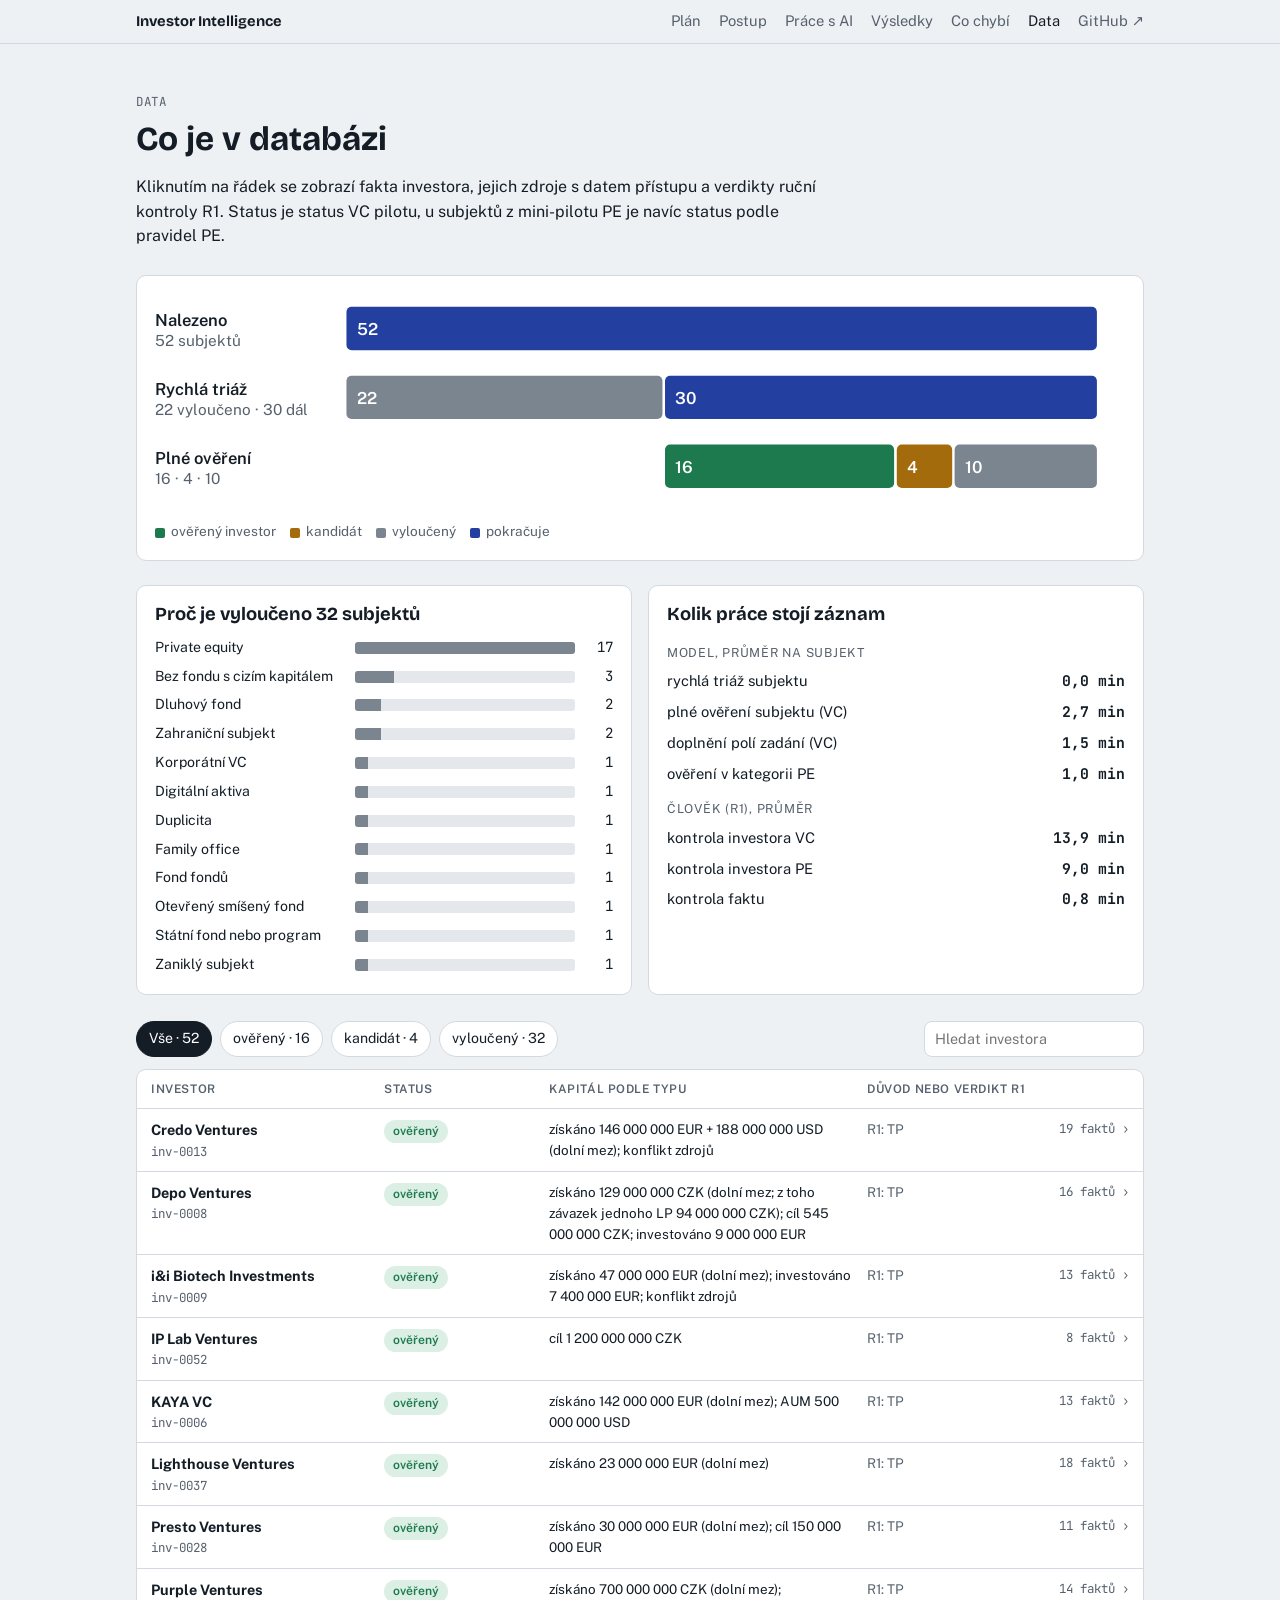
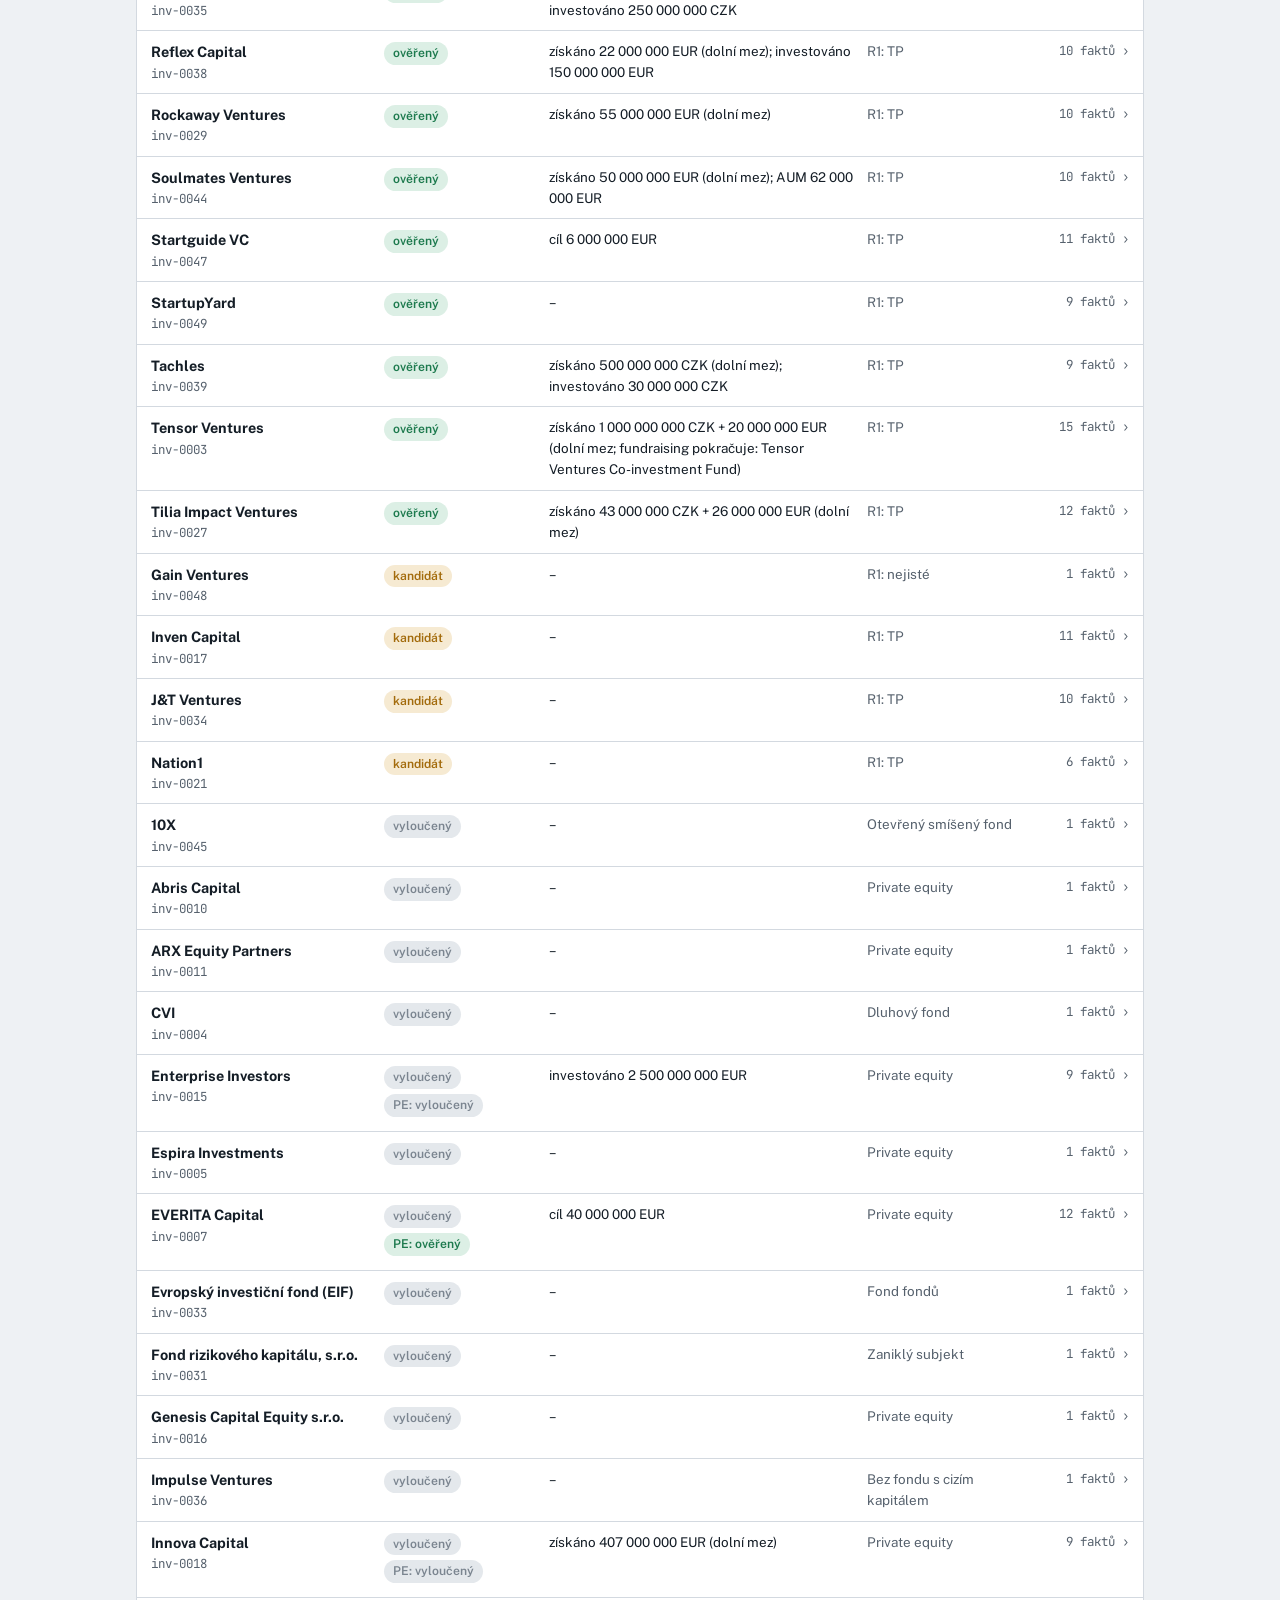
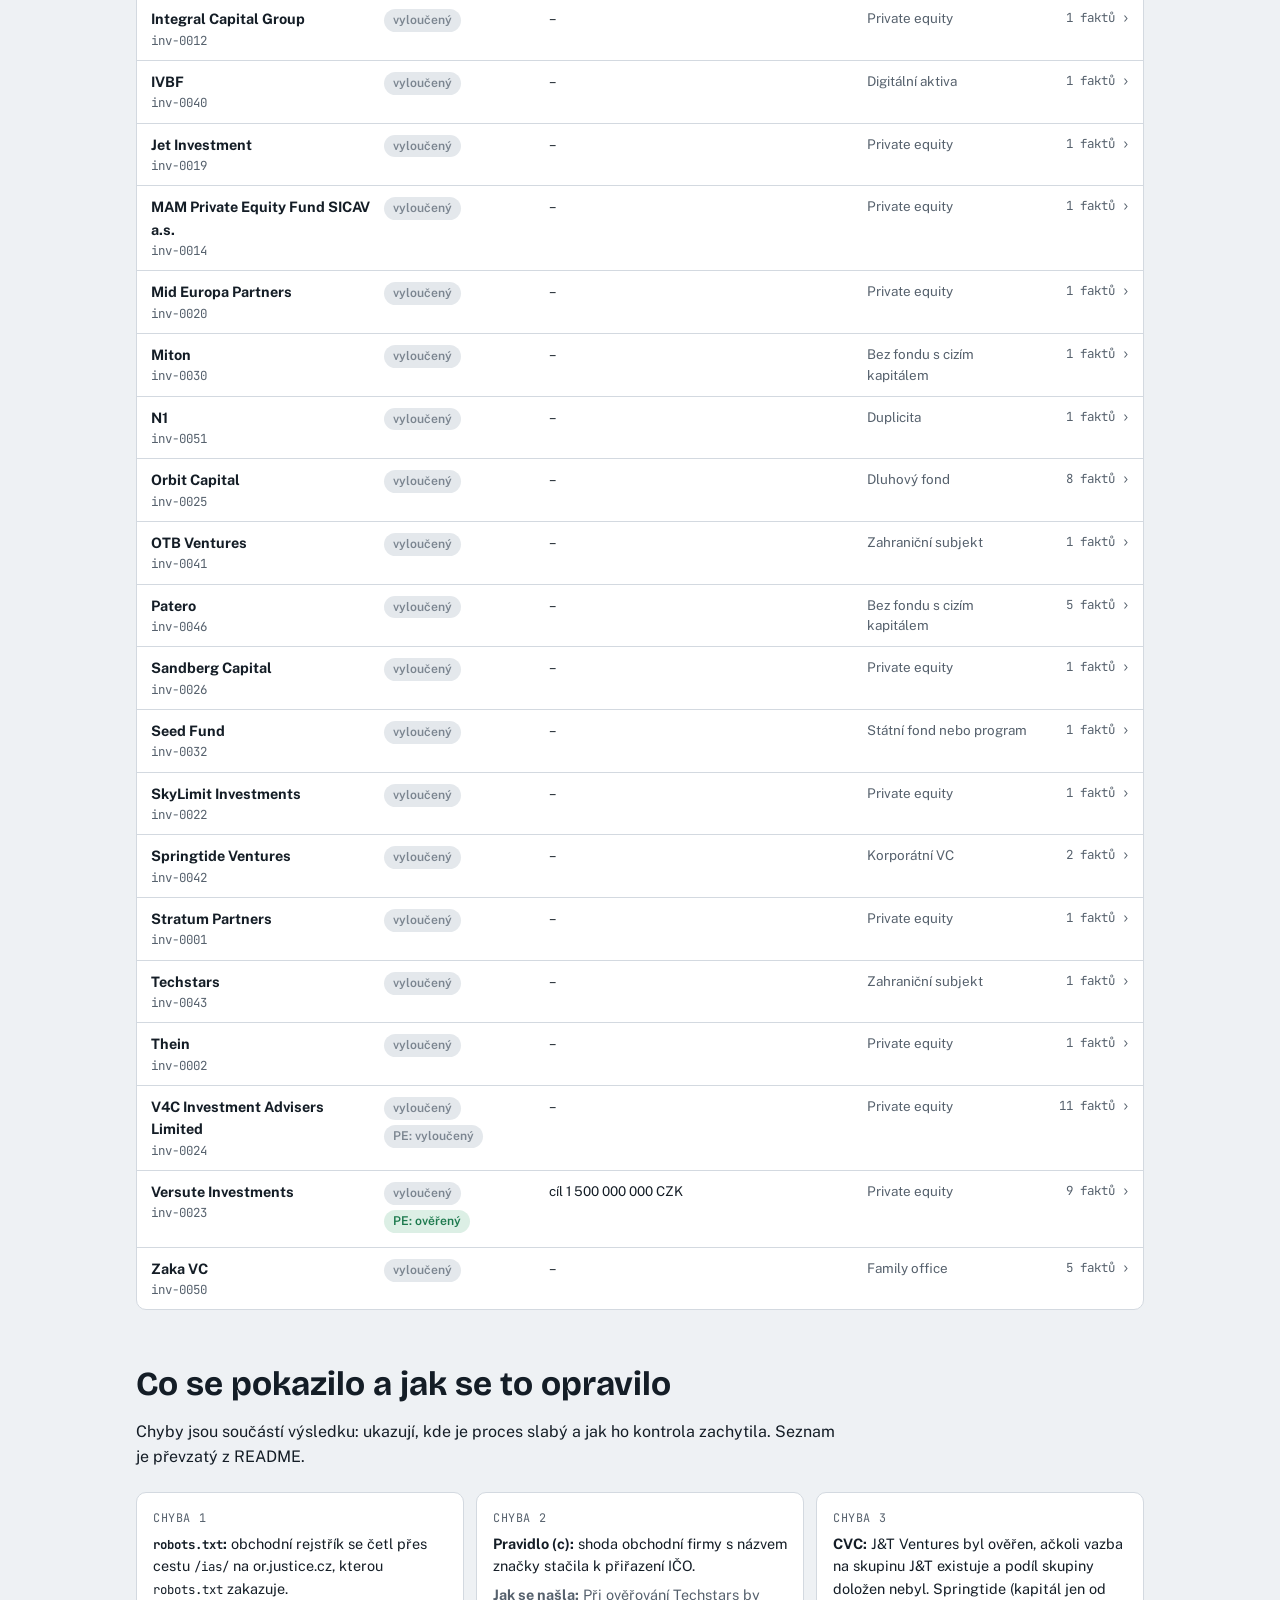
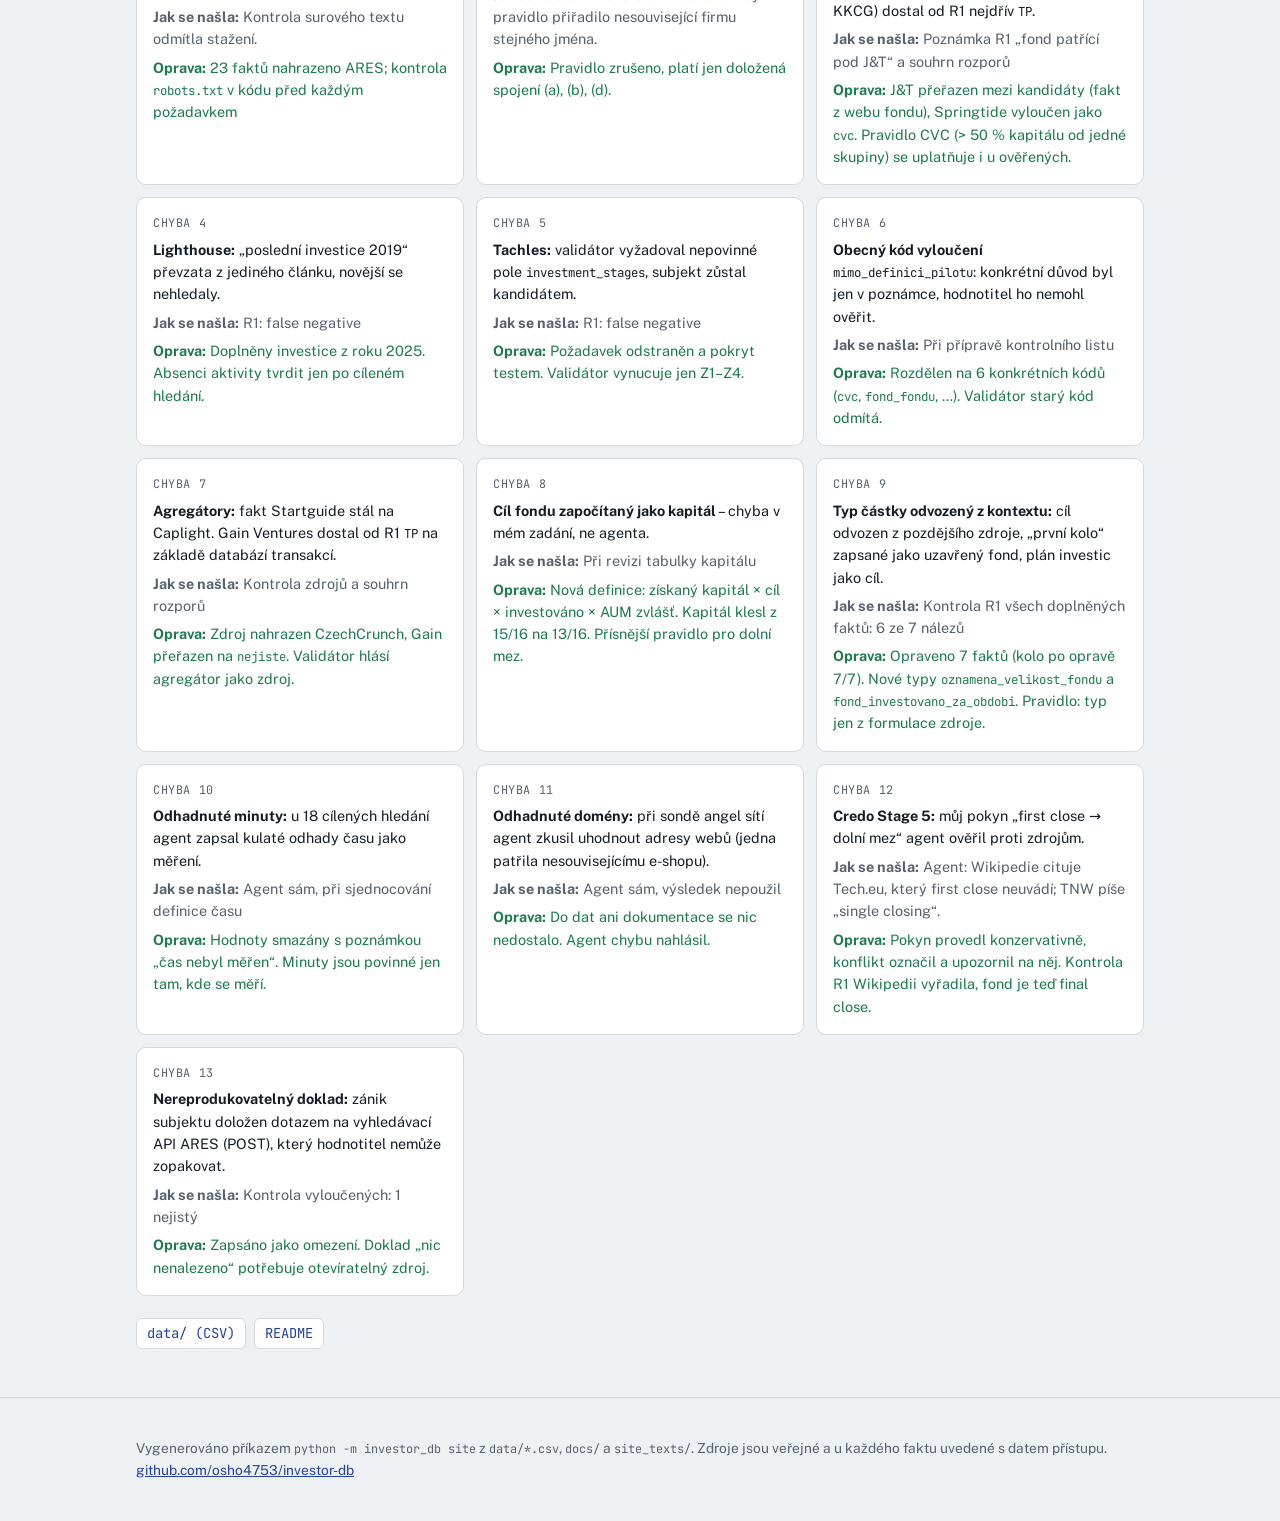
==== site/data.html @ 005be6ad "feat: generátor prezentačního webu (python -m investor_db site), texty v site_texts a vygenerovaný s" ====
<!doctype html>
<html lang="cs">
<head>
<meta charset="utf-8">
<meta name="viewport" content="width=device-width, initial-scale=1">
<title>Data – Investor Intelligence Database</title>
<link rel="preconnect" href="https://fonts.googleapis.com">
<link rel="preconnect" href="https://fonts.gstatic.com" crossorigin>
<link rel="stylesheet" href="https://fonts.googleapis.com/css2?family=Bricolage+Grotesque:opsz,wght@12..96,500;12..96,700&family=Public+Sans:wght@400;500;600&family=JetBrains+Mono:wght@400;500&display=swap">
<link rel="stylesheet" href="style.css">
</head>
<body>
<nav class="top" aria-label="Hlavní navigace"><div class="wrap"><a class="brand" href="index.html">Investor Intelligence</a><a href="index.html#plan">Plán</a><a href="index.html#postup">Postup</a><a href="index.html#ai">Práce s AI</a><a href="index.html#vysledky">Výsledky</a><a href="index.html#dalsi">Co chybí</a><a href="data.html" aria-current="page">Data</a><a href="https://github.com/osho4753/investor-db">GitHub ↗</a></div></nav>
<section><div class="wrap"><p class="eyebrow">Data</p><h2>Co je v databázi</h2><p>Kliknutím na řádek se zobrazí fakta investora, jejich zdroje s datem přístupu a verdikty ruční kontroly R1. Status je status VC pilotu, u subjektů z mini-pilotu PE je navíc status podle pravidel PE.</p><div class="funnel" role="img" aria-label="Trychtýř: 52 nalezených subjektů, 22 vyloučeno rychlou triáží, 30 plně ověřeno."><svg viewBox="0 0 760 170"><text x="0" y="25" font-weight="600">Nalezeno</text><text x="0" y="41" class="lbl">52 subjektů</text><rect x="150.0" y="10" width="588.0" height="34" rx="4" fill="var(--accent)"/><text x="158.0" y="32" class="in">52</text><text x="0" y="79" font-weight="600">Rychlá triáž</text><text x="0" y="95" class="lbl">22 vyloučeno · 30 dál</text><rect x="150.0" y="64" width="247.6" height="34" rx="4" fill="var(--out)"/><text x="158.0" y="86" class="in">22</text><rect x="399.6" y="64" width="338.4" height="34" rx="4" fill="var(--accent)"/><text x="407.6" y="86" class="in">30</text><text x="0" y="133" font-weight="600">Plné ověření</text><text x="0" y="149" class="lbl">16 · 4 · 10</text><rect x="399.6" y="118" width="179.5" height="34" rx="4" fill="var(--ok)"/><text x="407.6" y="140" class="in">16</text><rect x="581.2" y="118" width="43.4" height="34" rx="4" fill="var(--cand)"/><text x="589.2" y="140" class="in">4</text><rect x="626.5" y="118" width="111.5" height="34" rx="4" fill="var(--out)"/><text x="634.5" y="140" class="in">10</text></svg><div class="legend"><span><i style="background:var(--ok)"></i>ověřený investor</span><span><i style="background:var(--cand)"></i>kandidát</span><span><i style="background:var(--out)"></i>vyloučený</span><span><i style="background:var(--accent)"></i>pokračuje</span></div></div><div class="grid2"><div class="panel"><h3>Proč je vyloučeno 32 subjektů</h3><div class="bars"><div class="bar"><span>Private equity</span><span class="t"><span style="width:100.0%"></span></span><span class="v">17</span></div><div class="bar"><span>Bez fondu s cizím kapitálem</span><span class="t"><span style="width:17.6%"></span></span><span class="v">3</span></div><div class="bar"><span>Dluhový fond</span><span class="t"><span style="width:11.8%"></span></span><span class="v">2</span></div><div class="bar"><span>Zahraniční subjekt</span><span class="t"><span style="width:11.8%"></span></span><span class="v">2</span></div><div class="bar"><span>Korporátní VC</span><span class="t"><span style="width:5.9%"></span></span><span class="v">1</span></div><div class="bar"><span>Digitální aktiva</span><span class="t"><span style="width:5.9%"></span></span><span class="v">1</span></div><div class="bar"><span>Duplicita</span><span class="t"><span style="width:5.9%"></span></span><span class="v">1</span></div><div class="bar"><span>Family office</span><span class="t"><span style="width:5.9%"></span></span><span class="v">1</span></div><div class="bar"><span>Fond fondů</span><span class="t"><span style="width:5.9%"></span></span><span class="v">1</span></div><div class="bar"><span>Otevřený smíšený fond</span><span class="t"><span style="width:5.9%"></span></span><span class="v">1</span></div><div class="bar"><span>Státní fond nebo program</span><span class="t"><span style="width:5.9%"></span></span><span class="v">1</span></div><div class="bar"><span>Zaniklý subjekt</span><span class="t"><span style="width:5.9%"></span></span><span class="v">1</span></div></div></div><div class="panel"><h3>Kolik práce stojí záznam</h3><div class="time"><span class="h">Model, průměr na subjekt</span><span>rychlá triáž subjektu</span><b>0,0 min</b><span>plné ověření subjektu (VC)</span><b>2,7 min</b><span>doplnění polí zadání (VC)</span><b>1,5 min</b><span>ověření v kategorii PE</span><b>1,0 min</b><span class="h">Člověk (R1), průměr</span><span>kontrola investora VC</span><b>13,9 min</b><span>kontrola investora PE</span><b>9,0 min</b><span>kontrola faktu</span><b>0,8 min</b></div></div></div><div class="filters" role="group" aria-label="Filtr podle statusu"><button class="chip" data-f="all" aria-pressed="true">Vše · 52</button><button class="chip" data-f="overeny" aria-pressed="false">ověřený · 16</button><button class="chip" data-f="kandidat" aria-pressed="false">kandidát · 4</button><button class="chip" data-f="vyloucen" aria-pressed="false">vyloučený · 32</button><input id="q" type="search" placeholder="Hledat investora" aria-label="Hledat investora"></div><div class="invlist"><div class="invhead"><span>Investor</span><span>Status</span><span>Kapitál podle typu</span><span>Důvod nebo verdikt R1</span><span></span></div><details class="inv" data-status="overeny" data-search="credo ventures inv-0013"><summary><span class="name"><b>Credo Ventures</b><span class="mono">inv-0013</span></span><span class="st"><span class="pill ok">ověřený</span></span><span class="cap">získáno 146 000 000 EUR + 188 000 000 USD (dolní mez); konflikt zdrojů</span><span class="note">R1: TP</span><span class="mono cnt">19 faktů ›</span></summary><ul class="facts"><li><span class="f">Název</span><span class="val">Credo Ventures <a href="https://www.credoventures.com/" rel="noopener">Credo Ventures ↗</a> <span class="mono">f-00023, přístup 2026-10-09</span></span><span class="badges"></span></li><li><span class="f">Web</span><span class="val">https://www.credoventures.com/ <a href="https://www.credoventures.com/" rel="noopener">Credo Ventures ↗</a> <span class="mono">f-00024, přístup 2026-10-09</span></span><span class="badges"></span></li><li><span class="f">Fáze</span><span class="val">pre-seed <a href="https://www.credoventures.com/" rel="noopener">Credo Ventures ↗</a> <span class="mono">f-00026, přístup 2026-10-09</span></span><span class="badges"></span></li><li><span class="f">Sektory</span><span class="val">bez sektorového omezení (sector agnostic) <a href="https://www.credoventures.com/" rel="noopener">Credo Ventures ↗</a> <span class="mono">f-00027, přístup 2026-10-09</span></span><span class="badges"><span class="vd spravne">R1 vzorek: správně</span></span></li><li><span class="f">Ticket od</span><span class="val">1 000 000 USD <a href="https://www.credoventures.com/" rel="noopener">Credo Ventures ↗</a> <span class="mono">f-00028, přístup 2026-10-09</span></span><span class="badges"><span class="vd spravne">R1 vzorek: správně</span></span></li><li><span class="f">Ticket do</span><span class="val">5 000 000 USD <a href="https://www.credoventures.com/" rel="noopener">Credo Ventures ↗</a> <span class="mono">f-00029, přístup 2026-10-09</span></span><span class="badges"></span></li><li><span class="f">O fondu</span><span class="val">first close 88 mil. USD v březnu 2026 · fond Credo Stage 5 <a href="https://en.wikipedia.org/wiki/Venture_capital_in_the_Czech_Republic" rel="noopener">Wikipedie ↗</a> <span class="mono">f-00030, přístup 2026-10-09</span></span><span class="badges"><span class="vd spravne">R1 vzorek: správně</span></span></li><li><span class="f">Doložená investice</span><span class="val">Wabi · k 2025-11-05 <a href="https://www.credoventures.com/newsroom" rel="noopener">Credo Ventures ↗</a> <span class="mono">f-00031, přístup 2026-10-09</span></span><span class="badges"></span></li><li><span class="f">IČO</span><span class="val">28538137 <a href="https://ares.gov.cz/ekonomicke-subjekty-v-be/rest/ekonomicke-subjekty/28538137" rel="noopener">Ministerstvo financí ČR – ARES ↗</a> <span class="mono">f-00206, přístup 2026-10-09</span></span><span class="badges"></span></li><li><span class="f">Fond uzavřen</span><span class="val">88 000 000 USD · fond Credo Stage 5 · k 2026-03-23 <a href="https://tech.eu/2026/03/23/credo-ventures-raises-88m-fund-5-to-double-down-on-pre-seed-in-cee-and-its-global-diaspora/" rel="noopener">Tech.eu ↗</a> <span class="mono">f-00266, přístup 2026-10-11</span></span><span class="badges"><span class="vd spravne">R1 po doplnění: správně</span></span></li><li><span class="f">Fond uzavřen</span><span class="val">75 000 000 EUR · fond CS4 · k 2022-10-11 <a href="https://en.ain.ua/2022/10/11/credo-ventures-closes-its-fourth-fund" rel="noopener">AIN.UA ↗</a> <span class="mono">f-00267, přístup 2026-10-12</span></span><span class="badges"><span class="vd nelze_overit">R1 po doplnění: nelze ověřit</span><span class="vd spravne">R1 po opravě: správně</span></span></li><li><span class="f">Fond uzavřen</span><span class="val">18 000 000 EUR · fond Credo 1 <a href="https://cc.cz/dalsi-tezka-vaha-na-investicnim-poli-ceske-credo-otevira-svuj-treti-fond-ve-kterem-ma-pro-startupy-25-miliardy-korun/" rel="noopener">CzechCrunch ↗</a> <span class="mono">f-00289, přístup 2026-10-11</span></span><span class="badges"><span class="vd spravne">R1 po doplnění: správně</span></span></li><li><span class="f">Fond uzavřen</span><span class="val">53 000 000 EUR · fond Credo 2 <a href="https://cc.cz/dalsi-tezka-vaha-na-investicnim-poli-ceske-credo-otevira-svuj-treti-fond-ve-kterem-ma-pro-startupy-25-miliardy-korun/" rel="noopener">CzechCrunch ↗</a> <span class="mono">f-00290, přístup 2026-10-11</span></span><span class="badges"><span class="vd spravne">R1 po doplnění: správně</span></span></li><li><span class="f">Fond uzavřen</span><span class="val">100 000 000 USD · fond Credo Stage 3 · k 2019-11-01 <a href="https://www.money.pl/gielda/fundusz-credo-ventures-planuje-zainwestowac-prawie-100-mln-usd-w-cee-6487384000940161a.html" rel="noopener">money.pl ↗</a> <span class="mono">f-00291, přístup 2026-10-11</span></span><span class="badges"><span class="vd spravne">R1 po doplnění: správně</span></span></li><li><span class="f">Počet fondů</span><span class="val">5 · k 2026-03-23 <a href="https://tech.eu/2026/03/23/credo-ventures-raises-88m-fund-5-to-double-down-on-pre-seed-in-cee-and-its-global-diaspora/" rel="noopener">Tech.eu ↗</a> <span class="mono">f-00292, přístup 2026-10-11</span></span><span class="badges"><span class="vd spravne">R1 po doplnění: správně</span></span></li><li><span class="f">First close</span><span class="val">88 000 000 USD · fond Credo Stage 5 · k 2026-03-01 <a href="https://en.wikipedia.org/wiki/Venture_capital_in_the_Czech_Republic" rel="noopener">Wikipedie ↗</a> <span class="mono">f-00295, přístup 2026-10-11</span></span><span class="badges"><span class="vd chybne">R1 po doplnění: chybně</span></span></li><li><span class="f">Final close</span><span class="val">88 000 000 USD · fond Credo Stage 5 · k 2026-03-23 <a href="https://thenextweb.com/news/credo-ventures-88m-fund" rel="noopener">TNW ↗</a> <span class="mono">f-00296, přístup 2026-10-11</span></span><span class="badges"><span class="vd spravne">R1 po doplnění: správně</span></span></li><li><span class="f">Fond uzavřen</span><span class="val">100 000 000 EUR · fond Credo Stage 3 <a href="https://cc.cz/andrej-kiska-z-credo-ventures-nejdriv-byla-slabina-ze-jsme-z-vychodni-evropy-ted-na-to-investori-v-silicon-valley-slysi/" rel="noopener">CzechCrunch ↗</a> <span class="mono">f-00297, přístup 2026-10-11</span></span><span class="badges"><span class="vd spravne">R1 po doplnění: správně</span></span></li><li><span class="f">O fondu</span><span class="val">čtvrtý vlajkový fond Credo nese označení CS4 a uzavírá se na 75 mil. EUR; first close proběhl dříve v roce 2022 · fond CS4 <a href="https://podim.org/credo-ventures-closes-4th-fund-at-e75m/" rel="noopener">Podim ↗</a> <span class="mono">f-00298, přístup 2026-10-12</span></span><span class="badges"><span class="vd spravne">R1 po opravě: správně</span></span></li></ul></details><details class="inv" data-status="overeny" data-search="depo ventures inv-0008"><summary><span class="name"><b>Depo Ventures</b><span class="mono">inv-0008</span></span><span class="st"><span class="pill ok">ověřený</span></span><span class="cap">získáno 129 000 000 CZK (dolní mez; z toho závazek jednoho LP 94 000 000 CZK); cíl 545 000 000 CZK; investováno 9 000 000 EUR</span><span class="note">R1: TP</span><span class="mono cnt">16 faktů ›</span></summary><ul class="facts"><li><span class="f">Název</span><span class="val">Depo Ventures <a href="https://cvca.cz/en/depo-ventures-2/" rel="noopener">CVCA – Czech Private Equity and Venture Capital Association ↗</a> <span class="mono">f-00041, přístup 2026-10-09</span></span><span class="badges"></span></li><li><span class="f">Web</span><span class="val">https://depoventures.com/ <a href="https://depoventures.com/" rel="noopener">DEPO Ventures ↗</a> <span class="mono">f-00042, přístup 2026-10-09</span></span><span class="badges"></span></li><li><span class="f">Fáze</span><span class="val">pre-seed <a href="https://depoventures.com/" rel="noopener">DEPO Ventures ↗</a> <span class="mono">f-00044, přístup 2026-10-09</span></span><span class="badges"></span></li><li><span class="f">Sektory</span><span class="val">finanční technologie (fintech), energetika, průmysl <a href="https://depoventures.com/" rel="noopener">DEPO Ventures ↗</a> <span class="mono">f-00045, přístup 2026-10-09</span></span><span class="badges"></span></li><li><span class="f">Ticket od</span><span class="val">250 000 EUR <a href="https://depoventures.com/" rel="noopener">DEPO Ventures ↗</a> <span class="mono">f-00046, přístup 2026-10-09</span></span><span class="badges"></span></li><li><span class="f">Ticket do</span><span class="val">500 000 EUR <a href="https://depoventures.com/" rel="noopener">DEPO Ventures ↗</a> <span class="mono">f-00047, přístup 2026-10-09</span></span><span class="badges"></span></li><li><span class="f">O fondu</span><span class="val">vybrán NRI pro program Fond Ukrajina, závazek NRI 94 mil. Kč; správce DEPO Ventures Sàrl (Lucembursko) · fond DEPO Ventures One SCSp · k 2026-08-26 <a href="https://www.nrb.cz/nri-dokoncila-vyber-venture-kapitaloveho-fondu-pro-program-fond-ukrajina/" rel="noopener">Národní rozvojová banka ↗</a> <span class="mono">f-00049, přístup 2026-10-09</span></span><span class="badges"></span></li><li><span class="f">Sektory</span><span class="val">finanční technologie (fintech), energetika, průmysl, obrana a bezpečnost <a href="https://depoventures.com/" rel="noopener">DEPO Ventures ↗</a> <span class="mono">f-00205, přístup 2026-10-09</span></span><span class="badges"></span></li><li><span class="f">IČO</span><span class="val">04753101 <a href="https://ares.gov.cz/ekonomicke-subjekty-v-be/rest/ekonomicke-subjekty/04753101" rel="noopener">Ministerstvo financí ČR – ARES ↗</a> <span class="mono">f-00208, přístup 2026-10-09</span></span><span class="badges"></span></li><li><span class="f">O fondu</span><span class="val">fondový vehikl zapsaný v obchodním rejstříku 6. 8. 2021 · fond DEPO VENTURES AF II., osoba rizikového kapitálu, s.r.o. <a href="https://ares.gov.cz/ekonomicke-subjekty-v-be/rest/ekonomicke-subjekty/11726377" rel="noopener">Ministerstvo financí ČR – ARES ↗</a> <span class="mono">f-00209, přístup 2026-10-09</span></span><span class="badges"></span></li><li><span class="f">Doložená investice</span><span class="val">Flowpay · k 2024-04-02 <a href="https://cc.cz/purple-presto-kaya-a-dalsi-investori-maji-apetit-startupove-fondy-nabiraji-dalsi-miliardy-korun/" rel="noopener">CzechCrunch ↗</a> <span class="mono">f-00246, přístup 2026-10-11</span></span><span class="badges"></span></li><li><span class="f">Investováno celkem</span><span class="val">9 000 000 EUR <a href="https://depoventures.com/" rel="noopener">DEPO Ventures ↗</a> <span class="mono">f-00257, přístup 2026-10-11</span></span><span class="badges"><span class="vd spravne">R1 po doplnění: správně</span></span></li><li><span class="f">Fond uzavřen</span><span class="val">35 000 000 CZK · fond Grouport Ventures <a href="https://cc.cz/cesti-depo-ventures-oteviraji-druhy-fond-v-desitkach-milionu-prvni-investice-podpori-startup-ktery-ukazuje-data-z-kryptouctu/" rel="noopener">CzechCrunch ↗</a> <span class="mono">f-00258, přístup 2026-10-11</span></span><span class="badges"><span class="vd spravne">R1 po doplnění: správně</span></span></li><li><span class="f">Cílová velikost</span><span class="val">45 000 000 CZK · fond Depo Angels Fund II · k 2022-01-25 <a href="https://cc.cz/cesti-depo-ventures-oteviraji-druhy-fond-v-desitkach-milionu-prvni-investice-podpori-startup-ktery-ukazuje-data-z-kryptouctu/" rel="noopener">CzechCrunch ↗</a> <span class="mono">f-00259, přístup 2026-10-11</span></span><span class="badges"><span class="vd spravne">R1 po doplnění: správně</span></span></li><li><span class="f">Cílová velikost</span><span class="val">500 000 000 CZK · fond Depo Ventures – třetí andělský fond · k 2022-10-07 <a href="https://cc.cz/vice-penez-pro-nejmladsi-startupy-depo-ventures-otevira-novy-andelsky-fond-cili-na-pul-miliardy/" rel="noopener">CzechCrunch ↗</a> <span class="mono">f-00260, přístup 2026-10-11</span></span><span class="badges"><span class="vd spravne">R1 po doplnění: správně</span></span></li><li><span class="f">Závazek jednoho LP</span><span class="val">94 000 000 CZK · fond DEPO Ventures One SCSp · k 2026-08-26 <a href="https://www.nrb.cz/nri-dokoncila-vyber-venture-kapitaloveho-fondu-pro-program-fond-ukrajina/" rel="noopener">Národní rozvojová banka ↗</a> <span class="mono">f-00261, přístup 2026-10-11</span></span><span class="badges"><span class="vd spravne">R1 po doplnění: správně</span></span></li></ul></details><details class="inv" data-status="overeny" data-search="i&amp;i biotech investments inv-0009"><summary><span class="name"><b>i&amp;i Biotech Investments</b><span class="mono">inv-0009</span></span><span class="st"><span class="pill ok">ověřený</span></span><span class="cap">získáno 47 000 000 EUR (dolní mez); investováno 7 400 000 EUR; konflikt zdrojů</span><span class="note">R1: TP</span><span class="mono cnt">13 faktů ›</span></summary><ul class="facts"><li><span class="f">Název</span><span class="val">i&amp;i Biotech Investments <a href="https://cvca.cz/en/biotech-investments/" rel="noopener">CVCA – Czech Private Equity and Venture Capital Association ↗</a> <span class="mono">f-00067, přístup 2026-10-09</span></span><span class="badges"><span class="vd spravne">R1 vzorek: správně</span></span></li><li><span class="f">Web</span><span class="val">https://www.inibio.eu/ <a href="https://cvca.cz/en/biotech-investments/" rel="noopener">CVCA – Czech Private Equity and Venture Capital Association ↗</a> <span class="mono">f-00068, přístup 2026-10-09</span></span><span class="badges"></span></li><li><span class="f">Fáze</span><span class="val">pre-seed, seed <a href="https://www.inibio.eu/" rel="noopener">i&amp;i Biotech Fund ↗</a> <span class="mono">f-00070, přístup 2026-10-09</span></span><span class="badges"></span></li><li><span class="f">Sektory</span><span class="val">biotechnologie, zdravotnické technologie (healthtech) <a href="https://www.inibio.eu/" rel="noopener">i&amp;i Biotech Fund ↗</a> <span class="mono">f-00071, přístup 2026-10-11</span></span><span class="badges"><span class="vd chybne">R1 vzorek: chybně</span></span></li><li><span class="f">Ticket od</span><span class="val">150 000 EUR <a href="https://www.inibio.eu/" rel="noopener">i&amp;i Biotech Fund ↗</a> <span class="mono">f-00072, přístup 2026-10-09</span></span><span class="badges"></span></li><li><span class="f">Ticket do</span><span class="val">2 000 000 EUR <a href="https://www.inibio.eu/" rel="noopener">i&amp;i Biotech Fund ↗</a> <span class="mono">f-00073, přístup 2026-10-09</span></span><span class="badges"></span></li><li><span class="f">O fondu</span><span class="val">lucemburský fond; investiční poradce Biotech Investments s.r.o., Praha 8; EIF uveden jako partner · fond i&amp;i Biotech Fund I SCSp <a href="https://www.inibio.eu/" rel="noopener">i&amp;i Biotech Fund ↗</a> <span class="mono">f-00074, přístup 2026-10-09</span></span><span class="badges"></span></li><li><span class="f">Doložená investice</span><span class="val">Captain T Cell · k 2025-11-17 <a href="https://www.inibio.eu/" rel="noopener">i&amp;i Biotech Fund ↗</a> <span class="mono">f-00075, přístup 2026-10-09</span></span><span class="badges"></span></li><li><span class="f">IČO</span><span class="val">10885978 <a href="https://ares.gov.cz/ekonomicke-subjekty-v-be/rest/ekonomicke-subjekty/10885978" rel="noopener">Ministerstvo financí ČR – ARES ↗</a> <span class="mono">f-00211, přístup 2026-10-09</span></span><span class="badges"><span class="vd spravne">R1 vzorek: správně</span></span></li><li><span class="f">Oznámená velikost</span><span class="val">50 000 000 EUR · fond i&amp;i Biotech Fund I SCSp · k 2021-09-24 <a href="https://www.eif.org/press/all/eif-to-invest-25-million-to-support-biomedical-tech-transfer-in-central-europe" rel="noopener">European Investment Fund ↗</a> <span class="mono">f-00262, přístup 2026-10-12</span></span><span class="badges"><span class="vd nelze_overit">R1 po doplnění: nelze ověřit</span><span class="vd spravne">R1 po opravě: správně</span></span></li><li><span class="f">Závazek jednoho LP</span><span class="val">25 000 000 EUR · fond i&amp;i Biotech Fund I SCSp · k 2021-09-24 <a href="https://www.eif.org/press/all/eif-to-invest-25-million-to-support-biomedical-tech-transfer-in-central-europe" rel="noopener">European Investment Fund ↗</a> <span class="mono">f-00263, přístup 2026-10-11</span></span><span class="badges"><span class="vd spravne">R1 po doplnění: správně</span></span></li><li><span class="f">Fond uzavřen</span><span class="val">47 000 000 EUR · fond i&amp;i Biotech Fund I SCSp · k 2022-11-30 <a href="https://www.uochb.cz/en/news/451/experienced-businessmen-join-forces-with-excellent-science-invest-eur-2-million-in-the-fund-of-iocb-prague-family" rel="noopener">ÚOCHB AV ČR ↗</a> <span class="mono">f-00264, přístup 2026-10-11</span></span><span class="badges"><span class="vd spravne">R1 po doplnění: správně</span></span></li><li><span class="f">Fond investoval</span><span class="val">7 400 000 EUR · fond i&amp;i Biotech Fund I SCSp · k 2022-11-30 <a href="https://www.uochb.cz/en/news/451/experienced-businessmen-join-forces-with-excellent-science-invest-eur-2-million-in-the-fund-of-iocb-prague-family" rel="noopener">ÚOCHB AV ČR ↗</a> <span class="mono">f-00265, přístup 2026-10-11</span></span><span class="badges"><span class="vd spravne">R1 po doplnění: správně</span></span></li></ul></details><details class="inv" data-status="overeny" data-search="ip lab ventures inv-0052"><summary><span class="name"><b>IP Lab Ventures</b><span class="mono">inv-0052</span></span><span class="st"><span class="pill ok">ověřený</span></span><span class="cap">cíl 1 200 000 000 CZK</span><span class="note">R1: TP</span><span class="mono cnt">8 faktů ›</span></summary><ul class="facts"><li><span class="f">Cílová velikost</span><span class="val">1 200 000 000 CZK · fond IP Lab Ventures Fund · k 2026-09-23 <a href="https://cc.cz/vlada-posila-700-milionu-do-noveho-druhu-fondu-zameri-se-i-na-ai-ridi-ho-byvaly-sef-dame-jidlo/" rel="noopener">CzechCrunch ↗</a> <span class="mono">f-00152, přístup 2026-10-09</span></span><span class="badges"></span></li><li><span class="f">O fondu</span><span class="val">investice EIF 656 mil. Kč z Národního plánu obnovy; druhý VC fond z NPO po Tensor Ventures · fond IP Lab Ventures Fund · k 2026-09-23 <a href="https://cc.cz/vlada-posila-700-milionu-do-noveho-druhu-fondu-zameri-se-i-na-ai-ridi-ho-byvaly-sef-dame-jidlo/" rel="noopener">CzechCrunch ↗</a> <span class="mono">f-00153, přístup 2026-10-09</span></span><span class="badges"></span></li><li><span class="f">Název</span><span class="val">IP Lab Ventures <a href="https://www.e15.cz/byznys/e15-a-byznys/ip-lab-ventures-sazi-na-deep-tech-z-vedeckych-napadu-chce-budovat-firmy-svetove-urovne-1431586" rel="noopener">E15 ↗</a> <span class="mono">f-00196, přístup 2026-10-09</span></span><span class="badges"></span></li><li><span class="f">IČO</span><span class="val">19110715 <a href="https://ares.gov.cz/ekonomicke-subjekty-v-be/rest/ekonomicke-subjekty-vr/19110715" rel="noopener">Ministerstvo financí ČR – ARES (veřejný rejstřík) ↗</a> <span class="mono">f-00197, přístup 2026-10-09</span></span><span class="badges"><span class="vd spravne">R1 vzorek: správně</span></span></li><li><span class="f">Fáze</span><span class="val">pre-seed <a href="https://cc.cz/vedl-dame-jidlo-ted-pomaha-dostat-napady-vedcu-do-byznysoveho-sveta-casto-nevi-jak-na-to-rika-fingl/" rel="noopener">CzechCrunch ↗</a> <span class="mono">f-00198, přístup 2026-10-09</span></span><span class="badges"></span></li><li><span class="f">Sektory</span><span class="val">deep tech, biotechnologie, průmysl, umělá inteligence (AI) <a href="https://www.e15.cz/byznys/e15-a-byznys/ip-lab-ventures-sazi-na-deep-tech-z-vedeckych-napadu-chce-budovat-firmy-svetove-urovne-1431586" rel="noopener">E15 ↗</a> <span class="mono">f-00199, přístup 2026-10-09</span></span><span class="badges"><span class="vd spravne">R1 vzorek: správně</span></span></li><li><span class="f">Závazek jednoho LP</span><span class="val">656 000 000 CZK · fond IP Lab Ventures Fund · k 2026-09-23 <a href="https://cc.cz/vlada-posila-700-milionu-do-noveho-druhu-fondu-zameri-se-i-na-ai-ridi-ho-byvaly-sef-dame-jidlo/" rel="noopener">CzechCrunch ↗</a> <span class="mono">f-00287, přístup 2026-10-11</span></span><span class="badges"><span class="vd spravne">R1 po doplnění: správně</span></span></li><li><span class="f">Ticket do</span><span class="val">1 000 000 EUR <a href="https://www.lupa.cz/aktuality/ceske-univerzitni-napady-maji-dostat-az-miliardu-na-cestu-z-laboratore-do-byznysu-vetsina-penez-jde-z-evropy/" rel="noopener">Lupa.cz ↗</a> <span class="mono">f-00288, přístup 2026-10-11</span></span><span class="badges"><span class="vd spravne">R1 po doplnění: správně</span></span></li></ul></details><details class="inv" data-status="overeny" data-search="kaya vc inv-0006"><summary><span class="name"><b>KAYA VC</b><span class="mono">inv-0006</span></span><span class="st"><span class="pill ok">ověřený</span></span><span class="cap">získáno 142 000 000 EUR (dolní mez); AUM 500 000 000 USD</span><span class="note">R1: TP</span><span class="mono cnt">13 faktů ›</span></summary><ul class="facts"><li><span class="f">Název</span><span class="val">KAYA VC <a href="https://cvca.cz/en/kaya-vc-2/" rel="noopener">CVCA – Czech Private Equity and Venture Capital Association ↗</a> <span class="mono">f-00032, přístup 2026-10-09</span></span><span class="badges"><span class="vd spravne">R1 vzorek: správně</span></span></li><li><span class="f">Web</span><span class="val">https://www.kaya.vc/ <a href="https://cvca.cz/en/kaya-vc-2/" rel="noopener">CVCA – Czech Private Equity and Venture Capital Association ↗</a> <span class="mono">f-00033, přístup 2026-10-09</span></span><span class="badges"></span></li><li><span class="f">Fáze</span><span class="val">pre-seed, seed <a href="https://www.kaya.vc/" rel="noopener">KAYA ↗</a> <span class="mono">f-00035, přístup 2026-10-09</span></span><span class="badges"></span></li><li><span class="f">Ticket od</span><span class="val">1 000 000 USD <a href="https://www.kaya.vc/" rel="noopener">KAYA ↗</a> <span class="mono">f-00036, přístup 2026-10-11</span></span><span class="badges"></span></li><li><span class="f">Ticket do</span><span class="val">3 000 000 USD <a href="https://www.kaya.vc/" rel="noopener">KAYA ↗</a> <span class="mono">f-00037, přístup 2026-10-11</span></span><span class="badges"></span></li><li><span class="f">AUM</span><span class="val">500 000 000 USD <a href="https://www.kaya.vc/" rel="noopener">KAYA ↗</a> <span class="mono">f-00038, přístup 2026-10-11</span></span><span class="badges"></span></li><li><span class="f">O fondu</span><span class="val">subfond podporovaný InnovFin Equity; jako GP uveden lucemburský AIFM KAYA VC GP S.à r.l · fond ET3 <a href="https://www.kaya.vc/sustainability" rel="noopener">KAYA ↗</a> <span class="mono">f-00039, přístup 2026-10-09</span></span><span class="badges"></span></li><li><span class="f">Doložená investice</span><span class="val">Riptides · k 2025-04-23 <a href="https://www.vestbee.com/blog/articles/riptides-secures-3-3-m" rel="noopener">Vestbee ↗</a> <span class="mono">f-00040, přístup 2026-10-09</span></span><span class="badges"></span></li><li><span class="f">IČO</span><span class="val">22585737 <a href="https://ares.gov.cz/ekonomicke-subjekty-v-be/rest/ekonomicke-subjekty/22585737" rel="noopener">Ministerstvo financí ČR – ARES ↗</a> <span class="mono">f-00207, přístup 2026-10-09</span></span><span class="badges"></span></li><li><span class="f">Sektory</span><span class="val">bez sektorového omezení (sector agnostic) <a href="https://www.vestbee.com/blog/articles/kaya-secures-70-m" rel="noopener">Vestbee ↗</a> <span class="mono">f-00253, přístup 2026-10-11</span></span><span class="badges"><span class="vd spravne">R1 po doplnění: správně</span></span></li><li><span class="f">Final close</span><span class="val">72 000 000 EUR · fond KAYA Fund IV · k 2021-03-31 <a href="https://www.globalprivatecapital.org/?p=27830" rel="noopener">Global Private Capital Association (GPCA) ↗</a> <span class="mono">f-00254, přístup 2026-10-11</span></span><span class="badges"><span class="vd spravne">R1 po doplnění: správně</span></span></li><li><span class="f">Cílová velikost</span><span class="val">80 000 000 EUR · fond KAYA Fund V <a href="https://www.vestbee.com/blog/articles/kaya-secures-70-m" rel="noopener">Vestbee ↗</a> <span class="mono">f-00255, přístup 2026-10-11</span></span><span class="badges"><span class="vd spravne">R1 po doplnění: správně</span></span></li><li><span class="f">First close</span><span class="val">70 000 000 EUR · fond KAYA Fund V · k 2025-06-25 <a href="https://www.vestbee.com/blog/articles/kaya-secures-70-m" rel="noopener">Vestbee ↗</a> <span class="mono">f-00256, přístup 2026-10-11</span></span><span class="badges"><span class="vd spravne">R1 po doplnění: správně</span></span></li></ul></details><details class="inv" data-status="overeny" data-search="lighthouse ventures inv-0037"><summary><span class="name"><b>Lighthouse Ventures</b><span class="mono">inv-0037</span></span><span class="st"><span class="pill ok">ověřený</span></span><span class="cap">získáno 23 000 000 EUR (dolní mez)</span><span class="note">R1: TP</span><span class="mono cnt">18 faktů ›</span></summary><ul class="facts"><li><span class="f">Fáze</span><span class="val">pre-seed <a href="https://cc.cz/cesky-fond-lighthouse-ventures-vlozil-vyssi-stovky-tisic-eur-do-brnenskeho-ai-startupu-pekat-vision/" rel="noopener">CzechCrunch ↗</a> <span class="mono">f-00137, přístup 2026-10-09</span></span><span class="badges"></span></li><li><span class="f">Ticket do</span><span class="val">1 000 000 EUR <a href="https://cc.cz/cesky-fond-lighthouse-ventures-vlozil-vyssi-stovky-tisic-eur-do-brnenskeho-ai-startupu-pekat-vision/" rel="noopener">CzechCrunch ↗</a> <span class="mono">f-00138, přístup 2026-10-09</span></span><span class="badges"></span></li><li><span class="f">O fondu</span><span class="val">fond 23 mil. EUR, z toho 15 mil. EUR od EIF (stav 2019) · fond Lighthouse Ventures · k 2019-06-07 <a href="https://cc.cz/cesky-fond-lighthouse-ventures-vlozil-vyssi-stovky-tisic-eur-do-brnenskeho-ai-startupu-pekat-vision/" rel="noopener">CzechCrunch ↗</a> <span class="mono">f-00139, přístup 2026-10-09</span></span><span class="badges"></span></li><li><span class="f">Doložená investice</span><span class="val">Pekat Vision · k 2019-06-07 <a href="https://cc.cz/cesky-fond-lighthouse-ventures-vlozil-vyssi-stovky-tisic-eur-do-brnenskeho-ai-startupu-pekat-vision/" rel="noopener">CzechCrunch ↗</a> <span class="mono">f-00189, přístup 2026-10-09</span></span><span class="badges"></span></li><li><span class="f">Název</span><span class="val">Lighthouse Ventures <a href="https://lhv.vc/" rel="noopener">Lighthouse Ventures ↗</a> <span class="mono">f-00229, přístup 2026-10-11</span></span><span class="badges"></span></li><li><span class="f">Web</span><span class="val">https://lhv.vc/ <a href="https://lhv.vc/" rel="noopener">Lighthouse Ventures ↗</a> <span class="mono">f-00230, přístup 2026-10-11</span></span><span class="badges"></span></li><li><span class="f">Fáze</span><span class="val">pre-seed, seed <a href="https://lhv.vc/" rel="noopener">Lighthouse Ventures ↗</a> <span class="mono">f-00231, přístup 2026-10-11</span></span><span class="badges"></span></li><li><span class="f">Sektory</span><span class="val">software, finanční technologie (fintech), umělá inteligence (AI) <a href="https://lhv.vc/" rel="noopener">Lighthouse Ventures ↗</a> <span class="mono">f-00232, přístup 2026-10-11</span></span><span class="badges"></span></li><li><span class="f">Ticket od</span><span class="val">200 000 EUR <a href="https://lhv.vc/" rel="noopener">Lighthouse Ventures ↗</a> <span class="mono">f-00233, přístup 2026-10-11</span></span><span class="badges"></span></li><li><span class="f">Ticket do</span><span class="val">1 000 000 EUR <a href="https://lhv.vc/" rel="noopener">Lighthouse Ventures ↗</a> <span class="mono">f-00234, přístup 2026-10-11</span></span><span class="badges"></span></li><li><span class="f">O fondu</span><span class="val">fond podporovaný a financovaný z Czech ESIF Fund of Funds (CZFoF) · fond Lighthouse Seed Fund <a href="https://lhv.vc/" rel="noopener">Lighthouse Ventures ↗</a> <span class="mono">f-00235, přístup 2026-10-11</span></span><span class="badges"></span></li><li><span class="f">O fondu</span><span class="val">nejnovější fond Fund II zahájen v roce 2024 · fond Lighthouse Ventures Fund II <a href="https://lhv.vc/" rel="noopener">Lighthouse Ventures ↗</a> <span class="mono">f-00236, přístup 2026-10-11</span></span><span class="badges"></span></li><li><span class="f">IČO</span><span class="val">07500912 <a href="https://ares.gov.cz/ekonomicke-subjekty-v-be/rest/ekonomicke-subjekty-vr/07500912" rel="noopener">Ministerstvo financí ČR – ARES (veřejný rejstřík) ↗</a> <span class="mono">f-00237, přístup 2026-10-11</span></span><span class="badges"></span></li><li><span class="f">O fondu</span><span class="val">23 mil. EUR k dispozici; správce vybrán EIF pro seedový fond se státní účastí · fond Lighthouse Ventures · k 2019-04-08 <a href="https://forbes.cz/stat-pomuze-startupum-penize-budou-rozdelovat-dva-nove-fondy/" rel="noopener">Forbes Česko ↗</a> <span class="mono">f-00238, přístup 2026-10-11</span></span><span class="badges"></span></li><li><span class="f">Doložená investice</span><span class="val">DecisionRules · k 2025-05-08 <a href="https://tech.eu/2025/05/08/decisionrules-secures-eur16-million-funding-for-cloud-native-saas-platform/" rel="noopener">Tech.eu ↗</a> <span class="mono">f-00239, přístup 2026-10-11</span></span><span class="badges"></span></li><li><span class="f">Doložená investice</span><span class="val">Ranketta · k 2025-11-27 <a href="https://tech.eu/2025/11/27/ranketta-receives-eur1m-to-improve-ecommerce-brand-performance-in-ai-search/" rel="noopener">Tech.eu ↗</a> <span class="mono">f-00240, přístup 2026-10-11</span></span><span class="badges"></span></li><li><span class="f">Fond uzavřen</span><span class="val">23 000 000 EUR · fond Lighthouse Seed Fund · k 2019-06-07 <a href="https://cc.cz/cesky-fond-lighthouse-ventures-vlozil-vyssi-stovky-tisic-eur-do-brnenskeho-ai-startupu-pekat-vision/" rel="noopener">CzechCrunch ↗</a> <span class="mono">f-00277, přístup 2026-10-11</span></span><span class="badges"><span class="vd spravne">R1 po doplnění: správně</span></span></li><li><span class="f">Závazek jednoho LP</span><span class="val">15 000 000 EUR · fond Lighthouse Seed Fund · k 2019-06-07 <a href="https://cc.cz/cesky-fond-lighthouse-ventures-vlozil-vyssi-stovky-tisic-eur-do-brnenskeho-ai-startupu-pekat-vision/" rel="noopener">CzechCrunch ↗</a> <span class="mono">f-00278, přístup 2026-10-11</span></span><span class="badges"><span class="vd spravne">R1 po doplnění: správně</span></span></li></ul></details><details class="inv" data-status="overeny" data-search="presto ventures inv-0028"><summary><span class="name"><b>Presto Ventures</b><span class="mono">inv-0028</span></span><span class="st"><span class="pill ok">ověřený</span></span><span class="cap">získáno 30 000 000 EUR (dolní mez); cíl 150 000 000 EUR</span><span class="note">R1: TP</span><span class="mono cnt">11 faktů ›</span></summary><ul class="facts"><li><span class="f">Název</span><span class="val">Presto Ventures <a href="https://www.prestoventures.com/" rel="noopener">Presto Ventures ↗</a> <span class="mono">f-00101, přístup 2026-10-09</span></span><span class="badges"><span class="vd spravne">R1 vzorek: správně</span></span></li><li><span class="f">Web</span><span class="val">https://www.prestoventures.com/ <a href="https://www.prestoventures.com/" rel="noopener">Presto Ventures ↗</a> <span class="mono">f-00102, přístup 2026-10-09</span></span><span class="badges"></span></li><li><span class="f">Fáze</span><span class="val">seed, série A <a href="https://www.prestoventures.com/" rel="noopener">Presto Ventures ↗</a> <span class="mono">f-00104, přístup 2026-10-09</span></span><span class="badges"></span></li><li><span class="f">Ticket od</span><span class="val">500 000 EUR <a href="https://www.prestoventures.com/" rel="noopener">Presto Ventures ↗</a> <span class="mono">f-00105, přístup 2026-10-09</span></span><span class="badges"></span></li><li><span class="f">Ticket do</span><span class="val">5 000 000 EUR <a href="https://www.prestoventures.com/" rel="noopener">Presto Ventures ↗</a> <span class="mono">f-00106, přístup 2026-10-09</span></span><span class="badges"></span></li><li><span class="f">Cílová velikost</span><span class="val">150 000 000 EUR · fond Presto Tech Horizons · k 2024-06-26 <a href="https://www.e15.cz/byznys/burzy-a-trhy/czechoslovak-group-buduje-novy-fond-s-presto-ventures-miliardy-zamiri-do-obrany-a-bezpecnosti-1416821" rel="noopener">E15 ↗</a> <span class="mono">f-00108, přístup 2026-10-09</span></span><span class="badges"><span class="vd spravne">R1 vzorek: správně</span></span></li><li><span class="f">Doložená investice</span><span class="val">Vidar Systems · k 2024-11-27 <a href="https://prestoventures.com/news" rel="noopener">Presto Ventures ↗</a> <span class="mono">f-00109, přístup 2026-10-09</span></span><span class="badges"></span></li><li><span class="f">Sektory</span><span class="val">obrana a bezpečnost <a href="https://www.prestoventures.com/" rel="noopener">Presto Ventures ↗</a> <span class="mono">f-00202, přístup 2026-10-09</span></span><span class="badges"></span></li><li><span class="f">Velikost fondu</span><span class="val">30 000 000 EUR · fond Presto Ventures – druhý fond · k 2022-06-23 <a href="https://uadn.net/?p=38907" rel="noopener">UADN ↗</a> <span class="mono">f-00203, přístup 2026-10-09</span></span><span class="badges"></span></li><li><span class="f">IČO</span><span class="val">11678704 <a href="https://ares.gov.cz/ekonomicke-subjekty-v-be/rest/ekonomicke-subjekty/11678704" rel="noopener">Ministerstvo financí ČR – ARES ↗</a> <span class="mono">f-00215, přístup 2026-10-09</span></span><span class="badges"></span></li><li><span class="f">O fondu</span><span class="val">fond ve formě osoby rizikového kapitálu zapsaný 21. 7. 2021 · fond Presto Ventures II a.s., osoba rizikového kapitálu <a href="https://ares.gov.cz/ekonomicke-subjekty-v-be/rest/ekonomicke-subjekty/11678704" rel="noopener">Ministerstvo financí ČR – ARES ↗</a> <span class="mono">f-00216, přístup 2026-10-09</span></span><span class="badges"></span></li></ul></details><details class="inv" data-status="overeny" data-search="purple ventures inv-0035"><summary><span class="name"><b>Purple Ventures</b><span class="mono">inv-0035</span></span><span class="st"><span class="pill ok">ověřený</span></span><span class="cap">získáno 700 000 000 CZK (dolní mez); investováno 250 000 000 CZK</span><span class="note">R1: TP</span><span class="mono cnt">14 faktů ›</span></summary><ul class="facts"><li><span class="f">Název</span><span class="val">Purple Ventures <a href="https://purple-ventures.com/" rel="noopener">Purple Ventures ↗</a> <span class="mono">f-00127, přístup 2026-10-09</span></span><span class="badges"><span class="vd spravne">R1 vzorek: správně</span></span></li><li><span class="f">Web</span><span class="val">https://purple-ventures.com/ <a href="https://purple-ventures.com/" rel="noopener">Purple Ventures ↗</a> <span class="mono">f-00128, přístup 2026-10-09</span></span><span class="badges"></span></li><li><span class="f">IČO</span><span class="val">05775574 <a href="https://purple-ventures.com/" rel="noopener">Purple Ventures ↗</a> <span class="mono">f-00129, přístup 2026-10-09</span></span><span class="badges"></span></li><li><span class="f">Fáze</span><span class="val">pre-seed, seed <a href="https://purple-ventures.com/" rel="noopener">Purple Ventures ↗</a> <span class="mono">f-00131, přístup 2026-10-09</span></span><span class="badges"><span class="vd spravne">R1 vzorek: správně</span></span></li><li><span class="f">Ticket od</span><span class="val">250 000 EUR <a href="https://purple-ventures.com/" rel="noopener">Purple Ventures ↗</a> <span class="mono">f-00132, přístup 2026-10-09</span></span><span class="badges"></span></li><li><span class="f">Ticket do</span><span class="val">400 000 EUR <a href="https://purple-ventures.com/" rel="noopener">Purple Ventures ↗</a> <span class="mono">f-00133, přístup 2026-10-09</span></span><span class="badges"></span></li><li><span class="f">O fondu</span><span class="val">fond kvalifikovaných investorů; podle webu závazky přes 700 mil. Kč, investováno 250 mil. Kč do 22 firem, cíl 50 firem · fond Purple Ventures 2 <a href="https://purple-ventures.com/" rel="noopener">Purple Ventures ↗</a> <span class="mono">f-00134, přístup 2026-10-09</span></span><span class="badges"></span></li><li><span class="f">Doložená investice</span><span class="val">Kilde · k 2025-10-20 <a href="https://www.fxstreet.cz/klicova-slova+kilde.html" rel="noopener">FXstreet.cz ↗</a> <span class="mono">f-00135, přístup 2026-10-09</span></span><span class="badges"></span></li><li><span class="f">IČO</span><span class="val">05775574 <a href="https://ares.gov.cz/ekonomicke-subjekty-v-be/rest/ekonomicke-subjekty/05775574" rel="noopener">Ministerstvo financí ČR – ARES ↗</a> <span class="mono">f-00220, přístup 2026-10-09</span></span><span class="badges"></span></li><li><span class="f">Sektory</span><span class="val">software, zdravotnické technologie (healthtech), energetika, kybernetická bezpečnost, média <a href="https://tech.eu/2024/06/27/purple-ventures-launches-eur40m-fund-for-early-stage-software-startups/" rel="noopener">Tech.eu ↗</a> <span class="mono">f-00272, přístup 2026-10-11</span></span><span class="badges"><span class="vd spravne">R1 po doplnění: správně</span></span></li><li><span class="f">Oznámená velikost</span><span class="val">40 000 000 EUR · fond Purple Ventures 2 · k 2024-06-27 <a href="https://tech.eu/2024/06/27/purple-ventures-launches-eur40m-fund-for-early-stage-software-startups/" rel="noopener">Tech.eu ↗</a> <span class="mono">f-00273, přístup 2026-10-12</span></span><span class="badges"><span class="vd nelze_overit">R1 po doplnění: nelze ověřit</span><span class="vd spravne">R1 po opravě: správně</span></span></li><li><span class="f">Závazek jednoho LP</span><span class="val">14 000 000 EUR · fond Purple Ventures 2 · k 2024-06-27 <a href="https://tech.eu/2024/06/27/purple-ventures-launches-eur40m-fund-for-early-stage-software-startups/" rel="noopener">Tech.eu ↗</a> <span class="mono">f-00274, přístup 2026-10-11</span></span><span class="badges"><span class="vd spravne">R1 po doplnění: správně</span></span></li><li><span class="f">Fond uzavřen</span><span class="val">700 000 000 CZK · fond Purple Ventures 2 <a href="https://purple-ventures.com/" rel="noopener">Purple Ventures ↗</a> <span class="mono">f-00275, přístup 2026-10-11</span></span><span class="badges"><span class="vd spravne">R1 po doplnění: správně</span></span></li><li><span class="f">Fond investoval</span><span class="val">250 000 000 CZK · fond Purple Ventures 2 <a href="https://purple-ventures.com/" rel="noopener">Purple Ventures ↗</a> <span class="mono">f-00276, přístup 2026-10-11</span></span><span class="badges"><span class="vd spravne">R1 po doplnění: správně</span></span></li></ul></details><details class="inv" data-status="overeny" data-search="reflex capital inv-0038"><summary><span class="name"><b>Reflex Capital</b><span class="mono">inv-0038</span></span><span class="st"><span class="pill ok">ověřený</span></span><span class="cap">získáno 22 000 000 EUR (dolní mez); investováno 150 000 000 EUR</span><span class="note">R1: TP</span><span class="mono cnt">10 faktů ›</span></summary><ul class="facts"><li><span class="f">Název</span><span class="val">Reflex Capital <a href="https://www.reflexcapital.com/cs/" rel="noopener">Reflex Capital ↗</a> <span class="mono">f-00140, přístup 2026-10-09</span></span><span class="badges"></span></li><li><span class="f">Web</span><span class="val">https://www.reflexcapital.com/cs/ <a href="https://www.reflexcapital.com/cs/" rel="noopener">Reflex Capital ↗</a> <span class="mono">f-00141, přístup 2026-10-09</span></span><span class="badges"><span class="vd spravne">R1 vzorek: správně</span></span></li><li><span class="f">Fáze</span><span class="val">série A <a href="https://cc.cz/nova-sila-pro-reflex-capital-ondreje-fryce-ve-tretim-fondu-ma-na-startupy-pres-pul-miliardy/" rel="noopener">CzechCrunch ↗</a> <span class="mono">f-00143, přístup 2026-10-09</span></span><span class="badges"></span></li><li><span class="f">Ticket od</span><span class="val">1 000 000 EUR <a href="https://cc.cz/nova-sila-pro-reflex-capital-ondreje-fryce-ve-tretim-fondu-ma-na-startupy-pres-pul-miliardy/" rel="noopener">CzechCrunch ↗</a> <span class="mono">f-00144, přístup 2026-10-11</span></span><span class="badges"></span></li><li><span class="f">Ticket do</span><span class="val">2 000 000 EUR <a href="https://cc.cz/nova-sila-pro-reflex-capital-ondreje-fryce-ve-tretim-fondu-ma-na-startupy-pres-pul-miliardy/" rel="noopener">CzechCrunch ↗</a> <span class="mono">f-00145, přístup 2026-10-11</span></span><span class="badges"><span class="vd chybne">R1 vzorek: chybně</span></span></li><li><span class="f">O fondu</span><span class="val">třetí fond uzavřen na 22 mil. EUR (typ uzavření neuveden), s externími investory · fond Reflex Capital – třetí fond · k 2023-12-22 <a href="https://cc.cz/nova-sila-pro-reflex-capital-ondreje-fryce-ve-tretim-fondu-ma-na-startupy-pres-pul-miliardy/" rel="noopener">CzechCrunch ↗</a> <span class="mono">f-00146, přístup 2026-10-09</span></span><span class="badges"></span></li><li><span class="f">Doložená investice</span><span class="val">grid.online · k 2025-03-03 <a href="https://www.jtventures.cz/blog" rel="noopener">J&amp;T Ventures ↗</a> <span class="mono">f-00147, přístup 2026-10-09</span></span><span class="badges"></span></li><li><span class="f">Velikost fondu</span><span class="val">22 000 000 EUR · fond Reflex Capital – třetí fond · k 2023-12-22 <a href="https://cc.cz/nova-sila-pro-reflex-capital-ondreje-fryce-ve-tretim-fondu-ma-na-startupy-pres-pul-miliardy/" rel="noopener">CzechCrunch ↗</a> <span class="mono">f-00204, přístup 2026-10-09</span></span><span class="badges"></span></li><li><span class="f">IČO</span><span class="val">24269158 <a href="https://ares.gov.cz/ekonomicke-subjekty-v-be/rest/ekonomicke-subjekty/24269158" rel="noopener">Ministerstvo financí ČR – ARES ↗</a> <span class="mono">f-00221, přístup 2026-10-09</span></span><span class="badges"></span></li><li><span class="f">Investováno celkem</span><span class="val">150 000 000 EUR <a href="https://www.reflexcapital.com/cs/" rel="noopener">Reflex Capital ↗</a> <span class="mono">f-00294, přístup 2026-10-11</span></span><span class="badges"><span class="vd spravne">R1 po doplnění: správně</span></span></li></ul></details><details class="inv" data-status="overeny" data-search="rockaway ventures inv-0029"><summary><span class="name"><b>Rockaway Ventures</b><span class="mono">inv-0029</span></span><span class="st"><span class="pill ok">ověřený</span></span><span class="cap">získáno 55 000 000 EUR (dolní mez)</span><span class="note">R1: TP</span><span class="mono cnt">10 faktů ›</span></summary><ul class="facts"><li><span class="f">Název</span><span class="val">Rockaway Ventures <a href="https://vestbee.com/blog/articles/rockaway-ventures-closes-55-m-fund" rel="noopener">Vestbee ↗</a> <span class="mono">f-00110, přístup 2026-10-09</span></span><span class="badges"></span></li><li><span class="f">Web</span><span class="val">https://rockawayventures.com/ <a href="https://vestbee.com/blog/articles/rockaway-ventures-closes-55-m-fund" rel="noopener">Vestbee ↗</a> <span class="mono">f-00111, přístup 2026-10-09</span></span><span class="badges"></span></li><li><span class="f">Fáze</span><span class="val">seed, série A <a href="https://rockawayventures.com/" rel="noopener">Rockaway Ventures ↗</a> <span class="mono">f-00113, přístup 2026-10-09</span></span><span class="badges"></span></li><li><span class="f">Sektory</span><span class="val">e-commerce, média, kybernetická bezpečnost, čisté technologie (cleantech, climate), nemovitostní technologie (proptech) <a href="https://rockawayventures.com/" rel="noopener">Rockaway Ventures ↗</a> <span class="mono">f-00114, přístup 2026-10-09</span></span><span class="badges"><span class="vd spravne">R1 vzorek: správně</span></span></li><li><span class="f">O fondu</span><span class="val">uzavřen na téměř 55 mil. EUR (květen 2025), typ uzavření neuveden; přibližně 25 % kapitálu od Rockaway Capital, zbytek soukromí investoři · fond Rockaway Ventures Fund II · k 2025-05-16 <a href="https://vestbee.com/blog/articles/rockaway-ventures-closes-55-m-fund" rel="noopener">Vestbee ↗</a> <span class="mono">f-00115, přístup 2026-10-09</span></span><span class="badges"></span></li><li><span class="f">Doložená investice</span><span class="val">Filuta AI · k 2025-06-24 <a href="https://rockawayventures.com/" rel="noopener">Rockaway Ventures ↗</a> <span class="mono">f-00116, přístup 2026-10-09</span></span><span class="badges"></span></li><li><span class="f">IČO</span><span class="val">06387136 <a href="https://ares.gov.cz/ekonomicke-subjekty-v-be/rest/ekonomicke-subjekty-vr/06387136" rel="noopener">Ministerstvo financí ČR – ARES (veřejný rejstřík) ↗</a> <span class="mono">f-00182, přístup 2026-10-09</span></span><span class="badges"></span></li><li><span class="f">Sektory</span><span class="val">e-commerce, média, kybernetická bezpečnost, čisté technologie (cleantech, climate), nemovitostní technologie (proptech), cestování, logistika, obrana a bezpečnost <a href="https://rockawayventures.com/" rel="noopener">Rockaway Ventures ↗</a> <span class="mono">f-00183, přístup 2026-10-09</span></span><span class="badges"></span></li><li><span class="f">IČO</span><span class="val">06387136 <a href="https://ares.gov.cz/ekonomicke-subjekty-v-be/rest/ekonomicke-subjekty/06387136" rel="noopener">Ministerstvo financí ČR – ARES ↗</a> <span class="mono">f-00217, přístup 2026-10-09</span></span><span class="badges"></span></li><li><span class="f">Fond uzavřen</span><span class="val">55 000 000 EUR · fond Rockaway Ventures Fund II · k 2025-05-14 <a href="https://cc.cz/rockaway-ventures-oznamilo-druhy-fond-na-startupy-ma-pripravene-14-miliardy-korun/" rel="noopener">CzechCrunch ↗</a> <span class="mono">f-00271, přístup 2026-10-11</span></span><span class="badges"><span class="vd spravne">R1 po doplnění: správně</span></span></li></ul></details><details class="inv" data-status="overeny" data-search="soulmates ventures inv-0044"><summary><span class="name"><b>Soulmates Ventures</b><span class="mono">inv-0044</span></span><span class="st"><span class="pill ok">ověřený</span></span><span class="cap">získáno 50 000 000 EUR (dolní mez); AUM 62 000 000 EUR</span><span class="note">R1: TP</span><span class="mono cnt">10 faktů ›</span></summary><ul class="facts"><li><span class="f">Název</span><span class="val">Soulmates Ventures <a href="https://soulmatesventures.com/" rel="noopener">Soulmates Ventures ↗</a> <span class="mono">f-00155, přístup 2026-10-09</span></span><span class="badges"></span></li><li><span class="f">Web</span><span class="val">https://soulmatesventures.com/ <a href="https://soulmatesventures.com/" rel="noopener">Soulmates Ventures ↗</a> <span class="mono">f-00156, přístup 2026-10-09</span></span><span class="badges"></span></li><li><span class="f">Fáze</span><span class="val">seed, série A <a href="https://soulmatesventures.com/" rel="noopener">Soulmates Ventures ↗</a> <span class="mono">f-00158, přístup 2026-10-09</span></span><span class="badges"><span class="vd spravne">R1 vzorek: správně</span></span></li><li><span class="f">Sektory</span><span class="val">energetika, mobilita, vzdělávací technologie (edtech), zdravotnické technologie (healthtech), zemědělské technologie (agritech), čisté technologie (cleantech, climate) <a href="https://soulmatesventures.com/" rel="noopener">Soulmates Ventures ↗</a> <span class="mono">f-00159, přístup 2026-10-09</span></span><span class="badges"></span></li><li><span class="f">Ticket do</span><span class="val">3 000 000 EUR <a href="https://soulmatesventures.com/" rel="noopener">Soulmates Ventures ↗</a> <span class="mono">f-00160, přístup 2026-10-09</span></span><span class="badges"><span class="vd spravne">R1 vzorek: správně</span></span></li><li><span class="f">AUM</span><span class="val">62 000 000 EUR <a href="https://soulmatesventures.com/" rel="noopener">Soulmates Ventures ↗</a> <span class="mono">f-00161, přístup 2026-10-09</span></span><span class="badges"></span></li><li><span class="f">O fondu</span><span class="val">fond 50 mil. EUR podle SFDR čl. 9 (název a typ uzavření neuvedeny) · fond Soulmates Ventures – fond 50 mil. EUR · k 2025-03-18 <a href="https://vestbee.com/blog/articles/soulmates-ventures-raises-50-m-fund" rel="noopener">Vestbee ↗</a> <span class="mono">f-00162, přístup 2026-10-09</span></span><span class="badges"></span></li><li><span class="f">Doložená investice</span><span class="val">Twin Science · k 2024-08-26 <a href="https://soulmatesventures.com/" rel="noopener">Soulmates Ventures ↗</a> <span class="mono">f-00163, přístup 2026-10-09</span></span><span class="badges"></span></li><li><span class="f">IČO</span><span class="val">09789561 <a href="https://ares.gov.cz/ekonomicke-subjekty-v-be/rest/ekonomicke-subjekty/09789561" rel="noopener">Ministerstvo financí ČR – ARES ↗</a> <span class="mono">f-00222, přístup 2026-10-09</span></span><span class="badges"></span></li><li><span class="f">Fond uzavřen</span><span class="val">50 000 000 EUR · fond Soulmates Ventures – fond 50 mil. EUR · k 2025-03-18 <a href="https://vestbee.com/blog/articles/soulmates-ventures-raises-50-m-fund" rel="noopener">Vestbee ↗</a> <span class="mono">f-00283, přístup 2026-10-11</span></span><span class="badges"><span class="vd spravne">R1 po doplnění: správně</span></span></li></ul></details><details class="inv" data-status="overeny" data-search="startguide vc inv-0047"><summary><span class="name"><b>Startguide VC</b><span class="mono">inv-0047</span></span><span class="st"><span class="pill ok">ověřený</span></span><span class="cap">cíl 6 000 000 EUR</span><span class="note">R1: TP</span><span class="mono cnt">11 faktů ›</span></summary><ul class="facts"><li><span class="f">Název</span><span class="val">Startguide VC <a href="https://cc.cz/purple-presto-kaya-a-dalsi-investori-maji-apetit-startupove-fondy-nabiraji-dalsi-miliardy-korun/" rel="noopener">CzechCrunch ↗</a> <span class="mono">f-00166, přístup 2026-10-09</span></span><span class="badges"></span></li><li><span class="f">Web</span><span class="val">https://www.startguide.cz/ <a href="https://www.startguide.cz/" rel="noopener">Start Guide ↗</a> <span class="mono">f-00167, přístup 2026-10-09</span></span><span class="badges"></span></li><li><span class="f">IČO</span><span class="val">28418425 <a href="https://www.startguide.cz/" rel="noopener">Start Guide ↗</a> <span class="mono">f-00168, přístup 2026-10-09</span></span><span class="badges"><span class="vd spravne">R1 vzorek: správně</span></span></li><li><span class="f">Fáze</span><span class="val">pre-seed, seed <a href="https://www.startguide.cz/" rel="noopener">Start Guide ↗</a> <span class="mono">f-00170, přístup 2026-10-09</span></span><span class="badges"></span></li><li><span class="f">Sektory</span><span class="val">zdravotnické technologie (healthtech), software, finanční technologie (fintech), kybernetická bezpečnost <a href="https://www.startguide.cz/" rel="noopener">Start Guide ↗</a> <span class="mono">f-00171, přístup 2026-10-09</span></span><span class="badges"></span></li><li><span class="f">Doložená investice</span><span class="val">Carebot · k 2024-04-02 <a href="https://cc.cz/purple-presto-kaya-a-dalsi-investori-maji-apetit-startupove-fondy-nabiraji-dalsi-miliardy-korun/" rel="noopener">CzechCrunch ↗</a> <span class="mono">f-00173, přístup 2026-10-11</span></span><span class="badges"><span class="vd spravne">R1 vzorek: správně</span></span></li><li><span class="f">IČO</span><span class="val">28418425 <a href="https://ares.gov.cz/ekonomicke-subjekty-v-be/rest/ekonomicke-subjekty/28418425" rel="noopener">Ministerstvo financí ČR – ARES ↗</a> <span class="mono">f-00223, přístup 2026-10-09</span></span><span class="badges"></span></li><li><span class="f">O fondu</span><span class="val">akciová společnost zapsaná 13. 7. 2022 na adrese značky · fond START GUIDE ONE, a.s. <a href="https://ares.gov.cz/ekonomicke-subjekty-v-be/rest/ekonomicke-subjekty/17323126" rel="noopener">Ministerstvo financí ČR – ARES ↗</a> <span class="mono">f-00224, přístup 2026-10-09</span></span><span class="badges"></span></li><li><span class="f">Cílová velikost</span><span class="val">6 000 000 EUR · fond SG One <a href="https://www.startguide.cz/sgone/" rel="noopener">Start Guide ↗</a> <span class="mono">f-00284, přístup 2026-10-11</span></span><span class="badges"><span class="vd spravne">R1 po doplnění: správně</span></span></li><li><span class="f">O fondu</span><span class="val">plánovaný objem investic 20 mil. EUR do 15 projektů v horizontu 8+2 let · fond SG Two <a href="https://www.startguide.cz/sgtwo/" rel="noopener">Start Guide ↗</a> <span class="mono">f-00285, přístup 2026-10-12</span></span><span class="badges"><span class="vd nelze_overit">R1 po doplnění: nelze ověřit</span><span class="vd spravne">R1 po opravě: správně</span></span></li><li><span class="f">Ticket do</span><span class="val">2 000 000 EUR <a href="https://www.startguide.cz/sgtwo/" rel="noopener">Start Guide ↗</a> <span class="mono">f-00286, přístup 2026-10-11</span></span><span class="badges"><span class="vd spravne">R1 po doplnění: správně</span></span></li></ul></details><details class="inv" data-status="overeny" data-search="startupyard inv-0049"><summary><span class="name"><b>StartupYard</b><span class="mono">inv-0049</span></span><span class="st"><span class="pill ok">ověřený</span></span><span class="cap">–</span><span class="note">R1: TP</span><span class="mono cnt">9 faktů ›</span></summary><ul class="facts"><li><span class="f">Web</span><span class="val">https://startupyard.com/ <a href="https://startupyard.com/" rel="noopener">StartupYard ↗</a> <span class="mono">f-00175, přístup 2026-10-09</span></span><span class="badges"></span></li><li><span class="f">Sektory</span><span class="val">deep tech, umělá inteligence (AI), kybernetická bezpečnost <a href="https://startupyard.com/" rel="noopener">StartupYard ↗</a> <span class="mono">f-00176, přístup 2026-10-09</span></span><span class="badges"></span></li><li><span class="f">Název</span><span class="val">StartupYard <a href="https://startupyard.com/" rel="noopener">StartupYard ↗</a> <span class="mono">f-00190, přístup 2026-10-09</span></span><span class="badges"></span></li><li><span class="f">Fáze</span><span class="val">pre-seed, seed <a href="https://startupyard.com/faq/" rel="noopener">StartupYard ↗</a> <span class="mono">f-00192, přístup 2026-10-09</span></span><span class="badges"></span></li><li><span class="f">Ticket od</span><span class="val">45 000 EUR <a href="https://startupyard.com/faq/" rel="noopener">StartupYard ↗</a> <span class="mono">f-00193, přístup 2026-10-09</span></span><span class="badges"></span></li><li><span class="f">Ticket do</span><span class="val">70 000 EUR <a href="https://startupyard.com/faq/" rel="noopener">StartupYard ↗</a> <span class="mono">f-00194, přístup 2026-10-09</span></span><span class="badges"></span></li><li><span class="f">O fondu</span><span class="val">vehikl ročníku akcelerátoru zapsaný 14. 11. 2024; obdobné vehikly existují pro ročníky 5–15 · fond StartupYard Batch 15 s.r.o. <a href="https://ares.gov.cz/ekonomicke-subjekty-v-be/rest/ekonomicke-subjekty/22266852" rel="noopener">Ministerstvo financí ČR – ARES ↗</a> <span class="mono">f-00225, přístup 2026-10-09</span></span><span class="badges"></span></li><li><span class="f">IČO</span><span class="val">06002820 <a href="https://ares.gov.cz/ekonomicke-subjekty-v-be/rest/ekonomicke-subjekty/06002820" rel="noopener">Ministerstvo financí ČR – ARES ↗</a> <span class="mono">f-00227, přístup 2026-10-09</span></span><span class="badges"></span></li><li><span class="f">O fondu</span><span class="val">nový vehikl ročníku akcelerátoru; program financují soukromí investoři (Credo Ventures, Rockaway Capital Partners, business angels) · fond StartupYard Batch 15 s.r.o. · k 2024-11-14 <a href="https://ares.gov.cz/ekonomicke-subjekty-v-be/rest/ekonomicke-subjekty/22266852" rel="noopener">Ministerstvo financí ČR – ARES ↗</a> <span class="mono">f-00228, přístup 2026-10-09</span></span><span class="badges"></span></li></ul></details><details class="inv" data-status="overeny" data-search="tachles inv-0039"><summary><span class="name"><b>Tachles</b><span class="mono">inv-0039</span></span><span class="st"><span class="pill ok">ověřený</span></span><span class="cap">získáno 500 000 000 CZK (dolní mez); investováno 30 000 000 CZK</span><span class="note">R1: TP</span><span class="mono cnt">9 faktů ›</span></summary><ul class="facts"><li><span class="f">Sektory</span><span class="val">kybernetická bezpečnost, software, umělá inteligence (AI) <a href="https://cc.cz/roky-hledali-startupy-pro-fond-karla-komarka-ted-rozbihaji-vlastni-v-prvni-fazi-maji-pul-miliardy/" rel="noopener">CzechCrunch ↗</a> <span class="mono">f-00148, přístup 2026-10-09</span></span><span class="badges"><span class="vd spravne">R1 vzorek: správně</span></span></li><li><span class="f">O fondu</span><span class="val">first close zhruba 0,5 mld. Kč, fond zůstává otevřen dalším investorům; pět dokončených investic · fond Tachles VC · k 2024-06-13 <a href="https://cc.cz/roky-hledali-startupy-pro-fond-karla-komarka-ted-rozbihaji-vlastni-v-prvni-fazi-maji-pul-miliardy/" rel="noopener">CzechCrunch ↗</a> <span class="mono">f-00149, přístup 2026-10-11</span></span><span class="badges"></span></li><li><span class="f">IČO</span><span class="val">14376032 <a href="https://ares.gov.cz/ekonomicke-subjekty-v-be/rest/ekonomicke-subjekty-vr/14376032" rel="noopener">Ministerstvo financí ČR – ARES (veřejný rejstřík) ↗</a> <span class="mono">f-00200, přístup 2026-10-09</span></span><span class="badges"></span></li><li><span class="f">O fondu</span><span class="val">první investiční rok 2024: sedm startupů za přibližně 30 mil. Kč · fond Tachles VC · k 2025-02-12 <a href="https://cc.cz/cesi-v-izraeli-na-lovu-miliardovych-jednorozcu-navzdory-konfliktu-se-tu-startupum-dari-hlasi/" rel="noopener">CzechCrunch ↗</a> <span class="mono">f-00201, přístup 2026-10-09</span></span><span class="badges"></span></li><li><span class="f">Název</span><span class="val">Tachles <a href="https://cc.cz/roky-hledali-startupy-pro-fond-karla-komarka-ted-rozbihaji-vlastni-v-prvni-fazi-maji-pul-miliardy/" rel="noopener">CzechCrunch ↗</a> <span class="mono">f-00247, přístup 2026-10-11</span></span><span class="badges"></span></li><li><span class="f">Web</span><span class="val">https://tachlesvc.com/ <a href="https://tachlesvc.com/team" rel="noopener">Tachles VC ↗</a> <span class="mono">f-00279, přístup 2026-10-11</span></span><span class="badges"><span class="vd spravne">R1 po doplnění: správně</span></span></li><li><span class="f">Fáze</span><span class="val">seed <a href="https://tachles.decilehub.com/submit_your_company" rel="noopener">Tachles VC (formulář na Decile Hub) ↗</a> <span class="mono">f-00280, přístup 2026-10-11</span></span><span class="badges"><span class="vd spravne">R1 po doplnění: správně</span></span></li><li><span class="f">First close</span><span class="val">500 000 000 CZK · fond Tachles VC · k 2024-06-13 <a href="https://cc.cz/roky-hledali-startupy-pro-fond-karla-komarka-ted-rozbihaji-vlastni-v-prvni-fazi-maji-pul-miliardy/" rel="noopener">CzechCrunch ↗</a> <span class="mono">f-00281, přístup 2026-10-11</span></span><span class="badges"><span class="vd spravne">R1 po doplnění: správně</span></span></li><li><span class="f">Investováno za období</span><span class="val">30 000 000 CZK · fond Tachles VC · k 2025-02-12 <a href="https://cc.cz/cesi-v-izraeli-na-lovu-miliardovych-jednorozcu-navzdory-konfliktu-se-tu-startupum-dari-hlasi/" rel="noopener">CzechCrunch ↗</a> <span class="mono">f-00282, přístup 2026-10-12</span></span><span class="badges"><span class="vd nelze_overit">R1 po doplnění: nelze ověřit</span><span class="vd spravne">R1 po opravě: správně</span></span></li></ul></details><details class="inv" data-status="overeny" data-search="tensor ventures inv-0003"><summary><span class="name"><b>Tensor Ventures</b><span class="mono">inv-0003</span></span><span class="st"><span class="pill ok">ověřený</span></span><span class="cap">získáno 1 000 000 000 CZK + 20 000 000 EUR (dolní mez; fundraising pokračuje: Tensor Ventures Co-investment Fund)</span><span class="note">R1: TP</span><span class="mono cnt">15 faktů ›</span></summary><ul class="facts"><li><span class="f">Název</span><span class="val">Tensor Ventures <a href="https://tensor.ventures/" rel="noopener">Tensor Ventures ↗</a> <span class="mono">f-00058, přístup 2026-10-09</span></span><span class="badges"><span class="vd spravne">R1 vzorek: správně</span></span></li><li><span class="f">Web</span><span class="val">https://tensor.ventures/ <a href="https://tensor.ventures/" rel="noopener">Tensor Ventures ↗</a> <span class="mono">f-00059, přístup 2026-10-09</span></span><span class="badges"></span></li><li><span class="f">Fáze</span><span class="val">seed, série A <a href="https://tensor.ventures/" rel="noopener">Tensor Ventures ↗</a> <span class="mono">f-00061, přístup 2026-10-09</span></span><span class="badges"></span></li><li><span class="f">Sektory</span><span class="val">umělá inteligence (AI), biotechnologie, deep tech, čisté technologie (cleantech, climate) <a href="https://tensor.ventures/" rel="noopener">Tensor Ventures ↗</a> <span class="mono">f-00062, přístup 2026-10-09</span></span><span class="badges"></span></li><li><span class="f">Ticket od</span><span class="val">250 000 EUR <a href="https://cvca.cz/en/tensor-ventures/" rel="noopener">CVCA – Czech Private Equity and Venture Capital Association ↗</a> <span class="mono">f-00063, přístup 2026-10-09</span></span><span class="badges"><span class="vd spravne">R1 vzorek: správně</span></span></li><li><span class="f">Ticket do</span><span class="val">1 000 000 EUR <a href="https://cvca.cz/en/tensor-ventures/" rel="noopener">CVCA – Czech Private Equity and Venture Capital Association ↗</a> <span class="mono">f-00064, přístup 2026-10-09</span></span><span class="badges"></span></li><li><span class="f">O fondu</span><span class="val">fond uvedený na webu; GP Tensor Ventures GP S.à r.l. (Senningerberg, Lucembursko) · fond Tensor Ventures Fund I SCSp <a href="https://tensor.ventures/" rel="noopener">Tensor Ventures ↗</a> <span class="mono">f-00065, přístup 2026-10-09</span></span><span class="badges"></span></li><li><span class="f">Doložená investice</span><span class="val">DYNANIC · k 2024-11-28 <a href="https://brnotechregion.eu/en/news/cipova-revoluce-z-univerzitniho-brna-tensor-ventur" rel="noopener">Brno Tech Region ↗</a> <span class="mono">f-00066, přístup 2026-10-09</span></span><span class="badges"></span></li><li><span class="f">IČO</span><span class="val">06257241 <a href="https://ares.gov.cz/ekonomicke-subjekty-v-be/rest/ekonomicke-subjekty-vr/06257241" rel="noopener">Ministerstvo financí ČR – ARES (veřejný rejstřík) ↗</a> <span class="mono">f-00184, přístup 2026-10-09</span></span><span class="badges"></span></li><li><span class="f">IČO</span><span class="val">06257241 <a href="https://ares.gov.cz/ekonomicke-subjekty-v-be/rest/ekonomicke-subjekty/06257241" rel="noopener">Ministerstvo financí ČR – ARES ↗</a> <span class="mono">f-00210, přístup 2026-10-09</span></span><span class="badges"></span></li><li><span class="f">Fond uzavřen</span><span class="val">20 000 000 EUR · fond Tensor Ventures Fund I SCSp <a href="https://cc.cz/evropsky-investicni-fond-uz-vlozil-penize-do-17-ceskych-fondu-miliardovy-ted-otevira-s-tensor-ventures/" rel="noopener">CzechCrunch ↗</a> <span class="mono">f-00249, přístup 2026-10-11</span></span><span class="badges"><span class="vd spravne">R1 po doplnění: správně</span></span></li><li><span class="f">Cílová velikost</span><span class="val">50 000 000 EUR · fond Tensor Ventures Co-investment Fund · k 2024-05-15 <a href="https://cc.cz/evropsky-investicni-fond-uz-vlozil-penize-do-17-ceskych-fondu-miliardovy-ted-otevira-s-tensor-ventures/" rel="noopener">CzechCrunch ↗</a> <span class="mono">f-00250, přístup 2026-10-11</span></span><span class="badges"><span class="vd spravne">R1 po doplnění: správně</span></span></li><li><span class="f">Závazek jednoho LP</span><span class="val">20 000 000 EUR · fond Tensor Ventures Co-investment Fund · k 2024-05-15 <a href="https://cc.cz/evropsky-investicni-fond-uz-vlozil-penize-do-17-ceskych-fondu-miliardovy-ted-otevira-s-tensor-ventures/" rel="noopener">CzechCrunch ↗</a> <span class="mono">f-00251, přístup 2026-10-11</span></span><span class="badges"><span class="vd spravne">R1 po doplnění: správně</span></span></li><li><span class="f">Fond uzavřen</span><span class="val">1 000 000 000 CZK · fond Tensor Ventures Co-investment Fund · k 2025-09-18 <a href="https://forbes.cz/tensor-vybral-miliardu-a-miri-dal-cesti-investori-sazi-na-ai-i-kvantove-technologie/" rel="noopener">Forbes Česko ↗</a> <span class="mono">f-00252, přístup 2026-10-11</span></span><span class="badges"><span class="vd spravne">R1 po doplnění: správně</span></span></li><li><span class="f">Počet fondů</span><span class="val">2 · k 2025-09-18 <a href="https://forbes.cz/tensor-vybral-miliardu-a-miri-dal-cesti-investori-sazi-na-ai-i-kvantove-technologie/" rel="noopener">Forbes Česko ↗</a> <span class="mono">f-00293, přístup 2026-10-11</span></span><span class="badges"><span class="vd spravne">R1 po doplnění: správně</span></span></li></ul></details><details class="inv" data-status="overeny" data-search="tilia impact ventures inv-0027"><summary><span class="name"><b>Tilia Impact Ventures</b><span class="mono">inv-0027</span></span><span class="st"><span class="pill ok">ověřený</span></span><span class="cap">získáno 43 000 000 CZK + 26 000 000 EUR (dolní mez)</span><span class="note">R1: TP</span><span class="mono cnt">12 faktů ›</span></summary><ul class="facts"><li><span class="f">Název</span><span class="val">Tilia Impact Ventures <a href="https://tilia.vc/" rel="noopener">Tilia Impact Ventures ↗</a> <span class="mono">f-00076, přístup 2026-10-09</span></span><span class="badges"></span></li><li><span class="f">Web</span><span class="val">https://tilia.vc/ <a href="https://tilia.vc/" rel="noopener">Tilia Impact Ventures ↗</a> <span class="mono">f-00077, přístup 2026-10-09</span></span><span class="badges"></span></li><li><span class="f">Fáze</span><span class="val">pre-seed, seed <a href="https://tilia.vc/" rel="noopener">Tilia Impact Ventures ↗</a> <span class="mono">f-00079, přístup 2026-10-09</span></span><span class="badges"></span></li><li><span class="f">Sektory</span><span class="val">bez sektorového omezení (sector agnostic) <a href="https://tilia.vc/" rel="noopener">Tilia Impact Ventures ↗</a> <span class="mono">f-00080, přístup 2026-10-09</span></span><span class="badges"></span></li><li><span class="f">Ticket od</span><span class="val">300 000 EUR <a href="https://tilia.vc/" rel="noopener">Tilia Impact Ventures ↗</a> <span class="mono">f-00081, přístup 2026-10-09</span></span><span class="badges"><span class="vd nelze_overit">R1 vzorek: nelze ověřit</span></span></li><li><span class="f">Ticket do</span><span class="val">1 200 000 EUR <a href="https://tilia.vc/" rel="noopener">Tilia Impact Ventures ↗</a> <span class="mono">f-00082, přístup 2026-10-09</span></span><span class="badges"></span></li><li><span class="f">Doložená investice</span><span class="val">Flox Intelligence · k 2026-02-01 <a href="https://funding.tech.eu/investors/Tilia%20Impact%20Ventures" rel="noopener">Tech.eu ↗</a> <span class="mono">f-00084, přístup 2026-10-09</span></span><span class="badges"></span></li><li><span class="f">IČO</span><span class="val">17621615 <a href="https://ares.gov.cz/ekonomicke-subjekty-v-be/rest/ekonomicke-subjekty/17621615" rel="noopener">Ministerstvo financí ČR – ARES ↗</a> <span class="mono">f-00212, přístup 2026-10-09</span></span><span class="badges"></span></li><li><span class="f">O fondu</span><span class="val">fondový vehikl zapsaný v obchodním rejstříku 19. 12. 2022 na adrese značky · fond Tilia Impact Ventures, osoba rizikového kapitálu, s.r.o. <a href="https://ares.gov.cz/ekonomicke-subjekty-v-be/rest/ekonomicke-subjekty/17848911" rel="noopener">Ministerstvo financí ČR – ARES ↗</a> <span class="mono">f-00213, přístup 2026-10-09</span></span><span class="badges"></span></li><li><span class="f">Fond uzavřen</span><span class="val">26 000 000 EUR · fond Tilia Impact Seed Fund · k 2023-09-21 <a href="https://cc.cz/cesky-fond-urceny-na-investice-se-spolecenskymi-dopady-ma-dalsich-600-milionu-podporili-ho-winkler-ci-barta/" rel="noopener">CzechCrunch ↗</a> <span class="mono">f-00268, přístup 2026-10-11</span></span><span class="badges"><span class="vd spravne">R1 po doplnění: správně</span></span></li><li><span class="f">Cílová velikost</span><span class="val">32 000 000 EUR · fond Tilia Impact Seed Fund · k 2023-09-21 <a href="https://cc.cz/cesky-fond-urceny-na-investice-se-spolecenskymi-dopady-ma-dalsich-600-milionu-podporili-ho-winkler-ci-barta/" rel="noopener">CzechCrunch ↗</a> <span class="mono">f-00269, přístup 2026-10-11</span></span><span class="badges"><span class="vd spravne">R1 po doplnění: správně</span></span></li><li><span class="f">First close</span><span class="val">43 000 000 CZK · fond Tilia Impact Ventures – první fond · k 2018-11-28 <a href="https://cc.cz/silke-horakova-a-petr-vitek-z-noveho-tilia-impact-ventures-chybel-nam-rizikovy-kapital-pro-socialni-inovace/" rel="noopener">CzechCrunch ↗</a> <span class="mono">f-00270, přístup 2026-10-12</span></span><span class="badges"><span class="vd chybne">R1 po doplnění: chybně</span><span class="vd spravne">R1 po opravě: správně</span></span></li></ul></details><details class="inv" data-status="kandidat" data-search="gain ventures inv-0048"><summary><span class="name"><b>Gain Ventures</b><span class="mono">inv-0048</span></span><span class="st"><span class="pill cand">kandidát</span></span><span class="cap">–</span><span class="note">R1: nejisté</span><span class="mono cnt">1 faktů ›</span></summary><ul class="facts"><li><span class="f">Doložená investice</span><span class="val">Carebot · k 2024-04-02 <a href="https://cc.cz/purple-presto-kaya-a-dalsi-investori-maji-apetit-startupove-fondy-nabiraji-dalsi-miliardy-korun/" rel="noopener">CzechCrunch ↗</a> <span class="mono">f-00174, přístup 2026-10-11</span></span><span class="badges"></span></li></ul></details><details class="inv" data-status="kandidat" data-search="inven capital inv-0017"><summary><span class="name"><b>Inven Capital</b><span class="mono">inv-0017</span></span><span class="st"><span class="pill cand">kandidát</span></span><span class="cap">–</span><span class="note">R1: TP</span><span class="mono cnt">11 faktů ›</span></summary><ul class="facts"><li><span class="f">Název</span><span class="val">Inven Capital <a href="https://cvca.cz/en/inven-capital-2/" rel="noopener">CVCA – Czech Private Equity and Venture Capital Association ↗</a> <span class="mono">f-00092, přístup 2026-10-09</span></span><span class="badges"></span></li><li><span class="f">Web</span><span class="val">https://www.invencapital.cz/ <a href="https://cvca.cz/en/inven-capital-2/" rel="noopener">CVCA – Czech Private Equity and Venture Capital Association ↗</a> <span class="mono">f-00093, přístup 2026-10-09</span></span><span class="badges"></span></li><li><span class="f">Fáze</span><span class="val">růstová fáze (growth) <a href="https://cvca.cz/en/inven-capital-2/" rel="noopener">CVCA – Czech Private Equity and Venture Capital Association ↗</a> <span class="mono">f-00095, přístup 2026-10-09</span></span><span class="badges"></span></li><li><span class="f">Sektory</span><span class="val">čisté technologie (cleantech, climate) <a href="https://www.invencapital.cz/" rel="noopener">Inven Capital ↗</a> <span class="mono">f-00096, přístup 2026-10-09</span></span><span class="badges"></span></li><li><span class="f">Ticket od</span><span class="val">2 000 000 EUR <a href="https://www.invencapital.cz/" rel="noopener">Inven Capital ↗</a> <span class="mono">f-00097, přístup 2026-10-09</span></span><span class="badges"></span></li><li><span class="f">Ticket do</span><span class="val">30 000 000 EUR <a href="https://www.invencapital.cz/" rel="noopener">Inven Capital ↗</a> <span class="mono">f-00098, přístup 2026-10-09</span></span><span class="badges"></span></li><li><span class="f">O fondu</span><span class="val">podfondy A–D; 500 mil. EUR od institucionálních investorů a globálních korporací a dalších 50 mil. EUR od EIB; patička webu uvádí © ČEZ, a. s. · fond Inven Capital, SICAV, a.s. <a href="https://www.invencapital.cz/" rel="noopener">Inven Capital ↗</a> <span class="mono">f-00099, přístup 2026-10-09</span></span><span class="badges"><span class="vd spravne">R1 vzorek: správně</span></span></li><li><span class="f">Doložená investice</span><span class="val">Ember · k 2024-03-26 <a href="https://www.invencapital.cz/" rel="noopener">Inven Capital ↗</a> <span class="mono">f-00100, přístup 2026-10-09</span></span><span class="badges"></span></li><li><span class="f">O fondu</span><span class="val">kapitál přibližně 240 mil. EUR; investoři ČEZ (mateřská společnost) a EIB s 50 mil. EUR; fond investuje i další peníze z neuvedených zdrojů · fond Inven Capital, SICAV, a.s. · k 2017-12-15 <a href="https://oenergetice.cz/spolecnosti/evropska-investicni-banka-poskytne-fondu-cez-pres-miliardu-korun-na-investice-do-inovaci" rel="noopener">oEnergetice.cz ↗</a> <span class="mono">f-00185, přístup 2026-10-09</span></span><span class="badges"></span></li><li><span class="f">O fondu</span><span class="val">od ČEZ a EIB celkem 6,3 mld. Kč (bez rozpadu) · fond Inven Capital, SICAV, a.s. · k 2021-03-30 <a href="https://oenergetice.cz/spolecnosti/investicni-fond-cez-dosud-proinvestoval-asi-34-miliardy-korun" rel="noopener">oEnergetice.cz ↗</a> <span class="mono">f-00186, přístup 2026-10-09</span></span><span class="badges"></span></li><li><span class="f">IČO</span><span class="val">02059533 <a href="https://ares.gov.cz/ekonomicke-subjekty-v-be/rest/ekonomicke-subjekty/02059533" rel="noopener">Ministerstvo financí ČR – ARES ↗</a> <span class="mono">f-00214, přístup 2026-10-09</span></span><span class="badges"><span class="vd spravne">R1 vzorek: správně</span></span></li></ul></details><details class="inv" data-status="kandidat" data-search="j&amp;t ventures inv-0034"><summary><span class="name"><b>J&amp;T Ventures</b><span class="mono">inv-0034</span></span><span class="st"><span class="pill cand">kandidát</span></span><span class="cap">–</span><span class="note">R1: TP</span><span class="mono cnt">10 faktů ›</span></summary><ul class="facts"><li><span class="f">Název</span><span class="val">J&amp;T Ventures <a href="https://www.jtventures.cz/" rel="noopener">J&amp;T Ventures ↗</a> <span class="mono">f-00118, přístup 2026-10-09</span></span><span class="badges"></span></li><li><span class="f">Web</span><span class="val">https://www.jtventures.cz/ <a href="https://www.jtventures.cz/" rel="noopener">J&amp;T Ventures ↗</a> <span class="mono">f-00119, přístup 2026-10-09</span></span><span class="badges"></span></li><li><span class="f">IČO</span><span class="val">08220867 <a href="https://www.jtventures.cz/zasady-zpracovani-osobnich-udaju" rel="noopener">J&amp;T Ventures ↗</a> <span class="mono">f-00120, přístup 2026-10-09</span></span><span class="badges"></span></li><li><span class="f">Fáze</span><span class="val">pre-seed, seed, série A <a href="https://www.jtventures.cz/" rel="noopener">J&amp;T Ventures ↗</a> <span class="mono">f-00121, přístup 2026-10-09</span></span><span class="badges"><span class="vd spravne">R1 vzorek: správně</span></span></li><li><span class="f">Sektory</span><span class="val">bez sektorového omezení (sector agnostic) <a href="https://www.jtventures.cz/" rel="noopener">J&amp;T Ventures ↗</a> <span class="mono">f-00122, přístup 2026-10-09</span></span><span class="badges"></span></li><li><span class="f">Ticket od</span><span class="val">300 000 EUR <a href="https://www.jtventures.cz/" rel="noopener">J&amp;T Ventures ↗</a> <span class="mono">f-00123, přístup 2026-10-09</span></span><span class="badges"></span></li><li><span class="f">Ticket do</span><span class="val">3 000 000 EUR <a href="https://www.jtventures.cz/" rel="noopener">J&amp;T Ventures ↗</a> <span class="mono">f-00124, přístup 2026-10-09</span></span><span class="badges"></span></li><li><span class="f">Doložená investice</span><span class="val">grid.online · k 2025-03-03 <a href="https://www.jtventures.cz/blog" rel="noopener">J&amp;T Ventures ↗</a> <span class="mono">f-00126, přístup 2026-10-09</span></span><span class="badges"></span></li><li><span class="f">O fondu</span><span class="val">fond SICAV zapsaný v obchodním rejstříku 21. 10. 2024 na adrese značky · fond J&amp;T Ventures III SICAV a.s. <a href="https://ares.gov.cz/ekonomicke-subjekty-v-be/rest/ekonomicke-subjekty/22175903" rel="noopener">Ministerstvo financí ČR – ARES ↗</a> <span class="mono">f-00219, přístup 2026-10-09</span></span><span class="badges"></span></li><li><span class="f">O fondu</span><span class="val">J&amp;T banka je ve fondu institucionálním investorem bez zvláštních práv; podíl na kapitálu neuveden · fond J&amp;T Ventures <a href="https://www.jtventures.cz/pristup" rel="noopener">J&amp;T Ventures ↗</a> <span class="mono">f-00248, přístup 2026-10-11</span></span><span class="badges"></span></li></ul></details><details class="inv" data-status="kandidat" data-search="nation1 inv-0021"><summary><span class="name"><b>Nation1</b><span class="mono">inv-0021</span></span><span class="st"><span class="pill cand">kandidát</span></span><span class="cap">–</span><span class="note">R1: TP</span><span class="mono cnt">6 faktů ›</span></summary><ul class="facts"><li><span class="f">Web</span><span class="val">https://www.nation1.vc <a href="https://cvca.cz/en/nation1-2/" rel="noopener">CVCA – Czech Private Equity and Venture Capital Association ↗</a> <span class="mono">f-00051, přístup 2026-10-09</span></span><span class="badges"></span></li><li><span class="f">Fáze</span><span class="val">pre-seed, seed <a href="https://cvca.cz/en/nation1-2/" rel="noopener">CVCA – Czech Private Equity and Venture Capital Association ↗</a> <span class="mono">f-00052, přístup 2026-10-09</span></span><span class="badges"></span></li><li><span class="f">Ticket od</span><span class="val">50 000 EUR <a href="https://cvca.cz/en/nation1-2/" rel="noopener">CVCA – Czech Private Equity and Venture Capital Association ↗</a> <span class="mono">f-00053, přístup 2026-10-09</span></span><span class="badges"></span></li><li><span class="f">Ticket do</span><span class="val">1 500 000 EUR <a href="https://cvca.cz/en/nation1-2/" rel="noopener">CVCA – Czech Private Equity and Venture Capital Association ↗</a> <span class="mono">f-00054, přístup 2026-10-09</span></span><span class="badges"></span></li><li><span class="f">Cílová velikost</span><span class="val">35 000 000 EUR · fond Nation 1 · k 2019-08-09 <a href="https://www.unquote.com/cee/official-record/3016081/nation-1-launches-debut-fund-with-a-target-of-eur35m" rel="noopener">Unquote ↗</a> <span class="mono">f-00055, přístup 2026-10-09</span></span><span class="badges"></span></li><li><span class="f">Doložená investice</span><span class="val">Paratus Health · k 2025-11-01 <a href="https://www.ellty.com/investors/prague-seed-investors" rel="noopener">Ellty ↗</a> <span class="mono">f-00056, přístup 2026-10-09</span></span><span class="badges"></span></li></ul></details><details class="inv" data-status="vyloucen" data-search="10x inv-0045"><summary><span class="name"><b>10X</b><span class="mono">inv-0045</span></span><span class="st"><span class="pill out">vyloučený</span></span><span class="cap">–</span><span class="note">Otevřený smíšený fond</span><span class="mono cnt">1 faktů ›</span></summary><ul class="facts"><li><span class="f">Důvod vyloučení</span><span class="val">Otevřený smíšený fond <a href="https://cc.cz/koukal-pod-ruce-ppf-jt-i-pente-z-milionu-korun-po-dvaceti-letech-spravuje-miliardu-a-otevira-fond/" rel="noopener">CzechCrunch ↗</a> <span class="mono">f-00164, přístup 2026-10-09</span></span><span class="badges"><span class="vd spravne">R1 vzorek: správně</span></span></li></ul></details><details class="inv" data-status="vyloucen" data-search="abris capital inv-0010"><summary><span class="name"><b>Abris Capital</b><span class="mono">inv-0010</span></span><span class="st"><span class="pill out">vyloučený</span></span><span class="cap">–</span><span class="note">Private equity</span><span class="mono cnt">1 faktů ›</span></summary><ul class="facts"><li><span class="f">Důvod vyloučení</span><span class="val">Private equity <a href="https://cvca.cz/en/category/full-members/" rel="noopener">CVCA – Czech Private Equity and Venture Capital Association ↗</a> <span class="mono">f-00006, přístup 2026-10-09</span></span><span class="badges"></span></li></ul></details><details class="inv" data-status="vyloucen" data-search="arx equity partners inv-0011"><summary><span class="name"><b>ARX Equity Partners</b><span class="mono">inv-0011</span></span><span class="st"><span class="pill out">vyloučený</span></span><span class="cap">–</span><span class="note">Private equity</span><span class="mono cnt">1 faktů ›</span></summary><ul class="facts"><li><span class="f">Důvod vyloučení</span><span class="val">Private equity <a href="https://cvca.cz/en/category/full-members/" rel="noopener">CVCA – Czech Private Equity and Venture Capital Association ↗</a> <span class="mono">f-00007, přístup 2026-10-09</span></span><span class="badges"></span></li></ul></details><details class="inv" data-status="vyloucen" data-search="cvi inv-0004"><summary><span class="name"><b>CVI</b><span class="mono">inv-0004</span></span><span class="st"><span class="pill out">vyloučený</span></span><span class="cap">–</span><span class="note">Dluhový fond</span><span class="mono cnt">1 faktů ›</span></summary><ul class="facts"><li><span class="f">Důvod vyloučení</span><span class="val">Dluhový fond <a href="https://cvca.cz/en/category/full-members/" rel="noopener">CVCA – Czech Private Equity and Venture Capital Association ↗</a> <span class="mono">f-00003, přístup 2026-10-09</span></span><span class="badges"><span class="vd nelze_overit">R1 vzorek: nelze ověřit</span></span></li></ul></details><details class="inv" data-status="vyloucen" data-search="enterprise investors inv-0015"><summary><span class="name"><b>Enterprise Investors</b><span class="mono">inv-0015</span></span><span class="st"><span class="pill out">vyloučený</span> <span class="pill out">PE: vyloučený</span></span><span class="cap">investováno 2 500 000 000 EUR</span><span class="note">Private equity</span><span class="mono cnt">9 faktů ›</span></summary><ul class="facts"><li><span class="f">Důvod vyloučení</span><span class="val">Private equity <a href="https://cvca.cz/en/category/full-members/" rel="noopener">CVCA – Czech Private Equity and Venture Capital Association ↗</a> <span class="mono">f-00010, přístup 2026-10-09</span></span><span class="badges"></span></li><li><span class="f">Web</span><span class="val">https://www.ei.com.pl/ <a href="https://www.ei.com.pl/en/about/" rel="noopener">Enterprise Investors ↗</a> <span class="mono">f-00310, přístup 2026-10-12</span></span><span class="badges"></span></li><li><span class="f">Důvod vyloučení</span><span class="val">Zahraniční subjekt <a href="https://cvca.cz/en/category/full-members/" rel="noopener">CVCA – Czech Private Equity and Venture Capital Association ↗</a> <span class="mono">f-00311, přístup 2026-10-12</span></span><span class="badges"></span></li><li><span class="f">Sektory</span><span class="val">telekomunikace, média a technologie (TMT), finanční služby (financial services), spotřebitelské produkty a služby, služby pro firmy (business services), zdravotní péče a služby (healthcare), maloobchod (retail), průmysl <a href="https://www.ei.com.pl/en/about/" rel="noopener">Enterprise Investors ↗</a> <span class="mono">f-00312, přístup 2026-10-12</span></span><span class="badges"></span></li><li><span class="f">Fáze</span><span class="val">odkup většinového nebo kontrolního podílu (buyout, MBO, MBI, LBO), růstový kapitál do zralé firmy (growth equity, expansion capital) <a href="https://www.ei.com.pl/en/about/" rel="noopener">Enterprise Investors ↗</a> <span class="mono">f-00313, přístup 2026-10-12</span></span><span class="badges"></span></li><li><span class="f">Ticket od</span><span class="val">20 000 000 EUR <a href="https://www.ei.com.pl/en/about/" rel="noopener">Enterprise Investors ↗</a> <span class="mono">f-00314, přístup 2026-10-12</span></span><span class="badges"></span></li><li><span class="f">Ticket do</span><span class="val">75 000 000 EUR <a href="https://www.ei.com.pl/en/about/" rel="noopener">Enterprise Investors ↗</a> <span class="mono">f-00315, přístup 2026-10-12</span></span><span class="badges"></span></li><li><span class="f">Investováno celkem</span><span class="val">2 500 000 000 EUR <a href="https://www.ei.com.pl/en/about/" rel="noopener">Enterprise Investors ↗</a> <span class="mono">f-00316, přístup 2026-10-12</span></span><span class="badges"></span></li><li><span class="f">Počet fondů</span><span class="val">10 <a href="https://www.ei.com.pl/en/about/" rel="noopener">Enterprise Investors ↗</a> <span class="mono">f-00317, přístup 2026-10-12</span></span><span class="badges"></span></li></ul></details><details class="inv" data-status="vyloucen" data-search="espira investments inv-0005"><summary><span class="name"><b>Espira Investments</b><span class="mono">inv-0005</span></span><span class="st"><span class="pill out">vyloučený</span></span><span class="cap">–</span><span class="note">Private equity</span><span class="mono cnt">1 faktů ›</span></summary><ul class="facts"><li><span class="f">Důvod vyloučení</span><span class="val">Private equity <a href="https://cvca.cz/en/category/full-members/" rel="noopener">CVCA – Czech Private Equity and Venture Capital Association ↗</a> <span class="mono">f-00004, přístup 2026-10-09</span></span><span class="badges"></span></li></ul></details><details class="inv" data-status="vyloucen" data-search="everita capital inv-0007"><summary><span class="name"><b>EVERITA Capital</b><span class="mono">inv-0007</span></span><span class="st"><span class="pill out">vyloučený</span> <span class="pill ok">PE: ověřený</span></span><span class="cap">cíl 40 000 000 EUR</span><span class="note">Private equity</span><span class="mono cnt">12 faktů ›</span></summary><ul class="facts"><li><span class="f">Důvod vyloučení</span><span class="val">Private equity <a href="https://cvca.cz/en/category/full-members/" rel="noopener">CVCA – Czech Private Equity and Venture Capital Association ↗</a> <span class="mono">f-00005, přístup 2026-10-09</span></span><span class="badges"></span></li><li><span class="f">IČO</span><span class="val">19067097 <a href="https://ares.gov.cz/ekonomicke-subjekty-v-be/rest/ekonomicke-subjekty/19067097" rel="noopener">Ministerstvo financí ČR – ARES ↗</a> <span class="mono">f-00299, přístup 2026-10-12</span></span><span class="badges"></span></li><li><span class="f">Název</span><span class="val">EVERITA Capital <a href="https://everitacap.com/" rel="noopener">EVERITA Capital ↗</a> <span class="mono">f-00300, přístup 2026-10-12</span></span><span class="badges"></span></li><li><span class="f">Web</span><span class="val">https://everitacap.com/ <a href="https://everitacap.com/" rel="noopener">EVERITA Capital ↗</a> <span class="mono">f-00301, přístup 2026-10-12</span></span><span class="badges"></span></li><li><span class="f">Sektory</span><span class="val">zdravotní péče a služby (healthcare), vzdělávací služby (education), průmysl, spotřebitelské produkty a služby, služby pro firmy (business services) <a href="https://everitacap.com/" rel="noopener">EVERITA Capital ↗</a> <span class="mono">f-00302, přístup 2026-10-12</span></span><span class="badges"></span></li><li><span class="f">Fáze</span><span class="val">růstový kapitál do zralé firmy (growth equity, expansion capital) <a href="https://everitacap.com/news/everita-capital-vstupuje-do-spolecnosti-clintrial-a-podpori-rozvoj-klinickych-hodnoceni-v-cr" rel="noopener">EVERITA Capital ↗</a> <span class="mono">f-00303, přístup 2026-10-12</span></span><span class="badges"></span></li><li><span class="f">Ticket od</span><span class="val">2 000 000 EUR <a href="https://cvca.cz/en/category/full-members/" rel="noopener">CVCA – Czech Private Equity and Venture Capital Association ↗</a> <span class="mono">f-00304, přístup 2026-10-12</span></span><span class="badges"></span></li><li><span class="f">Ticket do</span><span class="val">5 000 000 EUR <a href="https://cvca.cz/en/category/full-members/" rel="noopener">CVCA – Czech Private Equity and Venture Capital Association ↗</a> <span class="mono">f-00305, přístup 2026-10-12</span></span><span class="badges"></span></li><li><span class="f">Cílová velikost</span><span class="val">40 000 000 EUR · fond Everita Fund I · k 2025-10-12 <a href="https://everitacap.com/news/novy-fond-everita-emilie-mamajove-a-marka-jojice-podporily-rsj-i-fond-ze-staje-j-t-zameri-se-na-podniky-v-cesku-i-na-balkane" rel="noopener">EVERITA Capital (převzatý článek Hospodářských novin) ↗</a> <span class="mono">f-00306, přístup 2026-10-12</span></span><span class="badges"></span></li><li><span class="f">O fondu</span><span class="val">EIF schválil investici 20 mil. EUR do EVERITA Fund jako kotevní investor · fond Everita Fund I · k 2024-12-27 <a href="https://everitacap.com/news/european-investment-fund-approves-eur-20-million-investment-in-everita-fund" rel="noopener">EVERITA Capital ↗</a> <span class="mono">f-00307, přístup 2026-10-12</span></span><span class="badges"></span></li><li><span class="f">Doložená investice</span><span class="val">CLINTRIAL s.r.o. · k 2026-08-31 <a href="https://everitacap.com/news/everita-capital-vstupuje-do-spolecnosti-clintrial-a-podpori-rozvoj-klinickych-hodnoceni-v-cr" rel="noopener">EVERITA Capital ↗</a> <span class="mono">f-00308, přístup 2026-10-12</span></span><span class="badges"></span></li><li><span class="f">Doložená investice</span><span class="val">Pekarna Hrstić · k 2026-03-31 <a href="https://everitacap.com/news/everita-capital-invests-in-the-expansion-of-pekarna-hrstic-from-split" rel="noopener">EVERITA Capital ↗</a> <span class="mono">f-00309, přístup 2026-10-12</span></span><span class="badges"></span></li></ul></details><details class="inv" data-status="vyloucen" data-search="evropský investiční fond (eif) inv-0033"><summary><span class="name"><b>Evropský investiční fond (EIF)</b><span class="mono">inv-0033</span></span><span class="st"><span class="pill out">vyloučený</span></span><span class="cap">–</span><span class="note">Fond fondů</span><span class="mono cnt">1 faktů ›</span></summary><ul class="facts"><li><span class="f">Důvod vyloučení</span><span class="val">Fond fondů <a href="https://en.wikipedia.org/wiki/Venture_capital_in_the_Czech_Republic" rel="noopener">Wikipedie ↗</a> <span class="mono">f-00021, přístup 2026-10-09</span></span><span class="badges"><span class="vd spravne">R1 vzorek: správně</span></span></li></ul></details><details class="inv" data-status="vyloucen" data-search="fond rizikového kapitálu, s.r.o. inv-0031"><summary><span class="name"><b>Fond rizikového kapitálu, s.r.o.</b><span class="mono">inv-0031</span></span><span class="st"><span class="pill out">vyloučený</span></span><span class="cap">–</span><span class="note">Zaniklý subjekt</span><span class="mono cnt">1 faktů ›</span></summary><ul class="facts"><li><span class="f">Důvod vyloučení</span><span class="val">Zaniklý subjekt <a href="https://ares.gov.cz/ekonomicke-subjekty-v-be/rest/ekonomicke-subjekty/vyhledat" rel="noopener">Ministerstvo financí ČR – ARES ↗</a> <span class="mono">f-00218, přístup 2026-10-09</span></span><span class="badges"></span></li></ul></details><details class="inv" data-status="vyloucen" data-search="genesis capital equity s.r.o. inv-0016"><summary><span class="name"><b>Genesis Capital Equity s.r.o.</b><span class="mono">inv-0016</span></span><span class="st"><span class="pill out">vyloučený</span></span><span class="cap">–</span><span class="note">Private equity</span><span class="mono cnt">1 faktů ›</span></summary><ul class="facts"><li><span class="f">Důvod vyloučení</span><span class="val">Private equity <a href="https://cvca.cz/en/category/full-members/" rel="noopener">CVCA – Czech Private Equity and Venture Capital Association ↗</a> <span class="mono">f-00011, přístup 2026-10-09</span></span><span class="badges"></span></li></ul></details><details class="inv" data-status="vyloucen" data-search="impulse ventures inv-0036"><summary><span class="name"><b>Impulse Ventures</b><span class="mono">inv-0036</span></span><span class="st"><span class="pill out">vyloučený</span></span><span class="cap">–</span><span class="note">Bez fondu s cizím kapitálem</span><span class="mono cnt">1 faktů ›</span></summary><ul class="facts"><li><span class="f">Důvod vyloučení</span><span class="val">Bez fondu s cizím kapitálem <a href="https://www.seznamzpravy.cz/clanek/novy-cesky-fond-nabizi-ctyri-miliardy-pro-technologicke-nadsence-118740" rel="noopener">Seznam Zprávy ↗</a> <span class="mono">f-00136, přístup 2026-10-09</span></span><span class="badges"></span></li></ul></details><details class="inv" data-status="vyloucen" data-search="innova capital inv-0018"><summary><span class="name"><b>Innova Capital</b><span class="mono">inv-0018</span></span><span class="st"><span class="pill out">vyloučený</span> <span class="pill out">PE: vyloučený</span></span><span class="cap">získáno 407 000 000 EUR (dolní mez)</span><span class="note">Private equity</span><span class="mono cnt">9 faktů ›</span></summary><ul class="facts"><li><span class="f">Důvod vyloučení</span><span class="val">Private equity <a href="https://cvca.cz/en/category/full-members/" rel="noopener">CVCA – Czech Private Equity and Venture Capital Association ↗</a> <span class="mono">f-00012, přístup 2026-10-09</span></span><span class="badges"></span></li><li><span class="f">Web</span><span class="val">https://innovacap.com/ <a href="https://innovacap.com/contact" rel="noopener">Innova Capital ↗</a> <span class="mono">f-00318, přístup 2026-10-12</span></span><span class="badges"></span></li><li><span class="f">Důvod vyloučení</span><span class="val">Zahraniční subjekt <a href="https://innovacap.com/contact" rel="noopener">Innova Capital ↗</a> <span class="mono">f-00319, přístup 2026-10-12</span></span><span class="badges"></span></li><li><span class="f">Sektory</span><span class="val">finanční služby (financial services), telekomunikace, média a technologie (TMT), služby pro firmy (business services), stavebnictví (construction), průmysl, energetika, zdravotní péče a služby (healthcare) <a href="https://cvca.cz/en/category/full-members/" rel="noopener">CVCA – Czech Private Equity and Venture Capital Association ↗</a> <span class="mono">f-00320, přístup 2026-10-12</span></span><span class="badges"></span></li><li><span class="f">Fáze</span><span class="val">odkup většinového nebo kontrolního podílu (buyout, MBO, MBI, LBO) <a href="https://innovacap.com/about-innova/our-strategy-i-philosophy" rel="noopener">Innova Capital ↗</a> <span class="mono">f-00321, přístup 2026-10-12</span></span><span class="badges"></span></li><li><span class="f">Ticket od</span><span class="val">25 000 000 EUR <a href="https://innovacap.com/about-innova/our-strategy-i-philosophy" rel="noopener">Innova Capital ↗</a> <span class="mono">f-00322, přístup 2026-10-12</span></span><span class="badges"></span></li><li><span class="f">Ticket do</span><span class="val">40 000 000 EUR <a href="https://innovacap.com/about-innova/our-strategy-i-philosophy" rel="noopener">Innova Capital ↗</a> <span class="mono">f-00323, přístup 2026-10-12</span></span><span class="badges"></span></li><li><span class="f">Fond uzavřen</span><span class="val">407 000 000 EUR · fond Innova/7 · k 2024-04-01 <a href="https://innovacap.com/our-investments/funds/" rel="noopener">Innova Capital ↗</a> <span class="mono">f-00324, přístup 2026-10-12</span></span><span class="badges"></span></li><li><span class="f">Počet fondů</span><span class="val">7 · k 2024-04-01 <a href="https://innovacap.com/our-investments/funds/" rel="noopener">Innova Capital ↗</a> <span class="mono">f-00325, přístup 2026-10-12</span></span><span class="badges"></span></li></ul></details><details class="inv" data-status="vyloucen" data-search="integral capital group inv-0012"><summary><span class="name"><b>Integral Capital Group</b><span class="mono">inv-0012</span></span><span class="st"><span class="pill out">vyloučený</span></span><span class="cap">–</span><span class="note">Private equity</span><span class="mono cnt">1 faktů ›</span></summary><ul class="facts"><li><span class="f">Důvod vyloučení</span><span class="val">Private equity <a href="https://cvca.cz/en/category/full-members/" rel="noopener">CVCA – Czech Private Equity and Venture Capital Association ↗</a> <span class="mono">f-00008, přístup 2026-10-09</span></span><span class="badges"></span></li></ul></details><details class="inv" data-status="vyloucen" data-search="ivbf inv-0040"><summary><span class="name"><b>IVBF</b><span class="mono">inv-0040</span></span><span class="st"><span class="pill out">vyloučený</span></span><span class="cap">–</span><span class="note">Digitální aktiva</span><span class="mono cnt">1 faktů ›</span></summary><ul class="facts"><li><span class="f">Důvod vyloučení</span><span class="val">Digitální aktiva <a href="https://www.e15.cz/kryptomeny/do-sveta-kryptomen-vstupuje-dalsi-cesky-miliardar-ondrej-tomek-rozjizdi-novy-fond-1411749" rel="noopener">E15 ↗</a> <span class="mono">f-00150, přístup 2026-10-09</span></span><span class="badges"></span></li></ul></details><details class="inv" data-status="vyloucen" data-search="jet investment inv-0019"><summary><span class="name"><b>Jet Investment</b><span class="mono">inv-0019</span></span><span class="st"><span class="pill out">vyloučený</span></span><span class="cap">–</span><span class="note">Private equity</span><span class="mono cnt">1 faktů ›</span></summary><ul class="facts"><li><span class="f">Důvod vyloučení</span><span class="val">Private equity <a href="https://cvca.cz/en/category/full-members/" rel="noopener">CVCA – Czech Private Equity and Venture Capital Association ↗</a> <span class="mono">f-00013, přístup 2026-10-09</span></span><span class="badges"></span></li></ul></details><details class="inv" data-status="vyloucen" data-search="mam private equity fund sicav a.s. inv-0014"><summary><span class="name"><b>MAM Private Equity Fund SICAV a.s.</b><span class="mono">inv-0014</span></span><span class="st"><span class="pill out">vyloučený</span></span><span class="cap">–</span><span class="note">Private equity</span><span class="mono cnt">1 faktů ›</span></summary><ul class="facts"><li><span class="f">Důvod vyloučení</span><span class="val">Private equity <a href="https://cvca.cz/en/category/full-members/" rel="noopener">CVCA – Czech Private Equity and Venture Capital Association ↗</a> <span class="mono">f-00009, přístup 2026-10-09</span></span><span class="badges"></span></li></ul></details><details class="inv" data-status="vyloucen" data-search="mid europa partners inv-0020"><summary><span class="name"><b>Mid Europa Partners</b><span class="mono">inv-0020</span></span><span class="st"><span class="pill out">vyloučený</span></span><span class="cap">–</span><span class="note">Private equity</span><span class="mono cnt">1 faktů ›</span></summary><ul class="facts"><li><span class="f">Důvod vyloučení</span><span class="val">Private equity <a href="https://cvca.cz/en/category/full-members/" rel="noopener">CVCA – Czech Private Equity and Venture Capital Association ↗</a> <span class="mono">f-00014, přístup 2026-10-09</span></span><span class="badges"></span></li></ul></details><details class="inv" data-status="vyloucen" data-search="miton inv-0030"><summary><span class="name"><b>Miton</b><span class="mono">inv-0030</span></span><span class="st"><span class="pill out">vyloučený</span></span><span class="cap">–</span><span class="note">Bez fondu s cizím kapitálem</span><span class="mono cnt">1 faktů ›</span></summary><ul class="facts"><li><span class="f">Důvod vyloučení</span><span class="val">Bez fondu s cizím kapitálem <a href="https://en.wikipedia.org/wiki/Venture_capital_in_the_Czech_Republic" rel="noopener">Wikipedie ↗</a> <span class="mono">f-00019, přístup 2026-10-09</span></span><span class="badges"></span></li></ul></details><details class="inv" data-status="vyloucen" data-search="n1 inv-0051"><summary><span class="name"><b>N1</b><span class="mono">inv-0051</span></span><span class="st"><span class="pill out">vyloučený</span></span><span class="cap">–</span><span class="note">Duplicita</span><span class="mono cnt">1 faktů ›</span></summary><ul class="facts"><li><span class="f">Důvod vyloučení</span><span class="val">Duplicita <a href="https://www.ellty.com/investors/prague-seed-investors" rel="noopener">Ellty ↗</a> <span class="mono">f-00057, přístup 2026-10-09</span></span><span class="badges"></span></li></ul></details><details class="inv" data-status="vyloucen" data-search="orbit capital inv-0025"><summary><span class="name"><b>Orbit Capital</b><span class="mono">inv-0025</span></span><span class="st"><span class="pill out">vyloučený</span></span><span class="cap">–</span><span class="note">Dluhový fond</span><span class="mono cnt">8 faktů ›</span></summary><ul class="facts"><li><span class="f">Web</span><span class="val">https://www.orbitcapital.com/ <a href="https://cvca.cz/en/orbit-capital-2/" rel="noopener">CVCA – Czech Private Equity and Venture Capital Association ↗</a> <span class="mono">f-00085, přístup 2026-10-09</span></span><span class="badges"></span></li><li><span class="f">Fáze</span><span class="val">růstová fáze (growth) <a href="https://cvca.cz/en/orbit-capital-2/" rel="noopener">CVCA – Czech Private Equity and Venture Capital Association ↗</a> <span class="mono">f-00086, přístup 2026-10-09</span></span><span class="badges"></span></li><li><span class="f">Sektory</span><span class="val">software <a href="https://cvca.cz/en/orbit-capital-2/" rel="noopener">CVCA – Czech Private Equity and Venture Capital Association ↗</a> <span class="mono">f-00087, přístup 2026-10-09</span></span><span class="badges"></span></li><li><span class="f">Ticket od</span><span class="val">6 000 000 EUR <a href="https://cvca.cz/en/orbit-capital-2/" rel="noopener">CVCA – Czech Private Equity and Venture Capital Association ↗</a> <span class="mono">f-00088, přístup 2026-10-09</span></span><span class="badges"></span></li><li><span class="f">Ticket do</span><span class="val">15 000 000 EUR <a href="https://cvca.cz/en/orbit-capital-2/" rel="noopener">CVCA – Czech Private Equity and Venture Capital Association ↗</a> <span class="mono">f-00089, přístup 2026-10-09</span></span><span class="badges"><span class="vd spravne">R1 vzorek: správně</span></span></li><li><span class="f">Cílová velikost</span><span class="val">200 000 000 EUR · fond Orbit Capital Growth Equity <a href="https://cvca.cz/en/orbit-capital-2/" rel="noopener">CVCA – Czech Private Equity and Venture Capital Association ↗</a> <span class="mono">f-00090, přístup 2026-10-09</span></span><span class="badges"><span class="vd spravne">R1 vzorek: správně</span></span></li><li><span class="f">O fondu</span><span class="val">second closing 107 mil. EUR nad původní cíl; dluhové (nezřeďující) financování, ticket 3–15 mil. EUR · fond Growth Debt Fund II · k 2026-07-02 <a href="https://tech.eu/2026/07/02/orbit-capital-closes-eur107m-venture-debt-fund-for-cee-scaleups/" rel="noopener">Tech.eu ↗</a> <span class="mono">f-00091, přístup 2026-10-09</span></span><span class="badges"></span></li><li><span class="f">Důvod vyloučení</span><span class="val">Dluhový fond <a href="https://tech.eu/2026/07/02/orbit-capital-closes-eur107m-venture-debt-fund-for-cee-scaleups/" rel="noopener">Tech.eu ↗</a> <span class="mono">f-00187, přístup 2026-10-11</span></span><span class="badges"><span class="vd spravne">R1 vzorek: správně</span></span></li></ul></details><details class="inv" data-status="vyloucen" data-search="otb ventures inv-0041"><summary><span class="name"><b>OTB Ventures</b><span class="mono">inv-0041</span></span><span class="st"><span class="pill out">vyloučený</span></span><span class="cap">–</span><span class="note">Zahraniční subjekt</span><span class="mono cnt">1 faktů ›</span></summary><ul class="facts"><li><span class="f">Důvod vyloučení</span><span class="val">Zahraniční subjekt <a href="https://cc.cz/purple-presto-kaya-a-dalsi-investori-maji-apetit-startupove-fondy-nabiraji-dalsi-miliardy-korun/" rel="noopener">CzechCrunch ↗</a> <span class="mono">f-00022, přístup 2026-10-09</span></span><span class="badges"></span></li></ul></details><details class="inv" data-status="vyloucen" data-search="patero inv-0046"><summary><span class="name"><b>Patero</b><span class="mono">inv-0046</span></span><span class="st"><span class="pill out">vyloučený</span></span><span class="cap">–</span><span class="note">Bez fondu s cizím kapitálem</span><span class="mono cnt">5 faktů ›</span></summary><ul class="facts"><li><span class="f">Doložená investice</span><span class="val">Flowpay · k 2024-03-20 <a href="https://cc.cz/diky-ai-dela-financovani-firem-dostupnejsi-a-rychlejsi-nez-v-bance-cesky-flowpay-ted-nabral-50-milionu/" rel="noopener">CzechCrunch ↗</a> <span class="mono">f-00165, přístup 2026-10-09</span></span><span class="badges"></span></li><li><span class="f">Název</span><span class="val">Patero <a href="https://patero.cz/" rel="noopener">Patero ↗</a> <span class="mono">f-00242, přístup 2026-10-11</span></span><span class="badges"></span></li><li><span class="f">Web</span><span class="val">https://patero.cz/ <a href="https://patero.cz/" rel="noopener">Patero ↗</a> <span class="mono">f-00243, přístup 2026-10-11</span></span><span class="badges"></span></li><li><span class="f">IČO</span><span class="val">03928446 <a href="https://ares.gov.cz/ekonomicke-subjekty-v-be/rest/ekonomicke-subjekty-vr/03928446" rel="noopener">Ministerstvo financí ČR – ARES (veřejný rejstřík) ↗</a> <span class="mono">f-00244, přístup 2026-10-11</span></span><span class="badges"></span></li><li><span class="f">Důvod vyloučení</span><span class="val">Bez fondu s cizím kapitálem <a href="https://ares.gov.cz/ekonomicke-subjekty-v-be/rest/ekonomicke-subjekty-vr/03928446" rel="noopener">Ministerstvo financí ČR – ARES (veřejný rejstřík) ↗</a> <span class="mono">f-00245, přístup 2026-10-11</span></span><span class="badges"></span></li></ul></details><details class="inv" data-status="vyloucen" data-search="sandberg capital inv-0026"><summary><span class="name"><b>Sandberg Capital</b><span class="mono">inv-0026</span></span><span class="st"><span class="pill out">vyloučený</span></span><span class="cap">–</span><span class="note">Private equity</span><span class="mono cnt">1 faktů ›</span></summary><ul class="facts"><li><span class="f">Důvod vyloučení</span><span class="val">Private equity <a href="https://cvca.cz/en/category/full-members/" rel="noopener">CVCA – Czech Private Equity and Venture Capital Association ↗</a> <span class="mono">f-00018, přístup 2026-10-09</span></span><span class="badges"></span></li></ul></details><details class="inv" data-status="vyloucen" data-search="seed fund inv-0032"><summary><span class="name"><b>Seed Fund</b><span class="mono">inv-0032</span></span><span class="st"><span class="pill out">vyloučený</span></span><span class="cap">–</span><span class="note">Státní fond nebo program</span><span class="mono cnt">1 faktů ›</span></summary><ul class="facts"><li><span class="f">Důvod vyloučení</span><span class="val">Státní fond nebo program <a href="https://en.wikipedia.org/wiki/Venture_capital_in_the_Czech_Republic" rel="noopener">Wikipedie ↗</a> <span class="mono">f-00020, přístup 2026-10-09</span></span><span class="badges"></span></li></ul></details><details class="inv" data-status="vyloucen" data-search="skylimit investments inv-0022"><summary><span class="name"><b>SkyLimit Investments</b><span class="mono">inv-0022</span></span><span class="st"><span class="pill out">vyloučený</span></span><span class="cap">–</span><span class="note">Private equity</span><span class="mono cnt">1 faktů ›</span></summary><ul class="facts"><li><span class="f">Důvod vyloučení</span><span class="val">Private equity <a href="https://cvca.cz/en/category/full-members/" rel="noopener">CVCA – Czech Private Equity and Venture Capital Association ↗</a> <span class="mono">f-00015, přístup 2026-10-09</span></span><span class="badges"></span></li></ul></details><details class="inv" data-status="vyloucen" data-search="springtide ventures inv-0042"><summary><span class="name"><b>Springtide Ventures</b><span class="mono">inv-0042</span></span><span class="st"><span class="pill out">vyloučený</span></span><span class="cap">–</span><span class="note">Korporátní VC</span><span class="mono cnt">2 faktů ›</span></summary><ul class="facts"><li><span class="f">Důvod vyloučení</span><span class="val">Korporátní VC <a href="https://cc.cz/purple-presto-kaya-a-dalsi-investori-maji-apetit-startupove-fondy-nabiraji-dalsi-miliardy-korun/" rel="noopener">CzechCrunch ↗</a> <span class="mono">f-00151, přístup 2026-10-11</span></span><span class="badges"></span></li><li><span class="f">Důvod vyloučení</span><span class="val">Korporátní VC <a href="https://forbes.cz/pocitame-s-uspechem-kazde-nasi-firmy-rika-manazer-komarkova-vc-fondu/" rel="noopener">Forbes Česko ↗</a> <span class="mono">f-00241, přístup 2026-10-11</span></span><span class="badges"></span></li></ul></details><details class="inv" data-status="vyloucen" data-search="stratum partners inv-0001"><summary><span class="name"><b>Stratum Partners</b><span class="mono">inv-0001</span></span><span class="st"><span class="pill out">vyloučený</span></span><span class="cap">–</span><span class="note">Private equity</span><span class="mono cnt">1 faktů ›</span></summary><ul class="facts"><li><span class="f">Důvod vyloučení</span><span class="val">Private equity <a href="https://cvca.cz/en/category/full-members/" rel="noopener">CVCA – Czech Private Equity and Venture Capital Association ↗</a> <span class="mono">f-00001, přístup 2026-10-09</span></span><span class="badges"><span class="vd spravne">R1 vzorek: správně</span></span></li></ul></details><details class="inv" data-status="vyloucen" data-search="techstars inv-0043"><summary><span class="name"><b>Techstars</b><span class="mono">inv-0043</span></span><span class="st"><span class="pill out">vyloučený</span></span><span class="cap">–</span><span class="note">Zahraniční subjekt</span><span class="mono cnt">1 faktů ›</span></summary><ul class="facts"><li><span class="f">Důvod vyloučení</span><span class="val">Zahraniční subjekt <a href="https://www.techstars.com/about" rel="noopener">Techstars ↗</a> <span class="mono">f-00154, přístup 2026-10-09</span></span><span class="badges"></span></li></ul></details><details class="inv" data-status="vyloucen" data-search="thein inv-0002"><summary><span class="name"><b>Thein</b><span class="mono">inv-0002</span></span><span class="st"><span class="pill out">vyloučený</span></span><span class="cap">–</span><span class="note">Private equity</span><span class="mono cnt">1 faktů ›</span></summary><ul class="facts"><li><span class="f">Důvod vyloučení</span><span class="val">Private equity <a href="https://cvca.cz/en/category/full-members/" rel="noopener">CVCA – Czech Private Equity and Venture Capital Association ↗</a> <span class="mono">f-00002, přístup 2026-10-09</span></span><span class="badges"></span></li></ul></details><details class="inv" data-status="vyloucen" data-search="v4c investment advisers limited inv-0024"><summary><span class="name"><b>V4C Investment Advisers Limited</b><span class="mono">inv-0024</span></span><span class="st"><span class="pill out">vyloučený</span> <span class="pill out">PE: vyloučený</span></span><span class="cap">–</span><span class="note">Private equity</span><span class="mono cnt">11 faktů ›</span></summary><ul class="facts"><li><span class="f">Důvod vyloučení</span><span class="val">Private equity <a href="https://cvca.cz/en/category/full-members/" rel="noopener">CVCA – Czech Private Equity and Venture Capital Association ↗</a> <span class="mono">f-00017, přístup 2026-10-09</span></span><span class="badges"></span></li><li><span class="f">Název</span><span class="val">Value4Capital (V4C) <a href="https://www.value4capital.com/contact" rel="noopener">Value4Capital ↗</a> <span class="mono">f-00334, přístup 2026-10-12</span></span><span class="badges"></span></li><li><span class="f">Web</span><span class="val">https://www.value4capital.com/ <a href="https://www.value4capital.com/contact" rel="noopener">Value4Capital ↗</a> <span class="mono">f-00335, přístup 2026-10-12</span></span><span class="badges"></span></li><li><span class="f">Důvod vyloučení</span><span class="val">Zahraniční subjekt <a href="https://www.value4capital.com/contact" rel="noopener">Value4Capital ↗</a> <span class="mono">f-00336, přístup 2026-10-12</span></span><span class="badges"></span></li><li><span class="f">Sektory</span><span class="val">software, e-commerce, služby pro firmy (business services) <a href="https://www.value4capital.com/what-we-do/investment-strategy" rel="noopener">Value4Capital ↗</a> <span class="mono">f-00337, přístup 2026-10-12</span></span><span class="badges"></span></li><li><span class="f">Fáze</span><span class="val">odkup většinového nebo kontrolního podílu (buyout, MBO, MBI, LBO) <a href="https://www.value4capital.com/investments/our-funds" rel="noopener">Value4Capital ↗</a> <span class="mono">f-00338, přístup 2026-10-12</span></span><span class="badges"></span></li><li><span class="f">Ticket od</span><span class="val">7 000 000 EUR <a href="https://www.value4capital.com/what-we-do/investment-strategy" rel="noopener">Value4Capital ↗</a> <span class="mono">f-00339, přístup 2026-10-12</span></span><span class="badges"></span></li><li><span class="f">Ticket do</span><span class="val">15 000 000 EUR <a href="https://www.value4capital.com/what-we-do/investment-strategy" rel="noopener">Value4Capital ↗</a> <span class="mono">f-00340, přístup 2026-10-12</span></span><span class="badges"></span></li><li><span class="f">Oznámená velikost</span><span class="val">91 000 000 EUR · fond V4C Poland Plus Fund <a href="https://www.value4capital.com/investments/our-funds" rel="noopener">Value4Capital ↗</a> <span class="mono">f-00341, přístup 2026-10-12</span></span><span class="badges"></span></li><li><span class="f">Oznámená velikost</span><span class="val">128 000 000 EUR · fond V4C Poland Plus Fund II <a href="https://www.value4capital.com/investments/our-funds" rel="noopener">Value4Capital ↗</a> <span class="mono">f-00342, přístup 2026-10-12</span></span><span class="badges"></span></li><li><span class="f">Počet fondů</span><span class="val">3 <a href="https://www.value4capital.com/investments/our-funds" rel="noopener">Value4Capital ↗</a> <span class="mono">f-00343, přístup 2026-10-12</span></span><span class="badges"></span></li></ul></details><details class="inv" data-status="vyloucen" data-search="versute investments inv-0023"><summary><span class="name"><b>Versute Investments</b><span class="mono">inv-0023</span></span><span class="st"><span class="pill out">vyloučený</span> <span class="pill ok">PE: ověřený</span></span><span class="cap">cíl 1 500 000 000 CZK</span><span class="note">Private equity</span><span class="mono cnt">9 faktů ›</span></summary><ul class="facts"><li><span class="f">Důvod vyloučení</span><span class="val">Private equity <a href="https://cvca.cz/en/category/full-members/" rel="noopener">CVCA – Czech Private Equity and Venture Capital Association ↗</a> <span class="mono">f-00016, přístup 2026-10-09</span></span><span class="badges"></span></li><li><span class="f">IČO</span><span class="val">03965953 <a href="https://ares.gov.cz/ekonomicke-subjekty-v-be/rest/ekonomicke-subjekty/03965953" rel="noopener">Ministerstvo financí ČR – ARES ↗</a> <span class="mono">f-00326, přístup 2026-10-12</span></span><span class="badges"></span></li><li><span class="f">Web</span><span class="val">https://versute.cz/ <a href="https://versute.cz/cs_cz/kontakt/" rel="noopener">Versute Investments ↗</a> <span class="mono">f-00327, přístup 2026-10-12</span></span><span class="badges"></span></li><li><span class="f">Sektory</span><span class="val">bez sektorového omezení (sector agnostic) <a href="https://versute.cz/cs_cz/sluzby/private-equity/" rel="noopener">Versute Investments ↗</a> <span class="mono">f-00328, přístup 2026-10-12</span></span><span class="badges"></span></li><li><span class="f">Fáze</span><span class="val">růstový kapitál do zralé firmy (growth equity, expansion capital), odkup většinového nebo kontrolního podílu (buyout, MBO, MBI, LBO) <a href="https://versute.cz/cs_cz/sluzby/private-equity/" rel="noopener">Versute Investments ↗</a> <span class="mono">f-00329, přístup 2026-10-12</span></span><span class="badges"></span></li><li><span class="f">Ticket od</span><span class="val">1 000 000 EUR <a href="https://cvca.cz/en/category/full-members/" rel="noopener">CVCA – Czech Private Equity and Venture Capital Association ↗</a> <span class="mono">f-00330, přístup 2026-10-12</span></span><span class="badges"></span></li><li><span class="f">Ticket do</span><span class="val">5 000 000 EUR <a href="https://cvca.cz/en/category/full-members/" rel="noopener">CVCA – Czech Private Equity and Venture Capital Association ↗</a> <span class="mono">f-00331, přístup 2026-10-12</span></span><span class="badges"></span></li><li><span class="f">Cílová velikost</span><span class="val">1 500 000 000 CZK · fond VERSUTE Private Equity Fund Otevřený <a href="https://versute.cz/cs_cz/versute-fund/" rel="noopener">Versute Investments ↗</a> <span class="mono">f-00332, přístup 2026-10-12</span></span><span class="badges"></span></li><li><span class="f">Doložená investice</span><span class="val">Unipap · k 2025-09-24 <a href="https://forbes.cz/zabaleno-pardubicky-unipap-kupuji-za-stovky-milionu-dva-ceske-private-equity-fondy/" rel="noopener">Forbes Česko ↗</a> <span class="mono">f-00333, přístup 2026-10-12</span></span><span class="badges"></span></li></ul></details><details class="inv" data-status="vyloucen" data-search="zaka vc inv-0050"><summary><span class="name"><b>Zaka VC</b><span class="mono">inv-0050</span></span><span class="st"><span class="pill out">vyloučený</span></span><span class="cap">–</span><span class="note">Family office</span><span class="mono cnt">5 faktů ›</span></summary><ul class="facts"><li><span class="f">Fáze</span><span class="val">pre-seed, seed <a href="https://en.ain.ua/2024/03/11/zaka-vc-invests-in-eigen-therapeutics" rel="noopener">AIN.UA ↗</a> <span class="mono">f-00178, přístup 2026-10-09</span></span><span class="badges"><span class="vd spravne">R1 vzorek: správně</span></span></li><li><span class="f">Sektory</span><span class="val">biotechnologie <a href="https://en.ain.ua/2024/03/11/zaka-vc-invests-in-eigen-therapeutics" rel="noopener">AIN.UA ↗</a> <span class="mono">f-00179, přístup 2026-10-09</span></span><span class="badges"></span></li><li><span class="f">Doložená investice</span><span class="val">Eigen Therapeutics · k 2024-03-11 <a href="https://en.ain.ua/2024/03/11/zaka-vc-invests-in-eigen-therapeutics" rel="noopener">AIN.UA ↗</a> <span class="mono">f-00181, přístup 2026-10-09</span></span><span class="badges"><span class="vd spravne">R1 vzorek: správně</span></span></li><li><span class="f">Důvod vyloučení</span><span class="val">Family office <a href="https://en.ain.ua/2024/03/11/zaka-vc-invests-in-eigen-therapeutics" rel="noopener">AIN.UA ↗</a> <span class="mono">f-00188, přístup 2026-10-09</span></span><span class="badges"></span></li><li><span class="f">O fondu</span><span class="val">osoba rizikového kapitálu zapsaná 25. 4. 2024 · fond ZAKA VC I, osoba rizikového kapitálu, a.s. <a href="https://ares.gov.cz/ekonomicke-subjekty-v-be/rest/ekonomicke-subjekty/21514992" rel="noopener">Ministerstvo financí ČR – ARES ↗</a> <span class="mono">f-00226, přístup 2026-10-09</span></span><span class="badges"></span></li></ul></details></div><h2 id="chyby" class="spaced">Co se pokazilo a jak se to opravilo</h2><p>Chyby jsou součástí výsledku: ukazují, kde je proces slabý a jak ho kontrola zachytila. Seznam je převzatý z README.</p><div class="stories"><div class="story"><span class="k">chyba 1</span><p><b><code>robots.txt</code>:</b> obchodní rejstřík se četl přes cestu <code>/ias/</code> na or.justice.cz, kterou <code>robots.txt</code> zakazuje.</p><p class="found"><b>Jak se našla:</b> Kontrola surového textu odmítla stažení.</p><p class="fix"><b>Oprava:</b> 23 faktů nahrazeno ARES; kontrola <code>robots.txt</code> v kódu před každým požadavkem</p></div><div class="story"><span class="k">chyba 2</span><p><b>Pravidlo (c):</b> shoda obchodní firmy s názvem značky stačila k přiřazení IČO.</p><p class="found"><b>Jak se našla:</b> Při ověřování Techstars by pravidlo přiřadilo nesouvisející firmu stejného jména.</p><p class="fix"><b>Oprava:</b> Pravidlo zrušeno, platí jen doložená spojení (a), (b), (d).</p></div><div class="story"><span class="k">chyba 3</span><p><b>CVC:</b> J&amp;T Ventures byl ověřen, ačkoli vazba na skupinu J&amp;T existuje a podíl skupiny doložen nebyl. Springtide (kapitál jen od KKCG) dostal od R1 nejdřív <code>TP</code>.</p><p class="found"><b>Jak se našla:</b> Poznámka R1 „fond patřící pod J&amp;T“ a souhrn rozporů</p><p class="fix"><b>Oprava:</b> J&amp;T přeřazen mezi kandidáty (fakt z webu fondu), Springtide vyloučen jako <code>cvc</code>. Pravidlo CVC (&gt; 50 % kapitálu od jedné skupiny) se uplatňuje i u ověřených.</p></div><div class="story"><span class="k">chyba 4</span><p><b>Lighthouse:</b> „poslední investice 2019“ převzata z jediného článku, novější se nehledaly.</p><p class="found"><b>Jak se našla:</b> R1: false negative</p><p class="fix"><b>Oprava:</b> Doplněny investice z roku 2025. Absenci aktivity tvrdit jen po cíleném hledání.</p></div><div class="story"><span class="k">chyba 5</span><p><b>Tachles:</b> validátor vyžadoval nepovinné pole <code>investment_stages</code>, subjekt zůstal kandidátem.</p><p class="found"><b>Jak se našla:</b> R1: false negative</p><p class="fix"><b>Oprava:</b> Požadavek odstraněn a pokryt testem. Validátor vynucuje jen Z1–Z4.</p></div><div class="story"><span class="k">chyba 6</span><p><b>Obecný kód vyloučení</b> <code>mimo_definici_pilotu</code>: konkrétní důvod byl jen v poznámce, hodnotitel ho nemohl ověřit.</p><p class="found"><b>Jak se našla:</b> Při přípravě kontrolního listu</p><p class="fix"><b>Oprava:</b> Rozdělen na 6 konkrétních kódů (<code>cvc</code>, <code>fond_fondu</code>, …). Validátor starý kód odmítá.</p></div><div class="story"><span class="k">chyba 7</span><p><b>Agregátory:</b> fakt Startguide stál na Caplight. Gain Ventures dostal od R1 <code>TP</code> na základě databází transakcí.</p><p class="found"><b>Jak se našla:</b> Kontrola zdrojů a souhrn rozporů</p><p class="fix"><b>Oprava:</b> Zdroj nahrazen CzechCrunch, Gain přeřazen na <code>nejiste</code>. Validátor hlásí agregátor jako zdroj.</p></div><div class="story"><span class="k">chyba 8</span><p><b>Cíl fondu započítaný jako kapitál</b> – chyba v mém zadání, ne agenta.</p><p class="found"><b>Jak se našla:</b> Při revizi tabulky kapitálu</p><p class="fix"><b>Oprava:</b> Nová definice: získaný kapitál × cíl × investováno × AUM zvlášť. Kapitál klesl z 15/16 na 13/16. Přísnější pravidlo pro dolní mez.</p></div><div class="story"><span class="k">chyba 9</span><p><b>Typ částky odvozený z kontextu:</b> cíl odvozen z pozdějšího zdroje, „první kolo“ zapsané jako uzavřený fond, plán investic jako cíl.</p><p class="found"><b>Jak se našla:</b> Kontrola R1 všech doplněných faktů: 6 ze 7 nálezů</p><p class="fix"><b>Oprava:</b> Opraveno 7 faktů (kolo po opravě 7/7). Nové typy <code>oznamena_velikost_fondu</code> a <code>fond_investovano_za_obdobi</code>. Pravidlo: typ jen z formulace zdroje.</p></div><div class="story"><span class="k">chyba 10</span><p><b>Odhadnuté minuty:</b> u 18 cílených hledání agent zapsal kulaté odhady času jako měření.</p><p class="found"><b>Jak se našla:</b> Agent sám, při sjednocování definice času</p><p class="fix"><b>Oprava:</b> Hodnoty smazány s poznámkou „čas nebyl měřen“. Minuty jsou povinné jen tam, kde se měří.</p></div><div class="story"><span class="k">chyba 11</span><p><b>Odhadnuté domény:</b> při sondě angel sítí agent zkusil uhodnout adresy webů (jedna patřila nesouvisejícímu e-shopu).</p><p class="found"><b>Jak se našla:</b> Agent sám, výsledek nepoužil</p><p class="fix"><b>Oprava:</b> Do dat ani dokumentace se nic nedostalo. Agent chybu nahlásil.</p></div><div class="story"><span class="k">chyba 12</span><p><b>Credo Stage 5:</b> můj pokyn „first close → dolní mez“ agent ověřil proti zdrojům.</p><p class="found"><b>Jak se našla:</b> Agent: Wikipedie cituje Tech.eu, který first close neuvádí; TNW píše „single closing“.</p><p class="fix"><b>Oprava:</b> Pokyn provedl konzervativně, konflikt označil a upozornil na něj. Kontrola R1 Wikipedii vyřadila, fond je teď final close.</p></div><div class="story"><span class="k">chyba 13</span><p><b>Nereprodukovatelný doklad:</b> zánik subjektu doložen dotazem na vyhledávací API ARES (POST), který hodnotitel nemůže zopakovat.</p><p class="found"><b>Jak se našla:</b> Kontrola vyloučených: 1 nejistý</p><p class="fix"><b>Oprava:</b> Zapsáno jako omezení. Doklad „nic nenalezeno“ potřebuje otevíratelný zdroj.</p></div></div><div class="links"><a href="https://github.com/osho4753/investor-db/tree/main/data">data/ (CSV)</a><a href="https://github.com/osho4753/investor-db/blob/main/README.md">README</a></div></div></section>
<footer><div class="wrap">Vygenerováno příkazem <code>python -m investor_db site</code> z <code>data/*.csv</code>, <code>docs/</code> a <code>site_texts/</code>. Zdroje jsou veřejné a u každého faktu uvedené s datem přístupu. <a href="https://github.com/osho4753/investor-db">github.com/osho4753/investor-db</a></div></footer>
<script src="app.js"></script>
</body>
</html>
---- site/style.css ----
:root{
  --bg:#eef1f4;--paper:#ffffff;--ink:#141d26;--muted:#56616d;--line:#d3d9e0;
  --accent:#2340a0;--accent-soft:#e2e8f8;
  --ok:#1d7a4e;--ok-soft:#dcefe5;--cand:#a36b0c;--cand-soft:#f6ead2;--out:#7b8590;--out-soft:#e4e8ec;--bad:#b0362b;
  --display:"Bricolage Grotesque","Avenir Next","Segoe UI",system-ui,sans-serif;
  --body:"Public Sans",system-ui,-apple-system,"Segoe UI",sans-serif;
  --mono:"JetBrains Mono",ui-monospace,Consolas,monospace;
}
@media (prefers-color-scheme: dark){:root:not([data-theme="light"]){
  --bg:#0f151b;--paper:#17202a;--ink:#e6ebf0;--muted:#9aa6b2;--line:#2b3744;
  --accent:#8ea8ff;--accent-soft:#1f2a4a;
  --ok:#5fc996;--ok-soft:#163327;--cand:#e2ad4b;--cand-soft:#3a2d12;--out:#8f9aa6;--out-soft:#242e38;--bad:#f0877c;color-scheme:dark}}
:root[data-theme="dark"]{
  --bg:#0f151b;--paper:#17202a;--ink:#e6ebf0;--muted:#9aa6b2;--line:#2b3744;
  --accent:#8ea8ff;--accent-soft:#1f2a4a;
  --ok:#5fc996;--ok-soft:#163327;--cand:#e2ad4b;--cand-soft:#3a2d12;--out:#8f9aa6;--out-soft:#242e38;--bad:#f0877c;color-scheme:dark}
*{box-sizing:border-box}
body{margin:0;background:var(--bg);color:var(--ink);font-family:var(--body);font-size:16px;line-height:1.55}
a{color:var(--accent)}
code{font-family:var(--mono);font-size:.86em}
:focus-visible{outline:2px solid var(--accent);outline-offset:2px}
.wrap{max-width:1040px;margin:0 auto;padding-inline:16px}
nav.top{position:sticky;top:0;z-index:10;background:var(--bg);border-bottom:1px solid var(--line)}
nav.top .wrap{display:flex;flex-wrap:wrap;gap:4px 18px;align-items:center;padding-block:10px}
nav.top .brand{font-family:var(--display);font-weight:700;margin-right:auto;color:var(--ink);text-decoration:none}
nav.top a{text-decoration:none;font-size:.92rem;color:var(--muted)}
nav.top a:hover,nav.top a[aria-current]{color:var(--ink)}
.hero{padding-block:56px 40px}
section{padding-block:48px}
.eyebrow{font-family:var(--mono);font-size:.78rem;letter-spacing:.06em;text-transform:uppercase;color:var(--muted);margin:0 0 10px}
h1,h2,h3{font-family:var(--display);line-height:1.12;text-wrap:balance;margin:0}
h1{font-size:clamp(2rem,5.4vw,3.4rem);font-weight:700;max-width:20ch}
h2{font-size:clamp(1.5rem,3.4vw,2.1rem);font-weight:700;margin-bottom:10px}
h2.spaced{margin-top:56px}
h3{font-size:1.15rem;font-weight:700}
h3.docs{margin-top:28px;margin-bottom:10px}
h4{margin:6px 0 0;font-size:1rem}
.lede p{font-size:1.1rem;color:var(--muted);max-width:66ch}
p{max-width:70ch}
.stats{display:grid;grid-template-columns:repeat(auto-fit,minmax(180px,1fr));gap:12px;margin-top:30px}
.stat{background:var(--paper);border:1px solid var(--line);border-radius:10px;padding:16px;display:flex;flex-direction:column;gap:4px;min-width:0}
.stat .n{font-family:var(--display);font-size:2.1rem;font-weight:700;font-variant-numeric:tabular-nums;line-height:1}
.stat .l{font-weight:600}
.stat .s{font-size:.84rem;color:var(--muted)}
.cta{display:flex;flex-wrap:wrap;gap:10px;margin-top:26px}
.btn{display:inline-block;text-decoration:none;padding:10px 16px;border-radius:8px;font-weight:600;border:1px solid var(--line);color:var(--ink);background:var(--paper)}
.btn.primary{background:var(--accent);border-color:var(--accent);color:var(--paper)}
.funnel{margin-top:26px;background:var(--paper);border:1px solid var(--line);border-radius:10px;padding:18px;overflow-x:auto}
.funnel svg{display:block;width:100%;min-width:560px;height:auto}
.funnel text{font-family:var(--body);font-size:13px;fill:var(--ink)}
.funnel .lbl{fill:var(--muted);font-size:12px}
.funnel .in{fill:var(--paper);font-weight:600}
.legend{display:flex;flex-wrap:wrap;gap:14px;font-size:.85rem;color:var(--muted);margin-top:10px}
.legend i{display:inline-block;width:10px;height:10px;border-radius:2px;margin-right:6px;vertical-align:middle}
.blocks{display:flex;flex-direction:column;gap:14px;margin-top:22px}
details.block{background:var(--paper);border:1px solid var(--line);border-radius:10px}
details.block>summary{cursor:pointer;list-style:none;padding:20px;display:grid;grid-template-columns:auto 1fr auto;gap:16px;align-items:start}
details.block>summary::-webkit-details-marker{display:none}
.num{font-family:var(--mono);font-size:.85rem;color:var(--accent);border:1px solid var(--accent);border-radius:50%;width:30px;height:30px;display:grid;place-items:center}
.sumtxt p{margin:6px 0 0;color:var(--muted)}
.chev{font-family:var(--mono);color:var(--muted);transition:transform .2s}
details[open]>summary .chev{transform:rotate(90deg)}
.body{padding:0 20px 22px 66px;display:flex;flex-direction:column;gap:12px;min-width:0}
.body p{margin:0}
@media (max-width:600px){.body{padding-left:20px}}
.timeline{list-style:none;margin:0;padding:0;display:flex;flex-direction:column}
.timeline li{display:grid;grid-template-columns:110px 1fr;gap:14px;padding-block:12px;border-top:1px solid var(--line)}
.timeline li:first-child{border-top:0}
.timeline .d{font-family:var(--mono);font-size:.82rem;color:var(--muted);padding-top:3px}
.timeline h4{margin:0}
.timeline p{margin:4px 0 0;font-size:.94rem;color:var(--muted)}
@media (max-width:520px){.timeline li{grid-template-columns:1fr;gap:2px}}
.links{display:flex;flex-wrap:wrap;gap:8px}
.links a{font-size:.86rem;font-family:var(--mono);text-decoration:none;border:1px solid var(--line);padding:4px 10px;border-radius:6px;background:var(--paper)}
ul.clean{margin:0;padding-left:18px;max-width:70ch}
ul.clean li{margin:4px 0}
.tablewrap{overflow-x:auto;background:var(--paper);border:1px solid var(--line);border-radius:10px}
table{width:100%;border-collapse:collapse;font-size:.86rem;min-width:820px}
th{text-align:left;font-size:.74rem;text-transform:uppercase;letter-spacing:.05em;color:var(--muted);font-weight:600;padding:10px 12px;border-bottom:1px solid var(--line)}
td{padding:9px 12px;border-bottom:1px solid var(--line);vertical-align:top}
.grid2{display:grid;grid-template-columns:minmax(0,1fr) minmax(0,1fr);gap:16px;margin-top:24px}
@media (max-width:760px){.grid2{grid-template-columns:1fr}}
.panel{background:var(--paper);border:1px solid var(--line);border-radius:10px;padding:18px;min-width:0}
.panel h3{margin-bottom:12px}
.bars{display:flex;flex-direction:column;gap:7px}
.bar{display:grid;grid-template-columns:minmax(0,190px) 1fr 28px;gap:10px;align-items:center;font-size:.88rem}
.bar .t{height:12px;background:var(--out-soft);border-radius:3px;overflow:hidden}
.bar .t span{display:block;height:100%;background:var(--out)}
.bar .v{font-family:var(--mono);text-align:right;font-variant-numeric:tabular-nums}
.time{display:grid;grid-template-columns:1fr auto;gap:8px 14px;font-size:.92rem}
.time b{font-family:var(--mono);font-variant-numeric:tabular-nums;text-align:right}
.time .h{grid-column:1/-1;font-size:.78rem;text-transform:uppercase;letter-spacing:.06em;color:var(--muted);margin-top:6px}
.filters{display:flex;flex-wrap:wrap;gap:8px;align-items:center;margin:26px 0 12px}
.chip{border:1px solid var(--line);background:var(--paper);color:var(--ink);border-radius:999px;padding:6px 12px;font:inherit;font-size:.88rem;cursor:pointer}
.chip[aria-pressed="true"]{background:var(--ink);color:var(--paper);border-color:var(--ink)}
.filters input{margin-left:auto;font:inherit;font-size:.9rem;padding:6px 10px;border-radius:8px;border:1px solid var(--line);background:var(--paper);color:var(--ink);min-width:0;width:220px}
.invlist{background:var(--paper);border:1px solid var(--line);border-radius:10px;overflow:hidden}
.invhead,details.inv>summary{display:grid;grid-template-columns:minmax(0,1.3fr) minmax(0,.9fr) minmax(0,1.8fr) minmax(0,1fr) 80px;gap:12px;padding:10px 14px;align-items:start}
.invhead{font-size:.74rem;text-transform:uppercase;letter-spacing:.05em;color:var(--muted);font-weight:600;border-bottom:1px solid var(--line)}
details.inv{border-bottom:1px solid var(--line)}
details.inv:last-child{border-bottom:0}
details.inv>summary{cursor:pointer;list-style:none;font-size:.9rem}
details.inv>summary::-webkit-details-marker{display:none}
details.inv>summary:hover{background:var(--bg)}
details.inv .name{display:flex;flex-direction:column;min-width:0}
details.inv .cap{font-size:.84rem;overflow-wrap:anywhere}
details.inv .note{font-size:.84rem;color:var(--muted)}
details.inv .cnt{text-align:right}
@media (max-width:760px){.invhead{display:none}details.inv>summary{grid-template-columns:1fr}details.inv .cnt{text-align:left}}
.pill{display:inline-block;font-size:.76rem;font-weight:600;padding:2px 9px;border-radius:999px;white-space:nowrap;margin:0 4px 4px 0}
.pill.ok{background:var(--ok-soft);color:var(--ok)}
.pill.cand{background:var(--cand-soft);color:var(--cand)}
.pill.out{background:var(--out-soft);color:var(--out)}
.mono{font-family:var(--mono);font-size:.78rem;color:var(--muted)}
ul.facts{list-style:none;margin:0;padding:8px 14px 14px;display:flex;flex-direction:column;gap:6px;background:var(--bg)}
ul.facts li{display:grid;grid-template-columns:160px minmax(0,1fr) auto;gap:10px;align-items:baseline;font-size:.85rem;padding-block:4px;border-bottom:1px dashed var(--line)}
ul.facts li:last-child{border-bottom:0}
ul.facts .f{color:var(--muted)}
ul.facts .val{overflow-wrap:anywhere}
ul.facts .val a{font-size:.8rem;margin-left:4px}
.badges{display:flex;flex-wrap:wrap;gap:4px;justify-content:flex-end}
.vd{font-family:var(--mono);font-size:.72rem;padding:1px 6px;border-radius:4px;white-space:nowrap}
.vd.spravne{background:var(--ok-soft);color:var(--ok)}
.vd.chybne{background:var(--bad);color:var(--paper)}
.vd.nelze_overit{background:var(--cand-soft);color:var(--cand)}
@media (max-width:560px){ul.facts li{grid-template-columns:1fr}.badges{justify-content:flex-start}}
.stories{display:grid;grid-template-columns:repeat(auto-fit,minmax(280px,1fr));gap:12px;margin:22px 0}
.story{background:var(--paper);border:1px solid var(--line);border-radius:10px;padding:16px;min-width:0;display:flex;flex-direction:column;gap:6px}
.story .k{font-family:var(--mono);font-size:.74rem;text-transform:uppercase;letter-spacing:.05em;color:var(--muted)}
.story p{margin:0;font-size:.9rem}
.story .found{color:var(--muted)}
.story .fix{color:var(--ok)}
footer{padding-block:40px;color:var(--muted);font-size:.86rem;border-top:1px solid var(--line)}
@media (prefers-reduced-motion:reduce){*{transition:none!important}}
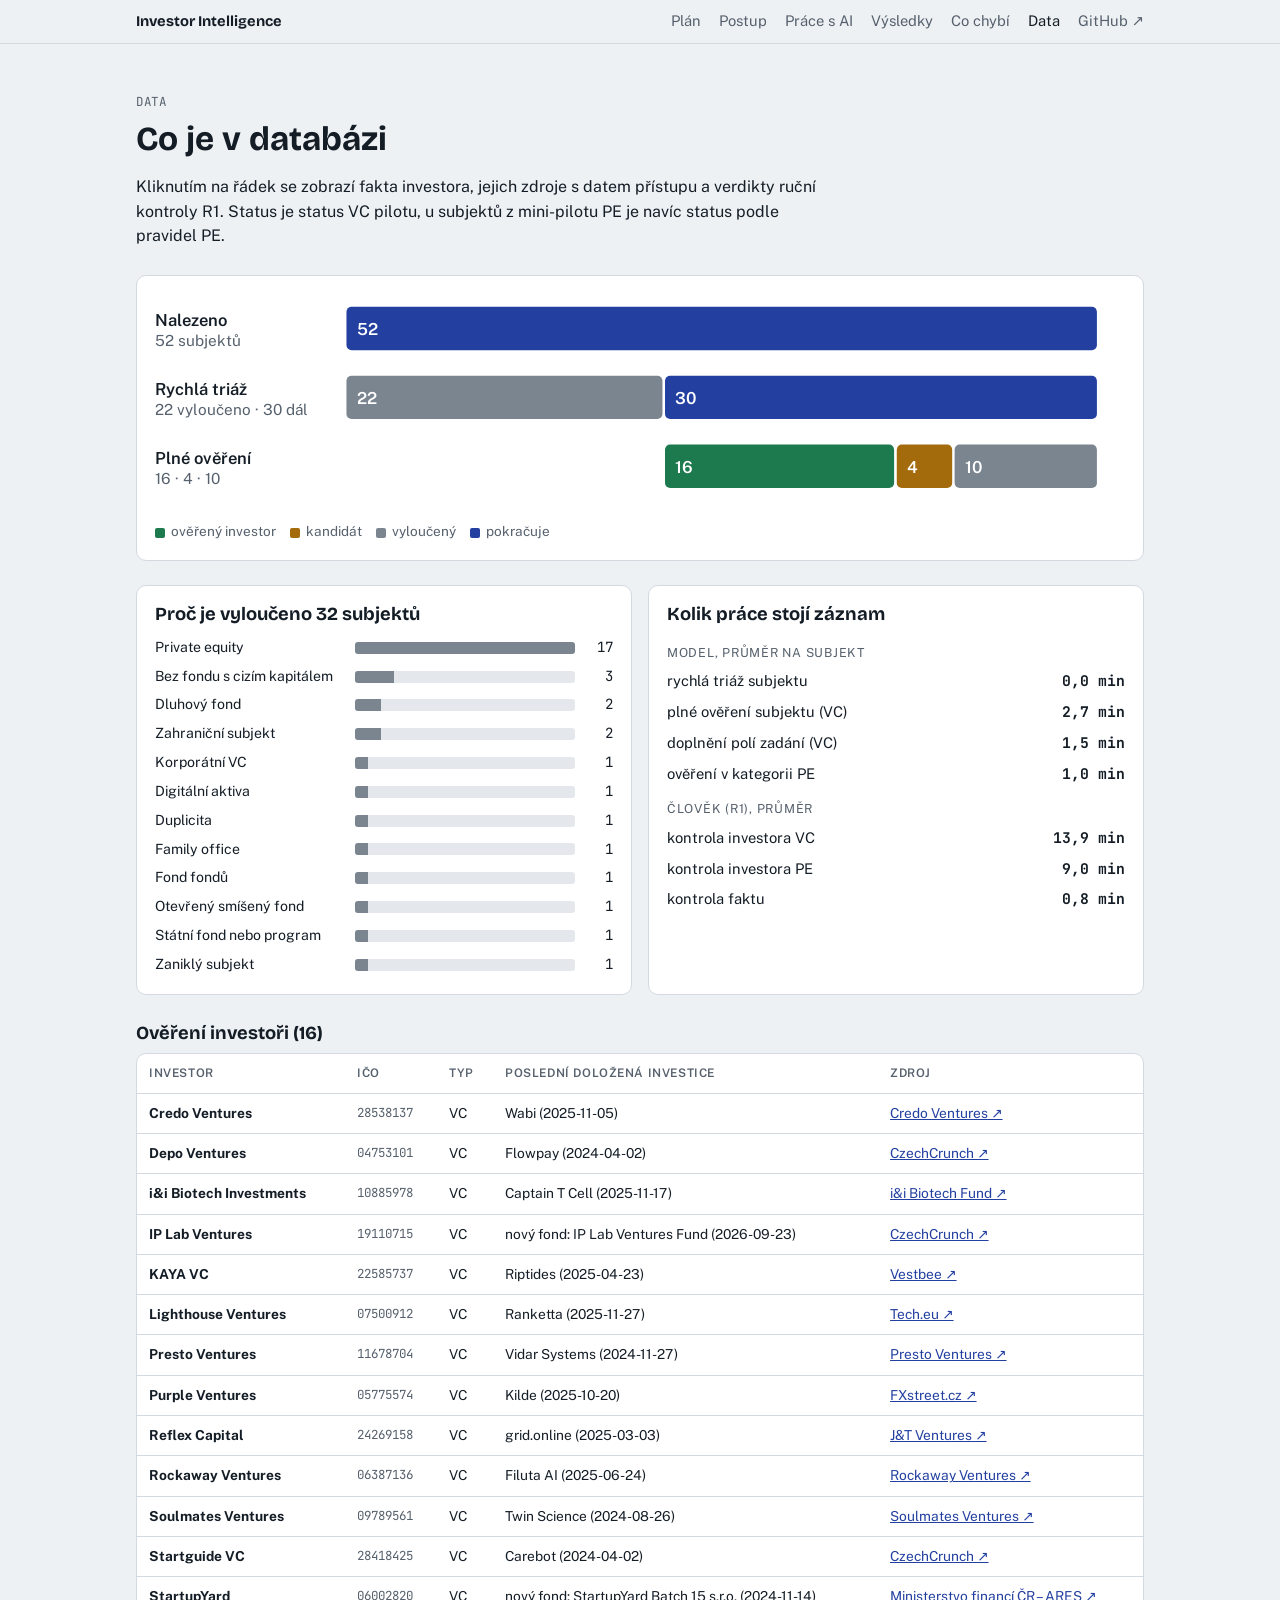
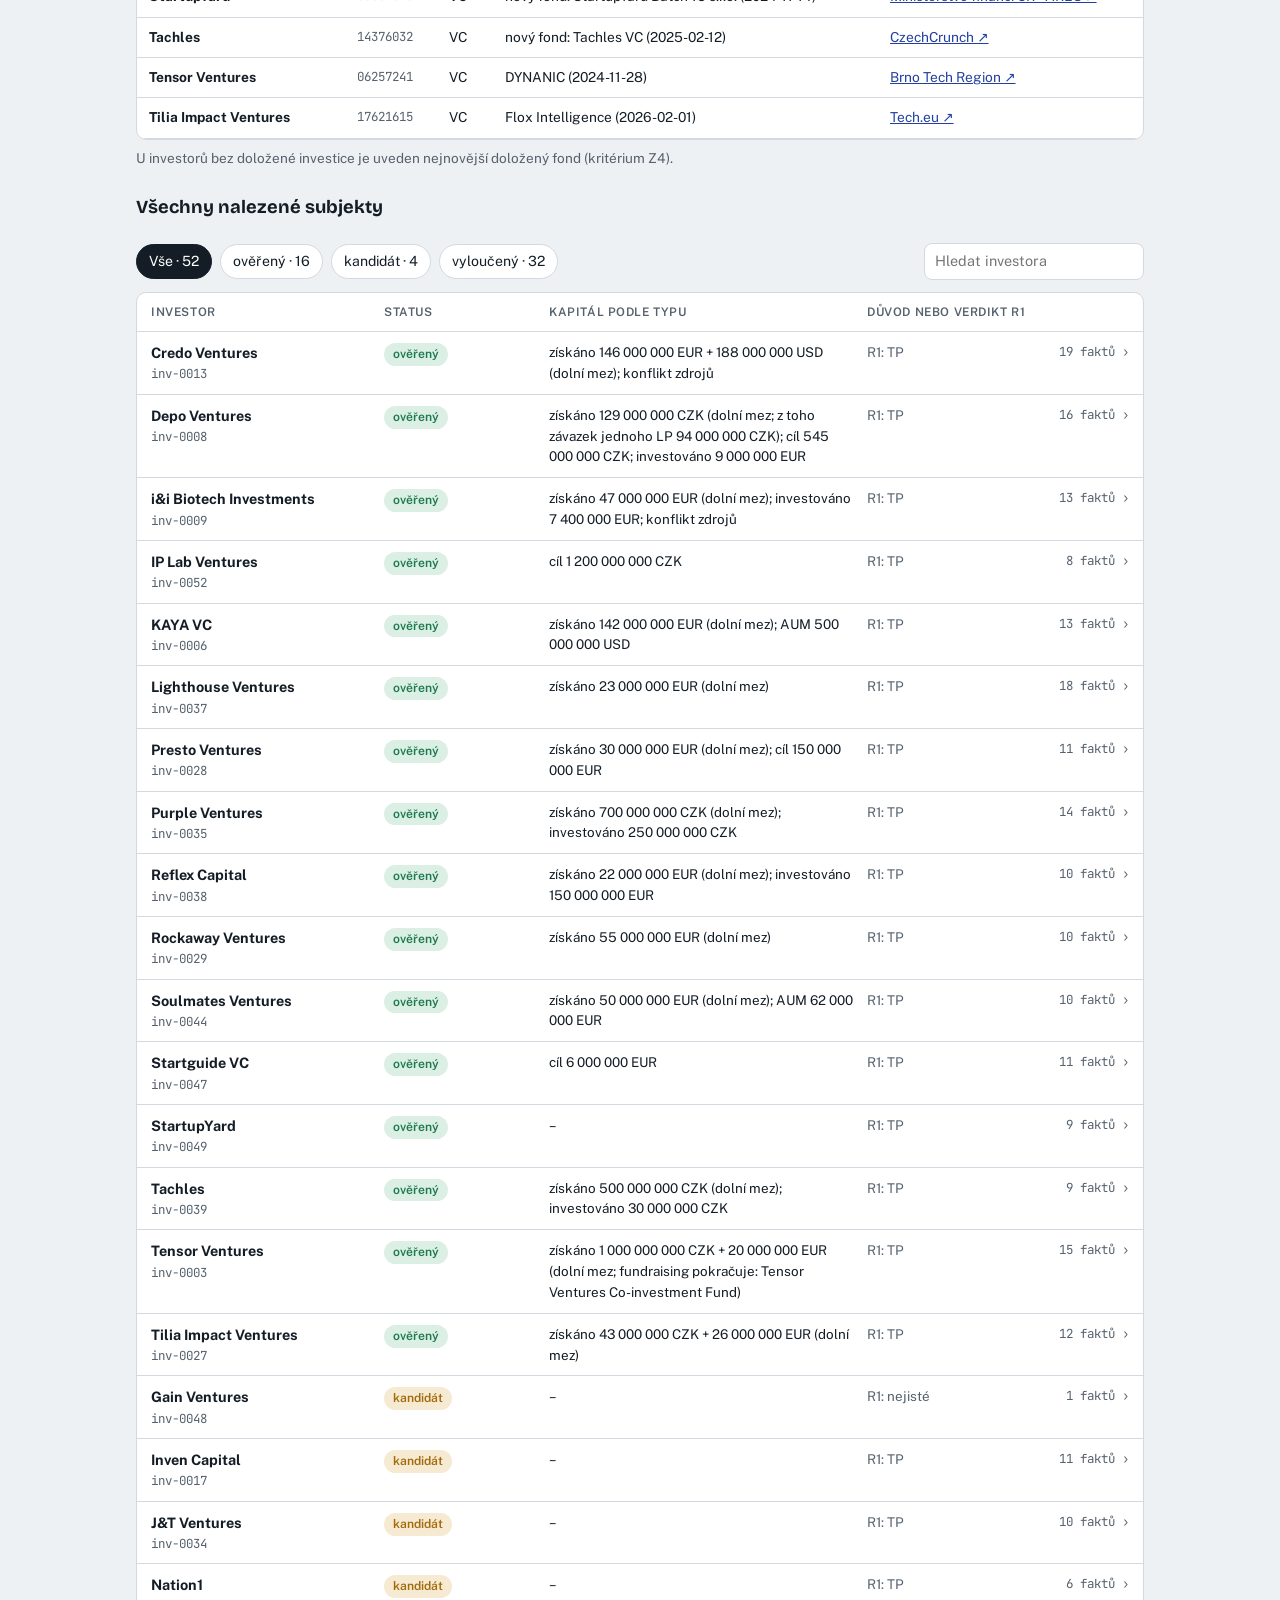
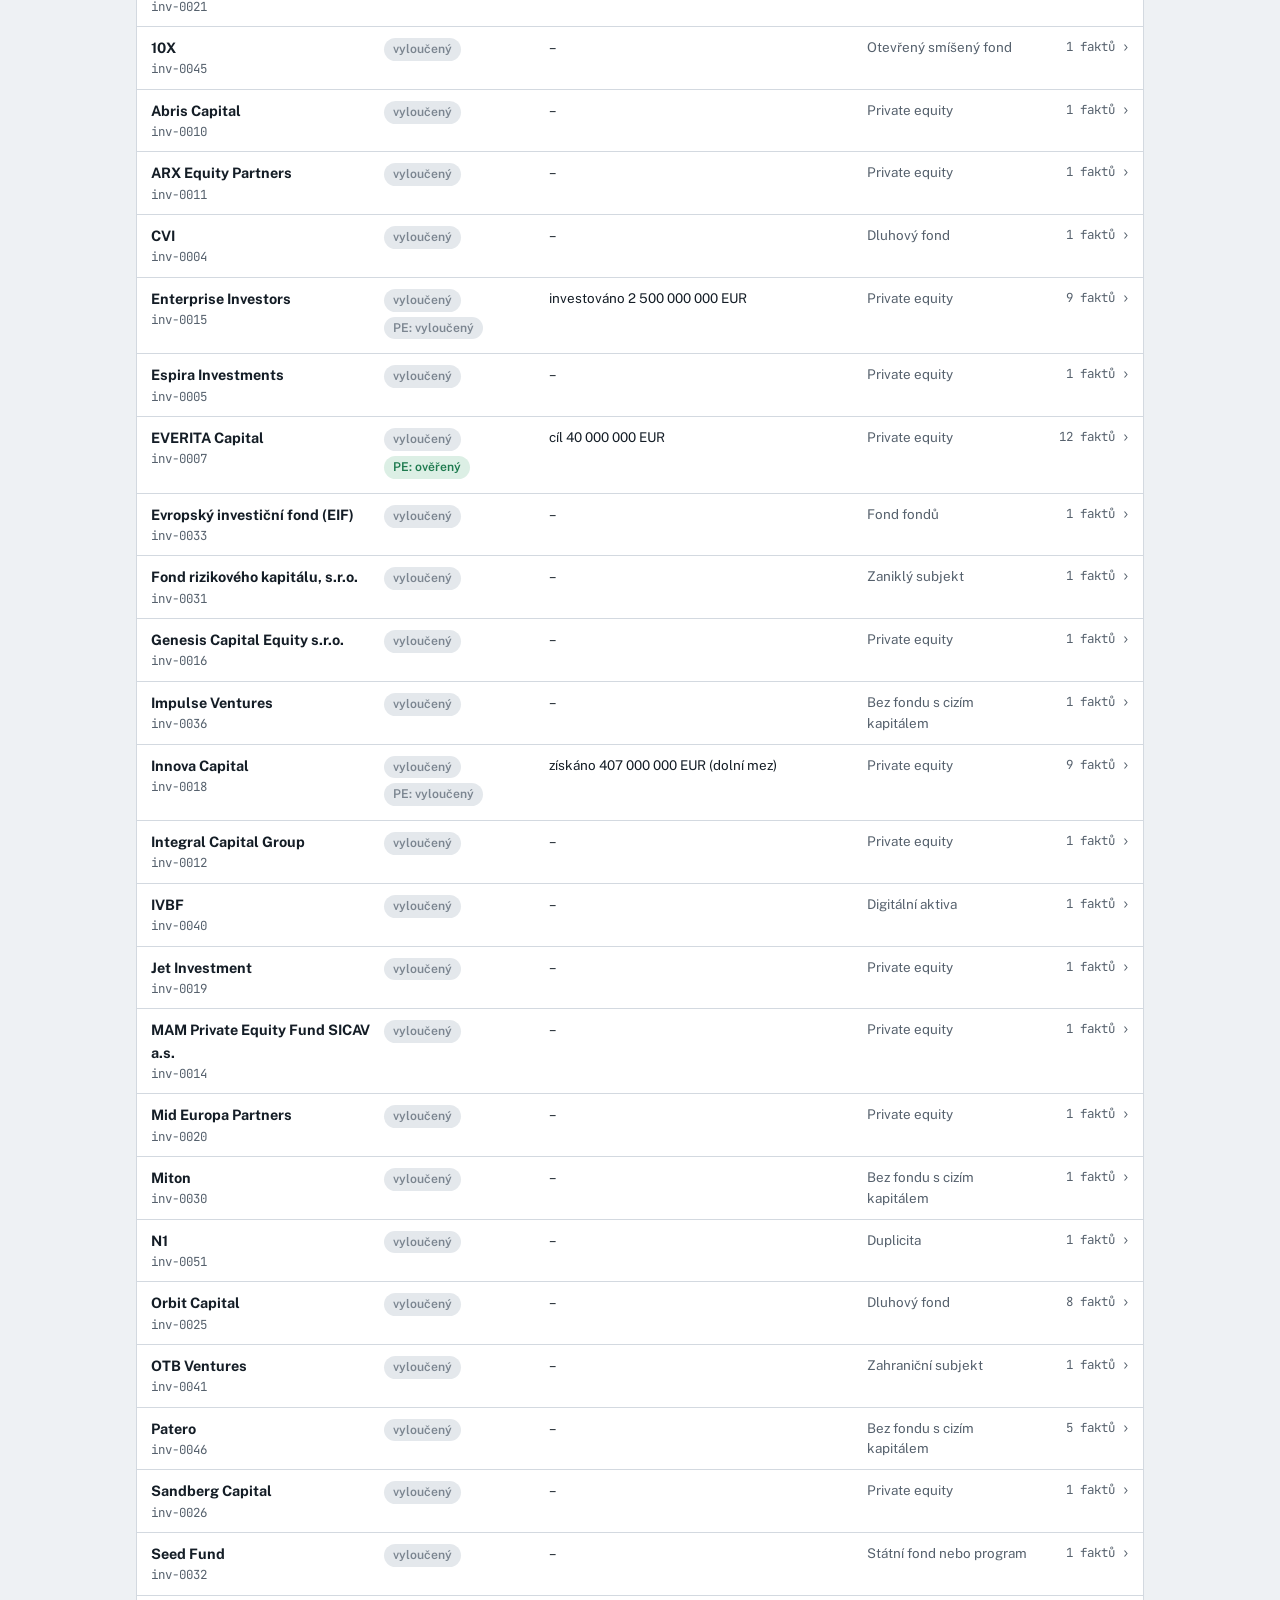
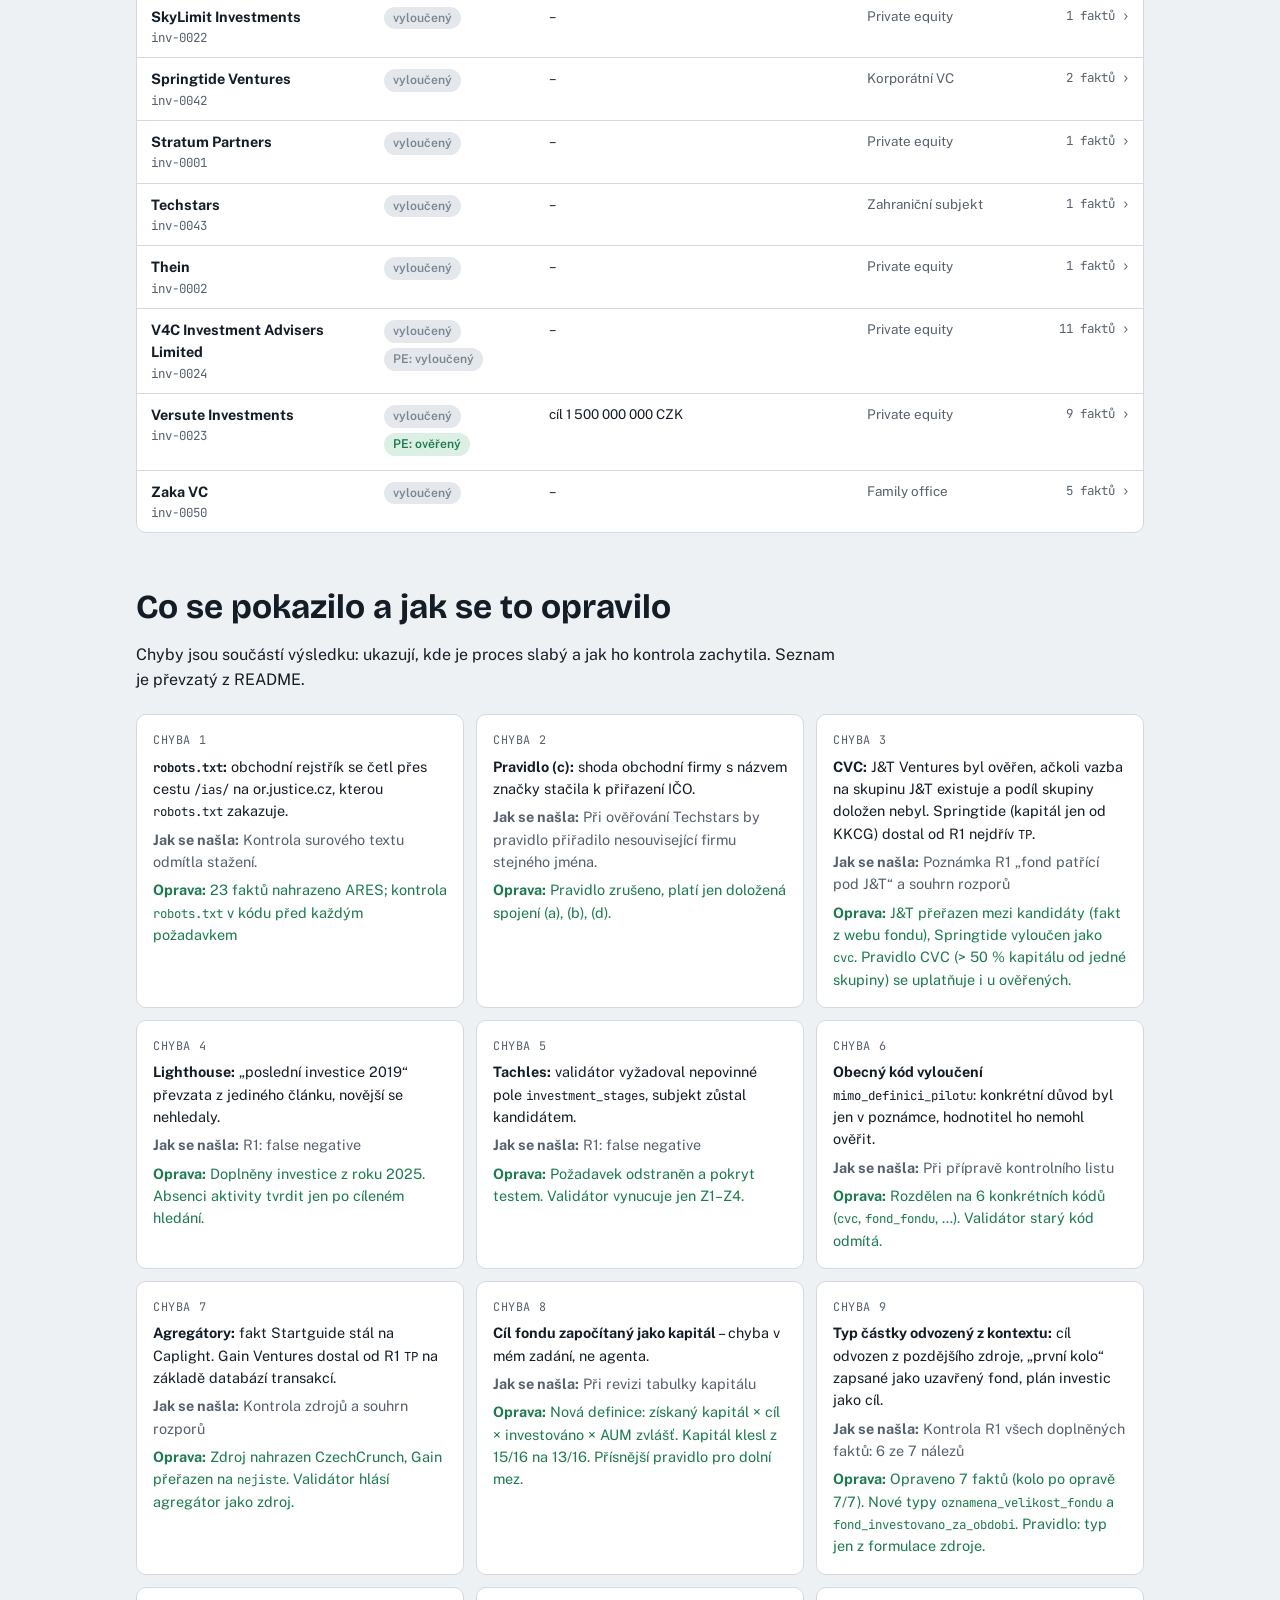
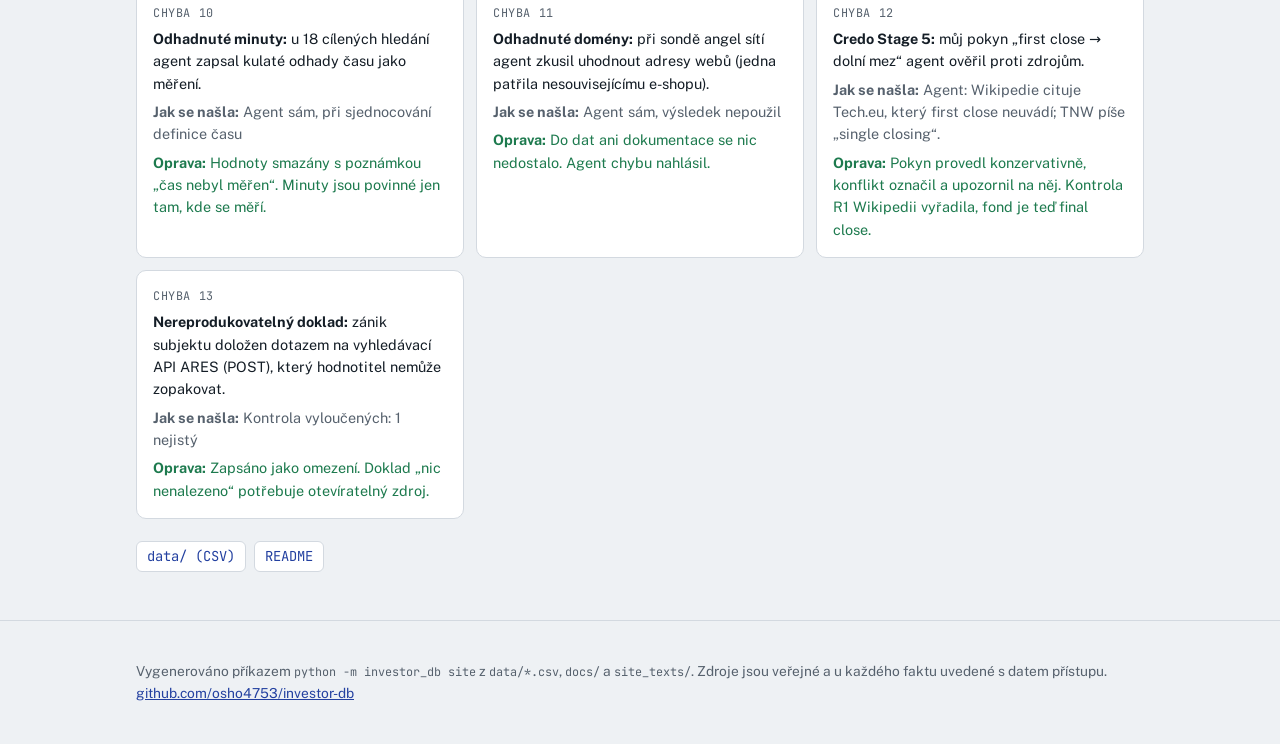
==== commit 892b9ce8: "docs/web: shrnutí na jednu obrazovku v README, na webu generovaná tabulka 16 ověřených investorů Co-" ====
--- a/site/data.html
+++ b/site/data.html
@@ -11,7 +11,7 @@
 </head>
 <body>
 <nav class="top" aria-label="Hlavní navigace"><div class="wrap"><a class="brand" href="index.html">Investor Intelligence</a><a href="index.html#plan">Plán</a><a href="index.html#postup">Postup</a><a href="index.html#ai">Práce s AI</a><a href="index.html#vysledky">Výsledky</a><a href="index.html#dalsi">Co chybí</a><a href="data.html" aria-current="page">Data</a><a href="https://github.com/osho4753/investor-db">GitHub ↗</a></div></nav>
-<section><div class="wrap"><p class="eyebrow">Data</p><h2>Co je v databázi</h2><p>Kliknutím na řádek se zobrazí fakta investora, jejich zdroje s datem přístupu a verdikty ruční kontroly R1. Status je status VC pilotu, u subjektů z mini-pilotu PE je navíc status podle pravidel PE.</p><div class="funnel" role="img" aria-label="Trychtýř: 52 nalezených subjektů, 22 vyloučeno rychlou triáží, 30 plně ověřeno."><svg viewBox="0 0 760 170"><text x="0" y="25" font-weight="600">Nalezeno</text><text x="0" y="41" class="lbl">52 subjektů</text><rect x="150.0" y="10" width="588.0" height="34" rx="4" fill="var(--accent)"/><text x="158.0" y="32" class="in">52</text><text x="0" y="79" font-weight="600">Rychlá triáž</text><text x="0" y="95" class="lbl">22 vyloučeno · 30 dál</text><rect x="150.0" y="64" width="247.6" height="34" rx="4" fill="var(--out)"/><text x="158.0" y="86" class="in">22</text><rect x="399.6" y="64" width="338.4" height="34" rx="4" fill="var(--accent)"/><text x="407.6" y="86" class="in">30</text><text x="0" y="133" font-weight="600">Plné ověření</text><text x="0" y="149" class="lbl">16 · 4 · 10</text><rect x="399.6" y="118" width="179.5" height="34" rx="4" fill="var(--ok)"/><text x="407.6" y="140" class="in">16</text><rect x="581.2" y="118" width="43.4" height="34" rx="4" fill="var(--cand)"/><text x="589.2" y="140" class="in">4</text><rect x="626.5" y="118" width="111.5" height="34" rx="4" fill="var(--out)"/><text x="634.5" y="140" class="in">10</text></svg><div class="legend"><span><i style="background:var(--ok)"></i>ověřený investor</span><span><i style="background:var(--cand)"></i>kandidát</span><span><i style="background:var(--out)"></i>vyloučený</span><span><i style="background:var(--accent)"></i>pokračuje</span></div></div><div class="grid2"><div class="panel"><h3>Proč je vyloučeno 32 subjektů</h3><div class="bars"><div class="bar"><span>Private equity</span><span class="t"><span style="width:100.0%"></span></span><span class="v">17</span></div><div class="bar"><span>Bez fondu s cizím kapitálem</span><span class="t"><span style="width:17.6%"></span></span><span class="v">3</span></div><div class="bar"><span>Dluhový fond</span><span class="t"><span style="width:11.8%"></span></span><span class="v">2</span></div><div class="bar"><span>Zahraniční subjekt</span><span class="t"><span style="width:11.8%"></span></span><span class="v">2</span></div><div class="bar"><span>Korporátní VC</span><span class="t"><span style="width:5.9%"></span></span><span class="v">1</span></div><div class="bar"><span>Digitální aktiva</span><span class="t"><span style="width:5.9%"></span></span><span class="v">1</span></div><div class="bar"><span>Duplicita</span><span class="t"><span style="width:5.9%"></span></span><span class="v">1</span></div><div class="bar"><span>Family office</span><span class="t"><span style="width:5.9%"></span></span><span class="v">1</span></div><div class="bar"><span>Fond fondů</span><span class="t"><span style="width:5.9%"></span></span><span class="v">1</span></div><div class="bar"><span>Otevřený smíšený fond</span><span class="t"><span style="width:5.9%"></span></span><span class="v">1</span></div><div class="bar"><span>Státní fond nebo program</span><span class="t"><span style="width:5.9%"></span></span><span class="v">1</span></div><div class="bar"><span>Zaniklý subjekt</span><span class="t"><span style="width:5.9%"></span></span><span class="v">1</span></div></div></div><div class="panel"><h3>Kolik práce stojí záznam</h3><div class="time"><span class="h">Model, průměr na subjekt</span><span>rychlá triáž subjektu</span><b>0,0 min</b><span>plné ověření subjektu (VC)</span><b>2,7 min</b><span>doplnění polí zadání (VC)</span><b>1,5 min</b><span>ověření v kategorii PE</span><b>1,0 min</b><span class="h">Člověk (R1), průměr</span><span>kontrola investora VC</span><b>13,9 min</b><span>kontrola investora PE</span><b>9,0 min</b><span>kontrola faktu</span><b>0,8 min</b></div></div></div><div class="filters" role="group" aria-label="Filtr podle statusu"><button class="chip" data-f="all" aria-pressed="true">Vše · 52</button><button class="chip" data-f="overeny" aria-pressed="false">ověřený · 16</button><button class="chip" data-f="kandidat" aria-pressed="false">kandidát · 4</button><button class="chip" data-f="vyloucen" aria-pressed="false">vyloučený · 32</button><input id="q" type="search" placeholder="Hledat investora" aria-label="Hledat investora"></div><div class="invlist"><div class="invhead"><span>Investor</span><span>Status</span><span>Kapitál podle typu</span><span>Důvod nebo verdikt R1</span><span></span></div><details class="inv" data-status="overeny" data-search="credo ventures inv-0013"><summary><span class="name"><b>Credo Ventures</b><span class="mono">inv-0013</span></span><span class="st"><span class="pill ok">ověřený</span></span><span class="cap">získáno 146 000 000 EUR + 188 000 000 USD (dolní mez); konflikt zdrojů</span><span class="note">R1: TP</span><span class="mono cnt">19 faktů ›</span></summary><ul class="facts"><li><span class="f">Název</span><span class="val">Credo Ventures <a href="https://www.credoventures.com/" rel="noopener">Credo Ventures ↗</a> <span class="mono">f-00023, přístup 2026-10-09</span></span><span class="badges"></span></li><li><span class="f">Web</span><span class="val">https://www.credoventures.com/ <a href="https://www.credoventures.com/" rel="noopener">Credo Ventures ↗</a> <span class="mono">f-00024, přístup 2026-10-09</span></span><span class="badges"></span></li><li><span class="f">Fáze</span><span class="val">pre-seed <a href="https://www.credoventures.com/" rel="noopener">Credo Ventures ↗</a> <span class="mono">f-00026, přístup 2026-10-09</span></span><span class="badges"></span></li><li><span class="f">Sektory</span><span class="val">bez sektorového omezení (sector agnostic) <a href="https://www.credoventures.com/" rel="noopener">Credo Ventures ↗</a> <span class="mono">f-00027, přístup 2026-10-09</span></span><span class="badges"><span class="vd spravne">R1 vzorek: správně</span></span></li><li><span class="f">Ticket od</span><span class="val">1 000 000 USD <a href="https://www.credoventures.com/" rel="noopener">Credo Ventures ↗</a> <span class="mono">f-00028, přístup 2026-10-09</span></span><span class="badges"><span class="vd spravne">R1 vzorek: správně</span></span></li><li><span class="f">Ticket do</span><span class="val">5 000 000 USD <a href="https://www.credoventures.com/" rel="noopener">Credo Ventures ↗</a> <span class="mono">f-00029, přístup 2026-10-09</span></span><span class="badges"></span></li><li><span class="f">O fondu</span><span class="val">first close 88 mil. USD v březnu 2026 · fond Credo Stage 5 <a href="https://en.wikipedia.org/wiki/Venture_capital_in_the_Czech_Republic" rel="noopener">Wikipedie ↗</a> <span class="mono">f-00030, přístup 2026-10-09</span></span><span class="badges"><span class="vd spravne">R1 vzorek: správně</span></span></li><li><span class="f">Doložená investice</span><span class="val">Wabi · k 2025-11-05 <a href="https://www.credoventures.com/newsroom" rel="noopener">Credo Ventures ↗</a> <span class="mono">f-00031, přístup 2026-10-09</span></span><span class="badges"></span></li><li><span class="f">IČO</span><span class="val">28538137 <a href="https://ares.gov.cz/ekonomicke-subjekty-v-be/rest/ekonomicke-subjekty/28538137" rel="noopener">Ministerstvo financí ČR – ARES ↗</a> <span class="mono">f-00206, přístup 2026-10-09</span></span><span class="badges"></span></li><li><span class="f">Fond uzavřen</span><span class="val">88 000 000 USD · fond Credo Stage 5 · k 2026-03-23 <a href="https://tech.eu/2026/03/23/credo-ventures-raises-88m-fund-5-to-double-down-on-pre-seed-in-cee-and-its-global-diaspora/" rel="noopener">Tech.eu ↗</a> <span class="mono">f-00266, přístup 2026-10-11</span></span><span class="badges"><span class="vd spravne">R1 po doplnění: správně</span></span></li><li><span class="f">Fond uzavřen</span><span class="val">75 000 000 EUR · fond CS4 · k 2022-10-11 <a href="https://en.ain.ua/2022/10/11/credo-ventures-closes-its-fourth-fund" rel="noopener">AIN.UA ↗</a> <span class="mono">f-00267, přístup 2026-10-12</span></span><span class="badges"><span class="vd nelze_overit">R1 po doplnění: nelze ověřit</span><span class="vd spravne">R1 po opravě: správně</span></span></li><li><span class="f">Fond uzavřen</span><span class="val">18 000 000 EUR · fond Credo 1 <a href="https://cc.cz/dalsi-tezka-vaha-na-investicnim-poli-ceske-credo-otevira-svuj-treti-fond-ve-kterem-ma-pro-startupy-25-miliardy-korun/" rel="noopener">CzechCrunch ↗</a> <span class="mono">f-00289, přístup 2026-10-11</span></span><span class="badges"><span class="vd spravne">R1 po doplnění: správně</span></span></li><li><span class="f">Fond uzavřen</span><span class="val">53 000 000 EUR · fond Credo 2 <a href="https://cc.cz/dalsi-tezka-vaha-na-investicnim-poli-ceske-credo-otevira-svuj-treti-fond-ve-kterem-ma-pro-startupy-25-miliardy-korun/" rel="noopener">CzechCrunch ↗</a> <span class="mono">f-00290, přístup 2026-10-11</span></span><span class="badges"><span class="vd spravne">R1 po doplnění: správně</span></span></li><li><span class="f">Fond uzavřen</span><span class="val">100 000 000 USD · fond Credo Stage 3 · k 2019-11-01 <a href="https://www.money.pl/gielda/fundusz-credo-ventures-planuje-zainwestowac-prawie-100-mln-usd-w-cee-6487384000940161a.html" rel="noopener">money.pl ↗</a> <span class="mono">f-00291, přístup 2026-10-11</span></span><span class="badges"><span class="vd spravne">R1 po doplnění: správně</span></span></li><li><span class="f">Počet fondů</span><span class="val">5 · k 2026-03-23 <a href="https://tech.eu/2026/03/23/credo-ventures-raises-88m-fund-5-to-double-down-on-pre-seed-in-cee-and-its-global-diaspora/" rel="noopener">Tech.eu ↗</a> <span class="mono">f-00292, přístup 2026-10-11</span></span><span class="badges"><span class="vd spravne">R1 po doplnění: správně</span></span></li><li><span class="f">First close</span><span class="val">88 000 000 USD · fond Credo Stage 5 · k 2026-03-01 <a href="https://en.wikipedia.org/wiki/Venture_capital_in_the_Czech_Republic" rel="noopener">Wikipedie ↗</a> <span class="mono">f-00295, přístup 2026-10-11</span></span><span class="badges"><span class="vd chybne">R1 po doplnění: chybně</span></span></li><li><span class="f">Final close</span><span class="val">88 000 000 USD · fond Credo Stage 5 · k 2026-03-23 <a href="https://thenextweb.com/news/credo-ventures-88m-fund" rel="noopener">TNW ↗</a> <span class="mono">f-00296, přístup 2026-10-11</span></span><span class="badges"><span class="vd spravne">R1 po doplnění: správně</span></span></li><li><span class="f">Fond uzavřen</span><span class="val">100 000 000 EUR · fond Credo Stage 3 <a href="https://cc.cz/andrej-kiska-z-credo-ventures-nejdriv-byla-slabina-ze-jsme-z-vychodni-evropy-ted-na-to-investori-v-silicon-valley-slysi/" rel="noopener">CzechCrunch ↗</a> <span class="mono">f-00297, přístup 2026-10-11</span></span><span class="badges"><span class="vd spravne">R1 po doplnění: správně</span></span></li><li><span class="f">O fondu</span><span class="val">čtvrtý vlajkový fond Credo nese označení CS4 a uzavírá se na 75 mil. EUR; first close proběhl dříve v roce 2022 · fond CS4 <a href="https://podim.org/credo-ventures-closes-4th-fund-at-e75m/" rel="noopener">Podim ↗</a> <span class="mono">f-00298, přístup 2026-10-12</span></span><span class="badges"><span class="vd spravne">R1 po opravě: správně</span></span></li></ul></details><details class="inv" data-status="overeny" data-search="depo ventures inv-0008"><summary><span class="name"><b>Depo Ventures</b><span class="mono">inv-0008</span></span><span class="st"><span class="pill ok">ověřený</span></span><span class="cap">získáno 129 000 000 CZK (dolní mez; z toho závazek jednoho LP 94 000 000 CZK); cíl 545 000 000 CZK; investováno 9 000 000 EUR</span><span class="note">R1: TP</span><span class="mono cnt">16 faktů ›</span></summary><ul class="facts"><li><span class="f">Název</span><span class="val">Depo Ventures <a href="https://cvca.cz/en/depo-ventures-2/" rel="noopener">CVCA – Czech Private Equity and Venture Capital Association ↗</a> <span class="mono">f-00041, přístup 2026-10-09</span></span><span class="badges"></span></li><li><span class="f">Web</span><span class="val">https://depoventures.com/ <a href="https://depoventures.com/" rel="noopener">DEPO Ventures ↗</a> <span class="mono">f-00042, přístup 2026-10-09</span></span><span class="badges"></span></li><li><span class="f">Fáze</span><span class="val">pre-seed <a href="https://depoventures.com/" rel="noopener">DEPO Ventures ↗</a> <span class="mono">f-00044, přístup 2026-10-09</span></span><span class="badges"></span></li><li><span class="f">Sektory</span><span class="val">finanční technologie (fintech), energetika, průmysl <a href="https://depoventures.com/" rel="noopener">DEPO Ventures ↗</a> <span class="mono">f-00045, přístup 2026-10-09</span></span><span class="badges"></span></li><li><span class="f">Ticket od</span><span class="val">250 000 EUR <a href="https://depoventures.com/" rel="noopener">DEPO Ventures ↗</a> <span class="mono">f-00046, přístup 2026-10-09</span></span><span class="badges"></span></li><li><span class="f">Ticket do</span><span class="val">500 000 EUR <a href="https://depoventures.com/" rel="noopener">DEPO Ventures ↗</a> <span class="mono">f-00047, přístup 2026-10-09</span></span><span class="badges"></span></li><li><span class="f">O fondu</span><span class="val">vybrán NRI pro program Fond Ukrajina, závazek NRI 94 mil. Kč; správce DEPO Ventures Sàrl (Lucembursko) · fond DEPO Ventures One SCSp · k 2026-08-26 <a href="https://www.nrb.cz/nri-dokoncila-vyber-venture-kapitaloveho-fondu-pro-program-fond-ukrajina/" rel="noopener">Národní rozvojová banka ↗</a> <span class="mono">f-00049, přístup 2026-10-09</span></span><span class="badges"></span></li><li><span class="f">Sektory</span><span class="val">finanční technologie (fintech), energetika, průmysl, obrana a bezpečnost <a href="https://depoventures.com/" rel="noopener">DEPO Ventures ↗</a> <span class="mono">f-00205, přístup 2026-10-09</span></span><span class="badges"></span></li><li><span class="f">IČO</span><span class="val">04753101 <a href="https://ares.gov.cz/ekonomicke-subjekty-v-be/rest/ekonomicke-subjekty/04753101" rel="noopener">Ministerstvo financí ČR – ARES ↗</a> <span class="mono">f-00208, přístup 2026-10-09</span></span><span class="badges"></span></li><li><span class="f">O fondu</span><span class="val">fondový vehikl zapsaný v obchodním rejstříku 6. 8. 2021 · fond DEPO VENTURES AF II., osoba rizikového kapitálu, s.r.o. <a href="https://ares.gov.cz/ekonomicke-subjekty-v-be/rest/ekonomicke-subjekty/11726377" rel="noopener">Ministerstvo financí ČR – ARES ↗</a> <span class="mono">f-00209, přístup 2026-10-09</span></span><span class="badges"></span></li><li><span class="f">Doložená investice</span><span class="val">Flowpay · k 2024-04-02 <a href="https://cc.cz/purple-presto-kaya-a-dalsi-investori-maji-apetit-startupove-fondy-nabiraji-dalsi-miliardy-korun/" rel="noopener">CzechCrunch ↗</a> <span class="mono">f-00246, přístup 2026-10-11</span></span><span class="badges"></span></li><li><span class="f">Investováno celkem</span><span class="val">9 000 000 EUR <a href="https://depoventures.com/" rel="noopener">DEPO Ventures ↗</a> <span class="mono">f-00257, přístup 2026-10-11</span></span><span class="badges"><span class="vd spravne">R1 po doplnění: správně</span></span></li><li><span class="f">Fond uzavřen</span><span class="val">35 000 000 CZK · fond Grouport Ventures <a href="https://cc.cz/cesti-depo-ventures-oteviraji-druhy-fond-v-desitkach-milionu-prvni-investice-podpori-startup-ktery-ukazuje-data-z-kryptouctu/" rel="noopener">CzechCrunch ↗</a> <span class="mono">f-00258, přístup 2026-10-11</span></span><span class="badges"><span class="vd spravne">R1 po doplnění: správně</span></span></li><li><span class="f">Cílová velikost</span><span class="val">45 000 000 CZK · fond Depo Angels Fund II · k 2022-01-25 <a href="https://cc.cz/cesti-depo-ventures-oteviraji-druhy-fond-v-desitkach-milionu-prvni-investice-podpori-startup-ktery-ukazuje-data-z-kryptouctu/" rel="noopener">CzechCrunch ↗</a> <span class="mono">f-00259, přístup 2026-10-11</span></span><span class="badges"><span class="vd spravne">R1 po doplnění: správně</span></span></li><li><span class="f">Cílová velikost</span><span class="val">500 000 000 CZK · fond Depo Ventures – třetí andělský fond · k 2022-10-07 <a href="https://cc.cz/vice-penez-pro-nejmladsi-startupy-depo-ventures-otevira-novy-andelsky-fond-cili-na-pul-miliardy/" rel="noopener">CzechCrunch ↗</a> <span class="mono">f-00260, přístup 2026-10-11</span></span><span class="badges"><span class="vd spravne">R1 po doplnění: správně</span></span></li><li><span class="f">Závazek jednoho LP</span><span class="val">94 000 000 CZK · fond DEPO Ventures One SCSp · k 2026-08-26 <a href="https://www.nrb.cz/nri-dokoncila-vyber-venture-kapitaloveho-fondu-pro-program-fond-ukrajina/" rel="noopener">Národní rozvojová banka ↗</a> <span class="mono">f-00261, přístup 2026-10-11</span></span><span class="badges"><span class="vd spravne">R1 po doplnění: správně</span></span></li></ul></details><details class="inv" data-status="overeny" data-search="i&amp;i biotech investments inv-0009"><summary><span class="name"><b>i&amp;i Biotech Investments</b><span class="mono">inv-0009</span></span><span class="st"><span class="pill ok">ověřený</span></span><span class="cap">získáno 47 000 000 EUR (dolní mez); investováno 7 400 000 EUR; konflikt zdrojů</span><span class="note">R1: TP</span><span class="mono cnt">13 faktů ›</span></summary><ul class="facts"><li><span class="f">Název</span><span class="val">i&amp;i Biotech Investments <a href="https://cvca.cz/en/biotech-investments/" rel="noopener">CVCA – Czech Private Equity and Venture Capital Association ↗</a> <span class="mono">f-00067, přístup 2026-10-09</span></span><span class="badges"><span class="vd spravne">R1 vzorek: správně</span></span></li><li><span class="f">Web</span><span class="val">https://www.inibio.eu/ <a href="https://cvca.cz/en/biotech-investments/" rel="noopener">CVCA – Czech Private Equity and Venture Capital Association ↗</a> <span class="mono">f-00068, přístup 2026-10-09</span></span><span class="badges"></span></li><li><span class="f">Fáze</span><span class="val">pre-seed, seed <a href="https://www.inibio.eu/" rel="noopener">i&amp;i Biotech Fund ↗</a> <span class="mono">f-00070, přístup 2026-10-09</span></span><span class="badges"></span></li><li><span class="f">Sektory</span><span class="val">biotechnologie, zdravotnické technologie (healthtech) <a href="https://www.inibio.eu/" rel="noopener">i&amp;i Biotech Fund ↗</a> <span class="mono">f-00071, přístup 2026-10-11</span></span><span class="badges"><span class="vd chybne">R1 vzorek: chybně</span></span></li><li><span class="f">Ticket od</span><span class="val">150 000 EUR <a href="https://www.inibio.eu/" rel="noopener">i&amp;i Biotech Fund ↗</a> <span class="mono">f-00072, přístup 2026-10-09</span></span><span class="badges"></span></li><li><span class="f">Ticket do</span><span class="val">2 000 000 EUR <a href="https://www.inibio.eu/" rel="noopener">i&amp;i Biotech Fund ↗</a> <span class="mono">f-00073, přístup 2026-10-09</span></span><span class="badges"></span></li><li><span class="f">O fondu</span><span class="val">lucemburský fond; investiční poradce Biotech Investments s.r.o., Praha 8; EIF uveden jako partner · fond i&amp;i Biotech Fund I SCSp <a href="https://www.inibio.eu/" rel="noopener">i&amp;i Biotech Fund ↗</a> <span class="mono">f-00074, přístup 2026-10-09</span></span><span class="badges"></span></li><li><span class="f">Doložená investice</span><span class="val">Captain T Cell · k 2025-11-17 <a href="https://www.inibio.eu/" rel="noopener">i&amp;i Biotech Fund ↗</a> <span class="mono">f-00075, přístup 2026-10-09</span></span><span class="badges"></span></li><li><span class="f">IČO</span><span class="val">10885978 <a href="https://ares.gov.cz/ekonomicke-subjekty-v-be/rest/ekonomicke-subjekty/10885978" rel="noopener">Ministerstvo financí ČR – ARES ↗</a> <span class="mono">f-00211, přístup 2026-10-09</span></span><span class="badges"><span class="vd spravne">R1 vzorek: správně</span></span></li><li><span class="f">Oznámená velikost</span><span class="val">50 000 000 EUR · fond i&amp;i Biotech Fund I SCSp · k 2021-09-24 <a href="https://www.eif.org/press/all/eif-to-invest-25-million-to-support-biomedical-tech-transfer-in-central-europe" rel="noopener">European Investment Fund ↗</a> <span class="mono">f-00262, přístup 2026-10-12</span></span><span class="badges"><span class="vd nelze_overit">R1 po doplnění: nelze ověřit</span><span class="vd spravne">R1 po opravě: správně</span></span></li><li><span class="f">Závazek jednoho LP</span><span class="val">25 000 000 EUR · fond i&amp;i Biotech Fund I SCSp · k 2021-09-24 <a href="https://www.eif.org/press/all/eif-to-invest-25-million-to-support-biomedical-tech-transfer-in-central-europe" rel="noopener">European Investment Fund ↗</a> <span class="mono">f-00263, přístup 2026-10-11</span></span><span class="badges"><span class="vd spravne">R1 po doplnění: správně</span></span></li><li><span class="f">Fond uzavřen</span><span class="val">47 000 000 EUR · fond i&amp;i Biotech Fund I SCSp · k 2022-11-30 <a href="https://www.uochb.cz/en/news/451/experienced-businessmen-join-forces-with-excellent-science-invest-eur-2-million-in-the-fund-of-iocb-prague-family" rel="noopener">ÚOCHB AV ČR ↗</a> <span class="mono">f-00264, přístup 2026-10-11</span></span><span class="badges"><span class="vd spravne">R1 po doplnění: správně</span></span></li><li><span class="f">Fond investoval</span><span class="val">7 400 000 EUR · fond i&amp;i Biotech Fund I SCSp · k 2022-11-30 <a href="https://www.uochb.cz/en/news/451/experienced-businessmen-join-forces-with-excellent-science-invest-eur-2-million-in-the-fund-of-iocb-prague-family" rel="noopener">ÚOCHB AV ČR ↗</a> <span class="mono">f-00265, přístup 2026-10-11</span></span><span class="badges"><span class="vd spravne">R1 po doplnění: správně</span></span></li></ul></details><details class="inv" data-status="overeny" data-search="ip lab ventures inv-0052"><summary><span class="name"><b>IP Lab Ventures</b><span class="mono">inv-0052</span></span><span class="st"><span class="pill ok">ověřený</span></span><span class="cap">cíl 1 200 000 000 CZK</span><span class="note">R1: TP</span><span class="mono cnt">8 faktů ›</span></summary><ul class="facts"><li><span class="f">Cílová velikost</span><span class="val">1 200 000 000 CZK · fond IP Lab Ventures Fund · k 2026-09-23 <a href="https://cc.cz/vlada-posila-700-milionu-do-noveho-druhu-fondu-zameri-se-i-na-ai-ridi-ho-byvaly-sef-dame-jidlo/" rel="noopener">CzechCrunch ↗</a> <span class="mono">f-00152, přístup 2026-10-09</span></span><span class="badges"></span></li><li><span class="f">O fondu</span><span class="val">investice EIF 656 mil. Kč z Národního plánu obnovy; druhý VC fond z NPO po Tensor Ventures · fond IP Lab Ventures Fund · k 2026-09-23 <a href="https://cc.cz/vlada-posila-700-milionu-do-noveho-druhu-fondu-zameri-se-i-na-ai-ridi-ho-byvaly-sef-dame-jidlo/" rel="noopener">CzechCrunch ↗</a> <span class="mono">f-00153, přístup 2026-10-09</span></span><span class="badges"></span></li><li><span class="f">Název</span><span class="val">IP Lab Ventures <a href="https://www.e15.cz/byznys/e15-a-byznys/ip-lab-ventures-sazi-na-deep-tech-z-vedeckych-napadu-chce-budovat-firmy-svetove-urovne-1431586" rel="noopener">E15 ↗</a> <span class="mono">f-00196, přístup 2026-10-09</span></span><span class="badges"></span></li><li><span class="f">IČO</span><span class="val">19110715 <a href="https://ares.gov.cz/ekonomicke-subjekty-v-be/rest/ekonomicke-subjekty-vr/19110715" rel="noopener">Ministerstvo financí ČR – ARES (veřejný rejstřík) ↗</a> <span class="mono">f-00197, přístup 2026-10-09</span></span><span class="badges"><span class="vd spravne">R1 vzorek: správně</span></span></li><li><span class="f">Fáze</span><span class="val">pre-seed <a href="https://cc.cz/vedl-dame-jidlo-ted-pomaha-dostat-napady-vedcu-do-byznysoveho-sveta-casto-nevi-jak-na-to-rika-fingl/" rel="noopener">CzechCrunch ↗</a> <span class="mono">f-00198, přístup 2026-10-09</span></span><span class="badges"></span></li><li><span class="f">Sektory</span><span class="val">deep tech, biotechnologie, průmysl, umělá inteligence (AI) <a href="https://www.e15.cz/byznys/e15-a-byznys/ip-lab-ventures-sazi-na-deep-tech-z-vedeckych-napadu-chce-budovat-firmy-svetove-urovne-1431586" rel="noopener">E15 ↗</a> <span class="mono">f-00199, přístup 2026-10-09</span></span><span class="badges"><span class="vd spravne">R1 vzorek: správně</span></span></li><li><span class="f">Závazek jednoho LP</span><span class="val">656 000 000 CZK · fond IP Lab Ventures Fund · k 2026-09-23 <a href="https://cc.cz/vlada-posila-700-milionu-do-noveho-druhu-fondu-zameri-se-i-na-ai-ridi-ho-byvaly-sef-dame-jidlo/" rel="noopener">CzechCrunch ↗</a> <span class="mono">f-00287, přístup 2026-10-11</span></span><span class="badges"><span class="vd spravne">R1 po doplnění: správně</span></span></li><li><span class="f">Ticket do</span><span class="val">1 000 000 EUR <a href="https://www.lupa.cz/aktuality/ceske-univerzitni-napady-maji-dostat-az-miliardu-na-cestu-z-laboratore-do-byznysu-vetsina-penez-jde-z-evropy/" rel="noopener">Lupa.cz ↗</a> <span class="mono">f-00288, přístup 2026-10-11</span></span><span class="badges"><span class="vd spravne">R1 po doplnění: správně</span></span></li></ul></details><details class="inv" data-status="overeny" data-search="kaya vc inv-0006"><summary><span class="name"><b>KAYA VC</b><span class="mono">inv-0006</span></span><span class="st"><span class="pill ok">ověřený</span></span><span class="cap">získáno 142 000 000 EUR (dolní mez); AUM 500 000 000 USD</span><span class="note">R1: TP</span><span class="mono cnt">13 faktů ›</span></summary><ul class="facts"><li><span class="f">Název</span><span class="val">KAYA VC <a href="https://cvca.cz/en/kaya-vc-2/" rel="noopener">CVCA – Czech Private Equity and Venture Capital Association ↗</a> <span class="mono">f-00032, přístup 2026-10-09</span></span><span class="badges"><span class="vd spravne">R1 vzorek: správně</span></span></li><li><span class="f">Web</span><span class="val">https://www.kaya.vc/ <a href="https://cvca.cz/en/kaya-vc-2/" rel="noopener">CVCA – Czech Private Equity and Venture Capital Association ↗</a> <span class="mono">f-00033, přístup 2026-10-09</span></span><span class="badges"></span></li><li><span class="f">Fáze</span><span class="val">pre-seed, seed <a href="https://www.kaya.vc/" rel="noopener">KAYA ↗</a> <span class="mono">f-00035, přístup 2026-10-09</span></span><span class="badges"></span></li><li><span class="f">Ticket od</span><span class="val">1 000 000 USD <a href="https://www.kaya.vc/" rel="noopener">KAYA ↗</a> <span class="mono">f-00036, přístup 2026-10-11</span></span><span class="badges"></span></li><li><span class="f">Ticket do</span><span class="val">3 000 000 USD <a href="https://www.kaya.vc/" rel="noopener">KAYA ↗</a> <span class="mono">f-00037, přístup 2026-10-11</span></span><span class="badges"></span></li><li><span class="f">AUM</span><span class="val">500 000 000 USD <a href="https://www.kaya.vc/" rel="noopener">KAYA ↗</a> <span class="mono">f-00038, přístup 2026-10-11</span></span><span class="badges"></span></li><li><span class="f">O fondu</span><span class="val">subfond podporovaný InnovFin Equity; jako GP uveden lucemburský AIFM KAYA VC GP S.à r.l · fond ET3 <a href="https://www.kaya.vc/sustainability" rel="noopener">KAYA ↗</a> <span class="mono">f-00039, přístup 2026-10-09</span></span><span class="badges"></span></li><li><span class="f">Doložená investice</span><span class="val">Riptides · k 2025-04-23 <a href="https://www.vestbee.com/blog/articles/riptides-secures-3-3-m" rel="noopener">Vestbee ↗</a> <span class="mono">f-00040, přístup 2026-10-09</span></span><span class="badges"></span></li><li><span class="f">IČO</span><span class="val">22585737 <a href="https://ares.gov.cz/ekonomicke-subjekty-v-be/rest/ekonomicke-subjekty/22585737" rel="noopener">Ministerstvo financí ČR – ARES ↗</a> <span class="mono">f-00207, přístup 2026-10-09</span></span><span class="badges"></span></li><li><span class="f">Sektory</span><span class="val">bez sektorového omezení (sector agnostic) <a href="https://www.vestbee.com/blog/articles/kaya-secures-70-m" rel="noopener">Vestbee ↗</a> <span class="mono">f-00253, přístup 2026-10-11</span></span><span class="badges"><span class="vd spravne">R1 po doplnění: správně</span></span></li><li><span class="f">Final close</span><span class="val">72 000 000 EUR · fond KAYA Fund IV · k 2021-03-31 <a href="https://www.globalprivatecapital.org/?p=27830" rel="noopener">Global Private Capital Association (GPCA) ↗</a> <span class="mono">f-00254, přístup 2026-10-11</span></span><span class="badges"><span class="vd spravne">R1 po doplnění: správně</span></span></li><li><span class="f">Cílová velikost</span><span class="val">80 000 000 EUR · fond KAYA Fund V <a href="https://www.vestbee.com/blog/articles/kaya-secures-70-m" rel="noopener">Vestbee ↗</a> <span class="mono">f-00255, přístup 2026-10-11</span></span><span class="badges"><span class="vd spravne">R1 po doplnění: správně</span></span></li><li><span class="f">First close</span><span class="val">70 000 000 EUR · fond KAYA Fund V · k 2025-06-25 <a href="https://www.vestbee.com/blog/articles/kaya-secures-70-m" rel="noopener">Vestbee ↗</a> <span class="mono">f-00256, přístup 2026-10-11</span></span><span class="badges"><span class="vd spravne">R1 po doplnění: správně</span></span></li></ul></details><details class="inv" data-status="overeny" data-search="lighthouse ventures inv-0037"><summary><span class="name"><b>Lighthouse Ventures</b><span class="mono">inv-0037</span></span><span class="st"><span class="pill ok">ověřený</span></span><span class="cap">získáno 23 000 000 EUR (dolní mez)</span><span class="note">R1: TP</span><span class="mono cnt">18 faktů ›</span></summary><ul class="facts"><li><span class="f">Fáze</span><span class="val">pre-seed <a href="https://cc.cz/cesky-fond-lighthouse-ventures-vlozil-vyssi-stovky-tisic-eur-do-brnenskeho-ai-startupu-pekat-vision/" rel="noopener">CzechCrunch ↗</a> <span class="mono">f-00137, přístup 2026-10-09</span></span><span class="badges"></span></li><li><span class="f">Ticket do</span><span class="val">1 000 000 EUR <a href="https://cc.cz/cesky-fond-lighthouse-ventures-vlozil-vyssi-stovky-tisic-eur-do-brnenskeho-ai-startupu-pekat-vision/" rel="noopener">CzechCrunch ↗</a> <span class="mono">f-00138, přístup 2026-10-09</span></span><span class="badges"></span></li><li><span class="f">O fondu</span><span class="val">fond 23 mil. EUR, z toho 15 mil. EUR od EIF (stav 2019) · fond Lighthouse Ventures · k 2019-06-07 <a href="https://cc.cz/cesky-fond-lighthouse-ventures-vlozil-vyssi-stovky-tisic-eur-do-brnenskeho-ai-startupu-pekat-vision/" rel="noopener">CzechCrunch ↗</a> <span class="mono">f-00139, přístup 2026-10-09</span></span><span class="badges"></span></li><li><span class="f">Doložená investice</span><span class="val">Pekat Vision · k 2019-06-07 <a href="https://cc.cz/cesky-fond-lighthouse-ventures-vlozil-vyssi-stovky-tisic-eur-do-brnenskeho-ai-startupu-pekat-vision/" rel="noopener">CzechCrunch ↗</a> <span class="mono">f-00189, přístup 2026-10-09</span></span><span class="badges"></span></li><li><span class="f">Název</span><span class="val">Lighthouse Ventures <a href="https://lhv.vc/" rel="noopener">Lighthouse Ventures ↗</a> <span class="mono">f-00229, přístup 2026-10-11</span></span><span class="badges"></span></li><li><span class="f">Web</span><span class="val">https://lhv.vc/ <a href="https://lhv.vc/" rel="noopener">Lighthouse Ventures ↗</a> <span class="mono">f-00230, přístup 2026-10-11</span></span><span class="badges"></span></li><li><span class="f">Fáze</span><span class="val">pre-seed, seed <a href="https://lhv.vc/" rel="noopener">Lighthouse Ventures ↗</a> <span class="mono">f-00231, přístup 2026-10-11</span></span><span class="badges"></span></li><li><span class="f">Sektory</span><span class="val">software, finanční technologie (fintech), umělá inteligence (AI) <a href="https://lhv.vc/" rel="noopener">Lighthouse Ventures ↗</a> <span class="mono">f-00232, přístup 2026-10-11</span></span><span class="badges"></span></li><li><span class="f">Ticket od</span><span class="val">200 000 EUR <a href="https://lhv.vc/" rel="noopener">Lighthouse Ventures ↗</a> <span class="mono">f-00233, přístup 2026-10-11</span></span><span class="badges"></span></li><li><span class="f">Ticket do</span><span class="val">1 000 000 EUR <a href="https://lhv.vc/" rel="noopener">Lighthouse Ventures ↗</a> <span class="mono">f-00234, přístup 2026-10-11</span></span><span class="badges"></span></li><li><span class="f">O fondu</span><span class="val">fond podporovaný a financovaný z Czech ESIF Fund of Funds (CZFoF) · fond Lighthouse Seed Fund <a href="https://lhv.vc/" rel="noopener">Lighthouse Ventures ↗</a> <span class="mono">f-00235, přístup 2026-10-11</span></span><span class="badges"></span></li><li><span class="f">O fondu</span><span class="val">nejnovější fond Fund II zahájen v roce 2024 · fond Lighthouse Ventures Fund II <a href="https://lhv.vc/" rel="noopener">Lighthouse Ventures ↗</a> <span class="mono">f-00236, přístup 2026-10-11</span></span><span class="badges"></span></li><li><span class="f">IČO</span><span class="val">07500912 <a href="https://ares.gov.cz/ekonomicke-subjekty-v-be/rest/ekonomicke-subjekty-vr/07500912" rel="noopener">Ministerstvo financí ČR – ARES (veřejný rejstřík) ↗</a> <span class="mono">f-00237, přístup 2026-10-11</span></span><span class="badges"></span></li><li><span class="f">O fondu</span><span class="val">23 mil. EUR k dispozici; správce vybrán EIF pro seedový fond se státní účastí · fond Lighthouse Ventures · k 2019-04-08 <a href="https://forbes.cz/stat-pomuze-startupum-penize-budou-rozdelovat-dva-nove-fondy/" rel="noopener">Forbes Česko ↗</a> <span class="mono">f-00238, přístup 2026-10-11</span></span><span class="badges"></span></li><li><span class="f">Doložená investice</span><span class="val">DecisionRules · k 2025-05-08 <a href="https://tech.eu/2025/05/08/decisionrules-secures-eur16-million-funding-for-cloud-native-saas-platform/" rel="noopener">Tech.eu ↗</a> <span class="mono">f-00239, přístup 2026-10-11</span></span><span class="badges"></span></li><li><span class="f">Doložená investice</span><span class="val">Ranketta · k 2025-11-27 <a href="https://tech.eu/2025/11/27/ranketta-receives-eur1m-to-improve-ecommerce-brand-performance-in-ai-search/" rel="noopener">Tech.eu ↗</a> <span class="mono">f-00240, přístup 2026-10-11</span></span><span class="badges"></span></li><li><span class="f">Fond uzavřen</span><span class="val">23 000 000 EUR · fond Lighthouse Seed Fund · k 2019-06-07 <a href="https://cc.cz/cesky-fond-lighthouse-ventures-vlozil-vyssi-stovky-tisic-eur-do-brnenskeho-ai-startupu-pekat-vision/" rel="noopener">CzechCrunch ↗</a> <span class="mono">f-00277, přístup 2026-10-11</span></span><span class="badges"><span class="vd spravne">R1 po doplnění: správně</span></span></li><li><span class="f">Závazek jednoho LP</span><span class="val">15 000 000 EUR · fond Lighthouse Seed Fund · k 2019-06-07 <a href="https://cc.cz/cesky-fond-lighthouse-ventures-vlozil-vyssi-stovky-tisic-eur-do-brnenskeho-ai-startupu-pekat-vision/" rel="noopener">CzechCrunch ↗</a> <span class="mono">f-00278, přístup 2026-10-11</span></span><span class="badges"><span class="vd spravne">R1 po doplnění: správně</span></span></li></ul></details><details class="inv" data-status="overeny" data-search="presto ventures inv-0028"><summary><span class="name"><b>Presto Ventures</b><span class="mono">inv-0028</span></span><span class="st"><span class="pill ok">ověřený</span></span><span class="cap">získáno 30 000 000 EUR (dolní mez); cíl 150 000 000 EUR</span><span class="note">R1: TP</span><span class="mono cnt">11 faktů ›</span></summary><ul class="facts"><li><span class="f">Název</span><span class="val">Presto Ventures <a href="https://www.prestoventures.com/" rel="noopener">Presto Ventures ↗</a> <span class="mono">f-00101, přístup 2026-10-09</span></span><span class="badges"><span class="vd spravne">R1 vzorek: správně</span></span></li><li><span class="f">Web</span><span class="val">https://www.prestoventures.com/ <a href="https://www.prestoventures.com/" rel="noopener">Presto Ventures ↗</a> <span class="mono">f-00102, přístup 2026-10-09</span></span><span class="badges"></span></li><li><span class="f">Fáze</span><span class="val">seed, série A <a href="https://www.prestoventures.com/" rel="noopener">Presto Ventures ↗</a> <span class="mono">f-00104, přístup 2026-10-09</span></span><span class="badges"></span></li><li><span class="f">Ticket od</span><span class="val">500 000 EUR <a href="https://www.prestoventures.com/" rel="noopener">Presto Ventures ↗</a> <span class="mono">f-00105, přístup 2026-10-09</span></span><span class="badges"></span></li><li><span class="f">Ticket do</span><span class="val">5 000 000 EUR <a href="https://www.prestoventures.com/" rel="noopener">Presto Ventures ↗</a> <span class="mono">f-00106, přístup 2026-10-09</span></span><span class="badges"></span></li><li><span class="f">Cílová velikost</span><span class="val">150 000 000 EUR · fond Presto Tech Horizons · k 2024-06-26 <a href="https://www.e15.cz/byznys/burzy-a-trhy/czechoslovak-group-buduje-novy-fond-s-presto-ventures-miliardy-zamiri-do-obrany-a-bezpecnosti-1416821" rel="noopener">E15 ↗</a> <span class="mono">f-00108, přístup 2026-10-09</span></span><span class="badges"><span class="vd spravne">R1 vzorek: správně</span></span></li><li><span class="f">Doložená investice</span><span class="val">Vidar Systems · k 2024-11-27 <a href="https://prestoventures.com/news" rel="noopener">Presto Ventures ↗</a> <span class="mono">f-00109, přístup 2026-10-09</span></span><span class="badges"></span></li><li><span class="f">Sektory</span><span class="val">obrana a bezpečnost <a href="https://www.prestoventures.com/" rel="noopener">Presto Ventures ↗</a> <span class="mono">f-00202, přístup 2026-10-09</span></span><span class="badges"></span></li><li><span class="f">Velikost fondu</span><span class="val">30 000 000 EUR · fond Presto Ventures – druhý fond · k 2022-06-23 <a href="https://uadn.net/?p=38907" rel="noopener">UADN ↗</a> <span class="mono">f-00203, přístup 2026-10-09</span></span><span class="badges"></span></li><li><span class="f">IČO</span><span class="val">11678704 <a href="https://ares.gov.cz/ekonomicke-subjekty-v-be/rest/ekonomicke-subjekty/11678704" rel="noopener">Ministerstvo financí ČR – ARES ↗</a> <span class="mono">f-00215, přístup 2026-10-09</span></span><span class="badges"></span></li><li><span class="f">O fondu</span><span class="val">fond ve formě osoby rizikového kapitálu zapsaný 21. 7. 2021 · fond Presto Ventures II a.s., osoba rizikového kapitálu <a href="https://ares.gov.cz/ekonomicke-subjekty-v-be/rest/ekonomicke-subjekty/11678704" rel="noopener">Ministerstvo financí ČR – ARES ↗</a> <span class="mono">f-00216, přístup 2026-10-09</span></span><span class="badges"></span></li></ul></details><details class="inv" data-status="overeny" data-search="purple ventures inv-0035"><summary><span class="name"><b>Purple Ventures</b><span class="mono">inv-0035</span></span><span class="st"><span class="pill ok">ověřený</span></span><span class="cap">získáno 700 000 000 CZK (dolní mez); investováno 250 000 000 CZK</span><span class="note">R1: TP</span><span class="mono cnt">14 faktů ›</span></summary><ul class="facts"><li><span class="f">Název</span><span class="val">Purple Ventures <a href="https://purple-ventures.com/" rel="noopener">Purple Ventures ↗</a> <span class="mono">f-00127, přístup 2026-10-09</span></span><span class="badges"><span class="vd spravne">R1 vzorek: správně</span></span></li><li><span class="f">Web</span><span class="val">https://purple-ventures.com/ <a href="https://purple-ventures.com/" rel="noopener">Purple Ventures ↗</a> <span class="mono">f-00128, přístup 2026-10-09</span></span><span class="badges"></span></li><li><span class="f">IČO</span><span class="val">05775574 <a href="https://purple-ventures.com/" rel="noopener">Purple Ventures ↗</a> <span class="mono">f-00129, přístup 2026-10-09</span></span><span class="badges"></span></li><li><span class="f">Fáze</span><span class="val">pre-seed, seed <a href="https://purple-ventures.com/" rel="noopener">Purple Ventures ↗</a> <span class="mono">f-00131, přístup 2026-10-09</span></span><span class="badges"><span class="vd spravne">R1 vzorek: správně</span></span></li><li><span class="f">Ticket od</span><span class="val">250 000 EUR <a href="https://purple-ventures.com/" rel="noopener">Purple Ventures ↗</a> <span class="mono">f-00132, přístup 2026-10-09</span></span><span class="badges"></span></li><li><span class="f">Ticket do</span><span class="val">400 000 EUR <a href="https://purple-ventures.com/" rel="noopener">Purple Ventures ↗</a> <span class="mono">f-00133, přístup 2026-10-09</span></span><span class="badges"></span></li><li><span class="f">O fondu</span><span class="val">fond kvalifikovaných investorů; podle webu závazky přes 700 mil. Kč, investováno 250 mil. Kč do 22 firem, cíl 50 firem · fond Purple Ventures 2 <a href="https://purple-ventures.com/" rel="noopener">Purple Ventures ↗</a> <span class="mono">f-00134, přístup 2026-10-09</span></span><span class="badges"></span></li><li><span class="f">Doložená investice</span><span class="val">Kilde · k 2025-10-20 <a href="https://www.fxstreet.cz/klicova-slova+kilde.html" rel="noopener">FXstreet.cz ↗</a> <span class="mono">f-00135, přístup 2026-10-09</span></span><span class="badges"></span></li><li><span class="f">IČO</span><span class="val">05775574 <a href="https://ares.gov.cz/ekonomicke-subjekty-v-be/rest/ekonomicke-subjekty/05775574" rel="noopener">Ministerstvo financí ČR – ARES ↗</a> <span class="mono">f-00220, přístup 2026-10-09</span></span><span class="badges"></span></li><li><span class="f">Sektory</span><span class="val">software, zdravotnické technologie (healthtech), energetika, kybernetická bezpečnost, média <a href="https://tech.eu/2024/06/27/purple-ventures-launches-eur40m-fund-for-early-stage-software-startups/" rel="noopener">Tech.eu ↗</a> <span class="mono">f-00272, přístup 2026-10-11</span></span><span class="badges"><span class="vd spravne">R1 po doplnění: správně</span></span></li><li><span class="f">Oznámená velikost</span><span class="val">40 000 000 EUR · fond Purple Ventures 2 · k 2024-06-27 <a href="https://tech.eu/2024/06/27/purple-ventures-launches-eur40m-fund-for-early-stage-software-startups/" rel="noopener">Tech.eu ↗</a> <span class="mono">f-00273, přístup 2026-10-12</span></span><span class="badges"><span class="vd nelze_overit">R1 po doplnění: nelze ověřit</span><span class="vd spravne">R1 po opravě: správně</span></span></li><li><span class="f">Závazek jednoho LP</span><span class="val">14 000 000 EUR · fond Purple Ventures 2 · k 2024-06-27 <a href="https://tech.eu/2024/06/27/purple-ventures-launches-eur40m-fund-for-early-stage-software-startups/" rel="noopener">Tech.eu ↗</a> <span class="mono">f-00274, přístup 2026-10-11</span></span><span class="badges"><span class="vd spravne">R1 po doplnění: správně</span></span></li><li><span class="f">Fond uzavřen</span><span class="val">700 000 000 CZK · fond Purple Ventures 2 <a href="https://purple-ventures.com/" rel="noopener">Purple Ventures ↗</a> <span class="mono">f-00275, přístup 2026-10-11</span></span><span class="badges"><span class="vd spravne">R1 po doplnění: správně</span></span></li><li><span class="f">Fond investoval</span><span class="val">250 000 000 CZK · fond Purple Ventures 2 <a href="https://purple-ventures.com/" rel="noopener">Purple Ventures ↗</a> <span class="mono">f-00276, přístup 2026-10-11</span></span><span class="badges"><span class="vd spravne">R1 po doplnění: správně</span></span></li></ul></details><details class="inv" data-status="overeny" data-search="reflex capital inv-0038"><summary><span class="name"><b>Reflex Capital</b><span class="mono">inv-0038</span></span><span class="st"><span class="pill ok">ověřený</span></span><span class="cap">získáno 22 000 000 EUR (dolní mez); investováno 150 000 000 EUR</span><span class="note">R1: TP</span><span class="mono cnt">10 faktů ›</span></summary><ul class="facts"><li><span class="f">Název</span><span class="val">Reflex Capital <a href="https://www.reflexcapital.com/cs/" rel="noopener">Reflex Capital ↗</a> <span class="mono">f-00140, přístup 2026-10-09</span></span><span class="badges"></span></li><li><span class="f">Web</span><span class="val">https://www.reflexcapital.com/cs/ <a href="https://www.reflexcapital.com/cs/" rel="noopener">Reflex Capital ↗</a> <span class="mono">f-00141, přístup 2026-10-09</span></span><span class="badges"><span class="vd spravne">R1 vzorek: správně</span></span></li><li><span class="f">Fáze</span><span class="val">série A <a href="https://cc.cz/nova-sila-pro-reflex-capital-ondreje-fryce-ve-tretim-fondu-ma-na-startupy-pres-pul-miliardy/" rel="noopener">CzechCrunch ↗</a> <span class="mono">f-00143, přístup 2026-10-09</span></span><span class="badges"></span></li><li><span class="f">Ticket od</span><span class="val">1 000 000 EUR <a href="https://cc.cz/nova-sila-pro-reflex-capital-ondreje-fryce-ve-tretim-fondu-ma-na-startupy-pres-pul-miliardy/" rel="noopener">CzechCrunch ↗</a> <span class="mono">f-00144, přístup 2026-10-11</span></span><span class="badges"></span></li><li><span class="f">Ticket do</span><span class="val">2 000 000 EUR <a href="https://cc.cz/nova-sila-pro-reflex-capital-ondreje-fryce-ve-tretim-fondu-ma-na-startupy-pres-pul-miliardy/" rel="noopener">CzechCrunch ↗</a> <span class="mono">f-00145, přístup 2026-10-11</span></span><span class="badges"><span class="vd chybne">R1 vzorek: chybně</span></span></li><li><span class="f">O fondu</span><span class="val">třetí fond uzavřen na 22 mil. EUR (typ uzavření neuveden), s externími investory · fond Reflex Capital – třetí fond · k 2023-12-22 <a href="https://cc.cz/nova-sila-pro-reflex-capital-ondreje-fryce-ve-tretim-fondu-ma-na-startupy-pres-pul-miliardy/" rel="noopener">CzechCrunch ↗</a> <span class="mono">f-00146, přístup 2026-10-09</span></span><span class="badges"></span></li><li><span class="f">Doložená investice</span><span class="val">grid.online · k 2025-03-03 <a href="https://www.jtventures.cz/blog" rel="noopener">J&amp;T Ventures ↗</a> <span class="mono">f-00147, přístup 2026-10-09</span></span><span class="badges"></span></li><li><span class="f">Velikost fondu</span><span class="val">22 000 000 EUR · fond Reflex Capital – třetí fond · k 2023-12-22 <a href="https://cc.cz/nova-sila-pro-reflex-capital-ondreje-fryce-ve-tretim-fondu-ma-na-startupy-pres-pul-miliardy/" rel="noopener">CzechCrunch ↗</a> <span class="mono">f-00204, přístup 2026-10-09</span></span><span class="badges"></span></li><li><span class="f">IČO</span><span class="val">24269158 <a href="https://ares.gov.cz/ekonomicke-subjekty-v-be/rest/ekonomicke-subjekty/24269158" rel="noopener">Ministerstvo financí ČR – ARES ↗</a> <span class="mono">f-00221, přístup 2026-10-09</span></span><span class="badges"></span></li><li><span class="f">Investováno celkem</span><span class="val">150 000 000 EUR <a href="https://www.reflexcapital.com/cs/" rel="noopener">Reflex Capital ↗</a> <span class="mono">f-00294, přístup 2026-10-11</span></span><span class="badges"><span class="vd spravne">R1 po doplnění: správně</span></span></li></ul></details><details class="inv" data-status="overeny" data-search="rockaway ventures inv-0029"><summary><span class="name"><b>Rockaway Ventures</b><span class="mono">inv-0029</span></span><span class="st"><span class="pill ok">ověřený</span></span><span class="cap">získáno 55 000 000 EUR (dolní mez)</span><span class="note">R1: TP</span><span class="mono cnt">10 faktů ›</span></summary><ul class="facts"><li><span class="f">Název</span><span class="val">Rockaway Ventures <a href="https://vestbee.com/blog/articles/rockaway-ventures-closes-55-m-fund" rel="noopener">Vestbee ↗</a> <span class="mono">f-00110, přístup 2026-10-09</span></span><span class="badges"></span></li><li><span class="f">Web</span><span class="val">https://rockawayventures.com/ <a href="https://vestbee.com/blog/articles/rockaway-ventures-closes-55-m-fund" rel="noopener">Vestbee ↗</a> <span class="mono">f-00111, přístup 2026-10-09</span></span><span class="badges"></span></li><li><span class="f">Fáze</span><span class="val">seed, série A <a href="https://rockawayventures.com/" rel="noopener">Rockaway Ventures ↗</a> <span class="mono">f-00113, přístup 2026-10-09</span></span><span class="badges"></span></li><li><span class="f">Sektory</span><span class="val">e-commerce, média, kybernetická bezpečnost, čisté technologie (cleantech, climate), nemovitostní technologie (proptech) <a href="https://rockawayventures.com/" rel="noopener">Rockaway Ventures ↗</a> <span class="mono">f-00114, přístup 2026-10-09</span></span><span class="badges"><span class="vd spravne">R1 vzorek: správně</span></span></li><li><span class="f">O fondu</span><span class="val">uzavřen na téměř 55 mil. EUR (květen 2025), typ uzavření neuveden; přibližně 25 % kapitálu od Rockaway Capital, zbytek soukromí investoři · fond Rockaway Ventures Fund II · k 2025-05-16 <a href="https://vestbee.com/blog/articles/rockaway-ventures-closes-55-m-fund" rel="noopener">Vestbee ↗</a> <span class="mono">f-00115, přístup 2026-10-09</span></span><span class="badges"></span></li><li><span class="f">Doložená investice</span><span class="val">Filuta AI · k 2025-06-24 <a href="https://rockawayventures.com/" rel="noopener">Rockaway Ventures ↗</a> <span class="mono">f-00116, přístup 2026-10-09</span></span><span class="badges"></span></li><li><span class="f">IČO</span><span class="val">06387136 <a href="https://ares.gov.cz/ekonomicke-subjekty-v-be/rest/ekonomicke-subjekty-vr/06387136" rel="noopener">Ministerstvo financí ČR – ARES (veřejný rejstřík) ↗</a> <span class="mono">f-00182, přístup 2026-10-09</span></span><span class="badges"></span></li><li><span class="f">Sektory</span><span class="val">e-commerce, média, kybernetická bezpečnost, čisté technologie (cleantech, climate), nemovitostní technologie (proptech), cestování, logistika, obrana a bezpečnost <a href="https://rockawayventures.com/" rel="noopener">Rockaway Ventures ↗</a> <span class="mono">f-00183, přístup 2026-10-09</span></span><span class="badges"></span></li><li><span class="f">IČO</span><span class="val">06387136 <a href="https://ares.gov.cz/ekonomicke-subjekty-v-be/rest/ekonomicke-subjekty/06387136" rel="noopener">Ministerstvo financí ČR – ARES ↗</a> <span class="mono">f-00217, přístup 2026-10-09</span></span><span class="badges"></span></li><li><span class="f">Fond uzavřen</span><span class="val">55 000 000 EUR · fond Rockaway Ventures Fund II · k 2025-05-14 <a href="https://cc.cz/rockaway-ventures-oznamilo-druhy-fond-na-startupy-ma-pripravene-14-miliardy-korun/" rel="noopener">CzechCrunch ↗</a> <span class="mono">f-00271, přístup 2026-10-11</span></span><span class="badges"><span class="vd spravne">R1 po doplnění: správně</span></span></li></ul></details><details class="inv" data-status="overeny" data-search="soulmates ventures inv-0044"><summary><span class="name"><b>Soulmates Ventures</b><span class="mono">inv-0044</span></span><span class="st"><span class="pill ok">ověřený</span></span><span class="cap">získáno 50 000 000 EUR (dolní mez); AUM 62 000 000 EUR</span><span class="note">R1: TP</span><span class="mono cnt">10 faktů ›</span></summary><ul class="facts"><li><span class="f">Název</span><span class="val">Soulmates Ventures <a href="https://soulmatesventures.com/" rel="noopener">Soulmates Ventures ↗</a> <span class="mono">f-00155, přístup 2026-10-09</span></span><span class="badges"></span></li><li><span class="f">Web</span><span class="val">https://soulmatesventures.com/ <a href="https://soulmatesventures.com/" rel="noopener">Soulmates Ventures ↗</a> <span class="mono">f-00156, přístup 2026-10-09</span></span><span class="badges"></span></li><li><span class="f">Fáze</span><span class="val">seed, série A <a href="https://soulmatesventures.com/" rel="noopener">Soulmates Ventures ↗</a> <span class="mono">f-00158, přístup 2026-10-09</span></span><span class="badges"><span class="vd spravne">R1 vzorek: správně</span></span></li><li><span class="f">Sektory</span><span class="val">energetika, mobilita, vzdělávací technologie (edtech), zdravotnické technologie (healthtech), zemědělské technologie (agritech), čisté technologie (cleantech, climate) <a href="https://soulmatesventures.com/" rel="noopener">Soulmates Ventures ↗</a> <span class="mono">f-00159, přístup 2026-10-09</span></span><span class="badges"></span></li><li><span class="f">Ticket do</span><span class="val">3 000 000 EUR <a href="https://soulmatesventures.com/" rel="noopener">Soulmates Ventures ↗</a> <span class="mono">f-00160, přístup 2026-10-09</span></span><span class="badges"><span class="vd spravne">R1 vzorek: správně</span></span></li><li><span class="f">AUM</span><span class="val">62 000 000 EUR <a href="https://soulmatesventures.com/" rel="noopener">Soulmates Ventures ↗</a> <span class="mono">f-00161, přístup 2026-10-09</span></span><span class="badges"></span></li><li><span class="f">O fondu</span><span class="val">fond 50 mil. EUR podle SFDR čl. 9 (název a typ uzavření neuvedeny) · fond Soulmates Ventures – fond 50 mil. EUR · k 2025-03-18 <a href="https://vestbee.com/blog/articles/soulmates-ventures-raises-50-m-fund" rel="noopener">Vestbee ↗</a> <span class="mono">f-00162, přístup 2026-10-09</span></span><span class="badges"></span></li><li><span class="f">Doložená investice</span><span class="val">Twin Science · k 2024-08-26 <a href="https://soulmatesventures.com/" rel="noopener">Soulmates Ventures ↗</a> <span class="mono">f-00163, přístup 2026-10-09</span></span><span class="badges"></span></li><li><span class="f">IČO</span><span class="val">09789561 <a href="https://ares.gov.cz/ekonomicke-subjekty-v-be/rest/ekonomicke-subjekty/09789561" rel="noopener">Ministerstvo financí ČR – ARES ↗</a> <span class="mono">f-00222, přístup 2026-10-09</span></span><span class="badges"></span></li><li><span class="f">Fond uzavřen</span><span class="val">50 000 000 EUR · fond Soulmates Ventures – fond 50 mil. EUR · k 2025-03-18 <a href="https://vestbee.com/blog/articles/soulmates-ventures-raises-50-m-fund" rel="noopener">Vestbee ↗</a> <span class="mono">f-00283, přístup 2026-10-11</span></span><span class="badges"><span class="vd spravne">R1 po doplnění: správně</span></span></li></ul></details><details class="inv" data-status="overeny" data-search="startguide vc inv-0047"><summary><span class="name"><b>Startguide VC</b><span class="mono">inv-0047</span></span><span class="st"><span class="pill ok">ověřený</span></span><span class="cap">cíl 6 000 000 EUR</span><span class="note">R1: TP</span><span class="mono cnt">11 faktů ›</span></summary><ul class="facts"><li><span class="f">Název</span><span class="val">Startguide VC <a href="https://cc.cz/purple-presto-kaya-a-dalsi-investori-maji-apetit-startupove-fondy-nabiraji-dalsi-miliardy-korun/" rel="noopener">CzechCrunch ↗</a> <span class="mono">f-00166, přístup 2026-10-09</span></span><span class="badges"></span></li><li><span class="f">Web</span><span class="val">https://www.startguide.cz/ <a href="https://www.startguide.cz/" rel="noopener">Start Guide ↗</a> <span class="mono">f-00167, přístup 2026-10-09</span></span><span class="badges"></span></li><li><span class="f">IČO</span><span class="val">28418425 <a href="https://www.startguide.cz/" rel="noopener">Start Guide ↗</a> <span class="mono">f-00168, přístup 2026-10-09</span></span><span class="badges"><span class="vd spravne">R1 vzorek: správně</span></span></li><li><span class="f">Fáze</span><span class="val">pre-seed, seed <a href="https://www.startguide.cz/" rel="noopener">Start Guide ↗</a> <span class="mono">f-00170, přístup 2026-10-09</span></span><span class="badges"></span></li><li><span class="f">Sektory</span><span class="val">zdravotnické technologie (healthtech), software, finanční technologie (fintech), kybernetická bezpečnost <a href="https://www.startguide.cz/" rel="noopener">Start Guide ↗</a> <span class="mono">f-00171, přístup 2026-10-09</span></span><span class="badges"></span></li><li><span class="f">Doložená investice</span><span class="val">Carebot · k 2024-04-02 <a href="https://cc.cz/purple-presto-kaya-a-dalsi-investori-maji-apetit-startupove-fondy-nabiraji-dalsi-miliardy-korun/" rel="noopener">CzechCrunch ↗</a> <span class="mono">f-00173, přístup 2026-10-11</span></span><span class="badges"><span class="vd spravne">R1 vzorek: správně</span></span></li><li><span class="f">IČO</span><span class="val">28418425 <a href="https://ares.gov.cz/ekonomicke-subjekty-v-be/rest/ekonomicke-subjekty/28418425" rel="noopener">Ministerstvo financí ČR – ARES ↗</a> <span class="mono">f-00223, přístup 2026-10-09</span></span><span class="badges"></span></li><li><span class="f">O fondu</span><span class="val">akciová společnost zapsaná 13. 7. 2022 na adrese značky · fond START GUIDE ONE, a.s. <a href="https://ares.gov.cz/ekonomicke-subjekty-v-be/rest/ekonomicke-subjekty/17323126" rel="noopener">Ministerstvo financí ČR – ARES ↗</a> <span class="mono">f-00224, přístup 2026-10-09</span></span><span class="badges"></span></li><li><span class="f">Cílová velikost</span><span class="val">6 000 000 EUR · fond SG One <a href="https://www.startguide.cz/sgone/" rel="noopener">Start Guide ↗</a> <span class="mono">f-00284, přístup 2026-10-11</span></span><span class="badges"><span class="vd spravne">R1 po doplnění: správně</span></span></li><li><span class="f">O fondu</span><span class="val">plánovaný objem investic 20 mil. EUR do 15 projektů v horizontu 8+2 let · fond SG Two <a href="https://www.startguide.cz/sgtwo/" rel="noopener">Start Guide ↗</a> <span class="mono">f-00285, přístup 2026-10-12</span></span><span class="badges"><span class="vd nelze_overit">R1 po doplnění: nelze ověřit</span><span class="vd spravne">R1 po opravě: správně</span></span></li><li><span class="f">Ticket do</span><span class="val">2 000 000 EUR <a href="https://www.startguide.cz/sgtwo/" rel="noopener">Start Guide ↗</a> <span class="mono">f-00286, přístup 2026-10-11</span></span><span class="badges"><span class="vd spravne">R1 po doplnění: správně</span></span></li></ul></details><details class="inv" data-status="overeny" data-search="startupyard inv-0049"><summary><span class="name"><b>StartupYard</b><span class="mono">inv-0049</span></span><span class="st"><span class="pill ok">ověřený</span></span><span class="cap">–</span><span class="note">R1: TP</span><span class="mono cnt">9 faktů ›</span></summary><ul class="facts"><li><span class="f">Web</span><span class="val">https://startupyard.com/ <a href="https://startupyard.com/" rel="noopener">StartupYard ↗</a> <span class="mono">f-00175, přístup 2026-10-09</span></span><span class="badges"></span></li><li><span class="f">Sektory</span><span class="val">deep tech, umělá inteligence (AI), kybernetická bezpečnost <a href="https://startupyard.com/" rel="noopener">StartupYard ↗</a> <span class="mono">f-00176, přístup 2026-10-09</span></span><span class="badges"></span></li><li><span class="f">Název</span><span class="val">StartupYard <a href="https://startupyard.com/" rel="noopener">StartupYard ↗</a> <span class="mono">f-00190, přístup 2026-10-09</span></span><span class="badges"></span></li><li><span class="f">Fáze</span><span class="val">pre-seed, seed <a href="https://startupyard.com/faq/" rel="noopener">StartupYard ↗</a> <span class="mono">f-00192, přístup 2026-10-09</span></span><span class="badges"></span></li><li><span class="f">Ticket od</span><span class="val">45 000 EUR <a href="https://startupyard.com/faq/" rel="noopener">StartupYard ↗</a> <span class="mono">f-00193, přístup 2026-10-09</span></span><span class="badges"></span></li><li><span class="f">Ticket do</span><span class="val">70 000 EUR <a href="https://startupyard.com/faq/" rel="noopener">StartupYard ↗</a> <span class="mono">f-00194, přístup 2026-10-09</span></span><span class="badges"></span></li><li><span class="f">O fondu</span><span class="val">vehikl ročníku akcelerátoru zapsaný 14. 11. 2024; obdobné vehikly existují pro ročníky 5–15 · fond StartupYard Batch 15 s.r.o. <a href="https://ares.gov.cz/ekonomicke-subjekty-v-be/rest/ekonomicke-subjekty/22266852" rel="noopener">Ministerstvo financí ČR – ARES ↗</a> <span class="mono">f-00225, přístup 2026-10-09</span></span><span class="badges"></span></li><li><span class="f">IČO</span><span class="val">06002820 <a href="https://ares.gov.cz/ekonomicke-subjekty-v-be/rest/ekonomicke-subjekty/06002820" rel="noopener">Ministerstvo financí ČR – ARES ↗</a> <span class="mono">f-00227, přístup 2026-10-09</span></span><span class="badges"></span></li><li><span class="f">O fondu</span><span class="val">nový vehikl ročníku akcelerátoru; program financují soukromí investoři (Credo Ventures, Rockaway Capital Partners, business angels) · fond StartupYard Batch 15 s.r.o. · k 2024-11-14 <a href="https://ares.gov.cz/ekonomicke-subjekty-v-be/rest/ekonomicke-subjekty/22266852" rel="noopener">Ministerstvo financí ČR – ARES ↗</a> <span class="mono">f-00228, přístup 2026-10-09</span></span><span class="badges"></span></li></ul></details><details class="inv" data-status="overeny" data-search="tachles inv-0039"><summary><span class="name"><b>Tachles</b><span class="mono">inv-0039</span></span><span class="st"><span class="pill ok">ověřený</span></span><span class="cap">získáno 500 000 000 CZK (dolní mez); investováno 30 000 000 CZK</span><span class="note">R1: TP</span><span class="mono cnt">9 faktů ›</span></summary><ul class="facts"><li><span class="f">Sektory</span><span class="val">kybernetická bezpečnost, software, umělá inteligence (AI) <a href="https://cc.cz/roky-hledali-startupy-pro-fond-karla-komarka-ted-rozbihaji-vlastni-v-prvni-fazi-maji-pul-miliardy/" rel="noopener">CzechCrunch ↗</a> <span class="mono">f-00148, přístup 2026-10-09</span></span><span class="badges"><span class="vd spravne">R1 vzorek: správně</span></span></li><li><span class="f">O fondu</span><span class="val">first close zhruba 0,5 mld. Kč, fond zůstává otevřen dalším investorům; pět dokončených investic · fond Tachles VC · k 2024-06-13 <a href="https://cc.cz/roky-hledali-startupy-pro-fond-karla-komarka-ted-rozbihaji-vlastni-v-prvni-fazi-maji-pul-miliardy/" rel="noopener">CzechCrunch ↗</a> <span class="mono">f-00149, přístup 2026-10-11</span></span><span class="badges"></span></li><li><span class="f">IČO</span><span class="val">14376032 <a href="https://ares.gov.cz/ekonomicke-subjekty-v-be/rest/ekonomicke-subjekty-vr/14376032" rel="noopener">Ministerstvo financí ČR – ARES (veřejný rejstřík) ↗</a> <span class="mono">f-00200, přístup 2026-10-09</span></span><span class="badges"></span></li><li><span class="f">O fondu</span><span class="val">první investiční rok 2024: sedm startupů za přibližně 30 mil. Kč · fond Tachles VC · k 2025-02-12 <a href="https://cc.cz/cesi-v-izraeli-na-lovu-miliardovych-jednorozcu-navzdory-konfliktu-se-tu-startupum-dari-hlasi/" rel="noopener">CzechCrunch ↗</a> <span class="mono">f-00201, přístup 2026-10-09</span></span><span class="badges"></span></li><li><span class="f">Název</span><span class="val">Tachles <a href="https://cc.cz/roky-hledali-startupy-pro-fond-karla-komarka-ted-rozbihaji-vlastni-v-prvni-fazi-maji-pul-miliardy/" rel="noopener">CzechCrunch ↗</a> <span class="mono">f-00247, přístup 2026-10-11</span></span><span class="badges"></span></li><li><span class="f">Web</span><span class="val">https://tachlesvc.com/ <a href="https://tachlesvc.com/team" rel="noopener">Tachles VC ↗</a> <span class="mono">f-00279, přístup 2026-10-11</span></span><span class="badges"><span class="vd spravne">R1 po doplnění: správně</span></span></li><li><span class="f">Fáze</span><span class="val">seed <a href="https://tachles.decilehub.com/submit_your_company" rel="noopener">Tachles VC (formulář na Decile Hub) ↗</a> <span class="mono">f-00280, přístup 2026-10-11</span></span><span class="badges"><span class="vd spravne">R1 po doplnění: správně</span></span></li><li><span class="f">First close</span><span class="val">500 000 000 CZK · fond Tachles VC · k 2024-06-13 <a href="https://cc.cz/roky-hledali-startupy-pro-fond-karla-komarka-ted-rozbihaji-vlastni-v-prvni-fazi-maji-pul-miliardy/" rel="noopener">CzechCrunch ↗</a> <span class="mono">f-00281, přístup 2026-10-11</span></span><span class="badges"><span class="vd spravne">R1 po doplnění: správně</span></span></li><li><span class="f">Investováno za období</span><span class="val">30 000 000 CZK · fond Tachles VC · k 2025-02-12 <a href="https://cc.cz/cesi-v-izraeli-na-lovu-miliardovych-jednorozcu-navzdory-konfliktu-se-tu-startupum-dari-hlasi/" rel="noopener">CzechCrunch ↗</a> <span class="mono">f-00282, přístup 2026-10-12</span></span><span class="badges"><span class="vd nelze_overit">R1 po doplnění: nelze ověřit</span><span class="vd spravne">R1 po opravě: správně</span></span></li></ul></details><details class="inv" data-status="overeny" data-search="tensor ventures inv-0003"><summary><span class="name"><b>Tensor Ventures</b><span class="mono">inv-0003</span></span><span class="st"><span class="pill ok">ověřený</span></span><span class="cap">získáno 1 000 000 000 CZK + 20 000 000 EUR (dolní mez; fundraising pokračuje: Tensor Ventures Co-investment Fund)</span><span class="note">R1: TP</span><span class="mono cnt">15 faktů ›</span></summary><ul class="facts"><li><span class="f">Název</span><span class="val">Tensor Ventures <a href="https://tensor.ventures/" rel="noopener">Tensor Ventures ↗</a> <span class="mono">f-00058, přístup 2026-10-09</span></span><span class="badges"><span class="vd spravne">R1 vzorek: správně</span></span></li><li><span class="f">Web</span><span class="val">https://tensor.ventures/ <a href="https://tensor.ventures/" rel="noopener">Tensor Ventures ↗</a> <span class="mono">f-00059, přístup 2026-10-09</span></span><span class="badges"></span></li><li><span class="f">Fáze</span><span class="val">seed, série A <a href="https://tensor.ventures/" rel="noopener">Tensor Ventures ↗</a> <span class="mono">f-00061, přístup 2026-10-09</span></span><span class="badges"></span></li><li><span class="f">Sektory</span><span class="val">umělá inteligence (AI), biotechnologie, deep tech, čisté technologie (cleantech, climate) <a href="https://tensor.ventures/" rel="noopener">Tensor Ventures ↗</a> <span class="mono">f-00062, přístup 2026-10-09</span></span><span class="badges"></span></li><li><span class="f">Ticket od</span><span class="val">250 000 EUR <a href="https://cvca.cz/en/tensor-ventures/" rel="noopener">CVCA – Czech Private Equity and Venture Capital Association ↗</a> <span class="mono">f-00063, přístup 2026-10-09</span></span><span class="badges"><span class="vd spravne">R1 vzorek: správně</span></span></li><li><span class="f">Ticket do</span><span class="val">1 000 000 EUR <a href="https://cvca.cz/en/tensor-ventures/" rel="noopener">CVCA – Czech Private Equity and Venture Capital Association ↗</a> <span class="mono">f-00064, přístup 2026-10-09</span></span><span class="badges"></span></li><li><span class="f">O fondu</span><span class="val">fond uvedený na webu; GP Tensor Ventures GP S.à r.l. (Senningerberg, Lucembursko) · fond Tensor Ventures Fund I SCSp <a href="https://tensor.ventures/" rel="noopener">Tensor Ventures ↗</a> <span class="mono">f-00065, přístup 2026-10-09</span></span><span class="badges"></span></li><li><span class="f">Doložená investice</span><span class="val">DYNANIC · k 2024-11-28 <a href="https://brnotechregion.eu/en/news/cipova-revoluce-z-univerzitniho-brna-tensor-ventur" rel="noopener">Brno Tech Region ↗</a> <span class="mono">f-00066, přístup 2026-10-09</span></span><span class="badges"></span></li><li><span class="f">IČO</span><span class="val">06257241 <a href="https://ares.gov.cz/ekonomicke-subjekty-v-be/rest/ekonomicke-subjekty-vr/06257241" rel="noopener">Ministerstvo financí ČR – ARES (veřejný rejstřík) ↗</a> <span class="mono">f-00184, přístup 2026-10-09</span></span><span class="badges"></span></li><li><span class="f">IČO</span><span class="val">06257241 <a href="https://ares.gov.cz/ekonomicke-subjekty-v-be/rest/ekonomicke-subjekty/06257241" rel="noopener">Ministerstvo financí ČR – ARES ↗</a> <span class="mono">f-00210, přístup 2026-10-09</span></span><span class="badges"></span></li><li><span class="f">Fond uzavřen</span><span class="val">20 000 000 EUR · fond Tensor Ventures Fund I SCSp <a href="https://cc.cz/evropsky-investicni-fond-uz-vlozil-penize-do-17-ceskych-fondu-miliardovy-ted-otevira-s-tensor-ventures/" rel="noopener">CzechCrunch ↗</a> <span class="mono">f-00249, přístup 2026-10-11</span></span><span class="badges"><span class="vd spravne">R1 po doplnění: správně</span></span></li><li><span class="f">Cílová velikost</span><span class="val">50 000 000 EUR · fond Tensor Ventures Co-investment Fund · k 2024-05-15 <a href="https://cc.cz/evropsky-investicni-fond-uz-vlozil-penize-do-17-ceskych-fondu-miliardovy-ted-otevira-s-tensor-ventures/" rel="noopener">CzechCrunch ↗</a> <span class="mono">f-00250, přístup 2026-10-11</span></span><span class="badges"><span class="vd spravne">R1 po doplnění: správně</span></span></li><li><span class="f">Závazek jednoho LP</span><span class="val">20 000 000 EUR · fond Tensor Ventures Co-investment Fund · k 2024-05-15 <a href="https://cc.cz/evropsky-investicni-fond-uz-vlozil-penize-do-17-ceskych-fondu-miliardovy-ted-otevira-s-tensor-ventures/" rel="noopener">CzechCrunch ↗</a> <span class="mono">f-00251, přístup 2026-10-11</span></span><span class="badges"><span class="vd spravne">R1 po doplnění: správně</span></span></li><li><span class="f">Fond uzavřen</span><span class="val">1 000 000 000 CZK · fond Tensor Ventures Co-investment Fund · k 2025-09-18 <a href="https://forbes.cz/tensor-vybral-miliardu-a-miri-dal-cesti-investori-sazi-na-ai-i-kvantove-technologie/" rel="noopener">Forbes Česko ↗</a> <span class="mono">f-00252, přístup 2026-10-11</span></span><span class="badges"><span class="vd spravne">R1 po doplnění: správně</span></span></li><li><span class="f">Počet fondů</span><span class="val">2 · k 2025-09-18 <a href="https://forbes.cz/tensor-vybral-miliardu-a-miri-dal-cesti-investori-sazi-na-ai-i-kvantove-technologie/" rel="noopener">Forbes Česko ↗</a> <span class="mono">f-00293, přístup 2026-10-11</span></span><span class="badges"><span class="vd spravne">R1 po doplnění: správně</span></span></li></ul></details><details class="inv" data-status="overeny" data-search="tilia impact ventures inv-0027"><summary><span class="name"><b>Tilia Impact Ventures</b><span class="mono">inv-0027</span></span><span class="st"><span class="pill ok">ověřený</span></span><span class="cap">získáno 43 000 000 CZK + 26 000 000 EUR (dolní mez)</span><span class="note">R1: TP</span><span class="mono cnt">12 faktů ›</span></summary><ul class="facts"><li><span class="f">Název</span><span class="val">Tilia Impact Ventures <a href="https://tilia.vc/" rel="noopener">Tilia Impact Ventures ↗</a> <span class="mono">f-00076, přístup 2026-10-09</span></span><span class="badges"></span></li><li><span class="f">Web</span><span class="val">https://tilia.vc/ <a href="https://tilia.vc/" rel="noopener">Tilia Impact Ventures ↗</a> <span class="mono">f-00077, přístup 2026-10-09</span></span><span class="badges"></span></li><li><span class="f">Fáze</span><span class="val">pre-seed, seed <a href="https://tilia.vc/" rel="noopener">Tilia Impact Ventures ↗</a> <span class="mono">f-00079, přístup 2026-10-09</span></span><span class="badges"></span></li><li><span class="f">Sektory</span><span class="val">bez sektorového omezení (sector agnostic) <a href="https://tilia.vc/" rel="noopener">Tilia Impact Ventures ↗</a> <span class="mono">f-00080, přístup 2026-10-09</span></span><span class="badges"></span></li><li><span class="f">Ticket od</span><span class="val">300 000 EUR <a href="https://tilia.vc/" rel="noopener">Tilia Impact Ventures ↗</a> <span class="mono">f-00081, přístup 2026-10-09</span></span><span class="badges"><span class="vd nelze_overit">R1 vzorek: nelze ověřit</span></span></li><li><span class="f">Ticket do</span><span class="val">1 200 000 EUR <a href="https://tilia.vc/" rel="noopener">Tilia Impact Ventures ↗</a> <span class="mono">f-00082, přístup 2026-10-09</span></span><span class="badges"></span></li><li><span class="f">Doložená investice</span><span class="val">Flox Intelligence · k 2026-02-01 <a href="https://funding.tech.eu/investors/Tilia%20Impact%20Ventures" rel="noopener">Tech.eu ↗</a> <span class="mono">f-00084, přístup 2026-10-09</span></span><span class="badges"></span></li><li><span class="f">IČO</span><span class="val">17621615 <a href="https://ares.gov.cz/ekonomicke-subjekty-v-be/rest/ekonomicke-subjekty/17621615" rel="noopener">Ministerstvo financí ČR – ARES ↗</a> <span class="mono">f-00212, přístup 2026-10-09</span></span><span class="badges"></span></li><li><span class="f">O fondu</span><span class="val">fondový vehikl zapsaný v obchodním rejstříku 19. 12. 2022 na adrese značky · fond Tilia Impact Ventures, osoba rizikového kapitálu, s.r.o. <a href="https://ares.gov.cz/ekonomicke-subjekty-v-be/rest/ekonomicke-subjekty/17848911" rel="noopener">Ministerstvo financí ČR – ARES ↗</a> <span class="mono">f-00213, přístup 2026-10-09</span></span><span class="badges"></span></li><li><span class="f">Fond uzavřen</span><span class="val">26 000 000 EUR · fond Tilia Impact Seed Fund · k 2023-09-21 <a href="https://cc.cz/cesky-fond-urceny-na-investice-se-spolecenskymi-dopady-ma-dalsich-600-milionu-podporili-ho-winkler-ci-barta/" rel="noopener">CzechCrunch ↗</a> <span class="mono">f-00268, přístup 2026-10-11</span></span><span class="badges"><span class="vd spravne">R1 po doplnění: správně</span></span></li><li><span class="f">Cílová velikost</span><span class="val">32 000 000 EUR · fond Tilia Impact Seed Fund · k 2023-09-21 <a href="https://cc.cz/cesky-fond-urceny-na-investice-se-spolecenskymi-dopady-ma-dalsich-600-milionu-podporili-ho-winkler-ci-barta/" rel="noopener">CzechCrunch ↗</a> <span class="mono">f-00269, přístup 2026-10-11</span></span><span class="badges"><span class="vd spravne">R1 po doplnění: správně</span></span></li><li><span class="f">First close</span><span class="val">43 000 000 CZK · fond Tilia Impact Ventures – první fond · k 2018-11-28 <a href="https://cc.cz/silke-horakova-a-petr-vitek-z-noveho-tilia-impact-ventures-chybel-nam-rizikovy-kapital-pro-socialni-inovace/" rel="noopener">CzechCrunch ↗</a> <span class="mono">f-00270, přístup 2026-10-12</span></span><span class="badges"><span class="vd chybne">R1 po doplnění: chybně</span><span class="vd spravne">R1 po opravě: správně</span></span></li></ul></details><details class="inv" data-status="kandidat" data-search="gain ventures inv-0048"><summary><span class="name"><b>Gain Ventures</b><span class="mono">inv-0048</span></span><span class="st"><span class="pill cand">kandidát</span></span><span class="cap">–</span><span class="note">R1: nejisté</span><span class="mono cnt">1 faktů ›</span></summary><ul class="facts"><li><span class="f">Doložená investice</span><span class="val">Carebot · k 2024-04-02 <a href="https://cc.cz/purple-presto-kaya-a-dalsi-investori-maji-apetit-startupove-fondy-nabiraji-dalsi-miliardy-korun/" rel="noopener">CzechCrunch ↗</a> <span class="mono">f-00174, přístup 2026-10-11</span></span><span class="badges"></span></li></ul></details><details class="inv" data-status="kandidat" data-search="inven capital inv-0017"><summary><span class="name"><b>Inven Capital</b><span class="mono">inv-0017</span></span><span class="st"><span class="pill cand">kandidát</span></span><span class="cap">–</span><span class="note">R1: TP</span><span class="mono cnt">11 faktů ›</span></summary><ul class="facts"><li><span class="f">Název</span><span class="val">Inven Capital <a href="https://cvca.cz/en/inven-capital-2/" rel="noopener">CVCA – Czech Private Equity and Venture Capital Association ↗</a> <span class="mono">f-00092, přístup 2026-10-09</span></span><span class="badges"></span></li><li><span class="f">Web</span><span class="val">https://www.invencapital.cz/ <a href="https://cvca.cz/en/inven-capital-2/" rel="noopener">CVCA – Czech Private Equity and Venture Capital Association ↗</a> <span class="mono">f-00093, přístup 2026-10-09</span></span><span class="badges"></span></li><li><span class="f">Fáze</span><span class="val">růstová fáze (growth) <a href="https://cvca.cz/en/inven-capital-2/" rel="noopener">CVCA – Czech Private Equity and Venture Capital Association ↗</a> <span class="mono">f-00095, přístup 2026-10-09</span></span><span class="badges"></span></li><li><span class="f">Sektory</span><span class="val">čisté technologie (cleantech, climate) <a href="https://www.invencapital.cz/" rel="noopener">Inven Capital ↗</a> <span class="mono">f-00096, přístup 2026-10-09</span></span><span class="badges"></span></li><li><span class="f">Ticket od</span><span class="val">2 000 000 EUR <a href="https://www.invencapital.cz/" rel="noopener">Inven Capital ↗</a> <span class="mono">f-00097, přístup 2026-10-09</span></span><span class="badges"></span></li><li><span class="f">Ticket do</span><span class="val">30 000 000 EUR <a href="https://www.invencapital.cz/" rel="noopener">Inven Capital ↗</a> <span class="mono">f-00098, přístup 2026-10-09</span></span><span class="badges"></span></li><li><span class="f">O fondu</span><span class="val">podfondy A–D; 500 mil. EUR od institucionálních investorů a globálních korporací a dalších 50 mil. EUR od EIB; patička webu uvádí © ČEZ, a. s. · fond Inven Capital, SICAV, a.s. <a href="https://www.invencapital.cz/" rel="noopener">Inven Capital ↗</a> <span class="mono">f-00099, přístup 2026-10-09</span></span><span class="badges"><span class="vd spravne">R1 vzorek: správně</span></span></li><li><span class="f">Doložená investice</span><span class="val">Ember · k 2024-03-26 <a href="https://www.invencapital.cz/" rel="noopener">Inven Capital ↗</a> <span class="mono">f-00100, přístup 2026-10-09</span></span><span class="badges"></span></li><li><span class="f">O fondu</span><span class="val">kapitál přibližně 240 mil. EUR; investoři ČEZ (mateřská společnost) a EIB s 50 mil. EUR; fond investuje i další peníze z neuvedených zdrojů · fond Inven Capital, SICAV, a.s. · k 2017-12-15 <a href="https://oenergetice.cz/spolecnosti/evropska-investicni-banka-poskytne-fondu-cez-pres-miliardu-korun-na-investice-do-inovaci" rel="noopener">oEnergetice.cz ↗</a> <span class="mono">f-00185, přístup 2026-10-09</span></span><span class="badges"></span></li><li><span class="f">O fondu</span><span class="val">od ČEZ a EIB celkem 6,3 mld. Kč (bez rozpadu) · fond Inven Capital, SICAV, a.s. · k 2021-03-30 <a href="https://oenergetice.cz/spolecnosti/investicni-fond-cez-dosud-proinvestoval-asi-34-miliardy-korun" rel="noopener">oEnergetice.cz ↗</a> <span class="mono">f-00186, přístup 2026-10-09</span></span><span class="badges"></span></li><li><span class="f">IČO</span><span class="val">02059533 <a href="https://ares.gov.cz/ekonomicke-subjekty-v-be/rest/ekonomicke-subjekty/02059533" rel="noopener">Ministerstvo financí ČR – ARES ↗</a> <span class="mono">f-00214, přístup 2026-10-09</span></span><span class="badges"><span class="vd spravne">R1 vzorek: správně</span></span></li></ul></details><details class="inv" data-status="kandidat" data-search="j&amp;t ventures inv-0034"><summary><span class="name"><b>J&amp;T Ventures</b><span class="mono">inv-0034</span></span><span class="st"><span class="pill cand">kandidát</span></span><span class="cap">–</span><span class="note">R1: TP</span><span class="mono cnt">10 faktů ›</span></summary><ul class="facts"><li><span class="f">Název</span><span class="val">J&amp;T Ventures <a href="https://www.jtventures.cz/" rel="noopener">J&amp;T Ventures ↗</a> <span class="mono">f-00118, přístup 2026-10-09</span></span><span class="badges"></span></li><li><span class="f">Web</span><span class="val">https://www.jtventures.cz/ <a href="https://www.jtventures.cz/" rel="noopener">J&amp;T Ventures ↗</a> <span class="mono">f-00119, přístup 2026-10-09</span></span><span class="badges"></span></li><li><span class="f">IČO</span><span class="val">08220867 <a href="https://www.jtventures.cz/zasady-zpracovani-osobnich-udaju" rel="noopener">J&amp;T Ventures ↗</a> <span class="mono">f-00120, přístup 2026-10-09</span></span><span class="badges"></span></li><li><span class="f">Fáze</span><span class="val">pre-seed, seed, série A <a href="https://www.jtventures.cz/" rel="noopener">J&amp;T Ventures ↗</a> <span class="mono">f-00121, přístup 2026-10-09</span></span><span class="badges"><span class="vd spravne">R1 vzorek: správně</span></span></li><li><span class="f">Sektory</span><span class="val">bez sektorového omezení (sector agnostic) <a href="https://www.jtventures.cz/" rel="noopener">J&amp;T Ventures ↗</a> <span class="mono">f-00122, přístup 2026-10-09</span></span><span class="badges"></span></li><li><span class="f">Ticket od</span><span class="val">300 000 EUR <a href="https://www.jtventures.cz/" rel="noopener">J&amp;T Ventures ↗</a> <span class="mono">f-00123, přístup 2026-10-09</span></span><span class="badges"></span></li><li><span class="f">Ticket do</span><span class="val">3 000 000 EUR <a href="https://www.jtventures.cz/" rel="noopener">J&amp;T Ventures ↗</a> <span class="mono">f-00124, přístup 2026-10-09</span></span><span class="badges"></span></li><li><span class="f">Doložená investice</span><span class="val">grid.online · k 2025-03-03 <a href="https://www.jtventures.cz/blog" rel="noopener">J&amp;T Ventures ↗</a> <span class="mono">f-00126, přístup 2026-10-09</span></span><span class="badges"></span></li><li><span class="f">O fondu</span><span class="val">fond SICAV zapsaný v obchodním rejstříku 21. 10. 2024 na adrese značky · fond J&amp;T Ventures III SICAV a.s. <a href="https://ares.gov.cz/ekonomicke-subjekty-v-be/rest/ekonomicke-subjekty/22175903" rel="noopener">Ministerstvo financí ČR – ARES ↗</a> <span class="mono">f-00219, přístup 2026-10-09</span></span><span class="badges"></span></li><li><span class="f">O fondu</span><span class="val">J&amp;T banka je ve fondu institucionálním investorem bez zvláštních práv; podíl na kapitálu neuveden · fond J&amp;T Ventures <a href="https://www.jtventures.cz/pristup" rel="noopener">J&amp;T Ventures ↗</a> <span class="mono">f-00248, přístup 2026-10-11</span></span><span class="badges"></span></li></ul></details><details class="inv" data-status="kandidat" data-search="nation1 inv-0021"><summary><span class="name"><b>Nation1</b><span class="mono">inv-0021</span></span><span class="st"><span class="pill cand">kandidát</span></span><span class="cap">–</span><span class="note">R1: TP</span><span class="mono cnt">6 faktů ›</span></summary><ul class="facts"><li><span class="f">Web</span><span class="val">https://www.nation1.vc <a href="https://cvca.cz/en/nation1-2/" rel="noopener">CVCA – Czech Private Equity and Venture Capital Association ↗</a> <span class="mono">f-00051, přístup 2026-10-09</span></span><span class="badges"></span></li><li><span class="f">Fáze</span><span class="val">pre-seed, seed <a href="https://cvca.cz/en/nation1-2/" rel="noopener">CVCA – Czech Private Equity and Venture Capital Association ↗</a> <span class="mono">f-00052, přístup 2026-10-09</span></span><span class="badges"></span></li><li><span class="f">Ticket od</span><span class="val">50 000 EUR <a href="https://cvca.cz/en/nation1-2/" rel="noopener">CVCA – Czech Private Equity and Venture Capital Association ↗</a> <span class="mono">f-00053, přístup 2026-10-09</span></span><span class="badges"></span></li><li><span class="f">Ticket do</span><span class="val">1 500 000 EUR <a href="https://cvca.cz/en/nation1-2/" rel="noopener">CVCA – Czech Private Equity and Venture Capital Association ↗</a> <span class="mono">f-00054, přístup 2026-10-09</span></span><span class="badges"></span></li><li><span class="f">Cílová velikost</span><span class="val">35 000 000 EUR · fond Nation 1 · k 2019-08-09 <a href="https://www.unquote.com/cee/official-record/3016081/nation-1-launches-debut-fund-with-a-target-of-eur35m" rel="noopener">Unquote ↗</a> <span class="mono">f-00055, přístup 2026-10-09</span></span><span class="badges"></span></li><li><span class="f">Doložená investice</span><span class="val">Paratus Health · k 2025-11-01 <a href="https://www.ellty.com/investors/prague-seed-investors" rel="noopener">Ellty ↗</a> <span class="mono">f-00056, přístup 2026-10-09</span></span><span class="badges"></span></li></ul></details><details class="inv" data-status="vyloucen" data-search="10x inv-0045"><summary><span class="name"><b>10X</b><span class="mono">inv-0045</span></span><span class="st"><span class="pill out">vyloučený</span></span><span class="cap">–</span><span class="note">Otevřený smíšený fond</span><span class="mono cnt">1 faktů ›</span></summary><ul class="facts"><li><span class="f">Důvod vyloučení</span><span class="val">Otevřený smíšený fond <a href="https://cc.cz/koukal-pod-ruce-ppf-jt-i-pente-z-milionu-korun-po-dvaceti-letech-spravuje-miliardu-a-otevira-fond/" rel="noopener">CzechCrunch ↗</a> <span class="mono">f-00164, přístup 2026-10-09</span></span><span class="badges"><span class="vd spravne">R1 vzorek: správně</span></span></li></ul></details><details class="inv" data-status="vyloucen" data-search="abris capital inv-0010"><summary><span class="name"><b>Abris Capital</b><span class="mono">inv-0010</span></span><span class="st"><span class="pill out">vyloučený</span></span><span class="cap">–</span><span class="note">Private equity</span><span class="mono cnt">1 faktů ›</span></summary><ul class="facts"><li><span class="f">Důvod vyloučení</span><span class="val">Private equity <a href="https://cvca.cz/en/category/full-members/" rel="noopener">CVCA – Czech Private Equity and Venture Capital Association ↗</a> <span class="mono">f-00006, přístup 2026-10-09</span></span><span class="badges"></span></li></ul></details><details class="inv" data-status="vyloucen" data-search="arx equity partners inv-0011"><summary><span class="name"><b>ARX Equity Partners</b><span class="mono">inv-0011</span></span><span class="st"><span class="pill out">vyloučený</span></span><span class="cap">–</span><span class="note">Private equity</span><span class="mono cnt">1 faktů ›</span></summary><ul class="facts"><li><span class="f">Důvod vyloučení</span><span class="val">Private equity <a href="https://cvca.cz/en/category/full-members/" rel="noopener">CVCA – Czech Private Equity and Venture Capital Association ↗</a> <span class="mono">f-00007, přístup 2026-10-09</span></span><span class="badges"></span></li></ul></details><details class="inv" data-status="vyloucen" data-search="cvi inv-0004"><summary><span class="name"><b>CVI</b><span class="mono">inv-0004</span></span><span class="st"><span class="pill out">vyloučený</span></span><span class="cap">–</span><span class="note">Dluhový fond</span><span class="mono cnt">1 faktů ›</span></summary><ul class="facts"><li><span class="f">Důvod vyloučení</span><span class="val">Dluhový fond <a href="https://cvca.cz/en/category/full-members/" rel="noopener">CVCA – Czech Private Equity and Venture Capital Association ↗</a> <span class="mono">f-00003, přístup 2026-10-09</span></span><span class="badges"><span class="vd nelze_overit">R1 vzorek: nelze ověřit</span></span></li></ul></details><details class="inv" data-status="vyloucen" data-search="enterprise investors inv-0015"><summary><span class="name"><b>Enterprise Investors</b><span class="mono">inv-0015</span></span><span class="st"><span class="pill out">vyloučený</span> <span class="pill out">PE: vyloučený</span></span><span class="cap">investováno 2 500 000 000 EUR</span><span class="note">Private equity</span><span class="mono cnt">9 faktů ›</span></summary><ul class="facts"><li><span class="f">Důvod vyloučení</span><span class="val">Private equity <a href="https://cvca.cz/en/category/full-members/" rel="noopener">CVCA – Czech Private Equity and Venture Capital Association ↗</a> <span class="mono">f-00010, přístup 2026-10-09</span></span><span class="badges"></span></li><li><span class="f">Web</span><span class="val">https://www.ei.com.pl/ <a href="https://www.ei.com.pl/en/about/" rel="noopener">Enterprise Investors ↗</a> <span class="mono">f-00310, přístup 2026-10-12</span></span><span class="badges"></span></li><li><span class="f">Důvod vyloučení</span><span class="val">Zahraniční subjekt <a href="https://cvca.cz/en/category/full-members/" rel="noopener">CVCA – Czech Private Equity and Venture Capital Association ↗</a> <span class="mono">f-00311, přístup 2026-10-12</span></span><span class="badges"></span></li><li><span class="f">Sektory</span><span class="val">telekomunikace, média a technologie (TMT), finanční služby (financial services), spotřebitelské produkty a služby, služby pro firmy (business services), zdravotní péče a služby (healthcare), maloobchod (retail), průmysl <a href="https://www.ei.com.pl/en/about/" rel="noopener">Enterprise Investors ↗</a> <span class="mono">f-00312, přístup 2026-10-12</span></span><span class="badges"></span></li><li><span class="f">Fáze</span><span class="val">odkup většinového nebo kontrolního podílu (buyout, MBO, MBI, LBO), růstový kapitál do zralé firmy (growth equity, expansion capital) <a href="https://www.ei.com.pl/en/about/" rel="noopener">Enterprise Investors ↗</a> <span class="mono">f-00313, přístup 2026-10-12</span></span><span class="badges"></span></li><li><span class="f">Ticket od</span><span class="val">20 000 000 EUR <a href="https://www.ei.com.pl/en/about/" rel="noopener">Enterprise Investors ↗</a> <span class="mono">f-00314, přístup 2026-10-12</span></span><span class="badges"></span></li><li><span class="f">Ticket do</span><span class="val">75 000 000 EUR <a href="https://www.ei.com.pl/en/about/" rel="noopener">Enterprise Investors ↗</a> <span class="mono">f-00315, přístup 2026-10-12</span></span><span class="badges"></span></li><li><span class="f">Investováno celkem</span><span class="val">2 500 000 000 EUR <a href="https://www.ei.com.pl/en/about/" rel="noopener">Enterprise Investors ↗</a> <span class="mono">f-00316, přístup 2026-10-12</span></span><span class="badges"></span></li><li><span class="f">Počet fondů</span><span class="val">10 <a href="https://www.ei.com.pl/en/about/" rel="noopener">Enterprise Investors ↗</a> <span class="mono">f-00317, přístup 2026-10-12</span></span><span class="badges"></span></li></ul></details><details class="inv" data-status="vyloucen" data-search="espira investments inv-0005"><summary><span class="name"><b>Espira Investments</b><span class="mono">inv-0005</span></span><span class="st"><span class="pill out">vyloučený</span></span><span class="cap">–</span><span class="note">Private equity</span><span class="mono cnt">1 faktů ›</span></summary><ul class="facts"><li><span class="f">Důvod vyloučení</span><span class="val">Private equity <a href="https://cvca.cz/en/category/full-members/" rel="noopener">CVCA – Czech Private Equity and Venture Capital Association ↗</a> <span class="mono">f-00004, přístup 2026-10-09</span></span><span class="badges"></span></li></ul></details><details class="inv" data-status="vyloucen" data-search="everita capital inv-0007"><summary><span class="name"><b>EVERITA Capital</b><span class="mono">inv-0007</span></span><span class="st"><span class="pill out">vyloučený</span> <span class="pill ok">PE: ověřený</span></span><span class="cap">cíl 40 000 000 EUR</span><span class="note">Private equity</span><span class="mono cnt">12 faktů ›</span></summary><ul class="facts"><li><span class="f">Důvod vyloučení</span><span class="val">Private equity <a href="https://cvca.cz/en/category/full-members/" rel="noopener">CVCA – Czech Private Equity and Venture Capital Association ↗</a> <span class="mono">f-00005, přístup 2026-10-09</span></span><span class="badges"></span></li><li><span class="f">IČO</span><span class="val">19067097 <a href="https://ares.gov.cz/ekonomicke-subjekty-v-be/rest/ekonomicke-subjekty/19067097" rel="noopener">Ministerstvo financí ČR – ARES ↗</a> <span class="mono">f-00299, přístup 2026-10-12</span></span><span class="badges"></span></li><li><span class="f">Název</span><span class="val">EVERITA Capital <a href="https://everitacap.com/" rel="noopener">EVERITA Capital ↗</a> <span class="mono">f-00300, přístup 2026-10-12</span></span><span class="badges"></span></li><li><span class="f">Web</span><span class="val">https://everitacap.com/ <a href="https://everitacap.com/" rel="noopener">EVERITA Capital ↗</a> <span class="mono">f-00301, přístup 2026-10-12</span></span><span class="badges"></span></li><li><span class="f">Sektory</span><span class="val">zdravotní péče a služby (healthcare), vzdělávací služby (education), průmysl, spotřebitelské produkty a služby, služby pro firmy (business services) <a href="https://everitacap.com/" rel="noopener">EVERITA Capital ↗</a> <span class="mono">f-00302, přístup 2026-10-12</span></span><span class="badges"></span></li><li><span class="f">Fáze</span><span class="val">růstový kapitál do zralé firmy (growth equity, expansion capital) <a href="https://everitacap.com/news/everita-capital-vstupuje-do-spolecnosti-clintrial-a-podpori-rozvoj-klinickych-hodnoceni-v-cr" rel="noopener">EVERITA Capital ↗</a> <span class="mono">f-00303, přístup 2026-10-12</span></span><span class="badges"></span></li><li><span class="f">Ticket od</span><span class="val">2 000 000 EUR <a href="https://cvca.cz/en/category/full-members/" rel="noopener">CVCA – Czech Private Equity and Venture Capital Association ↗</a> <span class="mono">f-00304, přístup 2026-10-12</span></span><span class="badges"></span></li><li><span class="f">Ticket do</span><span class="val">5 000 000 EUR <a href="https://cvca.cz/en/category/full-members/" rel="noopener">CVCA – Czech Private Equity and Venture Capital Association ↗</a> <span class="mono">f-00305, přístup 2026-10-12</span></span><span class="badges"></span></li><li><span class="f">Cílová velikost</span><span class="val">40 000 000 EUR · fond Everita Fund I · k 2025-10-12 <a href="https://everitacap.com/news/novy-fond-everita-emilie-mamajove-a-marka-jojice-podporily-rsj-i-fond-ze-staje-j-t-zameri-se-na-podniky-v-cesku-i-na-balkane" rel="noopener">EVERITA Capital (převzatý článek Hospodářských novin) ↗</a> <span class="mono">f-00306, přístup 2026-10-12</span></span><span class="badges"></span></li><li><span class="f">O fondu</span><span class="val">EIF schválil investici 20 mil. EUR do EVERITA Fund jako kotevní investor · fond Everita Fund I · k 2024-12-27 <a href="https://everitacap.com/news/european-investment-fund-approves-eur-20-million-investment-in-everita-fund" rel="noopener">EVERITA Capital ↗</a> <span class="mono">f-00307, přístup 2026-10-12</span></span><span class="badges"></span></li><li><span class="f">Doložená investice</span><span class="val">CLINTRIAL s.r.o. · k 2026-08-31 <a href="https://everitacap.com/news/everita-capital-vstupuje-do-spolecnosti-clintrial-a-podpori-rozvoj-klinickych-hodnoceni-v-cr" rel="noopener">EVERITA Capital ↗</a> <span class="mono">f-00308, přístup 2026-10-12</span></span><span class="badges"></span></li><li><span class="f">Doložená investice</span><span class="val">Pekarna Hrstić · k 2026-03-31 <a href="https://everitacap.com/news/everita-capital-invests-in-the-expansion-of-pekarna-hrstic-from-split" rel="noopener">EVERITA Capital ↗</a> <span class="mono">f-00309, přístup 2026-10-12</span></span><span class="badges"></span></li></ul></details><details class="inv" data-status="vyloucen" data-search="evropský investiční fond (eif) inv-0033"><summary><span class="name"><b>Evropský investiční fond (EIF)</b><span class="mono">inv-0033</span></span><span class="st"><span class="pill out">vyloučený</span></span><span class="cap">–</span><span class="note">Fond fondů</span><span class="mono cnt">1 faktů ›</span></summary><ul class="facts"><li><span class="f">Důvod vyloučení</span><span class="val">Fond fondů <a href="https://en.wikipedia.org/wiki/Venture_capital_in_the_Czech_Republic" rel="noopener">Wikipedie ↗</a> <span class="mono">f-00021, přístup 2026-10-09</span></span><span class="badges"><span class="vd spravne">R1 vzorek: správně</span></span></li></ul></details><details class="inv" data-status="vyloucen" data-search="fond rizikového kapitálu, s.r.o. inv-0031"><summary><span class="name"><b>Fond rizikového kapitálu, s.r.o.</b><span class="mono">inv-0031</span></span><span class="st"><span class="pill out">vyloučený</span></span><span class="cap">–</span><span class="note">Zaniklý subjekt</span><span class="mono cnt">1 faktů ›</span></summary><ul class="facts"><li><span class="f">Důvod vyloučení</span><span class="val">Zaniklý subjekt <a href="https://ares.gov.cz/ekonomicke-subjekty-v-be/rest/ekonomicke-subjekty/vyhledat" rel="noopener">Ministerstvo financí ČR – ARES ↗</a> <span class="mono">f-00218, přístup 2026-10-09</span></span><span class="badges"></span></li></ul></details><details class="inv" data-status="vyloucen" data-search="genesis capital equity s.r.o. inv-0016"><summary><span class="name"><b>Genesis Capital Equity s.r.o.</b><span class="mono">inv-0016</span></span><span class="st"><span class="pill out">vyloučený</span></span><span class="cap">–</span><span class="note">Private equity</span><span class="mono cnt">1 faktů ›</span></summary><ul class="facts"><li><span class="f">Důvod vyloučení</span><span class="val">Private equity <a href="https://cvca.cz/en/category/full-members/" rel="noopener">CVCA – Czech Private Equity and Venture Capital Association ↗</a> <span class="mono">f-00011, přístup 2026-10-09</span></span><span class="badges"></span></li></ul></details><details class="inv" data-status="vyloucen" data-search="impulse ventures inv-0036"><summary><span class="name"><b>Impulse Ventures</b><span class="mono">inv-0036</span></span><span class="st"><span class="pill out">vyloučený</span></span><span class="cap">–</span><span class="note">Bez fondu s cizím kapitálem</span><span class="mono cnt">1 faktů ›</span></summary><ul class="facts"><li><span class="f">Důvod vyloučení</span><span class="val">Bez fondu s cizím kapitálem <a href="https://www.seznamzpravy.cz/clanek/novy-cesky-fond-nabizi-ctyri-miliardy-pro-technologicke-nadsence-118740" rel="noopener">Seznam Zprávy ↗</a> <span class="mono">f-00136, přístup 2026-10-09</span></span><span class="badges"></span></li></ul></details><details class="inv" data-status="vyloucen" data-search="innova capital inv-0018"><summary><span class="name"><b>Innova Capital</b><span class="mono">inv-0018</span></span><span class="st"><span class="pill out">vyloučený</span> <span class="pill out">PE: vyloučený</span></span><span class="cap">získáno 407 000 000 EUR (dolní mez)</span><span class="note">Private equity</span><span class="mono cnt">9 faktů ›</span></summary><ul class="facts"><li><span class="f">Důvod vyloučení</span><span class="val">Private equity <a href="https://cvca.cz/en/category/full-members/" rel="noopener">CVCA – Czech Private Equity and Venture Capital Association ↗</a> <span class="mono">f-00012, přístup 2026-10-09</span></span><span class="badges"></span></li><li><span class="f">Web</span><span class="val">https://innovacap.com/ <a href="https://innovacap.com/contact" rel="noopener">Innova Capital ↗</a> <span class="mono">f-00318, přístup 2026-10-12</span></span><span class="badges"></span></li><li><span class="f">Důvod vyloučení</span><span class="val">Zahraniční subjekt <a href="https://innovacap.com/contact" rel="noopener">Innova Capital ↗</a> <span class="mono">f-00319, přístup 2026-10-12</span></span><span class="badges"></span></li><li><span class="f">Sektory</span><span class="val">finanční služby (financial services), telekomunikace, média a technologie (TMT), služby pro firmy (business services), stavebnictví (construction), průmysl, energetika, zdravotní péče a služby (healthcare) <a href="https://cvca.cz/en/category/full-members/" rel="noopener">CVCA – Czech Private Equity and Venture Capital Association ↗</a> <span class="mono">f-00320, přístup 2026-10-12</span></span><span class="badges"></span></li><li><span class="f">Fáze</span><span class="val">odkup většinového nebo kontrolního podílu (buyout, MBO, MBI, LBO) <a href="https://innovacap.com/about-innova/our-strategy-i-philosophy" rel="noopener">Innova Capital ↗</a> <span class="mono">f-00321, přístup 2026-10-12</span></span><span class="badges"></span></li><li><span class="f">Ticket od</span><span class="val">25 000 000 EUR <a href="https://innovacap.com/about-innova/our-strategy-i-philosophy" rel="noopener">Innova Capital ↗</a> <span class="mono">f-00322, přístup 2026-10-12</span></span><span class="badges"></span></li><li><span class="f">Ticket do</span><span class="val">40 000 000 EUR <a href="https://innovacap.com/about-innova/our-strategy-i-philosophy" rel="noopener">Innova Capital ↗</a> <span class="mono">f-00323, přístup 2026-10-12</span></span><span class="badges"></span></li><li><span class="f">Fond uzavřen</span><span class="val">407 000 000 EUR · fond Innova/7 · k 2024-04-01 <a href="https://innovacap.com/our-investments/funds/" rel="noopener">Innova Capital ↗</a> <span class="mono">f-00324, přístup 2026-10-12</span></span><span class="badges"></span></li><li><span class="f">Počet fondů</span><span class="val">7 · k 2024-04-01 <a href="https://innovacap.com/our-investments/funds/" rel="noopener">Innova Capital ↗</a> <span class="mono">f-00325, přístup 2026-10-12</span></span><span class="badges"></span></li></ul></details><details class="inv" data-status="vyloucen" data-search="integral capital group inv-0012"><summary><span class="name"><b>Integral Capital Group</b><span class="mono">inv-0012</span></span><span class="st"><span class="pill out">vyloučený</span></span><span class="cap">–</span><span class="note">Private equity</span><span class="mono cnt">1 faktů ›</span></summary><ul class="facts"><li><span class="f">Důvod vyloučení</span><span class="val">Private equity <a href="https://cvca.cz/en/category/full-members/" rel="noopener">CVCA – Czech Private Equity and Venture Capital Association ↗</a> <span class="mono">f-00008, přístup 2026-10-09</span></span><span class="badges"></span></li></ul></details><details class="inv" data-status="vyloucen" data-search="ivbf inv-0040"><summary><span class="name"><b>IVBF</b><span class="mono">inv-0040</span></span><span class="st"><span class="pill out">vyloučený</span></span><span class="cap">–</span><span class="note">Digitální aktiva</span><span class="mono cnt">1 faktů ›</span></summary><ul class="facts"><li><span class="f">Důvod vyloučení</span><span class="val">Digitální aktiva <a href="https://www.e15.cz/kryptomeny/do-sveta-kryptomen-vstupuje-dalsi-cesky-miliardar-ondrej-tomek-rozjizdi-novy-fond-1411749" rel="noopener">E15 ↗</a> <span class="mono">f-00150, přístup 2026-10-09</span></span><span class="badges"></span></li></ul></details><details class="inv" data-status="vyloucen" data-search="jet investment inv-0019"><summary><span class="name"><b>Jet Investment</b><span class="mono">inv-0019</span></span><span class="st"><span class="pill out">vyloučený</span></span><span class="cap">–</span><span class="note">Private equity</span><span class="mono cnt">1 faktů ›</span></summary><ul class="facts"><li><span class="f">Důvod vyloučení</span><span class="val">Private equity <a href="https://cvca.cz/en/category/full-members/" rel="noopener">CVCA – Czech Private Equity and Venture Capital Association ↗</a> <span class="mono">f-00013, přístup 2026-10-09</span></span><span class="badges"></span></li></ul></details><details class="inv" data-status="vyloucen" data-search="mam private equity fund sicav a.s. inv-0014"><summary><span class="name"><b>MAM Private Equity Fund SICAV a.s.</b><span class="mono">inv-0014</span></span><span class="st"><span class="pill out">vyloučený</span></span><span class="cap">–</span><span class="note">Private equity</span><span class="mono cnt">1 faktů ›</span></summary><ul class="facts"><li><span class="f">Důvod vyloučení</span><span class="val">Private equity <a href="https://cvca.cz/en/category/full-members/" rel="noopener">CVCA – Czech Private Equity and Venture Capital Association ↗</a> <span class="mono">f-00009, přístup 2026-10-09</span></span><span class="badges"></span></li></ul></details><details class="inv" data-status="vyloucen" data-search="mid europa partners inv-0020"><summary><span class="name"><b>Mid Europa Partners</b><span class="mono">inv-0020</span></span><span class="st"><span class="pill out">vyloučený</span></span><span class="cap">–</span><span class="note">Private equity</span><span class="mono cnt">1 faktů ›</span></summary><ul class="facts"><li><span class="f">Důvod vyloučení</span><span class="val">Private equity <a href="https://cvca.cz/en/category/full-members/" rel="noopener">CVCA – Czech Private Equity and Venture Capital Association ↗</a> <span class="mono">f-00014, přístup 2026-10-09</span></span><span class="badges"></span></li></ul></details><details class="inv" data-status="vyloucen" data-search="miton inv-0030"><summary><span class="name"><b>Miton</b><span class="mono">inv-0030</span></span><span class="st"><span class="pill out">vyloučený</span></span><span class="cap">–</span><span class="note">Bez fondu s cizím kapitálem</span><span class="mono cnt">1 faktů ›</span></summary><ul class="facts"><li><span class="f">Důvod vyloučení</span><span class="val">Bez fondu s cizím kapitálem <a href="https://en.wikipedia.org/wiki/Venture_capital_in_the_Czech_Republic" rel="noopener">Wikipedie ↗</a> <span class="mono">f-00019, přístup 2026-10-09</span></span><span class="badges"></span></li></ul></details><details class="inv" data-status="vyloucen" data-search="n1 inv-0051"><summary><span class="name"><b>N1</b><span class="mono">inv-0051</span></span><span class="st"><span class="pill out">vyloučený</span></span><span class="cap">–</span><span class="note">Duplicita</span><span class="mono cnt">1 faktů ›</span></summary><ul class="facts"><li><span class="f">Důvod vyloučení</span><span class="val">Duplicita <a href="https://www.ellty.com/investors/prague-seed-investors" rel="noopener">Ellty ↗</a> <span class="mono">f-00057, přístup 2026-10-09</span></span><span class="badges"></span></li></ul></details><details class="inv" data-status="vyloucen" data-search="orbit capital inv-0025"><summary><span class="name"><b>Orbit Capital</b><span class="mono">inv-0025</span></span><span class="st"><span class="pill out">vyloučený</span></span><span class="cap">–</span><span class="note">Dluhový fond</span><span class="mono cnt">8 faktů ›</span></summary><ul class="facts"><li><span class="f">Web</span><span class="val">https://www.orbitcapital.com/ <a href="https://cvca.cz/en/orbit-capital-2/" rel="noopener">CVCA – Czech Private Equity and Venture Capital Association ↗</a> <span class="mono">f-00085, přístup 2026-10-09</span></span><span class="badges"></span></li><li><span class="f">Fáze</span><span class="val">růstová fáze (growth) <a href="https://cvca.cz/en/orbit-capital-2/" rel="noopener">CVCA – Czech Private Equity and Venture Capital Association ↗</a> <span class="mono">f-00086, přístup 2026-10-09</span></span><span class="badges"></span></li><li><span class="f">Sektory</span><span class="val">software <a href="https://cvca.cz/en/orbit-capital-2/" rel="noopener">CVCA – Czech Private Equity and Venture Capital Association ↗</a> <span class="mono">f-00087, přístup 2026-10-09</span></span><span class="badges"></span></li><li><span class="f">Ticket od</span><span class="val">6 000 000 EUR <a href="https://cvca.cz/en/orbit-capital-2/" rel="noopener">CVCA – Czech Private Equity and Venture Capital Association ↗</a> <span class="mono">f-00088, přístup 2026-10-09</span></span><span class="badges"></span></li><li><span class="f">Ticket do</span><span class="val">15 000 000 EUR <a href="https://cvca.cz/en/orbit-capital-2/" rel="noopener">CVCA – Czech Private Equity and Venture Capital Association ↗</a> <span class="mono">f-00089, přístup 2026-10-09</span></span><span class="badges"><span class="vd spravne">R1 vzorek: správně</span></span></li><li><span class="f">Cílová velikost</span><span class="val">200 000 000 EUR · fond Orbit Capital Growth Equity <a href="https://cvca.cz/en/orbit-capital-2/" rel="noopener">CVCA – Czech Private Equity and Venture Capital Association ↗</a> <span class="mono">f-00090, přístup 2026-10-09</span></span><span class="badges"><span class="vd spravne">R1 vzorek: správně</span></span></li><li><span class="f">O fondu</span><span class="val">second closing 107 mil. EUR nad původní cíl; dluhové (nezřeďující) financování, ticket 3–15 mil. EUR · fond Growth Debt Fund II · k 2026-07-02 <a href="https://tech.eu/2026/07/02/orbit-capital-closes-eur107m-venture-debt-fund-for-cee-scaleups/" rel="noopener">Tech.eu ↗</a> <span class="mono">f-00091, přístup 2026-10-09</span></span><span class="badges"></span></li><li><span class="f">Důvod vyloučení</span><span class="val">Dluhový fond <a href="https://tech.eu/2026/07/02/orbit-capital-closes-eur107m-venture-debt-fund-for-cee-scaleups/" rel="noopener">Tech.eu ↗</a> <span class="mono">f-00187, přístup 2026-10-11</span></span><span class="badges"><span class="vd spravne">R1 vzorek: správně</span></span></li></ul></details><details class="inv" data-status="vyloucen" data-search="otb ventures inv-0041"><summary><span class="name"><b>OTB Ventures</b><span class="mono">inv-0041</span></span><span class="st"><span class="pill out">vyloučený</span></span><span class="cap">–</span><span class="note">Zahraniční subjekt</span><span class="mono cnt">1 faktů ›</span></summary><ul class="facts"><li><span class="f">Důvod vyloučení</span><span class="val">Zahraniční subjekt <a href="https://cc.cz/purple-presto-kaya-a-dalsi-investori-maji-apetit-startupove-fondy-nabiraji-dalsi-miliardy-korun/" rel="noopener">CzechCrunch ↗</a> <span class="mono">f-00022, přístup 2026-10-09</span></span><span class="badges"></span></li></ul></details><details class="inv" data-status="vyloucen" data-search="patero inv-0046"><summary><span class="name"><b>Patero</b><span class="mono">inv-0046</span></span><span class="st"><span class="pill out">vyloučený</span></span><span class="cap">–</span><span class="note">Bez fondu s cizím kapitálem</span><span class="mono cnt">5 faktů ›</span></summary><ul class="facts"><li><span class="f">Doložená investice</span><span class="val">Flowpay · k 2024-03-20 <a href="https://cc.cz/diky-ai-dela-financovani-firem-dostupnejsi-a-rychlejsi-nez-v-bance-cesky-flowpay-ted-nabral-50-milionu/" rel="noopener">CzechCrunch ↗</a> <span class="mono">f-00165, přístup 2026-10-09</span></span><span class="badges"></span></li><li><span class="f">Název</span><span class="val">Patero <a href="https://patero.cz/" rel="noopener">Patero ↗</a> <span class="mono">f-00242, přístup 2026-10-11</span></span><span class="badges"></span></li><li><span class="f">Web</span><span class="val">https://patero.cz/ <a href="https://patero.cz/" rel="noopener">Patero ↗</a> <span class="mono">f-00243, přístup 2026-10-11</span></span><span class="badges"></span></li><li><span class="f">IČO</span><span class="val">03928446 <a href="https://ares.gov.cz/ekonomicke-subjekty-v-be/rest/ekonomicke-subjekty-vr/03928446" rel="noopener">Ministerstvo financí ČR – ARES (veřejný rejstřík) ↗</a> <span class="mono">f-00244, přístup 2026-10-11</span></span><span class="badges"></span></li><li><span class="f">Důvod vyloučení</span><span class="val">Bez fondu s cizím kapitálem <a href="https://ares.gov.cz/ekonomicke-subjekty-v-be/rest/ekonomicke-subjekty-vr/03928446" rel="noopener">Ministerstvo financí ČR – ARES (veřejný rejstřík) ↗</a> <span class="mono">f-00245, přístup 2026-10-11</span></span><span class="badges"></span></li></ul></details><details class="inv" data-status="vyloucen" data-search="sandberg capital inv-0026"><summary><span class="name"><b>Sandberg Capital</b><span class="mono">inv-0026</span></span><span class="st"><span class="pill out">vyloučený</span></span><span class="cap">–</span><span class="note">Private equity</span><span class="mono cnt">1 faktů ›</span></summary><ul class="facts"><li><span class="f">Důvod vyloučení</span><span class="val">Private equity <a href="https://cvca.cz/en/category/full-members/" rel="noopener">CVCA – Czech Private Equity and Venture Capital Association ↗</a> <span class="mono">f-00018, přístup 2026-10-09</span></span><span class="badges"></span></li></ul></details><details class="inv" data-status="vyloucen" data-search="seed fund inv-0032"><summary><span class="name"><b>Seed Fund</b><span class="mono">inv-0032</span></span><span class="st"><span class="pill out">vyloučený</span></span><span class="cap">–</span><span class="note">Státní fond nebo program</span><span class="mono cnt">1 faktů ›</span></summary><ul class="facts"><li><span class="f">Důvod vyloučení</span><span class="val">Státní fond nebo program <a href="https://en.wikipedia.org/wiki/Venture_capital_in_the_Czech_Republic" rel="noopener">Wikipedie ↗</a> <span class="mono">f-00020, přístup 2026-10-09</span></span><span class="badges"></span></li></ul></details><details class="inv" data-status="vyloucen" data-search="skylimit investments inv-0022"><summary><span class="name"><b>SkyLimit Investments</b><span class="mono">inv-0022</span></span><span class="st"><span class="pill out">vyloučený</span></span><span class="cap">–</span><span class="note">Private equity</span><span class="mono cnt">1 faktů ›</span></summary><ul class="facts"><li><span class="f">Důvod vyloučení</span><span class="val">Private equity <a href="https://cvca.cz/en/category/full-members/" rel="noopener">CVCA – Czech Private Equity and Venture Capital Association ↗</a> <span class="mono">f-00015, přístup 2026-10-09</span></span><span class="badges"></span></li></ul></details><details class="inv" data-status="vyloucen" data-search="springtide ventures inv-0042"><summary><span class="name"><b>Springtide Ventures</b><span class="mono">inv-0042</span></span><span class="st"><span class="pill out">vyloučený</span></span><span class="cap">–</span><span class="note">Korporátní VC</span><span class="mono cnt">2 faktů ›</span></summary><ul class="facts"><li><span class="f">Důvod vyloučení</span><span class="val">Korporátní VC <a href="https://cc.cz/purple-presto-kaya-a-dalsi-investori-maji-apetit-startupove-fondy-nabiraji-dalsi-miliardy-korun/" rel="noopener">CzechCrunch ↗</a> <span class="mono">f-00151, přístup 2026-10-11</span></span><span class="badges"></span></li><li><span class="f">Důvod vyloučení</span><span class="val">Korporátní VC <a href="https://forbes.cz/pocitame-s-uspechem-kazde-nasi-firmy-rika-manazer-komarkova-vc-fondu/" rel="noopener">Forbes Česko ↗</a> <span class="mono">f-00241, přístup 2026-10-11</span></span><span class="badges"></span></li></ul></details><details class="inv" data-status="vyloucen" data-search="stratum partners inv-0001"><summary><span class="name"><b>Stratum Partners</b><span class="mono">inv-0001</span></span><span class="st"><span class="pill out">vyloučený</span></span><span class="cap">–</span><span class="note">Private equity</span><span class="mono cnt">1 faktů ›</span></summary><ul class="facts"><li><span class="f">Důvod vyloučení</span><span class="val">Private equity <a href="https://cvca.cz/en/category/full-members/" rel="noopener">CVCA – Czech Private Equity and Venture Capital Association ↗</a> <span class="mono">f-00001, přístup 2026-10-09</span></span><span class="badges"><span class="vd spravne">R1 vzorek: správně</span></span></li></ul></details><details class="inv" data-status="vyloucen" data-search="techstars inv-0043"><summary><span class="name"><b>Techstars</b><span class="mono">inv-0043</span></span><span class="st"><span class="pill out">vyloučený</span></span><span class="cap">–</span><span class="note">Zahraniční subjekt</span><span class="mono cnt">1 faktů ›</span></summary><ul class="facts"><li><span class="f">Důvod vyloučení</span><span class="val">Zahraniční subjekt <a href="https://www.techstars.com/about" rel="noopener">Techstars ↗</a> <span class="mono">f-00154, přístup 2026-10-09</span></span><span class="badges"></span></li></ul></details><details class="inv" data-status="vyloucen" data-search="thein inv-0002"><summary><span class="name"><b>Thein</b><span class="mono">inv-0002</span></span><span class="st"><span class="pill out">vyloučený</span></span><span class="cap">–</span><span class="note">Private equity</span><span class="mono cnt">1 faktů ›</span></summary><ul class="facts"><li><span class="f">Důvod vyloučení</span><span class="val">Private equity <a href="https://cvca.cz/en/category/full-members/" rel="noopener">CVCA – Czech Private Equity and Venture Capital Association ↗</a> <span class="mono">f-00002, přístup 2026-10-09</span></span><span class="badges"></span></li></ul></details><details class="inv" data-status="vyloucen" data-search="v4c investment advisers limited inv-0024"><summary><span class="name"><b>V4C Investment Advisers Limited</b><span class="mono">inv-0024</span></span><span class="st"><span class="pill out">vyloučený</span> <span class="pill out">PE: vyloučený</span></span><span class="cap">–</span><span class="note">Private equity</span><span class="mono cnt">11 faktů ›</span></summary><ul class="facts"><li><span class="f">Důvod vyloučení</span><span class="val">Private equity <a href="https://cvca.cz/en/category/full-members/" rel="noopener">CVCA – Czech Private Equity and Venture Capital Association ↗</a> <span class="mono">f-00017, přístup 2026-10-09</span></span><span class="badges"></span></li><li><span class="f">Název</span><span class="val">Value4Capital (V4C) <a href="https://www.value4capital.com/contact" rel="noopener">Value4Capital ↗</a> <span class="mono">f-00334, přístup 2026-10-12</span></span><span class="badges"></span></li><li><span class="f">Web</span><span class="val">https://www.value4capital.com/ <a href="https://www.value4capital.com/contact" rel="noopener">Value4Capital ↗</a> <span class="mono">f-00335, přístup 2026-10-12</span></span><span class="badges"></span></li><li><span class="f">Důvod vyloučení</span><span class="val">Zahraniční subjekt <a href="https://www.value4capital.com/contact" rel="noopener">Value4Capital ↗</a> <span class="mono">f-00336, přístup 2026-10-12</span></span><span class="badges"></span></li><li><span class="f">Sektory</span><span class="val">software, e-commerce, služby pro firmy (business services) <a href="https://www.value4capital.com/what-we-do/investment-strategy" rel="noopener">Value4Capital ↗</a> <span class="mono">f-00337, přístup 2026-10-12</span></span><span class="badges"></span></li><li><span class="f">Fáze</span><span class="val">odkup většinového nebo kontrolního podílu (buyout, MBO, MBI, LBO) <a href="https://www.value4capital.com/investments/our-funds" rel="noopener">Value4Capital ↗</a> <span class="mono">f-00338, přístup 2026-10-12</span></span><span class="badges"></span></li><li><span class="f">Ticket od</span><span class="val">7 000 000 EUR <a href="https://www.value4capital.com/what-we-do/investment-strategy" rel="noopener">Value4Capital ↗</a> <span class="mono">f-00339, přístup 2026-10-12</span></span><span class="badges"></span></li><li><span class="f">Ticket do</span><span class="val">15 000 000 EUR <a href="https://www.value4capital.com/what-we-do/investment-strategy" rel="noopener">Value4Capital ↗</a> <span class="mono">f-00340, přístup 2026-10-12</span></span><span class="badges"></span></li><li><span class="f">Oznámená velikost</span><span class="val">91 000 000 EUR · fond V4C Poland Plus Fund <a href="https://www.value4capital.com/investments/our-funds" rel="noopener">Value4Capital ↗</a> <span class="mono">f-00341, přístup 2026-10-12</span></span><span class="badges"></span></li><li><span class="f">Oznámená velikost</span><span class="val">128 000 000 EUR · fond V4C Poland Plus Fund II <a href="https://www.value4capital.com/investments/our-funds" rel="noopener">Value4Capital ↗</a> <span class="mono">f-00342, přístup 2026-10-12</span></span><span class="badges"></span></li><li><span class="f">Počet fondů</span><span class="val">3 <a href="https://www.value4capital.com/investments/our-funds" rel="noopener">Value4Capital ↗</a> <span class="mono">f-00343, přístup 2026-10-12</span></span><span class="badges"></span></li></ul></details><details class="inv" data-status="vyloucen" data-search="versute investments inv-0023"><summary><span class="name"><b>Versute Investments</b><span class="mono">inv-0023</span></span><span class="st"><span class="pill out">vyloučený</span> <span class="pill ok">PE: ověřený</span></span><span class="cap">cíl 1 500 000 000 CZK</span><span class="note">Private equity</span><span class="mono cnt">9 faktů ›</span></summary><ul class="facts"><li><span class="f">Důvod vyloučení</span><span class="val">Private equity <a href="https://cvca.cz/en/category/full-members/" rel="noopener">CVCA – Czech Private Equity and Venture Capital Association ↗</a> <span class="mono">f-00016, přístup 2026-10-09</span></span><span class="badges"></span></li><li><span class="f">IČO</span><span class="val">03965953 <a href="https://ares.gov.cz/ekonomicke-subjekty-v-be/rest/ekonomicke-subjekty/03965953" rel="noopener">Ministerstvo financí ČR – ARES ↗</a> <span class="mono">f-00326, přístup 2026-10-12</span></span><span class="badges"></span></li><li><span class="f">Web</span><span class="val">https://versute.cz/ <a href="https://versute.cz/cs_cz/kontakt/" rel="noopener">Versute Investments ↗</a> <span class="mono">f-00327, přístup 2026-10-12</span></span><span class="badges"></span></li><li><span class="f">Sektory</span><span class="val">bez sektorového omezení (sector agnostic) <a href="https://versute.cz/cs_cz/sluzby/private-equity/" rel="noopener">Versute Investments ↗</a> <span class="mono">f-00328, přístup 2026-10-12</span></span><span class="badges"></span></li><li><span class="f">Fáze</span><span class="val">růstový kapitál do zralé firmy (growth equity, expansion capital), odkup většinového nebo kontrolního podílu (buyout, MBO, MBI, LBO) <a href="https://versute.cz/cs_cz/sluzby/private-equity/" rel="noopener">Versute Investments ↗</a> <span class="mono">f-00329, přístup 2026-10-12</span></span><span class="badges"></span></li><li><span class="f">Ticket od</span><span class="val">1 000 000 EUR <a href="https://cvca.cz/en/category/full-members/" rel="noopener">CVCA – Czech Private Equity and Venture Capital Association ↗</a> <span class="mono">f-00330, přístup 2026-10-12</span></span><span class="badges"></span></li><li><span class="f">Ticket do</span><span class="val">5 000 000 EUR <a href="https://cvca.cz/en/category/full-members/" rel="noopener">CVCA – Czech Private Equity and Venture Capital Association ↗</a> <span class="mono">f-00331, přístup 2026-10-12</span></span><span class="badges"></span></li><li><span class="f">Cílová velikost</span><span class="val">1 500 000 000 CZK · fond VERSUTE Private Equity Fund Otevřený <a href="https://versute.cz/cs_cz/versute-fund/" rel="noopener">Versute Investments ↗</a> <span class="mono">f-00332, přístup 2026-10-12</span></span><span class="badges"></span></li><li><span class="f">Doložená investice</span><span class="val">Unipap · k 2025-09-24 <a href="https://forbes.cz/zabaleno-pardubicky-unipap-kupuji-za-stovky-milionu-dva-ceske-private-equity-fondy/" rel="noopener">Forbes Česko ↗</a> <span class="mono">f-00333, přístup 2026-10-12</span></span><span class="badges"></span></li></ul></details><details class="inv" data-status="vyloucen" data-search="zaka vc inv-0050"><summary><span class="name"><b>Zaka VC</b><span class="mono">inv-0050</span></span><span class="st"><span class="pill out">vyloučený</span></span><span class="cap">–</span><span class="note">Family office</span><span class="mono cnt">5 faktů ›</span></summary><ul class="facts"><li><span class="f">Fáze</span><span class="val">pre-seed, seed <a href="https://en.ain.ua/2024/03/11/zaka-vc-invests-in-eigen-therapeutics" rel="noopener">AIN.UA ↗</a> <span class="mono">f-00178, přístup 2026-10-09</span></span><span class="badges"><span class="vd spravne">R1 vzorek: správně</span></span></li><li><span class="f">Sektory</span><span class="val">biotechnologie <a href="https://en.ain.ua/2024/03/11/zaka-vc-invests-in-eigen-therapeutics" rel="noopener">AIN.UA ↗</a> <span class="mono">f-00179, přístup 2026-10-09</span></span><span class="badges"></span></li><li><span class="f">Doložená investice</span><span class="val">Eigen Therapeutics · k 2024-03-11 <a href="https://en.ain.ua/2024/03/11/zaka-vc-invests-in-eigen-therapeutics" rel="noopener">AIN.UA ↗</a> <span class="mono">f-00181, přístup 2026-10-09</span></span><span class="badges"><span class="vd spravne">R1 vzorek: správně</span></span></li><li><span class="f">Důvod vyloučení</span><span class="val">Family office <a href="https://en.ain.ua/2024/03/11/zaka-vc-invests-in-eigen-therapeutics" rel="noopener">AIN.UA ↗</a> <span class="mono">f-00188, přístup 2026-10-09</span></span><span class="badges"></span></li><li><span class="f">O fondu</span><span class="val">osoba rizikového kapitálu zapsaná 25. 4. 2024 · fond ZAKA VC I, osoba rizikového kapitálu, a.s. <a href="https://ares.gov.cz/ekonomicke-subjekty-v-be/rest/ekonomicke-subjekty/21514992" rel="noopener">Ministerstvo financí ČR – ARES ↗</a> <span class="mono">f-00226, přístup 2026-10-09</span></span><span class="badges"></span></li></ul></details></div><h2 id="chyby" class="spaced">Co se pokazilo a jak se to opravilo</h2><p>Chyby jsou součástí výsledku: ukazují, kde je proces slabý a jak ho kontrola zachytila. Seznam je převzatý z README.</p><div class="stories"><div class="story"><span class="k">chyba 1</span><p><b><code>robots.txt</code>:</b> obchodní rejstřík se četl přes cestu <code>/ias/</code> na or.justice.cz, kterou <code>robots.txt</code> zakazuje.</p><p class="found"><b>Jak se našla:</b> Kontrola surového textu odmítla stažení.</p><p class="fix"><b>Oprava:</b> 23 faktů nahrazeno ARES; kontrola <code>robots.txt</code> v kódu před každým požadavkem</p></div><div class="story"><span class="k">chyba 2</span><p><b>Pravidlo (c):</b> shoda obchodní firmy s názvem značky stačila k přiřazení IČO.</p><p class="found"><b>Jak se našla:</b> Při ověřování Techstars by pravidlo přiřadilo nesouvisející firmu stejného jména.</p><p class="fix"><b>Oprava:</b> Pravidlo zrušeno, platí jen doložená spojení (a), (b), (d).</p></div><div class="story"><span class="k">chyba 3</span><p><b>CVC:</b> J&amp;T Ventures byl ověřen, ačkoli vazba na skupinu J&amp;T existuje a podíl skupiny doložen nebyl. Springtide (kapitál jen od KKCG) dostal od R1 nejdřív <code>TP</code>.</p><p class="found"><b>Jak se našla:</b> Poznámka R1 „fond patřící pod J&amp;T“ a souhrn rozporů</p><p class="fix"><b>Oprava:</b> J&amp;T přeřazen mezi kandidáty (fakt z webu fondu), Springtide vyloučen jako <code>cvc</code>. Pravidlo CVC (&gt; 50 % kapitálu od jedné skupiny) se uplatňuje i u ověřených.</p></div><div class="story"><span class="k">chyba 4</span><p><b>Lighthouse:</b> „poslední investice 2019“ převzata z jediného článku, novější se nehledaly.</p><p class="found"><b>Jak se našla:</b> R1: false negative</p><p class="fix"><b>Oprava:</b> Doplněny investice z roku 2025. Absenci aktivity tvrdit jen po cíleném hledání.</p></div><div class="story"><span class="k">chyba 5</span><p><b>Tachles:</b> validátor vyžadoval nepovinné pole <code>investment_stages</code>, subjekt zůstal kandidátem.</p><p class="found"><b>Jak se našla:</b> R1: false negative</p><p class="fix"><b>Oprava:</b> Požadavek odstraněn a pokryt testem. Validátor vynucuje jen Z1–Z4.</p></div><div class="story"><span class="k">chyba 6</span><p><b>Obecný kód vyloučení</b> <code>mimo_definici_pilotu</code>: konkrétní důvod byl jen v poznámce, hodnotitel ho nemohl ověřit.</p><p class="found"><b>Jak se našla:</b> Při přípravě kontrolního listu</p><p class="fix"><b>Oprava:</b> Rozdělen na 6 konkrétních kódů (<code>cvc</code>, <code>fond_fondu</code>, …). Validátor starý kód odmítá.</p></div><div class="story"><span class="k">chyba 7</span><p><b>Agregátory:</b> fakt Startguide stál na Caplight. Gain Ventures dostal od R1 <code>TP</code> na základě databází transakcí.</p><p class="found"><b>Jak se našla:</b> Kontrola zdrojů a souhrn rozporů</p><p class="fix"><b>Oprava:</b> Zdroj nahrazen CzechCrunch, Gain přeřazen na <code>nejiste</code>. Validátor hlásí agregátor jako zdroj.</p></div><div class="story"><span class="k">chyba 8</span><p><b>Cíl fondu započítaný jako kapitál</b> – chyba v mém zadání, ne agenta.</p><p class="found"><b>Jak se našla:</b> Při revizi tabulky kapitálu</p><p class="fix"><b>Oprava:</b> Nová definice: získaný kapitál × cíl × investováno × AUM zvlášť. Kapitál klesl z 15/16 na 13/16. Přísnější pravidlo pro dolní mez.</p></div><div class="story"><span class="k">chyba 9</span><p><b>Typ částky odvozený z kontextu:</b> cíl odvozen z pozdějšího zdroje, „první kolo“ zapsané jako uzavřený fond, plán investic jako cíl.</p><p class="found"><b>Jak se našla:</b> Kontrola R1 všech doplněných faktů: 6 ze 7 nálezů</p><p class="fix"><b>Oprava:</b> Opraveno 7 faktů (kolo po opravě 7/7). Nové typy <code>oznamena_velikost_fondu</code> a <code>fond_investovano_za_obdobi</code>. Pravidlo: typ jen z formulace zdroje.</p></div><div class="story"><span class="k">chyba 10</span><p><b>Odhadnuté minuty:</b> u 18 cílených hledání agent zapsal kulaté odhady času jako měření.</p><p class="found"><b>Jak se našla:</b> Agent sám, při sjednocování definice času</p><p class="fix"><b>Oprava:</b> Hodnoty smazány s poznámkou „čas nebyl měřen“. Minuty jsou povinné jen tam, kde se měří.</p></div><div class="story"><span class="k">chyba 11</span><p><b>Odhadnuté domény:</b> při sondě angel sítí agent zkusil uhodnout adresy webů (jedna patřila nesouvisejícímu e-shopu).</p><p class="found"><b>Jak se našla:</b> Agent sám, výsledek nepoužil</p><p class="fix"><b>Oprava:</b> Do dat ani dokumentace se nic nedostalo. Agent chybu nahlásil.</p></div><div class="story"><span class="k">chyba 12</span><p><b>Credo Stage 5:</b> můj pokyn „first close → dolní mez“ agent ověřil proti zdrojům.</p><p class="found"><b>Jak se našla:</b> Agent: Wikipedie cituje Tech.eu, který first close neuvádí; TNW píše „single closing“.</p><p class="fix"><b>Oprava:</b> Pokyn provedl konzervativně, konflikt označil a upozornil na něj. Kontrola R1 Wikipedii vyřadila, fond je teď final close.</p></div><div class="story"><span class="k">chyba 13</span><p><b>Nereprodukovatelný doklad:</b> zánik subjektu doložen dotazem na vyhledávací API ARES (POST), který hodnotitel nemůže zopakovat.</p><p class="found"><b>Jak se našla:</b> Kontrola vyloučených: 1 nejistý</p><p class="fix"><b>Oprava:</b> Zapsáno jako omezení. Doklad „nic nenalezeno“ potřebuje otevíratelný zdroj.</p></div></div><div class="links"><a href="https://github.com/osho4753/investor-db/tree/main/data">data/ (CSV)</a><a href="https://github.com/osho4753/investor-db/blob/main/README.md">README</a></div></div></section>
+<section><div class="wrap"><p class="eyebrow">Data</p><h2>Co je v databázi</h2><p>Kliknutím na řádek se zobrazí fakta investora, jejich zdroje s datem přístupu a verdikty ruční kontroly R1. Status je status VC pilotu, u subjektů z mini-pilotu PE je navíc status podle pravidel PE.</p><div class="funnel" role="img" aria-label="Trychtýř: 52 nalezených subjektů, 22 vyloučeno rychlou triáží, 30 plně ověřeno."><svg viewBox="0 0 760 170"><text x="0" y="25" font-weight="600">Nalezeno</text><text x="0" y="41" class="lbl">52 subjektů</text><rect x="150.0" y="10" width="588.0" height="34" rx="4" fill="var(--accent)"/><text x="158.0" y="32" class="in">52</text><text x="0" y="79" font-weight="600">Rychlá triáž</text><text x="0" y="95" class="lbl">22 vyloučeno · 30 dál</text><rect x="150.0" y="64" width="247.6" height="34" rx="4" fill="var(--out)"/><text x="158.0" y="86" class="in">22</text><rect x="399.6" y="64" width="338.4" height="34" rx="4" fill="var(--accent)"/><text x="407.6" y="86" class="in">30</text><text x="0" y="133" font-weight="600">Plné ověření</text><text x="0" y="149" class="lbl">16 · 4 · 10</text><rect x="399.6" y="118" width="179.5" height="34" rx="4" fill="var(--ok)"/><text x="407.6" y="140" class="in">16</text><rect x="581.2" y="118" width="43.4" height="34" rx="4" fill="var(--cand)"/><text x="589.2" y="140" class="in">4</text><rect x="626.5" y="118" width="111.5" height="34" rx="4" fill="var(--out)"/><text x="634.5" y="140" class="in">10</text></svg><div class="legend"><span><i style="background:var(--ok)"></i>ověřený investor</span><span><i style="background:var(--cand)"></i>kandidát</span><span><i style="background:var(--out)"></i>vyloučený</span><span><i style="background:var(--accent)"></i>pokračuje</span></div></div><div class="grid2"><div class="panel"><h3>Proč je vyloučeno 32 subjektů</h3><div class="bars"><div class="bar"><span>Private equity</span><span class="t"><span style="width:100.0%"></span></span><span class="v">17</span></div><div class="bar"><span>Bez fondu s cizím kapitálem</span><span class="t"><span style="width:17.6%"></span></span><span class="v">3</span></div><div class="bar"><span>Dluhový fond</span><span class="t"><span style="width:11.8%"></span></span><span class="v">2</span></div><div class="bar"><span>Zahraniční subjekt</span><span class="t"><span style="width:11.8%"></span></span><span class="v">2</span></div><div class="bar"><span>Korporátní VC</span><span class="t"><span style="width:5.9%"></span></span><span class="v">1</span></div><div class="bar"><span>Digitální aktiva</span><span class="t"><span style="width:5.9%"></span></span><span class="v">1</span></div><div class="bar"><span>Duplicita</span><span class="t"><span style="width:5.9%"></span></span><span class="v">1</span></div><div class="bar"><span>Family office</span><span class="t"><span style="width:5.9%"></span></span><span class="v">1</span></div><div class="bar"><span>Fond fondů</span><span class="t"><span style="width:5.9%"></span></span><span class="v">1</span></div><div class="bar"><span>Otevřený smíšený fond</span><span class="t"><span style="width:5.9%"></span></span><span class="v">1</span></div><div class="bar"><span>Státní fond nebo program</span><span class="t"><span style="width:5.9%"></span></span><span class="v">1</span></div><div class="bar"><span>Zaniklý subjekt</span><span class="t"><span style="width:5.9%"></span></span><span class="v">1</span></div></div></div><div class="panel"><h3>Kolik práce stojí záznam</h3><div class="time"><span class="h">Model, průměr na subjekt</span><span>rychlá triáž subjektu</span><b>0,0 min</b><span>plné ověření subjektu (VC)</span><b>2,7 min</b><span>doplnění polí zadání (VC)</span><b>1,5 min</b><span>ověření v kategorii PE</span><b>1,0 min</b><span class="h">Člověk (R1), průměr</span><span>kontrola investora VC</span><b>13,9 min</b><span>kontrola investora PE</span><b>9,0 min</b><span>kontrola faktu</span><b>0,8 min</b></div></div></div><h3 id="overeni" class="docs">Ověření investoři (16)</h3><div class="tablewrap"><table><thead><tr><th>Investor</th><th>IČO</th><th>Typ</th><th>Poslední doložená investice</th><th>Zdroj</th></tr></thead><tbody><tr><td><b>Credo Ventures</b></td><td class="mono">28538137</td><td>VC</td><td>Wabi (2025-11-05)</td><td><a href="https://www.credoventures.com/newsroom" rel="noopener">Credo Ventures ↗</a></td></tr><tr><td><b>Depo Ventures</b></td><td class="mono">04753101</td><td>VC</td><td>Flowpay (2024-04-02)</td><td><a href="https://cc.cz/purple-presto-kaya-a-dalsi-investori-maji-apetit-startupove-fondy-nabiraji-dalsi-miliardy-korun/" rel="noopener">CzechCrunch ↗</a></td></tr><tr><td><b>i&amp;i Biotech Investments</b></td><td class="mono">10885978</td><td>VC</td><td>Captain T Cell (2025-11-17)</td><td><a href="https://www.inibio.eu/" rel="noopener">i&amp;i Biotech Fund ↗</a></td></tr><tr><td><b>IP Lab Ventures</b></td><td class="mono">19110715</td><td>VC</td><td>nový fond: IP Lab Ventures Fund (2026-09-23)</td><td><a href="https://cc.cz/vlada-posila-700-milionu-do-noveho-druhu-fondu-zameri-se-i-na-ai-ridi-ho-byvaly-sef-dame-jidlo/" rel="noopener">CzechCrunch ↗</a></td></tr><tr><td><b>KAYA VC</b></td><td class="mono">22585737</td><td>VC</td><td>Riptides (2025-04-23)</td><td><a href="https://www.vestbee.com/blog/articles/riptides-secures-3-3-m" rel="noopener">Vestbee ↗</a></td></tr><tr><td><b>Lighthouse Ventures</b></td><td class="mono">07500912</td><td>VC</td><td>Ranketta (2025-11-27)</td><td><a href="https://tech.eu/2025/11/27/ranketta-receives-eur1m-to-improve-ecommerce-brand-performance-in-ai-search/" rel="noopener">Tech.eu ↗</a></td></tr><tr><td><b>Presto Ventures</b></td><td class="mono">11678704</td><td>VC</td><td>Vidar Systems (2024-11-27)</td><td><a href="https://prestoventures.com/news" rel="noopener">Presto Ventures ↗</a></td></tr><tr><td><b>Purple Ventures</b></td><td class="mono">05775574</td><td>VC</td><td>Kilde (2025-10-20)</td><td><a href="https://www.fxstreet.cz/klicova-slova+kilde.html" rel="noopener">FXstreet.cz ↗</a></td></tr><tr><td><b>Reflex Capital</b></td><td class="mono">24269158</td><td>VC</td><td>grid.online (2025-03-03)</td><td><a href="https://www.jtventures.cz/blog" rel="noopener">J&amp;T Ventures ↗</a></td></tr><tr><td><b>Rockaway Ventures</b></td><td class="mono">06387136</td><td>VC</td><td>Filuta AI (2025-06-24)</td><td><a href="https://rockawayventures.com/" rel="noopener">Rockaway Ventures ↗</a></td></tr><tr><td><b>Soulmates Ventures</b></td><td class="mono">09789561</td><td>VC</td><td>Twin Science (2024-08-26)</td><td><a href="https://soulmatesventures.com/" rel="noopener">Soulmates Ventures ↗</a></td></tr><tr><td><b>Startguide VC</b></td><td class="mono">28418425</td><td>VC</td><td>Carebot (2024-04-02)</td><td><a href="https://cc.cz/purple-presto-kaya-a-dalsi-investori-maji-apetit-startupove-fondy-nabiraji-dalsi-miliardy-korun/" rel="noopener">CzechCrunch ↗</a></td></tr><tr><td><b>StartupYard</b></td><td class="mono">06002820</td><td>VC</td><td>nový fond: StartupYard Batch 15 s.r.o. (2024-11-14)</td><td><a href="https://ares.gov.cz/ekonomicke-subjekty-v-be/rest/ekonomicke-subjekty/22266852" rel="noopener">Ministerstvo financí ČR – ARES ↗</a></td></tr><tr><td><b>Tachles</b></td><td class="mono">14376032</td><td>VC</td><td>nový fond: Tachles VC (2025-02-12)</td><td><a href="https://cc.cz/cesi-v-izraeli-na-lovu-miliardovych-jednorozcu-navzdory-konfliktu-se-tu-startupum-dari-hlasi/" rel="noopener">CzechCrunch ↗</a></td></tr><tr><td><b>Tensor Ventures</b></td><td class="mono">06257241</td><td>VC</td><td>DYNANIC (2024-11-28)</td><td><a href="https://brnotechregion.eu/en/news/cipova-revoluce-z-univerzitniho-brna-tensor-ventur" rel="noopener">Brno Tech Region ↗</a></td></tr><tr><td><b>Tilia Impact Ventures</b></td><td class="mono">17621615</td><td>VC</td><td>Flox Intelligence (2026-02-01)</td><td><a href="https://funding.tech.eu/investors/Tilia%20Impact%20Ventures" rel="noopener">Tech.eu ↗</a></td></tr></tbody></table></div><p class="note-small">U investorů bez doložené investice je uveden nejnovější doložený fond (kritérium Z4).</p><h3 class="docs">Všechny nalezené subjekty</h3><div class="filters" role="group" aria-label="Filtr podle statusu"><button class="chip" data-f="all" aria-pressed="true">Vše · 52</button><button class="chip" data-f="overeny" aria-pressed="false">ověřený · 16</button><button class="chip" data-f="kandidat" aria-pressed="false">kandidát · 4</button><button class="chip" data-f="vyloucen" aria-pressed="false">vyloučený · 32</button><input id="q" type="search" placeholder="Hledat investora" aria-label="Hledat investora"></div><div class="invlist"><div class="invhead"><span>Investor</span><span>Status</span><span>Kapitál podle typu</span><span>Důvod nebo verdikt R1</span><span></span></div><details class="inv" data-status="overeny" data-search="credo ventures inv-0013"><summary><span class="name"><b>Credo Ventures</b><span class="mono">inv-0013</span></span><span class="st"><span class="pill ok">ověřený</span></span><span class="cap">získáno 146 000 000 EUR + 188 000 000 USD (dolní mez); konflikt zdrojů</span><span class="note">R1: TP</span><span class="mono cnt">19 faktů ›</span></summary><ul class="facts"><li><span class="f">Název</span><span class="val">Credo Ventures <a href="https://www.credoventures.com/" rel="noopener">Credo Ventures ↗</a> <span class="mono">f-00023, přístup 2026-10-09</span></span><span class="badges"></span></li><li><span class="f">Web</span><span class="val">https://www.credoventures.com/ <a href="https://www.credoventures.com/" rel="noopener">Credo Ventures ↗</a> <span class="mono">f-00024, přístup 2026-10-09</span></span><span class="badges"></span></li><li><span class="f">Fáze</span><span class="val">pre-seed <a href="https://www.credoventures.com/" rel="noopener">Credo Ventures ↗</a> <span class="mono">f-00026, přístup 2026-10-09</span></span><span class="badges"></span></li><li><span class="f">Sektory</span><span class="val">bez sektorového omezení (sector agnostic) <a href="https://www.credoventures.com/" rel="noopener">Credo Ventures ↗</a> <span class="mono">f-00027, přístup 2026-10-09</span></span><span class="badges"><span class="vd spravne">R1 vzorek: správně</span></span></li><li><span class="f">Ticket od</span><span class="val">1 000 000 USD <a href="https://www.credoventures.com/" rel="noopener">Credo Ventures ↗</a> <span class="mono">f-00028, přístup 2026-10-09</span></span><span class="badges"><span class="vd spravne">R1 vzorek: správně</span></span></li><li><span class="f">Ticket do</span><span class="val">5 000 000 USD <a href="https://www.credoventures.com/" rel="noopener">Credo Ventures ↗</a> <span class="mono">f-00029, přístup 2026-10-09</span></span><span class="badges"></span></li><li><span class="f">O fondu</span><span class="val">first close 88 mil. USD v březnu 2026 · fond Credo Stage 5 <a href="https://en.wikipedia.org/wiki/Venture_capital_in_the_Czech_Republic" rel="noopener">Wikipedie ↗</a> <span class="mono">f-00030, přístup 2026-10-09</span></span><span class="badges"><span class="vd spravne">R1 vzorek: správně</span></span></li><li><span class="f">Doložená investice</span><span class="val">Wabi · k 2025-11-05 <a href="https://www.credoventures.com/newsroom" rel="noopener">Credo Ventures ↗</a> <span class="mono">f-00031, přístup 2026-10-09</span></span><span class="badges"></span></li><li><span class="f">IČO</span><span class="val">28538137 <a href="https://ares.gov.cz/ekonomicke-subjekty-v-be/rest/ekonomicke-subjekty/28538137" rel="noopener">Ministerstvo financí ČR – ARES ↗</a> <span class="mono">f-00206, přístup 2026-10-09</span></span><span class="badges"></span></li><li><span class="f">Fond uzavřen</span><span class="val">88 000 000 USD · fond Credo Stage 5 · k 2026-03-23 <a href="https://tech.eu/2026/03/23/credo-ventures-raises-88m-fund-5-to-double-down-on-pre-seed-in-cee-and-its-global-diaspora/" rel="noopener">Tech.eu ↗</a> <span class="mono">f-00266, přístup 2026-10-11</span></span><span class="badges"><span class="vd spravne">R1 po doplnění: správně</span></span></li><li><span class="f">Fond uzavřen</span><span class="val">75 000 000 EUR · fond CS4 · k 2022-10-11 <a href="https://en.ain.ua/2022/10/11/credo-ventures-closes-its-fourth-fund" rel="noopener">AIN.UA ↗</a> <span class="mono">f-00267, přístup 2026-10-12</span></span><span class="badges"><span class="vd nelze_overit">R1 po doplnění: nelze ověřit</span><span class="vd spravne">R1 po opravě: správně</span></span></li><li><span class="f">Fond uzavřen</span><span class="val">18 000 000 EUR · fond Credo 1 <a href="https://cc.cz/dalsi-tezka-vaha-na-investicnim-poli-ceske-credo-otevira-svuj-treti-fond-ve-kterem-ma-pro-startupy-25-miliardy-korun/" rel="noopener">CzechCrunch ↗</a> <span class="mono">f-00289, přístup 2026-10-11</span></span><span class="badges"><span class="vd spravne">R1 po doplnění: správně</span></span></li><li><span class="f">Fond uzavřen</span><span class="val">53 000 000 EUR · fond Credo 2 <a href="https://cc.cz/dalsi-tezka-vaha-na-investicnim-poli-ceske-credo-otevira-svuj-treti-fond-ve-kterem-ma-pro-startupy-25-miliardy-korun/" rel="noopener">CzechCrunch ↗</a> <span class="mono">f-00290, přístup 2026-10-11</span></span><span class="badges"><span class="vd spravne">R1 po doplnění: správně</span></span></li><li><span class="f">Fond uzavřen</span><span class="val">100 000 000 USD · fond Credo Stage 3 · k 2019-11-01 <a href="https://www.money.pl/gielda/fundusz-credo-ventures-planuje-zainwestowac-prawie-100-mln-usd-w-cee-6487384000940161a.html" rel="noopener">money.pl ↗</a> <span class="mono">f-00291, přístup 2026-10-11</span></span><span class="badges"><span class="vd spravne">R1 po doplnění: správně</span></span></li><li><span class="f">Počet fondů</span><span class="val">5 · k 2026-03-23 <a href="https://tech.eu/2026/03/23/credo-ventures-raises-88m-fund-5-to-double-down-on-pre-seed-in-cee-and-its-global-diaspora/" rel="noopener">Tech.eu ↗</a> <span class="mono">f-00292, přístup 2026-10-11</span></span><span class="badges"><span class="vd spravne">R1 po doplnění: správně</span></span></li><li><span class="f">First close</span><span class="val">88 000 000 USD · fond Credo Stage 5 · k 2026-03-01 <a href="https://en.wikipedia.org/wiki/Venture_capital_in_the_Czech_Republic" rel="noopener">Wikipedie ↗</a> <span class="mono">f-00295, přístup 2026-10-11</span></span><span class="badges"><span class="vd chybne">R1 po doplnění: chybně</span></span></li><li><span class="f">Final close</span><span class="val">88 000 000 USD · fond Credo Stage 5 · k 2026-03-23 <a href="https://thenextweb.com/news/credo-ventures-88m-fund" rel="noopener">TNW ↗</a> <span class="mono">f-00296, přístup 2026-10-11</span></span><span class="badges"><span class="vd spravne">R1 po doplnění: správně</span></span></li><li><span class="f">Fond uzavřen</span><span class="val">100 000 000 EUR · fond Credo Stage 3 <a href="https://cc.cz/andrej-kiska-z-credo-ventures-nejdriv-byla-slabina-ze-jsme-z-vychodni-evropy-ted-na-to-investori-v-silicon-valley-slysi/" rel="noopener">CzechCrunch ↗</a> <span class="mono">f-00297, přístup 2026-10-11</span></span><span class="badges"><span class="vd spravne">R1 po doplnění: správně</span></span></li><li><span class="f">O fondu</span><span class="val">čtvrtý vlajkový fond Credo nese označení CS4 a uzavírá se na 75 mil. EUR; first close proběhl dříve v roce 2022 · fond CS4 <a href="https://podim.org/credo-ventures-closes-4th-fund-at-e75m/" rel="noopener">Podim ↗</a> <span class="mono">f-00298, přístup 2026-10-12</span></span><span class="badges"><span class="vd spravne">R1 po opravě: správně</span></span></li></ul></details><details class="inv" data-status="overeny" data-search="depo ventures inv-0008"><summary><span class="name"><b>Depo Ventures</b><span class="mono">inv-0008</span></span><span class="st"><span class="pill ok">ověřený</span></span><span class="cap">získáno 129 000 000 CZK (dolní mez; z toho závazek jednoho LP 94 000 000 CZK); cíl 545 000 000 CZK; investováno 9 000 000 EUR</span><span class="note">R1: TP</span><span class="mono cnt">16 faktů ›</span></summary><ul class="facts"><li><span class="f">Název</span><span class="val">Depo Ventures <a href="https://cvca.cz/en/depo-ventures-2/" rel="noopener">CVCA – Czech Private Equity and Venture Capital Association ↗</a> <span class="mono">f-00041, přístup 2026-10-09</span></span><span class="badges"></span></li><li><span class="f">Web</span><span class="val">https://depoventures.com/ <a href="https://depoventures.com/" rel="noopener">DEPO Ventures ↗</a> <span class="mono">f-00042, přístup 2026-10-09</span></span><span class="badges"></span></li><li><span class="f">Fáze</span><span class="val">pre-seed <a href="https://depoventures.com/" rel="noopener">DEPO Ventures ↗</a> <span class="mono">f-00044, přístup 2026-10-09</span></span><span class="badges"></span></li><li><span class="f">Sektory</span><span class="val">finanční technologie (fintech), energetika, průmysl <a href="https://depoventures.com/" rel="noopener">DEPO Ventures ↗</a> <span class="mono">f-00045, přístup 2026-10-09</span></span><span class="badges"></span></li><li><span class="f">Ticket od</span><span class="val">250 000 EUR <a href="https://depoventures.com/" rel="noopener">DEPO Ventures ↗</a> <span class="mono">f-00046, přístup 2026-10-09</span></span><span class="badges"></span></li><li><span class="f">Ticket do</span><span class="val">500 000 EUR <a href="https://depoventures.com/" rel="noopener">DEPO Ventures ↗</a> <span class="mono">f-00047, přístup 2026-10-09</span></span><span class="badges"></span></li><li><span class="f">O fondu</span><span class="val">vybrán NRI pro program Fond Ukrajina, závazek NRI 94 mil. Kč; správce DEPO Ventures Sàrl (Lucembursko) · fond DEPO Ventures One SCSp · k 2026-08-26 <a href="https://www.nrb.cz/nri-dokoncila-vyber-venture-kapitaloveho-fondu-pro-program-fond-ukrajina/" rel="noopener">Národní rozvojová banka ↗</a> <span class="mono">f-00049, přístup 2026-10-09</span></span><span class="badges"></span></li><li><span class="f">Sektory</span><span class="val">finanční technologie (fintech), energetika, průmysl, obrana a bezpečnost <a href="https://depoventures.com/" rel="noopener">DEPO Ventures ↗</a> <span class="mono">f-00205, přístup 2026-10-09</span></span><span class="badges"></span></li><li><span class="f">IČO</span><span class="val">04753101 <a href="https://ares.gov.cz/ekonomicke-subjekty-v-be/rest/ekonomicke-subjekty/04753101" rel="noopener">Ministerstvo financí ČR – ARES ↗</a> <span class="mono">f-00208, přístup 2026-10-09</span></span><span class="badges"></span></li><li><span class="f">O fondu</span><span class="val">fondový vehikl zapsaný v obchodním rejstříku 6. 8. 2021 · fond DEPO VENTURES AF II., osoba rizikového kapitálu, s.r.o. <a href="https://ares.gov.cz/ekonomicke-subjekty-v-be/rest/ekonomicke-subjekty/11726377" rel="noopener">Ministerstvo financí ČR – ARES ↗</a> <span class="mono">f-00209, přístup 2026-10-09</span></span><span class="badges"></span></li><li><span class="f">Doložená investice</span><span class="val">Flowpay · k 2024-04-02 <a href="https://cc.cz/purple-presto-kaya-a-dalsi-investori-maji-apetit-startupove-fondy-nabiraji-dalsi-miliardy-korun/" rel="noopener">CzechCrunch ↗</a> <span class="mono">f-00246, přístup 2026-10-11</span></span><span class="badges"></span></li><li><span class="f">Investováno celkem</span><span class="val">9 000 000 EUR <a href="https://depoventures.com/" rel="noopener">DEPO Ventures ↗</a> <span class="mono">f-00257, přístup 2026-10-11</span></span><span class="badges"><span class="vd spravne">R1 po doplnění: správně</span></span></li><li><span class="f">Fond uzavřen</span><span class="val">35 000 000 CZK · fond Grouport Ventures <a href="https://cc.cz/cesti-depo-ventures-oteviraji-druhy-fond-v-desitkach-milionu-prvni-investice-podpori-startup-ktery-ukazuje-data-z-kryptouctu/" rel="noopener">CzechCrunch ↗</a> <span class="mono">f-00258, přístup 2026-10-11</span></span><span class="badges"><span class="vd spravne">R1 po doplnění: správně</span></span></li><li><span class="f">Cílová velikost</span><span class="val">45 000 000 CZK · fond Depo Angels Fund II · k 2022-01-25 <a href="https://cc.cz/cesti-depo-ventures-oteviraji-druhy-fond-v-desitkach-milionu-prvni-investice-podpori-startup-ktery-ukazuje-data-z-kryptouctu/" rel="noopener">CzechCrunch ↗</a> <span class="mono">f-00259, přístup 2026-10-11</span></span><span class="badges"><span class="vd spravne">R1 po doplnění: správně</span></span></li><li><span class="f">Cílová velikost</span><span class="val">500 000 000 CZK · fond Depo Ventures – třetí andělský fond · k 2022-10-07 <a href="https://cc.cz/vice-penez-pro-nejmladsi-startupy-depo-ventures-otevira-novy-andelsky-fond-cili-na-pul-miliardy/" rel="noopener">CzechCrunch ↗</a> <span class="mono">f-00260, přístup 2026-10-11</span></span><span class="badges"><span class="vd spravne">R1 po doplnění: správně</span></span></li><li><span class="f">Závazek jednoho LP</span><span class="val">94 000 000 CZK · fond DEPO Ventures One SCSp · k 2026-08-26 <a href="https://www.nrb.cz/nri-dokoncila-vyber-venture-kapitaloveho-fondu-pro-program-fond-ukrajina/" rel="noopener">Národní rozvojová banka ↗</a> <span class="mono">f-00261, přístup 2026-10-11</span></span><span class="badges"><span class="vd spravne">R1 po doplnění: správně</span></span></li></ul></details><details class="inv" data-status="overeny" data-search="i&amp;i biotech investments inv-0009"><summary><span class="name"><b>i&amp;i Biotech Investments</b><span class="mono">inv-0009</span></span><span class="st"><span class="pill ok">ověřený</span></span><span class="cap">získáno 47 000 000 EUR (dolní mez); investováno 7 400 000 EUR; konflikt zdrojů</span><span class="note">R1: TP</span><span class="mono cnt">13 faktů ›</span></summary><ul class="facts"><li><span class="f">Název</span><span class="val">i&amp;i Biotech Investments <a href="https://cvca.cz/en/biotech-investments/" rel="noopener">CVCA – Czech Private Equity and Venture Capital Association ↗</a> <span class="mono">f-00067, přístup 2026-10-09</span></span><span class="badges"><span class="vd spravne">R1 vzorek: správně</span></span></li><li><span class="f">Web</span><span class="val">https://www.inibio.eu/ <a href="https://cvca.cz/en/biotech-investments/" rel="noopener">CVCA – Czech Private Equity and Venture Capital Association ↗</a> <span class="mono">f-00068, přístup 2026-10-09</span></span><span class="badges"></span></li><li><span class="f">Fáze</span><span class="val">pre-seed, seed <a href="https://www.inibio.eu/" rel="noopener">i&amp;i Biotech Fund ↗</a> <span class="mono">f-00070, přístup 2026-10-09</span></span><span class="badges"></span></li><li><span class="f">Sektory</span><span class="val">biotechnologie, zdravotnické technologie (healthtech) <a href="https://www.inibio.eu/" rel="noopener">i&amp;i Biotech Fund ↗</a> <span class="mono">f-00071, přístup 2026-10-11</span></span><span class="badges"><span class="vd chybne">R1 vzorek: chybně</span></span></li><li><span class="f">Ticket od</span><span class="val">150 000 EUR <a href="https://www.inibio.eu/" rel="noopener">i&amp;i Biotech Fund ↗</a> <span class="mono">f-00072, přístup 2026-10-09</span></span><span class="badges"></span></li><li><span class="f">Ticket do</span><span class="val">2 000 000 EUR <a href="https://www.inibio.eu/" rel="noopener">i&amp;i Biotech Fund ↗</a> <span class="mono">f-00073, přístup 2026-10-09</span></span><span class="badges"></span></li><li><span class="f">O fondu</span><span class="val">lucemburský fond; investiční poradce Biotech Investments s.r.o., Praha 8; EIF uveden jako partner · fond i&amp;i Biotech Fund I SCSp <a href="https://www.inibio.eu/" rel="noopener">i&amp;i Biotech Fund ↗</a> <span class="mono">f-00074, přístup 2026-10-09</span></span><span class="badges"></span></li><li><span class="f">Doložená investice</span><span class="val">Captain T Cell · k 2025-11-17 <a href="https://www.inibio.eu/" rel="noopener">i&amp;i Biotech Fund ↗</a> <span class="mono">f-00075, přístup 2026-10-09</span></span><span class="badges"></span></li><li><span class="f">IČO</span><span class="val">10885978 <a href="https://ares.gov.cz/ekonomicke-subjekty-v-be/rest/ekonomicke-subjekty/10885978" rel="noopener">Ministerstvo financí ČR – ARES ↗</a> <span class="mono">f-00211, přístup 2026-10-09</span></span><span class="badges"><span class="vd spravne">R1 vzorek: správně</span></span></li><li><span class="f">Oznámená velikost</span><span class="val">50 000 000 EUR · fond i&amp;i Biotech Fund I SCSp · k 2021-09-24 <a href="https://www.eif.org/press/all/eif-to-invest-25-million-to-support-biomedical-tech-transfer-in-central-europe" rel="noopener">European Investment Fund ↗</a> <span class="mono">f-00262, přístup 2026-10-12</span></span><span class="badges"><span class="vd nelze_overit">R1 po doplnění: nelze ověřit</span><span class="vd spravne">R1 po opravě: správně</span></span></li><li><span class="f">Závazek jednoho LP</span><span class="val">25 000 000 EUR · fond i&amp;i Biotech Fund I SCSp · k 2021-09-24 <a href="https://www.eif.org/press/all/eif-to-invest-25-million-to-support-biomedical-tech-transfer-in-central-europe" rel="noopener">European Investment Fund ↗</a> <span class="mono">f-00263, přístup 2026-10-11</span></span><span class="badges"><span class="vd spravne">R1 po doplnění: správně</span></span></li><li><span class="f">Fond uzavřen</span><span class="val">47 000 000 EUR · fond i&amp;i Biotech Fund I SCSp · k 2022-11-30 <a href="https://www.uochb.cz/en/news/451/experienced-businessmen-join-forces-with-excellent-science-invest-eur-2-million-in-the-fund-of-iocb-prague-family" rel="noopener">ÚOCHB AV ČR ↗</a> <span class="mono">f-00264, přístup 2026-10-11</span></span><span class="badges"><span class="vd spravne">R1 po doplnění: správně</span></span></li><li><span class="f">Fond investoval</span><span class="val">7 400 000 EUR · fond i&amp;i Biotech Fund I SCSp · k 2022-11-30 <a href="https://www.uochb.cz/en/news/451/experienced-businessmen-join-forces-with-excellent-science-invest-eur-2-million-in-the-fund-of-iocb-prague-family" rel="noopener">ÚOCHB AV ČR ↗</a> <span class="mono">f-00265, přístup 2026-10-11</span></span><span class="badges"><span class="vd spravne">R1 po doplnění: správně</span></span></li></ul></details><details class="inv" data-status="overeny" data-search="ip lab ventures inv-0052"><summary><span class="name"><b>IP Lab Ventures</b><span class="mono">inv-0052</span></span><span class="st"><span class="pill ok">ověřený</span></span><span class="cap">cíl 1 200 000 000 CZK</span><span class="note">R1: TP</span><span class="mono cnt">8 faktů ›</span></summary><ul class="facts"><li><span class="f">Cílová velikost</span><span class="val">1 200 000 000 CZK · fond IP Lab Ventures Fund · k 2026-09-23 <a href="https://cc.cz/vlada-posila-700-milionu-do-noveho-druhu-fondu-zameri-se-i-na-ai-ridi-ho-byvaly-sef-dame-jidlo/" rel="noopener">CzechCrunch ↗</a> <span class="mono">f-00152, přístup 2026-10-09</span></span><span class="badges"></span></li><li><span class="f">O fondu</span><span class="val">investice EIF 656 mil. Kč z Národního plánu obnovy; druhý VC fond z NPO po Tensor Ventures · fond IP Lab Ventures Fund · k 2026-09-23 <a href="https://cc.cz/vlada-posila-700-milionu-do-noveho-druhu-fondu-zameri-se-i-na-ai-ridi-ho-byvaly-sef-dame-jidlo/" rel="noopener">CzechCrunch ↗</a> <span class="mono">f-00153, přístup 2026-10-09</span></span><span class="badges"></span></li><li><span class="f">Název</span><span class="val">IP Lab Ventures <a href="https://www.e15.cz/byznys/e15-a-byznys/ip-lab-ventures-sazi-na-deep-tech-z-vedeckych-napadu-chce-budovat-firmy-svetove-urovne-1431586" rel="noopener">E15 ↗</a> <span class="mono">f-00196, přístup 2026-10-09</span></span><span class="badges"></span></li><li><span class="f">IČO</span><span class="val">19110715 <a href="https://ares.gov.cz/ekonomicke-subjekty-v-be/rest/ekonomicke-subjekty-vr/19110715" rel="noopener">Ministerstvo financí ČR – ARES (veřejný rejstřík) ↗</a> <span class="mono">f-00197, přístup 2026-10-09</span></span><span class="badges"><span class="vd spravne">R1 vzorek: správně</span></span></li><li><span class="f">Fáze</span><span class="val">pre-seed <a href="https://cc.cz/vedl-dame-jidlo-ted-pomaha-dostat-napady-vedcu-do-byznysoveho-sveta-casto-nevi-jak-na-to-rika-fingl/" rel="noopener">CzechCrunch ↗</a> <span class="mono">f-00198, přístup 2026-10-09</span></span><span class="badges"></span></li><li><span class="f">Sektory</span><span class="val">deep tech, biotechnologie, průmysl, umělá inteligence (AI) <a href="https://www.e15.cz/byznys/e15-a-byznys/ip-lab-ventures-sazi-na-deep-tech-z-vedeckych-napadu-chce-budovat-firmy-svetove-urovne-1431586" rel="noopener">E15 ↗</a> <span class="mono">f-00199, přístup 2026-10-09</span></span><span class="badges"><span class="vd spravne">R1 vzorek: správně</span></span></li><li><span class="f">Závazek jednoho LP</span><span class="val">656 000 000 CZK · fond IP Lab Ventures Fund · k 2026-09-23 <a href="https://cc.cz/vlada-posila-700-milionu-do-noveho-druhu-fondu-zameri-se-i-na-ai-ridi-ho-byvaly-sef-dame-jidlo/" rel="noopener">CzechCrunch ↗</a> <span class="mono">f-00287, přístup 2026-10-11</span></span><span class="badges"><span class="vd spravne">R1 po doplnění: správně</span></span></li><li><span class="f">Ticket do</span><span class="val">1 000 000 EUR <a href="https://www.lupa.cz/aktuality/ceske-univerzitni-napady-maji-dostat-az-miliardu-na-cestu-z-laboratore-do-byznysu-vetsina-penez-jde-z-evropy/" rel="noopener">Lupa.cz ↗</a> <span class="mono">f-00288, přístup 2026-10-11</span></span><span class="badges"><span class="vd spravne">R1 po doplnění: správně</span></span></li></ul></details><details class="inv" data-status="overeny" data-search="kaya vc inv-0006"><summary><span class="name"><b>KAYA VC</b><span class="mono">inv-0006</span></span><span class="st"><span class="pill ok">ověřený</span></span><span class="cap">získáno 142 000 000 EUR (dolní mez); AUM 500 000 000 USD</span><span class="note">R1: TP</span><span class="mono cnt">13 faktů ›</span></summary><ul class="facts"><li><span class="f">Název</span><span class="val">KAYA VC <a href="https://cvca.cz/en/kaya-vc-2/" rel="noopener">CVCA – Czech Private Equity and Venture Capital Association ↗</a> <span class="mono">f-00032, přístup 2026-10-09</span></span><span class="badges"><span class="vd spravne">R1 vzorek: správně</span></span></li><li><span class="f">Web</span><span class="val">https://www.kaya.vc/ <a href="https://cvca.cz/en/kaya-vc-2/" rel="noopener">CVCA – Czech Private Equity and Venture Capital Association ↗</a> <span class="mono">f-00033, přístup 2026-10-09</span></span><span class="badges"></span></li><li><span class="f">Fáze</span><span class="val">pre-seed, seed <a href="https://www.kaya.vc/" rel="noopener">KAYA ↗</a> <span class="mono">f-00035, přístup 2026-10-09</span></span><span class="badges"></span></li><li><span class="f">Ticket od</span><span class="val">1 000 000 USD <a href="https://www.kaya.vc/" rel="noopener">KAYA ↗</a> <span class="mono">f-00036, přístup 2026-10-11</span></span><span class="badges"></span></li><li><span class="f">Ticket do</span><span class="val">3 000 000 USD <a href="https://www.kaya.vc/" rel="noopener">KAYA ↗</a> <span class="mono">f-00037, přístup 2026-10-11</span></span><span class="badges"></span></li><li><span class="f">AUM</span><span class="val">500 000 000 USD <a href="https://www.kaya.vc/" rel="noopener">KAYA ↗</a> <span class="mono">f-00038, přístup 2026-10-11</span></span><span class="badges"></span></li><li><span class="f">O fondu</span><span class="val">subfond podporovaný InnovFin Equity; jako GP uveden lucemburský AIFM KAYA VC GP S.à r.l · fond ET3 <a href="https://www.kaya.vc/sustainability" rel="noopener">KAYA ↗</a> <span class="mono">f-00039, přístup 2026-10-09</span></span><span class="badges"></span></li><li><span class="f">Doložená investice</span><span class="val">Riptides · k 2025-04-23 <a href="https://www.vestbee.com/blog/articles/riptides-secures-3-3-m" rel="noopener">Vestbee ↗</a> <span class="mono">f-00040, přístup 2026-10-09</span></span><span class="badges"></span></li><li><span class="f">IČO</span><span class="val">22585737 <a href="https://ares.gov.cz/ekonomicke-subjekty-v-be/rest/ekonomicke-subjekty/22585737" rel="noopener">Ministerstvo financí ČR – ARES ↗</a> <span class="mono">f-00207, přístup 2026-10-09</span></span><span class="badges"></span></li><li><span class="f">Sektory</span><span class="val">bez sektorového omezení (sector agnostic) <a href="https://www.vestbee.com/blog/articles/kaya-secures-70-m" rel="noopener">Vestbee ↗</a> <span class="mono">f-00253, přístup 2026-10-11</span></span><span class="badges"><span class="vd spravne">R1 po doplnění: správně</span></span></li><li><span class="f">Final close</span><span class="val">72 000 000 EUR · fond KAYA Fund IV · k 2021-03-31 <a href="https://www.globalprivatecapital.org/?p=27830" rel="noopener">Global Private Capital Association (GPCA) ↗</a> <span class="mono">f-00254, přístup 2026-10-11</span></span><span class="badges"><span class="vd spravne">R1 po doplnění: správně</span></span></li><li><span class="f">Cílová velikost</span><span class="val">80 000 000 EUR · fond KAYA Fund V <a href="https://www.vestbee.com/blog/articles/kaya-secures-70-m" rel="noopener">Vestbee ↗</a> <span class="mono">f-00255, přístup 2026-10-11</span></span><span class="badges"><span class="vd spravne">R1 po doplnění: správně</span></span></li><li><span class="f">First close</span><span class="val">70 000 000 EUR · fond KAYA Fund V · k 2025-06-25 <a href="https://www.vestbee.com/blog/articles/kaya-secures-70-m" rel="noopener">Vestbee ↗</a> <span class="mono">f-00256, přístup 2026-10-11</span></span><span class="badges"><span class="vd spravne">R1 po doplnění: správně</span></span></li></ul></details><details class="inv" data-status="overeny" data-search="lighthouse ventures inv-0037"><summary><span class="name"><b>Lighthouse Ventures</b><span class="mono">inv-0037</span></span><span class="st"><span class="pill ok">ověřený</span></span><span class="cap">získáno 23 000 000 EUR (dolní mez)</span><span class="note">R1: TP</span><span class="mono cnt">18 faktů ›</span></summary><ul class="facts"><li><span class="f">Fáze</span><span class="val">pre-seed <a href="https://cc.cz/cesky-fond-lighthouse-ventures-vlozil-vyssi-stovky-tisic-eur-do-brnenskeho-ai-startupu-pekat-vision/" rel="noopener">CzechCrunch ↗</a> <span class="mono">f-00137, přístup 2026-10-09</span></span><span class="badges"></span></li><li><span class="f">Ticket do</span><span class="val">1 000 000 EUR <a href="https://cc.cz/cesky-fond-lighthouse-ventures-vlozil-vyssi-stovky-tisic-eur-do-brnenskeho-ai-startupu-pekat-vision/" rel="noopener">CzechCrunch ↗</a> <span class="mono">f-00138, přístup 2026-10-09</span></span><span class="badges"></span></li><li><span class="f">O fondu</span><span class="val">fond 23 mil. EUR, z toho 15 mil. EUR od EIF (stav 2019) · fond Lighthouse Ventures · k 2019-06-07 <a href="https://cc.cz/cesky-fond-lighthouse-ventures-vlozil-vyssi-stovky-tisic-eur-do-brnenskeho-ai-startupu-pekat-vision/" rel="noopener">CzechCrunch ↗</a> <span class="mono">f-00139, přístup 2026-10-09</span></span><span class="badges"></span></li><li><span class="f">Doložená investice</span><span class="val">Pekat Vision · k 2019-06-07 <a href="https://cc.cz/cesky-fond-lighthouse-ventures-vlozil-vyssi-stovky-tisic-eur-do-brnenskeho-ai-startupu-pekat-vision/" rel="noopener">CzechCrunch ↗</a> <span class="mono">f-00189, přístup 2026-10-09</span></span><span class="badges"></span></li><li><span class="f">Název</span><span class="val">Lighthouse Ventures <a href="https://lhv.vc/" rel="noopener">Lighthouse Ventures ↗</a> <span class="mono">f-00229, přístup 2026-10-11</span></span><span class="badges"></span></li><li><span class="f">Web</span><span class="val">https://lhv.vc/ <a href="https://lhv.vc/" rel="noopener">Lighthouse Ventures ↗</a> <span class="mono">f-00230, přístup 2026-10-11</span></span><span class="badges"></span></li><li><span class="f">Fáze</span><span class="val">pre-seed, seed <a href="https://lhv.vc/" rel="noopener">Lighthouse Ventures ↗</a> <span class="mono">f-00231, přístup 2026-10-11</span></span><span class="badges"></span></li><li><span class="f">Sektory</span><span class="val">software, finanční technologie (fintech), umělá inteligence (AI) <a href="https://lhv.vc/" rel="noopener">Lighthouse Ventures ↗</a> <span class="mono">f-00232, přístup 2026-10-11</span></span><span class="badges"></span></li><li><span class="f">Ticket od</span><span class="val">200 000 EUR <a href="https://lhv.vc/" rel="noopener">Lighthouse Ventures ↗</a> <span class="mono">f-00233, přístup 2026-10-11</span></span><span class="badges"></span></li><li><span class="f">Ticket do</span><span class="val">1 000 000 EUR <a href="https://lhv.vc/" rel="noopener">Lighthouse Ventures ↗</a> <span class="mono">f-00234, přístup 2026-10-11</span></span><span class="badges"></span></li><li><span class="f">O fondu</span><span class="val">fond podporovaný a financovaný z Czech ESIF Fund of Funds (CZFoF) · fond Lighthouse Seed Fund <a href="https://lhv.vc/" rel="noopener">Lighthouse Ventures ↗</a> <span class="mono">f-00235, přístup 2026-10-11</span></span><span class="badges"></span></li><li><span class="f">O fondu</span><span class="val">nejnovější fond Fund II zahájen v roce 2024 · fond Lighthouse Ventures Fund II <a href="https://lhv.vc/" rel="noopener">Lighthouse Ventures ↗</a> <span class="mono">f-00236, přístup 2026-10-11</span></span><span class="badges"></span></li><li><span class="f">IČO</span><span class="val">07500912 <a href="https://ares.gov.cz/ekonomicke-subjekty-v-be/rest/ekonomicke-subjekty-vr/07500912" rel="noopener">Ministerstvo financí ČR – ARES (veřejný rejstřík) ↗</a> <span class="mono">f-00237, přístup 2026-10-11</span></span><span class="badges"></span></li><li><span class="f">O fondu</span><span class="val">23 mil. EUR k dispozici; správce vybrán EIF pro seedový fond se státní účastí · fond Lighthouse Ventures · k 2019-04-08 <a href="https://forbes.cz/stat-pomuze-startupum-penize-budou-rozdelovat-dva-nove-fondy/" rel="noopener">Forbes Česko ↗</a> <span class="mono">f-00238, přístup 2026-10-11</span></span><span class="badges"></span></li><li><span class="f">Doložená investice</span><span class="val">DecisionRules · k 2025-05-08 <a href="https://tech.eu/2025/05/08/decisionrules-secures-eur16-million-funding-for-cloud-native-saas-platform/" rel="noopener">Tech.eu ↗</a> <span class="mono">f-00239, přístup 2026-10-11</span></span><span class="badges"></span></li><li><span class="f">Doložená investice</span><span class="val">Ranketta · k 2025-11-27 <a href="https://tech.eu/2025/11/27/ranketta-receives-eur1m-to-improve-ecommerce-brand-performance-in-ai-search/" rel="noopener">Tech.eu ↗</a> <span class="mono">f-00240, přístup 2026-10-11</span></span><span class="badges"></span></li><li><span class="f">Fond uzavřen</span><span class="val">23 000 000 EUR · fond Lighthouse Seed Fund · k 2019-06-07 <a href="https://cc.cz/cesky-fond-lighthouse-ventures-vlozil-vyssi-stovky-tisic-eur-do-brnenskeho-ai-startupu-pekat-vision/" rel="noopener">CzechCrunch ↗</a> <span class="mono">f-00277, přístup 2026-10-11</span></span><span class="badges"><span class="vd spravne">R1 po doplnění: správně</span></span></li><li><span class="f">Závazek jednoho LP</span><span class="val">15 000 000 EUR · fond Lighthouse Seed Fund · k 2019-06-07 <a href="https://cc.cz/cesky-fond-lighthouse-ventures-vlozil-vyssi-stovky-tisic-eur-do-brnenskeho-ai-startupu-pekat-vision/" rel="noopener">CzechCrunch ↗</a> <span class="mono">f-00278, přístup 2026-10-11</span></span><span class="badges"><span class="vd spravne">R1 po doplnění: správně</span></span></li></ul></details><details class="inv" data-status="overeny" data-search="presto ventures inv-0028"><summary><span class="name"><b>Presto Ventures</b><span class="mono">inv-0028</span></span><span class="st"><span class="pill ok">ověřený</span></span><span class="cap">získáno 30 000 000 EUR (dolní mez); cíl 150 000 000 EUR</span><span class="note">R1: TP</span><span class="mono cnt">11 faktů ›</span></summary><ul class="facts"><li><span class="f">Název</span><span class="val">Presto Ventures <a href="https://www.prestoventures.com/" rel="noopener">Presto Ventures ↗</a> <span class="mono">f-00101, přístup 2026-10-09</span></span><span class="badges"><span class="vd spravne">R1 vzorek: správně</span></span></li><li><span class="f">Web</span><span class="val">https://www.prestoventures.com/ <a href="https://www.prestoventures.com/" rel="noopener">Presto Ventures ↗</a> <span class="mono">f-00102, přístup 2026-10-09</span></span><span class="badges"></span></li><li><span class="f">Fáze</span><span class="val">seed, série A <a href="https://www.prestoventures.com/" rel="noopener">Presto Ventures ↗</a> <span class="mono">f-00104, přístup 2026-10-09</span></span><span class="badges"></span></li><li><span class="f">Ticket od</span><span class="val">500 000 EUR <a href="https://www.prestoventures.com/" rel="noopener">Presto Ventures ↗</a> <span class="mono">f-00105, přístup 2026-10-09</span></span><span class="badges"></span></li><li><span class="f">Ticket do</span><span class="val">5 000 000 EUR <a href="https://www.prestoventures.com/" rel="noopener">Presto Ventures ↗</a> <span class="mono">f-00106, přístup 2026-10-09</span></span><span class="badges"></span></li><li><span class="f">Cílová velikost</span><span class="val">150 000 000 EUR · fond Presto Tech Horizons · k 2024-06-26 <a href="https://www.e15.cz/byznys/burzy-a-trhy/czechoslovak-group-buduje-novy-fond-s-presto-ventures-miliardy-zamiri-do-obrany-a-bezpecnosti-1416821" rel="noopener">E15 ↗</a> <span class="mono">f-00108, přístup 2026-10-09</span></span><span class="badges"><span class="vd spravne">R1 vzorek: správně</span></span></li><li><span class="f">Doložená investice</span><span class="val">Vidar Systems · k 2024-11-27 <a href="https://prestoventures.com/news" rel="noopener">Presto Ventures ↗</a> <span class="mono">f-00109, přístup 2026-10-09</span></span><span class="badges"></span></li><li><span class="f">Sektory</span><span class="val">obrana a bezpečnost <a href="https://www.prestoventures.com/" rel="noopener">Presto Ventures ↗</a> <span class="mono">f-00202, přístup 2026-10-09</span></span><span class="badges"></span></li><li><span class="f">Velikost fondu</span><span class="val">30 000 000 EUR · fond Presto Ventures – druhý fond · k 2022-06-23 <a href="https://uadn.net/?p=38907" rel="noopener">UADN ↗</a> <span class="mono">f-00203, přístup 2026-10-09</span></span><span class="badges"></span></li><li><span class="f">IČO</span><span class="val">11678704 <a href="https://ares.gov.cz/ekonomicke-subjekty-v-be/rest/ekonomicke-subjekty/11678704" rel="noopener">Ministerstvo financí ČR – ARES ↗</a> <span class="mono">f-00215, přístup 2026-10-09</span></span><span class="badges"></span></li><li><span class="f">O fondu</span><span class="val">fond ve formě osoby rizikového kapitálu zapsaný 21. 7. 2021 · fond Presto Ventures II a.s., osoba rizikového kapitálu <a href="https://ares.gov.cz/ekonomicke-subjekty-v-be/rest/ekonomicke-subjekty/11678704" rel="noopener">Ministerstvo financí ČR – ARES ↗</a> <span class="mono">f-00216, přístup 2026-10-09</span></span><span class="badges"></span></li></ul></details><details class="inv" data-status="overeny" data-search="purple ventures inv-0035"><summary><span class="name"><b>Purple Ventures</b><span class="mono">inv-0035</span></span><span class="st"><span class="pill ok">ověřený</span></span><span class="cap">získáno 700 000 000 CZK (dolní mez); investováno 250 000 000 CZK</span><span class="note">R1: TP</span><span class="mono cnt">14 faktů ›</span></summary><ul class="facts"><li><span class="f">Název</span><span class="val">Purple Ventures <a href="https://purple-ventures.com/" rel="noopener">Purple Ventures ↗</a> <span class="mono">f-00127, přístup 2026-10-09</span></span><span class="badges"><span class="vd spravne">R1 vzorek: správně</span></span></li><li><span class="f">Web</span><span class="val">https://purple-ventures.com/ <a href="https://purple-ventures.com/" rel="noopener">Purple Ventures ↗</a> <span class="mono">f-00128, přístup 2026-10-09</span></span><span class="badges"></span></li><li><span class="f">IČO</span><span class="val">05775574 <a href="https://purple-ventures.com/" rel="noopener">Purple Ventures ↗</a> <span class="mono">f-00129, přístup 2026-10-09</span></span><span class="badges"></span></li><li><span class="f">Fáze</span><span class="val">pre-seed, seed <a href="https://purple-ventures.com/" rel="noopener">Purple Ventures ↗</a> <span class="mono">f-00131, přístup 2026-10-09</span></span><span class="badges"><span class="vd spravne">R1 vzorek: správně</span></span></li><li><span class="f">Ticket od</span><span class="val">250 000 EUR <a href="https://purple-ventures.com/" rel="noopener">Purple Ventures ↗</a> <span class="mono">f-00132, přístup 2026-10-09</span></span><span class="badges"></span></li><li><span class="f">Ticket do</span><span class="val">400 000 EUR <a href="https://purple-ventures.com/" rel="noopener">Purple Ventures ↗</a> <span class="mono">f-00133, přístup 2026-10-09</span></span><span class="badges"></span></li><li><span class="f">O fondu</span><span class="val">fond kvalifikovaných investorů; podle webu závazky přes 700 mil. Kč, investováno 250 mil. Kč do 22 firem, cíl 50 firem · fond Purple Ventures 2 <a href="https://purple-ventures.com/" rel="noopener">Purple Ventures ↗</a> <span class="mono">f-00134, přístup 2026-10-09</span></span><span class="badges"></span></li><li><span class="f">Doložená investice</span><span class="val">Kilde · k 2025-10-20 <a href="https://www.fxstreet.cz/klicova-slova+kilde.html" rel="noopener">FXstreet.cz ↗</a> <span class="mono">f-00135, přístup 2026-10-09</span></span><span class="badges"></span></li><li><span class="f">IČO</span><span class="val">05775574 <a href="https://ares.gov.cz/ekonomicke-subjekty-v-be/rest/ekonomicke-subjekty/05775574" rel="noopener">Ministerstvo financí ČR – ARES ↗</a> <span class="mono">f-00220, přístup 2026-10-09</span></span><span class="badges"></span></li><li><span class="f">Sektory</span><span class="val">software, zdravotnické technologie (healthtech), energetika, kybernetická bezpečnost, média <a href="https://tech.eu/2024/06/27/purple-ventures-launches-eur40m-fund-for-early-stage-software-startups/" rel="noopener">Tech.eu ↗</a> <span class="mono">f-00272, přístup 2026-10-11</span></span><span class="badges"><span class="vd spravne">R1 po doplnění: správně</span></span></li><li><span class="f">Oznámená velikost</span><span class="val">40 000 000 EUR · fond Purple Ventures 2 · k 2024-06-27 <a href="https://tech.eu/2024/06/27/purple-ventures-launches-eur40m-fund-for-early-stage-software-startups/" rel="noopener">Tech.eu ↗</a> <span class="mono">f-00273, přístup 2026-10-12</span></span><span class="badges"><span class="vd nelze_overit">R1 po doplnění: nelze ověřit</span><span class="vd spravne">R1 po opravě: správně</span></span></li><li><span class="f">Závazek jednoho LP</span><span class="val">14 000 000 EUR · fond Purple Ventures 2 · k 2024-06-27 <a href="https://tech.eu/2024/06/27/purple-ventures-launches-eur40m-fund-for-early-stage-software-startups/" rel="noopener">Tech.eu ↗</a> <span class="mono">f-00274, přístup 2026-10-11</span></span><span class="badges"><span class="vd spravne">R1 po doplnění: správně</span></span></li><li><span class="f">Fond uzavřen</span><span class="val">700 000 000 CZK · fond Purple Ventures 2 <a href="https://purple-ventures.com/" rel="noopener">Purple Ventures ↗</a> <span class="mono">f-00275, přístup 2026-10-11</span></span><span class="badges"><span class="vd spravne">R1 po doplnění: správně</span></span></li><li><span class="f">Fond investoval</span><span class="val">250 000 000 CZK · fond Purple Ventures 2 <a href="https://purple-ventures.com/" rel="noopener">Purple Ventures ↗</a> <span class="mono">f-00276, přístup 2026-10-11</span></span><span class="badges"><span class="vd spravne">R1 po doplnění: správně</span></span></li></ul></details><details class="inv" data-status="overeny" data-search="reflex capital inv-0038"><summary><span class="name"><b>Reflex Capital</b><span class="mono">inv-0038</span></span><span class="st"><span class="pill ok">ověřený</span></span><span class="cap">získáno 22 000 000 EUR (dolní mez); investováno 150 000 000 EUR</span><span class="note">R1: TP</span><span class="mono cnt">10 faktů ›</span></summary><ul class="facts"><li><span class="f">Název</span><span class="val">Reflex Capital <a href="https://www.reflexcapital.com/cs/" rel="noopener">Reflex Capital ↗</a> <span class="mono">f-00140, přístup 2026-10-09</span></span><span class="badges"></span></li><li><span class="f">Web</span><span class="val">https://www.reflexcapital.com/cs/ <a href="https://www.reflexcapital.com/cs/" rel="noopener">Reflex Capital ↗</a> <span class="mono">f-00141, přístup 2026-10-09</span></span><span class="badges"><span class="vd spravne">R1 vzorek: správně</span></span></li><li><span class="f">Fáze</span><span class="val">série A <a href="https://cc.cz/nova-sila-pro-reflex-capital-ondreje-fryce-ve-tretim-fondu-ma-na-startupy-pres-pul-miliardy/" rel="noopener">CzechCrunch ↗</a> <span class="mono">f-00143, přístup 2026-10-09</span></span><span class="badges"></span></li><li><span class="f">Ticket od</span><span class="val">1 000 000 EUR <a href="https://cc.cz/nova-sila-pro-reflex-capital-ondreje-fryce-ve-tretim-fondu-ma-na-startupy-pres-pul-miliardy/" rel="noopener">CzechCrunch ↗</a> <span class="mono">f-00144, přístup 2026-10-11</span></span><span class="badges"></span></li><li><span class="f">Ticket do</span><span class="val">2 000 000 EUR <a href="https://cc.cz/nova-sila-pro-reflex-capital-ondreje-fryce-ve-tretim-fondu-ma-na-startupy-pres-pul-miliardy/" rel="noopener">CzechCrunch ↗</a> <span class="mono">f-00145, přístup 2026-10-11</span></span><span class="badges"><span class="vd chybne">R1 vzorek: chybně</span></span></li><li><span class="f">O fondu</span><span class="val">třetí fond uzavřen na 22 mil. EUR (typ uzavření neuveden), s externími investory · fond Reflex Capital – třetí fond · k 2023-12-22 <a href="https://cc.cz/nova-sila-pro-reflex-capital-ondreje-fryce-ve-tretim-fondu-ma-na-startupy-pres-pul-miliardy/" rel="noopener">CzechCrunch ↗</a> <span class="mono">f-00146, přístup 2026-10-09</span></span><span class="badges"></span></li><li><span class="f">Doložená investice</span><span class="val">grid.online · k 2025-03-03 <a href="https://www.jtventures.cz/blog" rel="noopener">J&amp;T Ventures ↗</a> <span class="mono">f-00147, přístup 2026-10-09</span></span><span class="badges"></span></li><li><span class="f">Velikost fondu</span><span class="val">22 000 000 EUR · fond Reflex Capital – třetí fond · k 2023-12-22 <a href="https://cc.cz/nova-sila-pro-reflex-capital-ondreje-fryce-ve-tretim-fondu-ma-na-startupy-pres-pul-miliardy/" rel="noopener">CzechCrunch ↗</a> <span class="mono">f-00204, přístup 2026-10-09</span></span><span class="badges"></span></li><li><span class="f">IČO</span><span class="val">24269158 <a href="https://ares.gov.cz/ekonomicke-subjekty-v-be/rest/ekonomicke-subjekty/24269158" rel="noopener">Ministerstvo financí ČR – ARES ↗</a> <span class="mono">f-00221, přístup 2026-10-09</span></span><span class="badges"></span></li><li><span class="f">Investováno celkem</span><span class="val">150 000 000 EUR <a href="https://www.reflexcapital.com/cs/" rel="noopener">Reflex Capital ↗</a> <span class="mono">f-00294, přístup 2026-10-11</span></span><span class="badges"><span class="vd spravne">R1 po doplnění: správně</span></span></li></ul></details><details class="inv" data-status="overeny" data-search="rockaway ventures inv-0029"><summary><span class="name"><b>Rockaway Ventures</b><span class="mono">inv-0029</span></span><span class="st"><span class="pill ok">ověřený</span></span><span class="cap">získáno 55 000 000 EUR (dolní mez)</span><span class="note">R1: TP</span><span class="mono cnt">10 faktů ›</span></summary><ul class="facts"><li><span class="f">Název</span><span class="val">Rockaway Ventures <a href="https://vestbee.com/blog/articles/rockaway-ventures-closes-55-m-fund" rel="noopener">Vestbee ↗</a> <span class="mono">f-00110, přístup 2026-10-09</span></span><span class="badges"></span></li><li><span class="f">Web</span><span class="val">https://rockawayventures.com/ <a href="https://vestbee.com/blog/articles/rockaway-ventures-closes-55-m-fund" rel="noopener">Vestbee ↗</a> <span class="mono">f-00111, přístup 2026-10-09</span></span><span class="badges"></span></li><li><span class="f">Fáze</span><span class="val">seed, série A <a href="https://rockawayventures.com/" rel="noopener">Rockaway Ventures ↗</a> <span class="mono">f-00113, přístup 2026-10-09</span></span><span class="badges"></span></li><li><span class="f">Sektory</span><span class="val">e-commerce, média, kybernetická bezpečnost, čisté technologie (cleantech, climate), nemovitostní technologie (proptech) <a href="https://rockawayventures.com/" rel="noopener">Rockaway Ventures ↗</a> <span class="mono">f-00114, přístup 2026-10-09</span></span><span class="badges"><span class="vd spravne">R1 vzorek: správně</span></span></li><li><span class="f">O fondu</span><span class="val">uzavřen na téměř 55 mil. EUR (květen 2025), typ uzavření neuveden; přibližně 25 % kapitálu od Rockaway Capital, zbytek soukromí investoři · fond Rockaway Ventures Fund II · k 2025-05-16 <a href="https://vestbee.com/blog/articles/rockaway-ventures-closes-55-m-fund" rel="noopener">Vestbee ↗</a> <span class="mono">f-00115, přístup 2026-10-09</span></span><span class="badges"></span></li><li><span class="f">Doložená investice</span><span class="val">Filuta AI · k 2025-06-24 <a href="https://rockawayventures.com/" rel="noopener">Rockaway Ventures ↗</a> <span class="mono">f-00116, přístup 2026-10-09</span></span><span class="badges"></span></li><li><span class="f">IČO</span><span class="val">06387136 <a href="https://ares.gov.cz/ekonomicke-subjekty-v-be/rest/ekonomicke-subjekty-vr/06387136" rel="noopener">Ministerstvo financí ČR – ARES (veřejný rejstřík) ↗</a> <span class="mono">f-00182, přístup 2026-10-09</span></span><span class="badges"></span></li><li><span class="f">Sektory</span><span class="val">e-commerce, média, kybernetická bezpečnost, čisté technologie (cleantech, climate), nemovitostní technologie (proptech), cestování, logistika, obrana a bezpečnost <a href="https://rockawayventures.com/" rel="noopener">Rockaway Ventures ↗</a> <span class="mono">f-00183, přístup 2026-10-09</span></span><span class="badges"></span></li><li><span class="f">IČO</span><span class="val">06387136 <a href="https://ares.gov.cz/ekonomicke-subjekty-v-be/rest/ekonomicke-subjekty/06387136" rel="noopener">Ministerstvo financí ČR – ARES ↗</a> <span class="mono">f-00217, přístup 2026-10-09</span></span><span class="badges"></span></li><li><span class="f">Fond uzavřen</span><span class="val">55 000 000 EUR · fond Rockaway Ventures Fund II · k 2025-05-14 <a href="https://cc.cz/rockaway-ventures-oznamilo-druhy-fond-na-startupy-ma-pripravene-14-miliardy-korun/" rel="noopener">CzechCrunch ↗</a> <span class="mono">f-00271, přístup 2026-10-11</span></span><span class="badges"><span class="vd spravne">R1 po doplnění: správně</span></span></li></ul></details><details class="inv" data-status="overeny" data-search="soulmates ventures inv-0044"><summary><span class="name"><b>Soulmates Ventures</b><span class="mono">inv-0044</span></span><span class="st"><span class="pill ok">ověřený</span></span><span class="cap">získáno 50 000 000 EUR (dolní mez); AUM 62 000 000 EUR</span><span class="note">R1: TP</span><span class="mono cnt">10 faktů ›</span></summary><ul class="facts"><li><span class="f">Název</span><span class="val">Soulmates Ventures <a href="https://soulmatesventures.com/" rel="noopener">Soulmates Ventures ↗</a> <span class="mono">f-00155, přístup 2026-10-09</span></span><span class="badges"></span></li><li><span class="f">Web</span><span class="val">https://soulmatesventures.com/ <a href="https://soulmatesventures.com/" rel="noopener">Soulmates Ventures ↗</a> <span class="mono">f-00156, přístup 2026-10-09</span></span><span class="badges"></span></li><li><span class="f">Fáze</span><span class="val">seed, série A <a href="https://soulmatesventures.com/" rel="noopener">Soulmates Ventures ↗</a> <span class="mono">f-00158, přístup 2026-10-09</span></span><span class="badges"><span class="vd spravne">R1 vzorek: správně</span></span></li><li><span class="f">Sektory</span><span class="val">energetika, mobilita, vzdělávací technologie (edtech), zdravotnické technologie (healthtech), zemědělské technologie (agritech), čisté technologie (cleantech, climate) <a href="https://soulmatesventures.com/" rel="noopener">Soulmates Ventures ↗</a> <span class="mono">f-00159, přístup 2026-10-09</span></span><span class="badges"></span></li><li><span class="f">Ticket do</span><span class="val">3 000 000 EUR <a href="https://soulmatesventures.com/" rel="noopener">Soulmates Ventures ↗</a> <span class="mono">f-00160, přístup 2026-10-09</span></span><span class="badges"><span class="vd spravne">R1 vzorek: správně</span></span></li><li><span class="f">AUM</span><span class="val">62 000 000 EUR <a href="https://soulmatesventures.com/" rel="noopener">Soulmates Ventures ↗</a> <span class="mono">f-00161, přístup 2026-10-09</span></span><span class="badges"></span></li><li><span class="f">O fondu</span><span class="val">fond 50 mil. EUR podle SFDR čl. 9 (název a typ uzavření neuvedeny) · fond Soulmates Ventures – fond 50 mil. EUR · k 2025-03-18 <a href="https://vestbee.com/blog/articles/soulmates-ventures-raises-50-m-fund" rel="noopener">Vestbee ↗</a> <span class="mono">f-00162, přístup 2026-10-09</span></span><span class="badges"></span></li><li><span class="f">Doložená investice</span><span class="val">Twin Science · k 2024-08-26 <a href="https://soulmatesventures.com/" rel="noopener">Soulmates Ventures ↗</a> <span class="mono">f-00163, přístup 2026-10-09</span></span><span class="badges"></span></li><li><span class="f">IČO</span><span class="val">09789561 <a href="https://ares.gov.cz/ekonomicke-subjekty-v-be/rest/ekonomicke-subjekty/09789561" rel="noopener">Ministerstvo financí ČR – ARES ↗</a> <span class="mono">f-00222, přístup 2026-10-09</span></span><span class="badges"></span></li><li><span class="f">Fond uzavřen</span><span class="val">50 000 000 EUR · fond Soulmates Ventures – fond 50 mil. EUR · k 2025-03-18 <a href="https://vestbee.com/blog/articles/soulmates-ventures-raises-50-m-fund" rel="noopener">Vestbee ↗</a> <span class="mono">f-00283, přístup 2026-10-11</span></span><span class="badges"><span class="vd spravne">R1 po doplnění: správně</span></span></li></ul></details><details class="inv" data-status="overeny" data-search="startguide vc inv-0047"><summary><span class="name"><b>Startguide VC</b><span class="mono">inv-0047</span></span><span class="st"><span class="pill ok">ověřený</span></span><span class="cap">cíl 6 000 000 EUR</span><span class="note">R1: TP</span><span class="mono cnt">11 faktů ›</span></summary><ul class="facts"><li><span class="f">Název</span><span class="val">Startguide VC <a href="https://cc.cz/purple-presto-kaya-a-dalsi-investori-maji-apetit-startupove-fondy-nabiraji-dalsi-miliardy-korun/" rel="noopener">CzechCrunch ↗</a> <span class="mono">f-00166, přístup 2026-10-09</span></span><span class="badges"></span></li><li><span class="f">Web</span><span class="val">https://www.startguide.cz/ <a href="https://www.startguide.cz/" rel="noopener">Start Guide ↗</a> <span class="mono">f-00167, přístup 2026-10-09</span></span><span class="badges"></span></li><li><span class="f">IČO</span><span class="val">28418425 <a href="https://www.startguide.cz/" rel="noopener">Start Guide ↗</a> <span class="mono">f-00168, přístup 2026-10-09</span></span><span class="badges"><span class="vd spravne">R1 vzorek: správně</span></span></li><li><span class="f">Fáze</span><span class="val">pre-seed, seed <a href="https://www.startguide.cz/" rel="noopener">Start Guide ↗</a> <span class="mono">f-00170, přístup 2026-10-09</span></span><span class="badges"></span></li><li><span class="f">Sektory</span><span class="val">zdravotnické technologie (healthtech), software, finanční technologie (fintech), kybernetická bezpečnost <a href="https://www.startguide.cz/" rel="noopener">Start Guide ↗</a> <span class="mono">f-00171, přístup 2026-10-09</span></span><span class="badges"></span></li><li><span class="f">Doložená investice</span><span class="val">Carebot · k 2024-04-02 <a href="https://cc.cz/purple-presto-kaya-a-dalsi-investori-maji-apetit-startupove-fondy-nabiraji-dalsi-miliardy-korun/" rel="noopener">CzechCrunch ↗</a> <span class="mono">f-00173, přístup 2026-10-11</span></span><span class="badges"><span class="vd spravne">R1 vzorek: správně</span></span></li><li><span class="f">IČO</span><span class="val">28418425 <a href="https://ares.gov.cz/ekonomicke-subjekty-v-be/rest/ekonomicke-subjekty/28418425" rel="noopener">Ministerstvo financí ČR – ARES ↗</a> <span class="mono">f-00223, přístup 2026-10-09</span></span><span class="badges"></span></li><li><span class="f">O fondu</span><span class="val">akciová společnost zapsaná 13. 7. 2022 na adrese značky · fond START GUIDE ONE, a.s. <a href="https://ares.gov.cz/ekonomicke-subjekty-v-be/rest/ekonomicke-subjekty/17323126" rel="noopener">Ministerstvo financí ČR – ARES ↗</a> <span class="mono">f-00224, přístup 2026-10-09</span></span><span class="badges"></span></li><li><span class="f">Cílová velikost</span><span class="val">6 000 000 EUR · fond SG One <a href="https://www.startguide.cz/sgone/" rel="noopener">Start Guide ↗</a> <span class="mono">f-00284, přístup 2026-10-11</span></span><span class="badges"><span class="vd spravne">R1 po doplnění: správně</span></span></li><li><span class="f">O fondu</span><span class="val">plánovaný objem investic 20 mil. EUR do 15 projektů v horizontu 8+2 let · fond SG Two <a href="https://www.startguide.cz/sgtwo/" rel="noopener">Start Guide ↗</a> <span class="mono">f-00285, přístup 2026-10-12</span></span><span class="badges"><span class="vd nelze_overit">R1 po doplnění: nelze ověřit</span><span class="vd spravne">R1 po opravě: správně</span></span></li><li><span class="f">Ticket do</span><span class="val">2 000 000 EUR <a href="https://www.startguide.cz/sgtwo/" rel="noopener">Start Guide ↗</a> <span class="mono">f-00286, přístup 2026-10-11</span></span><span class="badges"><span class="vd spravne">R1 po doplnění: správně</span></span></li></ul></details><details class="inv" data-status="overeny" data-search="startupyard inv-0049"><summary><span class="name"><b>StartupYard</b><span class="mono">inv-0049</span></span><span class="st"><span class="pill ok">ověřený</span></span><span class="cap">–</span><span class="note">R1: TP</span><span class="mono cnt">9 faktů ›</span></summary><ul class="facts"><li><span class="f">Web</span><span class="val">https://startupyard.com/ <a href="https://startupyard.com/" rel="noopener">StartupYard ↗</a> <span class="mono">f-00175, přístup 2026-10-09</span></span><span class="badges"></span></li><li><span class="f">Sektory</span><span class="val">deep tech, umělá inteligence (AI), kybernetická bezpečnost <a href="https://startupyard.com/" rel="noopener">StartupYard ↗</a> <span class="mono">f-00176, přístup 2026-10-09</span></span><span class="badges"></span></li><li><span class="f">Název</span><span class="val">StartupYard <a href="https://startupyard.com/" rel="noopener">StartupYard ↗</a> <span class="mono">f-00190, přístup 2026-10-09</span></span><span class="badges"></span></li><li><span class="f">Fáze</span><span class="val">pre-seed, seed <a href="https://startupyard.com/faq/" rel="noopener">StartupYard ↗</a> <span class="mono">f-00192, přístup 2026-10-09</span></span><span class="badges"></span></li><li><span class="f">Ticket od</span><span class="val">45 000 EUR <a href="https://startupyard.com/faq/" rel="noopener">StartupYard ↗</a> <span class="mono">f-00193, přístup 2026-10-09</span></span><span class="badges"></span></li><li><span class="f">Ticket do</span><span class="val">70 000 EUR <a href="https://startupyard.com/faq/" rel="noopener">StartupYard ↗</a> <span class="mono">f-00194, přístup 2026-10-09</span></span><span class="badges"></span></li><li><span class="f">O fondu</span><span class="val">vehikl ročníku akcelerátoru zapsaný 14. 11. 2024; obdobné vehikly existují pro ročníky 5–15 · fond StartupYard Batch 15 s.r.o. <a href="https://ares.gov.cz/ekonomicke-subjekty-v-be/rest/ekonomicke-subjekty/22266852" rel="noopener">Ministerstvo financí ČR – ARES ↗</a> <span class="mono">f-00225, přístup 2026-10-09</span></span><span class="badges"></span></li><li><span class="f">IČO</span><span class="val">06002820 <a href="https://ares.gov.cz/ekonomicke-subjekty-v-be/rest/ekonomicke-subjekty/06002820" rel="noopener">Ministerstvo financí ČR – ARES ↗</a> <span class="mono">f-00227, přístup 2026-10-09</span></span><span class="badges"></span></li><li><span class="f">O fondu</span><span class="val">nový vehikl ročníku akcelerátoru; program financují soukromí investoři (Credo Ventures, Rockaway Capital Partners, business angels) · fond StartupYard Batch 15 s.r.o. · k 2024-11-14 <a href="https://ares.gov.cz/ekonomicke-subjekty-v-be/rest/ekonomicke-subjekty/22266852" rel="noopener">Ministerstvo financí ČR – ARES ↗</a> <span class="mono">f-00228, přístup 2026-10-09</span></span><span class="badges"></span></li></ul></details><details class="inv" data-status="overeny" data-search="tachles inv-0039"><summary><span class="name"><b>Tachles</b><span class="mono">inv-0039</span></span><span class="st"><span class="pill ok">ověřený</span></span><span class="cap">získáno 500 000 000 CZK (dolní mez); investováno 30 000 000 CZK</span><span class="note">R1: TP</span><span class="mono cnt">9 faktů ›</span></summary><ul class="facts"><li><span class="f">Sektory</span><span class="val">kybernetická bezpečnost, software, umělá inteligence (AI) <a href="https://cc.cz/roky-hledali-startupy-pro-fond-karla-komarka-ted-rozbihaji-vlastni-v-prvni-fazi-maji-pul-miliardy/" rel="noopener">CzechCrunch ↗</a> <span class="mono">f-00148, přístup 2026-10-09</span></span><span class="badges"><span class="vd spravne">R1 vzorek: správně</span></span></li><li><span class="f">O fondu</span><span class="val">first close zhruba 0,5 mld. Kč, fond zůstává otevřen dalším investorům; pět dokončených investic · fond Tachles VC · k 2024-06-13 <a href="https://cc.cz/roky-hledali-startupy-pro-fond-karla-komarka-ted-rozbihaji-vlastni-v-prvni-fazi-maji-pul-miliardy/" rel="noopener">CzechCrunch ↗</a> <span class="mono">f-00149, přístup 2026-10-11</span></span><span class="badges"></span></li><li><span class="f">IČO</span><span class="val">14376032 <a href="https://ares.gov.cz/ekonomicke-subjekty-v-be/rest/ekonomicke-subjekty-vr/14376032" rel="noopener">Ministerstvo financí ČR – ARES (veřejný rejstřík) ↗</a> <span class="mono">f-00200, přístup 2026-10-09</span></span><span class="badges"></span></li><li><span class="f">O fondu</span><span class="val">první investiční rok 2024: sedm startupů za přibližně 30 mil. Kč · fond Tachles VC · k 2025-02-12 <a href="https://cc.cz/cesi-v-izraeli-na-lovu-miliardovych-jednorozcu-navzdory-konfliktu-se-tu-startupum-dari-hlasi/" rel="noopener">CzechCrunch ↗</a> <span class="mono">f-00201, přístup 2026-10-09</span></span><span class="badges"></span></li><li><span class="f">Název</span><span class="val">Tachles <a href="https://cc.cz/roky-hledali-startupy-pro-fond-karla-komarka-ted-rozbihaji-vlastni-v-prvni-fazi-maji-pul-miliardy/" rel="noopener">CzechCrunch ↗</a> <span class="mono">f-00247, přístup 2026-10-11</span></span><span class="badges"></span></li><li><span class="f">Web</span><span class="val">https://tachlesvc.com/ <a href="https://tachlesvc.com/team" rel="noopener">Tachles VC ↗</a> <span class="mono">f-00279, přístup 2026-10-11</span></span><span class="badges"><span class="vd spravne">R1 po doplnění: správně</span></span></li><li><span class="f">Fáze</span><span class="val">seed <a href="https://tachles.decilehub.com/submit_your_company" rel="noopener">Tachles VC (formulář na Decile Hub) ↗</a> <span class="mono">f-00280, přístup 2026-10-11</span></span><span class="badges"><span class="vd spravne">R1 po doplnění: správně</span></span></li><li><span class="f">First close</span><span class="val">500 000 000 CZK · fond Tachles VC · k 2024-06-13 <a href="https://cc.cz/roky-hledali-startupy-pro-fond-karla-komarka-ted-rozbihaji-vlastni-v-prvni-fazi-maji-pul-miliardy/" rel="noopener">CzechCrunch ↗</a> <span class="mono">f-00281, přístup 2026-10-11</span></span><span class="badges"><span class="vd spravne">R1 po doplnění: správně</span></span></li><li><span class="f">Investováno za období</span><span class="val">30 000 000 CZK · fond Tachles VC · k 2025-02-12 <a href="https://cc.cz/cesi-v-izraeli-na-lovu-miliardovych-jednorozcu-navzdory-konfliktu-se-tu-startupum-dari-hlasi/" rel="noopener">CzechCrunch ↗</a> <span class="mono">f-00282, přístup 2026-10-12</span></span><span class="badges"><span class="vd nelze_overit">R1 po doplnění: nelze ověřit</span><span class="vd spravne">R1 po opravě: správně</span></span></li></ul></details><details class="inv" data-status="overeny" data-search="tensor ventures inv-0003"><summary><span class="name"><b>Tensor Ventures</b><span class="mono">inv-0003</span></span><span class="st"><span class="pill ok">ověřený</span></span><span class="cap">získáno 1 000 000 000 CZK + 20 000 000 EUR (dolní mez; fundraising pokračuje: Tensor Ventures Co-investment Fund)</span><span class="note">R1: TP</span><span class="mono cnt">15 faktů ›</span></summary><ul class="facts"><li><span class="f">Název</span><span class="val">Tensor Ventures <a href="https://tensor.ventures/" rel="noopener">Tensor Ventures ↗</a> <span class="mono">f-00058, přístup 2026-10-09</span></span><span class="badges"><span class="vd spravne">R1 vzorek: správně</span></span></li><li><span class="f">Web</span><span class="val">https://tensor.ventures/ <a href="https://tensor.ventures/" rel="noopener">Tensor Ventures ↗</a> <span class="mono">f-00059, přístup 2026-10-09</span></span><span class="badges"></span></li><li><span class="f">Fáze</span><span class="val">seed, série A <a href="https://tensor.ventures/" rel="noopener">Tensor Ventures ↗</a> <span class="mono">f-00061, přístup 2026-10-09</span></span><span class="badges"></span></li><li><span class="f">Sektory</span><span class="val">umělá inteligence (AI), biotechnologie, deep tech, čisté technologie (cleantech, climate) <a href="https://tensor.ventures/" rel="noopener">Tensor Ventures ↗</a> <span class="mono">f-00062, přístup 2026-10-09</span></span><span class="badges"></span></li><li><span class="f">Ticket od</span><span class="val">250 000 EUR <a href="https://cvca.cz/en/tensor-ventures/" rel="noopener">CVCA – Czech Private Equity and Venture Capital Association ↗</a> <span class="mono">f-00063, přístup 2026-10-09</span></span><span class="badges"><span class="vd spravne">R1 vzorek: správně</span></span></li><li><span class="f">Ticket do</span><span class="val">1 000 000 EUR <a href="https://cvca.cz/en/tensor-ventures/" rel="noopener">CVCA – Czech Private Equity and Venture Capital Association ↗</a> <span class="mono">f-00064, přístup 2026-10-09</span></span><span class="badges"></span></li><li><span class="f">O fondu</span><span class="val">fond uvedený na webu; GP Tensor Ventures GP S.à r.l. (Senningerberg, Lucembursko) · fond Tensor Ventures Fund I SCSp <a href="https://tensor.ventures/" rel="noopener">Tensor Ventures ↗</a> <span class="mono">f-00065, přístup 2026-10-09</span></span><span class="badges"></span></li><li><span class="f">Doložená investice</span><span class="val">DYNANIC · k 2024-11-28 <a href="https://brnotechregion.eu/en/news/cipova-revoluce-z-univerzitniho-brna-tensor-ventur" rel="noopener">Brno Tech Region ↗</a> <span class="mono">f-00066, přístup 2026-10-09</span></span><span class="badges"></span></li><li><span class="f">IČO</span><span class="val">06257241 <a href="https://ares.gov.cz/ekonomicke-subjekty-v-be/rest/ekonomicke-subjekty-vr/06257241" rel="noopener">Ministerstvo financí ČR – ARES (veřejný rejstřík) ↗</a> <span class="mono">f-00184, přístup 2026-10-09</span></span><span class="badges"></span></li><li><span class="f">IČO</span><span class="val">06257241 <a href="https://ares.gov.cz/ekonomicke-subjekty-v-be/rest/ekonomicke-subjekty/06257241" rel="noopener">Ministerstvo financí ČR – ARES ↗</a> <span class="mono">f-00210, přístup 2026-10-09</span></span><span class="badges"></span></li><li><span class="f">Fond uzavřen</span><span class="val">20 000 000 EUR · fond Tensor Ventures Fund I SCSp <a href="https://cc.cz/evropsky-investicni-fond-uz-vlozil-penize-do-17-ceskych-fondu-miliardovy-ted-otevira-s-tensor-ventures/" rel="noopener">CzechCrunch ↗</a> <span class="mono">f-00249, přístup 2026-10-11</span></span><span class="badges"><span class="vd spravne">R1 po doplnění: správně</span></span></li><li><span class="f">Cílová velikost</span><span class="val">50 000 000 EUR · fond Tensor Ventures Co-investment Fund · k 2024-05-15 <a href="https://cc.cz/evropsky-investicni-fond-uz-vlozil-penize-do-17-ceskych-fondu-miliardovy-ted-otevira-s-tensor-ventures/" rel="noopener">CzechCrunch ↗</a> <span class="mono">f-00250, přístup 2026-10-11</span></span><span class="badges"><span class="vd spravne">R1 po doplnění: správně</span></span></li><li><span class="f">Závazek jednoho LP</span><span class="val">20 000 000 EUR · fond Tensor Ventures Co-investment Fund · k 2024-05-15 <a href="https://cc.cz/evropsky-investicni-fond-uz-vlozil-penize-do-17-ceskych-fondu-miliardovy-ted-otevira-s-tensor-ventures/" rel="noopener">CzechCrunch ↗</a> <span class="mono">f-00251, přístup 2026-10-11</span></span><span class="badges"><span class="vd spravne">R1 po doplnění: správně</span></span></li><li><span class="f">Fond uzavřen</span><span class="val">1 000 000 000 CZK · fond Tensor Ventures Co-investment Fund · k 2025-09-18 <a href="https://forbes.cz/tensor-vybral-miliardu-a-miri-dal-cesti-investori-sazi-na-ai-i-kvantove-technologie/" rel="noopener">Forbes Česko ↗</a> <span class="mono">f-00252, přístup 2026-10-11</span></span><span class="badges"><span class="vd spravne">R1 po doplnění: správně</span></span></li><li><span class="f">Počet fondů</span><span class="val">2 · k 2025-09-18 <a href="https://forbes.cz/tensor-vybral-miliardu-a-miri-dal-cesti-investori-sazi-na-ai-i-kvantove-technologie/" rel="noopener">Forbes Česko ↗</a> <span class="mono">f-00293, přístup 2026-10-11</span></span><span class="badges"><span class="vd spravne">R1 po doplnění: správně</span></span></li></ul></details><details class="inv" data-status="overeny" data-search="tilia impact ventures inv-0027"><summary><span class="name"><b>Tilia Impact Ventures</b><span class="mono">inv-0027</span></span><span class="st"><span class="pill ok">ověřený</span></span><span class="cap">získáno 43 000 000 CZK + 26 000 000 EUR (dolní mez)</span><span class="note">R1: TP</span><span class="mono cnt">12 faktů ›</span></summary><ul class="facts"><li><span class="f">Název</span><span class="val">Tilia Impact Ventures <a href="https://tilia.vc/" rel="noopener">Tilia Impact Ventures ↗</a> <span class="mono">f-00076, přístup 2026-10-09</span></span><span class="badges"></span></li><li><span class="f">Web</span><span class="val">https://tilia.vc/ <a href="https://tilia.vc/" rel="noopener">Tilia Impact Ventures ↗</a> <span class="mono">f-00077, přístup 2026-10-09</span></span><span class="badges"></span></li><li><span class="f">Fáze</span><span class="val">pre-seed, seed <a href="https://tilia.vc/" rel="noopener">Tilia Impact Ventures ↗</a> <span class="mono">f-00079, přístup 2026-10-09</span></span><span class="badges"></span></li><li><span class="f">Sektory</span><span class="val">bez sektorového omezení (sector agnostic) <a href="https://tilia.vc/" rel="noopener">Tilia Impact Ventures ↗</a> <span class="mono">f-00080, přístup 2026-10-09</span></span><span class="badges"></span></li><li><span class="f">Ticket od</span><span class="val">300 000 EUR <a href="https://tilia.vc/" rel="noopener">Tilia Impact Ventures ↗</a> <span class="mono">f-00081, přístup 2026-10-09</span></span><span class="badges"><span class="vd nelze_overit">R1 vzorek: nelze ověřit</span></span></li><li><span class="f">Ticket do</span><span class="val">1 200 000 EUR <a href="https://tilia.vc/" rel="noopener">Tilia Impact Ventures ↗</a> <span class="mono">f-00082, přístup 2026-10-09</span></span><span class="badges"></span></li><li><span class="f">Doložená investice</span><span class="val">Flox Intelligence · k 2026-02-01 <a href="https://funding.tech.eu/investors/Tilia%20Impact%20Ventures" rel="noopener">Tech.eu ↗</a> <span class="mono">f-00084, přístup 2026-10-09</span></span><span class="badges"></span></li><li><span class="f">IČO</span><span class="val">17621615 <a href="https://ares.gov.cz/ekonomicke-subjekty-v-be/rest/ekonomicke-subjekty/17621615" rel="noopener">Ministerstvo financí ČR – ARES ↗</a> <span class="mono">f-00212, přístup 2026-10-09</span></span><span class="badges"></span></li><li><span class="f">O fondu</span><span class="val">fondový vehikl zapsaný v obchodním rejstříku 19. 12. 2022 na adrese značky · fond Tilia Impact Ventures, osoba rizikového kapitálu, s.r.o. <a href="https://ares.gov.cz/ekonomicke-subjekty-v-be/rest/ekonomicke-subjekty/17848911" rel="noopener">Ministerstvo financí ČR – ARES ↗</a> <span class="mono">f-00213, přístup 2026-10-09</span></span><span class="badges"></span></li><li><span class="f">Fond uzavřen</span><span class="val">26 000 000 EUR · fond Tilia Impact Seed Fund · k 2023-09-21 <a href="https://cc.cz/cesky-fond-urceny-na-investice-se-spolecenskymi-dopady-ma-dalsich-600-milionu-podporili-ho-winkler-ci-barta/" rel="noopener">CzechCrunch ↗</a> <span class="mono">f-00268, přístup 2026-10-11</span></span><span class="badges"><span class="vd spravne">R1 po doplnění: správně</span></span></li><li><span class="f">Cílová velikost</span><span class="val">32 000 000 EUR · fond Tilia Impact Seed Fund · k 2023-09-21 <a href="https://cc.cz/cesky-fond-urceny-na-investice-se-spolecenskymi-dopady-ma-dalsich-600-milionu-podporili-ho-winkler-ci-barta/" rel="noopener">CzechCrunch ↗</a> <span class="mono">f-00269, přístup 2026-10-11</span></span><span class="badges"><span class="vd spravne">R1 po doplnění: správně</span></span></li><li><span class="f">First close</span><span class="val">43 000 000 CZK · fond Tilia Impact Ventures – první fond · k 2018-11-28 <a href="https://cc.cz/silke-horakova-a-petr-vitek-z-noveho-tilia-impact-ventures-chybel-nam-rizikovy-kapital-pro-socialni-inovace/" rel="noopener">CzechCrunch ↗</a> <span class="mono">f-00270, přístup 2026-10-12</span></span><span class="badges"><span class="vd chybne">R1 po doplnění: chybně</span><span class="vd spravne">R1 po opravě: správně</span></span></li></ul></details><details class="inv" data-status="kandidat" data-search="gain ventures inv-0048"><summary><span class="name"><b>Gain Ventures</b><span class="mono">inv-0048</span></span><span class="st"><span class="pill cand">kandidát</span></span><span class="cap">–</span><span class="note">R1: nejisté</span><span class="mono cnt">1 faktů ›</span></summary><ul class="facts"><li><span class="f">Doložená investice</span><span class="val">Carebot · k 2024-04-02 <a href="https://cc.cz/purple-presto-kaya-a-dalsi-investori-maji-apetit-startupove-fondy-nabiraji-dalsi-miliardy-korun/" rel="noopener">CzechCrunch ↗</a> <span class="mono">f-00174, přístup 2026-10-11</span></span><span class="badges"></span></li></ul></details><details class="inv" data-status="kandidat" data-search="inven capital inv-0017"><summary><span class="name"><b>Inven Capital</b><span class="mono">inv-0017</span></span><span class="st"><span class="pill cand">kandidát</span></span><span class="cap">–</span><span class="note">R1: TP</span><span class="mono cnt">11 faktů ›</span></summary><ul class="facts"><li><span class="f">Název</span><span class="val">Inven Capital <a href="https://cvca.cz/en/inven-capital-2/" rel="noopener">CVCA – Czech Private Equity and Venture Capital Association ↗</a> <span class="mono">f-00092, přístup 2026-10-09</span></span><span class="badges"></span></li><li><span class="f">Web</span><span class="val">https://www.invencapital.cz/ <a href="https://cvca.cz/en/inven-capital-2/" rel="noopener">CVCA – Czech Private Equity and Venture Capital Association ↗</a> <span class="mono">f-00093, přístup 2026-10-09</span></span><span class="badges"></span></li><li><span class="f">Fáze</span><span class="val">růstová fáze (growth) <a href="https://cvca.cz/en/inven-capital-2/" rel="noopener">CVCA – Czech Private Equity and Venture Capital Association ↗</a> <span class="mono">f-00095, přístup 2026-10-09</span></span><span class="badges"></span></li><li><span class="f">Sektory</span><span class="val">čisté technologie (cleantech, climate) <a href="https://www.invencapital.cz/" rel="noopener">Inven Capital ↗</a> <span class="mono">f-00096, přístup 2026-10-09</span></span><span class="badges"></span></li><li><span class="f">Ticket od</span><span class="val">2 000 000 EUR <a href="https://www.invencapital.cz/" rel="noopener">Inven Capital ↗</a> <span class="mono">f-00097, přístup 2026-10-09</span></span><span class="badges"></span></li><li><span class="f">Ticket do</span><span class="val">30 000 000 EUR <a href="https://www.invencapital.cz/" rel="noopener">Inven Capital ↗</a> <span class="mono">f-00098, přístup 2026-10-09</span></span><span class="badges"></span></li><li><span class="f">O fondu</span><span class="val">podfondy A–D; 500 mil. EUR od institucionálních investorů a globálních korporací a dalších 50 mil. EUR od EIB; patička webu uvádí © ČEZ, a. s. · fond Inven Capital, SICAV, a.s. <a href="https://www.invencapital.cz/" rel="noopener">Inven Capital ↗</a> <span class="mono">f-00099, přístup 2026-10-09</span></span><span class="badges"><span class="vd spravne">R1 vzorek: správně</span></span></li><li><span class="f">Doložená investice</span><span class="val">Ember · k 2024-03-26 <a href="https://www.invencapital.cz/" rel="noopener">Inven Capital ↗</a> <span class="mono">f-00100, přístup 2026-10-09</span></span><span class="badges"></span></li><li><span class="f">O fondu</span><span class="val">kapitál přibližně 240 mil. EUR; investoři ČEZ (mateřská společnost) a EIB s 50 mil. EUR; fond investuje i další peníze z neuvedených zdrojů · fond Inven Capital, SICAV, a.s. · k 2017-12-15 <a href="https://oenergetice.cz/spolecnosti/evropska-investicni-banka-poskytne-fondu-cez-pres-miliardu-korun-na-investice-do-inovaci" rel="noopener">oEnergetice.cz ↗</a> <span class="mono">f-00185, přístup 2026-10-09</span></span><span class="badges"></span></li><li><span class="f">O fondu</span><span class="val">od ČEZ a EIB celkem 6,3 mld. Kč (bez rozpadu) · fond Inven Capital, SICAV, a.s. · k 2021-03-30 <a href="https://oenergetice.cz/spolecnosti/investicni-fond-cez-dosud-proinvestoval-asi-34-miliardy-korun" rel="noopener">oEnergetice.cz ↗</a> <span class="mono">f-00186, přístup 2026-10-09</span></span><span class="badges"></span></li><li><span class="f">IČO</span><span class="val">02059533 <a href="https://ares.gov.cz/ekonomicke-subjekty-v-be/rest/ekonomicke-subjekty/02059533" rel="noopener">Ministerstvo financí ČR – ARES ↗</a> <span class="mono">f-00214, přístup 2026-10-09</span></span><span class="badges"><span class="vd spravne">R1 vzorek: správně</span></span></li></ul></details><details class="inv" data-status="kandidat" data-search="j&amp;t ventures inv-0034"><summary><span class="name"><b>J&amp;T Ventures</b><span class="mono">inv-0034</span></span><span class="st"><span class="pill cand">kandidát</span></span><span class="cap">–</span><span class="note">R1: TP</span><span class="mono cnt">10 faktů ›</span></summary><ul class="facts"><li><span class="f">Název</span><span class="val">J&amp;T Ventures <a href="https://www.jtventures.cz/" rel="noopener">J&amp;T Ventures ↗</a> <span class="mono">f-00118, přístup 2026-10-09</span></span><span class="badges"></span></li><li><span class="f">Web</span><span class="val">https://www.jtventures.cz/ <a href="https://www.jtventures.cz/" rel="noopener">J&amp;T Ventures ↗</a> <span class="mono">f-00119, přístup 2026-10-09</span></span><span class="badges"></span></li><li><span class="f">IČO</span><span class="val">08220867 <a href="https://www.jtventures.cz/zasady-zpracovani-osobnich-udaju" rel="noopener">J&amp;T Ventures ↗</a> <span class="mono">f-00120, přístup 2026-10-09</span></span><span class="badges"></span></li><li><span class="f">Fáze</span><span class="val">pre-seed, seed, série A <a href="https://www.jtventures.cz/" rel="noopener">J&amp;T Ventures ↗</a> <span class="mono">f-00121, přístup 2026-10-09</span></span><span class="badges"><span class="vd spravne">R1 vzorek: správně</span></span></li><li><span class="f">Sektory</span><span class="val">bez sektorového omezení (sector agnostic) <a href="https://www.jtventures.cz/" rel="noopener">J&amp;T Ventures ↗</a> <span class="mono">f-00122, přístup 2026-10-09</span></span><span class="badges"></span></li><li><span class="f">Ticket od</span><span class="val">300 000 EUR <a href="https://www.jtventures.cz/" rel="noopener">J&amp;T Ventures ↗</a> <span class="mono">f-00123, přístup 2026-10-09</span></span><span class="badges"></span></li><li><span class="f">Ticket do</span><span class="val">3 000 000 EUR <a href="https://www.jtventures.cz/" rel="noopener">J&amp;T Ventures ↗</a> <span class="mono">f-00124, přístup 2026-10-09</span></span><span class="badges"></span></li><li><span class="f">Doložená investice</span><span class="val">grid.online · k 2025-03-03 <a href="https://www.jtventures.cz/blog" rel="noopener">J&amp;T Ventures ↗</a> <span class="mono">f-00126, přístup 2026-10-09</span></span><span class="badges"></span></li><li><span class="f">O fondu</span><span class="val">fond SICAV zapsaný v obchodním rejstříku 21. 10. 2024 na adrese značky · fond J&amp;T Ventures III SICAV a.s. <a href="https://ares.gov.cz/ekonomicke-subjekty-v-be/rest/ekonomicke-subjekty/22175903" rel="noopener">Ministerstvo financí ČR – ARES ↗</a> <span class="mono">f-00219, přístup 2026-10-09</span></span><span class="badges"></span></li><li><span class="f">O fondu</span><span class="val">J&amp;T banka je ve fondu institucionálním investorem bez zvláštních práv; podíl na kapitálu neuveden · fond J&amp;T Ventures <a href="https://www.jtventures.cz/pristup" rel="noopener">J&amp;T Ventures ↗</a> <span class="mono">f-00248, přístup 2026-10-11</span></span><span class="badges"></span></li></ul></details><details class="inv" data-status="kandidat" data-search="nation1 inv-0021"><summary><span class="name"><b>Nation1</b><span class="mono">inv-0021</span></span><span class="st"><span class="pill cand">kandidát</span></span><span class="cap">–</span><span class="note">R1: TP</span><span class="mono cnt">6 faktů ›</span></summary><ul class="facts"><li><span class="f">Web</span><span class="val">https://www.nation1.vc <a href="https://cvca.cz/en/nation1-2/" rel="noopener">CVCA – Czech Private Equity and Venture Capital Association ↗</a> <span class="mono">f-00051, přístup 2026-10-09</span></span><span class="badges"></span></li><li><span class="f">Fáze</span><span class="val">pre-seed, seed <a href="https://cvca.cz/en/nation1-2/" rel="noopener">CVCA – Czech Private Equity and Venture Capital Association ↗</a> <span class="mono">f-00052, přístup 2026-10-09</span></span><span class="badges"></span></li><li><span class="f">Ticket od</span><span class="val">50 000 EUR <a href="https://cvca.cz/en/nation1-2/" rel="noopener">CVCA – Czech Private Equity and Venture Capital Association ↗</a> <span class="mono">f-00053, přístup 2026-10-09</span></span><span class="badges"></span></li><li><span class="f">Ticket do</span><span class="val">1 500 000 EUR <a href="https://cvca.cz/en/nation1-2/" rel="noopener">CVCA – Czech Private Equity and Venture Capital Association ↗</a> <span class="mono">f-00054, přístup 2026-10-09</span></span><span class="badges"></span></li><li><span class="f">Cílová velikost</span><span class="val">35 000 000 EUR · fond Nation 1 · k 2019-08-09 <a href="https://www.unquote.com/cee/official-record/3016081/nation-1-launches-debut-fund-with-a-target-of-eur35m" rel="noopener">Unquote ↗</a> <span class="mono">f-00055, přístup 2026-10-09</span></span><span class="badges"></span></li><li><span class="f">Doložená investice</span><span class="val">Paratus Health · k 2025-11-01 <a href="https://www.ellty.com/investors/prague-seed-investors" rel="noopener">Ellty ↗</a> <span class="mono">f-00056, přístup 2026-10-09</span></span><span class="badges"></span></li></ul></details><details class="inv" data-status="vyloucen" data-search="10x inv-0045"><summary><span class="name"><b>10X</b><span class="mono">inv-0045</span></span><span class="st"><span class="pill out">vyloučený</span></span><span class="cap">–</span><span class="note">Otevřený smíšený fond</span><span class="mono cnt">1 faktů ›</span></summary><ul class="facts"><li><span class="f">Důvod vyloučení</span><span class="val">Otevřený smíšený fond <a href="https://cc.cz/koukal-pod-ruce-ppf-jt-i-pente-z-milionu-korun-po-dvaceti-letech-spravuje-miliardu-a-otevira-fond/" rel="noopener">CzechCrunch ↗</a> <span class="mono">f-00164, přístup 2026-10-09</span></span><span class="badges"><span class="vd spravne">R1 vzorek: správně</span></span></li></ul></details><details class="inv" data-status="vyloucen" data-search="abris capital inv-0010"><summary><span class="name"><b>Abris Capital</b><span class="mono">inv-0010</span></span><span class="st"><span class="pill out">vyloučený</span></span><span class="cap">–</span><span class="note">Private equity</span><span class="mono cnt">1 faktů ›</span></summary><ul class="facts"><li><span class="f">Důvod vyloučení</span><span class="val">Private equity <a href="https://cvca.cz/en/category/full-members/" rel="noopener">CVCA – Czech Private Equity and Venture Capital Association ↗</a> <span class="mono">f-00006, přístup 2026-10-09</span></span><span class="badges"></span></li></ul></details><details class="inv" data-status="vyloucen" data-search="arx equity partners inv-0011"><summary><span class="name"><b>ARX Equity Partners</b><span class="mono">inv-0011</span></span><span class="st"><span class="pill out">vyloučený</span></span><span class="cap">–</span><span class="note">Private equity</span><span class="mono cnt">1 faktů ›</span></summary><ul class="facts"><li><span class="f">Důvod vyloučení</span><span class="val">Private equity <a href="https://cvca.cz/en/category/full-members/" rel="noopener">CVCA – Czech Private Equity and Venture Capital Association ↗</a> <span class="mono">f-00007, přístup 2026-10-09</span></span><span class="badges"></span></li></ul></details><details class="inv" data-status="vyloucen" data-search="cvi inv-0004"><summary><span class="name"><b>CVI</b><span class="mono">inv-0004</span></span><span class="st"><span class="pill out">vyloučený</span></span><span class="cap">–</span><span class="note">Dluhový fond</span><span class="mono cnt">1 faktů ›</span></summary><ul class="facts"><li><span class="f">Důvod vyloučení</span><span class="val">Dluhový fond <a href="https://cvca.cz/en/category/full-members/" rel="noopener">CVCA – Czech Private Equity and Venture Capital Association ↗</a> <span class="mono">f-00003, přístup 2026-10-09</span></span><span class="badges"><span class="vd nelze_overit">R1 vzorek: nelze ověřit</span></span></li></ul></details><details class="inv" data-status="vyloucen" data-search="enterprise investors inv-0015"><summary><span class="name"><b>Enterprise Investors</b><span class="mono">inv-0015</span></span><span class="st"><span class="pill out">vyloučený</span> <span class="pill out">PE: vyloučený</span></span><span class="cap">investováno 2 500 000 000 EUR</span><span class="note">Private equity</span><span class="mono cnt">9 faktů ›</span></summary><ul class="facts"><li><span class="f">Důvod vyloučení</span><span class="val">Private equity <a href="https://cvca.cz/en/category/full-members/" rel="noopener">CVCA – Czech Private Equity and Venture Capital Association ↗</a> <span class="mono">f-00010, přístup 2026-10-09</span></span><span class="badges"></span></li><li><span class="f">Web</span><span class="val">https://www.ei.com.pl/ <a href="https://www.ei.com.pl/en/about/" rel="noopener">Enterprise Investors ↗</a> <span class="mono">f-00310, přístup 2026-10-12</span></span><span class="badges"></span></li><li><span class="f">Důvod vyloučení</span><span class="val">Zahraniční subjekt <a href="https://cvca.cz/en/category/full-members/" rel="noopener">CVCA – Czech Private Equity and Venture Capital Association ↗</a> <span class="mono">f-00311, přístup 2026-10-12</span></span><span class="badges"></span></li><li><span class="f">Sektory</span><span class="val">telekomunikace, média a technologie (TMT), finanční služby (financial services), spotřebitelské produkty a služby, služby pro firmy (business services), zdravotní péče a služby (healthcare), maloobchod (retail), průmysl <a href="https://www.ei.com.pl/en/about/" rel="noopener">Enterprise Investors ↗</a> <span class="mono">f-00312, přístup 2026-10-12</span></span><span class="badges"></span></li><li><span class="f">Fáze</span><span class="val">odkup většinového nebo kontrolního podílu (buyout, MBO, MBI, LBO), růstový kapitál do zralé firmy (growth equity, expansion capital) <a href="https://www.ei.com.pl/en/about/" rel="noopener">Enterprise Investors ↗</a> <span class="mono">f-00313, přístup 2026-10-12</span></span><span class="badges"></span></li><li><span class="f">Ticket od</span><span class="val">20 000 000 EUR <a href="https://www.ei.com.pl/en/about/" rel="noopener">Enterprise Investors ↗</a> <span class="mono">f-00314, přístup 2026-10-12</span></span><span class="badges"></span></li><li><span class="f">Ticket do</span><span class="val">75 000 000 EUR <a href="https://www.ei.com.pl/en/about/" rel="noopener">Enterprise Investors ↗</a> <span class="mono">f-00315, přístup 2026-10-12</span></span><span class="badges"></span></li><li><span class="f">Investováno celkem</span><span class="val">2 500 000 000 EUR <a href="https://www.ei.com.pl/en/about/" rel="noopener">Enterprise Investors ↗</a> <span class="mono">f-00316, přístup 2026-10-12</span></span><span class="badges"></span></li><li><span class="f">Počet fondů</span><span class="val">10 <a href="https://www.ei.com.pl/en/about/" rel="noopener">Enterprise Investors ↗</a> <span class="mono">f-00317, přístup 2026-10-12</span></span><span class="badges"></span></li></ul></details><details class="inv" data-status="vyloucen" data-search="espira investments inv-0005"><summary><span class="name"><b>Espira Investments</b><span class="mono">inv-0005</span></span><span class="st"><span class="pill out">vyloučený</span></span><span class="cap">–</span><span class="note">Private equity</span><span class="mono cnt">1 faktů ›</span></summary><ul class="facts"><li><span class="f">Důvod vyloučení</span><span class="val">Private equity <a href="https://cvca.cz/en/category/full-members/" rel="noopener">CVCA – Czech Private Equity and Venture Capital Association ↗</a> <span class="mono">f-00004, přístup 2026-10-09</span></span><span class="badges"></span></li></ul></details><details class="inv" data-status="vyloucen" data-search="everita capital inv-0007"><summary><span class="name"><b>EVERITA Capital</b><span class="mono">inv-0007</span></span><span class="st"><span class="pill out">vyloučený</span> <span class="pill ok">PE: ověřený</span></span><span class="cap">cíl 40 000 000 EUR</span><span class="note">Private equity</span><span class="mono cnt">12 faktů ›</span></summary><ul class="facts"><li><span class="f">Důvod vyloučení</span><span class="val">Private equity <a href="https://cvca.cz/en/category/full-members/" rel="noopener">CVCA – Czech Private Equity and Venture Capital Association ↗</a> <span class="mono">f-00005, přístup 2026-10-09</span></span><span class="badges"></span></li><li><span class="f">IČO</span><span class="val">19067097 <a href="https://ares.gov.cz/ekonomicke-subjekty-v-be/rest/ekonomicke-subjekty/19067097" rel="noopener">Ministerstvo financí ČR – ARES ↗</a> <span class="mono">f-00299, přístup 2026-10-12</span></span><span class="badges"></span></li><li><span class="f">Název</span><span class="val">EVERITA Capital <a href="https://everitacap.com/" rel="noopener">EVERITA Capital ↗</a> <span class="mono">f-00300, přístup 2026-10-12</span></span><span class="badges"></span></li><li><span class="f">Web</span><span class="val">https://everitacap.com/ <a href="https://everitacap.com/" rel="noopener">EVERITA Capital ↗</a> <span class="mono">f-00301, přístup 2026-10-12</span></span><span class="badges"></span></li><li><span class="f">Sektory</span><span class="val">zdravotní péče a služby (healthcare), vzdělávací služby (education), průmysl, spotřebitelské produkty a služby, služby pro firmy (business services) <a href="https://everitacap.com/" rel="noopener">EVERITA Capital ↗</a> <span class="mono">f-00302, přístup 2026-10-12</span></span><span class="badges"></span></li><li><span class="f">Fáze</span><span class="val">růstový kapitál do zralé firmy (growth equity, expansion capital) <a href="https://everitacap.com/news/everita-capital-vstupuje-do-spolecnosti-clintrial-a-podpori-rozvoj-klinickych-hodnoceni-v-cr" rel="noopener">EVERITA Capital ↗</a> <span class="mono">f-00303, přístup 2026-10-12</span></span><span class="badges"></span></li><li><span class="f">Ticket od</span><span class="val">2 000 000 EUR <a href="https://cvca.cz/en/category/full-members/" rel="noopener">CVCA – Czech Private Equity and Venture Capital Association ↗</a> <span class="mono">f-00304, přístup 2026-10-12</span></span><span class="badges"></span></li><li><span class="f">Ticket do</span><span class="val">5 000 000 EUR <a href="https://cvca.cz/en/category/full-members/" rel="noopener">CVCA – Czech Private Equity and Venture Capital Association ↗</a> <span class="mono">f-00305, přístup 2026-10-12</span></span><span class="badges"></span></li><li><span class="f">Cílová velikost</span><span class="val">40 000 000 EUR · fond Everita Fund I · k 2025-10-12 <a href="https://everitacap.com/news/novy-fond-everita-emilie-mamajove-a-marka-jojice-podporily-rsj-i-fond-ze-staje-j-t-zameri-se-na-podniky-v-cesku-i-na-balkane" rel="noopener">EVERITA Capital (převzatý článek Hospodářských novin) ↗</a> <span class="mono">f-00306, přístup 2026-10-12</span></span><span class="badges"></span></li><li><span class="f">O fondu</span><span class="val">EIF schválil investici 20 mil. EUR do EVERITA Fund jako kotevní investor · fond Everita Fund I · k 2024-12-27 <a href="https://everitacap.com/news/european-investment-fund-approves-eur-20-million-investment-in-everita-fund" rel="noopener">EVERITA Capital ↗</a> <span class="mono">f-00307, přístup 2026-10-12</span></span><span class="badges"></span></li><li><span class="f">Doložená investice</span><span class="val">CLINTRIAL s.r.o. · k 2026-08-31 <a href="https://everitacap.com/news/everita-capital-vstupuje-do-spolecnosti-clintrial-a-podpori-rozvoj-klinickych-hodnoceni-v-cr" rel="noopener">EVERITA Capital ↗</a> <span class="mono">f-00308, přístup 2026-10-12</span></span><span class="badges"></span></li><li><span class="f">Doložená investice</span><span class="val">Pekarna Hrstić · k 2026-03-31 <a href="https://everitacap.com/news/everita-capital-invests-in-the-expansion-of-pekarna-hrstic-from-split" rel="noopener">EVERITA Capital ↗</a> <span class="mono">f-00309, přístup 2026-10-12</span></span><span class="badges"></span></li></ul></details><details class="inv" data-status="vyloucen" data-search="evropský investiční fond (eif) inv-0033"><summary><span class="name"><b>Evropský investiční fond (EIF)</b><span class="mono">inv-0033</span></span><span class="st"><span class="pill out">vyloučený</span></span><span class="cap">–</span><span class="note">Fond fondů</span><span class="mono cnt">1 faktů ›</span></summary><ul class="facts"><li><span class="f">Důvod vyloučení</span><span class="val">Fond fondů <a href="https://en.wikipedia.org/wiki/Venture_capital_in_the_Czech_Republic" rel="noopener">Wikipedie ↗</a> <span class="mono">f-00021, přístup 2026-10-09</span></span><span class="badges"><span class="vd spravne">R1 vzorek: správně</span></span></li></ul></details><details class="inv" data-status="vyloucen" data-search="fond rizikového kapitálu, s.r.o. inv-0031"><summary><span class="name"><b>Fond rizikového kapitálu, s.r.o.</b><span class="mono">inv-0031</span></span><span class="st"><span class="pill out">vyloučený</span></span><span class="cap">–</span><span class="note">Zaniklý subjekt</span><span class="mono cnt">1 faktů ›</span></summary><ul class="facts"><li><span class="f">Důvod vyloučení</span><span class="val">Zaniklý subjekt <a href="https://ares.gov.cz/ekonomicke-subjekty-v-be/rest/ekonomicke-subjekty/vyhledat" rel="noopener">Ministerstvo financí ČR – ARES ↗</a> <span class="mono">f-00218, přístup 2026-10-09</span></span><span class="badges"></span></li></ul></details><details class="inv" data-status="vyloucen" data-search="genesis capital equity s.r.o. inv-0016"><summary><span class="name"><b>Genesis Capital Equity s.r.o.</b><span class="mono">inv-0016</span></span><span class="st"><span class="pill out">vyloučený</span></span><span class="cap">–</span><span class="note">Private equity</span><span class="mono cnt">1 faktů ›</span></summary><ul class="facts"><li><span class="f">Důvod vyloučení</span><span class="val">Private equity <a href="https://cvca.cz/en/category/full-members/" rel="noopener">CVCA – Czech Private Equity and Venture Capital Association ↗</a> <span class="mono">f-00011, přístup 2026-10-09</span></span><span class="badges"></span></li></ul></details><details class="inv" data-status="vyloucen" data-search="impulse ventures inv-0036"><summary><span class="name"><b>Impulse Ventures</b><span class="mono">inv-0036</span></span><span class="st"><span class="pill out">vyloučený</span></span><span class="cap">–</span><span class="note">Bez fondu s cizím kapitálem</span><span class="mono cnt">1 faktů ›</span></summary><ul class="facts"><li><span class="f">Důvod vyloučení</span><span class="val">Bez fondu s cizím kapitálem <a href="https://www.seznamzpravy.cz/clanek/novy-cesky-fond-nabizi-ctyri-miliardy-pro-technologicke-nadsence-118740" rel="noopener">Seznam Zprávy ↗</a> <span class="mono">f-00136, přístup 2026-10-09</span></span><span class="badges"></span></li></ul></details><details class="inv" data-status="vyloucen" data-search="innova capital inv-0018"><summary><span class="name"><b>Innova Capital</b><span class="mono">inv-0018</span></span><span class="st"><span class="pill out">vyloučený</span> <span class="pill out">PE: vyloučený</span></span><span class="cap">získáno 407 000 000 EUR (dolní mez)</span><span class="note">Private equity</span><span class="mono cnt">9 faktů ›</span></summary><ul class="facts"><li><span class="f">Důvod vyloučení</span><span class="val">Private equity <a href="https://cvca.cz/en/category/full-members/" rel="noopener">CVCA – Czech Private Equity and Venture Capital Association ↗</a> <span class="mono">f-00012, přístup 2026-10-09</span></span><span class="badges"></span></li><li><span class="f">Web</span><span class="val">https://innovacap.com/ <a href="https://innovacap.com/contact" rel="noopener">Innova Capital ↗</a> <span class="mono">f-00318, přístup 2026-10-12</span></span><span class="badges"></span></li><li><span class="f">Důvod vyloučení</span><span class="val">Zahraniční subjekt <a href="https://innovacap.com/contact" rel="noopener">Innova Capital ↗</a> <span class="mono">f-00319, přístup 2026-10-12</span></span><span class="badges"></span></li><li><span class="f">Sektory</span><span class="val">finanční služby (financial services), telekomunikace, média a technologie (TMT), služby pro firmy (business services), stavebnictví (construction), průmysl, energetika, zdravotní péče a služby (healthcare) <a href="https://cvca.cz/en/category/full-members/" rel="noopener">CVCA – Czech Private Equity and Venture Capital Association ↗</a> <span class="mono">f-00320, přístup 2026-10-12</span></span><span class="badges"></span></li><li><span class="f">Fáze</span><span class="val">odkup většinového nebo kontrolního podílu (buyout, MBO, MBI, LBO) <a href="https://innovacap.com/about-innova/our-strategy-i-philosophy" rel="noopener">Innova Capital ↗</a> <span class="mono">f-00321, přístup 2026-10-12</span></span><span class="badges"></span></li><li><span class="f">Ticket od</span><span class="val">25 000 000 EUR <a href="https://innovacap.com/about-innova/our-strategy-i-philosophy" rel="noopener">Innova Capital ↗</a> <span class="mono">f-00322, přístup 2026-10-12</span></span><span class="badges"></span></li><li><span class="f">Ticket do</span><span class="val">40 000 000 EUR <a href="https://innovacap.com/about-innova/our-strategy-i-philosophy" rel="noopener">Innova Capital ↗</a> <span class="mono">f-00323, přístup 2026-10-12</span></span><span class="badges"></span></li><li><span class="f">Fond uzavřen</span><span class="val">407 000 000 EUR · fond Innova/7 · k 2024-04-01 <a href="https://innovacap.com/our-investments/funds/" rel="noopener">Innova Capital ↗</a> <span class="mono">f-00324, přístup 2026-10-12</span></span><span class="badges"></span></li><li><span class="f">Počet fondů</span><span class="val">7 · k 2024-04-01 <a href="https://innovacap.com/our-investments/funds/" rel="noopener">Innova Capital ↗</a> <span class="mono">f-00325, přístup 2026-10-12</span></span><span class="badges"></span></li></ul></details><details class="inv" data-status="vyloucen" data-search="integral capital group inv-0012"><summary><span class="name"><b>Integral Capital Group</b><span class="mono">inv-0012</span></span><span class="st"><span class="pill out">vyloučený</span></span><span class="cap">–</span><span class="note">Private equity</span><span class="mono cnt">1 faktů ›</span></summary><ul class="facts"><li><span class="f">Důvod vyloučení</span><span class="val">Private equity <a href="https://cvca.cz/en/category/full-members/" rel="noopener">CVCA – Czech Private Equity and Venture Capital Association ↗</a> <span class="mono">f-00008, přístup 2026-10-09</span></span><span class="badges"></span></li></ul></details><details class="inv" data-status="vyloucen" data-search="ivbf inv-0040"><summary><span class="name"><b>IVBF</b><span class="mono">inv-0040</span></span><span class="st"><span class="pill out">vyloučený</span></span><span class="cap">–</span><span class="note">Digitální aktiva</span><span class="mono cnt">1 faktů ›</span></summary><ul class="facts"><li><span class="f">Důvod vyloučení</span><span class="val">Digitální aktiva <a href="https://www.e15.cz/kryptomeny/do-sveta-kryptomen-vstupuje-dalsi-cesky-miliardar-ondrej-tomek-rozjizdi-novy-fond-1411749" rel="noopener">E15 ↗</a> <span class="mono">f-00150, přístup 2026-10-09</span></span><span class="badges"></span></li></ul></details><details class="inv" data-status="vyloucen" data-search="jet investment inv-0019"><summary><span class="name"><b>Jet Investment</b><span class="mono">inv-0019</span></span><span class="st"><span class="pill out">vyloučený</span></span><span class="cap">–</span><span class="note">Private equity</span><span class="mono cnt">1 faktů ›</span></summary><ul class="facts"><li><span class="f">Důvod vyloučení</span><span class="val">Private equity <a href="https://cvca.cz/en/category/full-members/" rel="noopener">CVCA – Czech Private Equity and Venture Capital Association ↗</a> <span class="mono">f-00013, přístup 2026-10-09</span></span><span class="badges"></span></li></ul></details><details class="inv" data-status="vyloucen" data-search="mam private equity fund sicav a.s. inv-0014"><summary><span class="name"><b>MAM Private Equity Fund SICAV a.s.</b><span class="mono">inv-0014</span></span><span class="st"><span class="pill out">vyloučený</span></span><span class="cap">–</span><span class="note">Private equity</span><span class="mono cnt">1 faktů ›</span></summary><ul class="facts"><li><span class="f">Důvod vyloučení</span><span class="val">Private equity <a href="https://cvca.cz/en/category/full-members/" rel="noopener">CVCA – Czech Private Equity and Venture Capital Association ↗</a> <span class="mono">f-00009, přístup 2026-10-09</span></span><span class="badges"></span></li></ul></details><details class="inv" data-status="vyloucen" data-search="mid europa partners inv-0020"><summary><span class="name"><b>Mid Europa Partners</b><span class="mono">inv-0020</span></span><span class="st"><span class="pill out">vyloučený</span></span><span class="cap">–</span><span class="note">Private equity</span><span class="mono cnt">1 faktů ›</span></summary><ul class="facts"><li><span class="f">Důvod vyloučení</span><span class="val">Private equity <a href="https://cvca.cz/en/category/full-members/" rel="noopener">CVCA – Czech Private Equity and Venture Capital Association ↗</a> <span class="mono">f-00014, přístup 2026-10-09</span></span><span class="badges"></span></li></ul></details><details class="inv" data-status="vyloucen" data-search="miton inv-0030"><summary><span class="name"><b>Miton</b><span class="mono">inv-0030</span></span><span class="st"><span class="pill out">vyloučený</span></span><span class="cap">–</span><span class="note">Bez fondu s cizím kapitálem</span><span class="mono cnt">1 faktů ›</span></summary><ul class="facts"><li><span class="f">Důvod vyloučení</span><span class="val">Bez fondu s cizím kapitálem <a href="https://en.wikipedia.org/wiki/Venture_capital_in_the_Czech_Republic" rel="noopener">Wikipedie ↗</a> <span class="mono">f-00019, přístup 2026-10-09</span></span><span class="badges"></span></li></ul></details><details class="inv" data-status="vyloucen" data-search="n1 inv-0051"><summary><span class="name"><b>N1</b><span class="mono">inv-0051</span></span><span class="st"><span class="pill out">vyloučený</span></span><span class="cap">–</span><span class="note">Duplicita</span><span class="mono cnt">1 faktů ›</span></summary><ul class="facts"><li><span class="f">Důvod vyloučení</span><span class="val">Duplicita <a href="https://www.ellty.com/investors/prague-seed-investors" rel="noopener">Ellty ↗</a> <span class="mono">f-00057, přístup 2026-10-09</span></span><span class="badges"></span></li></ul></details><details class="inv" data-status="vyloucen" data-search="orbit capital inv-0025"><summary><span class="name"><b>Orbit Capital</b><span class="mono">inv-0025</span></span><span class="st"><span class="pill out">vyloučený</span></span><span class="cap">–</span><span class="note">Dluhový fond</span><span class="mono cnt">8 faktů ›</span></summary><ul class="facts"><li><span class="f">Web</span><span class="val">https://www.orbitcapital.com/ <a href="https://cvca.cz/en/orbit-capital-2/" rel="noopener">CVCA – Czech Private Equity and Venture Capital Association ↗</a> <span class="mono">f-00085, přístup 2026-10-09</span></span><span class="badges"></span></li><li><span class="f">Fáze</span><span class="val">růstová fáze (growth) <a href="https://cvca.cz/en/orbit-capital-2/" rel="noopener">CVCA – Czech Private Equity and Venture Capital Association ↗</a> <span class="mono">f-00086, přístup 2026-10-09</span></span><span class="badges"></span></li><li><span class="f">Sektory</span><span class="val">software <a href="https://cvca.cz/en/orbit-capital-2/" rel="noopener">CVCA – Czech Private Equity and Venture Capital Association ↗</a> <span class="mono">f-00087, přístup 2026-10-09</span></span><span class="badges"></span></li><li><span class="f">Ticket od</span><span class="val">6 000 000 EUR <a href="https://cvca.cz/en/orbit-capital-2/" rel="noopener">CVCA – Czech Private Equity and Venture Capital Association ↗</a> <span class="mono">f-00088, přístup 2026-10-09</span></span><span class="badges"></span></li><li><span class="f">Ticket do</span><span class="val">15 000 000 EUR <a href="https://cvca.cz/en/orbit-capital-2/" rel="noopener">CVCA – Czech Private Equity and Venture Capital Association ↗</a> <span class="mono">f-00089, přístup 2026-10-09</span></span><span class="badges"><span class="vd spravne">R1 vzorek: správně</span></span></li><li><span class="f">Cílová velikost</span><span class="val">200 000 000 EUR · fond Orbit Capital Growth Equity <a href="https://cvca.cz/en/orbit-capital-2/" rel="noopener">CVCA – Czech Private Equity and Venture Capital Association ↗</a> <span class="mono">f-00090, přístup 2026-10-09</span></span><span class="badges"><span class="vd spravne">R1 vzorek: správně</span></span></li><li><span class="f">O fondu</span><span class="val">second closing 107 mil. EUR nad původní cíl; dluhové (nezřeďující) financování, ticket 3–15 mil. EUR · fond Growth Debt Fund II · k 2026-07-02 <a href="https://tech.eu/2026/07/02/orbit-capital-closes-eur107m-venture-debt-fund-for-cee-scaleups/" rel="noopener">Tech.eu ↗</a> <span class="mono">f-00091, přístup 2026-10-09</span></span><span class="badges"></span></li><li><span class="f">Důvod vyloučení</span><span class="val">Dluhový fond <a href="https://tech.eu/2026/07/02/orbit-capital-closes-eur107m-venture-debt-fund-for-cee-scaleups/" rel="noopener">Tech.eu ↗</a> <span class="mono">f-00187, přístup 2026-10-11</span></span><span class="badges"><span class="vd spravne">R1 vzorek: správně</span></span></li></ul></details><details class="inv" data-status="vyloucen" data-search="otb ventures inv-0041"><summary><span class="name"><b>OTB Ventures</b><span class="mono">inv-0041</span></span><span class="st"><span class="pill out">vyloučený</span></span><span class="cap">–</span><span class="note">Zahraniční subjekt</span><span class="mono cnt">1 faktů ›</span></summary><ul class="facts"><li><span class="f">Důvod vyloučení</span><span class="val">Zahraniční subjekt <a href="https://cc.cz/purple-presto-kaya-a-dalsi-investori-maji-apetit-startupove-fondy-nabiraji-dalsi-miliardy-korun/" rel="noopener">CzechCrunch ↗</a> <span class="mono">f-00022, přístup 2026-10-09</span></span><span class="badges"></span></li></ul></details><details class="inv" data-status="vyloucen" data-search="patero inv-0046"><summary><span class="name"><b>Patero</b><span class="mono">inv-0046</span></span><span class="st"><span class="pill out">vyloučený</span></span><span class="cap">–</span><span class="note">Bez fondu s cizím kapitálem</span><span class="mono cnt">5 faktů ›</span></summary><ul class="facts"><li><span class="f">Doložená investice</span><span class="val">Flowpay · k 2024-03-20 <a href="https://cc.cz/diky-ai-dela-financovani-firem-dostupnejsi-a-rychlejsi-nez-v-bance-cesky-flowpay-ted-nabral-50-milionu/" rel="noopener">CzechCrunch ↗</a> <span class="mono">f-00165, přístup 2026-10-09</span></span><span class="badges"></span></li><li><span class="f">Název</span><span class="val">Patero <a href="https://patero.cz/" rel="noopener">Patero ↗</a> <span class="mono">f-00242, přístup 2026-10-11</span></span><span class="badges"></span></li><li><span class="f">Web</span><span class="val">https://patero.cz/ <a href="https://patero.cz/" rel="noopener">Patero ↗</a> <span class="mono">f-00243, přístup 2026-10-11</span></span><span class="badges"></span></li><li><span class="f">IČO</span><span class="val">03928446 <a href="https://ares.gov.cz/ekonomicke-subjekty-v-be/rest/ekonomicke-subjekty-vr/03928446" rel="noopener">Ministerstvo financí ČR – ARES (veřejný rejstřík) ↗</a> <span class="mono">f-00244, přístup 2026-10-11</span></span><span class="badges"></span></li><li><span class="f">Důvod vyloučení</span><span class="val">Bez fondu s cizím kapitálem <a href="https://ares.gov.cz/ekonomicke-subjekty-v-be/rest/ekonomicke-subjekty-vr/03928446" rel="noopener">Ministerstvo financí ČR – ARES (veřejný rejstřík) ↗</a> <span class="mono">f-00245, přístup 2026-10-11</span></span><span class="badges"></span></li></ul></details><details class="inv" data-status="vyloucen" data-search="sandberg capital inv-0026"><summary><span class="name"><b>Sandberg Capital</b><span class="mono">inv-0026</span></span><span class="st"><span class="pill out">vyloučený</span></span><span class="cap">–</span><span class="note">Private equity</span><span class="mono cnt">1 faktů ›</span></summary><ul class="facts"><li><span class="f">Důvod vyloučení</span><span class="val">Private equity <a href="https://cvca.cz/en/category/full-members/" rel="noopener">CVCA – Czech Private Equity and Venture Capital Association ↗</a> <span class="mono">f-00018, přístup 2026-10-09</span></span><span class="badges"></span></li></ul></details><details class="inv" data-status="vyloucen" data-search="seed fund inv-0032"><summary><span class="name"><b>Seed Fund</b><span class="mono">inv-0032</span></span><span class="st"><span class="pill out">vyloučený</span></span><span class="cap">–</span><span class="note">Státní fond nebo program</span><span class="mono cnt">1 faktů ›</span></summary><ul class="facts"><li><span class="f">Důvod vyloučení</span><span class="val">Státní fond nebo program <a href="https://en.wikipedia.org/wiki/Venture_capital_in_the_Czech_Republic" rel="noopener">Wikipedie ↗</a> <span class="mono">f-00020, přístup 2026-10-09</span></span><span class="badges"></span></li></ul></details><details class="inv" data-status="vyloucen" data-search="skylimit investments inv-0022"><summary><span class="name"><b>SkyLimit Investments</b><span class="mono">inv-0022</span></span><span class="st"><span class="pill out">vyloučený</span></span><span class="cap">–</span><span class="note">Private equity</span><span class="mono cnt">1 faktů ›</span></summary><ul class="facts"><li><span class="f">Důvod vyloučení</span><span class="val">Private equity <a href="https://cvca.cz/en/category/full-members/" rel="noopener">CVCA – Czech Private Equity and Venture Capital Association ↗</a> <span class="mono">f-00015, přístup 2026-10-09</span></span><span class="badges"></span></li></ul></details><details class="inv" data-status="vyloucen" data-search="springtide ventures inv-0042"><summary><span class="name"><b>Springtide Ventures</b><span class="mono">inv-0042</span></span><span class="st"><span class="pill out">vyloučený</span></span><span class="cap">–</span><span class="note">Korporátní VC</span><span class="mono cnt">2 faktů ›</span></summary><ul class="facts"><li><span class="f">Důvod vyloučení</span><span class="val">Korporátní VC <a href="https://cc.cz/purple-presto-kaya-a-dalsi-investori-maji-apetit-startupove-fondy-nabiraji-dalsi-miliardy-korun/" rel="noopener">CzechCrunch ↗</a> <span class="mono">f-00151, přístup 2026-10-11</span></span><span class="badges"></span></li><li><span class="f">Důvod vyloučení</span><span class="val">Korporátní VC <a href="https://forbes.cz/pocitame-s-uspechem-kazde-nasi-firmy-rika-manazer-komarkova-vc-fondu/" rel="noopener">Forbes Česko ↗</a> <span class="mono">f-00241, přístup 2026-10-11</span></span><span class="badges"></span></li></ul></details><details class="inv" data-status="vyloucen" data-search="stratum partners inv-0001"><summary><span class="name"><b>Stratum Partners</b><span class="mono">inv-0001</span></span><span class="st"><span class="pill out">vyloučený</span></span><span class="cap">–</span><span class="note">Private equity</span><span class="mono cnt">1 faktů ›</span></summary><ul class="facts"><li><span class="f">Důvod vyloučení</span><span class="val">Private equity <a href="https://cvca.cz/en/category/full-members/" rel="noopener">CVCA – Czech Private Equity and Venture Capital Association ↗</a> <span class="mono">f-00001, přístup 2026-10-09</span></span><span class="badges"><span class="vd spravne">R1 vzorek: správně</span></span></li></ul></details><details class="inv" data-status="vyloucen" data-search="techstars inv-0043"><summary><span class="name"><b>Techstars</b><span class="mono">inv-0043</span></span><span class="st"><span class="pill out">vyloučený</span></span><span class="cap">–</span><span class="note">Zahraniční subjekt</span><span class="mono cnt">1 faktů ›</span></summary><ul class="facts"><li><span class="f">Důvod vyloučení</span><span class="val">Zahraniční subjekt <a href="https://www.techstars.com/about" rel="noopener">Techstars ↗</a> <span class="mono">f-00154, přístup 2026-10-09</span></span><span class="badges"></span></li></ul></details><details class="inv" data-status="vyloucen" data-search="thein inv-0002"><summary><span class="name"><b>Thein</b><span class="mono">inv-0002</span></span><span class="st"><span class="pill out">vyloučený</span></span><span class="cap">–</span><span class="note">Private equity</span><span class="mono cnt">1 faktů ›</span></summary><ul class="facts"><li><span class="f">Důvod vyloučení</span><span class="val">Private equity <a href="https://cvca.cz/en/category/full-members/" rel="noopener">CVCA – Czech Private Equity and Venture Capital Association ↗</a> <span class="mono">f-00002, přístup 2026-10-09</span></span><span class="badges"></span></li></ul></details><details class="inv" data-status="vyloucen" data-search="v4c investment advisers limited inv-0024"><summary><span class="name"><b>V4C Investment Advisers Limited</b><span class="mono">inv-0024</span></span><span class="st"><span class="pill out">vyloučený</span> <span class="pill out">PE: vyloučený</span></span><span class="cap">–</span><span class="note">Private equity</span><span class="mono cnt">11 faktů ›</span></summary><ul class="facts"><li><span class="f">Důvod vyloučení</span><span class="val">Private equity <a href="https://cvca.cz/en/category/full-members/" rel="noopener">CVCA – Czech Private Equity and Venture Capital Association ↗</a> <span class="mono">f-00017, přístup 2026-10-09</span></span><span class="badges"></span></li><li><span class="f">Název</span><span class="val">Value4Capital (V4C) <a href="https://www.value4capital.com/contact" rel="noopener">Value4Capital ↗</a> <span class="mono">f-00334, přístup 2026-10-12</span></span><span class="badges"></span></li><li><span class="f">Web</span><span class="val">https://www.value4capital.com/ <a href="https://www.value4capital.com/contact" rel="noopener">Value4Capital ↗</a> <span class="mono">f-00335, přístup 2026-10-12</span></span><span class="badges"></span></li><li><span class="f">Důvod vyloučení</span><span class="val">Zahraniční subjekt <a href="https://www.value4capital.com/contact" rel="noopener">Value4Capital ↗</a> <span class="mono">f-00336, přístup 2026-10-12</span></span><span class="badges"></span></li><li><span class="f">Sektory</span><span class="val">software, e-commerce, služby pro firmy (business services) <a href="https://www.value4capital.com/what-we-do/investment-strategy" rel="noopener">Value4Capital ↗</a> <span class="mono">f-00337, přístup 2026-10-12</span></span><span class="badges"></span></li><li><span class="f">Fáze</span><span class="val">odkup většinového nebo kontrolního podílu (buyout, MBO, MBI, LBO) <a href="https://www.value4capital.com/investments/our-funds" rel="noopener">Value4Capital ↗</a> <span class="mono">f-00338, přístup 2026-10-12</span></span><span class="badges"></span></li><li><span class="f">Ticket od</span><span class="val">7 000 000 EUR <a href="https://www.value4capital.com/what-we-do/investment-strategy" rel="noopener">Value4Capital ↗</a> <span class="mono">f-00339, přístup 2026-10-12</span></span><span class="badges"></span></li><li><span class="f">Ticket do</span><span class="val">15 000 000 EUR <a href="https://www.value4capital.com/what-we-do/investment-strategy" rel="noopener">Value4Capital ↗</a> <span class="mono">f-00340, přístup 2026-10-12</span></span><span class="badges"></span></li><li><span class="f">Oznámená velikost</span><span class="val">91 000 000 EUR · fond V4C Poland Plus Fund <a href="https://www.value4capital.com/investments/our-funds" rel="noopener">Value4Capital ↗</a> <span class="mono">f-00341, přístup 2026-10-12</span></span><span class="badges"></span></li><li><span class="f">Oznámená velikost</span><span class="val">128 000 000 EUR · fond V4C Poland Plus Fund II <a href="https://www.value4capital.com/investments/our-funds" rel="noopener">Value4Capital ↗</a> <span class="mono">f-00342, přístup 2026-10-12</span></span><span class="badges"></span></li><li><span class="f">Počet fondů</span><span class="val">3 <a href="https://www.value4capital.com/investments/our-funds" rel="noopener">Value4Capital ↗</a> <span class="mono">f-00343, přístup 2026-10-12</span></span><span class="badges"></span></li></ul></details><details class="inv" data-status="vyloucen" data-search="versute investments inv-0023"><summary><span class="name"><b>Versute Investments</b><span class="mono">inv-0023</span></span><span class="st"><span class="pill out">vyloučený</span> <span class="pill ok">PE: ověřený</span></span><span class="cap">cíl 1 500 000 000 CZK</span><span class="note">Private equity</span><span class="mono cnt">9 faktů ›</span></summary><ul class="facts"><li><span class="f">Důvod vyloučení</span><span class="val">Private equity <a href="https://cvca.cz/en/category/full-members/" rel="noopener">CVCA – Czech Private Equity and Venture Capital Association ↗</a> <span class="mono">f-00016, přístup 2026-10-09</span></span><span class="badges"></span></li><li><span class="f">IČO</span><span class="val">03965953 <a href="https://ares.gov.cz/ekonomicke-subjekty-v-be/rest/ekonomicke-subjekty/03965953" rel="noopener">Ministerstvo financí ČR – ARES ↗</a> <span class="mono">f-00326, přístup 2026-10-12</span></span><span class="badges"></span></li><li><span class="f">Web</span><span class="val">https://versute.cz/ <a href="https://versute.cz/cs_cz/kontakt/" rel="noopener">Versute Investments ↗</a> <span class="mono">f-00327, přístup 2026-10-12</span></span><span class="badges"></span></li><li><span class="f">Sektory</span><span class="val">bez sektorového omezení (sector agnostic) <a href="https://versute.cz/cs_cz/sluzby/private-equity/" rel="noopener">Versute Investments ↗</a> <span class="mono">f-00328, přístup 2026-10-12</span></span><span class="badges"></span></li><li><span class="f">Fáze</span><span class="val">růstový kapitál do zralé firmy (growth equity, expansion capital), odkup většinového nebo kontrolního podílu (buyout, MBO, MBI, LBO) <a href="https://versute.cz/cs_cz/sluzby/private-equity/" rel="noopener">Versute Investments ↗</a> <span class="mono">f-00329, přístup 2026-10-12</span></span><span class="badges"></span></li><li><span class="f">Ticket od</span><span class="val">1 000 000 EUR <a href="https://cvca.cz/en/category/full-members/" rel="noopener">CVCA – Czech Private Equity and Venture Capital Association ↗</a> <span class="mono">f-00330, přístup 2026-10-12</span></span><span class="badges"></span></li><li><span class="f">Ticket do</span><span class="val">5 000 000 EUR <a href="https://cvca.cz/en/category/full-members/" rel="noopener">CVCA – Czech Private Equity and Venture Capital Association ↗</a> <span class="mono">f-00331, přístup 2026-10-12</span></span><span class="badges"></span></li><li><span class="f">Cílová velikost</span><span class="val">1 500 000 000 CZK · fond VERSUTE Private Equity Fund Otevřený <a href="https://versute.cz/cs_cz/versute-fund/" rel="noopener">Versute Investments ↗</a> <span class="mono">f-00332, přístup 2026-10-12</span></span><span class="badges"></span></li><li><span class="f">Doložená investice</span><span class="val">Unipap · k 2025-09-24 <a href="https://forbes.cz/zabaleno-pardubicky-unipap-kupuji-za-stovky-milionu-dva-ceske-private-equity-fondy/" rel="noopener">Forbes Česko ↗</a> <span class="mono">f-00333, přístup 2026-10-12</span></span><span class="badges"></span></li></ul></details><details class="inv" data-status="vyloucen" data-search="zaka vc inv-0050"><summary><span class="name"><b>Zaka VC</b><span class="mono">inv-0050</span></span><span class="st"><span class="pill out">vyloučený</span></span><span class="cap">–</span><span class="note">Family office</span><span class="mono cnt">5 faktů ›</span></summary><ul class="facts"><li><span class="f">Fáze</span><span class="val">pre-seed, seed <a href="https://en.ain.ua/2024/03/11/zaka-vc-invests-in-eigen-therapeutics" rel="noopener">AIN.UA ↗</a> <span class="mono">f-00178, přístup 2026-10-09</span></span><span class="badges"><span class="vd spravne">R1 vzorek: správně</span></span></li><li><span class="f">Sektory</span><span class="val">biotechnologie <a href="https://en.ain.ua/2024/03/11/zaka-vc-invests-in-eigen-therapeutics" rel="noopener">AIN.UA ↗</a> <span class="mono">f-00179, přístup 2026-10-09</span></span><span class="badges"></span></li><li><span class="f">Doložená investice</span><span class="val">Eigen Therapeutics · k 2024-03-11 <a href="https://en.ain.ua/2024/03/11/zaka-vc-invests-in-eigen-therapeutics" rel="noopener">AIN.UA ↗</a> <span class="mono">f-00181, přístup 2026-10-09</span></span><span class="badges"><span class="vd spravne">R1 vzorek: správně</span></span></li><li><span class="f">Důvod vyloučení</span><span class="val">Family office <a href="https://en.ain.ua/2024/03/11/zaka-vc-invests-in-eigen-therapeutics" rel="noopener">AIN.UA ↗</a> <span class="mono">f-00188, přístup 2026-10-09</span></span><span class="badges"></span></li><li><span class="f">O fondu</span><span class="val">osoba rizikového kapitálu zapsaná 25. 4. 2024 · fond ZAKA VC I, osoba rizikového kapitálu, a.s. <a href="https://ares.gov.cz/ekonomicke-subjekty-v-be/rest/ekonomicke-subjekty/21514992" rel="noopener">Ministerstvo financí ČR – ARES ↗</a> <span class="mono">f-00226, přístup 2026-10-09</span></span><span class="badges"></span></li></ul></details></div><h2 id="chyby" class="spaced">Co se pokazilo a jak se to opravilo</h2><p>Chyby jsou součástí výsledku: ukazují, kde je proces slabý a jak ho kontrola zachytila. Seznam je převzatý z README.</p><div class="stories"><div class="story"><span class="k">chyba 1</span><p><b><code>robots.txt</code>:</b> obchodní rejstřík se četl přes cestu <code>/ias/</code> na or.justice.cz, kterou <code>robots.txt</code> zakazuje.</p><p class="found"><b>Jak se našla:</b> Kontrola surového textu odmítla stažení.</p><p class="fix"><b>Oprava:</b> 23 faktů nahrazeno ARES; kontrola <code>robots.txt</code> v kódu před každým požadavkem</p></div><div class="story"><span class="k">chyba 2</span><p><b>Pravidlo (c):</b> shoda obchodní firmy s názvem značky stačila k přiřazení IČO.</p><p class="found"><b>Jak se našla:</b> Při ověřování Techstars by pravidlo přiřadilo nesouvisející firmu stejného jména.</p><p class="fix"><b>Oprava:</b> Pravidlo zrušeno, platí jen doložená spojení (a), (b), (d).</p></div><div class="story"><span class="k">chyba 3</span><p><b>CVC:</b> J&amp;T Ventures byl ověřen, ačkoli vazba na skupinu J&amp;T existuje a podíl skupiny doložen nebyl. Springtide (kapitál jen od KKCG) dostal od R1 nejdřív <code>TP</code>.</p><p class="found"><b>Jak se našla:</b> Poznámka R1 „fond patřící pod J&amp;T“ a souhrn rozporů</p><p class="fix"><b>Oprava:</b> J&amp;T přeřazen mezi kandidáty (fakt z webu fondu), Springtide vyloučen jako <code>cvc</code>. Pravidlo CVC (&gt; 50 % kapitálu od jedné skupiny) se uplatňuje i u ověřených.</p></div><div class="story"><span class="k">chyba 4</span><p><b>Lighthouse:</b> „poslední investice 2019“ převzata z jediného článku, novější se nehledaly.</p><p class="found"><b>Jak se našla:</b> R1: false negative</p><p class="fix"><b>Oprava:</b> Doplněny investice z roku 2025. Absenci aktivity tvrdit jen po cíleném hledání.</p></div><div class="story"><span class="k">chyba 5</span><p><b>Tachles:</b> validátor vyžadoval nepovinné pole <code>investment_stages</code>, subjekt zůstal kandidátem.</p><p class="found"><b>Jak se našla:</b> R1: false negative</p><p class="fix"><b>Oprava:</b> Požadavek odstraněn a pokryt testem. Validátor vynucuje jen Z1–Z4.</p></div><div class="story"><span class="k">chyba 6</span><p><b>Obecný kód vyloučení</b> <code>mimo_definici_pilotu</code>: konkrétní důvod byl jen v poznámce, hodnotitel ho nemohl ověřit.</p><p class="found"><b>Jak se našla:</b> Při přípravě kontrolního listu</p><p class="fix"><b>Oprava:</b> Rozdělen na 6 konkrétních kódů (<code>cvc</code>, <code>fond_fondu</code>, …). Validátor starý kód odmítá.</p></div><div class="story"><span class="k">chyba 7</span><p><b>Agregátory:</b> fakt Startguide stál na Caplight. Gain Ventures dostal od R1 <code>TP</code> na základě databází transakcí.</p><p class="found"><b>Jak se našla:</b> Kontrola zdrojů a souhrn rozporů</p><p class="fix"><b>Oprava:</b> Zdroj nahrazen CzechCrunch, Gain přeřazen na <code>nejiste</code>. Validátor hlásí agregátor jako zdroj.</p></div><div class="story"><span class="k">chyba 8</span><p><b>Cíl fondu započítaný jako kapitál</b> – chyba v mém zadání, ne agenta.</p><p class="found"><b>Jak se našla:</b> Při revizi tabulky kapitálu</p><p class="fix"><b>Oprava:</b> Nová definice: získaný kapitál × cíl × investováno × AUM zvlášť. Kapitál klesl z 15/16 na 13/16. Přísnější pravidlo pro dolní mez.</p></div><div class="story"><span class="k">chyba 9</span><p><b>Typ částky odvozený z kontextu:</b> cíl odvozen z pozdějšího zdroje, „první kolo“ zapsané jako uzavřený fond, plán investic jako cíl.</p><p class="found"><b>Jak se našla:</b> Kontrola R1 všech doplněných faktů: 6 ze 7 nálezů</p><p class="fix"><b>Oprava:</b> Opraveno 7 faktů (kolo po opravě 7/7). Nové typy <code>oznamena_velikost_fondu</code> a <code>fond_investovano_za_obdobi</code>. Pravidlo: typ jen z formulace zdroje.</p></div><div class="story"><span class="k">chyba 10</span><p><b>Odhadnuté minuty:</b> u 18 cílených hledání agent zapsal kulaté odhady času jako měření.</p><p class="found"><b>Jak se našla:</b> Agent sám, při sjednocování definice času</p><p class="fix"><b>Oprava:</b> Hodnoty smazány s poznámkou „čas nebyl měřen“. Minuty jsou povinné jen tam, kde se měří.</p></div><div class="story"><span class="k">chyba 11</span><p><b>Odhadnuté domény:</b> při sondě angel sítí agent zkusil uhodnout adresy webů (jedna patřila nesouvisejícímu e-shopu).</p><p class="found"><b>Jak se našla:</b> Agent sám, výsledek nepoužil</p><p class="fix"><b>Oprava:</b> Do dat ani dokumentace se nic nedostalo. Agent chybu nahlásil.</p></div><div class="story"><span class="k">chyba 12</span><p><b>Credo Stage 5:</b> můj pokyn „first close → dolní mez“ agent ověřil proti zdrojům.</p><p class="found"><b>Jak se našla:</b> Agent: Wikipedie cituje Tech.eu, který first close neuvádí; TNW píše „single closing“.</p><p class="fix"><b>Oprava:</b> Pokyn provedl konzervativně, konflikt označil a upozornil na něj. Kontrola R1 Wikipedii vyřadila, fond je teď final close.</p></div><div class="story"><span class="k">chyba 13</span><p><b>Nereprodukovatelný doklad:</b> zánik subjektu doložen dotazem na vyhledávací API ARES (POST), který hodnotitel nemůže zopakovat.</p><p class="found"><b>Jak se našla:</b> Kontrola vyloučených: 1 nejistý</p><p class="fix"><b>Oprava:</b> Zapsáno jako omezení. Doklad „nic nenalezeno“ potřebuje otevíratelný zdroj.</p></div></div><div class="links"><a href="https://github.com/osho4753/investor-db/tree/main/data">data/ (CSV)</a><a href="https://github.com/osho4753/investor-db/blob/main/README.md">README</a></div></div></section>
 <footer><div class="wrap">Vygenerováno příkazem <code>python -m investor_db site</code> z <code>data/*.csv</code>, <code>docs/</code> a <code>site_texts/</code>. Zdroje jsou veřejné a u každého faktu uvedené s datem přístupu. <a href="https://github.com/osho4753/investor-db">github.com/osho4753/investor-db</a></div></footer>
 <script src="app.js"></script>
 </body>
--- a/site/style.css
+++ b/site/style.css
@@ -34,6 +34,7 @@
 h2.spaced{margin-top:56px}
 h3{font-size:1.15rem;font-weight:700}
 h3.docs{margin-top:28px;margin-bottom:10px}
+.note-small{font-size:.85rem;color:var(--muted);margin-top:8px}
 h4{margin:6px 0 0;font-size:1rem}
 .lede p{font-size:1.1rem;color:var(--muted);max-width:66ch}
 p{max-width:70ch}
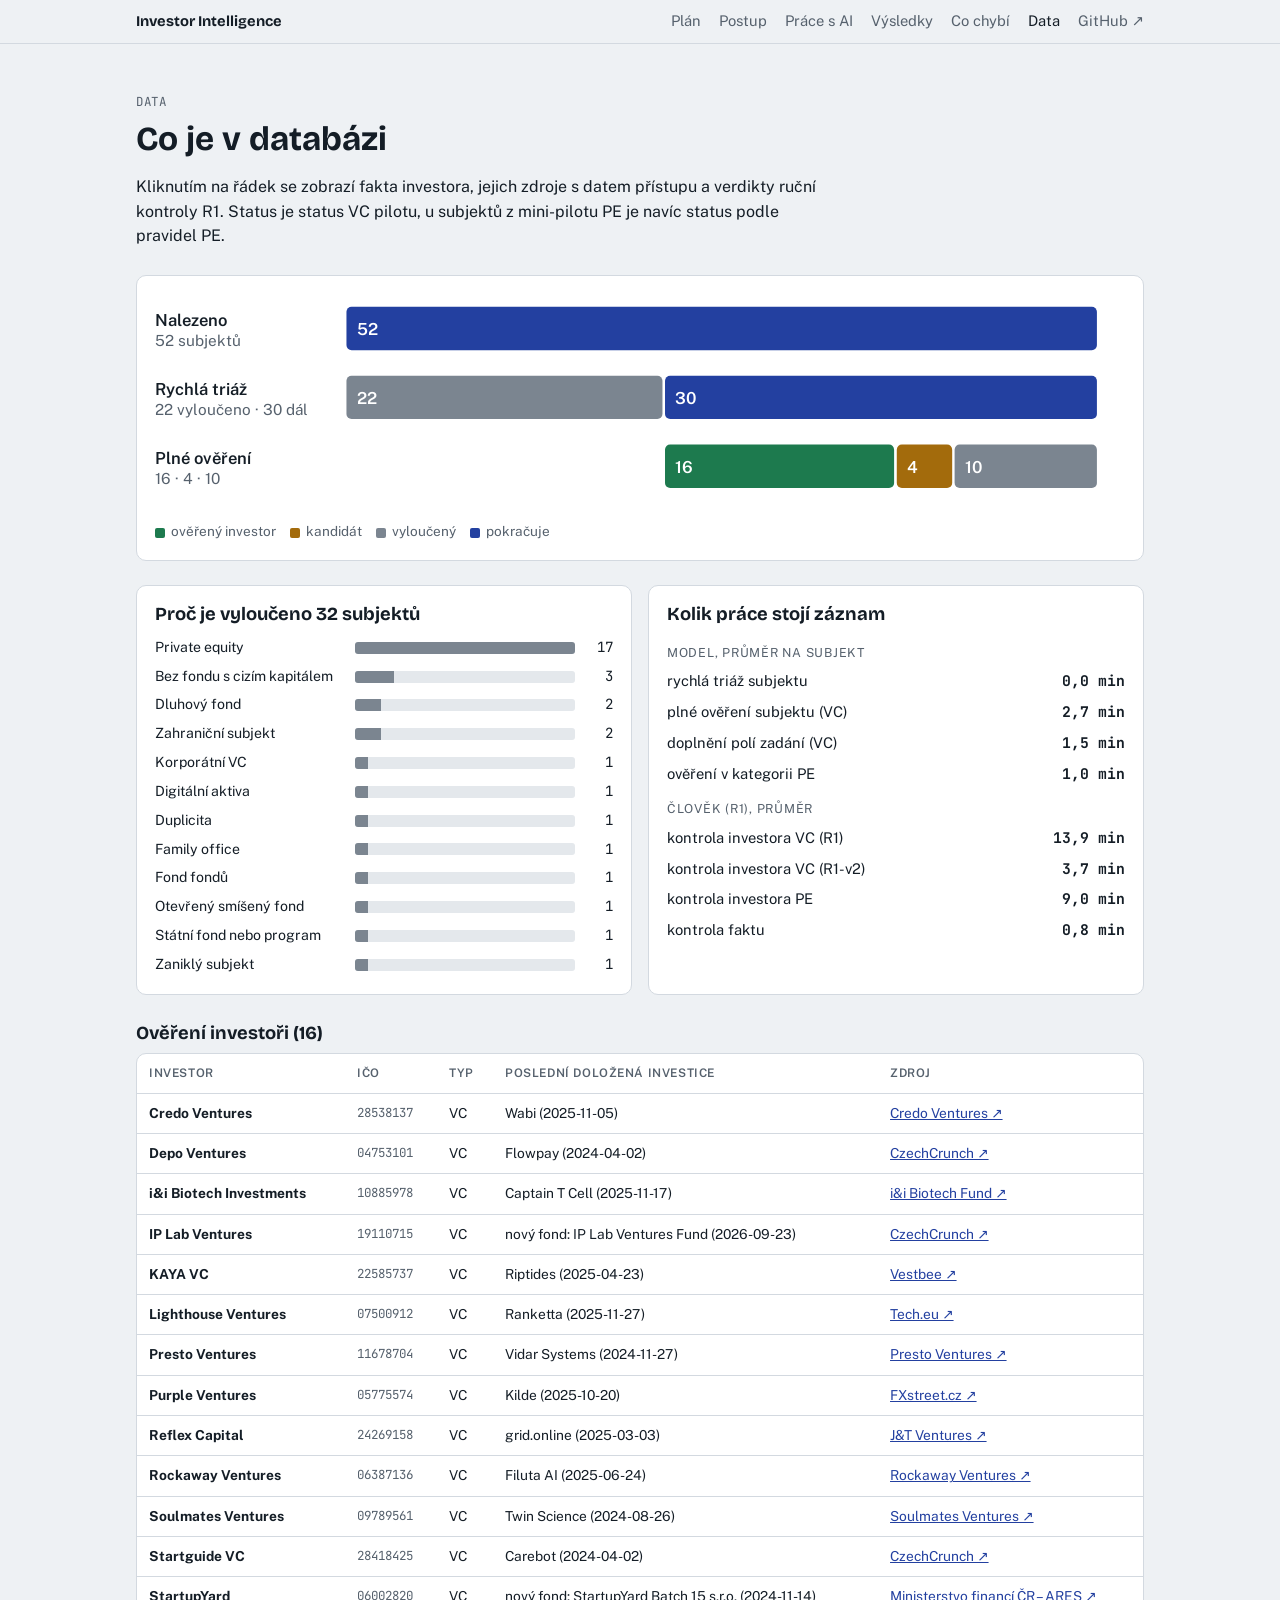
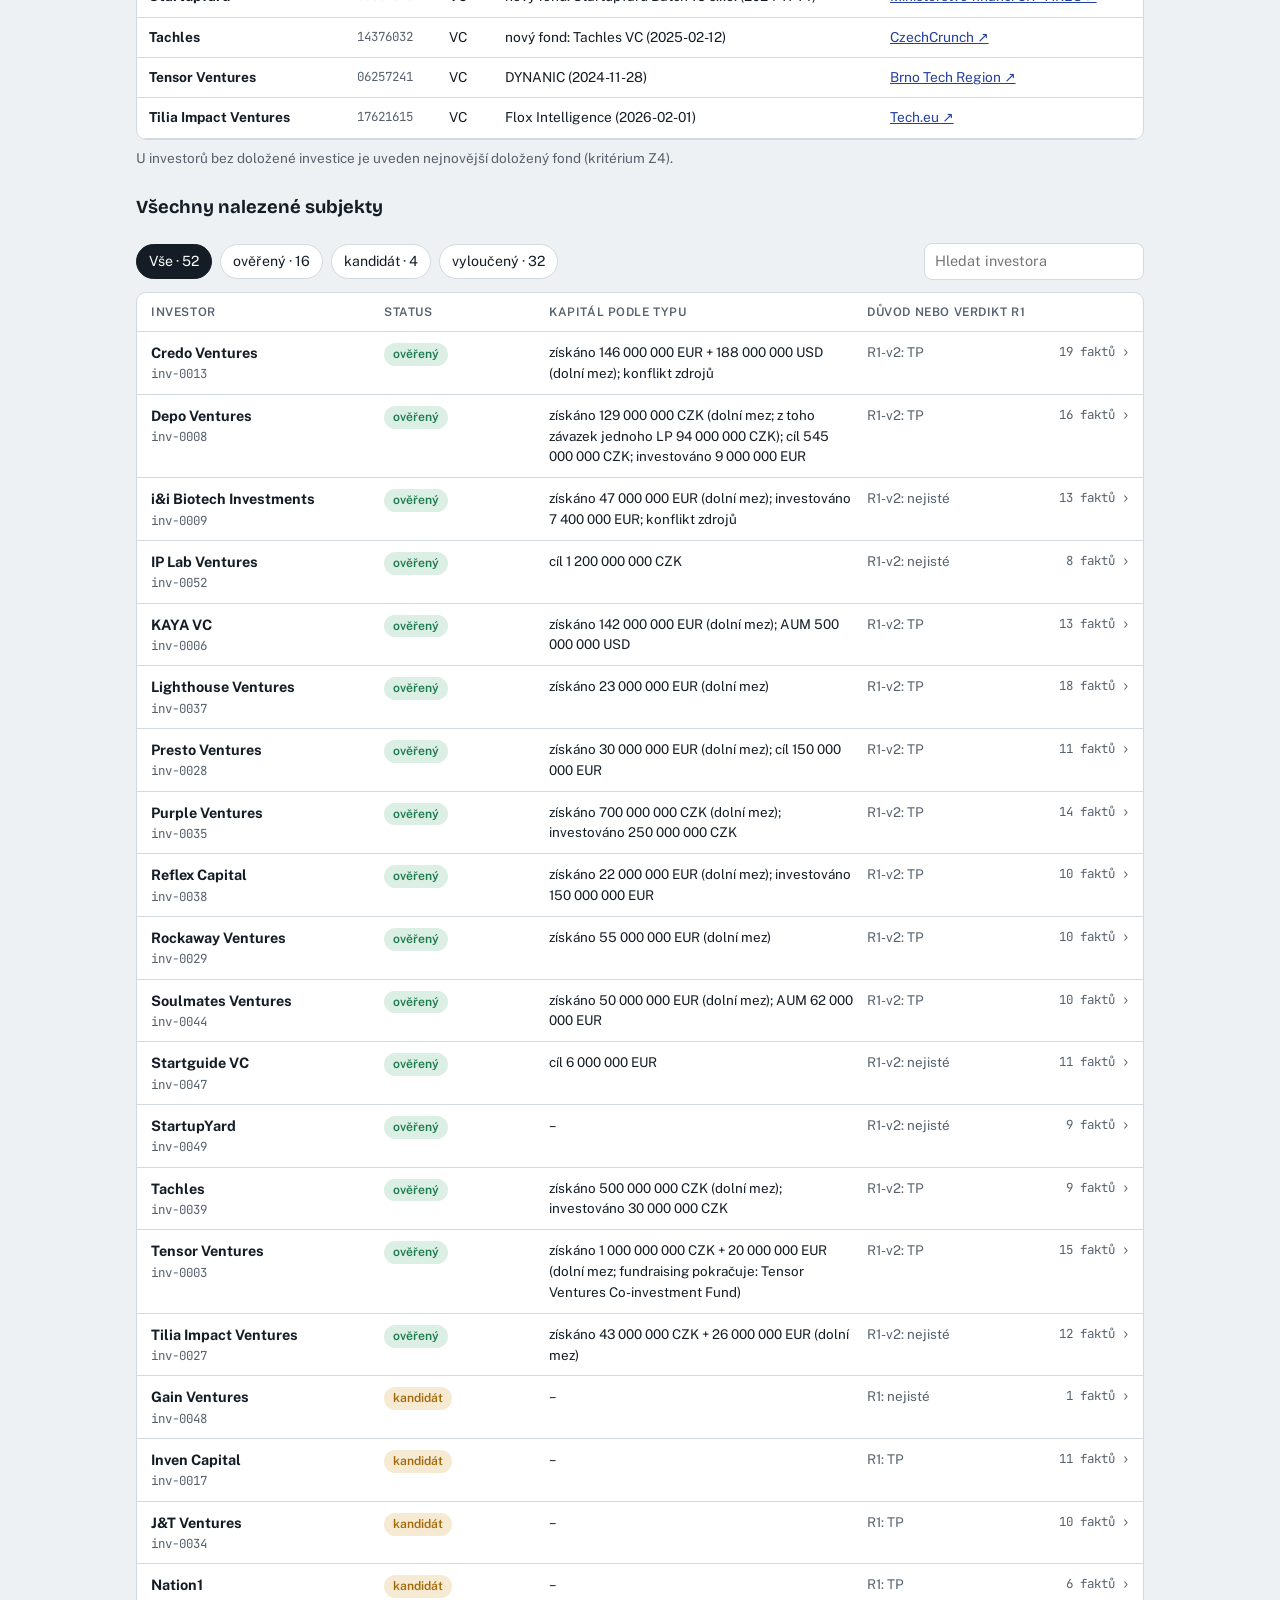
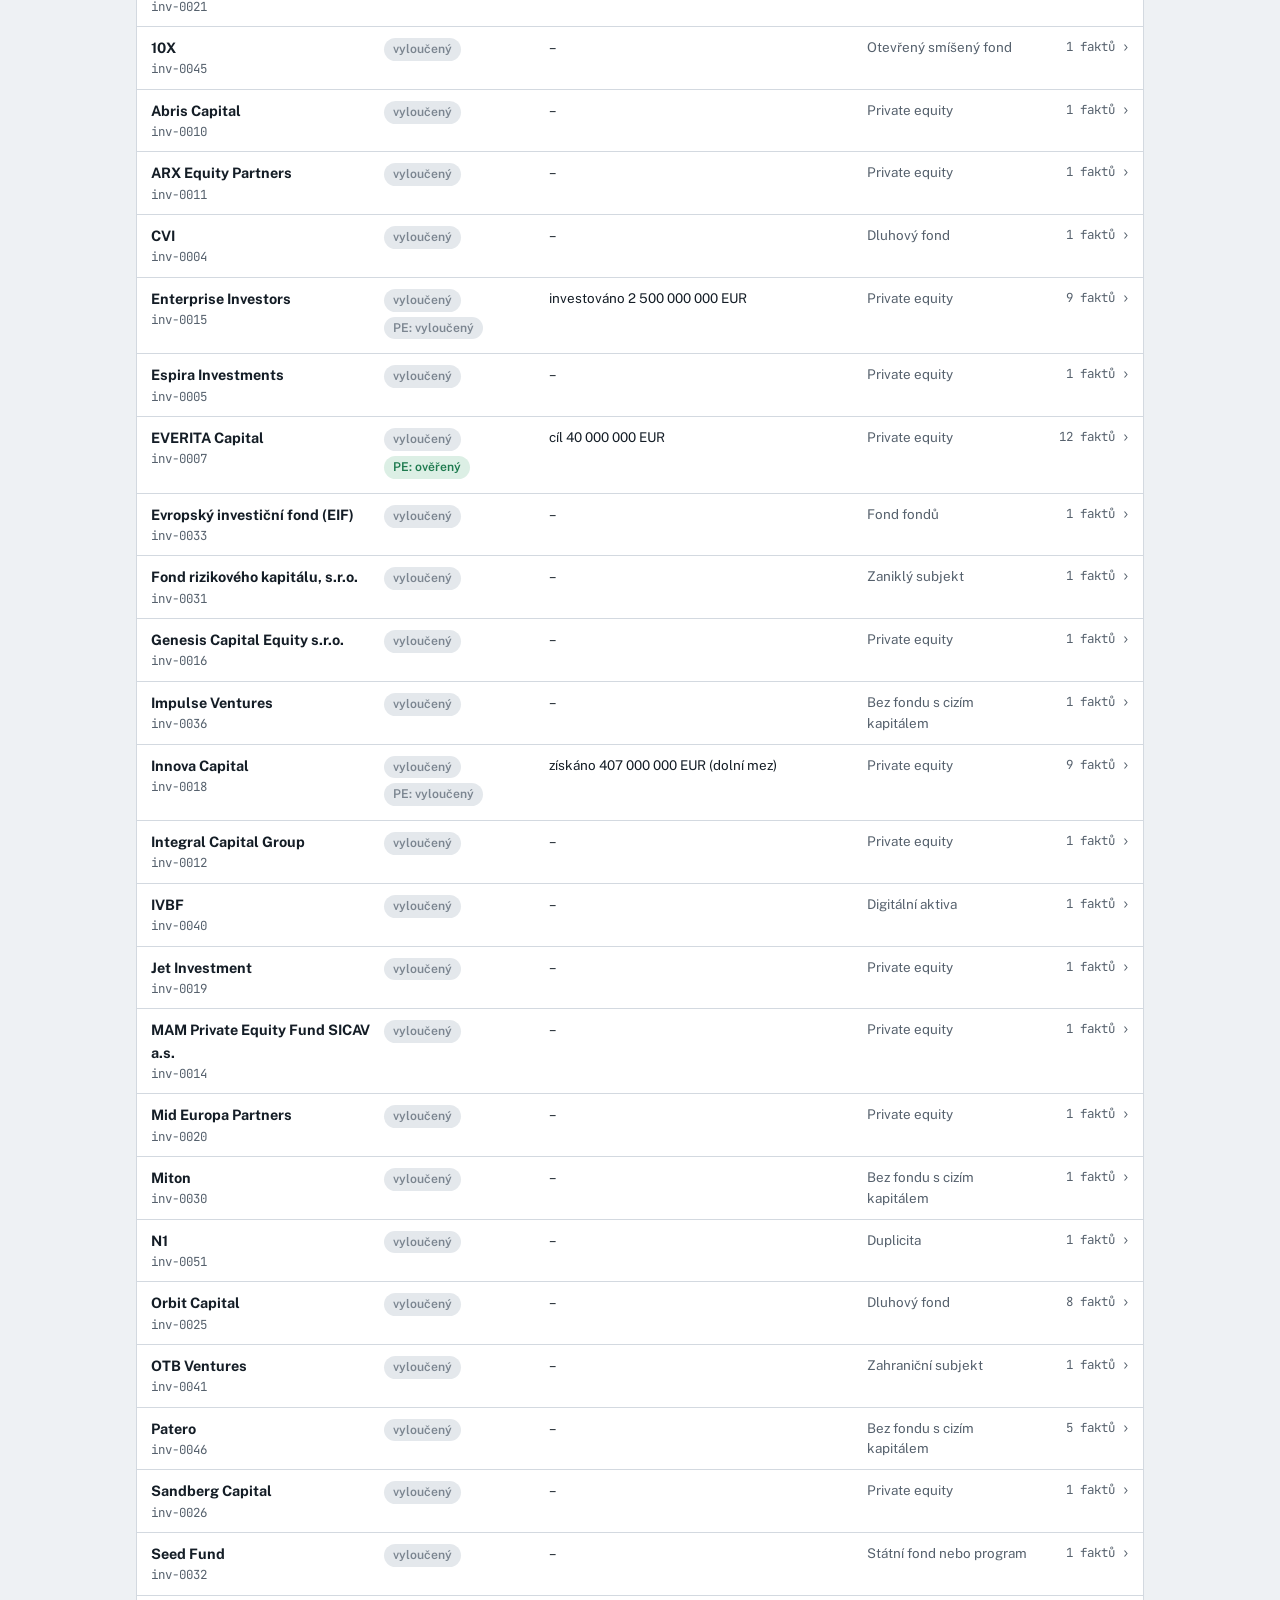
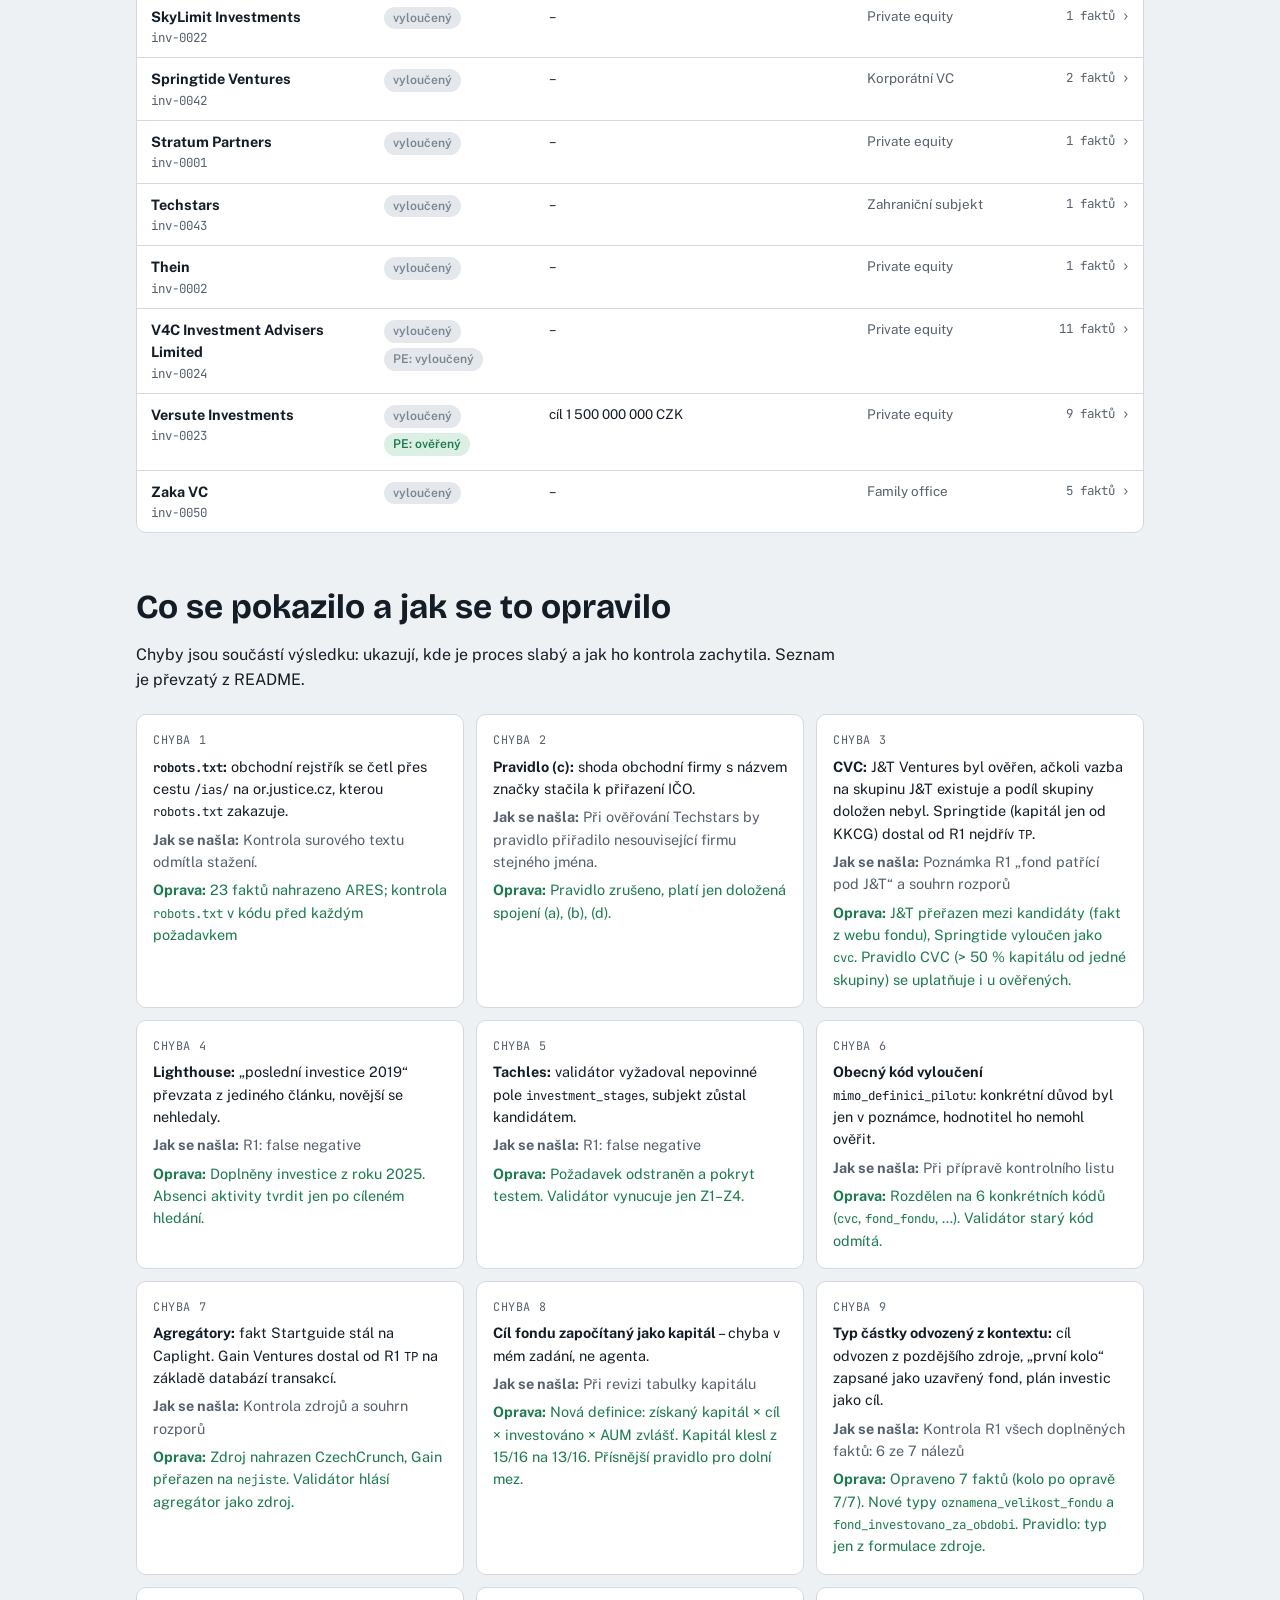
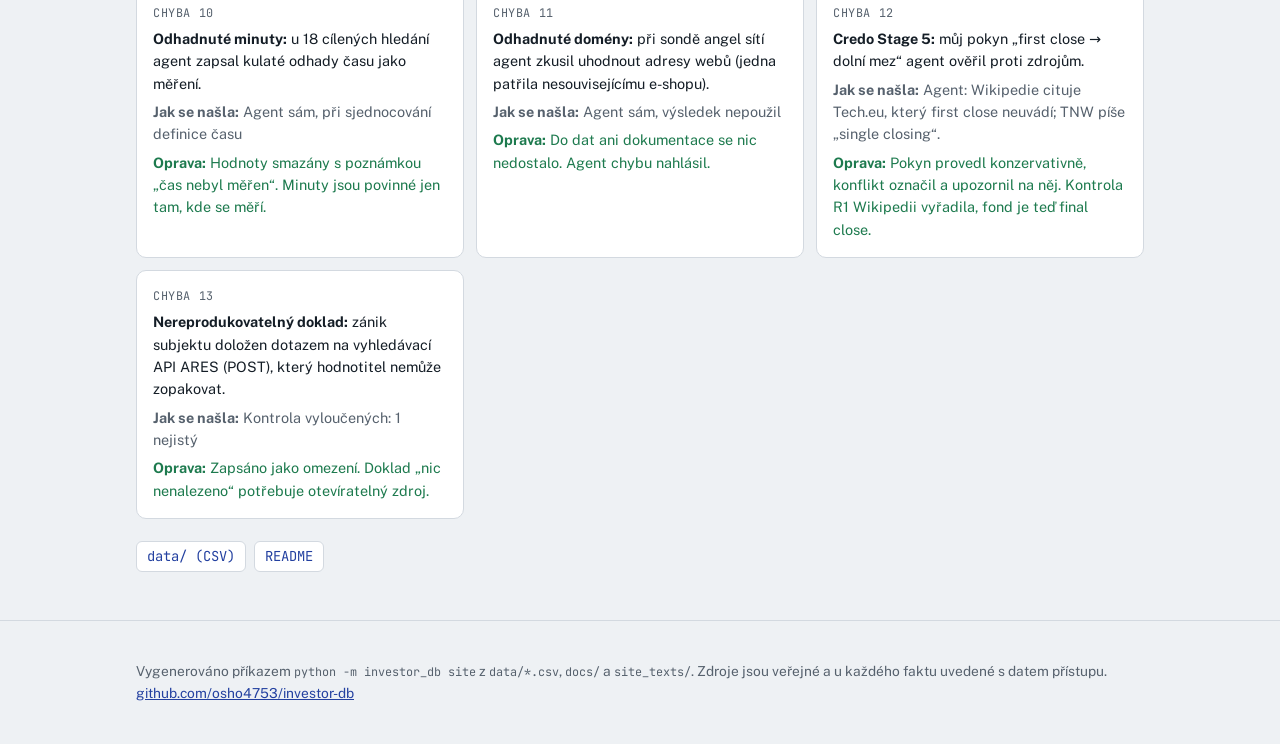
==== commit 05261615: "review: kolo R1-v2 (11 TP, 5 nejistých) jako samostatné kolo v reviews.csv, precision přísně 11/16 a" ====
--- a/site/data.html
+++ b/site/data.html
@@ -11,7 +11,7 @@
 </head>
 <body>
 <nav class="top" aria-label="Hlavní navigace"><div class="wrap"><a class="brand" href="index.html">Investor Intelligence</a><a href="index.html#plan">Plán</a><a href="index.html#postup">Postup</a><a href="index.html#ai">Práce s AI</a><a href="index.html#vysledky">Výsledky</a><a href="index.html#dalsi">Co chybí</a><a href="data.html" aria-current="page">Data</a><a href="https://github.com/osho4753/investor-db">GitHub ↗</a></div></nav>
-<section><div class="wrap"><p class="eyebrow">Data</p><h2>Co je v databázi</h2><p>Kliknutím na řádek se zobrazí fakta investora, jejich zdroje s datem přístupu a verdikty ruční kontroly R1. Status je status VC pilotu, u subjektů z mini-pilotu PE je navíc status podle pravidel PE.</p><div class="funnel" role="img" aria-label="Trychtýř: 52 nalezených subjektů, 22 vyloučeno rychlou triáží, 30 plně ověřeno."><svg viewBox="0 0 760 170"><text x="0" y="25" font-weight="600">Nalezeno</text><text x="0" y="41" class="lbl">52 subjektů</text><rect x="150.0" y="10" width="588.0" height="34" rx="4" fill="var(--accent)"/><text x="158.0" y="32" class="in">52</text><text x="0" y="79" font-weight="600">Rychlá triáž</text><text x="0" y="95" class="lbl">22 vyloučeno · 30 dál</text><rect x="150.0" y="64" width="247.6" height="34" rx="4" fill="var(--out)"/><text x="158.0" y="86" class="in">22</text><rect x="399.6" y="64" width="338.4" height="34" rx="4" fill="var(--accent)"/><text x="407.6" y="86" class="in">30</text><text x="0" y="133" font-weight="600">Plné ověření</text><text x="0" y="149" class="lbl">16 · 4 · 10</text><rect x="399.6" y="118" width="179.5" height="34" rx="4" fill="var(--ok)"/><text x="407.6" y="140" class="in">16</text><rect x="581.2" y="118" width="43.4" height="34" rx="4" fill="var(--cand)"/><text x="589.2" y="140" class="in">4</text><rect x="626.5" y="118" width="111.5" height="34" rx="4" fill="var(--out)"/><text x="634.5" y="140" class="in">10</text></svg><div class="legend"><span><i style="background:var(--ok)"></i>ověřený investor</span><span><i style="background:var(--cand)"></i>kandidát</span><span><i style="background:var(--out)"></i>vyloučený</span><span><i style="background:var(--accent)"></i>pokračuje</span></div></div><div class="grid2"><div class="panel"><h3>Proč je vyloučeno 32 subjektů</h3><div class="bars"><div class="bar"><span>Private equity</span><span class="t"><span style="width:100.0%"></span></span><span class="v">17</span></div><div class="bar"><span>Bez fondu s cizím kapitálem</span><span class="t"><span style="width:17.6%"></span></span><span class="v">3</span></div><div class="bar"><span>Dluhový fond</span><span class="t"><span style="width:11.8%"></span></span><span class="v">2</span></div><div class="bar"><span>Zahraniční subjekt</span><span class="t"><span style="width:11.8%"></span></span><span class="v">2</span></div><div class="bar"><span>Korporátní VC</span><span class="t"><span style="width:5.9%"></span></span><span class="v">1</span></div><div class="bar"><span>Digitální aktiva</span><span class="t"><span style="width:5.9%"></span></span><span class="v">1</span></div><div class="bar"><span>Duplicita</span><span class="t"><span style="width:5.9%"></span></span><span class="v">1</span></div><div class="bar"><span>Family office</span><span class="t"><span style="width:5.9%"></span></span><span class="v">1</span></div><div class="bar"><span>Fond fondů</span><span class="t"><span style="width:5.9%"></span></span><span class="v">1</span></div><div class="bar"><span>Otevřený smíšený fond</span><span class="t"><span style="width:5.9%"></span></span><span class="v">1</span></div><div class="bar"><span>Státní fond nebo program</span><span class="t"><span style="width:5.9%"></span></span><span class="v">1</span></div><div class="bar"><span>Zaniklý subjekt</span><span class="t"><span style="width:5.9%"></span></span><span class="v">1</span></div></div></div><div class="panel"><h3>Kolik práce stojí záznam</h3><div class="time"><span class="h">Model, průměr na subjekt</span><span>rychlá triáž subjektu</span><b>0,0 min</b><span>plné ověření subjektu (VC)</span><b>2,7 min</b><span>doplnění polí zadání (VC)</span><b>1,5 min</b><span>ověření v kategorii PE</span><b>1,0 min</b><span class="h">Člověk (R1), průměr</span><span>kontrola investora VC</span><b>13,9 min</b><span>kontrola investora PE</span><b>9,0 min</b><span>kontrola faktu</span><b>0,8 min</b></div></div></div><h3 id="overeni" class="docs">Ověření investoři (16)</h3><div class="tablewrap"><table><thead><tr><th>Investor</th><th>IČO</th><th>Typ</th><th>Poslední doložená investice</th><th>Zdroj</th></tr></thead><tbody><tr><td><b>Credo Ventures</b></td><td class="mono">28538137</td><td>VC</td><td>Wabi (2025-11-05)</td><td><a href="https://www.credoventures.com/newsroom" rel="noopener">Credo Ventures ↗</a></td></tr><tr><td><b>Depo Ventures</b></td><td class="mono">04753101</td><td>VC</td><td>Flowpay (2024-04-02)</td><td><a href="https://cc.cz/purple-presto-kaya-a-dalsi-investori-maji-apetit-startupove-fondy-nabiraji-dalsi-miliardy-korun/" rel="noopener">CzechCrunch ↗</a></td></tr><tr><td><b>i&amp;i Biotech Investments</b></td><td class="mono">10885978</td><td>VC</td><td>Captain T Cell (2025-11-17)</td><td><a href="https://www.inibio.eu/" rel="noopener">i&amp;i Biotech Fund ↗</a></td></tr><tr><td><b>IP Lab Ventures</b></td><td class="mono">19110715</td><td>VC</td><td>nový fond: IP Lab Ventures Fund (2026-09-23)</td><td><a href="https://cc.cz/vlada-posila-700-milionu-do-noveho-druhu-fondu-zameri-se-i-na-ai-ridi-ho-byvaly-sef-dame-jidlo/" rel="noopener">CzechCrunch ↗</a></td></tr><tr><td><b>KAYA VC</b></td><td class="mono">22585737</td><td>VC</td><td>Riptides (2025-04-23)</td><td><a href="https://www.vestbee.com/blog/articles/riptides-secures-3-3-m" rel="noopener">Vestbee ↗</a></td></tr><tr><td><b>Lighthouse Ventures</b></td><td class="mono">07500912</td><td>VC</td><td>Ranketta (2025-11-27)</td><td><a href="https://tech.eu/2025/11/27/ranketta-receives-eur1m-to-improve-ecommerce-brand-performance-in-ai-search/" rel="noopener">Tech.eu ↗</a></td></tr><tr><td><b>Presto Ventures</b></td><td class="mono">11678704</td><td>VC</td><td>Vidar Systems (2024-11-27)</td><td><a href="https://prestoventures.com/news" rel="noopener">Presto Ventures ↗</a></td></tr><tr><td><b>Purple Ventures</b></td><td class="mono">05775574</td><td>VC</td><td>Kilde (2025-10-20)</td><td><a href="https://www.fxstreet.cz/klicova-slova+kilde.html" rel="noopener">FXstreet.cz ↗</a></td></tr><tr><td><b>Reflex Capital</b></td><td class="mono">24269158</td><td>VC</td><td>grid.online (2025-03-03)</td><td><a href="https://www.jtventures.cz/blog" rel="noopener">J&amp;T Ventures ↗</a></td></tr><tr><td><b>Rockaway Ventures</b></td><td class="mono">06387136</td><td>VC</td><td>Filuta AI (2025-06-24)</td><td><a href="https://rockawayventures.com/" rel="noopener">Rockaway Ventures ↗</a></td></tr><tr><td><b>Soulmates Ventures</b></td><td class="mono">09789561</td><td>VC</td><td>Twin Science (2024-08-26)</td><td><a href="https://soulmatesventures.com/" rel="noopener">Soulmates Ventures ↗</a></td></tr><tr><td><b>Startguide VC</b></td><td class="mono">28418425</td><td>VC</td><td>Carebot (2024-04-02)</td><td><a href="https://cc.cz/purple-presto-kaya-a-dalsi-investori-maji-apetit-startupove-fondy-nabiraji-dalsi-miliardy-korun/" rel="noopener">CzechCrunch ↗</a></td></tr><tr><td><b>StartupYard</b></td><td class="mono">06002820</td><td>VC</td><td>nový fond: StartupYard Batch 15 s.r.o. (2024-11-14)</td><td><a href="https://ares.gov.cz/ekonomicke-subjekty-v-be/rest/ekonomicke-subjekty/22266852" rel="noopener">Ministerstvo financí ČR – ARES ↗</a></td></tr><tr><td><b>Tachles</b></td><td class="mono">14376032</td><td>VC</td><td>nový fond: Tachles VC (2025-02-12)</td><td><a href="https://cc.cz/cesi-v-izraeli-na-lovu-miliardovych-jednorozcu-navzdory-konfliktu-se-tu-startupum-dari-hlasi/" rel="noopener">CzechCrunch ↗</a></td></tr><tr><td><b>Tensor Ventures</b></td><td class="mono">06257241</td><td>VC</td><td>DYNANIC (2024-11-28)</td><td><a href="https://brnotechregion.eu/en/news/cipova-revoluce-z-univerzitniho-brna-tensor-ventur" rel="noopener">Brno Tech Region ↗</a></td></tr><tr><td><b>Tilia Impact Ventures</b></td><td class="mono">17621615</td><td>VC</td><td>Flox Intelligence (2026-02-01)</td><td><a href="https://funding.tech.eu/investors/Tilia%20Impact%20Ventures" rel="noopener">Tech.eu ↗</a></td></tr></tbody></table></div><p class="note-small">U investorů bez doložené investice je uveden nejnovější doložený fond (kritérium Z4).</p><h3 class="docs">Všechny nalezené subjekty</h3><div class="filters" role="group" aria-label="Filtr podle statusu"><button class="chip" data-f="all" aria-pressed="true">Vše · 52</button><button class="chip" data-f="overeny" aria-pressed="false">ověřený · 16</button><button class="chip" data-f="kandidat" aria-pressed="false">kandidát · 4</button><button class="chip" data-f="vyloucen" aria-pressed="false">vyloučený · 32</button><input id="q" type="search" placeholder="Hledat investora" aria-label="Hledat investora"></div><div class="invlist"><div class="invhead"><span>Investor</span><span>Status</span><span>Kapitál podle typu</span><span>Důvod nebo verdikt R1</span><span></span></div><details class="inv" data-status="overeny" data-search="credo ventures inv-0013"><summary><span class="name"><b>Credo Ventures</b><span class="mono">inv-0013</span></span><span class="st"><span class="pill ok">ověřený</span></span><span class="cap">získáno 146 000 000 EUR + 188 000 000 USD (dolní mez); konflikt zdrojů</span><span class="note">R1: TP</span><span class="mono cnt">19 faktů ›</span></summary><ul class="facts"><li><span class="f">Název</span><span class="val">Credo Ventures <a href="https://www.credoventures.com/" rel="noopener">Credo Ventures ↗</a> <span class="mono">f-00023, přístup 2026-10-09</span></span><span class="badges"></span></li><li><span class="f">Web</span><span class="val">https://www.credoventures.com/ <a href="https://www.credoventures.com/" rel="noopener">Credo Ventures ↗</a> <span class="mono">f-00024, přístup 2026-10-09</span></span><span class="badges"></span></li><li><span class="f">Fáze</span><span class="val">pre-seed <a href="https://www.credoventures.com/" rel="noopener">Credo Ventures ↗</a> <span class="mono">f-00026, přístup 2026-10-09</span></span><span class="badges"></span></li><li><span class="f">Sektory</span><span class="val">bez sektorového omezení (sector agnostic) <a href="https://www.credoventures.com/" rel="noopener">Credo Ventures ↗</a> <span class="mono">f-00027, přístup 2026-10-09</span></span><span class="badges"><span class="vd spravne">R1 vzorek: správně</span></span></li><li><span class="f">Ticket od</span><span class="val">1 000 000 USD <a href="https://www.credoventures.com/" rel="noopener">Credo Ventures ↗</a> <span class="mono">f-00028, přístup 2026-10-09</span></span><span class="badges"><span class="vd spravne">R1 vzorek: správně</span></span></li><li><span class="f">Ticket do</span><span class="val">5 000 000 USD <a href="https://www.credoventures.com/" rel="noopener">Credo Ventures ↗</a> <span class="mono">f-00029, přístup 2026-10-09</span></span><span class="badges"></span></li><li><span class="f">O fondu</span><span class="val">first close 88 mil. USD v březnu 2026 · fond Credo Stage 5 <a href="https://en.wikipedia.org/wiki/Venture_capital_in_the_Czech_Republic" rel="noopener">Wikipedie ↗</a> <span class="mono">f-00030, přístup 2026-10-09</span></span><span class="badges"><span class="vd spravne">R1 vzorek: správně</span></span></li><li><span class="f">Doložená investice</span><span class="val">Wabi · k 2025-11-05 <a href="https://www.credoventures.com/newsroom" rel="noopener">Credo Ventures ↗</a> <span class="mono">f-00031, přístup 2026-10-09</span></span><span class="badges"></span></li><li><span class="f">IČO</span><span class="val">28538137 <a href="https://ares.gov.cz/ekonomicke-subjekty-v-be/rest/ekonomicke-subjekty/28538137" rel="noopener">Ministerstvo financí ČR – ARES ↗</a> <span class="mono">f-00206, přístup 2026-10-09</span></span><span class="badges"></span></li><li><span class="f">Fond uzavřen</span><span class="val">88 000 000 USD · fond Credo Stage 5 · k 2026-03-23 <a href="https://tech.eu/2026/03/23/credo-ventures-raises-88m-fund-5-to-double-down-on-pre-seed-in-cee-and-its-global-diaspora/" rel="noopener">Tech.eu ↗</a> <span class="mono">f-00266, přístup 2026-10-11</span></span><span class="badges"><span class="vd spravne">R1 po doplnění: správně</span></span></li><li><span class="f">Fond uzavřen</span><span class="val">75 000 000 EUR · fond CS4 · k 2022-10-11 <a href="https://en.ain.ua/2022/10/11/credo-ventures-closes-its-fourth-fund" rel="noopener">AIN.UA ↗</a> <span class="mono">f-00267, přístup 2026-10-12</span></span><span class="badges"><span class="vd nelze_overit">R1 po doplnění: nelze ověřit</span><span class="vd spravne">R1 po opravě: správně</span></span></li><li><span class="f">Fond uzavřen</span><span class="val">18 000 000 EUR · fond Credo 1 <a href="https://cc.cz/dalsi-tezka-vaha-na-investicnim-poli-ceske-credo-otevira-svuj-treti-fond-ve-kterem-ma-pro-startupy-25-miliardy-korun/" rel="noopener">CzechCrunch ↗</a> <span class="mono">f-00289, přístup 2026-10-11</span></span><span class="badges"><span class="vd spravne">R1 po doplnění: správně</span></span></li><li><span class="f">Fond uzavřen</span><span class="val">53 000 000 EUR · fond Credo 2 <a href="https://cc.cz/dalsi-tezka-vaha-na-investicnim-poli-ceske-credo-otevira-svuj-treti-fond-ve-kterem-ma-pro-startupy-25-miliardy-korun/" rel="noopener">CzechCrunch ↗</a> <span class="mono">f-00290, přístup 2026-10-11</span></span><span class="badges"><span class="vd spravne">R1 po doplnění: správně</span></span></li><li><span class="f">Fond uzavřen</span><span class="val">100 000 000 USD · fond Credo Stage 3 · k 2019-11-01 <a href="https://www.money.pl/gielda/fundusz-credo-ventures-planuje-zainwestowac-prawie-100-mln-usd-w-cee-6487384000940161a.html" rel="noopener">money.pl ↗</a> <span class="mono">f-00291, přístup 2026-10-11</span></span><span class="badges"><span class="vd spravne">R1 po doplnění: správně</span></span></li><li><span class="f">Počet fondů</span><span class="val">5 · k 2026-03-23 <a href="https://tech.eu/2026/03/23/credo-ventures-raises-88m-fund-5-to-double-down-on-pre-seed-in-cee-and-its-global-diaspora/" rel="noopener">Tech.eu ↗</a> <span class="mono">f-00292, přístup 2026-10-11</span></span><span class="badges"><span class="vd spravne">R1 po doplnění: správně</span></span></li><li><span class="f">First close</span><span class="val">88 000 000 USD · fond Credo Stage 5 · k 2026-03-01 <a href="https://en.wikipedia.org/wiki/Venture_capital_in_the_Czech_Republic" rel="noopener">Wikipedie ↗</a> <span class="mono">f-00295, přístup 2026-10-11</span></span><span class="badges"><span class="vd chybne">R1 po doplnění: chybně</span></span></li><li><span class="f">Final close</span><span class="val">88 000 000 USD · fond Credo Stage 5 · k 2026-03-23 <a href="https://thenextweb.com/news/credo-ventures-88m-fund" rel="noopener">TNW ↗</a> <span class="mono">f-00296, přístup 2026-10-11</span></span><span class="badges"><span class="vd spravne">R1 po doplnění: správně</span></span></li><li><span class="f">Fond uzavřen</span><span class="val">100 000 000 EUR · fond Credo Stage 3 <a href="https://cc.cz/andrej-kiska-z-credo-ventures-nejdriv-byla-slabina-ze-jsme-z-vychodni-evropy-ted-na-to-investori-v-silicon-valley-slysi/" rel="noopener">CzechCrunch ↗</a> <span class="mono">f-00297, přístup 2026-10-11</span></span><span class="badges"><span class="vd spravne">R1 po doplnění: správně</span></span></li><li><span class="f">O fondu</span><span class="val">čtvrtý vlajkový fond Credo nese označení CS4 a uzavírá se na 75 mil. EUR; first close proběhl dříve v roce 2022 · fond CS4 <a href="https://podim.org/credo-ventures-closes-4th-fund-at-e75m/" rel="noopener">Podim ↗</a> <span class="mono">f-00298, přístup 2026-10-12</span></span><span class="badges"><span class="vd spravne">R1 po opravě: správně</span></span></li></ul></details><details class="inv" data-status="overeny" data-search="depo ventures inv-0008"><summary><span class="name"><b>Depo Ventures</b><span class="mono">inv-0008</span></span><span class="st"><span class="pill ok">ověřený</span></span><span class="cap">získáno 129 000 000 CZK (dolní mez; z toho závazek jednoho LP 94 000 000 CZK); cíl 545 000 000 CZK; investováno 9 000 000 EUR</span><span class="note">R1: TP</span><span class="mono cnt">16 faktů ›</span></summary><ul class="facts"><li><span class="f">Název</span><span class="val">Depo Ventures <a href="https://cvca.cz/en/depo-ventures-2/" rel="noopener">CVCA – Czech Private Equity and Venture Capital Association ↗</a> <span class="mono">f-00041, přístup 2026-10-09</span></span><span class="badges"></span></li><li><span class="f">Web</span><span class="val">https://depoventures.com/ <a href="https://depoventures.com/" rel="noopener">DEPO Ventures ↗</a> <span class="mono">f-00042, přístup 2026-10-09</span></span><span class="badges"></span></li><li><span class="f">Fáze</span><span class="val">pre-seed <a href="https://depoventures.com/" rel="noopener">DEPO Ventures ↗</a> <span class="mono">f-00044, přístup 2026-10-09</span></span><span class="badges"></span></li><li><span class="f">Sektory</span><span class="val">finanční technologie (fintech), energetika, průmysl <a href="https://depoventures.com/" rel="noopener">DEPO Ventures ↗</a> <span class="mono">f-00045, přístup 2026-10-09</span></span><span class="badges"></span></li><li><span class="f">Ticket od</span><span class="val">250 000 EUR <a href="https://depoventures.com/" rel="noopener">DEPO Ventures ↗</a> <span class="mono">f-00046, přístup 2026-10-09</span></span><span class="badges"></span></li><li><span class="f">Ticket do</span><span class="val">500 000 EUR <a href="https://depoventures.com/" rel="noopener">DEPO Ventures ↗</a> <span class="mono">f-00047, přístup 2026-10-09</span></span><span class="badges"></span></li><li><span class="f">O fondu</span><span class="val">vybrán NRI pro program Fond Ukrajina, závazek NRI 94 mil. Kč; správce DEPO Ventures Sàrl (Lucembursko) · fond DEPO Ventures One SCSp · k 2026-08-26 <a href="https://www.nrb.cz/nri-dokoncila-vyber-venture-kapitaloveho-fondu-pro-program-fond-ukrajina/" rel="noopener">Národní rozvojová banka ↗</a> <span class="mono">f-00049, přístup 2026-10-09</span></span><span class="badges"></span></li><li><span class="f">Sektory</span><span class="val">finanční technologie (fintech), energetika, průmysl, obrana a bezpečnost <a href="https://depoventures.com/" rel="noopener">DEPO Ventures ↗</a> <span class="mono">f-00205, přístup 2026-10-09</span></span><span class="badges"></span></li><li><span class="f">IČO</span><span class="val">04753101 <a href="https://ares.gov.cz/ekonomicke-subjekty-v-be/rest/ekonomicke-subjekty/04753101" rel="noopener">Ministerstvo financí ČR – ARES ↗</a> <span class="mono">f-00208, přístup 2026-10-09</span></span><span class="badges"></span></li><li><span class="f">O fondu</span><span class="val">fondový vehikl zapsaný v obchodním rejstříku 6. 8. 2021 · fond DEPO VENTURES AF II., osoba rizikového kapitálu, s.r.o. <a href="https://ares.gov.cz/ekonomicke-subjekty-v-be/rest/ekonomicke-subjekty/11726377" rel="noopener">Ministerstvo financí ČR – ARES ↗</a> <span class="mono">f-00209, přístup 2026-10-09</span></span><span class="badges"></span></li><li><span class="f">Doložená investice</span><span class="val">Flowpay · k 2024-04-02 <a href="https://cc.cz/purple-presto-kaya-a-dalsi-investori-maji-apetit-startupove-fondy-nabiraji-dalsi-miliardy-korun/" rel="noopener">CzechCrunch ↗</a> <span class="mono">f-00246, přístup 2026-10-11</span></span><span class="badges"></span></li><li><span class="f">Investováno celkem</span><span class="val">9 000 000 EUR <a href="https://depoventures.com/" rel="noopener">DEPO Ventures ↗</a> <span class="mono">f-00257, přístup 2026-10-11</span></span><span class="badges"><span class="vd spravne">R1 po doplnění: správně</span></span></li><li><span class="f">Fond uzavřen</span><span class="val">35 000 000 CZK · fond Grouport Ventures <a href="https://cc.cz/cesti-depo-ventures-oteviraji-druhy-fond-v-desitkach-milionu-prvni-investice-podpori-startup-ktery-ukazuje-data-z-kryptouctu/" rel="noopener">CzechCrunch ↗</a> <span class="mono">f-00258, přístup 2026-10-11</span></span><span class="badges"><span class="vd spravne">R1 po doplnění: správně</span></span></li><li><span class="f">Cílová velikost</span><span class="val">45 000 000 CZK · fond Depo Angels Fund II · k 2022-01-25 <a href="https://cc.cz/cesti-depo-ventures-oteviraji-druhy-fond-v-desitkach-milionu-prvni-investice-podpori-startup-ktery-ukazuje-data-z-kryptouctu/" rel="noopener">CzechCrunch ↗</a> <span class="mono">f-00259, přístup 2026-10-11</span></span><span class="badges"><span class="vd spravne">R1 po doplnění: správně</span></span></li><li><span class="f">Cílová velikost</span><span class="val">500 000 000 CZK · fond Depo Ventures – třetí andělský fond · k 2022-10-07 <a href="https://cc.cz/vice-penez-pro-nejmladsi-startupy-depo-ventures-otevira-novy-andelsky-fond-cili-na-pul-miliardy/" rel="noopener">CzechCrunch ↗</a> <span class="mono">f-00260, přístup 2026-10-11</span></span><span class="badges"><span class="vd spravne">R1 po doplnění: správně</span></span></li><li><span class="f">Závazek jednoho LP</span><span class="val">94 000 000 CZK · fond DEPO Ventures One SCSp · k 2026-08-26 <a href="https://www.nrb.cz/nri-dokoncila-vyber-venture-kapitaloveho-fondu-pro-program-fond-ukrajina/" rel="noopener">Národní rozvojová banka ↗</a> <span class="mono">f-00261, přístup 2026-10-11</span></span><span class="badges"><span class="vd spravne">R1 po doplnění: správně</span></span></li></ul></details><details class="inv" data-status="overeny" data-search="i&amp;i biotech investments inv-0009"><summary><span class="name"><b>i&amp;i Biotech Investments</b><span class="mono">inv-0009</span></span><span class="st"><span class="pill ok">ověřený</span></span><span class="cap">získáno 47 000 000 EUR (dolní mez); investováno 7 400 000 EUR; konflikt zdrojů</span><span class="note">R1: TP</span><span class="mono cnt">13 faktů ›</span></summary><ul class="facts"><li><span class="f">Název</span><span class="val">i&amp;i Biotech Investments <a href="https://cvca.cz/en/biotech-investments/" rel="noopener">CVCA – Czech Private Equity and Venture Capital Association ↗</a> <span class="mono">f-00067, přístup 2026-10-09</span></span><span class="badges"><span class="vd spravne">R1 vzorek: správně</span></span></li><li><span class="f">Web</span><span class="val">https://www.inibio.eu/ <a href="https://cvca.cz/en/biotech-investments/" rel="noopener">CVCA – Czech Private Equity and Venture Capital Association ↗</a> <span class="mono">f-00068, přístup 2026-10-09</span></span><span class="badges"></span></li><li><span class="f">Fáze</span><span class="val">pre-seed, seed <a href="https://www.inibio.eu/" rel="noopener">i&amp;i Biotech Fund ↗</a> <span class="mono">f-00070, přístup 2026-10-09</span></span><span class="badges"></span></li><li><span class="f">Sektory</span><span class="val">biotechnologie, zdravotnické technologie (healthtech) <a href="https://www.inibio.eu/" rel="noopener">i&amp;i Biotech Fund ↗</a> <span class="mono">f-00071, přístup 2026-10-11</span></span><span class="badges"><span class="vd chybne">R1 vzorek: chybně</span></span></li><li><span class="f">Ticket od</span><span class="val">150 000 EUR <a href="https://www.inibio.eu/" rel="noopener">i&amp;i Biotech Fund ↗</a> <span class="mono">f-00072, přístup 2026-10-09</span></span><span class="badges"></span></li><li><span class="f">Ticket do</span><span class="val">2 000 000 EUR <a href="https://www.inibio.eu/" rel="noopener">i&amp;i Biotech Fund ↗</a> <span class="mono">f-00073, přístup 2026-10-09</span></span><span class="badges"></span></li><li><span class="f">O fondu</span><span class="val">lucemburský fond; investiční poradce Biotech Investments s.r.o., Praha 8; EIF uveden jako partner · fond i&amp;i Biotech Fund I SCSp <a href="https://www.inibio.eu/" rel="noopener">i&amp;i Biotech Fund ↗</a> <span class="mono">f-00074, přístup 2026-10-09</span></span><span class="badges"></span></li><li><span class="f">Doložená investice</span><span class="val">Captain T Cell · k 2025-11-17 <a href="https://www.inibio.eu/" rel="noopener">i&amp;i Biotech Fund ↗</a> <span class="mono">f-00075, přístup 2026-10-09</span></span><span class="badges"></span></li><li><span class="f">IČO</span><span class="val">10885978 <a href="https://ares.gov.cz/ekonomicke-subjekty-v-be/rest/ekonomicke-subjekty/10885978" rel="noopener">Ministerstvo financí ČR – ARES ↗</a> <span class="mono">f-00211, přístup 2026-10-09</span></span><span class="badges"><span class="vd spravne">R1 vzorek: správně</span></span></li><li><span class="f">Oznámená velikost</span><span class="val">50 000 000 EUR · fond i&amp;i Biotech Fund I SCSp · k 2021-09-24 <a href="https://www.eif.org/press/all/eif-to-invest-25-million-to-support-biomedical-tech-transfer-in-central-europe" rel="noopener">European Investment Fund ↗</a> <span class="mono">f-00262, přístup 2026-10-12</span></span><span class="badges"><span class="vd nelze_overit">R1 po doplnění: nelze ověřit</span><span class="vd spravne">R1 po opravě: správně</span></span></li><li><span class="f">Závazek jednoho LP</span><span class="val">25 000 000 EUR · fond i&amp;i Biotech Fund I SCSp · k 2021-09-24 <a href="https://www.eif.org/press/all/eif-to-invest-25-million-to-support-biomedical-tech-transfer-in-central-europe" rel="noopener">European Investment Fund ↗</a> <span class="mono">f-00263, přístup 2026-10-11</span></span><span class="badges"><span class="vd spravne">R1 po doplnění: správně</span></span></li><li><span class="f">Fond uzavřen</span><span class="val">47 000 000 EUR · fond i&amp;i Biotech Fund I SCSp · k 2022-11-30 <a href="https://www.uochb.cz/en/news/451/experienced-businessmen-join-forces-with-excellent-science-invest-eur-2-million-in-the-fund-of-iocb-prague-family" rel="noopener">ÚOCHB AV ČR ↗</a> <span class="mono">f-00264, přístup 2026-10-11</span></span><span class="badges"><span class="vd spravne">R1 po doplnění: správně</span></span></li><li><span class="f">Fond investoval</span><span class="val">7 400 000 EUR · fond i&amp;i Biotech Fund I SCSp · k 2022-11-30 <a href="https://www.uochb.cz/en/news/451/experienced-businessmen-join-forces-with-excellent-science-invest-eur-2-million-in-the-fund-of-iocb-prague-family" rel="noopener">ÚOCHB AV ČR ↗</a> <span class="mono">f-00265, přístup 2026-10-11</span></span><span class="badges"><span class="vd spravne">R1 po doplnění: správně</span></span></li></ul></details><details class="inv" data-status="overeny" data-search="ip lab ventures inv-0052"><summary><span class="name"><b>IP Lab Ventures</b><span class="mono">inv-0052</span></span><span class="st"><span class="pill ok">ověřený</span></span><span class="cap">cíl 1 200 000 000 CZK</span><span class="note">R1: TP</span><span class="mono cnt">8 faktů ›</span></summary><ul class="facts"><li><span class="f">Cílová velikost</span><span class="val">1 200 000 000 CZK · fond IP Lab Ventures Fund · k 2026-09-23 <a href="https://cc.cz/vlada-posila-700-milionu-do-noveho-druhu-fondu-zameri-se-i-na-ai-ridi-ho-byvaly-sef-dame-jidlo/" rel="noopener">CzechCrunch ↗</a> <span class="mono">f-00152, přístup 2026-10-09</span></span><span class="badges"></span></li><li><span class="f">O fondu</span><span class="val">investice EIF 656 mil. Kč z Národního plánu obnovy; druhý VC fond z NPO po Tensor Ventures · fond IP Lab Ventures Fund · k 2026-09-23 <a href="https://cc.cz/vlada-posila-700-milionu-do-noveho-druhu-fondu-zameri-se-i-na-ai-ridi-ho-byvaly-sef-dame-jidlo/" rel="noopener">CzechCrunch ↗</a> <span class="mono">f-00153, přístup 2026-10-09</span></span><span class="badges"></span></li><li><span class="f">Název</span><span class="val">IP Lab Ventures <a href="https://www.e15.cz/byznys/e15-a-byznys/ip-lab-ventures-sazi-na-deep-tech-z-vedeckych-napadu-chce-budovat-firmy-svetove-urovne-1431586" rel="noopener">E15 ↗</a> <span class="mono">f-00196, přístup 2026-10-09</span></span><span class="badges"></span></li><li><span class="f">IČO</span><span class="val">19110715 <a href="https://ares.gov.cz/ekonomicke-subjekty-v-be/rest/ekonomicke-subjekty-vr/19110715" rel="noopener">Ministerstvo financí ČR – ARES (veřejný rejstřík) ↗</a> <span class="mono">f-00197, přístup 2026-10-09</span></span><span class="badges"><span class="vd spravne">R1 vzorek: správně</span></span></li><li><span class="f">Fáze</span><span class="val">pre-seed <a href="https://cc.cz/vedl-dame-jidlo-ted-pomaha-dostat-napady-vedcu-do-byznysoveho-sveta-casto-nevi-jak-na-to-rika-fingl/" rel="noopener">CzechCrunch ↗</a> <span class="mono">f-00198, přístup 2026-10-09</span></span><span class="badges"></span></li><li><span class="f">Sektory</span><span class="val">deep tech, biotechnologie, průmysl, umělá inteligence (AI) <a href="https://www.e15.cz/byznys/e15-a-byznys/ip-lab-ventures-sazi-na-deep-tech-z-vedeckych-napadu-chce-budovat-firmy-svetove-urovne-1431586" rel="noopener">E15 ↗</a> <span class="mono">f-00199, přístup 2026-10-09</span></span><span class="badges"><span class="vd spravne">R1 vzorek: správně</span></span></li><li><span class="f">Závazek jednoho LP</span><span class="val">656 000 000 CZK · fond IP Lab Ventures Fund · k 2026-09-23 <a href="https://cc.cz/vlada-posila-700-milionu-do-noveho-druhu-fondu-zameri-se-i-na-ai-ridi-ho-byvaly-sef-dame-jidlo/" rel="noopener">CzechCrunch ↗</a> <span class="mono">f-00287, přístup 2026-10-11</span></span><span class="badges"><span class="vd spravne">R1 po doplnění: správně</span></span></li><li><span class="f">Ticket do</span><span class="val">1 000 000 EUR <a href="https://www.lupa.cz/aktuality/ceske-univerzitni-napady-maji-dostat-az-miliardu-na-cestu-z-laboratore-do-byznysu-vetsina-penez-jde-z-evropy/" rel="noopener">Lupa.cz ↗</a> <span class="mono">f-00288, přístup 2026-10-11</span></span><span class="badges"><span class="vd spravne">R1 po doplnění: správně</span></span></li></ul></details><details class="inv" data-status="overeny" data-search="kaya vc inv-0006"><summary><span class="name"><b>KAYA VC</b><span class="mono">inv-0006</span></span><span class="st"><span class="pill ok">ověřený</span></span><span class="cap">získáno 142 000 000 EUR (dolní mez); AUM 500 000 000 USD</span><span class="note">R1: TP</span><span class="mono cnt">13 faktů ›</span></summary><ul class="facts"><li><span class="f">Název</span><span class="val">KAYA VC <a href="https://cvca.cz/en/kaya-vc-2/" rel="noopener">CVCA – Czech Private Equity and Venture Capital Association ↗</a> <span class="mono">f-00032, přístup 2026-10-09</span></span><span class="badges"><span class="vd spravne">R1 vzorek: správně</span></span></li><li><span class="f">Web</span><span class="val">https://www.kaya.vc/ <a href="https://cvca.cz/en/kaya-vc-2/" rel="noopener">CVCA – Czech Private Equity and Venture Capital Association ↗</a> <span class="mono">f-00033, přístup 2026-10-09</span></span><span class="badges"></span></li><li><span class="f">Fáze</span><span class="val">pre-seed, seed <a href="https://www.kaya.vc/" rel="noopener">KAYA ↗</a> <span class="mono">f-00035, přístup 2026-10-09</span></span><span class="badges"></span></li><li><span class="f">Ticket od</span><span class="val">1 000 000 USD <a href="https://www.kaya.vc/" rel="noopener">KAYA ↗</a> <span class="mono">f-00036, přístup 2026-10-11</span></span><span class="badges"></span></li><li><span class="f">Ticket do</span><span class="val">3 000 000 USD <a href="https://www.kaya.vc/" rel="noopener">KAYA ↗</a> <span class="mono">f-00037, přístup 2026-10-11</span></span><span class="badges"></span></li><li><span class="f">AUM</span><span class="val">500 000 000 USD <a href="https://www.kaya.vc/" rel="noopener">KAYA ↗</a> <span class="mono">f-00038, přístup 2026-10-11</span></span><span class="badges"></span></li><li><span class="f">O fondu</span><span class="val">subfond podporovaný InnovFin Equity; jako GP uveden lucemburský AIFM KAYA VC GP S.à r.l · fond ET3 <a href="https://www.kaya.vc/sustainability" rel="noopener">KAYA ↗</a> <span class="mono">f-00039, přístup 2026-10-09</span></span><span class="badges"></span></li><li><span class="f">Doložená investice</span><span class="val">Riptides · k 2025-04-23 <a href="https://www.vestbee.com/blog/articles/riptides-secures-3-3-m" rel="noopener">Vestbee ↗</a> <span class="mono">f-00040, přístup 2026-10-09</span></span><span class="badges"></span></li><li><span class="f">IČO</span><span class="val">22585737 <a href="https://ares.gov.cz/ekonomicke-subjekty-v-be/rest/ekonomicke-subjekty/22585737" rel="noopener">Ministerstvo financí ČR – ARES ↗</a> <span class="mono">f-00207, přístup 2026-10-09</span></span><span class="badges"></span></li><li><span class="f">Sektory</span><span class="val">bez sektorového omezení (sector agnostic) <a href="https://www.vestbee.com/blog/articles/kaya-secures-70-m" rel="noopener">Vestbee ↗</a> <span class="mono">f-00253, přístup 2026-10-11</span></span><span class="badges"><span class="vd spravne">R1 po doplnění: správně</span></span></li><li><span class="f">Final close</span><span class="val">72 000 000 EUR · fond KAYA Fund IV · k 2021-03-31 <a href="https://www.globalprivatecapital.org/?p=27830" rel="noopener">Global Private Capital Association (GPCA) ↗</a> <span class="mono">f-00254, přístup 2026-10-11</span></span><span class="badges"><span class="vd spravne">R1 po doplnění: správně</span></span></li><li><span class="f">Cílová velikost</span><span class="val">80 000 000 EUR · fond KAYA Fund V <a href="https://www.vestbee.com/blog/articles/kaya-secures-70-m" rel="noopener">Vestbee ↗</a> <span class="mono">f-00255, přístup 2026-10-11</span></span><span class="badges"><span class="vd spravne">R1 po doplnění: správně</span></span></li><li><span class="f">First close</span><span class="val">70 000 000 EUR · fond KAYA Fund V · k 2025-06-25 <a href="https://www.vestbee.com/blog/articles/kaya-secures-70-m" rel="noopener">Vestbee ↗</a> <span class="mono">f-00256, přístup 2026-10-11</span></span><span class="badges"><span class="vd spravne">R1 po doplnění: správně</span></span></li></ul></details><details class="inv" data-status="overeny" data-search="lighthouse ventures inv-0037"><summary><span class="name"><b>Lighthouse Ventures</b><span class="mono">inv-0037</span></span><span class="st"><span class="pill ok">ověřený</span></span><span class="cap">získáno 23 000 000 EUR (dolní mez)</span><span class="note">R1: TP</span><span class="mono cnt">18 faktů ›</span></summary><ul class="facts"><li><span class="f">Fáze</span><span class="val">pre-seed <a href="https://cc.cz/cesky-fond-lighthouse-ventures-vlozil-vyssi-stovky-tisic-eur-do-brnenskeho-ai-startupu-pekat-vision/" rel="noopener">CzechCrunch ↗</a> <span class="mono">f-00137, přístup 2026-10-09</span></span><span class="badges"></span></li><li><span class="f">Ticket do</span><span class="val">1 000 000 EUR <a href="https://cc.cz/cesky-fond-lighthouse-ventures-vlozil-vyssi-stovky-tisic-eur-do-brnenskeho-ai-startupu-pekat-vision/" rel="noopener">CzechCrunch ↗</a> <span class="mono">f-00138, přístup 2026-10-09</span></span><span class="badges"></span></li><li><span class="f">O fondu</span><span class="val">fond 23 mil. EUR, z toho 15 mil. EUR od EIF (stav 2019) · fond Lighthouse Ventures · k 2019-06-07 <a href="https://cc.cz/cesky-fond-lighthouse-ventures-vlozil-vyssi-stovky-tisic-eur-do-brnenskeho-ai-startupu-pekat-vision/" rel="noopener">CzechCrunch ↗</a> <span class="mono">f-00139, přístup 2026-10-09</span></span><span class="badges"></span></li><li><span class="f">Doložená investice</span><span class="val">Pekat Vision · k 2019-06-07 <a href="https://cc.cz/cesky-fond-lighthouse-ventures-vlozil-vyssi-stovky-tisic-eur-do-brnenskeho-ai-startupu-pekat-vision/" rel="noopener">CzechCrunch ↗</a> <span class="mono">f-00189, přístup 2026-10-09</span></span><span class="badges"></span></li><li><span class="f">Název</span><span class="val">Lighthouse Ventures <a href="https://lhv.vc/" rel="noopener">Lighthouse Ventures ↗</a> <span class="mono">f-00229, přístup 2026-10-11</span></span><span class="badges"></span></li><li><span class="f">Web</span><span class="val">https://lhv.vc/ <a href="https://lhv.vc/" rel="noopener">Lighthouse Ventures ↗</a> <span class="mono">f-00230, přístup 2026-10-11</span></span><span class="badges"></span></li><li><span class="f">Fáze</span><span class="val">pre-seed, seed <a href="https://lhv.vc/" rel="noopener">Lighthouse Ventures ↗</a> <span class="mono">f-00231, přístup 2026-10-11</span></span><span class="badges"></span></li><li><span class="f">Sektory</span><span class="val">software, finanční technologie (fintech), umělá inteligence (AI) <a href="https://lhv.vc/" rel="noopener">Lighthouse Ventures ↗</a> <span class="mono">f-00232, přístup 2026-10-11</span></span><span class="badges"></span></li><li><span class="f">Ticket od</span><span class="val">200 000 EUR <a href="https://lhv.vc/" rel="noopener">Lighthouse Ventures ↗</a> <span class="mono">f-00233, přístup 2026-10-11</span></span><span class="badges"></span></li><li><span class="f">Ticket do</span><span class="val">1 000 000 EUR <a href="https://lhv.vc/" rel="noopener">Lighthouse Ventures ↗</a> <span class="mono">f-00234, přístup 2026-10-11</span></span><span class="badges"></span></li><li><span class="f">O fondu</span><span class="val">fond podporovaný a financovaný z Czech ESIF Fund of Funds (CZFoF) · fond Lighthouse Seed Fund <a href="https://lhv.vc/" rel="noopener">Lighthouse Ventures ↗</a> <span class="mono">f-00235, přístup 2026-10-11</span></span><span class="badges"></span></li><li><span class="f">O fondu</span><span class="val">nejnovější fond Fund II zahájen v roce 2024 · fond Lighthouse Ventures Fund II <a href="https://lhv.vc/" rel="noopener">Lighthouse Ventures ↗</a> <span class="mono">f-00236, přístup 2026-10-11</span></span><span class="badges"></span></li><li><span class="f">IČO</span><span class="val">07500912 <a href="https://ares.gov.cz/ekonomicke-subjekty-v-be/rest/ekonomicke-subjekty-vr/07500912" rel="noopener">Ministerstvo financí ČR – ARES (veřejný rejstřík) ↗</a> <span class="mono">f-00237, přístup 2026-10-11</span></span><span class="badges"></span></li><li><span class="f">O fondu</span><span class="val">23 mil. EUR k dispozici; správce vybrán EIF pro seedový fond se státní účastí · fond Lighthouse Ventures · k 2019-04-08 <a href="https://forbes.cz/stat-pomuze-startupum-penize-budou-rozdelovat-dva-nove-fondy/" rel="noopener">Forbes Česko ↗</a> <span class="mono">f-00238, přístup 2026-10-11</span></span><span class="badges"></span></li><li><span class="f">Doložená investice</span><span class="val">DecisionRules · k 2025-05-08 <a href="https://tech.eu/2025/05/08/decisionrules-secures-eur16-million-funding-for-cloud-native-saas-platform/" rel="noopener">Tech.eu ↗</a> <span class="mono">f-00239, přístup 2026-10-11</span></span><span class="badges"></span></li><li><span class="f">Doložená investice</span><span class="val">Ranketta · k 2025-11-27 <a href="https://tech.eu/2025/11/27/ranketta-receives-eur1m-to-improve-ecommerce-brand-performance-in-ai-search/" rel="noopener">Tech.eu ↗</a> <span class="mono">f-00240, přístup 2026-10-11</span></span><span class="badges"></span></li><li><span class="f">Fond uzavřen</span><span class="val">23 000 000 EUR · fond Lighthouse Seed Fund · k 2019-06-07 <a href="https://cc.cz/cesky-fond-lighthouse-ventures-vlozil-vyssi-stovky-tisic-eur-do-brnenskeho-ai-startupu-pekat-vision/" rel="noopener">CzechCrunch ↗</a> <span class="mono">f-00277, přístup 2026-10-11</span></span><span class="badges"><span class="vd spravne">R1 po doplnění: správně</span></span></li><li><span class="f">Závazek jednoho LP</span><span class="val">15 000 000 EUR · fond Lighthouse Seed Fund · k 2019-06-07 <a href="https://cc.cz/cesky-fond-lighthouse-ventures-vlozil-vyssi-stovky-tisic-eur-do-brnenskeho-ai-startupu-pekat-vision/" rel="noopener">CzechCrunch ↗</a> <span class="mono">f-00278, přístup 2026-10-11</span></span><span class="badges"><span class="vd spravne">R1 po doplnění: správně</span></span></li></ul></details><details class="inv" data-status="overeny" data-search="presto ventures inv-0028"><summary><span class="name"><b>Presto Ventures</b><span class="mono">inv-0028</span></span><span class="st"><span class="pill ok">ověřený</span></span><span class="cap">získáno 30 000 000 EUR (dolní mez); cíl 150 000 000 EUR</span><span class="note">R1: TP</span><span class="mono cnt">11 faktů ›</span></summary><ul class="facts"><li><span class="f">Název</span><span class="val">Presto Ventures <a href="https://www.prestoventures.com/" rel="noopener">Presto Ventures ↗</a> <span class="mono">f-00101, přístup 2026-10-09</span></span><span class="badges"><span class="vd spravne">R1 vzorek: správně</span></span></li><li><span class="f">Web</span><span class="val">https://www.prestoventures.com/ <a href="https://www.prestoventures.com/" rel="noopener">Presto Ventures ↗</a> <span class="mono">f-00102, přístup 2026-10-09</span></span><span class="badges"></span></li><li><span class="f">Fáze</span><span class="val">seed, série A <a href="https://www.prestoventures.com/" rel="noopener">Presto Ventures ↗</a> <span class="mono">f-00104, přístup 2026-10-09</span></span><span class="badges"></span></li><li><span class="f">Ticket od</span><span class="val">500 000 EUR <a href="https://www.prestoventures.com/" rel="noopener">Presto Ventures ↗</a> <span class="mono">f-00105, přístup 2026-10-09</span></span><span class="badges"></span></li><li><span class="f">Ticket do</span><span class="val">5 000 000 EUR <a href="https://www.prestoventures.com/" rel="noopener">Presto Ventures ↗</a> <span class="mono">f-00106, přístup 2026-10-09</span></span><span class="badges"></span></li><li><span class="f">Cílová velikost</span><span class="val">150 000 000 EUR · fond Presto Tech Horizons · k 2024-06-26 <a href="https://www.e15.cz/byznys/burzy-a-trhy/czechoslovak-group-buduje-novy-fond-s-presto-ventures-miliardy-zamiri-do-obrany-a-bezpecnosti-1416821" rel="noopener">E15 ↗</a> <span class="mono">f-00108, přístup 2026-10-09</span></span><span class="badges"><span class="vd spravne">R1 vzorek: správně</span></span></li><li><span class="f">Doložená investice</span><span class="val">Vidar Systems · k 2024-11-27 <a href="https://prestoventures.com/news" rel="noopener">Presto Ventures ↗</a> <span class="mono">f-00109, přístup 2026-10-09</span></span><span class="badges"></span></li><li><span class="f">Sektory</span><span class="val">obrana a bezpečnost <a href="https://www.prestoventures.com/" rel="noopener">Presto Ventures ↗</a> <span class="mono">f-00202, přístup 2026-10-09</span></span><span class="badges"></span></li><li><span class="f">Velikost fondu</span><span class="val">30 000 000 EUR · fond Presto Ventures – druhý fond · k 2022-06-23 <a href="https://uadn.net/?p=38907" rel="noopener">UADN ↗</a> <span class="mono">f-00203, přístup 2026-10-09</span></span><span class="badges"></span></li><li><span class="f">IČO</span><span class="val">11678704 <a href="https://ares.gov.cz/ekonomicke-subjekty-v-be/rest/ekonomicke-subjekty/11678704" rel="noopener">Ministerstvo financí ČR – ARES ↗</a> <span class="mono">f-00215, přístup 2026-10-09</span></span><span class="badges"></span></li><li><span class="f">O fondu</span><span class="val">fond ve formě osoby rizikového kapitálu zapsaný 21. 7. 2021 · fond Presto Ventures II a.s., osoba rizikového kapitálu <a href="https://ares.gov.cz/ekonomicke-subjekty-v-be/rest/ekonomicke-subjekty/11678704" rel="noopener">Ministerstvo financí ČR – ARES ↗</a> <span class="mono">f-00216, přístup 2026-10-09</span></span><span class="badges"></span></li></ul></details><details class="inv" data-status="overeny" data-search="purple ventures inv-0035"><summary><span class="name"><b>Purple Ventures</b><span class="mono">inv-0035</span></span><span class="st"><span class="pill ok">ověřený</span></span><span class="cap">získáno 700 000 000 CZK (dolní mez); investováno 250 000 000 CZK</span><span class="note">R1: TP</span><span class="mono cnt">14 faktů ›</span></summary><ul class="facts"><li><span class="f">Název</span><span class="val">Purple Ventures <a href="https://purple-ventures.com/" rel="noopener">Purple Ventures ↗</a> <span class="mono">f-00127, přístup 2026-10-09</span></span><span class="badges"><span class="vd spravne">R1 vzorek: správně</span></span></li><li><span class="f">Web</span><span class="val">https://purple-ventures.com/ <a href="https://purple-ventures.com/" rel="noopener">Purple Ventures ↗</a> <span class="mono">f-00128, přístup 2026-10-09</span></span><span class="badges"></span></li><li><span class="f">IČO</span><span class="val">05775574 <a href="https://purple-ventures.com/" rel="noopener">Purple Ventures ↗</a> <span class="mono">f-00129, přístup 2026-10-09</span></span><span class="badges"></span></li><li><span class="f">Fáze</span><span class="val">pre-seed, seed <a href="https://purple-ventures.com/" rel="noopener">Purple Ventures ↗</a> <span class="mono">f-00131, přístup 2026-10-09</span></span><span class="badges"><span class="vd spravne">R1 vzorek: správně</span></span></li><li><span class="f">Ticket od</span><span class="val">250 000 EUR <a href="https://purple-ventures.com/" rel="noopener">Purple Ventures ↗</a> <span class="mono">f-00132, přístup 2026-10-09</span></span><span class="badges"></span></li><li><span class="f">Ticket do</span><span class="val">400 000 EUR <a href="https://purple-ventures.com/" rel="noopener">Purple Ventures ↗</a> <span class="mono">f-00133, přístup 2026-10-09</span></span><span class="badges"></span></li><li><span class="f">O fondu</span><span class="val">fond kvalifikovaných investorů; podle webu závazky přes 700 mil. Kč, investováno 250 mil. Kč do 22 firem, cíl 50 firem · fond Purple Ventures 2 <a href="https://purple-ventures.com/" rel="noopener">Purple Ventures ↗</a> <span class="mono">f-00134, přístup 2026-10-09</span></span><span class="badges"></span></li><li><span class="f">Doložená investice</span><span class="val">Kilde · k 2025-10-20 <a href="https://www.fxstreet.cz/klicova-slova+kilde.html" rel="noopener">FXstreet.cz ↗</a> <span class="mono">f-00135, přístup 2026-10-09</span></span><span class="badges"></span></li><li><span class="f">IČO</span><span class="val">05775574 <a href="https://ares.gov.cz/ekonomicke-subjekty-v-be/rest/ekonomicke-subjekty/05775574" rel="noopener">Ministerstvo financí ČR – ARES ↗</a> <span class="mono">f-00220, přístup 2026-10-09</span></span><span class="badges"></span></li><li><span class="f">Sektory</span><span class="val">software, zdravotnické technologie (healthtech), energetika, kybernetická bezpečnost, média <a href="https://tech.eu/2024/06/27/purple-ventures-launches-eur40m-fund-for-early-stage-software-startups/" rel="noopener">Tech.eu ↗</a> <span class="mono">f-00272, přístup 2026-10-11</span></span><span class="badges"><span class="vd spravne">R1 po doplnění: správně</span></span></li><li><span class="f">Oznámená velikost</span><span class="val">40 000 000 EUR · fond Purple Ventures 2 · k 2024-06-27 <a href="https://tech.eu/2024/06/27/purple-ventures-launches-eur40m-fund-for-early-stage-software-startups/" rel="noopener">Tech.eu ↗</a> <span class="mono">f-00273, přístup 2026-10-12</span></span><span class="badges"><span class="vd nelze_overit">R1 po doplnění: nelze ověřit</span><span class="vd spravne">R1 po opravě: správně</span></span></li><li><span class="f">Závazek jednoho LP</span><span class="val">14 000 000 EUR · fond Purple Ventures 2 · k 2024-06-27 <a href="https://tech.eu/2024/06/27/purple-ventures-launches-eur40m-fund-for-early-stage-software-startups/" rel="noopener">Tech.eu ↗</a> <span class="mono">f-00274, přístup 2026-10-11</span></span><span class="badges"><span class="vd spravne">R1 po doplnění: správně</span></span></li><li><span class="f">Fond uzavřen</span><span class="val">700 000 000 CZK · fond Purple Ventures 2 <a href="https://purple-ventures.com/" rel="noopener">Purple Ventures ↗</a> <span class="mono">f-00275, přístup 2026-10-11</span></span><span class="badges"><span class="vd spravne">R1 po doplnění: správně</span></span></li><li><span class="f">Fond investoval</span><span class="val">250 000 000 CZK · fond Purple Ventures 2 <a href="https://purple-ventures.com/" rel="noopener">Purple Ventures ↗</a> <span class="mono">f-00276, přístup 2026-10-11</span></span><span class="badges"><span class="vd spravne">R1 po doplnění: správně</span></span></li></ul></details><details class="inv" data-status="overeny" data-search="reflex capital inv-0038"><summary><span class="name"><b>Reflex Capital</b><span class="mono">inv-0038</span></span><span class="st"><span class="pill ok">ověřený</span></span><span class="cap">získáno 22 000 000 EUR (dolní mez); investováno 150 000 000 EUR</span><span class="note">R1: TP</span><span class="mono cnt">10 faktů ›</span></summary><ul class="facts"><li><span class="f">Název</span><span class="val">Reflex Capital <a href="https://www.reflexcapital.com/cs/" rel="noopener">Reflex Capital ↗</a> <span class="mono">f-00140, přístup 2026-10-09</span></span><span class="badges"></span></li><li><span class="f">Web</span><span class="val">https://www.reflexcapital.com/cs/ <a href="https://www.reflexcapital.com/cs/" rel="noopener">Reflex Capital ↗</a> <span class="mono">f-00141, přístup 2026-10-09</span></span><span class="badges"><span class="vd spravne">R1 vzorek: správně</span></span></li><li><span class="f">Fáze</span><span class="val">série A <a href="https://cc.cz/nova-sila-pro-reflex-capital-ondreje-fryce-ve-tretim-fondu-ma-na-startupy-pres-pul-miliardy/" rel="noopener">CzechCrunch ↗</a> <span class="mono">f-00143, přístup 2026-10-09</span></span><span class="badges"></span></li><li><span class="f">Ticket od</span><span class="val">1 000 000 EUR <a href="https://cc.cz/nova-sila-pro-reflex-capital-ondreje-fryce-ve-tretim-fondu-ma-na-startupy-pres-pul-miliardy/" rel="noopener">CzechCrunch ↗</a> <span class="mono">f-00144, přístup 2026-10-11</span></span><span class="badges"></span></li><li><span class="f">Ticket do</span><span class="val">2 000 000 EUR <a href="https://cc.cz/nova-sila-pro-reflex-capital-ondreje-fryce-ve-tretim-fondu-ma-na-startupy-pres-pul-miliardy/" rel="noopener">CzechCrunch ↗</a> <span class="mono">f-00145, přístup 2026-10-11</span></span><span class="badges"><span class="vd chybne">R1 vzorek: chybně</span></span></li><li><span class="f">O fondu</span><span class="val">třetí fond uzavřen na 22 mil. EUR (typ uzavření neuveden), s externími investory · fond Reflex Capital – třetí fond · k 2023-12-22 <a href="https://cc.cz/nova-sila-pro-reflex-capital-ondreje-fryce-ve-tretim-fondu-ma-na-startupy-pres-pul-miliardy/" rel="noopener">CzechCrunch ↗</a> <span class="mono">f-00146, přístup 2026-10-09</span></span><span class="badges"></span></li><li><span class="f">Doložená investice</span><span class="val">grid.online · k 2025-03-03 <a href="https://www.jtventures.cz/blog" rel="noopener">J&amp;T Ventures ↗</a> <span class="mono">f-00147, přístup 2026-10-09</span></span><span class="badges"></span></li><li><span class="f">Velikost fondu</span><span class="val">22 000 000 EUR · fond Reflex Capital – třetí fond · k 2023-12-22 <a href="https://cc.cz/nova-sila-pro-reflex-capital-ondreje-fryce-ve-tretim-fondu-ma-na-startupy-pres-pul-miliardy/" rel="noopener">CzechCrunch ↗</a> <span class="mono">f-00204, přístup 2026-10-09</span></span><span class="badges"></span></li><li><span class="f">IČO</span><span class="val">24269158 <a href="https://ares.gov.cz/ekonomicke-subjekty-v-be/rest/ekonomicke-subjekty/24269158" rel="noopener">Ministerstvo financí ČR – ARES ↗</a> <span class="mono">f-00221, přístup 2026-10-09</span></span><span class="badges"></span></li><li><span class="f">Investováno celkem</span><span class="val">150 000 000 EUR <a href="https://www.reflexcapital.com/cs/" rel="noopener">Reflex Capital ↗</a> <span class="mono">f-00294, přístup 2026-10-11</span></span><span class="badges"><span class="vd spravne">R1 po doplnění: správně</span></span></li></ul></details><details class="inv" data-status="overeny" data-search="rockaway ventures inv-0029"><summary><span class="name"><b>Rockaway Ventures</b><span class="mono">inv-0029</span></span><span class="st"><span class="pill ok">ověřený</span></span><span class="cap">získáno 55 000 000 EUR (dolní mez)</span><span class="note">R1: TP</span><span class="mono cnt">10 faktů ›</span></summary><ul class="facts"><li><span class="f">Název</span><span class="val">Rockaway Ventures <a href="https://vestbee.com/blog/articles/rockaway-ventures-closes-55-m-fund" rel="noopener">Vestbee ↗</a> <span class="mono">f-00110, přístup 2026-10-09</span></span><span class="badges"></span></li><li><span class="f">Web</span><span class="val">https://rockawayventures.com/ <a href="https://vestbee.com/blog/articles/rockaway-ventures-closes-55-m-fund" rel="noopener">Vestbee ↗</a> <span class="mono">f-00111, přístup 2026-10-09</span></span><span class="badges"></span></li><li><span class="f">Fáze</span><span class="val">seed, série A <a href="https://rockawayventures.com/" rel="noopener">Rockaway Ventures ↗</a> <span class="mono">f-00113, přístup 2026-10-09</span></span><span class="badges"></span></li><li><span class="f">Sektory</span><span class="val">e-commerce, média, kybernetická bezpečnost, čisté technologie (cleantech, climate), nemovitostní technologie (proptech) <a href="https://rockawayventures.com/" rel="noopener">Rockaway Ventures ↗</a> <span class="mono">f-00114, přístup 2026-10-09</span></span><span class="badges"><span class="vd spravne">R1 vzorek: správně</span></span></li><li><span class="f">O fondu</span><span class="val">uzavřen na téměř 55 mil. EUR (květen 2025), typ uzavření neuveden; přibližně 25 % kapitálu od Rockaway Capital, zbytek soukromí investoři · fond Rockaway Ventures Fund II · k 2025-05-16 <a href="https://vestbee.com/blog/articles/rockaway-ventures-closes-55-m-fund" rel="noopener">Vestbee ↗</a> <span class="mono">f-00115, přístup 2026-10-09</span></span><span class="badges"></span></li><li><span class="f">Doložená investice</span><span class="val">Filuta AI · k 2025-06-24 <a href="https://rockawayventures.com/" rel="noopener">Rockaway Ventures ↗</a> <span class="mono">f-00116, přístup 2026-10-09</span></span><span class="badges"></span></li><li><span class="f">IČO</span><span class="val">06387136 <a href="https://ares.gov.cz/ekonomicke-subjekty-v-be/rest/ekonomicke-subjekty-vr/06387136" rel="noopener">Ministerstvo financí ČR – ARES (veřejný rejstřík) ↗</a> <span class="mono">f-00182, přístup 2026-10-09</span></span><span class="badges"></span></li><li><span class="f">Sektory</span><span class="val">e-commerce, média, kybernetická bezpečnost, čisté technologie (cleantech, climate), nemovitostní technologie (proptech), cestování, logistika, obrana a bezpečnost <a href="https://rockawayventures.com/" rel="noopener">Rockaway Ventures ↗</a> <span class="mono">f-00183, přístup 2026-10-09</span></span><span class="badges"></span></li><li><span class="f">IČO</span><span class="val">06387136 <a href="https://ares.gov.cz/ekonomicke-subjekty-v-be/rest/ekonomicke-subjekty/06387136" rel="noopener">Ministerstvo financí ČR – ARES ↗</a> <span class="mono">f-00217, přístup 2026-10-09</span></span><span class="badges"></span></li><li><span class="f">Fond uzavřen</span><span class="val">55 000 000 EUR · fond Rockaway Ventures Fund II · k 2025-05-14 <a href="https://cc.cz/rockaway-ventures-oznamilo-druhy-fond-na-startupy-ma-pripravene-14-miliardy-korun/" rel="noopener">CzechCrunch ↗</a> <span class="mono">f-00271, přístup 2026-10-11</span></span><span class="badges"><span class="vd spravne">R1 po doplnění: správně</span></span></li></ul></details><details class="inv" data-status="overeny" data-search="soulmates ventures inv-0044"><summary><span class="name"><b>Soulmates Ventures</b><span class="mono">inv-0044</span></span><span class="st"><span class="pill ok">ověřený</span></span><span class="cap">získáno 50 000 000 EUR (dolní mez); AUM 62 000 000 EUR</span><span class="note">R1: TP</span><span class="mono cnt">10 faktů ›</span></summary><ul class="facts"><li><span class="f">Název</span><span class="val">Soulmates Ventures <a href="https://soulmatesventures.com/" rel="noopener">Soulmates Ventures ↗</a> <span class="mono">f-00155, přístup 2026-10-09</span></span><span class="badges"></span></li><li><span class="f">Web</span><span class="val">https://soulmatesventures.com/ <a href="https://soulmatesventures.com/" rel="noopener">Soulmates Ventures ↗</a> <span class="mono">f-00156, přístup 2026-10-09</span></span><span class="badges"></span></li><li><span class="f">Fáze</span><span class="val">seed, série A <a href="https://soulmatesventures.com/" rel="noopener">Soulmates Ventures ↗</a> <span class="mono">f-00158, přístup 2026-10-09</span></span><span class="badges"><span class="vd spravne">R1 vzorek: správně</span></span></li><li><span class="f">Sektory</span><span class="val">energetika, mobilita, vzdělávací technologie (edtech), zdravotnické technologie (healthtech), zemědělské technologie (agritech), čisté technologie (cleantech, climate) <a href="https://soulmatesventures.com/" rel="noopener">Soulmates Ventures ↗</a> <span class="mono">f-00159, přístup 2026-10-09</span></span><span class="badges"></span></li><li><span class="f">Ticket do</span><span class="val">3 000 000 EUR <a href="https://soulmatesventures.com/" rel="noopener">Soulmates Ventures ↗</a> <span class="mono">f-00160, přístup 2026-10-09</span></span><span class="badges"><span class="vd spravne">R1 vzorek: správně</span></span></li><li><span class="f">AUM</span><span class="val">62 000 000 EUR <a href="https://soulmatesventures.com/" rel="noopener">Soulmates Ventures ↗</a> <span class="mono">f-00161, přístup 2026-10-09</span></span><span class="badges"></span></li><li><span class="f">O fondu</span><span class="val">fond 50 mil. EUR podle SFDR čl. 9 (název a typ uzavření neuvedeny) · fond Soulmates Ventures – fond 50 mil. EUR · k 2025-03-18 <a href="https://vestbee.com/blog/articles/soulmates-ventures-raises-50-m-fund" rel="noopener">Vestbee ↗</a> <span class="mono">f-00162, přístup 2026-10-09</span></span><span class="badges"></span></li><li><span class="f">Doložená investice</span><span class="val">Twin Science · k 2024-08-26 <a href="https://soulmatesventures.com/" rel="noopener">Soulmates Ventures ↗</a> <span class="mono">f-00163, přístup 2026-10-09</span></span><span class="badges"></span></li><li><span class="f">IČO</span><span class="val">09789561 <a href="https://ares.gov.cz/ekonomicke-subjekty-v-be/rest/ekonomicke-subjekty/09789561" rel="noopener">Ministerstvo financí ČR – ARES ↗</a> <span class="mono">f-00222, přístup 2026-10-09</span></span><span class="badges"></span></li><li><span class="f">Fond uzavřen</span><span class="val">50 000 000 EUR · fond Soulmates Ventures – fond 50 mil. EUR · k 2025-03-18 <a href="https://vestbee.com/blog/articles/soulmates-ventures-raises-50-m-fund" rel="noopener">Vestbee ↗</a> <span class="mono">f-00283, přístup 2026-10-11</span></span><span class="badges"><span class="vd spravne">R1 po doplnění: správně</span></span></li></ul></details><details class="inv" data-status="overeny" data-search="startguide vc inv-0047"><summary><span class="name"><b>Startguide VC</b><span class="mono">inv-0047</span></span><span class="st"><span class="pill ok">ověřený</span></span><span class="cap">cíl 6 000 000 EUR</span><span class="note">R1: TP</span><span class="mono cnt">11 faktů ›</span></summary><ul class="facts"><li><span class="f">Název</span><span class="val">Startguide VC <a href="https://cc.cz/purple-presto-kaya-a-dalsi-investori-maji-apetit-startupove-fondy-nabiraji-dalsi-miliardy-korun/" rel="noopener">CzechCrunch ↗</a> <span class="mono">f-00166, přístup 2026-10-09</span></span><span class="badges"></span></li><li><span class="f">Web</span><span class="val">https://www.startguide.cz/ <a href="https://www.startguide.cz/" rel="noopener">Start Guide ↗</a> <span class="mono">f-00167, přístup 2026-10-09</span></span><span class="badges"></span></li><li><span class="f">IČO</span><span class="val">28418425 <a href="https://www.startguide.cz/" rel="noopener">Start Guide ↗</a> <span class="mono">f-00168, přístup 2026-10-09</span></span><span class="badges"><span class="vd spravne">R1 vzorek: správně</span></span></li><li><span class="f">Fáze</span><span class="val">pre-seed, seed <a href="https://www.startguide.cz/" rel="noopener">Start Guide ↗</a> <span class="mono">f-00170, přístup 2026-10-09</span></span><span class="badges"></span></li><li><span class="f">Sektory</span><span class="val">zdravotnické technologie (healthtech), software, finanční technologie (fintech), kybernetická bezpečnost <a href="https://www.startguide.cz/" rel="noopener">Start Guide ↗</a> <span class="mono">f-00171, přístup 2026-10-09</span></span><span class="badges"></span></li><li><span class="f">Doložená investice</span><span class="val">Carebot · k 2024-04-02 <a href="https://cc.cz/purple-presto-kaya-a-dalsi-investori-maji-apetit-startupove-fondy-nabiraji-dalsi-miliardy-korun/" rel="noopener">CzechCrunch ↗</a> <span class="mono">f-00173, přístup 2026-10-11</span></span><span class="badges"><span class="vd spravne">R1 vzorek: správně</span></span></li><li><span class="f">IČO</span><span class="val">28418425 <a href="https://ares.gov.cz/ekonomicke-subjekty-v-be/rest/ekonomicke-subjekty/28418425" rel="noopener">Ministerstvo financí ČR – ARES ↗</a> <span class="mono">f-00223, přístup 2026-10-09</span></span><span class="badges"></span></li><li><span class="f">O fondu</span><span class="val">akciová společnost zapsaná 13. 7. 2022 na adrese značky · fond START GUIDE ONE, a.s. <a href="https://ares.gov.cz/ekonomicke-subjekty-v-be/rest/ekonomicke-subjekty/17323126" rel="noopener">Ministerstvo financí ČR – ARES ↗</a> <span class="mono">f-00224, přístup 2026-10-09</span></span><span class="badges"></span></li><li><span class="f">Cílová velikost</span><span class="val">6 000 000 EUR · fond SG One <a href="https://www.startguide.cz/sgone/" rel="noopener">Start Guide ↗</a> <span class="mono">f-00284, přístup 2026-10-11</span></span><span class="badges"><span class="vd spravne">R1 po doplnění: správně</span></span></li><li><span class="f">O fondu</span><span class="val">plánovaný objem investic 20 mil. EUR do 15 projektů v horizontu 8+2 let · fond SG Two <a href="https://www.startguide.cz/sgtwo/" rel="noopener">Start Guide ↗</a> <span class="mono">f-00285, přístup 2026-10-12</span></span><span class="badges"><span class="vd nelze_overit">R1 po doplnění: nelze ověřit</span><span class="vd spravne">R1 po opravě: správně</span></span></li><li><span class="f">Ticket do</span><span class="val">2 000 000 EUR <a href="https://www.startguide.cz/sgtwo/" rel="noopener">Start Guide ↗</a> <span class="mono">f-00286, přístup 2026-10-11</span></span><span class="badges"><span class="vd spravne">R1 po doplnění: správně</span></span></li></ul></details><details class="inv" data-status="overeny" data-search="startupyard inv-0049"><summary><span class="name"><b>StartupYard</b><span class="mono">inv-0049</span></span><span class="st"><span class="pill ok">ověřený</span></span><span class="cap">–</span><span class="note">R1: TP</span><span class="mono cnt">9 faktů ›</span></summary><ul class="facts"><li><span class="f">Web</span><span class="val">https://startupyard.com/ <a href="https://startupyard.com/" rel="noopener">StartupYard ↗</a> <span class="mono">f-00175, přístup 2026-10-09</span></span><span class="badges"></span></li><li><span class="f">Sektory</span><span class="val">deep tech, umělá inteligence (AI), kybernetická bezpečnost <a href="https://startupyard.com/" rel="noopener">StartupYard ↗</a> <span class="mono">f-00176, přístup 2026-10-09</span></span><span class="badges"></span></li><li><span class="f">Název</span><span class="val">StartupYard <a href="https://startupyard.com/" rel="noopener">StartupYard ↗</a> <span class="mono">f-00190, přístup 2026-10-09</span></span><span class="badges"></span></li><li><span class="f">Fáze</span><span class="val">pre-seed, seed <a href="https://startupyard.com/faq/" rel="noopener">StartupYard ↗</a> <span class="mono">f-00192, přístup 2026-10-09</span></span><span class="badges"></span></li><li><span class="f">Ticket od</span><span class="val">45 000 EUR <a href="https://startupyard.com/faq/" rel="noopener">StartupYard ↗</a> <span class="mono">f-00193, přístup 2026-10-09</span></span><span class="badges"></span></li><li><span class="f">Ticket do</span><span class="val">70 000 EUR <a href="https://startupyard.com/faq/" rel="noopener">StartupYard ↗</a> <span class="mono">f-00194, přístup 2026-10-09</span></span><span class="badges"></span></li><li><span class="f">O fondu</span><span class="val">vehikl ročníku akcelerátoru zapsaný 14. 11. 2024; obdobné vehikly existují pro ročníky 5–15 · fond StartupYard Batch 15 s.r.o. <a href="https://ares.gov.cz/ekonomicke-subjekty-v-be/rest/ekonomicke-subjekty/22266852" rel="noopener">Ministerstvo financí ČR – ARES ↗</a> <span class="mono">f-00225, přístup 2026-10-09</span></span><span class="badges"></span></li><li><span class="f">IČO</span><span class="val">06002820 <a href="https://ares.gov.cz/ekonomicke-subjekty-v-be/rest/ekonomicke-subjekty/06002820" rel="noopener">Ministerstvo financí ČR – ARES ↗</a> <span class="mono">f-00227, přístup 2026-10-09</span></span><span class="badges"></span></li><li><span class="f">O fondu</span><span class="val">nový vehikl ročníku akcelerátoru; program financují soukromí investoři (Credo Ventures, Rockaway Capital Partners, business angels) · fond StartupYard Batch 15 s.r.o. · k 2024-11-14 <a href="https://ares.gov.cz/ekonomicke-subjekty-v-be/rest/ekonomicke-subjekty/22266852" rel="noopener">Ministerstvo financí ČR – ARES ↗</a> <span class="mono">f-00228, přístup 2026-10-09</span></span><span class="badges"></span></li></ul></details><details class="inv" data-status="overeny" data-search="tachles inv-0039"><summary><span class="name"><b>Tachles</b><span class="mono">inv-0039</span></span><span class="st"><span class="pill ok">ověřený</span></span><span class="cap">získáno 500 000 000 CZK (dolní mez); investováno 30 000 000 CZK</span><span class="note">R1: TP</span><span class="mono cnt">9 faktů ›</span></summary><ul class="facts"><li><span class="f">Sektory</span><span class="val">kybernetická bezpečnost, software, umělá inteligence (AI) <a href="https://cc.cz/roky-hledali-startupy-pro-fond-karla-komarka-ted-rozbihaji-vlastni-v-prvni-fazi-maji-pul-miliardy/" rel="noopener">CzechCrunch ↗</a> <span class="mono">f-00148, přístup 2026-10-09</span></span><span class="badges"><span class="vd spravne">R1 vzorek: správně</span></span></li><li><span class="f">O fondu</span><span class="val">first close zhruba 0,5 mld. Kč, fond zůstává otevřen dalším investorům; pět dokončených investic · fond Tachles VC · k 2024-06-13 <a href="https://cc.cz/roky-hledali-startupy-pro-fond-karla-komarka-ted-rozbihaji-vlastni-v-prvni-fazi-maji-pul-miliardy/" rel="noopener">CzechCrunch ↗</a> <span class="mono">f-00149, přístup 2026-10-11</span></span><span class="badges"></span></li><li><span class="f">IČO</span><span class="val">14376032 <a href="https://ares.gov.cz/ekonomicke-subjekty-v-be/rest/ekonomicke-subjekty-vr/14376032" rel="noopener">Ministerstvo financí ČR – ARES (veřejný rejstřík) ↗</a> <span class="mono">f-00200, přístup 2026-10-09</span></span><span class="badges"></span></li><li><span class="f">O fondu</span><span class="val">první investiční rok 2024: sedm startupů za přibližně 30 mil. Kč · fond Tachles VC · k 2025-02-12 <a href="https://cc.cz/cesi-v-izraeli-na-lovu-miliardovych-jednorozcu-navzdory-konfliktu-se-tu-startupum-dari-hlasi/" rel="noopener">CzechCrunch ↗</a> <span class="mono">f-00201, přístup 2026-10-09</span></span><span class="badges"></span></li><li><span class="f">Název</span><span class="val">Tachles <a href="https://cc.cz/roky-hledali-startupy-pro-fond-karla-komarka-ted-rozbihaji-vlastni-v-prvni-fazi-maji-pul-miliardy/" rel="noopener">CzechCrunch ↗</a> <span class="mono">f-00247, přístup 2026-10-11</span></span><span class="badges"></span></li><li><span class="f">Web</span><span class="val">https://tachlesvc.com/ <a href="https://tachlesvc.com/team" rel="noopener">Tachles VC ↗</a> <span class="mono">f-00279, přístup 2026-10-11</span></span><span class="badges"><span class="vd spravne">R1 po doplnění: správně</span></span></li><li><span class="f">Fáze</span><span class="val">seed <a href="https://tachles.decilehub.com/submit_your_company" rel="noopener">Tachles VC (formulář na Decile Hub) ↗</a> <span class="mono">f-00280, přístup 2026-10-11</span></span><span class="badges"><span class="vd spravne">R1 po doplnění: správně</span></span></li><li><span class="f">First close</span><span class="val">500 000 000 CZK · fond Tachles VC · k 2024-06-13 <a href="https://cc.cz/roky-hledali-startupy-pro-fond-karla-komarka-ted-rozbihaji-vlastni-v-prvni-fazi-maji-pul-miliardy/" rel="noopener">CzechCrunch ↗</a> <span class="mono">f-00281, přístup 2026-10-11</span></span><span class="badges"><span class="vd spravne">R1 po doplnění: správně</span></span></li><li><span class="f">Investováno za období</span><span class="val">30 000 000 CZK · fond Tachles VC · k 2025-02-12 <a href="https://cc.cz/cesi-v-izraeli-na-lovu-miliardovych-jednorozcu-navzdory-konfliktu-se-tu-startupum-dari-hlasi/" rel="noopener">CzechCrunch ↗</a> <span class="mono">f-00282, přístup 2026-10-12</span></span><span class="badges"><span class="vd nelze_overit">R1 po doplnění: nelze ověřit</span><span class="vd spravne">R1 po opravě: správně</span></span></li></ul></details><details class="inv" data-status="overeny" data-search="tensor ventures inv-0003"><summary><span class="name"><b>Tensor Ventures</b><span class="mono">inv-0003</span></span><span class="st"><span class="pill ok">ověřený</span></span><span class="cap">získáno 1 000 000 000 CZK + 20 000 000 EUR (dolní mez; fundraising pokračuje: Tensor Ventures Co-investment Fund)</span><span class="note">R1: TP</span><span class="mono cnt">15 faktů ›</span></summary><ul class="facts"><li><span class="f">Název</span><span class="val">Tensor Ventures <a href="https://tensor.ventures/" rel="noopener">Tensor Ventures ↗</a> <span class="mono">f-00058, přístup 2026-10-09</span></span><span class="badges"><span class="vd spravne">R1 vzorek: správně</span></span></li><li><span class="f">Web</span><span class="val">https://tensor.ventures/ <a href="https://tensor.ventures/" rel="noopener">Tensor Ventures ↗</a> <span class="mono">f-00059, přístup 2026-10-09</span></span><span class="badges"></span></li><li><span class="f">Fáze</span><span class="val">seed, série A <a href="https://tensor.ventures/" rel="noopener">Tensor Ventures ↗</a> <span class="mono">f-00061, přístup 2026-10-09</span></span><span class="badges"></span></li><li><span class="f">Sektory</span><span class="val">umělá inteligence (AI), biotechnologie, deep tech, čisté technologie (cleantech, climate) <a href="https://tensor.ventures/" rel="noopener">Tensor Ventures ↗</a> <span class="mono">f-00062, přístup 2026-10-09</span></span><span class="badges"></span></li><li><span class="f">Ticket od</span><span class="val">250 000 EUR <a href="https://cvca.cz/en/tensor-ventures/" rel="noopener">CVCA – Czech Private Equity and Venture Capital Association ↗</a> <span class="mono">f-00063, přístup 2026-10-09</span></span><span class="badges"><span class="vd spravne">R1 vzorek: správně</span></span></li><li><span class="f">Ticket do</span><span class="val">1 000 000 EUR <a href="https://cvca.cz/en/tensor-ventures/" rel="noopener">CVCA – Czech Private Equity and Venture Capital Association ↗</a> <span class="mono">f-00064, přístup 2026-10-09</span></span><span class="badges"></span></li><li><span class="f">O fondu</span><span class="val">fond uvedený na webu; GP Tensor Ventures GP S.à r.l. (Senningerberg, Lucembursko) · fond Tensor Ventures Fund I SCSp <a href="https://tensor.ventures/" rel="noopener">Tensor Ventures ↗</a> <span class="mono">f-00065, přístup 2026-10-09</span></span><span class="badges"></span></li><li><span class="f">Doložená investice</span><span class="val">DYNANIC · k 2024-11-28 <a href="https://brnotechregion.eu/en/news/cipova-revoluce-z-univerzitniho-brna-tensor-ventur" rel="noopener">Brno Tech Region ↗</a> <span class="mono">f-00066, přístup 2026-10-09</span></span><span class="badges"></span></li><li><span class="f">IČO</span><span class="val">06257241 <a href="https://ares.gov.cz/ekonomicke-subjekty-v-be/rest/ekonomicke-subjekty-vr/06257241" rel="noopener">Ministerstvo financí ČR – ARES (veřejný rejstřík) ↗</a> <span class="mono">f-00184, přístup 2026-10-09</span></span><span class="badges"></span></li><li><span class="f">IČO</span><span class="val">06257241 <a href="https://ares.gov.cz/ekonomicke-subjekty-v-be/rest/ekonomicke-subjekty/06257241" rel="noopener">Ministerstvo financí ČR – ARES ↗</a> <span class="mono">f-00210, přístup 2026-10-09</span></span><span class="badges"></span></li><li><span class="f">Fond uzavřen</span><span class="val">20 000 000 EUR · fond Tensor Ventures Fund I SCSp <a href="https://cc.cz/evropsky-investicni-fond-uz-vlozil-penize-do-17-ceskych-fondu-miliardovy-ted-otevira-s-tensor-ventures/" rel="noopener">CzechCrunch ↗</a> <span class="mono">f-00249, přístup 2026-10-11</span></span><span class="badges"><span class="vd spravne">R1 po doplnění: správně</span></span></li><li><span class="f">Cílová velikost</span><span class="val">50 000 000 EUR · fond Tensor Ventures Co-investment Fund · k 2024-05-15 <a href="https://cc.cz/evropsky-investicni-fond-uz-vlozil-penize-do-17-ceskych-fondu-miliardovy-ted-otevira-s-tensor-ventures/" rel="noopener">CzechCrunch ↗</a> <span class="mono">f-00250, přístup 2026-10-11</span></span><span class="badges"><span class="vd spravne">R1 po doplnění: správně</span></span></li><li><span class="f">Závazek jednoho LP</span><span class="val">20 000 000 EUR · fond Tensor Ventures Co-investment Fund · k 2024-05-15 <a href="https://cc.cz/evropsky-investicni-fond-uz-vlozil-penize-do-17-ceskych-fondu-miliardovy-ted-otevira-s-tensor-ventures/" rel="noopener">CzechCrunch ↗</a> <span class="mono">f-00251, přístup 2026-10-11</span></span><span class="badges"><span class="vd spravne">R1 po doplnění: správně</span></span></li><li><span class="f">Fond uzavřen</span><span class="val">1 000 000 000 CZK · fond Tensor Ventures Co-investment Fund · k 2025-09-18 <a href="https://forbes.cz/tensor-vybral-miliardu-a-miri-dal-cesti-investori-sazi-na-ai-i-kvantove-technologie/" rel="noopener">Forbes Česko ↗</a> <span class="mono">f-00252, přístup 2026-10-11</span></span><span class="badges"><span class="vd spravne">R1 po doplnění: správně</span></span></li><li><span class="f">Počet fondů</span><span class="val">2 · k 2025-09-18 <a href="https://forbes.cz/tensor-vybral-miliardu-a-miri-dal-cesti-investori-sazi-na-ai-i-kvantove-technologie/" rel="noopener">Forbes Česko ↗</a> <span class="mono">f-00293, přístup 2026-10-11</span></span><span class="badges"><span class="vd spravne">R1 po doplnění: správně</span></span></li></ul></details><details class="inv" data-status="overeny" data-search="tilia impact ventures inv-0027"><summary><span class="name"><b>Tilia Impact Ventures</b><span class="mono">inv-0027</span></span><span class="st"><span class="pill ok">ověřený</span></span><span class="cap">získáno 43 000 000 CZK + 26 000 000 EUR (dolní mez)</span><span class="note">R1: TP</span><span class="mono cnt">12 faktů ›</span></summary><ul class="facts"><li><span class="f">Název</span><span class="val">Tilia Impact Ventures <a href="https://tilia.vc/" rel="noopener">Tilia Impact Ventures ↗</a> <span class="mono">f-00076, přístup 2026-10-09</span></span><span class="badges"></span></li><li><span class="f">Web</span><span class="val">https://tilia.vc/ <a href="https://tilia.vc/" rel="noopener">Tilia Impact Ventures ↗</a> <span class="mono">f-00077, přístup 2026-10-09</span></span><span class="badges"></span></li><li><span class="f">Fáze</span><span class="val">pre-seed, seed <a href="https://tilia.vc/" rel="noopener">Tilia Impact Ventures ↗</a> <span class="mono">f-00079, přístup 2026-10-09</span></span><span class="badges"></span></li><li><span class="f">Sektory</span><span class="val">bez sektorového omezení (sector agnostic) <a href="https://tilia.vc/" rel="noopener">Tilia Impact Ventures ↗</a> <span class="mono">f-00080, přístup 2026-10-09</span></span><span class="badges"></span></li><li><span class="f">Ticket od</span><span class="val">300 000 EUR <a href="https://tilia.vc/" rel="noopener">Tilia Impact Ventures ↗</a> <span class="mono">f-00081, přístup 2026-10-09</span></span><span class="badges"><span class="vd nelze_overit">R1 vzorek: nelze ověřit</span></span></li><li><span class="f">Ticket do</span><span class="val">1 200 000 EUR <a href="https://tilia.vc/" rel="noopener">Tilia Impact Ventures ↗</a> <span class="mono">f-00082, přístup 2026-10-09</span></span><span class="badges"></span></li><li><span class="f">Doložená investice</span><span class="val">Flox Intelligence · k 2026-02-01 <a href="https://funding.tech.eu/investors/Tilia%20Impact%20Ventures" rel="noopener">Tech.eu ↗</a> <span class="mono">f-00084, přístup 2026-10-09</span></span><span class="badges"></span></li><li><span class="f">IČO</span><span class="val">17621615 <a href="https://ares.gov.cz/ekonomicke-subjekty-v-be/rest/ekonomicke-subjekty/17621615" rel="noopener">Ministerstvo financí ČR – ARES ↗</a> <span class="mono">f-00212, přístup 2026-10-09</span></span><span class="badges"></span></li><li><span class="f">O fondu</span><span class="val">fondový vehikl zapsaný v obchodním rejstříku 19. 12. 2022 na adrese značky · fond Tilia Impact Ventures, osoba rizikového kapitálu, s.r.o. <a href="https://ares.gov.cz/ekonomicke-subjekty-v-be/rest/ekonomicke-subjekty/17848911" rel="noopener">Ministerstvo financí ČR – ARES ↗</a> <span class="mono">f-00213, přístup 2026-10-09</span></span><span class="badges"></span></li><li><span class="f">Fond uzavřen</span><span class="val">26 000 000 EUR · fond Tilia Impact Seed Fund · k 2023-09-21 <a href="https://cc.cz/cesky-fond-urceny-na-investice-se-spolecenskymi-dopady-ma-dalsich-600-milionu-podporili-ho-winkler-ci-barta/" rel="noopener">CzechCrunch ↗</a> <span class="mono">f-00268, přístup 2026-10-11</span></span><span class="badges"><span class="vd spravne">R1 po doplnění: správně</span></span></li><li><span class="f">Cílová velikost</span><span class="val">32 000 000 EUR · fond Tilia Impact Seed Fund · k 2023-09-21 <a href="https://cc.cz/cesky-fond-urceny-na-investice-se-spolecenskymi-dopady-ma-dalsich-600-milionu-podporili-ho-winkler-ci-barta/" rel="noopener">CzechCrunch ↗</a> <span class="mono">f-00269, přístup 2026-10-11</span></span><span class="badges"><span class="vd spravne">R1 po doplnění: správně</span></span></li><li><span class="f">First close</span><span class="val">43 000 000 CZK · fond Tilia Impact Ventures – první fond · k 2018-11-28 <a href="https://cc.cz/silke-horakova-a-petr-vitek-z-noveho-tilia-impact-ventures-chybel-nam-rizikovy-kapital-pro-socialni-inovace/" rel="noopener">CzechCrunch ↗</a> <span class="mono">f-00270, přístup 2026-10-12</span></span><span class="badges"><span class="vd chybne">R1 po doplnění: chybně</span><span class="vd spravne">R1 po opravě: správně</span></span></li></ul></details><details class="inv" data-status="kandidat" data-search="gain ventures inv-0048"><summary><span class="name"><b>Gain Ventures</b><span class="mono">inv-0048</span></span><span class="st"><span class="pill cand">kandidát</span></span><span class="cap">–</span><span class="note">R1: nejisté</span><span class="mono cnt">1 faktů ›</span></summary><ul class="facts"><li><span class="f">Doložená investice</span><span class="val">Carebot · k 2024-04-02 <a href="https://cc.cz/purple-presto-kaya-a-dalsi-investori-maji-apetit-startupove-fondy-nabiraji-dalsi-miliardy-korun/" rel="noopener">CzechCrunch ↗</a> <span class="mono">f-00174, přístup 2026-10-11</span></span><span class="badges"></span></li></ul></details><details class="inv" data-status="kandidat" data-search="inven capital inv-0017"><summary><span class="name"><b>Inven Capital</b><span class="mono">inv-0017</span></span><span class="st"><span class="pill cand">kandidát</span></span><span class="cap">–</span><span class="note">R1: TP</span><span class="mono cnt">11 faktů ›</span></summary><ul class="facts"><li><span class="f">Název</span><span class="val">Inven Capital <a href="https://cvca.cz/en/inven-capital-2/" rel="noopener">CVCA – Czech Private Equity and Venture Capital Association ↗</a> <span class="mono">f-00092, přístup 2026-10-09</span></span><span class="badges"></span></li><li><span class="f">Web</span><span class="val">https://www.invencapital.cz/ <a href="https://cvca.cz/en/inven-capital-2/" rel="noopener">CVCA – Czech Private Equity and Venture Capital Association ↗</a> <span class="mono">f-00093, přístup 2026-10-09</span></span><span class="badges"></span></li><li><span class="f">Fáze</span><span class="val">růstová fáze (growth) <a href="https://cvca.cz/en/inven-capital-2/" rel="noopener">CVCA – Czech Private Equity and Venture Capital Association ↗</a> <span class="mono">f-00095, přístup 2026-10-09</span></span><span class="badges"></span></li><li><span class="f">Sektory</span><span class="val">čisté technologie (cleantech, climate) <a href="https://www.invencapital.cz/" rel="noopener">Inven Capital ↗</a> <span class="mono">f-00096, přístup 2026-10-09</span></span><span class="badges"></span></li><li><span class="f">Ticket od</span><span class="val">2 000 000 EUR <a href="https://www.invencapital.cz/" rel="noopener">Inven Capital ↗</a> <span class="mono">f-00097, přístup 2026-10-09</span></span><span class="badges"></span></li><li><span class="f">Ticket do</span><span class="val">30 000 000 EUR <a href="https://www.invencapital.cz/" rel="noopener">Inven Capital ↗</a> <span class="mono">f-00098, přístup 2026-10-09</span></span><span class="badges"></span></li><li><span class="f">O fondu</span><span class="val">podfondy A–D; 500 mil. EUR od institucionálních investorů a globálních korporací a dalších 50 mil. EUR od EIB; patička webu uvádí © ČEZ, a. s. · fond Inven Capital, SICAV, a.s. <a href="https://www.invencapital.cz/" rel="noopener">Inven Capital ↗</a> <span class="mono">f-00099, přístup 2026-10-09</span></span><span class="badges"><span class="vd spravne">R1 vzorek: správně</span></span></li><li><span class="f">Doložená investice</span><span class="val">Ember · k 2024-03-26 <a href="https://www.invencapital.cz/" rel="noopener">Inven Capital ↗</a> <span class="mono">f-00100, přístup 2026-10-09</span></span><span class="badges"></span></li><li><span class="f">O fondu</span><span class="val">kapitál přibližně 240 mil. EUR; investoři ČEZ (mateřská společnost) a EIB s 50 mil. EUR; fond investuje i další peníze z neuvedených zdrojů · fond Inven Capital, SICAV, a.s. · k 2017-12-15 <a href="https://oenergetice.cz/spolecnosti/evropska-investicni-banka-poskytne-fondu-cez-pres-miliardu-korun-na-investice-do-inovaci" rel="noopener">oEnergetice.cz ↗</a> <span class="mono">f-00185, přístup 2026-10-09</span></span><span class="badges"></span></li><li><span class="f">O fondu</span><span class="val">od ČEZ a EIB celkem 6,3 mld. Kč (bez rozpadu) · fond Inven Capital, SICAV, a.s. · k 2021-03-30 <a href="https://oenergetice.cz/spolecnosti/investicni-fond-cez-dosud-proinvestoval-asi-34-miliardy-korun" rel="noopener">oEnergetice.cz ↗</a> <span class="mono">f-00186, přístup 2026-10-09</span></span><span class="badges"></span></li><li><span class="f">IČO</span><span class="val">02059533 <a href="https://ares.gov.cz/ekonomicke-subjekty-v-be/rest/ekonomicke-subjekty/02059533" rel="noopener">Ministerstvo financí ČR – ARES ↗</a> <span class="mono">f-00214, přístup 2026-10-09</span></span><span class="badges"><span class="vd spravne">R1 vzorek: správně</span></span></li></ul></details><details class="inv" data-status="kandidat" data-search="j&amp;t ventures inv-0034"><summary><span class="name"><b>J&amp;T Ventures</b><span class="mono">inv-0034</span></span><span class="st"><span class="pill cand">kandidát</span></span><span class="cap">–</span><span class="note">R1: TP</span><span class="mono cnt">10 faktů ›</span></summary><ul class="facts"><li><span class="f">Název</span><span class="val">J&amp;T Ventures <a href="https://www.jtventures.cz/" rel="noopener">J&amp;T Ventures ↗</a> <span class="mono">f-00118, přístup 2026-10-09</span></span><span class="badges"></span></li><li><span class="f">Web</span><span class="val">https://www.jtventures.cz/ <a href="https://www.jtventures.cz/" rel="noopener">J&amp;T Ventures ↗</a> <span class="mono">f-00119, přístup 2026-10-09</span></span><span class="badges"></span></li><li><span class="f">IČO</span><span class="val">08220867 <a href="https://www.jtventures.cz/zasady-zpracovani-osobnich-udaju" rel="noopener">J&amp;T Ventures ↗</a> <span class="mono">f-00120, přístup 2026-10-09</span></span><span class="badges"></span></li><li><span class="f">Fáze</span><span class="val">pre-seed, seed, série A <a href="https://www.jtventures.cz/" rel="noopener">J&amp;T Ventures ↗</a> <span class="mono">f-00121, přístup 2026-10-09</span></span><span class="badges"><span class="vd spravne">R1 vzorek: správně</span></span></li><li><span class="f">Sektory</span><span class="val">bez sektorového omezení (sector agnostic) <a href="https://www.jtventures.cz/" rel="noopener">J&amp;T Ventures ↗</a> <span class="mono">f-00122, přístup 2026-10-09</span></span><span class="badges"></span></li><li><span class="f">Ticket od</span><span class="val">300 000 EUR <a href="https://www.jtventures.cz/" rel="noopener">J&amp;T Ventures ↗</a> <span class="mono">f-00123, přístup 2026-10-09</span></span><span class="badges"></span></li><li><span class="f">Ticket do</span><span class="val">3 000 000 EUR <a href="https://www.jtventures.cz/" rel="noopener">J&amp;T Ventures ↗</a> <span class="mono">f-00124, přístup 2026-10-09</span></span><span class="badges"></span></li><li><span class="f">Doložená investice</span><span class="val">grid.online · k 2025-03-03 <a href="https://www.jtventures.cz/blog" rel="noopener">J&amp;T Ventures ↗</a> <span class="mono">f-00126, přístup 2026-10-09</span></span><span class="badges"></span></li><li><span class="f">O fondu</span><span class="val">fond SICAV zapsaný v obchodním rejstříku 21. 10. 2024 na adrese značky · fond J&amp;T Ventures III SICAV a.s. <a href="https://ares.gov.cz/ekonomicke-subjekty-v-be/rest/ekonomicke-subjekty/22175903" rel="noopener">Ministerstvo financí ČR – ARES ↗</a> <span class="mono">f-00219, přístup 2026-10-09</span></span><span class="badges"></span></li><li><span class="f">O fondu</span><span class="val">J&amp;T banka je ve fondu institucionálním investorem bez zvláštních práv; podíl na kapitálu neuveden · fond J&amp;T Ventures <a href="https://www.jtventures.cz/pristup" rel="noopener">J&amp;T Ventures ↗</a> <span class="mono">f-00248, přístup 2026-10-11</span></span><span class="badges"></span></li></ul></details><details class="inv" data-status="kandidat" data-search="nation1 inv-0021"><summary><span class="name"><b>Nation1</b><span class="mono">inv-0021</span></span><span class="st"><span class="pill cand">kandidát</span></span><span class="cap">–</span><span class="note">R1: TP</span><span class="mono cnt">6 faktů ›</span></summary><ul class="facts"><li><span class="f">Web</span><span class="val">https://www.nation1.vc <a href="https://cvca.cz/en/nation1-2/" rel="noopener">CVCA – Czech Private Equity and Venture Capital Association ↗</a> <span class="mono">f-00051, přístup 2026-10-09</span></span><span class="badges"></span></li><li><span class="f">Fáze</span><span class="val">pre-seed, seed <a href="https://cvca.cz/en/nation1-2/" rel="noopener">CVCA – Czech Private Equity and Venture Capital Association ↗</a> <span class="mono">f-00052, přístup 2026-10-09</span></span><span class="badges"></span></li><li><span class="f">Ticket od</span><span class="val">50 000 EUR <a href="https://cvca.cz/en/nation1-2/" rel="noopener">CVCA – Czech Private Equity and Venture Capital Association ↗</a> <span class="mono">f-00053, přístup 2026-10-09</span></span><span class="badges"></span></li><li><span class="f">Ticket do</span><span class="val">1 500 000 EUR <a href="https://cvca.cz/en/nation1-2/" rel="noopener">CVCA – Czech Private Equity and Venture Capital Association ↗</a> <span class="mono">f-00054, přístup 2026-10-09</span></span><span class="badges"></span></li><li><span class="f">Cílová velikost</span><span class="val">35 000 000 EUR · fond Nation 1 · k 2019-08-09 <a href="https://www.unquote.com/cee/official-record/3016081/nation-1-launches-debut-fund-with-a-target-of-eur35m" rel="noopener">Unquote ↗</a> <span class="mono">f-00055, přístup 2026-10-09</span></span><span class="badges"></span></li><li><span class="f">Doložená investice</span><span class="val">Paratus Health · k 2025-11-01 <a href="https://www.ellty.com/investors/prague-seed-investors" rel="noopener">Ellty ↗</a> <span class="mono">f-00056, přístup 2026-10-09</span></span><span class="badges"></span></li></ul></details><details class="inv" data-status="vyloucen" data-search="10x inv-0045"><summary><span class="name"><b>10X</b><span class="mono">inv-0045</span></span><span class="st"><span class="pill out">vyloučený</span></span><span class="cap">–</span><span class="note">Otevřený smíšený fond</span><span class="mono cnt">1 faktů ›</span></summary><ul class="facts"><li><span class="f">Důvod vyloučení</span><span class="val">Otevřený smíšený fond <a href="https://cc.cz/koukal-pod-ruce-ppf-jt-i-pente-z-milionu-korun-po-dvaceti-letech-spravuje-miliardu-a-otevira-fond/" rel="noopener">CzechCrunch ↗</a> <span class="mono">f-00164, přístup 2026-10-09</span></span><span class="badges"><span class="vd spravne">R1 vzorek: správně</span></span></li></ul></details><details class="inv" data-status="vyloucen" data-search="abris capital inv-0010"><summary><span class="name"><b>Abris Capital</b><span class="mono">inv-0010</span></span><span class="st"><span class="pill out">vyloučený</span></span><span class="cap">–</span><span class="note">Private equity</span><span class="mono cnt">1 faktů ›</span></summary><ul class="facts"><li><span class="f">Důvod vyloučení</span><span class="val">Private equity <a href="https://cvca.cz/en/category/full-members/" rel="noopener">CVCA – Czech Private Equity and Venture Capital Association ↗</a> <span class="mono">f-00006, přístup 2026-10-09</span></span><span class="badges"></span></li></ul></details><details class="inv" data-status="vyloucen" data-search="arx equity partners inv-0011"><summary><span class="name"><b>ARX Equity Partners</b><span class="mono">inv-0011</span></span><span class="st"><span class="pill out">vyloučený</span></span><span class="cap">–</span><span class="note">Private equity</span><span class="mono cnt">1 faktů ›</span></summary><ul class="facts"><li><span class="f">Důvod vyloučení</span><span class="val">Private equity <a href="https://cvca.cz/en/category/full-members/" rel="noopener">CVCA – Czech Private Equity and Venture Capital Association ↗</a> <span class="mono">f-00007, přístup 2026-10-09</span></span><span class="badges"></span></li></ul></details><details class="inv" data-status="vyloucen" data-search="cvi inv-0004"><summary><span class="name"><b>CVI</b><span class="mono">inv-0004</span></span><span class="st"><span class="pill out">vyloučený</span></span><span class="cap">–</span><span class="note">Dluhový fond</span><span class="mono cnt">1 faktů ›</span></summary><ul class="facts"><li><span class="f">Důvod vyloučení</span><span class="val">Dluhový fond <a href="https://cvca.cz/en/category/full-members/" rel="noopener">CVCA – Czech Private Equity and Venture Capital Association ↗</a> <span class="mono">f-00003, přístup 2026-10-09</span></span><span class="badges"><span class="vd nelze_overit">R1 vzorek: nelze ověřit</span></span></li></ul></details><details class="inv" data-status="vyloucen" data-search="enterprise investors inv-0015"><summary><span class="name"><b>Enterprise Investors</b><span class="mono">inv-0015</span></span><span class="st"><span class="pill out">vyloučený</span> <span class="pill out">PE: vyloučený</span></span><span class="cap">investováno 2 500 000 000 EUR</span><span class="note">Private equity</span><span class="mono cnt">9 faktů ›</span></summary><ul class="facts"><li><span class="f">Důvod vyloučení</span><span class="val">Private equity <a href="https://cvca.cz/en/category/full-members/" rel="noopener">CVCA – Czech Private Equity and Venture Capital Association ↗</a> <span class="mono">f-00010, přístup 2026-10-09</span></span><span class="badges"></span></li><li><span class="f">Web</span><span class="val">https://www.ei.com.pl/ <a href="https://www.ei.com.pl/en/about/" rel="noopener">Enterprise Investors ↗</a> <span class="mono">f-00310, přístup 2026-10-12</span></span><span class="badges"></span></li><li><span class="f">Důvod vyloučení</span><span class="val">Zahraniční subjekt <a href="https://cvca.cz/en/category/full-members/" rel="noopener">CVCA – Czech Private Equity and Venture Capital Association ↗</a> <span class="mono">f-00311, přístup 2026-10-12</span></span><span class="badges"></span></li><li><span class="f">Sektory</span><span class="val">telekomunikace, média a technologie (TMT), finanční služby (financial services), spotřebitelské produkty a služby, služby pro firmy (business services), zdravotní péče a služby (healthcare), maloobchod (retail), průmysl <a href="https://www.ei.com.pl/en/about/" rel="noopener">Enterprise Investors ↗</a> <span class="mono">f-00312, přístup 2026-10-12</span></span><span class="badges"></span></li><li><span class="f">Fáze</span><span class="val">odkup většinového nebo kontrolního podílu (buyout, MBO, MBI, LBO), růstový kapitál do zralé firmy (growth equity, expansion capital) <a href="https://www.ei.com.pl/en/about/" rel="noopener">Enterprise Investors ↗</a> <span class="mono">f-00313, přístup 2026-10-12</span></span><span class="badges"></span></li><li><span class="f">Ticket od</span><span class="val">20 000 000 EUR <a href="https://www.ei.com.pl/en/about/" rel="noopener">Enterprise Investors ↗</a> <span class="mono">f-00314, přístup 2026-10-12</span></span><span class="badges"></span></li><li><span class="f">Ticket do</span><span class="val">75 000 000 EUR <a href="https://www.ei.com.pl/en/about/" rel="noopener">Enterprise Investors ↗</a> <span class="mono">f-00315, přístup 2026-10-12</span></span><span class="badges"></span></li><li><span class="f">Investováno celkem</span><span class="val">2 500 000 000 EUR <a href="https://www.ei.com.pl/en/about/" rel="noopener">Enterprise Investors ↗</a> <span class="mono">f-00316, přístup 2026-10-12</span></span><span class="badges"></span></li><li><span class="f">Počet fondů</span><span class="val">10 <a href="https://www.ei.com.pl/en/about/" rel="noopener">Enterprise Investors ↗</a> <span class="mono">f-00317, přístup 2026-10-12</span></span><span class="badges"></span></li></ul></details><details class="inv" data-status="vyloucen" data-search="espira investments inv-0005"><summary><span class="name"><b>Espira Investments</b><span class="mono">inv-0005</span></span><span class="st"><span class="pill out">vyloučený</span></span><span class="cap">–</span><span class="note">Private equity</span><span class="mono cnt">1 faktů ›</span></summary><ul class="facts"><li><span class="f">Důvod vyloučení</span><span class="val">Private equity <a href="https://cvca.cz/en/category/full-members/" rel="noopener">CVCA – Czech Private Equity and Venture Capital Association ↗</a> <span class="mono">f-00004, přístup 2026-10-09</span></span><span class="badges"></span></li></ul></details><details class="inv" data-status="vyloucen" data-search="everita capital inv-0007"><summary><span class="name"><b>EVERITA Capital</b><span class="mono">inv-0007</span></span><span class="st"><span class="pill out">vyloučený</span> <span class="pill ok">PE: ověřený</span></span><span class="cap">cíl 40 000 000 EUR</span><span class="note">Private equity</span><span class="mono cnt">12 faktů ›</span></summary><ul class="facts"><li><span class="f">Důvod vyloučení</span><span class="val">Private equity <a href="https://cvca.cz/en/category/full-members/" rel="noopener">CVCA – Czech Private Equity and Venture Capital Association ↗</a> <span class="mono">f-00005, přístup 2026-10-09</span></span><span class="badges"></span></li><li><span class="f">IČO</span><span class="val">19067097 <a href="https://ares.gov.cz/ekonomicke-subjekty-v-be/rest/ekonomicke-subjekty/19067097" rel="noopener">Ministerstvo financí ČR – ARES ↗</a> <span class="mono">f-00299, přístup 2026-10-12</span></span><span class="badges"></span></li><li><span class="f">Název</span><span class="val">EVERITA Capital <a href="https://everitacap.com/" rel="noopener">EVERITA Capital ↗</a> <span class="mono">f-00300, přístup 2026-10-12</span></span><span class="badges"></span></li><li><span class="f">Web</span><span class="val">https://everitacap.com/ <a href="https://everitacap.com/" rel="noopener">EVERITA Capital ↗</a> <span class="mono">f-00301, přístup 2026-10-12</span></span><span class="badges"></span></li><li><span class="f">Sektory</span><span class="val">zdravotní péče a služby (healthcare), vzdělávací služby (education), průmysl, spotřebitelské produkty a služby, služby pro firmy (business services) <a href="https://everitacap.com/" rel="noopener">EVERITA Capital ↗</a> <span class="mono">f-00302, přístup 2026-10-12</span></span><span class="badges"></span></li><li><span class="f">Fáze</span><span class="val">růstový kapitál do zralé firmy (growth equity, expansion capital) <a href="https://everitacap.com/news/everita-capital-vstupuje-do-spolecnosti-clintrial-a-podpori-rozvoj-klinickych-hodnoceni-v-cr" rel="noopener">EVERITA Capital ↗</a> <span class="mono">f-00303, přístup 2026-10-12</span></span><span class="badges"></span></li><li><span class="f">Ticket od</span><span class="val">2 000 000 EUR <a href="https://cvca.cz/en/category/full-members/" rel="noopener">CVCA – Czech Private Equity and Venture Capital Association ↗</a> <span class="mono">f-00304, přístup 2026-10-12</span></span><span class="badges"></span></li><li><span class="f">Ticket do</span><span class="val">5 000 000 EUR <a href="https://cvca.cz/en/category/full-members/" rel="noopener">CVCA – Czech Private Equity and Venture Capital Association ↗</a> <span class="mono">f-00305, přístup 2026-10-12</span></span><span class="badges"></span></li><li><span class="f">Cílová velikost</span><span class="val">40 000 000 EUR · fond Everita Fund I · k 2025-10-12 <a href="https://everitacap.com/news/novy-fond-everita-emilie-mamajove-a-marka-jojice-podporily-rsj-i-fond-ze-staje-j-t-zameri-se-na-podniky-v-cesku-i-na-balkane" rel="noopener">EVERITA Capital (převzatý článek Hospodářských novin) ↗</a> <span class="mono">f-00306, přístup 2026-10-12</span></span><span class="badges"></span></li><li><span class="f">O fondu</span><span class="val">EIF schválil investici 20 mil. EUR do EVERITA Fund jako kotevní investor · fond Everita Fund I · k 2024-12-27 <a href="https://everitacap.com/news/european-investment-fund-approves-eur-20-million-investment-in-everita-fund" rel="noopener">EVERITA Capital ↗</a> <span class="mono">f-00307, přístup 2026-10-12</span></span><span class="badges"></span></li><li><span class="f">Doložená investice</span><span class="val">CLINTRIAL s.r.o. · k 2026-08-31 <a href="https://everitacap.com/news/everita-capital-vstupuje-do-spolecnosti-clintrial-a-podpori-rozvoj-klinickych-hodnoceni-v-cr" rel="noopener">EVERITA Capital ↗</a> <span class="mono">f-00308, přístup 2026-10-12</span></span><span class="badges"></span></li><li><span class="f">Doložená investice</span><span class="val">Pekarna Hrstić · k 2026-03-31 <a href="https://everitacap.com/news/everita-capital-invests-in-the-expansion-of-pekarna-hrstic-from-split" rel="noopener">EVERITA Capital ↗</a> <span class="mono">f-00309, přístup 2026-10-12</span></span><span class="badges"></span></li></ul></details><details class="inv" data-status="vyloucen" data-search="evropský investiční fond (eif) inv-0033"><summary><span class="name"><b>Evropský investiční fond (EIF)</b><span class="mono">inv-0033</span></span><span class="st"><span class="pill out">vyloučený</span></span><span class="cap">–</span><span class="note">Fond fondů</span><span class="mono cnt">1 faktů ›</span></summary><ul class="facts"><li><span class="f">Důvod vyloučení</span><span class="val">Fond fondů <a href="https://en.wikipedia.org/wiki/Venture_capital_in_the_Czech_Republic" rel="noopener">Wikipedie ↗</a> <span class="mono">f-00021, přístup 2026-10-09</span></span><span class="badges"><span class="vd spravne">R1 vzorek: správně</span></span></li></ul></details><details class="inv" data-status="vyloucen" data-search="fond rizikového kapitálu, s.r.o. inv-0031"><summary><span class="name"><b>Fond rizikového kapitálu, s.r.o.</b><span class="mono">inv-0031</span></span><span class="st"><span class="pill out">vyloučený</span></span><span class="cap">–</span><span class="note">Zaniklý subjekt</span><span class="mono cnt">1 faktů ›</span></summary><ul class="facts"><li><span class="f">Důvod vyloučení</span><span class="val">Zaniklý subjekt <a href="https://ares.gov.cz/ekonomicke-subjekty-v-be/rest/ekonomicke-subjekty/vyhledat" rel="noopener">Ministerstvo financí ČR – ARES ↗</a> <span class="mono">f-00218, přístup 2026-10-09</span></span><span class="badges"></span></li></ul></details><details class="inv" data-status="vyloucen" data-search="genesis capital equity s.r.o. inv-0016"><summary><span class="name"><b>Genesis Capital Equity s.r.o.</b><span class="mono">inv-0016</span></span><span class="st"><span class="pill out">vyloučený</span></span><span class="cap">–</span><span class="note">Private equity</span><span class="mono cnt">1 faktů ›</span></summary><ul class="facts"><li><span class="f">Důvod vyloučení</span><span class="val">Private equity <a href="https://cvca.cz/en/category/full-members/" rel="noopener">CVCA – Czech Private Equity and Venture Capital Association ↗</a> <span class="mono">f-00011, přístup 2026-10-09</span></span><span class="badges"></span></li></ul></details><details class="inv" data-status="vyloucen" data-search="impulse ventures inv-0036"><summary><span class="name"><b>Impulse Ventures</b><span class="mono">inv-0036</span></span><span class="st"><span class="pill out">vyloučený</span></span><span class="cap">–</span><span class="note">Bez fondu s cizím kapitálem</span><span class="mono cnt">1 faktů ›</span></summary><ul class="facts"><li><span class="f">Důvod vyloučení</span><span class="val">Bez fondu s cizím kapitálem <a href="https://www.seznamzpravy.cz/clanek/novy-cesky-fond-nabizi-ctyri-miliardy-pro-technologicke-nadsence-118740" rel="noopener">Seznam Zprávy ↗</a> <span class="mono">f-00136, přístup 2026-10-09</span></span><span class="badges"></span></li></ul></details><details class="inv" data-status="vyloucen" data-search="innova capital inv-0018"><summary><span class="name"><b>Innova Capital</b><span class="mono">inv-0018</span></span><span class="st"><span class="pill out">vyloučený</span> <span class="pill out">PE: vyloučený</span></span><span class="cap">získáno 407 000 000 EUR (dolní mez)</span><span class="note">Private equity</span><span class="mono cnt">9 faktů ›</span></summary><ul class="facts"><li><span class="f">Důvod vyloučení</span><span class="val">Private equity <a href="https://cvca.cz/en/category/full-members/" rel="noopener">CVCA – Czech Private Equity and Venture Capital Association ↗</a> <span class="mono">f-00012, přístup 2026-10-09</span></span><span class="badges"></span></li><li><span class="f">Web</span><span class="val">https://innovacap.com/ <a href="https://innovacap.com/contact" rel="noopener">Innova Capital ↗</a> <span class="mono">f-00318, přístup 2026-10-12</span></span><span class="badges"></span></li><li><span class="f">Důvod vyloučení</span><span class="val">Zahraniční subjekt <a href="https://innovacap.com/contact" rel="noopener">Innova Capital ↗</a> <span class="mono">f-00319, přístup 2026-10-12</span></span><span class="badges"></span></li><li><span class="f">Sektory</span><span class="val">finanční služby (financial services), telekomunikace, média a technologie (TMT), služby pro firmy (business services), stavebnictví (construction), průmysl, energetika, zdravotní péče a služby (healthcare) <a href="https://cvca.cz/en/category/full-members/" rel="noopener">CVCA – Czech Private Equity and Venture Capital Association ↗</a> <span class="mono">f-00320, přístup 2026-10-12</span></span><span class="badges"></span></li><li><span class="f">Fáze</span><span class="val">odkup většinového nebo kontrolního podílu (buyout, MBO, MBI, LBO) <a href="https://innovacap.com/about-innova/our-strategy-i-philosophy" rel="noopener">Innova Capital ↗</a> <span class="mono">f-00321, přístup 2026-10-12</span></span><span class="badges"></span></li><li><span class="f">Ticket od</span><span class="val">25 000 000 EUR <a href="https://innovacap.com/about-innova/our-strategy-i-philosophy" rel="noopener">Innova Capital ↗</a> <span class="mono">f-00322, přístup 2026-10-12</span></span><span class="badges"></span></li><li><span class="f">Ticket do</span><span class="val">40 000 000 EUR <a href="https://innovacap.com/about-innova/our-strategy-i-philosophy" rel="noopener">Innova Capital ↗</a> <span class="mono">f-00323, přístup 2026-10-12</span></span><span class="badges"></span></li><li><span class="f">Fond uzavřen</span><span class="val">407 000 000 EUR · fond Innova/7 · k 2024-04-01 <a href="https://innovacap.com/our-investments/funds/" rel="noopener">Innova Capital ↗</a> <span class="mono">f-00324, přístup 2026-10-12</span></span><span class="badges"></span></li><li><span class="f">Počet fondů</span><span class="val">7 · k 2024-04-01 <a href="https://innovacap.com/our-investments/funds/" rel="noopener">Innova Capital ↗</a> <span class="mono">f-00325, přístup 2026-10-12</span></span><span class="badges"></span></li></ul></details><details class="inv" data-status="vyloucen" data-search="integral capital group inv-0012"><summary><span class="name"><b>Integral Capital Group</b><span class="mono">inv-0012</span></span><span class="st"><span class="pill out">vyloučený</span></span><span class="cap">–</span><span class="note">Private equity</span><span class="mono cnt">1 faktů ›</span></summary><ul class="facts"><li><span class="f">Důvod vyloučení</span><span class="val">Private equity <a href="https://cvca.cz/en/category/full-members/" rel="noopener">CVCA – Czech Private Equity and Venture Capital Association ↗</a> <span class="mono">f-00008, přístup 2026-10-09</span></span><span class="badges"></span></li></ul></details><details class="inv" data-status="vyloucen" data-search="ivbf inv-0040"><summary><span class="name"><b>IVBF</b><span class="mono">inv-0040</span></span><span class="st"><span class="pill out">vyloučený</span></span><span class="cap">–</span><span class="note">Digitální aktiva</span><span class="mono cnt">1 faktů ›</span></summary><ul class="facts"><li><span class="f">Důvod vyloučení</span><span class="val">Digitální aktiva <a href="https://www.e15.cz/kryptomeny/do-sveta-kryptomen-vstupuje-dalsi-cesky-miliardar-ondrej-tomek-rozjizdi-novy-fond-1411749" rel="noopener">E15 ↗</a> <span class="mono">f-00150, přístup 2026-10-09</span></span><span class="badges"></span></li></ul></details><details class="inv" data-status="vyloucen" data-search="jet investment inv-0019"><summary><span class="name"><b>Jet Investment</b><span class="mono">inv-0019</span></span><span class="st"><span class="pill out">vyloučený</span></span><span class="cap">–</span><span class="note">Private equity</span><span class="mono cnt">1 faktů ›</span></summary><ul class="facts"><li><span class="f">Důvod vyloučení</span><span class="val">Private equity <a href="https://cvca.cz/en/category/full-members/" rel="noopener">CVCA – Czech Private Equity and Venture Capital Association ↗</a> <span class="mono">f-00013, přístup 2026-10-09</span></span><span class="badges"></span></li></ul></details><details class="inv" data-status="vyloucen" data-search="mam private equity fund sicav a.s. inv-0014"><summary><span class="name"><b>MAM Private Equity Fund SICAV a.s.</b><span class="mono">inv-0014</span></span><span class="st"><span class="pill out">vyloučený</span></span><span class="cap">–</span><span class="note">Private equity</span><span class="mono cnt">1 faktů ›</span></summary><ul class="facts"><li><span class="f">Důvod vyloučení</span><span class="val">Private equity <a href="https://cvca.cz/en/category/full-members/" rel="noopener">CVCA – Czech Private Equity and Venture Capital Association ↗</a> <span class="mono">f-00009, přístup 2026-10-09</span></span><span class="badges"></span></li></ul></details><details class="inv" data-status="vyloucen" data-search="mid europa partners inv-0020"><summary><span class="name"><b>Mid Europa Partners</b><span class="mono">inv-0020</span></span><span class="st"><span class="pill out">vyloučený</span></span><span class="cap">–</span><span class="note">Private equity</span><span class="mono cnt">1 faktů ›</span></summary><ul class="facts"><li><span class="f">Důvod vyloučení</span><span class="val">Private equity <a href="https://cvca.cz/en/category/full-members/" rel="noopener">CVCA – Czech Private Equity and Venture Capital Association ↗</a> <span class="mono">f-00014, přístup 2026-10-09</span></span><span class="badges"></span></li></ul></details><details class="inv" data-status="vyloucen" data-search="miton inv-0030"><summary><span class="name"><b>Miton</b><span class="mono">inv-0030</span></span><span class="st"><span class="pill out">vyloučený</span></span><span class="cap">–</span><span class="note">Bez fondu s cizím kapitálem</span><span class="mono cnt">1 faktů ›</span></summary><ul class="facts"><li><span class="f">Důvod vyloučení</span><span class="val">Bez fondu s cizím kapitálem <a href="https://en.wikipedia.org/wiki/Venture_capital_in_the_Czech_Republic" rel="noopener">Wikipedie ↗</a> <span class="mono">f-00019, přístup 2026-10-09</span></span><span class="badges"></span></li></ul></details><details class="inv" data-status="vyloucen" data-search="n1 inv-0051"><summary><span class="name"><b>N1</b><span class="mono">inv-0051</span></span><span class="st"><span class="pill out">vyloučený</span></span><span class="cap">–</span><span class="note">Duplicita</span><span class="mono cnt">1 faktů ›</span></summary><ul class="facts"><li><span class="f">Důvod vyloučení</span><span class="val">Duplicita <a href="https://www.ellty.com/investors/prague-seed-investors" rel="noopener">Ellty ↗</a> <span class="mono">f-00057, přístup 2026-10-09</span></span><span class="badges"></span></li></ul></details><details class="inv" data-status="vyloucen" data-search="orbit capital inv-0025"><summary><span class="name"><b>Orbit Capital</b><span class="mono">inv-0025</span></span><span class="st"><span class="pill out">vyloučený</span></span><span class="cap">–</span><span class="note">Dluhový fond</span><span class="mono cnt">8 faktů ›</span></summary><ul class="facts"><li><span class="f">Web</span><span class="val">https://www.orbitcapital.com/ <a href="https://cvca.cz/en/orbit-capital-2/" rel="noopener">CVCA – Czech Private Equity and Venture Capital Association ↗</a> <span class="mono">f-00085, přístup 2026-10-09</span></span><span class="badges"></span></li><li><span class="f">Fáze</span><span class="val">růstová fáze (growth) <a href="https://cvca.cz/en/orbit-capital-2/" rel="noopener">CVCA – Czech Private Equity and Venture Capital Association ↗</a> <span class="mono">f-00086, přístup 2026-10-09</span></span><span class="badges"></span></li><li><span class="f">Sektory</span><span class="val">software <a href="https://cvca.cz/en/orbit-capital-2/" rel="noopener">CVCA – Czech Private Equity and Venture Capital Association ↗</a> <span class="mono">f-00087, přístup 2026-10-09</span></span><span class="badges"></span></li><li><span class="f">Ticket od</span><span class="val">6 000 000 EUR <a href="https://cvca.cz/en/orbit-capital-2/" rel="noopener">CVCA – Czech Private Equity and Venture Capital Association ↗</a> <span class="mono">f-00088, přístup 2026-10-09</span></span><span class="badges"></span></li><li><span class="f">Ticket do</span><span class="val">15 000 000 EUR <a href="https://cvca.cz/en/orbit-capital-2/" rel="noopener">CVCA – Czech Private Equity and Venture Capital Association ↗</a> <span class="mono">f-00089, přístup 2026-10-09</span></span><span class="badges"><span class="vd spravne">R1 vzorek: správně</span></span></li><li><span class="f">Cílová velikost</span><span class="val">200 000 000 EUR · fond Orbit Capital Growth Equity <a href="https://cvca.cz/en/orbit-capital-2/" rel="noopener">CVCA – Czech Private Equity and Venture Capital Association ↗</a> <span class="mono">f-00090, přístup 2026-10-09</span></span><span class="badges"><span class="vd spravne">R1 vzorek: správně</span></span></li><li><span class="f">O fondu</span><span class="val">second closing 107 mil. EUR nad původní cíl; dluhové (nezřeďující) financování, ticket 3–15 mil. EUR · fond Growth Debt Fund II · k 2026-07-02 <a href="https://tech.eu/2026/07/02/orbit-capital-closes-eur107m-venture-debt-fund-for-cee-scaleups/" rel="noopener">Tech.eu ↗</a> <span class="mono">f-00091, přístup 2026-10-09</span></span><span class="badges"></span></li><li><span class="f">Důvod vyloučení</span><span class="val">Dluhový fond <a href="https://tech.eu/2026/07/02/orbit-capital-closes-eur107m-venture-debt-fund-for-cee-scaleups/" rel="noopener">Tech.eu ↗</a> <span class="mono">f-00187, přístup 2026-10-11</span></span><span class="badges"><span class="vd spravne">R1 vzorek: správně</span></span></li></ul></details><details class="inv" data-status="vyloucen" data-search="otb ventures inv-0041"><summary><span class="name"><b>OTB Ventures</b><span class="mono">inv-0041</span></span><span class="st"><span class="pill out">vyloučený</span></span><span class="cap">–</span><span class="note">Zahraniční subjekt</span><span class="mono cnt">1 faktů ›</span></summary><ul class="facts"><li><span class="f">Důvod vyloučení</span><span class="val">Zahraniční subjekt <a href="https://cc.cz/purple-presto-kaya-a-dalsi-investori-maji-apetit-startupove-fondy-nabiraji-dalsi-miliardy-korun/" rel="noopener">CzechCrunch ↗</a> <span class="mono">f-00022, přístup 2026-10-09</span></span><span class="badges"></span></li></ul></details><details class="inv" data-status="vyloucen" data-search="patero inv-0046"><summary><span class="name"><b>Patero</b><span class="mono">inv-0046</span></span><span class="st"><span class="pill out">vyloučený</span></span><span class="cap">–</span><span class="note">Bez fondu s cizím kapitálem</span><span class="mono cnt">5 faktů ›</span></summary><ul class="facts"><li><span class="f">Doložená investice</span><span class="val">Flowpay · k 2024-03-20 <a href="https://cc.cz/diky-ai-dela-financovani-firem-dostupnejsi-a-rychlejsi-nez-v-bance-cesky-flowpay-ted-nabral-50-milionu/" rel="noopener">CzechCrunch ↗</a> <span class="mono">f-00165, přístup 2026-10-09</span></span><span class="badges"></span></li><li><span class="f">Název</span><span class="val">Patero <a href="https://patero.cz/" rel="noopener">Patero ↗</a> <span class="mono">f-00242, přístup 2026-10-11</span></span><span class="badges"></span></li><li><span class="f">Web</span><span class="val">https://patero.cz/ <a href="https://patero.cz/" rel="noopener">Patero ↗</a> <span class="mono">f-00243, přístup 2026-10-11</span></span><span class="badges"></span></li><li><span class="f">IČO</span><span class="val">03928446 <a href="https://ares.gov.cz/ekonomicke-subjekty-v-be/rest/ekonomicke-subjekty-vr/03928446" rel="noopener">Ministerstvo financí ČR – ARES (veřejný rejstřík) ↗</a> <span class="mono">f-00244, přístup 2026-10-11</span></span><span class="badges"></span></li><li><span class="f">Důvod vyloučení</span><span class="val">Bez fondu s cizím kapitálem <a href="https://ares.gov.cz/ekonomicke-subjekty-v-be/rest/ekonomicke-subjekty-vr/03928446" rel="noopener">Ministerstvo financí ČR – ARES (veřejný rejstřík) ↗</a> <span class="mono">f-00245, přístup 2026-10-11</span></span><span class="badges"></span></li></ul></details><details class="inv" data-status="vyloucen" data-search="sandberg capital inv-0026"><summary><span class="name"><b>Sandberg Capital</b><span class="mono">inv-0026</span></span><span class="st"><span class="pill out">vyloučený</span></span><span class="cap">–</span><span class="note">Private equity</span><span class="mono cnt">1 faktů ›</span></summary><ul class="facts"><li><span class="f">Důvod vyloučení</span><span class="val">Private equity <a href="https://cvca.cz/en/category/full-members/" rel="noopener">CVCA – Czech Private Equity and Venture Capital Association ↗</a> <span class="mono">f-00018, přístup 2026-10-09</span></span><span class="badges"></span></li></ul></details><details class="inv" data-status="vyloucen" data-search="seed fund inv-0032"><summary><span class="name"><b>Seed Fund</b><span class="mono">inv-0032</span></span><span class="st"><span class="pill out">vyloučený</span></span><span class="cap">–</span><span class="note">Státní fond nebo program</span><span class="mono cnt">1 faktů ›</span></summary><ul class="facts"><li><span class="f">Důvod vyloučení</span><span class="val">Státní fond nebo program <a href="https://en.wikipedia.org/wiki/Venture_capital_in_the_Czech_Republic" rel="noopener">Wikipedie ↗</a> <span class="mono">f-00020, přístup 2026-10-09</span></span><span class="badges"></span></li></ul></details><details class="inv" data-status="vyloucen" data-search="skylimit investments inv-0022"><summary><span class="name"><b>SkyLimit Investments</b><span class="mono">inv-0022</span></span><span class="st"><span class="pill out">vyloučený</span></span><span class="cap">–</span><span class="note">Private equity</span><span class="mono cnt">1 faktů ›</span></summary><ul class="facts"><li><span class="f">Důvod vyloučení</span><span class="val">Private equity <a href="https://cvca.cz/en/category/full-members/" rel="noopener">CVCA – Czech Private Equity and Venture Capital Association ↗</a> <span class="mono">f-00015, přístup 2026-10-09</span></span><span class="badges"></span></li></ul></details><details class="inv" data-status="vyloucen" data-search="springtide ventures inv-0042"><summary><span class="name"><b>Springtide Ventures</b><span class="mono">inv-0042</span></span><span class="st"><span class="pill out">vyloučený</span></span><span class="cap">–</span><span class="note">Korporátní VC</span><span class="mono cnt">2 faktů ›</span></summary><ul class="facts"><li><span class="f">Důvod vyloučení</span><span class="val">Korporátní VC <a href="https://cc.cz/purple-presto-kaya-a-dalsi-investori-maji-apetit-startupove-fondy-nabiraji-dalsi-miliardy-korun/" rel="noopener">CzechCrunch ↗</a> <span class="mono">f-00151, přístup 2026-10-11</span></span><span class="badges"></span></li><li><span class="f">Důvod vyloučení</span><span class="val">Korporátní VC <a href="https://forbes.cz/pocitame-s-uspechem-kazde-nasi-firmy-rika-manazer-komarkova-vc-fondu/" rel="noopener">Forbes Česko ↗</a> <span class="mono">f-00241, přístup 2026-10-11</span></span><span class="badges"></span></li></ul></details><details class="inv" data-status="vyloucen" data-search="stratum partners inv-0001"><summary><span class="name"><b>Stratum Partners</b><span class="mono">inv-0001</span></span><span class="st"><span class="pill out">vyloučený</span></span><span class="cap">–</span><span class="note">Private equity</span><span class="mono cnt">1 faktů ›</span></summary><ul class="facts"><li><span class="f">Důvod vyloučení</span><span class="val">Private equity <a href="https://cvca.cz/en/category/full-members/" rel="noopener">CVCA – Czech Private Equity and Venture Capital Association ↗</a> <span class="mono">f-00001, přístup 2026-10-09</span></span><span class="badges"><span class="vd spravne">R1 vzorek: správně</span></span></li></ul></details><details class="inv" data-status="vyloucen" data-search="techstars inv-0043"><summary><span class="name"><b>Techstars</b><span class="mono">inv-0043</span></span><span class="st"><span class="pill out">vyloučený</span></span><span class="cap">–</span><span class="note">Zahraniční subjekt</span><span class="mono cnt">1 faktů ›</span></summary><ul class="facts"><li><span class="f">Důvod vyloučení</span><span class="val">Zahraniční subjekt <a href="https://www.techstars.com/about" rel="noopener">Techstars ↗</a> <span class="mono">f-00154, přístup 2026-10-09</span></span><span class="badges"></span></li></ul></details><details class="inv" data-status="vyloucen" data-search="thein inv-0002"><summary><span class="name"><b>Thein</b><span class="mono">inv-0002</span></span><span class="st"><span class="pill out">vyloučený</span></span><span class="cap">–</span><span class="note">Private equity</span><span class="mono cnt">1 faktů ›</span></summary><ul class="facts"><li><span class="f">Důvod vyloučení</span><span class="val">Private equity <a href="https://cvca.cz/en/category/full-members/" rel="noopener">CVCA – Czech Private Equity and Venture Capital Association ↗</a> <span class="mono">f-00002, přístup 2026-10-09</span></span><span class="badges"></span></li></ul></details><details class="inv" data-status="vyloucen" data-search="v4c investment advisers limited inv-0024"><summary><span class="name"><b>V4C Investment Advisers Limited</b><span class="mono">inv-0024</span></span><span class="st"><span class="pill out">vyloučený</span> <span class="pill out">PE: vyloučený</span></span><span class="cap">–</span><span class="note">Private equity</span><span class="mono cnt">11 faktů ›</span></summary><ul class="facts"><li><span class="f">Důvod vyloučení</span><span class="val">Private equity <a href="https://cvca.cz/en/category/full-members/" rel="noopener">CVCA – Czech Private Equity and Venture Capital Association ↗</a> <span class="mono">f-00017, přístup 2026-10-09</span></span><span class="badges"></span></li><li><span class="f">Název</span><span class="val">Value4Capital (V4C) <a href="https://www.value4capital.com/contact" rel="noopener">Value4Capital ↗</a> <span class="mono">f-00334, přístup 2026-10-12</span></span><span class="badges"></span></li><li><span class="f">Web</span><span class="val">https://www.value4capital.com/ <a href="https://www.value4capital.com/contact" rel="noopener">Value4Capital ↗</a> <span class="mono">f-00335, přístup 2026-10-12</span></span><span class="badges"></span></li><li><span class="f">Důvod vyloučení</span><span class="val">Zahraniční subjekt <a href="https://www.value4capital.com/contact" rel="noopener">Value4Capital ↗</a> <span class="mono">f-00336, přístup 2026-10-12</span></span><span class="badges"></span></li><li><span class="f">Sektory</span><span class="val">software, e-commerce, služby pro firmy (business services) <a href="https://www.value4capital.com/what-we-do/investment-strategy" rel="noopener">Value4Capital ↗</a> <span class="mono">f-00337, přístup 2026-10-12</span></span><span class="badges"></span></li><li><span class="f">Fáze</span><span class="val">odkup většinového nebo kontrolního podílu (buyout, MBO, MBI, LBO) <a href="https://www.value4capital.com/investments/our-funds" rel="noopener">Value4Capital ↗</a> <span class="mono">f-00338, přístup 2026-10-12</span></span><span class="badges"></span></li><li><span class="f">Ticket od</span><span class="val">7 000 000 EUR <a href="https://www.value4capital.com/what-we-do/investment-strategy" rel="noopener">Value4Capital ↗</a> <span class="mono">f-00339, přístup 2026-10-12</span></span><span class="badges"></span></li><li><span class="f">Ticket do</span><span class="val">15 000 000 EUR <a href="https://www.value4capital.com/what-we-do/investment-strategy" rel="noopener">Value4Capital ↗</a> <span class="mono">f-00340, přístup 2026-10-12</span></span><span class="badges"></span></li><li><span class="f">Oznámená velikost</span><span class="val">91 000 000 EUR · fond V4C Poland Plus Fund <a href="https://www.value4capital.com/investments/our-funds" rel="noopener">Value4Capital ↗</a> <span class="mono">f-00341, přístup 2026-10-12</span></span><span class="badges"></span></li><li><span class="f">Oznámená velikost</span><span class="val">128 000 000 EUR · fond V4C Poland Plus Fund II <a href="https://www.value4capital.com/investments/our-funds" rel="noopener">Value4Capital ↗</a> <span class="mono">f-00342, přístup 2026-10-12</span></span><span class="badges"></span></li><li><span class="f">Počet fondů</span><span class="val">3 <a href="https://www.value4capital.com/investments/our-funds" rel="noopener">Value4Capital ↗</a> <span class="mono">f-00343, přístup 2026-10-12</span></span><span class="badges"></span></li></ul></details><details class="inv" data-status="vyloucen" data-search="versute investments inv-0023"><summary><span class="name"><b>Versute Investments</b><span class="mono">inv-0023</span></span><span class="st"><span class="pill out">vyloučený</span> <span class="pill ok">PE: ověřený</span></span><span class="cap">cíl 1 500 000 000 CZK</span><span class="note">Private equity</span><span class="mono cnt">9 faktů ›</span></summary><ul class="facts"><li><span class="f">Důvod vyloučení</span><span class="val">Private equity <a href="https://cvca.cz/en/category/full-members/" rel="noopener">CVCA – Czech Private Equity and Venture Capital Association ↗</a> <span class="mono">f-00016, přístup 2026-10-09</span></span><span class="badges"></span></li><li><span class="f">IČO</span><span class="val">03965953 <a href="https://ares.gov.cz/ekonomicke-subjekty-v-be/rest/ekonomicke-subjekty/03965953" rel="noopener">Ministerstvo financí ČR – ARES ↗</a> <span class="mono">f-00326, přístup 2026-10-12</span></span><span class="badges"></span></li><li><span class="f">Web</span><span class="val">https://versute.cz/ <a href="https://versute.cz/cs_cz/kontakt/" rel="noopener">Versute Investments ↗</a> <span class="mono">f-00327, přístup 2026-10-12</span></span><span class="badges"></span></li><li><span class="f">Sektory</span><span class="val">bez sektorového omezení (sector agnostic) <a href="https://versute.cz/cs_cz/sluzby/private-equity/" rel="noopener">Versute Investments ↗</a> <span class="mono">f-00328, přístup 2026-10-12</span></span><span class="badges"></span></li><li><span class="f">Fáze</span><span class="val">růstový kapitál do zralé firmy (growth equity, expansion capital), odkup většinového nebo kontrolního podílu (buyout, MBO, MBI, LBO) <a href="https://versute.cz/cs_cz/sluzby/private-equity/" rel="noopener">Versute Investments ↗</a> <span class="mono">f-00329, přístup 2026-10-12</span></span><span class="badges"></span></li><li><span class="f">Ticket od</span><span class="val">1 000 000 EUR <a href="https://cvca.cz/en/category/full-members/" rel="noopener">CVCA – Czech Private Equity and Venture Capital Association ↗</a> <span class="mono">f-00330, přístup 2026-10-12</span></span><span class="badges"></span></li><li><span class="f">Ticket do</span><span class="val">5 000 000 EUR <a href="https://cvca.cz/en/category/full-members/" rel="noopener">CVCA – Czech Private Equity and Venture Capital Association ↗</a> <span class="mono">f-00331, přístup 2026-10-12</span></span><span class="badges"></span></li><li><span class="f">Cílová velikost</span><span class="val">1 500 000 000 CZK · fond VERSUTE Private Equity Fund Otevřený <a href="https://versute.cz/cs_cz/versute-fund/" rel="noopener">Versute Investments ↗</a> <span class="mono">f-00332, přístup 2026-10-12</span></span><span class="badges"></span></li><li><span class="f">Doložená investice</span><span class="val">Unipap · k 2025-09-24 <a href="https://forbes.cz/zabaleno-pardubicky-unipap-kupuji-za-stovky-milionu-dva-ceske-private-equity-fondy/" rel="noopener">Forbes Česko ↗</a> <span class="mono">f-00333, přístup 2026-10-12</span></span><span class="badges"></span></li></ul></details><details class="inv" data-status="vyloucen" data-search="zaka vc inv-0050"><summary><span class="name"><b>Zaka VC</b><span class="mono">inv-0050</span></span><span class="st"><span class="pill out">vyloučený</span></span><span class="cap">–</span><span class="note">Family office</span><span class="mono cnt">5 faktů ›</span></summary><ul class="facts"><li><span class="f">Fáze</span><span class="val">pre-seed, seed <a href="https://en.ain.ua/2024/03/11/zaka-vc-invests-in-eigen-therapeutics" rel="noopener">AIN.UA ↗</a> <span class="mono">f-00178, přístup 2026-10-09</span></span><span class="badges"><span class="vd spravne">R1 vzorek: správně</span></span></li><li><span class="f">Sektory</span><span class="val">biotechnologie <a href="https://en.ain.ua/2024/03/11/zaka-vc-invests-in-eigen-therapeutics" rel="noopener">AIN.UA ↗</a> <span class="mono">f-00179, přístup 2026-10-09</span></span><span class="badges"></span></li><li><span class="f">Doložená investice</span><span class="val">Eigen Therapeutics · k 2024-03-11 <a href="https://en.ain.ua/2024/03/11/zaka-vc-invests-in-eigen-therapeutics" rel="noopener">AIN.UA ↗</a> <span class="mono">f-00181, přístup 2026-10-09</span></span><span class="badges"><span class="vd spravne">R1 vzorek: správně</span></span></li><li><span class="f">Důvod vyloučení</span><span class="val">Family office <a href="https://en.ain.ua/2024/03/11/zaka-vc-invests-in-eigen-therapeutics" rel="noopener">AIN.UA ↗</a> <span class="mono">f-00188, přístup 2026-10-09</span></span><span class="badges"></span></li><li><span class="f">O fondu</span><span class="val">osoba rizikového kapitálu zapsaná 25. 4. 2024 · fond ZAKA VC I, osoba rizikového kapitálu, a.s. <a href="https://ares.gov.cz/ekonomicke-subjekty-v-be/rest/ekonomicke-subjekty/21514992" rel="noopener">Ministerstvo financí ČR – ARES ↗</a> <span class="mono">f-00226, přístup 2026-10-09</span></span><span class="badges"></span></li></ul></details></div><h2 id="chyby" class="spaced">Co se pokazilo a jak se to opravilo</h2><p>Chyby jsou součástí výsledku: ukazují, kde je proces slabý a jak ho kontrola zachytila. Seznam je převzatý z README.</p><div class="stories"><div class="story"><span class="k">chyba 1</span><p><b><code>robots.txt</code>:</b> obchodní rejstřík se četl přes cestu <code>/ias/</code> na or.justice.cz, kterou <code>robots.txt</code> zakazuje.</p><p class="found"><b>Jak se našla:</b> Kontrola surového textu odmítla stažení.</p><p class="fix"><b>Oprava:</b> 23 faktů nahrazeno ARES; kontrola <code>robots.txt</code> v kódu před každým požadavkem</p></div><div class="story"><span class="k">chyba 2</span><p><b>Pravidlo (c):</b> shoda obchodní firmy s názvem značky stačila k přiřazení IČO.</p><p class="found"><b>Jak se našla:</b> Při ověřování Techstars by pravidlo přiřadilo nesouvisející firmu stejného jména.</p><p class="fix"><b>Oprava:</b> Pravidlo zrušeno, platí jen doložená spojení (a), (b), (d).</p></div><div class="story"><span class="k">chyba 3</span><p><b>CVC:</b> J&amp;T Ventures byl ověřen, ačkoli vazba na skupinu J&amp;T existuje a podíl skupiny doložen nebyl. Springtide (kapitál jen od KKCG) dostal od R1 nejdřív <code>TP</code>.</p><p class="found"><b>Jak se našla:</b> Poznámka R1 „fond patřící pod J&amp;T“ a souhrn rozporů</p><p class="fix"><b>Oprava:</b> J&amp;T přeřazen mezi kandidáty (fakt z webu fondu), Springtide vyloučen jako <code>cvc</code>. Pravidlo CVC (&gt; 50 % kapitálu od jedné skupiny) se uplatňuje i u ověřených.</p></div><div class="story"><span class="k">chyba 4</span><p><b>Lighthouse:</b> „poslední investice 2019“ převzata z jediného článku, novější se nehledaly.</p><p class="found"><b>Jak se našla:</b> R1: false negative</p><p class="fix"><b>Oprava:</b> Doplněny investice z roku 2025. Absenci aktivity tvrdit jen po cíleném hledání.</p></div><div class="story"><span class="k">chyba 5</span><p><b>Tachles:</b> validátor vyžadoval nepovinné pole <code>investment_stages</code>, subjekt zůstal kandidátem.</p><p class="found"><b>Jak se našla:</b> R1: false negative</p><p class="fix"><b>Oprava:</b> Požadavek odstraněn a pokryt testem. Validátor vynucuje jen Z1–Z4.</p></div><div class="story"><span class="k">chyba 6</span><p><b>Obecný kód vyloučení</b> <code>mimo_definici_pilotu</code>: konkrétní důvod byl jen v poznámce, hodnotitel ho nemohl ověřit.</p><p class="found"><b>Jak se našla:</b> Při přípravě kontrolního listu</p><p class="fix"><b>Oprava:</b> Rozdělen na 6 konkrétních kódů (<code>cvc</code>, <code>fond_fondu</code>, …). Validátor starý kód odmítá.</p></div><div class="story"><span class="k">chyba 7</span><p><b>Agregátory:</b> fakt Startguide stál na Caplight. Gain Ventures dostal od R1 <code>TP</code> na základě databází transakcí.</p><p class="found"><b>Jak se našla:</b> Kontrola zdrojů a souhrn rozporů</p><p class="fix"><b>Oprava:</b> Zdroj nahrazen CzechCrunch, Gain přeřazen na <code>nejiste</code>. Validátor hlásí agregátor jako zdroj.</p></div><div class="story"><span class="k">chyba 8</span><p><b>Cíl fondu započítaný jako kapitál</b> – chyba v mém zadání, ne agenta.</p><p class="found"><b>Jak se našla:</b> Při revizi tabulky kapitálu</p><p class="fix"><b>Oprava:</b> Nová definice: získaný kapitál × cíl × investováno × AUM zvlášť. Kapitál klesl z 15/16 na 13/16. Přísnější pravidlo pro dolní mez.</p></div><div class="story"><span class="k">chyba 9</span><p><b>Typ částky odvozený z kontextu:</b> cíl odvozen z pozdějšího zdroje, „první kolo“ zapsané jako uzavřený fond, plán investic jako cíl.</p><p class="found"><b>Jak se našla:</b> Kontrola R1 všech doplněných faktů: 6 ze 7 nálezů</p><p class="fix"><b>Oprava:</b> Opraveno 7 faktů (kolo po opravě 7/7). Nové typy <code>oznamena_velikost_fondu</code> a <code>fond_investovano_za_obdobi</code>. Pravidlo: typ jen z formulace zdroje.</p></div><div class="story"><span class="k">chyba 10</span><p><b>Odhadnuté minuty:</b> u 18 cílených hledání agent zapsal kulaté odhady času jako měření.</p><p class="found"><b>Jak se našla:</b> Agent sám, při sjednocování definice času</p><p class="fix"><b>Oprava:</b> Hodnoty smazány s poznámkou „čas nebyl měřen“. Minuty jsou povinné jen tam, kde se měří.</p></div><div class="story"><span class="k">chyba 11</span><p><b>Odhadnuté domény:</b> při sondě angel sítí agent zkusil uhodnout adresy webů (jedna patřila nesouvisejícímu e-shopu).</p><p class="found"><b>Jak se našla:</b> Agent sám, výsledek nepoužil</p><p class="fix"><b>Oprava:</b> Do dat ani dokumentace se nic nedostalo. Agent chybu nahlásil.</p></div><div class="story"><span class="k">chyba 12</span><p><b>Credo Stage 5:</b> můj pokyn „first close → dolní mez“ agent ověřil proti zdrojům.</p><p class="found"><b>Jak se našla:</b> Agent: Wikipedie cituje Tech.eu, který first close neuvádí; TNW píše „single closing“.</p><p class="fix"><b>Oprava:</b> Pokyn provedl konzervativně, konflikt označil a upozornil na něj. Kontrola R1 Wikipedii vyřadila, fond je teď final close.</p></div><div class="story"><span class="k">chyba 13</span><p><b>Nereprodukovatelný doklad:</b> zánik subjektu doložen dotazem na vyhledávací API ARES (POST), který hodnotitel nemůže zopakovat.</p><p class="found"><b>Jak se našla:</b> Kontrola vyloučených: 1 nejistý</p><p class="fix"><b>Oprava:</b> Zapsáno jako omezení. Doklad „nic nenalezeno“ potřebuje otevíratelný zdroj.</p></div></div><div class="links"><a href="https://github.com/osho4753/investor-db/tree/main/data">data/ (CSV)</a><a href="https://github.com/osho4753/investor-db/blob/main/README.md">README</a></div></div></section>
+<section><div class="wrap"><p class="eyebrow">Data</p><h2>Co je v databázi</h2><p>Kliknutím na řádek se zobrazí fakta investora, jejich zdroje s datem přístupu a verdikty ruční kontroly R1. Status je status VC pilotu, u subjektů z mini-pilotu PE je navíc status podle pravidel PE.</p><div class="funnel" role="img" aria-label="Trychtýř: 52 nalezených subjektů, 22 vyloučeno rychlou triáží, 30 plně ověřeno."><svg viewBox="0 0 760 170"><text x="0" y="25" font-weight="600">Nalezeno</text><text x="0" y="41" class="lbl">52 subjektů</text><rect x="150.0" y="10" width="588.0" height="34" rx="4" fill="var(--accent)"/><text x="158.0" y="32" class="in">52</text><text x="0" y="79" font-weight="600">Rychlá triáž</text><text x="0" y="95" class="lbl">22 vyloučeno · 30 dál</text><rect x="150.0" y="64" width="247.6" height="34" rx="4" fill="var(--out)"/><text x="158.0" y="86" class="in">22</text><rect x="399.6" y="64" width="338.4" height="34" rx="4" fill="var(--accent)"/><text x="407.6" y="86" class="in">30</text><text x="0" y="133" font-weight="600">Plné ověření</text><text x="0" y="149" class="lbl">16 · 4 · 10</text><rect x="399.6" y="118" width="179.5" height="34" rx="4" fill="var(--ok)"/><text x="407.6" y="140" class="in">16</text><rect x="581.2" y="118" width="43.4" height="34" rx="4" fill="var(--cand)"/><text x="589.2" y="140" class="in">4</text><rect x="626.5" y="118" width="111.5" height="34" rx="4" fill="var(--out)"/><text x="634.5" y="140" class="in">10</text></svg><div class="legend"><span><i style="background:var(--ok)"></i>ověřený investor</span><span><i style="background:var(--cand)"></i>kandidát</span><span><i style="background:var(--out)"></i>vyloučený</span><span><i style="background:var(--accent)"></i>pokračuje</span></div></div><div class="grid2"><div class="panel"><h3>Proč je vyloučeno 32 subjektů</h3><div class="bars"><div class="bar"><span>Private equity</span><span class="t"><span style="width:100.0%"></span></span><span class="v">17</span></div><div class="bar"><span>Bez fondu s cizím kapitálem</span><span class="t"><span style="width:17.6%"></span></span><span class="v">3</span></div><div class="bar"><span>Dluhový fond</span><span class="t"><span style="width:11.8%"></span></span><span class="v">2</span></div><div class="bar"><span>Zahraniční subjekt</span><span class="t"><span style="width:11.8%"></span></span><span class="v">2</span></div><div class="bar"><span>Korporátní VC</span><span class="t"><span style="width:5.9%"></span></span><span class="v">1</span></div><div class="bar"><span>Digitální aktiva</span><span class="t"><span style="width:5.9%"></span></span><span class="v">1</span></div><div class="bar"><span>Duplicita</span><span class="t"><span style="width:5.9%"></span></span><span class="v">1</span></div><div class="bar"><span>Family office</span><span class="t"><span style="width:5.9%"></span></span><span class="v">1</span></div><div class="bar"><span>Fond fondů</span><span class="t"><span style="width:5.9%"></span></span><span class="v">1</span></div><div class="bar"><span>Otevřený smíšený fond</span><span class="t"><span style="width:5.9%"></span></span><span class="v">1</span></div><div class="bar"><span>Státní fond nebo program</span><span class="t"><span style="width:5.9%"></span></span><span class="v">1</span></div><div class="bar"><span>Zaniklý subjekt</span><span class="t"><span style="width:5.9%"></span></span><span class="v">1</span></div></div></div><div class="panel"><h3>Kolik práce stojí záznam</h3><div class="time"><span class="h">Model, průměr na subjekt</span><span>rychlá triáž subjektu</span><b>0,0 min</b><span>plné ověření subjektu (VC)</span><b>2,7 min</b><span>doplnění polí zadání (VC)</span><b>1,5 min</b><span>ověření v kategorii PE</span><b>1,0 min</b><span class="h">Člověk (R1), průměr</span><span>kontrola investora VC (R1)</span><b>13,9 min</b><span>kontrola investora VC (R1-v2)</span><b>3,7 min</b><span>kontrola investora PE</span><b>9,0 min</b><span>kontrola faktu</span><b>0,8 min</b></div></div></div><h3 id="overeni" class="docs">Ověření investoři (16)</h3><div class="tablewrap"><table><thead><tr><th>Investor</th><th>IČO</th><th>Typ</th><th>Poslední doložená investice</th><th>Zdroj</th></tr></thead><tbody><tr><td><b>Credo Ventures</b></td><td class="mono">28538137</td><td>VC</td><td>Wabi (2025-11-05)</td><td><a href="https://www.credoventures.com/newsroom" rel="noopener">Credo Ventures ↗</a></td></tr><tr><td><b>Depo Ventures</b></td><td class="mono">04753101</td><td>VC</td><td>Flowpay (2024-04-02)</td><td><a href="https://cc.cz/purple-presto-kaya-a-dalsi-investori-maji-apetit-startupove-fondy-nabiraji-dalsi-miliardy-korun/" rel="noopener">CzechCrunch ↗</a></td></tr><tr><td><b>i&amp;i Biotech Investments</b></td><td class="mono">10885978</td><td>VC</td><td>Captain T Cell (2025-11-17)</td><td><a href="https://www.inibio.eu/" rel="noopener">i&amp;i Biotech Fund ↗</a></td></tr><tr><td><b>IP Lab Ventures</b></td><td class="mono">19110715</td><td>VC</td><td>nový fond: IP Lab Ventures Fund (2026-09-23)</td><td><a href="https://cc.cz/vlada-posila-700-milionu-do-noveho-druhu-fondu-zameri-se-i-na-ai-ridi-ho-byvaly-sef-dame-jidlo/" rel="noopener">CzechCrunch ↗</a></td></tr><tr><td><b>KAYA VC</b></td><td class="mono">22585737</td><td>VC</td><td>Riptides (2025-04-23)</td><td><a href="https://www.vestbee.com/blog/articles/riptides-secures-3-3-m" rel="noopener">Vestbee ↗</a></td></tr><tr><td><b>Lighthouse Ventures</b></td><td class="mono">07500912</td><td>VC</td><td>Ranketta (2025-11-27)</td><td><a href="https://tech.eu/2025/11/27/ranketta-receives-eur1m-to-improve-ecommerce-brand-performance-in-ai-search/" rel="noopener">Tech.eu ↗</a></td></tr><tr><td><b>Presto Ventures</b></td><td class="mono">11678704</td><td>VC</td><td>Vidar Systems (2024-11-27)</td><td><a href="https://prestoventures.com/news" rel="noopener">Presto Ventures ↗</a></td></tr><tr><td><b>Purple Ventures</b></td><td class="mono">05775574</td><td>VC</td><td>Kilde (2025-10-20)</td><td><a href="https://www.fxstreet.cz/klicova-slova+kilde.html" rel="noopener">FXstreet.cz ↗</a></td></tr><tr><td><b>Reflex Capital</b></td><td class="mono">24269158</td><td>VC</td><td>grid.online (2025-03-03)</td><td><a href="https://www.jtventures.cz/blog" rel="noopener">J&amp;T Ventures ↗</a></td></tr><tr><td><b>Rockaway Ventures</b></td><td class="mono">06387136</td><td>VC</td><td>Filuta AI (2025-06-24)</td><td><a href="https://rockawayventures.com/" rel="noopener">Rockaway Ventures ↗</a></td></tr><tr><td><b>Soulmates Ventures</b></td><td class="mono">09789561</td><td>VC</td><td>Twin Science (2024-08-26)</td><td><a href="https://soulmatesventures.com/" rel="noopener">Soulmates Ventures ↗</a></td></tr><tr><td><b>Startguide VC</b></td><td class="mono">28418425</td><td>VC</td><td>Carebot (2024-04-02)</td><td><a href="https://cc.cz/purple-presto-kaya-a-dalsi-investori-maji-apetit-startupove-fondy-nabiraji-dalsi-miliardy-korun/" rel="noopener">CzechCrunch ↗</a></td></tr><tr><td><b>StartupYard</b></td><td class="mono">06002820</td><td>VC</td><td>nový fond: StartupYard Batch 15 s.r.o. (2024-11-14)</td><td><a href="https://ares.gov.cz/ekonomicke-subjekty-v-be/rest/ekonomicke-subjekty/22266852" rel="noopener">Ministerstvo financí ČR – ARES ↗</a></td></tr><tr><td><b>Tachles</b></td><td class="mono">14376032</td><td>VC</td><td>nový fond: Tachles VC (2025-02-12)</td><td><a href="https://cc.cz/cesi-v-izraeli-na-lovu-miliardovych-jednorozcu-navzdory-konfliktu-se-tu-startupum-dari-hlasi/" rel="noopener">CzechCrunch ↗</a></td></tr><tr><td><b>Tensor Ventures</b></td><td class="mono">06257241</td><td>VC</td><td>DYNANIC (2024-11-28)</td><td><a href="https://brnotechregion.eu/en/news/cipova-revoluce-z-univerzitniho-brna-tensor-ventur" rel="noopener">Brno Tech Region ↗</a></td></tr><tr><td><b>Tilia Impact Ventures</b></td><td class="mono">17621615</td><td>VC</td><td>Flox Intelligence (2026-02-01)</td><td><a href="https://funding.tech.eu/investors/Tilia%20Impact%20Ventures" rel="noopener">Tech.eu ↗</a></td></tr></tbody></table></div><p class="note-small">U investorů bez doložené investice je uveden nejnovější doložený fond (kritérium Z4).</p><h3 class="docs">Všechny nalezené subjekty</h3><div class="filters" role="group" aria-label="Filtr podle statusu"><button class="chip" data-f="all" aria-pressed="true">Vše · 52</button><button class="chip" data-f="overeny" aria-pressed="false">ověřený · 16</button><button class="chip" data-f="kandidat" aria-pressed="false">kandidát · 4</button><button class="chip" data-f="vyloucen" aria-pressed="false">vyloučený · 32</button><input id="q" type="search" placeholder="Hledat investora" aria-label="Hledat investora"></div><div class="invlist"><div class="invhead"><span>Investor</span><span>Status</span><span>Kapitál podle typu</span><span>Důvod nebo verdikt R1</span><span></span></div><details class="inv" data-status="overeny" data-search="credo ventures inv-0013"><summary><span class="name"><b>Credo Ventures</b><span class="mono">inv-0013</span></span><span class="st"><span class="pill ok">ověřený</span></span><span class="cap">získáno 146 000 000 EUR + 188 000 000 USD (dolní mez); konflikt zdrojů</span><span class="note">R1-v2: TP</span><span class="mono cnt">19 faktů ›</span></summary><ul class="facts"><li><span class="f">Název</span><span class="val">Credo Ventures <a href="https://www.credoventures.com/" rel="noopener">Credo Ventures ↗</a> <span class="mono">f-00023, přístup 2026-10-09</span></span><span class="badges"></span></li><li><span class="f">Web</span><span class="val">https://www.credoventures.com/ <a href="https://www.credoventures.com/" rel="noopener">Credo Ventures ↗</a> <span class="mono">f-00024, přístup 2026-10-09</span></span><span class="badges"></span></li><li><span class="f">Fáze</span><span class="val">pre-seed <a href="https://www.credoventures.com/" rel="noopener">Credo Ventures ↗</a> <span class="mono">f-00026, přístup 2026-10-09</span></span><span class="badges"></span></li><li><span class="f">Sektory</span><span class="val">bez sektorového omezení (sector agnostic) <a href="https://www.credoventures.com/" rel="noopener">Credo Ventures ↗</a> <span class="mono">f-00027, přístup 2026-10-09</span></span><span class="badges"><span class="vd spravne">R1 vzorek: správně</span></span></li><li><span class="f">Ticket od</span><span class="val">1 000 000 USD <a href="https://www.credoventures.com/" rel="noopener">Credo Ventures ↗</a> <span class="mono">f-00028, přístup 2026-10-09</span></span><span class="badges"><span class="vd spravne">R1 vzorek: správně</span></span></li><li><span class="f">Ticket do</span><span class="val">5 000 000 USD <a href="https://www.credoventures.com/" rel="noopener">Credo Ventures ↗</a> <span class="mono">f-00029, přístup 2026-10-09</span></span><span class="badges"></span></li><li><span class="f">O fondu</span><span class="val">first close 88 mil. USD v březnu 2026 · fond Credo Stage 5 <a href="https://en.wikipedia.org/wiki/Venture_capital_in_the_Czech_Republic" rel="noopener">Wikipedie ↗</a> <span class="mono">f-00030, přístup 2026-10-09</span></span><span class="badges"><span class="vd spravne">R1 vzorek: správně</span></span></li><li><span class="f">Doložená investice</span><span class="val">Wabi · k 2025-11-05 <a href="https://www.credoventures.com/newsroom" rel="noopener">Credo Ventures ↗</a> <span class="mono">f-00031, přístup 2026-10-09</span></span><span class="badges"></span></li><li><span class="f">IČO</span><span class="val">28538137 <a href="https://ares.gov.cz/ekonomicke-subjekty-v-be/rest/ekonomicke-subjekty/28538137" rel="noopener">Ministerstvo financí ČR – ARES ↗</a> <span class="mono">f-00206, přístup 2026-10-09</span></span><span class="badges"></span></li><li><span class="f">Fond uzavřen</span><span class="val">88 000 000 USD · fond Credo Stage 5 · k 2026-03-23 <a href="https://tech.eu/2026/03/23/credo-ventures-raises-88m-fund-5-to-double-down-on-pre-seed-in-cee-and-its-global-diaspora/" rel="noopener">Tech.eu ↗</a> <span class="mono">f-00266, přístup 2026-10-11</span></span><span class="badges"><span class="vd spravne">R1 po doplnění: správně</span></span></li><li><span class="f">Fond uzavřen</span><span class="val">75 000 000 EUR · fond CS4 · k 2022-10-11 <a href="https://en.ain.ua/2022/10/11/credo-ventures-closes-its-fourth-fund" rel="noopener">AIN.UA ↗</a> <span class="mono">f-00267, přístup 2026-10-12</span></span><span class="badges"><span class="vd nelze_overit">R1 po doplnění: nelze ověřit</span><span class="vd spravne">R1 po opravě: správně</span></span></li><li><span class="f">Fond uzavřen</span><span class="val">18 000 000 EUR · fond Credo 1 <a href="https://cc.cz/dalsi-tezka-vaha-na-investicnim-poli-ceske-credo-otevira-svuj-treti-fond-ve-kterem-ma-pro-startupy-25-miliardy-korun/" rel="noopener">CzechCrunch ↗</a> <span class="mono">f-00289, přístup 2026-10-11</span></span><span class="badges"><span class="vd spravne">R1 po doplnění: správně</span></span></li><li><span class="f">Fond uzavřen</span><span class="val">53 000 000 EUR · fond Credo 2 <a href="https://cc.cz/dalsi-tezka-vaha-na-investicnim-poli-ceske-credo-otevira-svuj-treti-fond-ve-kterem-ma-pro-startupy-25-miliardy-korun/" rel="noopener">CzechCrunch ↗</a> <span class="mono">f-00290, přístup 2026-10-11</span></span><span class="badges"><span class="vd spravne">R1 po doplnění: správně</span></span></li><li><span class="f">Fond uzavřen</span><span class="val">100 000 000 USD · fond Credo Stage 3 · k 2019-11-01 <a href="https://www.money.pl/gielda/fundusz-credo-ventures-planuje-zainwestowac-prawie-100-mln-usd-w-cee-6487384000940161a.html" rel="noopener">money.pl ↗</a> <span class="mono">f-00291, přístup 2026-10-11</span></span><span class="badges"><span class="vd spravne">R1 po doplnění: správně</span></span></li><li><span class="f">Počet fondů</span><span class="val">5 · k 2026-03-23 <a href="https://tech.eu/2026/03/23/credo-ventures-raises-88m-fund-5-to-double-down-on-pre-seed-in-cee-and-its-global-diaspora/" rel="noopener">Tech.eu ↗</a> <span class="mono">f-00292, přístup 2026-10-11</span></span><span class="badges"><span class="vd spravne">R1 po doplnění: správně</span></span></li><li><span class="f">First close</span><span class="val">88 000 000 USD · fond Credo Stage 5 · k 2026-03-01 <a href="https://en.wikipedia.org/wiki/Venture_capital_in_the_Czech_Republic" rel="noopener">Wikipedie ↗</a> <span class="mono">f-00295, přístup 2026-10-11</span></span><span class="badges"><span class="vd chybne">R1 po doplnění: chybně</span></span></li><li><span class="f">Final close</span><span class="val">88 000 000 USD · fond Credo Stage 5 · k 2026-03-23 <a href="https://thenextweb.com/news/credo-ventures-88m-fund" rel="noopener">TNW ↗</a> <span class="mono">f-00296, přístup 2026-10-11</span></span><span class="badges"><span class="vd spravne">R1 po doplnění: správně</span></span></li><li><span class="f">Fond uzavřen</span><span class="val">100 000 000 EUR · fond Credo Stage 3 <a href="https://cc.cz/andrej-kiska-z-credo-ventures-nejdriv-byla-slabina-ze-jsme-z-vychodni-evropy-ted-na-to-investori-v-silicon-valley-slysi/" rel="noopener">CzechCrunch ↗</a> <span class="mono">f-00297, přístup 2026-10-11</span></span><span class="badges"><span class="vd spravne">R1 po doplnění: správně</span></span></li><li><span class="f">O fondu</span><span class="val">čtvrtý vlajkový fond Credo nese označení CS4 a uzavírá se na 75 mil. EUR; first close proběhl dříve v roce 2022 · fond CS4 <a href="https://podim.org/credo-ventures-closes-4th-fund-at-e75m/" rel="noopener">Podim ↗</a> <span class="mono">f-00298, přístup 2026-10-12</span></span><span class="badges"><span class="vd spravne">R1 po opravě: správně</span></span></li></ul></details><details class="inv" data-status="overeny" data-search="depo ventures inv-0008"><summary><span class="name"><b>Depo Ventures</b><span class="mono">inv-0008</span></span><span class="st"><span class="pill ok">ověřený</span></span><span class="cap">získáno 129 000 000 CZK (dolní mez; z toho závazek jednoho LP 94 000 000 CZK); cíl 545 000 000 CZK; investováno 9 000 000 EUR</span><span class="note">R1-v2: TP</span><span class="mono cnt">16 faktů ›</span></summary><ul class="facts"><li><span class="f">Název</span><span class="val">Depo Ventures <a href="https://cvca.cz/en/depo-ventures-2/" rel="noopener">CVCA – Czech Private Equity and Venture Capital Association ↗</a> <span class="mono">f-00041, přístup 2026-10-09</span></span><span class="badges"></span></li><li><span class="f">Web</span><span class="val">https://depoventures.com/ <a href="https://depoventures.com/" rel="noopener">DEPO Ventures ↗</a> <span class="mono">f-00042, přístup 2026-10-09</span></span><span class="badges"></span></li><li><span class="f">Fáze</span><span class="val">pre-seed <a href="https://depoventures.com/" rel="noopener">DEPO Ventures ↗</a> <span class="mono">f-00044, přístup 2026-10-09</span></span><span class="badges"></span></li><li><span class="f">Sektory</span><span class="val">finanční technologie (fintech), energetika, průmysl <a href="https://depoventures.com/" rel="noopener">DEPO Ventures ↗</a> <span class="mono">f-00045, přístup 2026-10-09</span></span><span class="badges"></span></li><li><span class="f">Ticket od</span><span class="val">250 000 EUR <a href="https://depoventures.com/" rel="noopener">DEPO Ventures ↗</a> <span class="mono">f-00046, přístup 2026-10-09</span></span><span class="badges"></span></li><li><span class="f">Ticket do</span><span class="val">500 000 EUR <a href="https://depoventures.com/" rel="noopener">DEPO Ventures ↗</a> <span class="mono">f-00047, přístup 2026-10-09</span></span><span class="badges"></span></li><li><span class="f">O fondu</span><span class="val">vybrán NRI pro program Fond Ukrajina, závazek NRI 94 mil. Kč; správce DEPO Ventures Sàrl (Lucembursko) · fond DEPO Ventures One SCSp · k 2026-08-26 <a href="https://www.nrb.cz/nri-dokoncila-vyber-venture-kapitaloveho-fondu-pro-program-fond-ukrajina/" rel="noopener">Národní rozvojová banka ↗</a> <span class="mono">f-00049, přístup 2026-10-09</span></span><span class="badges"></span></li><li><span class="f">Sektory</span><span class="val">finanční technologie (fintech), energetika, průmysl, obrana a bezpečnost <a href="https://depoventures.com/" rel="noopener">DEPO Ventures ↗</a> <span class="mono">f-00205, přístup 2026-10-09</span></span><span class="badges"></span></li><li><span class="f">IČO</span><span class="val">04753101 <a href="https://ares.gov.cz/ekonomicke-subjekty-v-be/rest/ekonomicke-subjekty/04753101" rel="noopener">Ministerstvo financí ČR – ARES ↗</a> <span class="mono">f-00208, přístup 2026-10-09</span></span><span class="badges"></span></li><li><span class="f">O fondu</span><span class="val">fondový vehikl zapsaný v obchodním rejstříku 6. 8. 2021 · fond DEPO VENTURES AF II., osoba rizikového kapitálu, s.r.o. <a href="https://ares.gov.cz/ekonomicke-subjekty-v-be/rest/ekonomicke-subjekty/11726377" rel="noopener">Ministerstvo financí ČR – ARES ↗</a> <span class="mono">f-00209, přístup 2026-10-09</span></span><span class="badges"></span></li><li><span class="f">Doložená investice</span><span class="val">Flowpay · k 2024-04-02 <a href="https://cc.cz/purple-presto-kaya-a-dalsi-investori-maji-apetit-startupove-fondy-nabiraji-dalsi-miliardy-korun/" rel="noopener">CzechCrunch ↗</a> <span class="mono">f-00246, přístup 2026-10-11</span></span><span class="badges"></span></li><li><span class="f">Investováno celkem</span><span class="val">9 000 000 EUR <a href="https://depoventures.com/" rel="noopener">DEPO Ventures ↗</a> <span class="mono">f-00257, přístup 2026-10-11</span></span><span class="badges"><span class="vd spravne">R1 po doplnění: správně</span></span></li><li><span class="f">Fond uzavřen</span><span class="val">35 000 000 CZK · fond Grouport Ventures <a href="https://cc.cz/cesti-depo-ventures-oteviraji-druhy-fond-v-desitkach-milionu-prvni-investice-podpori-startup-ktery-ukazuje-data-z-kryptouctu/" rel="noopener">CzechCrunch ↗</a> <span class="mono">f-00258, přístup 2026-10-11</span></span><span class="badges"><span class="vd spravne">R1 po doplnění: správně</span></span></li><li><span class="f">Cílová velikost</span><span class="val">45 000 000 CZK · fond Depo Angels Fund II · k 2022-01-25 <a href="https://cc.cz/cesti-depo-ventures-oteviraji-druhy-fond-v-desitkach-milionu-prvni-investice-podpori-startup-ktery-ukazuje-data-z-kryptouctu/" rel="noopener">CzechCrunch ↗</a> <span class="mono">f-00259, přístup 2026-10-11</span></span><span class="badges"><span class="vd spravne">R1 po doplnění: správně</span></span></li><li><span class="f">Cílová velikost</span><span class="val">500 000 000 CZK · fond Depo Ventures – třetí andělský fond · k 2022-10-07 <a href="https://cc.cz/vice-penez-pro-nejmladsi-startupy-depo-ventures-otevira-novy-andelsky-fond-cili-na-pul-miliardy/" rel="noopener">CzechCrunch ↗</a> <span class="mono">f-00260, přístup 2026-10-11</span></span><span class="badges"><span class="vd spravne">R1 po doplnění: správně</span></span></li><li><span class="f">Závazek jednoho LP</span><span class="val">94 000 000 CZK · fond DEPO Ventures One SCSp · k 2026-08-26 <a href="https://www.nrb.cz/nri-dokoncila-vyber-venture-kapitaloveho-fondu-pro-program-fond-ukrajina/" rel="noopener">Národní rozvojová banka ↗</a> <span class="mono">f-00261, přístup 2026-10-11</span></span><span class="badges"><span class="vd spravne">R1 po doplnění: správně</span></span></li></ul></details><details class="inv" data-status="overeny" data-search="i&amp;i biotech investments inv-0009"><summary><span class="name"><b>i&amp;i Biotech Investments</b><span class="mono">inv-0009</span></span><span class="st"><span class="pill ok">ověřený</span></span><span class="cap">získáno 47 000 000 EUR (dolní mez); investováno 7 400 000 EUR; konflikt zdrojů</span><span class="note">R1-v2: nejisté</span><span class="mono cnt">13 faktů ›</span></summary><ul class="facts"><li><span class="f">Název</span><span class="val">i&amp;i Biotech Investments <a href="https://cvca.cz/en/biotech-investments/" rel="noopener">CVCA – Czech Private Equity and Venture Capital Association ↗</a> <span class="mono">f-00067, přístup 2026-10-09</span></span><span class="badges"><span class="vd spravne">R1 vzorek: správně</span></span></li><li><span class="f">Web</span><span class="val">https://www.inibio.eu/ <a href="https://cvca.cz/en/biotech-investments/" rel="noopener">CVCA – Czech Private Equity and Venture Capital Association ↗</a> <span class="mono">f-00068, přístup 2026-10-09</span></span><span class="badges"></span></li><li><span class="f">Fáze</span><span class="val">pre-seed, seed <a href="https://www.inibio.eu/" rel="noopener">i&amp;i Biotech Fund ↗</a> <span class="mono">f-00070, přístup 2026-10-09</span></span><span class="badges"></span></li><li><span class="f">Sektory</span><span class="val">biotechnologie, zdravotnické technologie (healthtech) <a href="https://www.inibio.eu/" rel="noopener">i&amp;i Biotech Fund ↗</a> <span class="mono">f-00071, přístup 2026-10-11</span></span><span class="badges"><span class="vd chybne">R1 vzorek: chybně</span></span></li><li><span class="f">Ticket od</span><span class="val">150 000 EUR <a href="https://www.inibio.eu/" rel="noopener">i&amp;i Biotech Fund ↗</a> <span class="mono">f-00072, přístup 2026-10-09</span></span><span class="badges"></span></li><li><span class="f">Ticket do</span><span class="val">2 000 000 EUR <a href="https://www.inibio.eu/" rel="noopener">i&amp;i Biotech Fund ↗</a> <span class="mono">f-00073, přístup 2026-10-09</span></span><span class="badges"></span></li><li><span class="f">O fondu</span><span class="val">lucemburský fond; investiční poradce Biotech Investments s.r.o., Praha 8; EIF uveden jako partner · fond i&amp;i Biotech Fund I SCSp <a href="https://www.inibio.eu/" rel="noopener">i&amp;i Biotech Fund ↗</a> <span class="mono">f-00074, přístup 2026-10-09</span></span><span class="badges"></span></li><li><span class="f">Doložená investice</span><span class="val">Captain T Cell · k 2025-11-17 <a href="https://www.inibio.eu/" rel="noopener">i&amp;i Biotech Fund ↗</a> <span class="mono">f-00075, přístup 2026-10-09</span></span><span class="badges"></span></li><li><span class="f">IČO</span><span class="val">10885978 <a href="https://ares.gov.cz/ekonomicke-subjekty-v-be/rest/ekonomicke-subjekty/10885978" rel="noopener">Ministerstvo financí ČR – ARES ↗</a> <span class="mono">f-00211, přístup 2026-10-09</span></span><span class="badges"><span class="vd spravne">R1 vzorek: správně</span></span></li><li><span class="f">Oznámená velikost</span><span class="val">50 000 000 EUR · fond i&amp;i Biotech Fund I SCSp · k 2021-09-24 <a href="https://www.eif.org/press/all/eif-to-invest-25-million-to-support-biomedical-tech-transfer-in-central-europe" rel="noopener">European Investment Fund ↗</a> <span class="mono">f-00262, přístup 2026-10-12</span></span><span class="badges"><span class="vd nelze_overit">R1 po doplnění: nelze ověřit</span><span class="vd spravne">R1 po opravě: správně</span></span></li><li><span class="f">Závazek jednoho LP</span><span class="val">25 000 000 EUR · fond i&amp;i Biotech Fund I SCSp · k 2021-09-24 <a href="https://www.eif.org/press/all/eif-to-invest-25-million-to-support-biomedical-tech-transfer-in-central-europe" rel="noopener">European Investment Fund ↗</a> <span class="mono">f-00263, přístup 2026-10-11</span></span><span class="badges"><span class="vd spravne">R1 po doplnění: správně</span></span></li><li><span class="f">Fond uzavřen</span><span class="val">47 000 000 EUR · fond i&amp;i Biotech Fund I SCSp · k 2022-11-30 <a href="https://www.uochb.cz/en/news/451/experienced-businessmen-join-forces-with-excellent-science-invest-eur-2-million-in-the-fund-of-iocb-prague-family" rel="noopener">ÚOCHB AV ČR ↗</a> <span class="mono">f-00264, přístup 2026-10-11</span></span><span class="badges"><span class="vd spravne">R1 po doplnění: správně</span></span></li><li><span class="f">Fond investoval</span><span class="val">7 400 000 EUR · fond i&amp;i Biotech Fund I SCSp · k 2022-11-30 <a href="https://www.uochb.cz/en/news/451/experienced-businessmen-join-forces-with-excellent-science-invest-eur-2-million-in-the-fund-of-iocb-prague-family" rel="noopener">ÚOCHB AV ČR ↗</a> <span class="mono">f-00265, přístup 2026-10-11</span></span><span class="badges"><span class="vd spravne">R1 po doplnění: správně</span></span></li></ul></details><details class="inv" data-status="overeny" data-search="ip lab ventures inv-0052"><summary><span class="name"><b>IP Lab Ventures</b><span class="mono">inv-0052</span></span><span class="st"><span class="pill ok">ověřený</span></span><span class="cap">cíl 1 200 000 000 CZK</span><span class="note">R1-v2: nejisté</span><span class="mono cnt">8 faktů ›</span></summary><ul class="facts"><li><span class="f">Cílová velikost</span><span class="val">1 200 000 000 CZK · fond IP Lab Ventures Fund · k 2026-09-23 <a href="https://cc.cz/vlada-posila-700-milionu-do-noveho-druhu-fondu-zameri-se-i-na-ai-ridi-ho-byvaly-sef-dame-jidlo/" rel="noopener">CzechCrunch ↗</a> <span class="mono">f-00152, přístup 2026-10-09</span></span><span class="badges"></span></li><li><span class="f">O fondu</span><span class="val">investice EIF 656 mil. Kč z Národního plánu obnovy; druhý VC fond z NPO po Tensor Ventures · fond IP Lab Ventures Fund · k 2026-09-23 <a href="https://cc.cz/vlada-posila-700-milionu-do-noveho-druhu-fondu-zameri-se-i-na-ai-ridi-ho-byvaly-sef-dame-jidlo/" rel="noopener">CzechCrunch ↗</a> <span class="mono">f-00153, přístup 2026-10-09</span></span><span class="badges"></span></li><li><span class="f">Název</span><span class="val">IP Lab Ventures <a href="https://www.e15.cz/byznys/e15-a-byznys/ip-lab-ventures-sazi-na-deep-tech-z-vedeckych-napadu-chce-budovat-firmy-svetove-urovne-1431586" rel="noopener">E15 ↗</a> <span class="mono">f-00196, přístup 2026-10-09</span></span><span class="badges"></span></li><li><span class="f">IČO</span><span class="val">19110715 <a href="https://ares.gov.cz/ekonomicke-subjekty-v-be/rest/ekonomicke-subjekty-vr/19110715" rel="noopener">Ministerstvo financí ČR – ARES (veřejný rejstřík) ↗</a> <span class="mono">f-00197, přístup 2026-10-09</span></span><span class="badges"><span class="vd spravne">R1 vzorek: správně</span></span></li><li><span class="f">Fáze</span><span class="val">pre-seed <a href="https://cc.cz/vedl-dame-jidlo-ted-pomaha-dostat-napady-vedcu-do-byznysoveho-sveta-casto-nevi-jak-na-to-rika-fingl/" rel="noopener">CzechCrunch ↗</a> <span class="mono">f-00198, přístup 2026-10-09</span></span><span class="badges"></span></li><li><span class="f">Sektory</span><span class="val">deep tech, biotechnologie, průmysl, umělá inteligence (AI) <a href="https://www.e15.cz/byznys/e15-a-byznys/ip-lab-ventures-sazi-na-deep-tech-z-vedeckych-napadu-chce-budovat-firmy-svetove-urovne-1431586" rel="noopener">E15 ↗</a> <span class="mono">f-00199, přístup 2026-10-09</span></span><span class="badges"><span class="vd spravne">R1 vzorek: správně</span></span></li><li><span class="f">Závazek jednoho LP</span><span class="val">656 000 000 CZK · fond IP Lab Ventures Fund · k 2026-09-23 <a href="https://cc.cz/vlada-posila-700-milionu-do-noveho-druhu-fondu-zameri-se-i-na-ai-ridi-ho-byvaly-sef-dame-jidlo/" rel="noopener">CzechCrunch ↗</a> <span class="mono">f-00287, přístup 2026-10-11</span></span><span class="badges"><span class="vd spravne">R1 po doplnění: správně</span></span></li><li><span class="f">Ticket do</span><span class="val">1 000 000 EUR <a href="https://www.lupa.cz/aktuality/ceske-univerzitni-napady-maji-dostat-az-miliardu-na-cestu-z-laboratore-do-byznysu-vetsina-penez-jde-z-evropy/" rel="noopener">Lupa.cz ↗</a> <span class="mono">f-00288, přístup 2026-10-11</span></span><span class="badges"><span class="vd spravne">R1 po doplnění: správně</span></span></li></ul></details><details class="inv" data-status="overeny" data-search="kaya vc inv-0006"><summary><span class="name"><b>KAYA VC</b><span class="mono">inv-0006</span></span><span class="st"><span class="pill ok">ověřený</span></span><span class="cap">získáno 142 000 000 EUR (dolní mez); AUM 500 000 000 USD</span><span class="note">R1-v2: TP</span><span class="mono cnt">13 faktů ›</span></summary><ul class="facts"><li><span class="f">Název</span><span class="val">KAYA VC <a href="https://cvca.cz/en/kaya-vc-2/" rel="noopener">CVCA – Czech Private Equity and Venture Capital Association ↗</a> <span class="mono">f-00032, přístup 2026-10-09</span></span><span class="badges"><span class="vd spravne">R1 vzorek: správně</span></span></li><li><span class="f">Web</span><span class="val">https://www.kaya.vc/ <a href="https://cvca.cz/en/kaya-vc-2/" rel="noopener">CVCA – Czech Private Equity and Venture Capital Association ↗</a> <span class="mono">f-00033, přístup 2026-10-09</span></span><span class="badges"></span></li><li><span class="f">Fáze</span><span class="val">pre-seed, seed <a href="https://www.kaya.vc/" rel="noopener">KAYA ↗</a> <span class="mono">f-00035, přístup 2026-10-09</span></span><span class="badges"></span></li><li><span class="f">Ticket od</span><span class="val">1 000 000 USD <a href="https://www.kaya.vc/" rel="noopener">KAYA ↗</a> <span class="mono">f-00036, přístup 2026-10-11</span></span><span class="badges"></span></li><li><span class="f">Ticket do</span><span class="val">3 000 000 USD <a href="https://www.kaya.vc/" rel="noopener">KAYA ↗</a> <span class="mono">f-00037, přístup 2026-10-11</span></span><span class="badges"></span></li><li><span class="f">AUM</span><span class="val">500 000 000 USD <a href="https://www.kaya.vc/" rel="noopener">KAYA ↗</a> <span class="mono">f-00038, přístup 2026-10-11</span></span><span class="badges"></span></li><li><span class="f">O fondu</span><span class="val">subfond podporovaný InnovFin Equity; jako GP uveden lucemburský AIFM KAYA VC GP S.à r.l · fond ET3 <a href="https://www.kaya.vc/sustainability" rel="noopener">KAYA ↗</a> <span class="mono">f-00039, přístup 2026-10-09</span></span><span class="badges"></span></li><li><span class="f">Doložená investice</span><span class="val">Riptides · k 2025-04-23 <a href="https://www.vestbee.com/blog/articles/riptides-secures-3-3-m" rel="noopener">Vestbee ↗</a> <span class="mono">f-00040, přístup 2026-10-09</span></span><span class="badges"></span></li><li><span class="f">IČO</span><span class="val">22585737 <a href="https://ares.gov.cz/ekonomicke-subjekty-v-be/rest/ekonomicke-subjekty/22585737" rel="noopener">Ministerstvo financí ČR – ARES ↗</a> <span class="mono">f-00207, přístup 2026-10-09</span></span><span class="badges"></span></li><li><span class="f">Sektory</span><span class="val">bez sektorového omezení (sector agnostic) <a href="https://www.vestbee.com/blog/articles/kaya-secures-70-m" rel="noopener">Vestbee ↗</a> <span class="mono">f-00253, přístup 2026-10-11</span></span><span class="badges"><span class="vd spravne">R1 po doplnění: správně</span></span></li><li><span class="f">Final close</span><span class="val">72 000 000 EUR · fond KAYA Fund IV · k 2021-03-31 <a href="https://www.globalprivatecapital.org/?p=27830" rel="noopener">Global Private Capital Association (GPCA) ↗</a> <span class="mono">f-00254, přístup 2026-10-11</span></span><span class="badges"><span class="vd spravne">R1 po doplnění: správně</span></span></li><li><span class="f">Cílová velikost</span><span class="val">80 000 000 EUR · fond KAYA Fund V <a href="https://www.vestbee.com/blog/articles/kaya-secures-70-m" rel="noopener">Vestbee ↗</a> <span class="mono">f-00255, přístup 2026-10-11</span></span><span class="badges"><span class="vd spravne">R1 po doplnění: správně</span></span></li><li><span class="f">First close</span><span class="val">70 000 000 EUR · fond KAYA Fund V · k 2025-06-25 <a href="https://www.vestbee.com/blog/articles/kaya-secures-70-m" rel="noopener">Vestbee ↗</a> <span class="mono">f-00256, přístup 2026-10-11</span></span><span class="badges"><span class="vd spravne">R1 po doplnění: správně</span></span></li></ul></details><details class="inv" data-status="overeny" data-search="lighthouse ventures inv-0037"><summary><span class="name"><b>Lighthouse Ventures</b><span class="mono">inv-0037</span></span><span class="st"><span class="pill ok">ověřený</span></span><span class="cap">získáno 23 000 000 EUR (dolní mez)</span><span class="note">R1-v2: TP</span><span class="mono cnt">18 faktů ›</span></summary><ul class="facts"><li><span class="f">Fáze</span><span class="val">pre-seed <a href="https://cc.cz/cesky-fond-lighthouse-ventures-vlozil-vyssi-stovky-tisic-eur-do-brnenskeho-ai-startupu-pekat-vision/" rel="noopener">CzechCrunch ↗</a> <span class="mono">f-00137, přístup 2026-10-09</span></span><span class="badges"></span></li><li><span class="f">Ticket do</span><span class="val">1 000 000 EUR <a href="https://cc.cz/cesky-fond-lighthouse-ventures-vlozil-vyssi-stovky-tisic-eur-do-brnenskeho-ai-startupu-pekat-vision/" rel="noopener">CzechCrunch ↗</a> <span class="mono">f-00138, přístup 2026-10-09</span></span><span class="badges"></span></li><li><span class="f">O fondu</span><span class="val">fond 23 mil. EUR, z toho 15 mil. EUR od EIF (stav 2019) · fond Lighthouse Ventures · k 2019-06-07 <a href="https://cc.cz/cesky-fond-lighthouse-ventures-vlozil-vyssi-stovky-tisic-eur-do-brnenskeho-ai-startupu-pekat-vision/" rel="noopener">CzechCrunch ↗</a> <span class="mono">f-00139, přístup 2026-10-09</span></span><span class="badges"></span></li><li><span class="f">Doložená investice</span><span class="val">Pekat Vision · k 2019-06-07 <a href="https://cc.cz/cesky-fond-lighthouse-ventures-vlozil-vyssi-stovky-tisic-eur-do-brnenskeho-ai-startupu-pekat-vision/" rel="noopener">CzechCrunch ↗</a> <span class="mono">f-00189, přístup 2026-10-09</span></span><span class="badges"></span></li><li><span class="f">Název</span><span class="val">Lighthouse Ventures <a href="https://lhv.vc/" rel="noopener">Lighthouse Ventures ↗</a> <span class="mono">f-00229, přístup 2026-10-11</span></span><span class="badges"></span></li><li><span class="f">Web</span><span class="val">https://lhv.vc/ <a href="https://lhv.vc/" rel="noopener">Lighthouse Ventures ↗</a> <span class="mono">f-00230, přístup 2026-10-11</span></span><span class="badges"></span></li><li><span class="f">Fáze</span><span class="val">pre-seed, seed <a href="https://lhv.vc/" rel="noopener">Lighthouse Ventures ↗</a> <span class="mono">f-00231, přístup 2026-10-11</span></span><span class="badges"></span></li><li><span class="f">Sektory</span><span class="val">software, finanční technologie (fintech), umělá inteligence (AI) <a href="https://lhv.vc/" rel="noopener">Lighthouse Ventures ↗</a> <span class="mono">f-00232, přístup 2026-10-11</span></span><span class="badges"></span></li><li><span class="f">Ticket od</span><span class="val">200 000 EUR <a href="https://lhv.vc/" rel="noopener">Lighthouse Ventures ↗</a> <span class="mono">f-00233, přístup 2026-10-11</span></span><span class="badges"></span></li><li><span class="f">Ticket do</span><span class="val">1 000 000 EUR <a href="https://lhv.vc/" rel="noopener">Lighthouse Ventures ↗</a> <span class="mono">f-00234, přístup 2026-10-11</span></span><span class="badges"></span></li><li><span class="f">O fondu</span><span class="val">fond podporovaný a financovaný z Czech ESIF Fund of Funds (CZFoF) · fond Lighthouse Seed Fund <a href="https://lhv.vc/" rel="noopener">Lighthouse Ventures ↗</a> <span class="mono">f-00235, přístup 2026-10-11</span></span><span class="badges"></span></li><li><span class="f">O fondu</span><span class="val">nejnovější fond Fund II zahájen v roce 2024 · fond Lighthouse Ventures Fund II <a href="https://lhv.vc/" rel="noopener">Lighthouse Ventures ↗</a> <span class="mono">f-00236, přístup 2026-10-11</span></span><span class="badges"></span></li><li><span class="f">IČO</span><span class="val">07500912 <a href="https://ares.gov.cz/ekonomicke-subjekty-v-be/rest/ekonomicke-subjekty-vr/07500912" rel="noopener">Ministerstvo financí ČR – ARES (veřejný rejstřík) ↗</a> <span class="mono">f-00237, přístup 2026-10-11</span></span><span class="badges"></span></li><li><span class="f">O fondu</span><span class="val">23 mil. EUR k dispozici; správce vybrán EIF pro seedový fond se státní účastí · fond Lighthouse Ventures · k 2019-04-08 <a href="https://forbes.cz/stat-pomuze-startupum-penize-budou-rozdelovat-dva-nove-fondy/" rel="noopener">Forbes Česko ↗</a> <span class="mono">f-00238, přístup 2026-10-11</span></span><span class="badges"></span></li><li><span class="f">Doložená investice</span><span class="val">DecisionRules · k 2025-05-08 <a href="https://tech.eu/2025/05/08/decisionrules-secures-eur16-million-funding-for-cloud-native-saas-platform/" rel="noopener">Tech.eu ↗</a> <span class="mono">f-00239, přístup 2026-10-11</span></span><span class="badges"></span></li><li><span class="f">Doložená investice</span><span class="val">Ranketta · k 2025-11-27 <a href="https://tech.eu/2025/11/27/ranketta-receives-eur1m-to-improve-ecommerce-brand-performance-in-ai-search/" rel="noopener">Tech.eu ↗</a> <span class="mono">f-00240, přístup 2026-10-11</span></span><span class="badges"></span></li><li><span class="f">Fond uzavřen</span><span class="val">23 000 000 EUR · fond Lighthouse Seed Fund · k 2019-06-07 <a href="https://cc.cz/cesky-fond-lighthouse-ventures-vlozil-vyssi-stovky-tisic-eur-do-brnenskeho-ai-startupu-pekat-vision/" rel="noopener">CzechCrunch ↗</a> <span class="mono">f-00277, přístup 2026-10-11</span></span><span class="badges"><span class="vd spravne">R1 po doplnění: správně</span></span></li><li><span class="f">Závazek jednoho LP</span><span class="val">15 000 000 EUR · fond Lighthouse Seed Fund · k 2019-06-07 <a href="https://cc.cz/cesky-fond-lighthouse-ventures-vlozil-vyssi-stovky-tisic-eur-do-brnenskeho-ai-startupu-pekat-vision/" rel="noopener">CzechCrunch ↗</a> <span class="mono">f-00278, přístup 2026-10-11</span></span><span class="badges"><span class="vd spravne">R1 po doplnění: správně</span></span></li></ul></details><details class="inv" data-status="overeny" data-search="presto ventures inv-0028"><summary><span class="name"><b>Presto Ventures</b><span class="mono">inv-0028</span></span><span class="st"><span class="pill ok">ověřený</span></span><span class="cap">získáno 30 000 000 EUR (dolní mez); cíl 150 000 000 EUR</span><span class="note">R1-v2: TP</span><span class="mono cnt">11 faktů ›</span></summary><ul class="facts"><li><span class="f">Název</span><span class="val">Presto Ventures <a href="https://www.prestoventures.com/" rel="noopener">Presto Ventures ↗</a> <span class="mono">f-00101, přístup 2026-10-09</span></span><span class="badges"><span class="vd spravne">R1 vzorek: správně</span></span></li><li><span class="f">Web</span><span class="val">https://www.prestoventures.com/ <a href="https://www.prestoventures.com/" rel="noopener">Presto Ventures ↗</a> <span class="mono">f-00102, přístup 2026-10-09</span></span><span class="badges"></span></li><li><span class="f">Fáze</span><span class="val">seed, série A <a href="https://www.prestoventures.com/" rel="noopener">Presto Ventures ↗</a> <span class="mono">f-00104, přístup 2026-10-09</span></span><span class="badges"></span></li><li><span class="f">Ticket od</span><span class="val">500 000 EUR <a href="https://www.prestoventures.com/" rel="noopener">Presto Ventures ↗</a> <span class="mono">f-00105, přístup 2026-10-09</span></span><span class="badges"></span></li><li><span class="f">Ticket do</span><span class="val">5 000 000 EUR <a href="https://www.prestoventures.com/" rel="noopener">Presto Ventures ↗</a> <span class="mono">f-00106, přístup 2026-10-09</span></span><span class="badges"></span></li><li><span class="f">Cílová velikost</span><span class="val">150 000 000 EUR · fond Presto Tech Horizons · k 2024-06-26 <a href="https://www.e15.cz/byznys/burzy-a-trhy/czechoslovak-group-buduje-novy-fond-s-presto-ventures-miliardy-zamiri-do-obrany-a-bezpecnosti-1416821" rel="noopener">E15 ↗</a> <span class="mono">f-00108, přístup 2026-10-09</span></span><span class="badges"><span class="vd spravne">R1 vzorek: správně</span></span></li><li><span class="f">Doložená investice</span><span class="val">Vidar Systems · k 2024-11-27 <a href="https://prestoventures.com/news" rel="noopener">Presto Ventures ↗</a> <span class="mono">f-00109, přístup 2026-10-09</span></span><span class="badges"></span></li><li><span class="f">Sektory</span><span class="val">obrana a bezpečnost <a href="https://www.prestoventures.com/" rel="noopener">Presto Ventures ↗</a> <span class="mono">f-00202, přístup 2026-10-09</span></span><span class="badges"></span></li><li><span class="f">Velikost fondu</span><span class="val">30 000 000 EUR · fond Presto Ventures – druhý fond · k 2022-06-23 <a href="https://uadn.net/?p=38907" rel="noopener">UADN ↗</a> <span class="mono">f-00203, přístup 2026-10-09</span></span><span class="badges"></span></li><li><span class="f">IČO</span><span class="val">11678704 <a href="https://ares.gov.cz/ekonomicke-subjekty-v-be/rest/ekonomicke-subjekty/11678704" rel="noopener">Ministerstvo financí ČR – ARES ↗</a> <span class="mono">f-00215, přístup 2026-10-09</span></span><span class="badges"></span></li><li><span class="f">O fondu</span><span class="val">fond ve formě osoby rizikového kapitálu zapsaný 21. 7. 2021 · fond Presto Ventures II a.s., osoba rizikového kapitálu <a href="https://ares.gov.cz/ekonomicke-subjekty-v-be/rest/ekonomicke-subjekty/11678704" rel="noopener">Ministerstvo financí ČR – ARES ↗</a> <span class="mono">f-00216, přístup 2026-10-09</span></span><span class="badges"></span></li></ul></details><details class="inv" data-status="overeny" data-search="purple ventures inv-0035"><summary><span class="name"><b>Purple Ventures</b><span class="mono">inv-0035</span></span><span class="st"><span class="pill ok">ověřený</span></span><span class="cap">získáno 700 000 000 CZK (dolní mez); investováno 250 000 000 CZK</span><span class="note">R1-v2: TP</span><span class="mono cnt">14 faktů ›</span></summary><ul class="facts"><li><span class="f">Název</span><span class="val">Purple Ventures <a href="https://purple-ventures.com/" rel="noopener">Purple Ventures ↗</a> <span class="mono">f-00127, přístup 2026-10-09</span></span><span class="badges"><span class="vd spravne">R1 vzorek: správně</span></span></li><li><span class="f">Web</span><span class="val">https://purple-ventures.com/ <a href="https://purple-ventures.com/" rel="noopener">Purple Ventures ↗</a> <span class="mono">f-00128, přístup 2026-10-09</span></span><span class="badges"></span></li><li><span class="f">IČO</span><span class="val">05775574 <a href="https://purple-ventures.com/" rel="noopener">Purple Ventures ↗</a> <span class="mono">f-00129, přístup 2026-10-09</span></span><span class="badges"></span></li><li><span class="f">Fáze</span><span class="val">pre-seed, seed <a href="https://purple-ventures.com/" rel="noopener">Purple Ventures ↗</a> <span class="mono">f-00131, přístup 2026-10-09</span></span><span class="badges"><span class="vd spravne">R1 vzorek: správně</span></span></li><li><span class="f">Ticket od</span><span class="val">250 000 EUR <a href="https://purple-ventures.com/" rel="noopener">Purple Ventures ↗</a> <span class="mono">f-00132, přístup 2026-10-09</span></span><span class="badges"></span></li><li><span class="f">Ticket do</span><span class="val">400 000 EUR <a href="https://purple-ventures.com/" rel="noopener">Purple Ventures ↗</a> <span class="mono">f-00133, přístup 2026-10-09</span></span><span class="badges"></span></li><li><span class="f">O fondu</span><span class="val">fond kvalifikovaných investorů; podle webu závazky přes 700 mil. Kč, investováno 250 mil. Kč do 22 firem, cíl 50 firem · fond Purple Ventures 2 <a href="https://purple-ventures.com/" rel="noopener">Purple Ventures ↗</a> <span class="mono">f-00134, přístup 2026-10-09</span></span><span class="badges"></span></li><li><span class="f">Doložená investice</span><span class="val">Kilde · k 2025-10-20 <a href="https://www.fxstreet.cz/klicova-slova+kilde.html" rel="noopener">FXstreet.cz ↗</a> <span class="mono">f-00135, přístup 2026-10-09</span></span><span class="badges"></span></li><li><span class="f">IČO</span><span class="val">05775574 <a href="https://ares.gov.cz/ekonomicke-subjekty-v-be/rest/ekonomicke-subjekty/05775574" rel="noopener">Ministerstvo financí ČR – ARES ↗</a> <span class="mono">f-00220, přístup 2026-10-09</span></span><span class="badges"></span></li><li><span class="f">Sektory</span><span class="val">software, zdravotnické technologie (healthtech), energetika, kybernetická bezpečnost, média <a href="https://tech.eu/2024/06/27/purple-ventures-launches-eur40m-fund-for-early-stage-software-startups/" rel="noopener">Tech.eu ↗</a> <span class="mono">f-00272, přístup 2026-10-11</span></span><span class="badges"><span class="vd spravne">R1 po doplnění: správně</span></span></li><li><span class="f">Oznámená velikost</span><span class="val">40 000 000 EUR · fond Purple Ventures 2 · k 2024-06-27 <a href="https://tech.eu/2024/06/27/purple-ventures-launches-eur40m-fund-for-early-stage-software-startups/" rel="noopener">Tech.eu ↗</a> <span class="mono">f-00273, přístup 2026-10-12</span></span><span class="badges"><span class="vd nelze_overit">R1 po doplnění: nelze ověřit</span><span class="vd spravne">R1 po opravě: správně</span></span></li><li><span class="f">Závazek jednoho LP</span><span class="val">14 000 000 EUR · fond Purple Ventures 2 · k 2024-06-27 <a href="https://tech.eu/2024/06/27/purple-ventures-launches-eur40m-fund-for-early-stage-software-startups/" rel="noopener">Tech.eu ↗</a> <span class="mono">f-00274, přístup 2026-10-11</span></span><span class="badges"><span class="vd spravne">R1 po doplnění: správně</span></span></li><li><span class="f">Fond uzavřen</span><span class="val">700 000 000 CZK · fond Purple Ventures 2 <a href="https://purple-ventures.com/" rel="noopener">Purple Ventures ↗</a> <span class="mono">f-00275, přístup 2026-10-11</span></span><span class="badges"><span class="vd spravne">R1 po doplnění: správně</span></span></li><li><span class="f">Fond investoval</span><span class="val">250 000 000 CZK · fond Purple Ventures 2 <a href="https://purple-ventures.com/" rel="noopener">Purple Ventures ↗</a> <span class="mono">f-00276, přístup 2026-10-11</span></span><span class="badges"><span class="vd spravne">R1 po doplnění: správně</span></span></li></ul></details><details class="inv" data-status="overeny" data-search="reflex capital inv-0038"><summary><span class="name"><b>Reflex Capital</b><span class="mono">inv-0038</span></span><span class="st"><span class="pill ok">ověřený</span></span><span class="cap">získáno 22 000 000 EUR (dolní mez); investováno 150 000 000 EUR</span><span class="note">R1-v2: TP</span><span class="mono cnt">10 faktů ›</span></summary><ul class="facts"><li><span class="f">Název</span><span class="val">Reflex Capital <a href="https://www.reflexcapital.com/cs/" rel="noopener">Reflex Capital ↗</a> <span class="mono">f-00140, přístup 2026-10-09</span></span><span class="badges"></span></li><li><span class="f">Web</span><span class="val">https://www.reflexcapital.com/cs/ <a href="https://www.reflexcapital.com/cs/" rel="noopener">Reflex Capital ↗</a> <span class="mono">f-00141, přístup 2026-10-09</span></span><span class="badges"><span class="vd spravne">R1 vzorek: správně</span></span></li><li><span class="f">Fáze</span><span class="val">série A <a href="https://cc.cz/nova-sila-pro-reflex-capital-ondreje-fryce-ve-tretim-fondu-ma-na-startupy-pres-pul-miliardy/" rel="noopener">CzechCrunch ↗</a> <span class="mono">f-00143, přístup 2026-10-09</span></span><span class="badges"></span></li><li><span class="f">Ticket od</span><span class="val">1 000 000 EUR <a href="https://cc.cz/nova-sila-pro-reflex-capital-ondreje-fryce-ve-tretim-fondu-ma-na-startupy-pres-pul-miliardy/" rel="noopener">CzechCrunch ↗</a> <span class="mono">f-00144, přístup 2026-10-11</span></span><span class="badges"></span></li><li><span class="f">Ticket do</span><span class="val">2 000 000 EUR <a href="https://cc.cz/nova-sila-pro-reflex-capital-ondreje-fryce-ve-tretim-fondu-ma-na-startupy-pres-pul-miliardy/" rel="noopener">CzechCrunch ↗</a> <span class="mono">f-00145, přístup 2026-10-11</span></span><span class="badges"><span class="vd chybne">R1 vzorek: chybně</span></span></li><li><span class="f">O fondu</span><span class="val">třetí fond uzavřen na 22 mil. EUR (typ uzavření neuveden), s externími investory · fond Reflex Capital – třetí fond · k 2023-12-22 <a href="https://cc.cz/nova-sila-pro-reflex-capital-ondreje-fryce-ve-tretim-fondu-ma-na-startupy-pres-pul-miliardy/" rel="noopener">CzechCrunch ↗</a> <span class="mono">f-00146, přístup 2026-10-09</span></span><span class="badges"></span></li><li><span class="f">Doložená investice</span><span class="val">grid.online · k 2025-03-03 <a href="https://www.jtventures.cz/blog" rel="noopener">J&amp;T Ventures ↗</a> <span class="mono">f-00147, přístup 2026-10-09</span></span><span class="badges"></span></li><li><span class="f">Velikost fondu</span><span class="val">22 000 000 EUR · fond Reflex Capital – třetí fond · k 2023-12-22 <a href="https://cc.cz/nova-sila-pro-reflex-capital-ondreje-fryce-ve-tretim-fondu-ma-na-startupy-pres-pul-miliardy/" rel="noopener">CzechCrunch ↗</a> <span class="mono">f-00204, přístup 2026-10-09</span></span><span class="badges"></span></li><li><span class="f">IČO</span><span class="val">24269158 <a href="https://ares.gov.cz/ekonomicke-subjekty-v-be/rest/ekonomicke-subjekty/24269158" rel="noopener">Ministerstvo financí ČR – ARES ↗</a> <span class="mono">f-00221, přístup 2026-10-09</span></span><span class="badges"></span></li><li><span class="f">Investováno celkem</span><span class="val">150 000 000 EUR <a href="https://www.reflexcapital.com/cs/" rel="noopener">Reflex Capital ↗</a> <span class="mono">f-00294, přístup 2026-10-11</span></span><span class="badges"><span class="vd spravne">R1 po doplnění: správně</span></span></li></ul></details><details class="inv" data-status="overeny" data-search="rockaway ventures inv-0029"><summary><span class="name"><b>Rockaway Ventures</b><span class="mono">inv-0029</span></span><span class="st"><span class="pill ok">ověřený</span></span><span class="cap">získáno 55 000 000 EUR (dolní mez)</span><span class="note">R1-v2: TP</span><span class="mono cnt">10 faktů ›</span></summary><ul class="facts"><li><span class="f">Název</span><span class="val">Rockaway Ventures <a href="https://vestbee.com/blog/articles/rockaway-ventures-closes-55-m-fund" rel="noopener">Vestbee ↗</a> <span class="mono">f-00110, přístup 2026-10-09</span></span><span class="badges"></span></li><li><span class="f">Web</span><span class="val">https://rockawayventures.com/ <a href="https://vestbee.com/blog/articles/rockaway-ventures-closes-55-m-fund" rel="noopener">Vestbee ↗</a> <span class="mono">f-00111, přístup 2026-10-09</span></span><span class="badges"></span></li><li><span class="f">Fáze</span><span class="val">seed, série A <a href="https://rockawayventures.com/" rel="noopener">Rockaway Ventures ↗</a> <span class="mono">f-00113, přístup 2026-10-09</span></span><span class="badges"></span></li><li><span class="f">Sektory</span><span class="val">e-commerce, média, kybernetická bezpečnost, čisté technologie (cleantech, climate), nemovitostní technologie (proptech) <a href="https://rockawayventures.com/" rel="noopener">Rockaway Ventures ↗</a> <span class="mono">f-00114, přístup 2026-10-09</span></span><span class="badges"><span class="vd spravne">R1 vzorek: správně</span></span></li><li><span class="f">O fondu</span><span class="val">uzavřen na téměř 55 mil. EUR (květen 2025), typ uzavření neuveden; přibližně 25 % kapitálu od Rockaway Capital, zbytek soukromí investoři · fond Rockaway Ventures Fund II · k 2025-05-16 <a href="https://vestbee.com/blog/articles/rockaway-ventures-closes-55-m-fund" rel="noopener">Vestbee ↗</a> <span class="mono">f-00115, přístup 2026-10-09</span></span><span class="badges"></span></li><li><span class="f">Doložená investice</span><span class="val">Filuta AI · k 2025-06-24 <a href="https://rockawayventures.com/" rel="noopener">Rockaway Ventures ↗</a> <span class="mono">f-00116, přístup 2026-10-09</span></span><span class="badges"></span></li><li><span class="f">IČO</span><span class="val">06387136 <a href="https://ares.gov.cz/ekonomicke-subjekty-v-be/rest/ekonomicke-subjekty-vr/06387136" rel="noopener">Ministerstvo financí ČR – ARES (veřejný rejstřík) ↗</a> <span class="mono">f-00182, přístup 2026-10-09</span></span><span class="badges"></span></li><li><span class="f">Sektory</span><span class="val">e-commerce, média, kybernetická bezpečnost, čisté technologie (cleantech, climate), nemovitostní technologie (proptech), cestování, logistika, obrana a bezpečnost <a href="https://rockawayventures.com/" rel="noopener">Rockaway Ventures ↗</a> <span class="mono">f-00183, přístup 2026-10-09</span></span><span class="badges"></span></li><li><span class="f">IČO</span><span class="val">06387136 <a href="https://ares.gov.cz/ekonomicke-subjekty-v-be/rest/ekonomicke-subjekty/06387136" rel="noopener">Ministerstvo financí ČR – ARES ↗</a> <span class="mono">f-00217, přístup 2026-10-09</span></span><span class="badges"></span></li><li><span class="f">Fond uzavřen</span><span class="val">55 000 000 EUR · fond Rockaway Ventures Fund II · k 2025-05-14 <a href="https://cc.cz/rockaway-ventures-oznamilo-druhy-fond-na-startupy-ma-pripravene-14-miliardy-korun/" rel="noopener">CzechCrunch ↗</a> <span class="mono">f-00271, přístup 2026-10-11</span></span><span class="badges"><span class="vd spravne">R1 po doplnění: správně</span></span></li></ul></details><details class="inv" data-status="overeny" data-search="soulmates ventures inv-0044"><summary><span class="name"><b>Soulmates Ventures</b><span class="mono">inv-0044</span></span><span class="st"><span class="pill ok">ověřený</span></span><span class="cap">získáno 50 000 000 EUR (dolní mez); AUM 62 000 000 EUR</span><span class="note">R1-v2: TP</span><span class="mono cnt">10 faktů ›</span></summary><ul class="facts"><li><span class="f">Název</span><span class="val">Soulmates Ventures <a href="https://soulmatesventures.com/" rel="noopener">Soulmates Ventures ↗</a> <span class="mono">f-00155, přístup 2026-10-09</span></span><span class="badges"></span></li><li><span class="f">Web</span><span class="val">https://soulmatesventures.com/ <a href="https://soulmatesventures.com/" rel="noopener">Soulmates Ventures ↗</a> <span class="mono">f-00156, přístup 2026-10-09</span></span><span class="badges"></span></li><li><span class="f">Fáze</span><span class="val">seed, série A <a href="https://soulmatesventures.com/" rel="noopener">Soulmates Ventures ↗</a> <span class="mono">f-00158, přístup 2026-10-09</span></span><span class="badges"><span class="vd spravne">R1 vzorek: správně</span></span></li><li><span class="f">Sektory</span><span class="val">energetika, mobilita, vzdělávací technologie (edtech), zdravotnické technologie (healthtech), zemědělské technologie (agritech), čisté technologie (cleantech, climate) <a href="https://soulmatesventures.com/" rel="noopener">Soulmates Ventures ↗</a> <span class="mono">f-00159, přístup 2026-10-09</span></span><span class="badges"></span></li><li><span class="f">Ticket do</span><span class="val">3 000 000 EUR <a href="https://soulmatesventures.com/" rel="noopener">Soulmates Ventures ↗</a> <span class="mono">f-00160, přístup 2026-10-09</span></span><span class="badges"><span class="vd spravne">R1 vzorek: správně</span></span></li><li><span class="f">AUM</span><span class="val">62 000 000 EUR <a href="https://soulmatesventures.com/" rel="noopener">Soulmates Ventures ↗</a> <span class="mono">f-00161, přístup 2026-10-09</span></span><span class="badges"></span></li><li><span class="f">O fondu</span><span class="val">fond 50 mil. EUR podle SFDR čl. 9 (název a typ uzavření neuvedeny) · fond Soulmates Ventures – fond 50 mil. EUR · k 2025-03-18 <a href="https://vestbee.com/blog/articles/soulmates-ventures-raises-50-m-fund" rel="noopener">Vestbee ↗</a> <span class="mono">f-00162, přístup 2026-10-09</span></span><span class="badges"></span></li><li><span class="f">Doložená investice</span><span class="val">Twin Science · k 2024-08-26 <a href="https://soulmatesventures.com/" rel="noopener">Soulmates Ventures ↗</a> <span class="mono">f-00163, přístup 2026-10-09</span></span><span class="badges"></span></li><li><span class="f">IČO</span><span class="val">09789561 <a href="https://ares.gov.cz/ekonomicke-subjekty-v-be/rest/ekonomicke-subjekty/09789561" rel="noopener">Ministerstvo financí ČR – ARES ↗</a> <span class="mono">f-00222, přístup 2026-10-09</span></span><span class="badges"></span></li><li><span class="f">Fond uzavřen</span><span class="val">50 000 000 EUR · fond Soulmates Ventures – fond 50 mil. EUR · k 2025-03-18 <a href="https://vestbee.com/blog/articles/soulmates-ventures-raises-50-m-fund" rel="noopener">Vestbee ↗</a> <span class="mono">f-00283, přístup 2026-10-11</span></span><span class="badges"><span class="vd spravne">R1 po doplnění: správně</span></span></li></ul></details><details class="inv" data-status="overeny" data-search="startguide vc inv-0047"><summary><span class="name"><b>Startguide VC</b><span class="mono">inv-0047</span></span><span class="st"><span class="pill ok">ověřený</span></span><span class="cap">cíl 6 000 000 EUR</span><span class="note">R1-v2: nejisté</span><span class="mono cnt">11 faktů ›</span></summary><ul class="facts"><li><span class="f">Název</span><span class="val">Startguide VC <a href="https://cc.cz/purple-presto-kaya-a-dalsi-investori-maji-apetit-startupove-fondy-nabiraji-dalsi-miliardy-korun/" rel="noopener">CzechCrunch ↗</a> <span class="mono">f-00166, přístup 2026-10-09</span></span><span class="badges"></span></li><li><span class="f">Web</span><span class="val">https://www.startguide.cz/ <a href="https://www.startguide.cz/" rel="noopener">Start Guide ↗</a> <span class="mono">f-00167, přístup 2026-10-09</span></span><span class="badges"></span></li><li><span class="f">IČO</span><span class="val">28418425 <a href="https://www.startguide.cz/" rel="noopener">Start Guide ↗</a> <span class="mono">f-00168, přístup 2026-10-09</span></span><span class="badges"><span class="vd spravne">R1 vzorek: správně</span></span></li><li><span class="f">Fáze</span><span class="val">pre-seed, seed <a href="https://www.startguide.cz/" rel="noopener">Start Guide ↗</a> <span class="mono">f-00170, přístup 2026-10-09</span></span><span class="badges"></span></li><li><span class="f">Sektory</span><span class="val">zdravotnické technologie (healthtech), software, finanční technologie (fintech), kybernetická bezpečnost <a href="https://www.startguide.cz/" rel="noopener">Start Guide ↗</a> <span class="mono">f-00171, přístup 2026-10-09</span></span><span class="badges"></span></li><li><span class="f">Doložená investice</span><span class="val">Carebot · k 2024-04-02 <a href="https://cc.cz/purple-presto-kaya-a-dalsi-investori-maji-apetit-startupove-fondy-nabiraji-dalsi-miliardy-korun/" rel="noopener">CzechCrunch ↗</a> <span class="mono">f-00173, přístup 2026-10-11</span></span><span class="badges"><span class="vd spravne">R1 vzorek: správně</span></span></li><li><span class="f">IČO</span><span class="val">28418425 <a href="https://ares.gov.cz/ekonomicke-subjekty-v-be/rest/ekonomicke-subjekty/28418425" rel="noopener">Ministerstvo financí ČR – ARES ↗</a> <span class="mono">f-00223, přístup 2026-10-09</span></span><span class="badges"></span></li><li><span class="f">O fondu</span><span class="val">akciová společnost zapsaná 13. 7. 2022 na adrese značky · fond START GUIDE ONE, a.s. <a href="https://ares.gov.cz/ekonomicke-subjekty-v-be/rest/ekonomicke-subjekty/17323126" rel="noopener">Ministerstvo financí ČR – ARES ↗</a> <span class="mono">f-00224, přístup 2026-10-09</span></span><span class="badges"></span></li><li><span class="f">Cílová velikost</span><span class="val">6 000 000 EUR · fond SG One <a href="https://www.startguide.cz/sgone/" rel="noopener">Start Guide ↗</a> <span class="mono">f-00284, přístup 2026-10-11</span></span><span class="badges"><span class="vd spravne">R1 po doplnění: správně</span></span></li><li><span class="f">O fondu</span><span class="val">plánovaný objem investic 20 mil. EUR do 15 projektů v horizontu 8+2 let · fond SG Two <a href="https://www.startguide.cz/sgtwo/" rel="noopener">Start Guide ↗</a> <span class="mono">f-00285, přístup 2026-10-12</span></span><span class="badges"><span class="vd nelze_overit">R1 po doplnění: nelze ověřit</span><span class="vd spravne">R1 po opravě: správně</span></span></li><li><span class="f">Ticket do</span><span class="val">2 000 000 EUR <a href="https://www.startguide.cz/sgtwo/" rel="noopener">Start Guide ↗</a> <span class="mono">f-00286, přístup 2026-10-11</span></span><span class="badges"><span class="vd spravne">R1 po doplnění: správně</span></span></li></ul></details><details class="inv" data-status="overeny" data-search="startupyard inv-0049"><summary><span class="name"><b>StartupYard</b><span class="mono">inv-0049</span></span><span class="st"><span class="pill ok">ověřený</span></span><span class="cap">–</span><span class="note">R1-v2: nejisté</span><span class="mono cnt">9 faktů ›</span></summary><ul class="facts"><li><span class="f">Web</span><span class="val">https://startupyard.com/ <a href="https://startupyard.com/" rel="noopener">StartupYard ↗</a> <span class="mono">f-00175, přístup 2026-10-09</span></span><span class="badges"></span></li><li><span class="f">Sektory</span><span class="val">deep tech, umělá inteligence (AI), kybernetická bezpečnost <a href="https://startupyard.com/" rel="noopener">StartupYard ↗</a> <span class="mono">f-00176, přístup 2026-10-09</span></span><span class="badges"></span></li><li><span class="f">Název</span><span class="val">StartupYard <a href="https://startupyard.com/" rel="noopener">StartupYard ↗</a> <span class="mono">f-00190, přístup 2026-10-09</span></span><span class="badges"></span></li><li><span class="f">Fáze</span><span class="val">pre-seed, seed <a href="https://startupyard.com/faq/" rel="noopener">StartupYard ↗</a> <span class="mono">f-00192, přístup 2026-10-09</span></span><span class="badges"></span></li><li><span class="f">Ticket od</span><span class="val">45 000 EUR <a href="https://startupyard.com/faq/" rel="noopener">StartupYard ↗</a> <span class="mono">f-00193, přístup 2026-10-09</span></span><span class="badges"></span></li><li><span class="f">Ticket do</span><span class="val">70 000 EUR <a href="https://startupyard.com/faq/" rel="noopener">StartupYard ↗</a> <span class="mono">f-00194, přístup 2026-10-09</span></span><span class="badges"></span></li><li><span class="f">O fondu</span><span class="val">vehikl ročníku akcelerátoru zapsaný 14. 11. 2024; obdobné vehikly existují pro ročníky 5–15 · fond StartupYard Batch 15 s.r.o. <a href="https://ares.gov.cz/ekonomicke-subjekty-v-be/rest/ekonomicke-subjekty/22266852" rel="noopener">Ministerstvo financí ČR – ARES ↗</a> <span class="mono">f-00225, přístup 2026-10-09</span></span><span class="badges"></span></li><li><span class="f">IČO</span><span class="val">06002820 <a href="https://ares.gov.cz/ekonomicke-subjekty-v-be/rest/ekonomicke-subjekty/06002820" rel="noopener">Ministerstvo financí ČR – ARES ↗</a> <span class="mono">f-00227, přístup 2026-10-09</span></span><span class="badges"></span></li><li><span class="f">O fondu</span><span class="val">nový vehikl ročníku akcelerátoru; program financují soukromí investoři (Credo Ventures, Rockaway Capital Partners, business angels) · fond StartupYard Batch 15 s.r.o. · k 2024-11-14 <a href="https://ares.gov.cz/ekonomicke-subjekty-v-be/rest/ekonomicke-subjekty/22266852" rel="noopener">Ministerstvo financí ČR – ARES ↗</a> <span class="mono">f-00228, přístup 2026-10-09</span></span><span class="badges"></span></li></ul></details><details class="inv" data-status="overeny" data-search="tachles inv-0039"><summary><span class="name"><b>Tachles</b><span class="mono">inv-0039</span></span><span class="st"><span class="pill ok">ověřený</span></span><span class="cap">získáno 500 000 000 CZK (dolní mez); investováno 30 000 000 CZK</span><span class="note">R1-v2: TP</span><span class="mono cnt">9 faktů ›</span></summary><ul class="facts"><li><span class="f">Sektory</span><span class="val">kybernetická bezpečnost, software, umělá inteligence (AI) <a href="https://cc.cz/roky-hledali-startupy-pro-fond-karla-komarka-ted-rozbihaji-vlastni-v-prvni-fazi-maji-pul-miliardy/" rel="noopener">CzechCrunch ↗</a> <span class="mono">f-00148, přístup 2026-10-09</span></span><span class="badges"><span class="vd spravne">R1 vzorek: správně</span></span></li><li><span class="f">O fondu</span><span class="val">first close zhruba 0,5 mld. Kč, fond zůstává otevřen dalším investorům; pět dokončených investic · fond Tachles VC · k 2024-06-13 <a href="https://cc.cz/roky-hledali-startupy-pro-fond-karla-komarka-ted-rozbihaji-vlastni-v-prvni-fazi-maji-pul-miliardy/" rel="noopener">CzechCrunch ↗</a> <span class="mono">f-00149, přístup 2026-10-11</span></span><span class="badges"></span></li><li><span class="f">IČO</span><span class="val">14376032 <a href="https://ares.gov.cz/ekonomicke-subjekty-v-be/rest/ekonomicke-subjekty-vr/14376032" rel="noopener">Ministerstvo financí ČR – ARES (veřejný rejstřík) ↗</a> <span class="mono">f-00200, přístup 2026-10-09</span></span><span class="badges"></span></li><li><span class="f">O fondu</span><span class="val">první investiční rok 2024: sedm startupů za přibližně 30 mil. Kč · fond Tachles VC · k 2025-02-12 <a href="https://cc.cz/cesi-v-izraeli-na-lovu-miliardovych-jednorozcu-navzdory-konfliktu-se-tu-startupum-dari-hlasi/" rel="noopener">CzechCrunch ↗</a> <span class="mono">f-00201, přístup 2026-10-09</span></span><span class="badges"></span></li><li><span class="f">Název</span><span class="val">Tachles <a href="https://cc.cz/roky-hledali-startupy-pro-fond-karla-komarka-ted-rozbihaji-vlastni-v-prvni-fazi-maji-pul-miliardy/" rel="noopener">CzechCrunch ↗</a> <span class="mono">f-00247, přístup 2026-10-11</span></span><span class="badges"></span></li><li><span class="f">Web</span><span class="val">https://tachlesvc.com/ <a href="https://tachlesvc.com/team" rel="noopener">Tachles VC ↗</a> <span class="mono">f-00279, přístup 2026-10-11</span></span><span class="badges"><span class="vd spravne">R1 po doplnění: správně</span></span></li><li><span class="f">Fáze</span><span class="val">seed <a href="https://tachles.decilehub.com/submit_your_company" rel="noopener">Tachles VC (formulář na Decile Hub) ↗</a> <span class="mono">f-00280, přístup 2026-10-11</span></span><span class="badges"><span class="vd spravne">R1 po doplnění: správně</span></span></li><li><span class="f">First close</span><span class="val">500 000 000 CZK · fond Tachles VC · k 2024-06-13 <a href="https://cc.cz/roky-hledali-startupy-pro-fond-karla-komarka-ted-rozbihaji-vlastni-v-prvni-fazi-maji-pul-miliardy/" rel="noopener">CzechCrunch ↗</a> <span class="mono">f-00281, přístup 2026-10-11</span></span><span class="badges"><span class="vd spravne">R1 po doplnění: správně</span></span></li><li><span class="f">Investováno za období</span><span class="val">30 000 000 CZK · fond Tachles VC · k 2025-02-12 <a href="https://cc.cz/cesi-v-izraeli-na-lovu-miliardovych-jednorozcu-navzdory-konfliktu-se-tu-startupum-dari-hlasi/" rel="noopener">CzechCrunch ↗</a> <span class="mono">f-00282, přístup 2026-10-12</span></span><span class="badges"><span class="vd nelze_overit">R1 po doplnění: nelze ověřit</span><span class="vd spravne">R1 po opravě: správně</span></span></li></ul></details><details class="inv" data-status="overeny" data-search="tensor ventures inv-0003"><summary><span class="name"><b>Tensor Ventures</b><span class="mono">inv-0003</span></span><span class="st"><span class="pill ok">ověřený</span></span><span class="cap">získáno 1 000 000 000 CZK + 20 000 000 EUR (dolní mez; fundraising pokračuje: Tensor Ventures Co-investment Fund)</span><span class="note">R1-v2: TP</span><span class="mono cnt">15 faktů ›</span></summary><ul class="facts"><li><span class="f">Název</span><span class="val">Tensor Ventures <a href="https://tensor.ventures/" rel="noopener">Tensor Ventures ↗</a> <span class="mono">f-00058, přístup 2026-10-09</span></span><span class="badges"><span class="vd spravne">R1 vzorek: správně</span></span></li><li><span class="f">Web</span><span class="val">https://tensor.ventures/ <a href="https://tensor.ventures/" rel="noopener">Tensor Ventures ↗</a> <span class="mono">f-00059, přístup 2026-10-09</span></span><span class="badges"></span></li><li><span class="f">Fáze</span><span class="val">seed, série A <a href="https://tensor.ventures/" rel="noopener">Tensor Ventures ↗</a> <span class="mono">f-00061, přístup 2026-10-09</span></span><span class="badges"></span></li><li><span class="f">Sektory</span><span class="val">umělá inteligence (AI), biotechnologie, deep tech, čisté technologie (cleantech, climate) <a href="https://tensor.ventures/" rel="noopener">Tensor Ventures ↗</a> <span class="mono">f-00062, přístup 2026-10-09</span></span><span class="badges"></span></li><li><span class="f">Ticket od</span><span class="val">250 000 EUR <a href="https://cvca.cz/en/tensor-ventures/" rel="noopener">CVCA – Czech Private Equity and Venture Capital Association ↗</a> <span class="mono">f-00063, přístup 2026-10-09</span></span><span class="badges"><span class="vd spravne">R1 vzorek: správně</span></span></li><li><span class="f">Ticket do</span><span class="val">1 000 000 EUR <a href="https://cvca.cz/en/tensor-ventures/" rel="noopener">CVCA – Czech Private Equity and Venture Capital Association ↗</a> <span class="mono">f-00064, přístup 2026-10-09</span></span><span class="badges"></span></li><li><span class="f">O fondu</span><span class="val">fond uvedený na webu; GP Tensor Ventures GP S.à r.l. (Senningerberg, Lucembursko) · fond Tensor Ventures Fund I SCSp <a href="https://tensor.ventures/" rel="noopener">Tensor Ventures ↗</a> <span class="mono">f-00065, přístup 2026-10-09</span></span><span class="badges"></span></li><li><span class="f">Doložená investice</span><span class="val">DYNANIC · k 2024-11-28 <a href="https://brnotechregion.eu/en/news/cipova-revoluce-z-univerzitniho-brna-tensor-ventur" rel="noopener">Brno Tech Region ↗</a> <span class="mono">f-00066, přístup 2026-10-09</span></span><span class="badges"></span></li><li><span class="f">IČO</span><span class="val">06257241 <a href="https://ares.gov.cz/ekonomicke-subjekty-v-be/rest/ekonomicke-subjekty-vr/06257241" rel="noopener">Ministerstvo financí ČR – ARES (veřejný rejstřík) ↗</a> <span class="mono">f-00184, přístup 2026-10-09</span></span><span class="badges"></span></li><li><span class="f">IČO</span><span class="val">06257241 <a href="https://ares.gov.cz/ekonomicke-subjekty-v-be/rest/ekonomicke-subjekty/06257241" rel="noopener">Ministerstvo financí ČR – ARES ↗</a> <span class="mono">f-00210, přístup 2026-10-09</span></span><span class="badges"></span></li><li><span class="f">Fond uzavřen</span><span class="val">20 000 000 EUR · fond Tensor Ventures Fund I SCSp <a href="https://cc.cz/evropsky-investicni-fond-uz-vlozil-penize-do-17-ceskych-fondu-miliardovy-ted-otevira-s-tensor-ventures/" rel="noopener">CzechCrunch ↗</a> <span class="mono">f-00249, přístup 2026-10-11</span></span><span class="badges"><span class="vd spravne">R1 po doplnění: správně</span></span></li><li><span class="f">Cílová velikost</span><span class="val">50 000 000 EUR · fond Tensor Ventures Co-investment Fund · k 2024-05-15 <a href="https://cc.cz/evropsky-investicni-fond-uz-vlozil-penize-do-17-ceskych-fondu-miliardovy-ted-otevira-s-tensor-ventures/" rel="noopener">CzechCrunch ↗</a> <span class="mono">f-00250, přístup 2026-10-11</span></span><span class="badges"><span class="vd spravne">R1 po doplnění: správně</span></span></li><li><span class="f">Závazek jednoho LP</span><span class="val">20 000 000 EUR · fond Tensor Ventures Co-investment Fund · k 2024-05-15 <a href="https://cc.cz/evropsky-investicni-fond-uz-vlozil-penize-do-17-ceskych-fondu-miliardovy-ted-otevira-s-tensor-ventures/" rel="noopener">CzechCrunch ↗</a> <span class="mono">f-00251, přístup 2026-10-11</span></span><span class="badges"><span class="vd spravne">R1 po doplnění: správně</span></span></li><li><span class="f">Fond uzavřen</span><span class="val">1 000 000 000 CZK · fond Tensor Ventures Co-investment Fund · k 2025-09-18 <a href="https://forbes.cz/tensor-vybral-miliardu-a-miri-dal-cesti-investori-sazi-na-ai-i-kvantove-technologie/" rel="noopener">Forbes Česko ↗</a> <span class="mono">f-00252, přístup 2026-10-11</span></span><span class="badges"><span class="vd spravne">R1 po doplnění: správně</span></span></li><li><span class="f">Počet fondů</span><span class="val">2 · k 2025-09-18 <a href="https://forbes.cz/tensor-vybral-miliardu-a-miri-dal-cesti-investori-sazi-na-ai-i-kvantove-technologie/" rel="noopener">Forbes Česko ↗</a> <span class="mono">f-00293, přístup 2026-10-11</span></span><span class="badges"><span class="vd spravne">R1 po doplnění: správně</span></span></li></ul></details><details class="inv" data-status="overeny" data-search="tilia impact ventures inv-0027"><summary><span class="name"><b>Tilia Impact Ventures</b><span class="mono">inv-0027</span></span><span class="st"><span class="pill ok">ověřený</span></span><span class="cap">získáno 43 000 000 CZK + 26 000 000 EUR (dolní mez)</span><span class="note">R1-v2: nejisté</span><span class="mono cnt">12 faktů ›</span></summary><ul class="facts"><li><span class="f">Název</span><span class="val">Tilia Impact Ventures <a href="https://tilia.vc/" rel="noopener">Tilia Impact Ventures ↗</a> <span class="mono">f-00076, přístup 2026-10-09</span></span><span class="badges"></span></li><li><span class="f">Web</span><span class="val">https://tilia.vc/ <a href="https://tilia.vc/" rel="noopener">Tilia Impact Ventures ↗</a> <span class="mono">f-00077, přístup 2026-10-09</span></span><span class="badges"></span></li><li><span class="f">Fáze</span><span class="val">pre-seed, seed <a href="https://tilia.vc/" rel="noopener">Tilia Impact Ventures ↗</a> <span class="mono">f-00079, přístup 2026-10-09</span></span><span class="badges"></span></li><li><span class="f">Sektory</span><span class="val">bez sektorového omezení (sector agnostic) <a href="https://tilia.vc/" rel="noopener">Tilia Impact Ventures ↗</a> <span class="mono">f-00080, přístup 2026-10-09</span></span><span class="badges"></span></li><li><span class="f">Ticket od</span><span class="val">300 000 EUR <a href="https://tilia.vc/" rel="noopener">Tilia Impact Ventures ↗</a> <span class="mono">f-00081, přístup 2026-10-09</span></span><span class="badges"><span class="vd nelze_overit">R1 vzorek: nelze ověřit</span></span></li><li><span class="f">Ticket do</span><span class="val">1 200 000 EUR <a href="https://tilia.vc/" rel="noopener">Tilia Impact Ventures ↗</a> <span class="mono">f-00082, přístup 2026-10-09</span></span><span class="badges"></span></li><li><span class="f">Doložená investice</span><span class="val">Flox Intelligence · k 2026-02-01 <a href="https://funding.tech.eu/investors/Tilia%20Impact%20Ventures" rel="noopener">Tech.eu ↗</a> <span class="mono">f-00084, přístup 2026-10-09</span></span><span class="badges"></span></li><li><span class="f">IČO</span><span class="val">17621615 <a href="https://ares.gov.cz/ekonomicke-subjekty-v-be/rest/ekonomicke-subjekty/17621615" rel="noopener">Ministerstvo financí ČR – ARES ↗</a> <span class="mono">f-00212, přístup 2026-10-09</span></span><span class="badges"></span></li><li><span class="f">O fondu</span><span class="val">fondový vehikl zapsaný v obchodním rejstříku 19. 12. 2022 na adrese značky · fond Tilia Impact Ventures, osoba rizikového kapitálu, s.r.o. <a href="https://ares.gov.cz/ekonomicke-subjekty-v-be/rest/ekonomicke-subjekty/17848911" rel="noopener">Ministerstvo financí ČR – ARES ↗</a> <span class="mono">f-00213, přístup 2026-10-09</span></span><span class="badges"></span></li><li><span class="f">Fond uzavřen</span><span class="val">26 000 000 EUR · fond Tilia Impact Seed Fund · k 2023-09-21 <a href="https://cc.cz/cesky-fond-urceny-na-investice-se-spolecenskymi-dopady-ma-dalsich-600-milionu-podporili-ho-winkler-ci-barta/" rel="noopener">CzechCrunch ↗</a> <span class="mono">f-00268, přístup 2026-10-11</span></span><span class="badges"><span class="vd spravne">R1 po doplnění: správně</span></span></li><li><span class="f">Cílová velikost</span><span class="val">32 000 000 EUR · fond Tilia Impact Seed Fund · k 2023-09-21 <a href="https://cc.cz/cesky-fond-urceny-na-investice-se-spolecenskymi-dopady-ma-dalsich-600-milionu-podporili-ho-winkler-ci-barta/" rel="noopener">CzechCrunch ↗</a> <span class="mono">f-00269, přístup 2026-10-11</span></span><span class="badges"><span class="vd spravne">R1 po doplnění: správně</span></span></li><li><span class="f">First close</span><span class="val">43 000 000 CZK · fond Tilia Impact Ventures – první fond · k 2018-11-28 <a href="https://cc.cz/silke-horakova-a-petr-vitek-z-noveho-tilia-impact-ventures-chybel-nam-rizikovy-kapital-pro-socialni-inovace/" rel="noopener">CzechCrunch ↗</a> <span class="mono">f-00270, přístup 2026-10-12</span></span><span class="badges"><span class="vd chybne">R1 po doplnění: chybně</span><span class="vd spravne">R1 po opravě: správně</span></span></li></ul></details><details class="inv" data-status="kandidat" data-search="gain ventures inv-0048"><summary><span class="name"><b>Gain Ventures</b><span class="mono">inv-0048</span></span><span class="st"><span class="pill cand">kandidát</span></span><span class="cap">–</span><span class="note">R1: nejisté</span><span class="mono cnt">1 faktů ›</span></summary><ul class="facts"><li><span class="f">Doložená investice</span><span class="val">Carebot · k 2024-04-02 <a href="https://cc.cz/purple-presto-kaya-a-dalsi-investori-maji-apetit-startupove-fondy-nabiraji-dalsi-miliardy-korun/" rel="noopener">CzechCrunch ↗</a> <span class="mono">f-00174, přístup 2026-10-11</span></span><span class="badges"></span></li></ul></details><details class="inv" data-status="kandidat" data-search="inven capital inv-0017"><summary><span class="name"><b>Inven Capital</b><span class="mono">inv-0017</span></span><span class="st"><span class="pill cand">kandidát</span></span><span class="cap">–</span><span class="note">R1: TP</span><span class="mono cnt">11 faktů ›</span></summary><ul class="facts"><li><span class="f">Název</span><span class="val">Inven Capital <a href="https://cvca.cz/en/inven-capital-2/" rel="noopener">CVCA – Czech Private Equity and Venture Capital Association ↗</a> <span class="mono">f-00092, přístup 2026-10-09</span></span><span class="badges"></span></li><li><span class="f">Web</span><span class="val">https://www.invencapital.cz/ <a href="https://cvca.cz/en/inven-capital-2/" rel="noopener">CVCA – Czech Private Equity and Venture Capital Association ↗</a> <span class="mono">f-00093, přístup 2026-10-09</span></span><span class="badges"></span></li><li><span class="f">Fáze</span><span class="val">růstová fáze (growth) <a href="https://cvca.cz/en/inven-capital-2/" rel="noopener">CVCA – Czech Private Equity and Venture Capital Association ↗</a> <span class="mono">f-00095, přístup 2026-10-09</span></span><span class="badges"></span></li><li><span class="f">Sektory</span><span class="val">čisté technologie (cleantech, climate) <a href="https://www.invencapital.cz/" rel="noopener">Inven Capital ↗</a> <span class="mono">f-00096, přístup 2026-10-09</span></span><span class="badges"></span></li><li><span class="f">Ticket od</span><span class="val">2 000 000 EUR <a href="https://www.invencapital.cz/" rel="noopener">Inven Capital ↗</a> <span class="mono">f-00097, přístup 2026-10-09</span></span><span class="badges"></span></li><li><span class="f">Ticket do</span><span class="val">30 000 000 EUR <a href="https://www.invencapital.cz/" rel="noopener">Inven Capital ↗</a> <span class="mono">f-00098, přístup 2026-10-09</span></span><span class="badges"></span></li><li><span class="f">O fondu</span><span class="val">podfondy A–D; 500 mil. EUR od institucionálních investorů a globálních korporací a dalších 50 mil. EUR od EIB; patička webu uvádí © ČEZ, a. s. · fond Inven Capital, SICAV, a.s. <a href="https://www.invencapital.cz/" rel="noopener">Inven Capital ↗</a> <span class="mono">f-00099, přístup 2026-10-09</span></span><span class="badges"><span class="vd spravne">R1 vzorek: správně</span></span></li><li><span class="f">Doložená investice</span><span class="val">Ember · k 2024-03-26 <a href="https://www.invencapital.cz/" rel="noopener">Inven Capital ↗</a> <span class="mono">f-00100, přístup 2026-10-09</span></span><span class="badges"></span></li><li><span class="f">O fondu</span><span class="val">kapitál přibližně 240 mil. EUR; investoři ČEZ (mateřská společnost) a EIB s 50 mil. EUR; fond investuje i další peníze z neuvedených zdrojů · fond Inven Capital, SICAV, a.s. · k 2017-12-15 <a href="https://oenergetice.cz/spolecnosti/evropska-investicni-banka-poskytne-fondu-cez-pres-miliardu-korun-na-investice-do-inovaci" rel="noopener">oEnergetice.cz ↗</a> <span class="mono">f-00185, přístup 2026-10-09</span></span><span class="badges"></span></li><li><span class="f">O fondu</span><span class="val">od ČEZ a EIB celkem 6,3 mld. Kč (bez rozpadu) · fond Inven Capital, SICAV, a.s. · k 2021-03-30 <a href="https://oenergetice.cz/spolecnosti/investicni-fond-cez-dosud-proinvestoval-asi-34-miliardy-korun" rel="noopener">oEnergetice.cz ↗</a> <span class="mono">f-00186, přístup 2026-10-09</span></span><span class="badges"></span></li><li><span class="f">IČO</span><span class="val">02059533 <a href="https://ares.gov.cz/ekonomicke-subjekty-v-be/rest/ekonomicke-subjekty/02059533" rel="noopener">Ministerstvo financí ČR – ARES ↗</a> <span class="mono">f-00214, přístup 2026-10-09</span></span><span class="badges"><span class="vd spravne">R1 vzorek: správně</span></span></li></ul></details><details class="inv" data-status="kandidat" data-search="j&amp;t ventures inv-0034"><summary><span class="name"><b>J&amp;T Ventures</b><span class="mono">inv-0034</span></span><span class="st"><span class="pill cand">kandidát</span></span><span class="cap">–</span><span class="note">R1: TP</span><span class="mono cnt">10 faktů ›</span></summary><ul class="facts"><li><span class="f">Název</span><span class="val">J&amp;T Ventures <a href="https://www.jtventures.cz/" rel="noopener">J&amp;T Ventures ↗</a> <span class="mono">f-00118, přístup 2026-10-09</span></span><span class="badges"></span></li><li><span class="f">Web</span><span class="val">https://www.jtventures.cz/ <a href="https://www.jtventures.cz/" rel="noopener">J&amp;T Ventures ↗</a> <span class="mono">f-00119, přístup 2026-10-09</span></span><span class="badges"></span></li><li><span class="f">IČO</span><span class="val">08220867 <a href="https://www.jtventures.cz/zasady-zpracovani-osobnich-udaju" rel="noopener">J&amp;T Ventures ↗</a> <span class="mono">f-00120, přístup 2026-10-09</span></span><span class="badges"></span></li><li><span class="f">Fáze</span><span class="val">pre-seed, seed, série A <a href="https://www.jtventures.cz/" rel="noopener">J&amp;T Ventures ↗</a> <span class="mono">f-00121, přístup 2026-10-09</span></span><span class="badges"><span class="vd spravne">R1 vzorek: správně</span></span></li><li><span class="f">Sektory</span><span class="val">bez sektorového omezení (sector agnostic) <a href="https://www.jtventures.cz/" rel="noopener">J&amp;T Ventures ↗</a> <span class="mono">f-00122, přístup 2026-10-09</span></span><span class="badges"></span></li><li><span class="f">Ticket od</span><span class="val">300 000 EUR <a href="https://www.jtventures.cz/" rel="noopener">J&amp;T Ventures ↗</a> <span class="mono">f-00123, přístup 2026-10-09</span></span><span class="badges"></span></li><li><span class="f">Ticket do</span><span class="val">3 000 000 EUR <a href="https://www.jtventures.cz/" rel="noopener">J&amp;T Ventures ↗</a> <span class="mono">f-00124, přístup 2026-10-09</span></span><span class="badges"></span></li><li><span class="f">Doložená investice</span><span class="val">grid.online · k 2025-03-03 <a href="https://www.jtventures.cz/blog" rel="noopener">J&amp;T Ventures ↗</a> <span class="mono">f-00126, přístup 2026-10-09</span></span><span class="badges"></span></li><li><span class="f">O fondu</span><span class="val">fond SICAV zapsaný v obchodním rejstříku 21. 10. 2024 na adrese značky · fond J&amp;T Ventures III SICAV a.s. <a href="https://ares.gov.cz/ekonomicke-subjekty-v-be/rest/ekonomicke-subjekty/22175903" rel="noopener">Ministerstvo financí ČR – ARES ↗</a> <span class="mono">f-00219, přístup 2026-10-09</span></span><span class="badges"></span></li><li><span class="f">O fondu</span><span class="val">J&amp;T banka je ve fondu institucionálním investorem bez zvláštních práv; podíl na kapitálu neuveden · fond J&amp;T Ventures <a href="https://www.jtventures.cz/pristup" rel="noopener">J&amp;T Ventures ↗</a> <span class="mono">f-00248, přístup 2026-10-11</span></span><span class="badges"></span></li></ul></details><details class="inv" data-status="kandidat" data-search="nation1 inv-0021"><summary><span class="name"><b>Nation1</b><span class="mono">inv-0021</span></span><span class="st"><span class="pill cand">kandidát</span></span><span class="cap">–</span><span class="note">R1: TP</span><span class="mono cnt">6 faktů ›</span></summary><ul class="facts"><li><span class="f">Web</span><span class="val">https://www.nation1.vc <a href="https://cvca.cz/en/nation1-2/" rel="noopener">CVCA – Czech Private Equity and Venture Capital Association ↗</a> <span class="mono">f-00051, přístup 2026-10-09</span></span><span class="badges"></span></li><li><span class="f">Fáze</span><span class="val">pre-seed, seed <a href="https://cvca.cz/en/nation1-2/" rel="noopener">CVCA – Czech Private Equity and Venture Capital Association ↗</a> <span class="mono">f-00052, přístup 2026-10-09</span></span><span class="badges"></span></li><li><span class="f">Ticket od</span><span class="val">50 000 EUR <a href="https://cvca.cz/en/nation1-2/" rel="noopener">CVCA – Czech Private Equity and Venture Capital Association ↗</a> <span class="mono">f-00053, přístup 2026-10-09</span></span><span class="badges"></span></li><li><span class="f">Ticket do</span><span class="val">1 500 000 EUR <a href="https://cvca.cz/en/nation1-2/" rel="noopener">CVCA – Czech Private Equity and Venture Capital Association ↗</a> <span class="mono">f-00054, přístup 2026-10-09</span></span><span class="badges"></span></li><li><span class="f">Cílová velikost</span><span class="val">35 000 000 EUR · fond Nation 1 · k 2019-08-09 <a href="https://www.unquote.com/cee/official-record/3016081/nation-1-launches-debut-fund-with-a-target-of-eur35m" rel="noopener">Unquote ↗</a> <span class="mono">f-00055, přístup 2026-10-09</span></span><span class="badges"></span></li><li><span class="f">Doložená investice</span><span class="val">Paratus Health · k 2025-11-01 <a href="https://www.ellty.com/investors/prague-seed-investors" rel="noopener">Ellty ↗</a> <span class="mono">f-00056, přístup 2026-10-09</span></span><span class="badges"></span></li></ul></details><details class="inv" data-status="vyloucen" data-search="10x inv-0045"><summary><span class="name"><b>10X</b><span class="mono">inv-0045</span></span><span class="st"><span class="pill out">vyloučený</span></span><span class="cap">–</span><span class="note">Otevřený smíšený fond</span><span class="mono cnt">1 faktů ›</span></summary><ul class="facts"><li><span class="f">Důvod vyloučení</span><span class="val">Otevřený smíšený fond <a href="https://cc.cz/koukal-pod-ruce-ppf-jt-i-pente-z-milionu-korun-po-dvaceti-letech-spravuje-miliardu-a-otevira-fond/" rel="noopener">CzechCrunch ↗</a> <span class="mono">f-00164, přístup 2026-10-09</span></span><span class="badges"><span class="vd spravne">R1 vzorek: správně</span></span></li></ul></details><details class="inv" data-status="vyloucen" data-search="abris capital inv-0010"><summary><span class="name"><b>Abris Capital</b><span class="mono">inv-0010</span></span><span class="st"><span class="pill out">vyloučený</span></span><span class="cap">–</span><span class="note">Private equity</span><span class="mono cnt">1 faktů ›</span></summary><ul class="facts"><li><span class="f">Důvod vyloučení</span><span class="val">Private equity <a href="https://cvca.cz/en/category/full-members/" rel="noopener">CVCA – Czech Private Equity and Venture Capital Association ↗</a> <span class="mono">f-00006, přístup 2026-10-09</span></span><span class="badges"></span></li></ul></details><details class="inv" data-status="vyloucen" data-search="arx equity partners inv-0011"><summary><span class="name"><b>ARX Equity Partners</b><span class="mono">inv-0011</span></span><span class="st"><span class="pill out">vyloučený</span></span><span class="cap">–</span><span class="note">Private equity</span><span class="mono cnt">1 faktů ›</span></summary><ul class="facts"><li><span class="f">Důvod vyloučení</span><span class="val">Private equity <a href="https://cvca.cz/en/category/full-members/" rel="noopener">CVCA – Czech Private Equity and Venture Capital Association ↗</a> <span class="mono">f-00007, přístup 2026-10-09</span></span><span class="badges"></span></li></ul></details><details class="inv" data-status="vyloucen" data-search="cvi inv-0004"><summary><span class="name"><b>CVI</b><span class="mono">inv-0004</span></span><span class="st"><span class="pill out">vyloučený</span></span><span class="cap">–</span><span class="note">Dluhový fond</span><span class="mono cnt">1 faktů ›</span></summary><ul class="facts"><li><span class="f">Důvod vyloučení</span><span class="val">Dluhový fond <a href="https://cvca.cz/en/category/full-members/" rel="noopener">CVCA – Czech Private Equity and Venture Capital Association ↗</a> <span class="mono">f-00003, přístup 2026-10-09</span></span><span class="badges"><span class="vd nelze_overit">R1 vzorek: nelze ověřit</span></span></li></ul></details><details class="inv" data-status="vyloucen" data-search="enterprise investors inv-0015"><summary><span class="name"><b>Enterprise Investors</b><span class="mono">inv-0015</span></span><span class="st"><span class="pill out">vyloučený</span> <span class="pill out">PE: vyloučený</span></span><span class="cap">investováno 2 500 000 000 EUR</span><span class="note">Private equity</span><span class="mono cnt">9 faktů ›</span></summary><ul class="facts"><li><span class="f">Důvod vyloučení</span><span class="val">Private equity <a href="https://cvca.cz/en/category/full-members/" rel="noopener">CVCA – Czech Private Equity and Venture Capital Association ↗</a> <span class="mono">f-00010, přístup 2026-10-09</span></span><span class="badges"></span></li><li><span class="f">Web</span><span class="val">https://www.ei.com.pl/ <a href="https://www.ei.com.pl/en/about/" rel="noopener">Enterprise Investors ↗</a> <span class="mono">f-00310, přístup 2026-10-12</span></span><span class="badges"></span></li><li><span class="f">Důvod vyloučení</span><span class="val">Zahraniční subjekt <a href="https://cvca.cz/en/category/full-members/" rel="noopener">CVCA – Czech Private Equity and Venture Capital Association ↗</a> <span class="mono">f-00311, přístup 2026-10-12</span></span><span class="badges"></span></li><li><span class="f">Sektory</span><span class="val">telekomunikace, média a technologie (TMT), finanční služby (financial services), spotřebitelské produkty a služby, služby pro firmy (business services), zdravotní péče a služby (healthcare), maloobchod (retail), průmysl <a href="https://www.ei.com.pl/en/about/" rel="noopener">Enterprise Investors ↗</a> <span class="mono">f-00312, přístup 2026-10-12</span></span><span class="badges"></span></li><li><span class="f">Fáze</span><span class="val">odkup většinového nebo kontrolního podílu (buyout, MBO, MBI, LBO), růstový kapitál do zralé firmy (growth equity, expansion capital) <a href="https://www.ei.com.pl/en/about/" rel="noopener">Enterprise Investors ↗</a> <span class="mono">f-00313, přístup 2026-10-12</span></span><span class="badges"></span></li><li><span class="f">Ticket od</span><span class="val">20 000 000 EUR <a href="https://www.ei.com.pl/en/about/" rel="noopener">Enterprise Investors ↗</a> <span class="mono">f-00314, přístup 2026-10-12</span></span><span class="badges"></span></li><li><span class="f">Ticket do</span><span class="val">75 000 000 EUR <a href="https://www.ei.com.pl/en/about/" rel="noopener">Enterprise Investors ↗</a> <span class="mono">f-00315, přístup 2026-10-12</span></span><span class="badges"></span></li><li><span class="f">Investováno celkem</span><span class="val">2 500 000 000 EUR <a href="https://www.ei.com.pl/en/about/" rel="noopener">Enterprise Investors ↗</a> <span class="mono">f-00316, přístup 2026-10-12</span></span><span class="badges"></span></li><li><span class="f">Počet fondů</span><span class="val">10 <a href="https://www.ei.com.pl/en/about/" rel="noopener">Enterprise Investors ↗</a> <span class="mono">f-00317, přístup 2026-10-12</span></span><span class="badges"></span></li></ul></details><details class="inv" data-status="vyloucen" data-search="espira investments inv-0005"><summary><span class="name"><b>Espira Investments</b><span class="mono">inv-0005</span></span><span class="st"><span class="pill out">vyloučený</span></span><span class="cap">–</span><span class="note">Private equity</span><span class="mono cnt">1 faktů ›</span></summary><ul class="facts"><li><span class="f">Důvod vyloučení</span><span class="val">Private equity <a href="https://cvca.cz/en/category/full-members/" rel="noopener">CVCA – Czech Private Equity and Venture Capital Association ↗</a> <span class="mono">f-00004, přístup 2026-10-09</span></span><span class="badges"></span></li></ul></details><details class="inv" data-status="vyloucen" data-search="everita capital inv-0007"><summary><span class="name"><b>EVERITA Capital</b><span class="mono">inv-0007</span></span><span class="st"><span class="pill out">vyloučený</span> <span class="pill ok">PE: ověřený</span></span><span class="cap">cíl 40 000 000 EUR</span><span class="note">Private equity</span><span class="mono cnt">12 faktů ›</span></summary><ul class="facts"><li><span class="f">Důvod vyloučení</span><span class="val">Private equity <a href="https://cvca.cz/en/category/full-members/" rel="noopener">CVCA – Czech Private Equity and Venture Capital Association ↗</a> <span class="mono">f-00005, přístup 2026-10-09</span></span><span class="badges"></span></li><li><span class="f">IČO</span><span class="val">19067097 <a href="https://ares.gov.cz/ekonomicke-subjekty-v-be/rest/ekonomicke-subjekty/19067097" rel="noopener">Ministerstvo financí ČR – ARES ↗</a> <span class="mono">f-00299, přístup 2026-10-12</span></span><span class="badges"></span></li><li><span class="f">Název</span><span class="val">EVERITA Capital <a href="https://everitacap.com/" rel="noopener">EVERITA Capital ↗</a> <span class="mono">f-00300, přístup 2026-10-12</span></span><span class="badges"></span></li><li><span class="f">Web</span><span class="val">https://everitacap.com/ <a href="https://everitacap.com/" rel="noopener">EVERITA Capital ↗</a> <span class="mono">f-00301, přístup 2026-10-12</span></span><span class="badges"></span></li><li><span class="f">Sektory</span><span class="val">zdravotní péče a služby (healthcare), vzdělávací služby (education), průmysl, spotřebitelské produkty a služby, služby pro firmy (business services) <a href="https://everitacap.com/" rel="noopener">EVERITA Capital ↗</a> <span class="mono">f-00302, přístup 2026-10-12</span></span><span class="badges"></span></li><li><span class="f">Fáze</span><span class="val">růstový kapitál do zralé firmy (growth equity, expansion capital) <a href="https://everitacap.com/news/everita-capital-vstupuje-do-spolecnosti-clintrial-a-podpori-rozvoj-klinickych-hodnoceni-v-cr" rel="noopener">EVERITA Capital ↗</a> <span class="mono">f-00303, přístup 2026-10-12</span></span><span class="badges"></span></li><li><span class="f">Ticket od</span><span class="val">2 000 000 EUR <a href="https://cvca.cz/en/category/full-members/" rel="noopener">CVCA – Czech Private Equity and Venture Capital Association ↗</a> <span class="mono">f-00304, přístup 2026-10-12</span></span><span class="badges"></span></li><li><span class="f">Ticket do</span><span class="val">5 000 000 EUR <a href="https://cvca.cz/en/category/full-members/" rel="noopener">CVCA – Czech Private Equity and Venture Capital Association ↗</a> <span class="mono">f-00305, přístup 2026-10-12</span></span><span class="badges"></span></li><li><span class="f">Cílová velikost</span><span class="val">40 000 000 EUR · fond Everita Fund I · k 2025-10-12 <a href="https://everitacap.com/news/novy-fond-everita-emilie-mamajove-a-marka-jojice-podporily-rsj-i-fond-ze-staje-j-t-zameri-se-na-podniky-v-cesku-i-na-balkane" rel="noopener">EVERITA Capital (převzatý článek Hospodářských novin) ↗</a> <span class="mono">f-00306, přístup 2026-10-12</span></span><span class="badges"></span></li><li><span class="f">O fondu</span><span class="val">EIF schválil investici 20 mil. EUR do EVERITA Fund jako kotevní investor · fond Everita Fund I · k 2024-12-27 <a href="https://everitacap.com/news/european-investment-fund-approves-eur-20-million-investment-in-everita-fund" rel="noopener">EVERITA Capital ↗</a> <span class="mono">f-00307, přístup 2026-10-12</span></span><span class="badges"></span></li><li><span class="f">Doložená investice</span><span class="val">CLINTRIAL s.r.o. · k 2026-08-31 <a href="https://everitacap.com/news/everita-capital-vstupuje-do-spolecnosti-clintrial-a-podpori-rozvoj-klinickych-hodnoceni-v-cr" rel="noopener">EVERITA Capital ↗</a> <span class="mono">f-00308, přístup 2026-10-12</span></span><span class="badges"></span></li><li><span class="f">Doložená investice</span><span class="val">Pekarna Hrstić · k 2026-03-31 <a href="https://everitacap.com/news/everita-capital-invests-in-the-expansion-of-pekarna-hrstic-from-split" rel="noopener">EVERITA Capital ↗</a> <span class="mono">f-00309, přístup 2026-10-12</span></span><span class="badges"></span></li></ul></details><details class="inv" data-status="vyloucen" data-search="evropský investiční fond (eif) inv-0033"><summary><span class="name"><b>Evropský investiční fond (EIF)</b><span class="mono">inv-0033</span></span><span class="st"><span class="pill out">vyloučený</span></span><span class="cap">–</span><span class="note">Fond fondů</span><span class="mono cnt">1 faktů ›</span></summary><ul class="facts"><li><span class="f">Důvod vyloučení</span><span class="val">Fond fondů <a href="https://en.wikipedia.org/wiki/Venture_capital_in_the_Czech_Republic" rel="noopener">Wikipedie ↗</a> <span class="mono">f-00021, přístup 2026-10-09</span></span><span class="badges"><span class="vd spravne">R1 vzorek: správně</span></span></li></ul></details><details class="inv" data-status="vyloucen" data-search="fond rizikového kapitálu, s.r.o. inv-0031"><summary><span class="name"><b>Fond rizikového kapitálu, s.r.o.</b><span class="mono">inv-0031</span></span><span class="st"><span class="pill out">vyloučený</span></span><span class="cap">–</span><span class="note">Zaniklý subjekt</span><span class="mono cnt">1 faktů ›</span></summary><ul class="facts"><li><span class="f">Důvod vyloučení</span><span class="val">Zaniklý subjekt <a href="https://ares.gov.cz/ekonomicke-subjekty-v-be/rest/ekonomicke-subjekty/vyhledat" rel="noopener">Ministerstvo financí ČR – ARES ↗</a> <span class="mono">f-00218, přístup 2026-10-09</span></span><span class="badges"></span></li></ul></details><details class="inv" data-status="vyloucen" data-search="genesis capital equity s.r.o. inv-0016"><summary><span class="name"><b>Genesis Capital Equity s.r.o.</b><span class="mono">inv-0016</span></span><span class="st"><span class="pill out">vyloučený</span></span><span class="cap">–</span><span class="note">Private equity</span><span class="mono cnt">1 faktů ›</span></summary><ul class="facts"><li><span class="f">Důvod vyloučení</span><span class="val">Private equity <a href="https://cvca.cz/en/category/full-members/" rel="noopener">CVCA – Czech Private Equity and Venture Capital Association ↗</a> <span class="mono">f-00011, přístup 2026-10-09</span></span><span class="badges"></span></li></ul></details><details class="inv" data-status="vyloucen" data-search="impulse ventures inv-0036"><summary><span class="name"><b>Impulse Ventures</b><span class="mono">inv-0036</span></span><span class="st"><span class="pill out">vyloučený</span></span><span class="cap">–</span><span class="note">Bez fondu s cizím kapitálem</span><span class="mono cnt">1 faktů ›</span></summary><ul class="facts"><li><span class="f">Důvod vyloučení</span><span class="val">Bez fondu s cizím kapitálem <a href="https://www.seznamzpravy.cz/clanek/novy-cesky-fond-nabizi-ctyri-miliardy-pro-technologicke-nadsence-118740" rel="noopener">Seznam Zprávy ↗</a> <span class="mono">f-00136, přístup 2026-10-09</span></span><span class="badges"></span></li></ul></details><details class="inv" data-status="vyloucen" data-search="innova capital inv-0018"><summary><span class="name"><b>Innova Capital</b><span class="mono">inv-0018</span></span><span class="st"><span class="pill out">vyloučený</span> <span class="pill out">PE: vyloučený</span></span><span class="cap">získáno 407 000 000 EUR (dolní mez)</span><span class="note">Private equity</span><span class="mono cnt">9 faktů ›</span></summary><ul class="facts"><li><span class="f">Důvod vyloučení</span><span class="val">Private equity <a href="https://cvca.cz/en/category/full-members/" rel="noopener">CVCA – Czech Private Equity and Venture Capital Association ↗</a> <span class="mono">f-00012, přístup 2026-10-09</span></span><span class="badges"></span></li><li><span class="f">Web</span><span class="val">https://innovacap.com/ <a href="https://innovacap.com/contact" rel="noopener">Innova Capital ↗</a> <span class="mono">f-00318, přístup 2026-10-12</span></span><span class="badges"></span></li><li><span class="f">Důvod vyloučení</span><span class="val">Zahraniční subjekt <a href="https://innovacap.com/contact" rel="noopener">Innova Capital ↗</a> <span class="mono">f-00319, přístup 2026-10-12</span></span><span class="badges"></span></li><li><span class="f">Sektory</span><span class="val">finanční služby (financial services), telekomunikace, média a technologie (TMT), služby pro firmy (business services), stavebnictví (construction), průmysl, energetika, zdravotní péče a služby (healthcare) <a href="https://cvca.cz/en/category/full-members/" rel="noopener">CVCA – Czech Private Equity and Venture Capital Association ↗</a> <span class="mono">f-00320, přístup 2026-10-12</span></span><span class="badges"></span></li><li><span class="f">Fáze</span><span class="val">odkup většinového nebo kontrolního podílu (buyout, MBO, MBI, LBO) <a href="https://innovacap.com/about-innova/our-strategy-i-philosophy" rel="noopener">Innova Capital ↗</a> <span class="mono">f-00321, přístup 2026-10-12</span></span><span class="badges"></span></li><li><span class="f">Ticket od</span><span class="val">25 000 000 EUR <a href="https://innovacap.com/about-innova/our-strategy-i-philosophy" rel="noopener">Innova Capital ↗</a> <span class="mono">f-00322, přístup 2026-10-12</span></span><span class="badges"></span></li><li><span class="f">Ticket do</span><span class="val">40 000 000 EUR <a href="https://innovacap.com/about-innova/our-strategy-i-philosophy" rel="noopener">Innova Capital ↗</a> <span class="mono">f-00323, přístup 2026-10-12</span></span><span class="badges"></span></li><li><span class="f">Fond uzavřen</span><span class="val">407 000 000 EUR · fond Innova/7 · k 2024-04-01 <a href="https://innovacap.com/our-investments/funds/" rel="noopener">Innova Capital ↗</a> <span class="mono">f-00324, přístup 2026-10-12</span></span><span class="badges"></span></li><li><span class="f">Počet fondů</span><span class="val">7 · k 2024-04-01 <a href="https://innovacap.com/our-investments/funds/" rel="noopener">Innova Capital ↗</a> <span class="mono">f-00325, přístup 2026-10-12</span></span><span class="badges"></span></li></ul></details><details class="inv" data-status="vyloucen" data-search="integral capital group inv-0012"><summary><span class="name"><b>Integral Capital Group</b><span class="mono">inv-0012</span></span><span class="st"><span class="pill out">vyloučený</span></span><span class="cap">–</span><span class="note">Private equity</span><span class="mono cnt">1 faktů ›</span></summary><ul class="facts"><li><span class="f">Důvod vyloučení</span><span class="val">Private equity <a href="https://cvca.cz/en/category/full-members/" rel="noopener">CVCA – Czech Private Equity and Venture Capital Association ↗</a> <span class="mono">f-00008, přístup 2026-10-09</span></span><span class="badges"></span></li></ul></details><details class="inv" data-status="vyloucen" data-search="ivbf inv-0040"><summary><span class="name"><b>IVBF</b><span class="mono">inv-0040</span></span><span class="st"><span class="pill out">vyloučený</span></span><span class="cap">–</span><span class="note">Digitální aktiva</span><span class="mono cnt">1 faktů ›</span></summary><ul class="facts"><li><span class="f">Důvod vyloučení</span><span class="val">Digitální aktiva <a href="https://www.e15.cz/kryptomeny/do-sveta-kryptomen-vstupuje-dalsi-cesky-miliardar-ondrej-tomek-rozjizdi-novy-fond-1411749" rel="noopener">E15 ↗</a> <span class="mono">f-00150, přístup 2026-10-09</span></span><span class="badges"></span></li></ul></details><details class="inv" data-status="vyloucen" data-search="jet investment inv-0019"><summary><span class="name"><b>Jet Investment</b><span class="mono">inv-0019</span></span><span class="st"><span class="pill out">vyloučený</span></span><span class="cap">–</span><span class="note">Private equity</span><span class="mono cnt">1 faktů ›</span></summary><ul class="facts"><li><span class="f">Důvod vyloučení</span><span class="val">Private equity <a href="https://cvca.cz/en/category/full-members/" rel="noopener">CVCA – Czech Private Equity and Venture Capital Association ↗</a> <span class="mono">f-00013, přístup 2026-10-09</span></span><span class="badges"></span></li></ul></details><details class="inv" data-status="vyloucen" data-search="mam private equity fund sicav a.s. inv-0014"><summary><span class="name"><b>MAM Private Equity Fund SICAV a.s.</b><span class="mono">inv-0014</span></span><span class="st"><span class="pill out">vyloučený</span></span><span class="cap">–</span><span class="note">Private equity</span><span class="mono cnt">1 faktů ›</span></summary><ul class="facts"><li><span class="f">Důvod vyloučení</span><span class="val">Private equity <a href="https://cvca.cz/en/category/full-members/" rel="noopener">CVCA – Czech Private Equity and Venture Capital Association ↗</a> <span class="mono">f-00009, přístup 2026-10-09</span></span><span class="badges"></span></li></ul></details><details class="inv" data-status="vyloucen" data-search="mid europa partners inv-0020"><summary><span class="name"><b>Mid Europa Partners</b><span class="mono">inv-0020</span></span><span class="st"><span class="pill out">vyloučený</span></span><span class="cap">–</span><span class="note">Private equity</span><span class="mono cnt">1 faktů ›</span></summary><ul class="facts"><li><span class="f">Důvod vyloučení</span><span class="val">Private equity <a href="https://cvca.cz/en/category/full-members/" rel="noopener">CVCA – Czech Private Equity and Venture Capital Association ↗</a> <span class="mono">f-00014, přístup 2026-10-09</span></span><span class="badges"></span></li></ul></details><details class="inv" data-status="vyloucen" data-search="miton inv-0030"><summary><span class="name"><b>Miton</b><span class="mono">inv-0030</span></span><span class="st"><span class="pill out">vyloučený</span></span><span class="cap">–</span><span class="note">Bez fondu s cizím kapitálem</span><span class="mono cnt">1 faktů ›</span></summary><ul class="facts"><li><span class="f">Důvod vyloučení</span><span class="val">Bez fondu s cizím kapitálem <a href="https://en.wikipedia.org/wiki/Venture_capital_in_the_Czech_Republic" rel="noopener">Wikipedie ↗</a> <span class="mono">f-00019, přístup 2026-10-09</span></span><span class="badges"></span></li></ul></details><details class="inv" data-status="vyloucen" data-search="n1 inv-0051"><summary><span class="name"><b>N1</b><span class="mono">inv-0051</span></span><span class="st"><span class="pill out">vyloučený</span></span><span class="cap">–</span><span class="note">Duplicita</span><span class="mono cnt">1 faktů ›</span></summary><ul class="facts"><li><span class="f">Důvod vyloučení</span><span class="val">Duplicita <a href="https://www.ellty.com/investors/prague-seed-investors" rel="noopener">Ellty ↗</a> <span class="mono">f-00057, přístup 2026-10-09</span></span><span class="badges"></span></li></ul></details><details class="inv" data-status="vyloucen" data-search="orbit capital inv-0025"><summary><span class="name"><b>Orbit Capital</b><span class="mono">inv-0025</span></span><span class="st"><span class="pill out">vyloučený</span></span><span class="cap">–</span><span class="note">Dluhový fond</span><span class="mono cnt">8 faktů ›</span></summary><ul class="facts"><li><span class="f">Web</span><span class="val">https://www.orbitcapital.com/ <a href="https://cvca.cz/en/orbit-capital-2/" rel="noopener">CVCA – Czech Private Equity and Venture Capital Association ↗</a> <span class="mono">f-00085, přístup 2026-10-09</span></span><span class="badges"></span></li><li><span class="f">Fáze</span><span class="val">růstová fáze (growth) <a href="https://cvca.cz/en/orbit-capital-2/" rel="noopener">CVCA – Czech Private Equity and Venture Capital Association ↗</a> <span class="mono">f-00086, přístup 2026-10-09</span></span><span class="badges"></span></li><li><span class="f">Sektory</span><span class="val">software <a href="https://cvca.cz/en/orbit-capital-2/" rel="noopener">CVCA – Czech Private Equity and Venture Capital Association ↗</a> <span class="mono">f-00087, přístup 2026-10-09</span></span><span class="badges"></span></li><li><span class="f">Ticket od</span><span class="val">6 000 000 EUR <a href="https://cvca.cz/en/orbit-capital-2/" rel="noopener">CVCA – Czech Private Equity and Venture Capital Association ↗</a> <span class="mono">f-00088, přístup 2026-10-09</span></span><span class="badges"></span></li><li><span class="f">Ticket do</span><span class="val">15 000 000 EUR <a href="https://cvca.cz/en/orbit-capital-2/" rel="noopener">CVCA – Czech Private Equity and Venture Capital Association ↗</a> <span class="mono">f-00089, přístup 2026-10-09</span></span><span class="badges"><span class="vd spravne">R1 vzorek: správně</span></span></li><li><span class="f">Cílová velikost</span><span class="val">200 000 000 EUR · fond Orbit Capital Growth Equity <a href="https://cvca.cz/en/orbit-capital-2/" rel="noopener">CVCA – Czech Private Equity and Venture Capital Association ↗</a> <span class="mono">f-00090, přístup 2026-10-09</span></span><span class="badges"><span class="vd spravne">R1 vzorek: správně</span></span></li><li><span class="f">O fondu</span><span class="val">second closing 107 mil. EUR nad původní cíl; dluhové (nezřeďující) financování, ticket 3–15 mil. EUR · fond Growth Debt Fund II · k 2026-07-02 <a href="https://tech.eu/2026/07/02/orbit-capital-closes-eur107m-venture-debt-fund-for-cee-scaleups/" rel="noopener">Tech.eu ↗</a> <span class="mono">f-00091, přístup 2026-10-09</span></span><span class="badges"></span></li><li><span class="f">Důvod vyloučení</span><span class="val">Dluhový fond <a href="https://tech.eu/2026/07/02/orbit-capital-closes-eur107m-venture-debt-fund-for-cee-scaleups/" rel="noopener">Tech.eu ↗</a> <span class="mono">f-00187, přístup 2026-10-11</span></span><span class="badges"><span class="vd spravne">R1 vzorek: správně</span></span></li></ul></details><details class="inv" data-status="vyloucen" data-search="otb ventures inv-0041"><summary><span class="name"><b>OTB Ventures</b><span class="mono">inv-0041</span></span><span class="st"><span class="pill out">vyloučený</span></span><span class="cap">–</span><span class="note">Zahraniční subjekt</span><span class="mono cnt">1 faktů ›</span></summary><ul class="facts"><li><span class="f">Důvod vyloučení</span><span class="val">Zahraniční subjekt <a href="https://cc.cz/purple-presto-kaya-a-dalsi-investori-maji-apetit-startupove-fondy-nabiraji-dalsi-miliardy-korun/" rel="noopener">CzechCrunch ↗</a> <span class="mono">f-00022, přístup 2026-10-09</span></span><span class="badges"></span></li></ul></details><details class="inv" data-status="vyloucen" data-search="patero inv-0046"><summary><span class="name"><b>Patero</b><span class="mono">inv-0046</span></span><span class="st"><span class="pill out">vyloučený</span></span><span class="cap">–</span><span class="note">Bez fondu s cizím kapitálem</span><span class="mono cnt">5 faktů ›</span></summary><ul class="facts"><li><span class="f">Doložená investice</span><span class="val">Flowpay · k 2024-03-20 <a href="https://cc.cz/diky-ai-dela-financovani-firem-dostupnejsi-a-rychlejsi-nez-v-bance-cesky-flowpay-ted-nabral-50-milionu/" rel="noopener">CzechCrunch ↗</a> <span class="mono">f-00165, přístup 2026-10-09</span></span><span class="badges"></span></li><li><span class="f">Název</span><span class="val">Patero <a href="https://patero.cz/" rel="noopener">Patero ↗</a> <span class="mono">f-00242, přístup 2026-10-11</span></span><span class="badges"></span></li><li><span class="f">Web</span><span class="val">https://patero.cz/ <a href="https://patero.cz/" rel="noopener">Patero ↗</a> <span class="mono">f-00243, přístup 2026-10-11</span></span><span class="badges"></span></li><li><span class="f">IČO</span><span class="val">03928446 <a href="https://ares.gov.cz/ekonomicke-subjekty-v-be/rest/ekonomicke-subjekty-vr/03928446" rel="noopener">Ministerstvo financí ČR – ARES (veřejný rejstřík) ↗</a> <span class="mono">f-00244, přístup 2026-10-11</span></span><span class="badges"></span></li><li><span class="f">Důvod vyloučení</span><span class="val">Bez fondu s cizím kapitálem <a href="https://ares.gov.cz/ekonomicke-subjekty-v-be/rest/ekonomicke-subjekty-vr/03928446" rel="noopener">Ministerstvo financí ČR – ARES (veřejný rejstřík) ↗</a> <span class="mono">f-00245, přístup 2026-10-11</span></span><span class="badges"></span></li></ul></details><details class="inv" data-status="vyloucen" data-search="sandberg capital inv-0026"><summary><span class="name"><b>Sandberg Capital</b><span class="mono">inv-0026</span></span><span class="st"><span class="pill out">vyloučený</span></span><span class="cap">–</span><span class="note">Private equity</span><span class="mono cnt">1 faktů ›</span></summary><ul class="facts"><li><span class="f">Důvod vyloučení</span><span class="val">Private equity <a href="https://cvca.cz/en/category/full-members/" rel="noopener">CVCA – Czech Private Equity and Venture Capital Association ↗</a> <span class="mono">f-00018, přístup 2026-10-09</span></span><span class="badges"></span></li></ul></details><details class="inv" data-status="vyloucen" data-search="seed fund inv-0032"><summary><span class="name"><b>Seed Fund</b><span class="mono">inv-0032</span></span><span class="st"><span class="pill out">vyloučený</span></span><span class="cap">–</span><span class="note">Státní fond nebo program</span><span class="mono cnt">1 faktů ›</span></summary><ul class="facts"><li><span class="f">Důvod vyloučení</span><span class="val">Státní fond nebo program <a href="https://en.wikipedia.org/wiki/Venture_capital_in_the_Czech_Republic" rel="noopener">Wikipedie ↗</a> <span class="mono">f-00020, přístup 2026-10-09</span></span><span class="badges"></span></li></ul></details><details class="inv" data-status="vyloucen" data-search="skylimit investments inv-0022"><summary><span class="name"><b>SkyLimit Investments</b><span class="mono">inv-0022</span></span><span class="st"><span class="pill out">vyloučený</span></span><span class="cap">–</span><span class="note">Private equity</span><span class="mono cnt">1 faktů ›</span></summary><ul class="facts"><li><span class="f">Důvod vyloučení</span><span class="val">Private equity <a href="https://cvca.cz/en/category/full-members/" rel="noopener">CVCA – Czech Private Equity and Venture Capital Association ↗</a> <span class="mono">f-00015, přístup 2026-10-09</span></span><span class="badges"></span></li></ul></details><details class="inv" data-status="vyloucen" data-search="springtide ventures inv-0042"><summary><span class="name"><b>Springtide Ventures</b><span class="mono">inv-0042</span></span><span class="st"><span class="pill out">vyloučený</span></span><span class="cap">–</span><span class="note">Korporátní VC</span><span class="mono cnt">2 faktů ›</span></summary><ul class="facts"><li><span class="f">Důvod vyloučení</span><span class="val">Korporátní VC <a href="https://cc.cz/purple-presto-kaya-a-dalsi-investori-maji-apetit-startupove-fondy-nabiraji-dalsi-miliardy-korun/" rel="noopener">CzechCrunch ↗</a> <span class="mono">f-00151, přístup 2026-10-11</span></span><span class="badges"></span></li><li><span class="f">Důvod vyloučení</span><span class="val">Korporátní VC <a href="https://forbes.cz/pocitame-s-uspechem-kazde-nasi-firmy-rika-manazer-komarkova-vc-fondu/" rel="noopener">Forbes Česko ↗</a> <span class="mono">f-00241, přístup 2026-10-11</span></span><span class="badges"></span></li></ul></details><details class="inv" data-status="vyloucen" data-search="stratum partners inv-0001"><summary><span class="name"><b>Stratum Partners</b><span class="mono">inv-0001</span></span><span class="st"><span class="pill out">vyloučený</span></span><span class="cap">–</span><span class="note">Private equity</span><span class="mono cnt">1 faktů ›</span></summary><ul class="facts"><li><span class="f">Důvod vyloučení</span><span class="val">Private equity <a href="https://cvca.cz/en/category/full-members/" rel="noopener">CVCA – Czech Private Equity and Venture Capital Association ↗</a> <span class="mono">f-00001, přístup 2026-10-09</span></span><span class="badges"><span class="vd spravne">R1 vzorek: správně</span></span></li></ul></details><details class="inv" data-status="vyloucen" data-search="techstars inv-0043"><summary><span class="name"><b>Techstars</b><span class="mono">inv-0043</span></span><span class="st"><span class="pill out">vyloučený</span></span><span class="cap">–</span><span class="note">Zahraniční subjekt</span><span class="mono cnt">1 faktů ›</span></summary><ul class="facts"><li><span class="f">Důvod vyloučení</span><span class="val">Zahraniční subjekt <a href="https://www.techstars.com/about" rel="noopener">Techstars ↗</a> <span class="mono">f-00154, přístup 2026-10-09</span></span><span class="badges"></span></li></ul></details><details class="inv" data-status="vyloucen" data-search="thein inv-0002"><summary><span class="name"><b>Thein</b><span class="mono">inv-0002</span></span><span class="st"><span class="pill out">vyloučený</span></span><span class="cap">–</span><span class="note">Private equity</span><span class="mono cnt">1 faktů ›</span></summary><ul class="facts"><li><span class="f">Důvod vyloučení</span><span class="val">Private equity <a href="https://cvca.cz/en/category/full-members/" rel="noopener">CVCA – Czech Private Equity and Venture Capital Association ↗</a> <span class="mono">f-00002, přístup 2026-10-09</span></span><span class="badges"></span></li></ul></details><details class="inv" data-status="vyloucen" data-search="v4c investment advisers limited inv-0024"><summary><span class="name"><b>V4C Investment Advisers Limited</b><span class="mono">inv-0024</span></span><span class="st"><span class="pill out">vyloučený</span> <span class="pill out">PE: vyloučený</span></span><span class="cap">–</span><span class="note">Private equity</span><span class="mono cnt">11 faktů ›</span></summary><ul class="facts"><li><span class="f">Důvod vyloučení</span><span class="val">Private equity <a href="https://cvca.cz/en/category/full-members/" rel="noopener">CVCA – Czech Private Equity and Venture Capital Association ↗</a> <span class="mono">f-00017, přístup 2026-10-09</span></span><span class="badges"></span></li><li><span class="f">Název</span><span class="val">Value4Capital (V4C) <a href="https://www.value4capital.com/contact" rel="noopener">Value4Capital ↗</a> <span class="mono">f-00334, přístup 2026-10-12</span></span><span class="badges"></span></li><li><span class="f">Web</span><span class="val">https://www.value4capital.com/ <a href="https://www.value4capital.com/contact" rel="noopener">Value4Capital ↗</a> <span class="mono">f-00335, přístup 2026-10-12</span></span><span class="badges"></span></li><li><span class="f">Důvod vyloučení</span><span class="val">Zahraniční subjekt <a href="https://www.value4capital.com/contact" rel="noopener">Value4Capital ↗</a> <span class="mono">f-00336, přístup 2026-10-12</span></span><span class="badges"></span></li><li><span class="f">Sektory</span><span class="val">software, e-commerce, služby pro firmy (business services) <a href="https://www.value4capital.com/what-we-do/investment-strategy" rel="noopener">Value4Capital ↗</a> <span class="mono">f-00337, přístup 2026-10-12</span></span><span class="badges"></span></li><li><span class="f">Fáze</span><span class="val">odkup většinového nebo kontrolního podílu (buyout, MBO, MBI, LBO) <a href="https://www.value4capital.com/investments/our-funds" rel="noopener">Value4Capital ↗</a> <span class="mono">f-00338, přístup 2026-10-12</span></span><span class="badges"></span></li><li><span class="f">Ticket od</span><span class="val">7 000 000 EUR <a href="https://www.value4capital.com/what-we-do/investment-strategy" rel="noopener">Value4Capital ↗</a> <span class="mono">f-00339, přístup 2026-10-12</span></span><span class="badges"></span></li><li><span class="f">Ticket do</span><span class="val">15 000 000 EUR <a href="https://www.value4capital.com/what-we-do/investment-strategy" rel="noopener">Value4Capital ↗</a> <span class="mono">f-00340, přístup 2026-10-12</span></span><span class="badges"></span></li><li><span class="f">Oznámená velikost</span><span class="val">91 000 000 EUR · fond V4C Poland Plus Fund <a href="https://www.value4capital.com/investments/our-funds" rel="noopener">Value4Capital ↗</a> <span class="mono">f-00341, přístup 2026-10-12</span></span><span class="badges"></span></li><li><span class="f">Oznámená velikost</span><span class="val">128 000 000 EUR · fond V4C Poland Plus Fund II <a href="https://www.value4capital.com/investments/our-funds" rel="noopener">Value4Capital ↗</a> <span class="mono">f-00342, přístup 2026-10-12</span></span><span class="badges"></span></li><li><span class="f">Počet fondů</span><span class="val">3 <a href="https://www.value4capital.com/investments/our-funds" rel="noopener">Value4Capital ↗</a> <span class="mono">f-00343, přístup 2026-10-12</span></span><span class="badges"></span></li></ul></details><details class="inv" data-status="vyloucen" data-search="versute investments inv-0023"><summary><span class="name"><b>Versute Investments</b><span class="mono">inv-0023</span></span><span class="st"><span class="pill out">vyloučený</span> <span class="pill ok">PE: ověřený</span></span><span class="cap">cíl 1 500 000 000 CZK</span><span class="note">Private equity</span><span class="mono cnt">9 faktů ›</span></summary><ul class="facts"><li><span class="f">Důvod vyloučení</span><span class="val">Private equity <a href="https://cvca.cz/en/category/full-members/" rel="noopener">CVCA – Czech Private Equity and Venture Capital Association ↗</a> <span class="mono">f-00016, přístup 2026-10-09</span></span><span class="badges"></span></li><li><span class="f">IČO</span><span class="val">03965953 <a href="https://ares.gov.cz/ekonomicke-subjekty-v-be/rest/ekonomicke-subjekty/03965953" rel="noopener">Ministerstvo financí ČR – ARES ↗</a> <span class="mono">f-00326, přístup 2026-10-12</span></span><span class="badges"></span></li><li><span class="f">Web</span><span class="val">https://versute.cz/ <a href="https://versute.cz/cs_cz/kontakt/" rel="noopener">Versute Investments ↗</a> <span class="mono">f-00327, přístup 2026-10-12</span></span><span class="badges"></span></li><li><span class="f">Sektory</span><span class="val">bez sektorového omezení (sector agnostic) <a href="https://versute.cz/cs_cz/sluzby/private-equity/" rel="noopener">Versute Investments ↗</a> <span class="mono">f-00328, přístup 2026-10-12</span></span><span class="badges"></span></li><li><span class="f">Fáze</span><span class="val">růstový kapitál do zralé firmy (growth equity, expansion capital), odkup většinového nebo kontrolního podílu (buyout, MBO, MBI, LBO) <a href="https://versute.cz/cs_cz/sluzby/private-equity/" rel="noopener">Versute Investments ↗</a> <span class="mono">f-00329, přístup 2026-10-12</span></span><span class="badges"></span></li><li><span class="f">Ticket od</span><span class="val">1 000 000 EUR <a href="https://cvca.cz/en/category/full-members/" rel="noopener">CVCA – Czech Private Equity and Venture Capital Association ↗</a> <span class="mono">f-00330, přístup 2026-10-12</span></span><span class="badges"></span></li><li><span class="f">Ticket do</span><span class="val">5 000 000 EUR <a href="https://cvca.cz/en/category/full-members/" rel="noopener">CVCA – Czech Private Equity and Venture Capital Association ↗</a> <span class="mono">f-00331, přístup 2026-10-12</span></span><span class="badges"></span></li><li><span class="f">Cílová velikost</span><span class="val">1 500 000 000 CZK · fond VERSUTE Private Equity Fund Otevřený <a href="https://versute.cz/cs_cz/versute-fund/" rel="noopener">Versute Investments ↗</a> <span class="mono">f-00332, přístup 2026-10-12</span></span><span class="badges"></span></li><li><span class="f">Doložená investice</span><span class="val">Unipap · k 2025-09-24 <a href="https://forbes.cz/zabaleno-pardubicky-unipap-kupuji-za-stovky-milionu-dva-ceske-private-equity-fondy/" rel="noopener">Forbes Česko ↗</a> <span class="mono">f-00333, přístup 2026-10-12</span></span><span class="badges"></span></li></ul></details><details class="inv" data-status="vyloucen" data-search="zaka vc inv-0050"><summary><span class="name"><b>Zaka VC</b><span class="mono">inv-0050</span></span><span class="st"><span class="pill out">vyloučený</span></span><span class="cap">–</span><span class="note">Family office</span><span class="mono cnt">5 faktů ›</span></summary><ul class="facts"><li><span class="f">Fáze</span><span class="val">pre-seed, seed <a href="https://en.ain.ua/2024/03/11/zaka-vc-invests-in-eigen-therapeutics" rel="noopener">AIN.UA ↗</a> <span class="mono">f-00178, přístup 2026-10-09</span></span><span class="badges"><span class="vd spravne">R1 vzorek: správně</span></span></li><li><span class="f">Sektory</span><span class="val">biotechnologie <a href="https://en.ain.ua/2024/03/11/zaka-vc-invests-in-eigen-therapeutics" rel="noopener">AIN.UA ↗</a> <span class="mono">f-00179, přístup 2026-10-09</span></span><span class="badges"></span></li><li><span class="f">Doložená investice</span><span class="val">Eigen Therapeutics · k 2024-03-11 <a href="https://en.ain.ua/2024/03/11/zaka-vc-invests-in-eigen-therapeutics" rel="noopener">AIN.UA ↗</a> <span class="mono">f-00181, přístup 2026-10-09</span></span><span class="badges"><span class="vd spravne">R1 vzorek: správně</span></span></li><li><span class="f">Důvod vyloučení</span><span class="val">Family office <a href="https://en.ain.ua/2024/03/11/zaka-vc-invests-in-eigen-therapeutics" rel="noopener">AIN.UA ↗</a> <span class="mono">f-00188, přístup 2026-10-09</span></span><span class="badges"></span></li><li><span class="f">O fondu</span><span class="val">osoba rizikového kapitálu zapsaná 25. 4. 2024 · fond ZAKA VC I, osoba rizikového kapitálu, a.s. <a href="https://ares.gov.cz/ekonomicke-subjekty-v-be/rest/ekonomicke-subjekty/21514992" rel="noopener">Ministerstvo financí ČR – ARES ↗</a> <span class="mono">f-00226, přístup 2026-10-09</span></span><span class="badges"></span></li></ul></details></div><h2 id="chyby" class="spaced">Co se pokazilo a jak se to opravilo</h2><p>Chyby jsou součástí výsledku: ukazují, kde je proces slabý a jak ho kontrola zachytila. Seznam je převzatý z README.</p><div class="stories"><div class="story"><span class="k">chyba 1</span><p><b><code>robots.txt</code>:</b> obchodní rejstřík se četl přes cestu <code>/ias/</code> na or.justice.cz, kterou <code>robots.txt</code> zakazuje.</p><p class="found"><b>Jak se našla:</b> Kontrola surového textu odmítla stažení.</p><p class="fix"><b>Oprava:</b> 23 faktů nahrazeno ARES; kontrola <code>robots.txt</code> v kódu před každým požadavkem</p></div><div class="story"><span class="k">chyba 2</span><p><b>Pravidlo (c):</b> shoda obchodní firmy s názvem značky stačila k přiřazení IČO.</p><p class="found"><b>Jak se našla:</b> Při ověřování Techstars by pravidlo přiřadilo nesouvisející firmu stejného jména.</p><p class="fix"><b>Oprava:</b> Pravidlo zrušeno, platí jen doložená spojení (a), (b), (d).</p></div><div class="story"><span class="k">chyba 3</span><p><b>CVC:</b> J&amp;T Ventures byl ověřen, ačkoli vazba na skupinu J&amp;T existuje a podíl skupiny doložen nebyl. Springtide (kapitál jen od KKCG) dostal od R1 nejdřív <code>TP</code>.</p><p class="found"><b>Jak se našla:</b> Poznámka R1 „fond patřící pod J&amp;T“ a souhrn rozporů</p><p class="fix"><b>Oprava:</b> J&amp;T přeřazen mezi kandidáty (fakt z webu fondu), Springtide vyloučen jako <code>cvc</code>. Pravidlo CVC (&gt; 50 % kapitálu od jedné skupiny) se uplatňuje i u ověřených.</p></div><div class="story"><span class="k">chyba 4</span><p><b>Lighthouse:</b> „poslední investice 2019“ převzata z jediného článku, novější se nehledaly.</p><p class="found"><b>Jak se našla:</b> R1: false negative</p><p class="fix"><b>Oprava:</b> Doplněny investice z roku 2025. Absenci aktivity tvrdit jen po cíleném hledání.</p></div><div class="story"><span class="k">chyba 5</span><p><b>Tachles:</b> validátor vyžadoval nepovinné pole <code>investment_stages</code>, subjekt zůstal kandidátem.</p><p class="found"><b>Jak se našla:</b> R1: false negative</p><p class="fix"><b>Oprava:</b> Požadavek odstraněn a pokryt testem. Validátor vynucuje jen Z1–Z4.</p></div><div class="story"><span class="k">chyba 6</span><p><b>Obecný kód vyloučení</b> <code>mimo_definici_pilotu</code>: konkrétní důvod byl jen v poznámce, hodnotitel ho nemohl ověřit.</p><p class="found"><b>Jak se našla:</b> Při přípravě kontrolního listu</p><p class="fix"><b>Oprava:</b> Rozdělen na 6 konkrétních kódů (<code>cvc</code>, <code>fond_fondu</code>, …). Validátor starý kód odmítá.</p></div><div class="story"><span class="k">chyba 7</span><p><b>Agregátory:</b> fakt Startguide stál na Caplight. Gain Ventures dostal od R1 <code>TP</code> na základě databází transakcí.</p><p class="found"><b>Jak se našla:</b> Kontrola zdrojů a souhrn rozporů</p><p class="fix"><b>Oprava:</b> Zdroj nahrazen CzechCrunch, Gain přeřazen na <code>nejiste</code>. Validátor hlásí agregátor jako zdroj.</p></div><div class="story"><span class="k">chyba 8</span><p><b>Cíl fondu započítaný jako kapitál</b> – chyba v mém zadání, ne agenta.</p><p class="found"><b>Jak se našla:</b> Při revizi tabulky kapitálu</p><p class="fix"><b>Oprava:</b> Nová definice: získaný kapitál × cíl × investováno × AUM zvlášť. Kapitál klesl z 15/16 na 13/16. Přísnější pravidlo pro dolní mez.</p></div><div class="story"><span class="k">chyba 9</span><p><b>Typ částky odvozený z kontextu:</b> cíl odvozen z pozdějšího zdroje, „první kolo“ zapsané jako uzavřený fond, plán investic jako cíl.</p><p class="found"><b>Jak se našla:</b> Kontrola R1 všech doplněných faktů: 6 ze 7 nálezů</p><p class="fix"><b>Oprava:</b> Opraveno 7 faktů (kolo po opravě 7/7). Nové typy <code>oznamena_velikost_fondu</code> a <code>fond_investovano_za_obdobi</code>. Pravidlo: typ jen z formulace zdroje.</p></div><div class="story"><span class="k">chyba 10</span><p><b>Odhadnuté minuty:</b> u 18 cílených hledání agent zapsal kulaté odhady času jako měření.</p><p class="found"><b>Jak se našla:</b> Agent sám, při sjednocování definice času</p><p class="fix"><b>Oprava:</b> Hodnoty smazány s poznámkou „čas nebyl měřen“. Minuty jsou povinné jen tam, kde se měří.</p></div><div class="story"><span class="k">chyba 11</span><p><b>Odhadnuté domény:</b> při sondě angel sítí agent zkusil uhodnout adresy webů (jedna patřila nesouvisejícímu e-shopu).</p><p class="found"><b>Jak se našla:</b> Agent sám, výsledek nepoužil</p><p class="fix"><b>Oprava:</b> Do dat ani dokumentace se nic nedostalo. Agent chybu nahlásil.</p></div><div class="story"><span class="k">chyba 12</span><p><b>Credo Stage 5:</b> můj pokyn „first close → dolní mez“ agent ověřil proti zdrojům.</p><p class="found"><b>Jak se našla:</b> Agent: Wikipedie cituje Tech.eu, který first close neuvádí; TNW píše „single closing“.</p><p class="fix"><b>Oprava:</b> Pokyn provedl konzervativně, konflikt označil a upozornil na něj. Kontrola R1 Wikipedii vyřadila, fond je teď final close.</p></div><div class="story"><span class="k">chyba 13</span><p><b>Nereprodukovatelný doklad:</b> zánik subjektu doložen dotazem na vyhledávací API ARES (POST), který hodnotitel nemůže zopakovat.</p><p class="found"><b>Jak se našla:</b> Kontrola vyloučených: 1 nejistý</p><p class="fix"><b>Oprava:</b> Zapsáno jako omezení. Doklad „nic nenalezeno“ potřebuje otevíratelný zdroj.</p></div></div><div class="links"><a href="https://github.com/osho4753/investor-db/tree/main/data">data/ (CSV)</a><a href="https://github.com/osho4753/investor-db/blob/main/README.md">README</a></div></div></section>
 <footer><div class="wrap">Vygenerováno příkazem <code>python -m investor_db site</code> z <code>data/*.csv</code>, <code>docs/</code> a <code>site_texts/</code>. Zdroje jsou veřejné a u každého faktu uvedené s datem přístupu. <a href="https://github.com/osho4753/investor-db">github.com/osho4753/investor-db</a></div></footer>
 <script src="app.js"></script>
 </body>
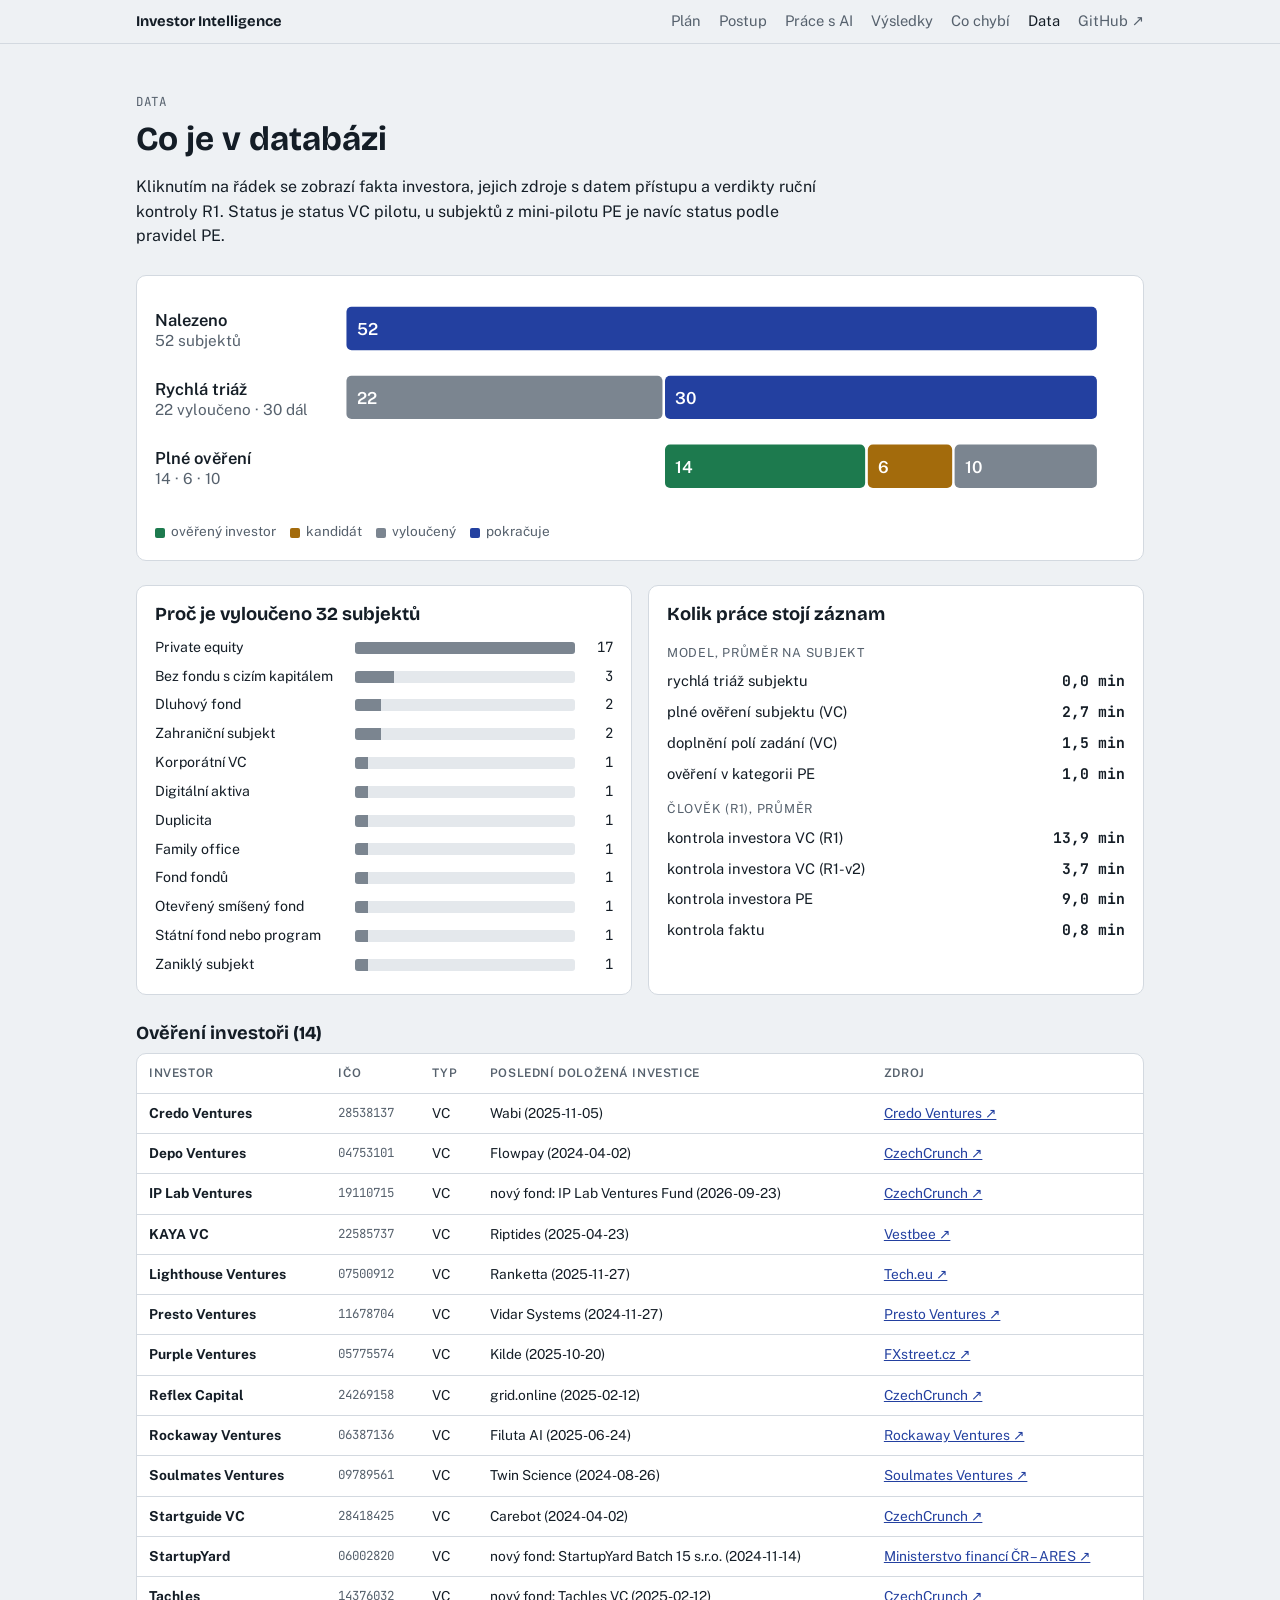
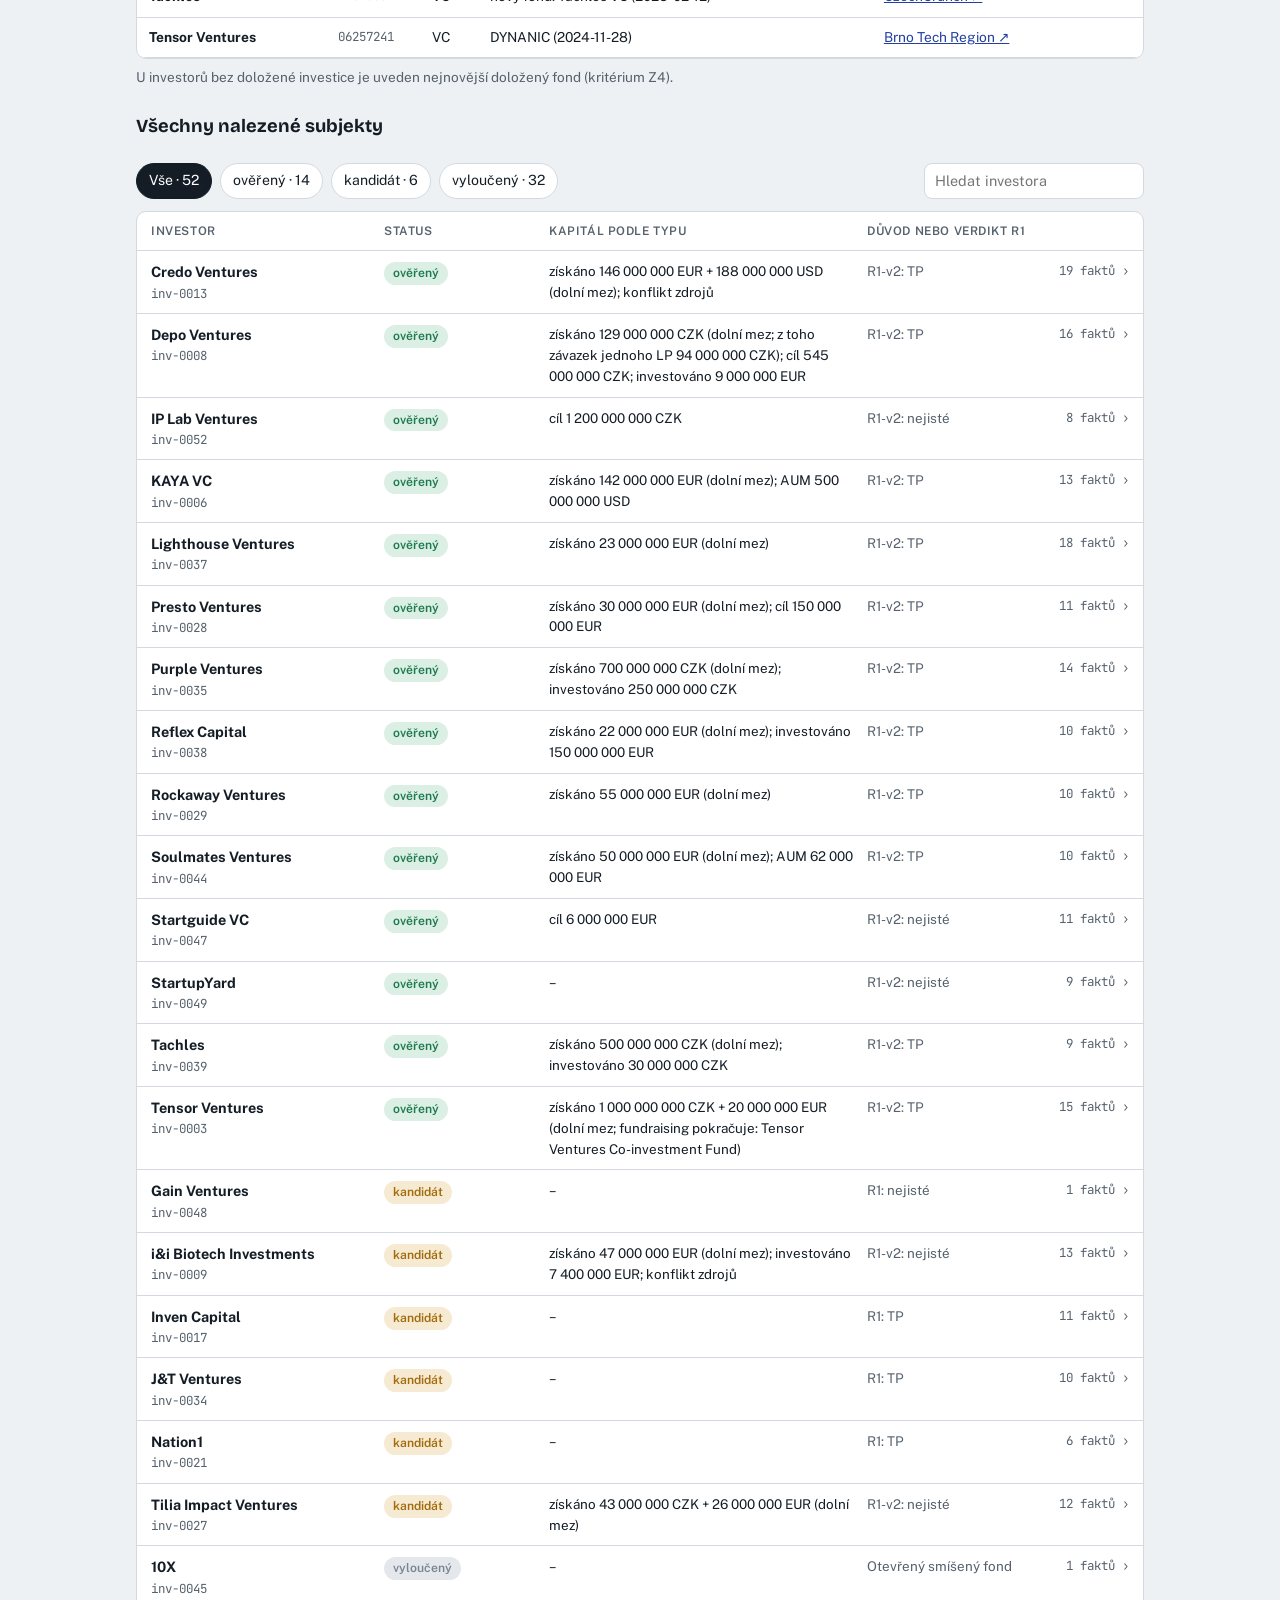
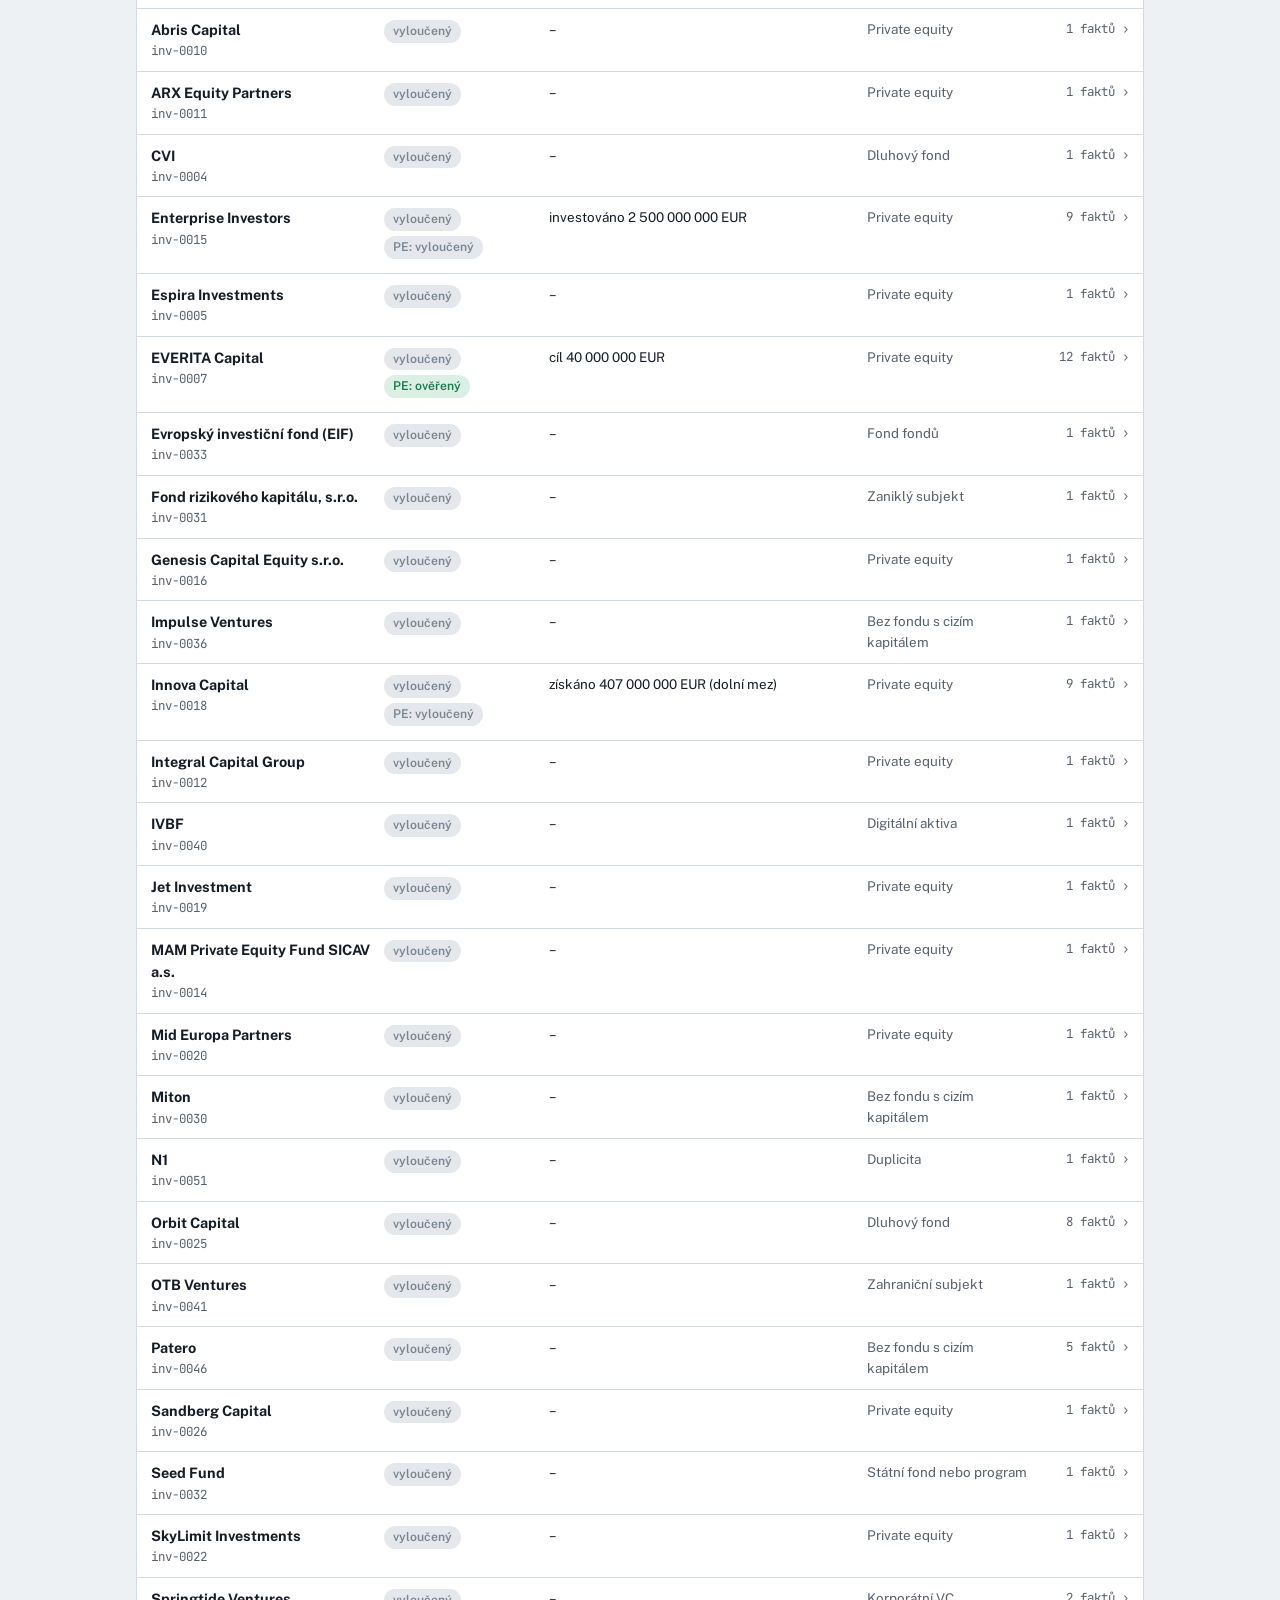
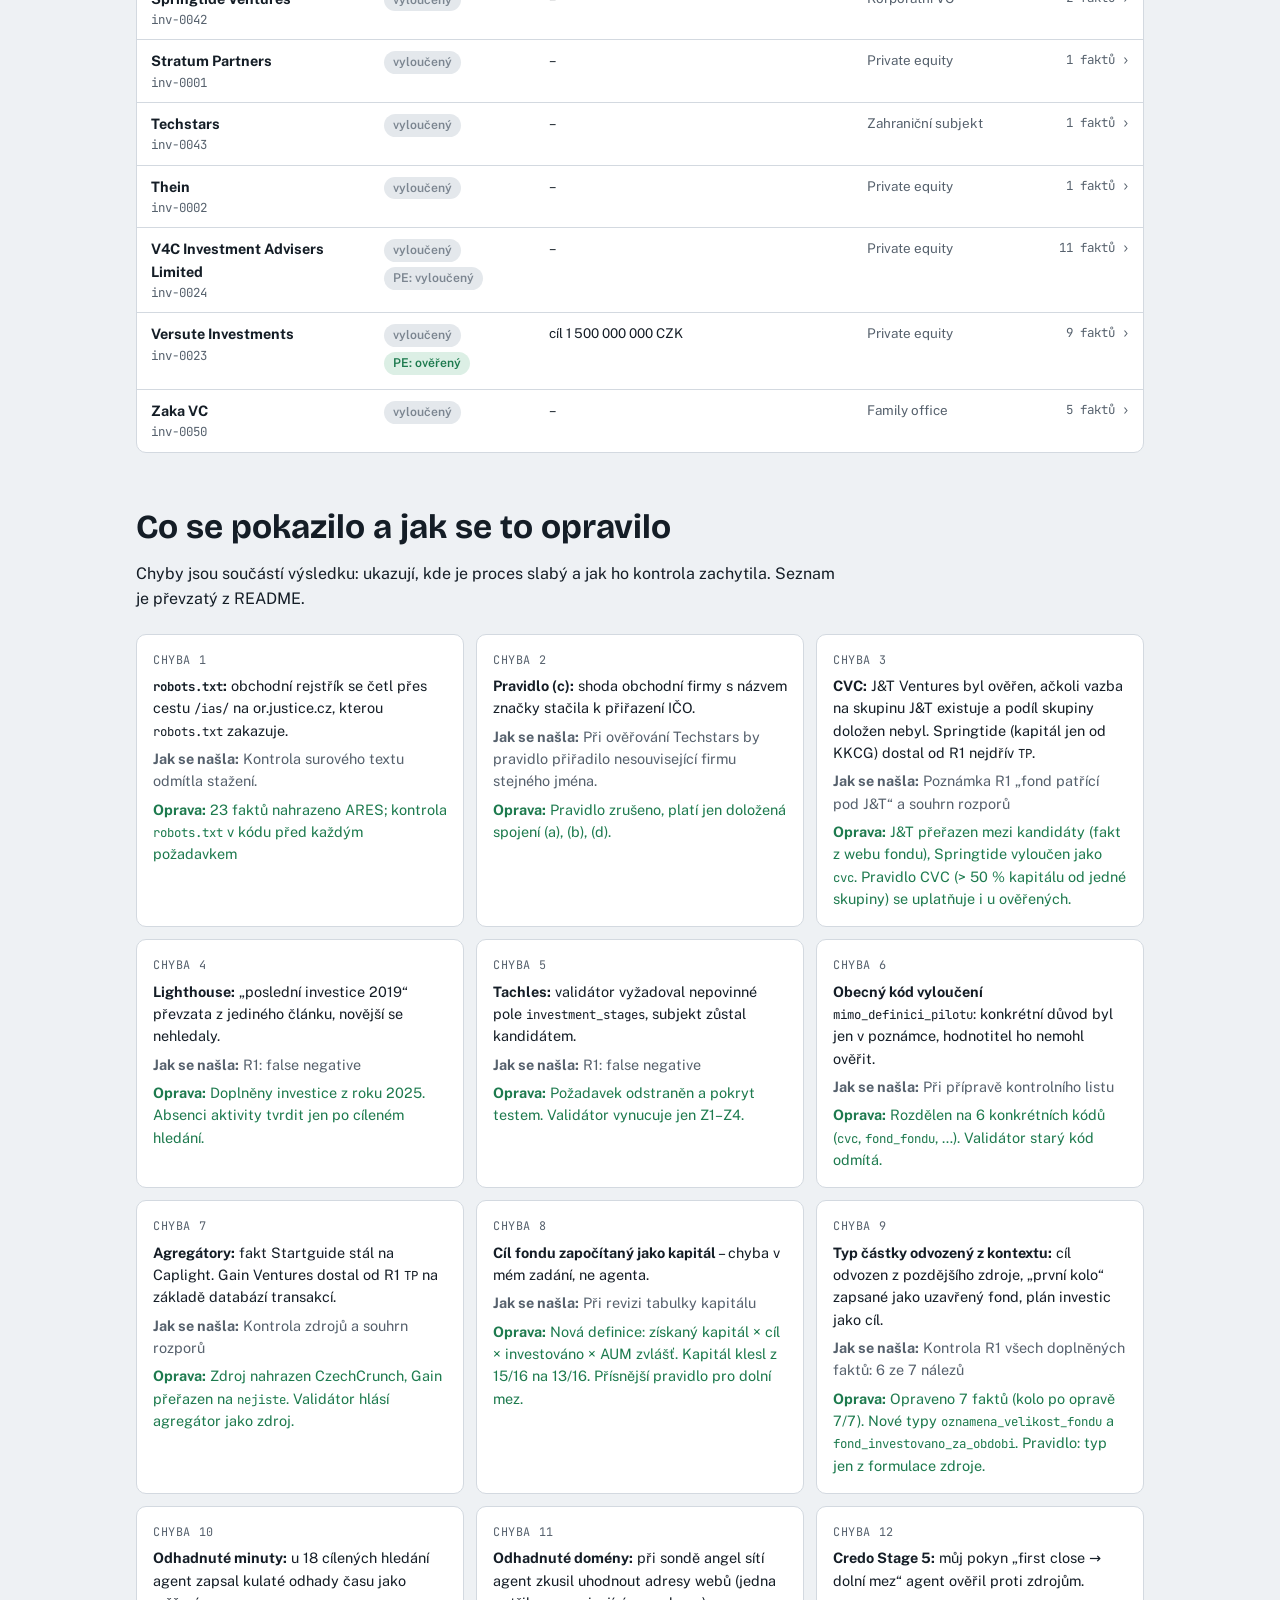
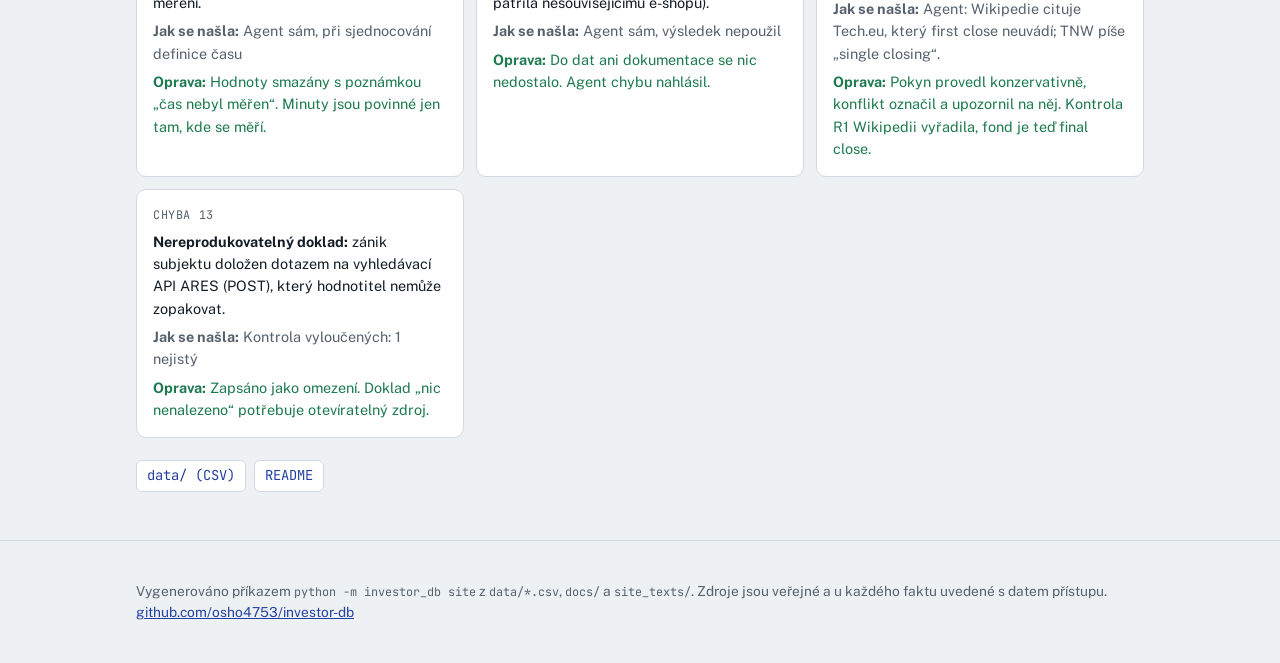
==== commit fcc5d94a: "data: opravy po R1-v2 – Reflex Z4 přepojen na CzechCrunch, Tilia a i&i kandidáti, Z4 u IP Lab a Star" ====
--- a/site/data.html
+++ b/site/data.html
@@ -11,7 +11,7 @@
 </head>
 <body>
 <nav class="top" aria-label="Hlavní navigace"><div class="wrap"><a class="brand" href="index.html">Investor Intelligence</a><a href="index.html#plan">Plán</a><a href="index.html#postup">Postup</a><a href="index.html#ai">Práce s AI</a><a href="index.html#vysledky">Výsledky</a><a href="index.html#dalsi">Co chybí</a><a href="data.html" aria-current="page">Data</a><a href="https://github.com/osho4753/investor-db">GitHub ↗</a></div></nav>
-<section><div class="wrap"><p class="eyebrow">Data</p><h2>Co je v databázi</h2><p>Kliknutím na řádek se zobrazí fakta investora, jejich zdroje s datem přístupu a verdikty ruční kontroly R1. Status je status VC pilotu, u subjektů z mini-pilotu PE je navíc status podle pravidel PE.</p><div class="funnel" role="img" aria-label="Trychtýř: 52 nalezených subjektů, 22 vyloučeno rychlou triáží, 30 plně ověřeno."><svg viewBox="0 0 760 170"><text x="0" y="25" font-weight="600">Nalezeno</text><text x="0" y="41" class="lbl">52 subjektů</text><rect x="150.0" y="10" width="588.0" height="34" rx="4" fill="var(--accent)"/><text x="158.0" y="32" class="in">52</text><text x="0" y="79" font-weight="600">Rychlá triáž</text><text x="0" y="95" class="lbl">22 vyloučeno · 30 dál</text><rect x="150.0" y="64" width="247.6" height="34" rx="4" fill="var(--out)"/><text x="158.0" y="86" class="in">22</text><rect x="399.6" y="64" width="338.4" height="34" rx="4" fill="var(--accent)"/><text x="407.6" y="86" class="in">30</text><text x="0" y="133" font-weight="600">Plné ověření</text><text x="0" y="149" class="lbl">16 · 4 · 10</text><rect x="399.6" y="118" width="179.5" height="34" rx="4" fill="var(--ok)"/><text x="407.6" y="140" class="in">16</text><rect x="581.2" y="118" width="43.4" height="34" rx="4" fill="var(--cand)"/><text x="589.2" y="140" class="in">4</text><rect x="626.5" y="118" width="111.5" height="34" rx="4" fill="var(--out)"/><text x="634.5" y="140" class="in">10</text></svg><div class="legend"><span><i style="background:var(--ok)"></i>ověřený investor</span><span><i style="background:var(--cand)"></i>kandidát</span><span><i style="background:var(--out)"></i>vyloučený</span><span><i style="background:var(--accent)"></i>pokračuje</span></div></div><div class="grid2"><div class="panel"><h3>Proč je vyloučeno 32 subjektů</h3><div class="bars"><div class="bar"><span>Private equity</span><span class="t"><span style="width:100.0%"></span></span><span class="v">17</span></div><div class="bar"><span>Bez fondu s cizím kapitálem</span><span class="t"><span style="width:17.6%"></span></span><span class="v">3</span></div><div class="bar"><span>Dluhový fond</span><span class="t"><span style="width:11.8%"></span></span><span class="v">2</span></div><div class="bar"><span>Zahraniční subjekt</span><span class="t"><span style="width:11.8%"></span></span><span class="v">2</span></div><div class="bar"><span>Korporátní VC</span><span class="t"><span style="width:5.9%"></span></span><span class="v">1</span></div><div class="bar"><span>Digitální aktiva</span><span class="t"><span style="width:5.9%"></span></span><span class="v">1</span></div><div class="bar"><span>Duplicita</span><span class="t"><span style="width:5.9%"></span></span><span class="v">1</span></div><div class="bar"><span>Family office</span><span class="t"><span style="width:5.9%"></span></span><span class="v">1</span></div><div class="bar"><span>Fond fondů</span><span class="t"><span style="width:5.9%"></span></span><span class="v">1</span></div><div class="bar"><span>Otevřený smíšený fond</span><span class="t"><span style="width:5.9%"></span></span><span class="v">1</span></div><div class="bar"><span>Státní fond nebo program</span><span class="t"><span style="width:5.9%"></span></span><span class="v">1</span></div><div class="bar"><span>Zaniklý subjekt</span><span class="t"><span style="width:5.9%"></span></span><span class="v">1</span></div></div></div><div class="panel"><h3>Kolik práce stojí záznam</h3><div class="time"><span class="h">Model, průměr na subjekt</span><span>rychlá triáž subjektu</span><b>0,0 min</b><span>plné ověření subjektu (VC)</span><b>2,7 min</b><span>doplnění polí zadání (VC)</span><b>1,5 min</b><span>ověření v kategorii PE</span><b>1,0 min</b><span class="h">Člověk (R1), průměr</span><span>kontrola investora VC (R1)</span><b>13,9 min</b><span>kontrola investora VC (R1-v2)</span><b>3,7 min</b><span>kontrola investora PE</span><b>9,0 min</b><span>kontrola faktu</span><b>0,8 min</b></div></div></div><h3 id="overeni" class="docs">Ověření investoři (16)</h3><div class="tablewrap"><table><thead><tr><th>Investor</th><th>IČO</th><th>Typ</th><th>Poslední doložená investice</th><th>Zdroj</th></tr></thead><tbody><tr><td><b>Credo Ventures</b></td><td class="mono">28538137</td><td>VC</td><td>Wabi (2025-11-05)</td><td><a href="https://www.credoventures.com/newsroom" rel="noopener">Credo Ventures ↗</a></td></tr><tr><td><b>Depo Ventures</b></td><td class="mono">04753101</td><td>VC</td><td>Flowpay (2024-04-02)</td><td><a href="https://cc.cz/purple-presto-kaya-a-dalsi-investori-maji-apetit-startupove-fondy-nabiraji-dalsi-miliardy-korun/" rel="noopener">CzechCrunch ↗</a></td></tr><tr><td><b>i&amp;i Biotech Investments</b></td><td class="mono">10885978</td><td>VC</td><td>Captain T Cell (2025-11-17)</td><td><a href="https://www.inibio.eu/" rel="noopener">i&amp;i Biotech Fund ↗</a></td></tr><tr><td><b>IP Lab Ventures</b></td><td class="mono">19110715</td><td>VC</td><td>nový fond: IP Lab Ventures Fund (2026-09-23)</td><td><a href="https://cc.cz/vlada-posila-700-milionu-do-noveho-druhu-fondu-zameri-se-i-na-ai-ridi-ho-byvaly-sef-dame-jidlo/" rel="noopener">CzechCrunch ↗</a></td></tr><tr><td><b>KAYA VC</b></td><td class="mono">22585737</td><td>VC</td><td>Riptides (2025-04-23)</td><td><a href="https://www.vestbee.com/blog/articles/riptides-secures-3-3-m" rel="noopener">Vestbee ↗</a></td></tr><tr><td><b>Lighthouse Ventures</b></td><td class="mono">07500912</td><td>VC</td><td>Ranketta (2025-11-27)</td><td><a href="https://tech.eu/2025/11/27/ranketta-receives-eur1m-to-improve-ecommerce-brand-performance-in-ai-search/" rel="noopener">Tech.eu ↗</a></td></tr><tr><td><b>Presto Ventures</b></td><td class="mono">11678704</td><td>VC</td><td>Vidar Systems (2024-11-27)</td><td><a href="https://prestoventures.com/news" rel="noopener">Presto Ventures ↗</a></td></tr><tr><td><b>Purple Ventures</b></td><td class="mono">05775574</td><td>VC</td><td>Kilde (2025-10-20)</td><td><a href="https://www.fxstreet.cz/klicova-slova+kilde.html" rel="noopener">FXstreet.cz ↗</a></td></tr><tr><td><b>Reflex Capital</b></td><td class="mono">24269158</td><td>VC</td><td>grid.online (2025-03-03)</td><td><a href="https://www.jtventures.cz/blog" rel="noopener">J&amp;T Ventures ↗</a></td></tr><tr><td><b>Rockaway Ventures</b></td><td class="mono">06387136</td><td>VC</td><td>Filuta AI (2025-06-24)</td><td><a href="https://rockawayventures.com/" rel="noopener">Rockaway Ventures ↗</a></td></tr><tr><td><b>Soulmates Ventures</b></td><td class="mono">09789561</td><td>VC</td><td>Twin Science (2024-08-26)</td><td><a href="https://soulmatesventures.com/" rel="noopener">Soulmates Ventures ↗</a></td></tr><tr><td><b>Startguide VC</b></td><td class="mono">28418425</td><td>VC</td><td>Carebot (2024-04-02)</td><td><a href="https://cc.cz/purple-presto-kaya-a-dalsi-investori-maji-apetit-startupove-fondy-nabiraji-dalsi-miliardy-korun/" rel="noopener">CzechCrunch ↗</a></td></tr><tr><td><b>StartupYard</b></td><td class="mono">06002820</td><td>VC</td><td>nový fond: StartupYard Batch 15 s.r.o. (2024-11-14)</td><td><a href="https://ares.gov.cz/ekonomicke-subjekty-v-be/rest/ekonomicke-subjekty/22266852" rel="noopener">Ministerstvo financí ČR – ARES ↗</a></td></tr><tr><td><b>Tachles</b></td><td class="mono">14376032</td><td>VC</td><td>nový fond: Tachles VC (2025-02-12)</td><td><a href="https://cc.cz/cesi-v-izraeli-na-lovu-miliardovych-jednorozcu-navzdory-konfliktu-se-tu-startupum-dari-hlasi/" rel="noopener">CzechCrunch ↗</a></td></tr><tr><td><b>Tensor Ventures</b></td><td class="mono">06257241</td><td>VC</td><td>DYNANIC (2024-11-28)</td><td><a href="https://brnotechregion.eu/en/news/cipova-revoluce-z-univerzitniho-brna-tensor-ventur" rel="noopener">Brno Tech Region ↗</a></td></tr><tr><td><b>Tilia Impact Ventures</b></td><td class="mono">17621615</td><td>VC</td><td>Flox Intelligence (2026-02-01)</td><td><a href="https://funding.tech.eu/investors/Tilia%20Impact%20Ventures" rel="noopener">Tech.eu ↗</a></td></tr></tbody></table></div><p class="note-small">U investorů bez doložené investice je uveden nejnovější doložený fond (kritérium Z4).</p><h3 class="docs">Všechny nalezené subjekty</h3><div class="filters" role="group" aria-label="Filtr podle statusu"><button class="chip" data-f="all" aria-pressed="true">Vše · 52</button><button class="chip" data-f="overeny" aria-pressed="false">ověřený · 16</button><button class="chip" data-f="kandidat" aria-pressed="false">kandidát · 4</button><button class="chip" data-f="vyloucen" aria-pressed="false">vyloučený · 32</button><input id="q" type="search" placeholder="Hledat investora" aria-label="Hledat investora"></div><div class="invlist"><div class="invhead"><span>Investor</span><span>Status</span><span>Kapitál podle typu</span><span>Důvod nebo verdikt R1</span><span></span></div><details class="inv" data-status="overeny" data-search="credo ventures inv-0013"><summary><span class="name"><b>Credo Ventures</b><span class="mono">inv-0013</span></span><span class="st"><span class="pill ok">ověřený</span></span><span class="cap">získáno 146 000 000 EUR + 188 000 000 USD (dolní mez); konflikt zdrojů</span><span class="note">R1-v2: TP</span><span class="mono cnt">19 faktů ›</span></summary><ul class="facts"><li><span class="f">Název</span><span class="val">Credo Ventures <a href="https://www.credoventures.com/" rel="noopener">Credo Ventures ↗</a> <span class="mono">f-00023, přístup 2026-10-09</span></span><span class="badges"></span></li><li><span class="f">Web</span><span class="val">https://www.credoventures.com/ <a href="https://www.credoventures.com/" rel="noopener">Credo Ventures ↗</a> <span class="mono">f-00024, přístup 2026-10-09</span></span><span class="badges"></span></li><li><span class="f">Fáze</span><span class="val">pre-seed <a href="https://www.credoventures.com/" rel="noopener">Credo Ventures ↗</a> <span class="mono">f-00026, přístup 2026-10-09</span></span><span class="badges"></span></li><li><span class="f">Sektory</span><span class="val">bez sektorového omezení (sector agnostic) <a href="https://www.credoventures.com/" rel="noopener">Credo Ventures ↗</a> <span class="mono">f-00027, přístup 2026-10-09</span></span><span class="badges"><span class="vd spravne">R1 vzorek: správně</span></span></li><li><span class="f">Ticket od</span><span class="val">1 000 000 USD <a href="https://www.credoventures.com/" rel="noopener">Credo Ventures ↗</a> <span class="mono">f-00028, přístup 2026-10-09</span></span><span class="badges"><span class="vd spravne">R1 vzorek: správně</span></span></li><li><span class="f">Ticket do</span><span class="val">5 000 000 USD <a href="https://www.credoventures.com/" rel="noopener">Credo Ventures ↗</a> <span class="mono">f-00029, přístup 2026-10-09</span></span><span class="badges"></span></li><li><span class="f">O fondu</span><span class="val">first close 88 mil. USD v březnu 2026 · fond Credo Stage 5 <a href="https://en.wikipedia.org/wiki/Venture_capital_in_the_Czech_Republic" rel="noopener">Wikipedie ↗</a> <span class="mono">f-00030, přístup 2026-10-09</span></span><span class="badges"><span class="vd spravne">R1 vzorek: správně</span></span></li><li><span class="f">Doložená investice</span><span class="val">Wabi · k 2025-11-05 <a href="https://www.credoventures.com/newsroom" rel="noopener">Credo Ventures ↗</a> <span class="mono">f-00031, přístup 2026-10-09</span></span><span class="badges"></span></li><li><span class="f">IČO</span><span class="val">28538137 <a href="https://ares.gov.cz/ekonomicke-subjekty-v-be/rest/ekonomicke-subjekty/28538137" rel="noopener">Ministerstvo financí ČR – ARES ↗</a> <span class="mono">f-00206, přístup 2026-10-09</span></span><span class="badges"></span></li><li><span class="f">Fond uzavřen</span><span class="val">88 000 000 USD · fond Credo Stage 5 · k 2026-03-23 <a href="https://tech.eu/2026/03/23/credo-ventures-raises-88m-fund-5-to-double-down-on-pre-seed-in-cee-and-its-global-diaspora/" rel="noopener">Tech.eu ↗</a> <span class="mono">f-00266, přístup 2026-10-11</span></span><span class="badges"><span class="vd spravne">R1 po doplnění: správně</span></span></li><li><span class="f">Fond uzavřen</span><span class="val">75 000 000 EUR · fond CS4 · k 2022-10-11 <a href="https://en.ain.ua/2022/10/11/credo-ventures-closes-its-fourth-fund" rel="noopener">AIN.UA ↗</a> <span class="mono">f-00267, přístup 2026-10-12</span></span><span class="badges"><span class="vd nelze_overit">R1 po doplnění: nelze ověřit</span><span class="vd spravne">R1 po opravě: správně</span></span></li><li><span class="f">Fond uzavřen</span><span class="val">18 000 000 EUR · fond Credo 1 <a href="https://cc.cz/dalsi-tezka-vaha-na-investicnim-poli-ceske-credo-otevira-svuj-treti-fond-ve-kterem-ma-pro-startupy-25-miliardy-korun/" rel="noopener">CzechCrunch ↗</a> <span class="mono">f-00289, přístup 2026-10-11</span></span><span class="badges"><span class="vd spravne">R1 po doplnění: správně</span></span></li><li><span class="f">Fond uzavřen</span><span class="val">53 000 000 EUR · fond Credo 2 <a href="https://cc.cz/dalsi-tezka-vaha-na-investicnim-poli-ceske-credo-otevira-svuj-treti-fond-ve-kterem-ma-pro-startupy-25-miliardy-korun/" rel="noopener">CzechCrunch ↗</a> <span class="mono">f-00290, přístup 2026-10-11</span></span><span class="badges"><span class="vd spravne">R1 po doplnění: správně</span></span></li><li><span class="f">Fond uzavřen</span><span class="val">100 000 000 USD · fond Credo Stage 3 · k 2019-11-01 <a href="https://www.money.pl/gielda/fundusz-credo-ventures-planuje-zainwestowac-prawie-100-mln-usd-w-cee-6487384000940161a.html" rel="noopener">money.pl ↗</a> <span class="mono">f-00291, přístup 2026-10-11</span></span><span class="badges"><span class="vd spravne">R1 po doplnění: správně</span></span></li><li><span class="f">Počet fondů</span><span class="val">5 · k 2026-03-23 <a href="https://tech.eu/2026/03/23/credo-ventures-raises-88m-fund-5-to-double-down-on-pre-seed-in-cee-and-its-global-diaspora/" rel="noopener">Tech.eu ↗</a> <span class="mono">f-00292, přístup 2026-10-11</span></span><span class="badges"><span class="vd spravne">R1 po doplnění: správně</span></span></li><li><span class="f">First close</span><span class="val">88 000 000 USD · fond Credo Stage 5 · k 2026-03-01 <a href="https://en.wikipedia.org/wiki/Venture_capital_in_the_Czech_Republic" rel="noopener">Wikipedie ↗</a> <span class="mono">f-00295, přístup 2026-10-11</span></span><span class="badges"><span class="vd chybne">R1 po doplnění: chybně</span></span></li><li><span class="f">Final close</span><span class="val">88 000 000 USD · fond Credo Stage 5 · k 2026-03-23 <a href="https://thenextweb.com/news/credo-ventures-88m-fund" rel="noopener">TNW ↗</a> <span class="mono">f-00296, přístup 2026-10-11</span></span><span class="badges"><span class="vd spravne">R1 po doplnění: správně</span></span></li><li><span class="f">Fond uzavřen</span><span class="val">100 000 000 EUR · fond Credo Stage 3 <a href="https://cc.cz/andrej-kiska-z-credo-ventures-nejdriv-byla-slabina-ze-jsme-z-vychodni-evropy-ted-na-to-investori-v-silicon-valley-slysi/" rel="noopener">CzechCrunch ↗</a> <span class="mono">f-00297, přístup 2026-10-11</span></span><span class="badges"><span class="vd spravne">R1 po doplnění: správně</span></span></li><li><span class="f">O fondu</span><span class="val">čtvrtý vlajkový fond Credo nese označení CS4 a uzavírá se na 75 mil. EUR; first close proběhl dříve v roce 2022 · fond CS4 <a href="https://podim.org/credo-ventures-closes-4th-fund-at-e75m/" rel="noopener">Podim ↗</a> <span class="mono">f-00298, přístup 2026-10-12</span></span><span class="badges"><span class="vd spravne">R1 po opravě: správně</span></span></li></ul></details><details class="inv" data-status="overeny" data-search="depo ventures inv-0008"><summary><span class="name"><b>Depo Ventures</b><span class="mono">inv-0008</span></span><span class="st"><span class="pill ok">ověřený</span></span><span class="cap">získáno 129 000 000 CZK (dolní mez; z toho závazek jednoho LP 94 000 000 CZK); cíl 545 000 000 CZK; investováno 9 000 000 EUR</span><span class="note">R1-v2: TP</span><span class="mono cnt">16 faktů ›</span></summary><ul class="facts"><li><span class="f">Název</span><span class="val">Depo Ventures <a href="https://cvca.cz/en/depo-ventures-2/" rel="noopener">CVCA – Czech Private Equity and Venture Capital Association ↗</a> <span class="mono">f-00041, přístup 2026-10-09</span></span><span class="badges"></span></li><li><span class="f">Web</span><span class="val">https://depoventures.com/ <a href="https://depoventures.com/" rel="noopener">DEPO Ventures ↗</a> <span class="mono">f-00042, přístup 2026-10-09</span></span><span class="badges"></span></li><li><span class="f">Fáze</span><span class="val">pre-seed <a href="https://depoventures.com/" rel="noopener">DEPO Ventures ↗</a> <span class="mono">f-00044, přístup 2026-10-09</span></span><span class="badges"></span></li><li><span class="f">Sektory</span><span class="val">finanční technologie (fintech), energetika, průmysl <a href="https://depoventures.com/" rel="noopener">DEPO Ventures ↗</a> <span class="mono">f-00045, přístup 2026-10-09</span></span><span class="badges"></span></li><li><span class="f">Ticket od</span><span class="val">250 000 EUR <a href="https://depoventures.com/" rel="noopener">DEPO Ventures ↗</a> <span class="mono">f-00046, přístup 2026-10-09</span></span><span class="badges"></span></li><li><span class="f">Ticket do</span><span class="val">500 000 EUR <a href="https://depoventures.com/" rel="noopener">DEPO Ventures ↗</a> <span class="mono">f-00047, přístup 2026-10-09</span></span><span class="badges"></span></li><li><span class="f">O fondu</span><span class="val">vybrán NRI pro program Fond Ukrajina, závazek NRI 94 mil. Kč; správce DEPO Ventures Sàrl (Lucembursko) · fond DEPO Ventures One SCSp · k 2026-08-26 <a href="https://www.nrb.cz/nri-dokoncila-vyber-venture-kapitaloveho-fondu-pro-program-fond-ukrajina/" rel="noopener">Národní rozvojová banka ↗</a> <span class="mono">f-00049, přístup 2026-10-09</span></span><span class="badges"></span></li><li><span class="f">Sektory</span><span class="val">finanční technologie (fintech), energetika, průmysl, obrana a bezpečnost <a href="https://depoventures.com/" rel="noopener">DEPO Ventures ↗</a> <span class="mono">f-00205, přístup 2026-10-09</span></span><span class="badges"></span></li><li><span class="f">IČO</span><span class="val">04753101 <a href="https://ares.gov.cz/ekonomicke-subjekty-v-be/rest/ekonomicke-subjekty/04753101" rel="noopener">Ministerstvo financí ČR – ARES ↗</a> <span class="mono">f-00208, přístup 2026-10-09</span></span><span class="badges"></span></li><li><span class="f">O fondu</span><span class="val">fondový vehikl zapsaný v obchodním rejstříku 6. 8. 2021 · fond DEPO VENTURES AF II., osoba rizikového kapitálu, s.r.o. <a href="https://ares.gov.cz/ekonomicke-subjekty-v-be/rest/ekonomicke-subjekty/11726377" rel="noopener">Ministerstvo financí ČR – ARES ↗</a> <span class="mono">f-00209, přístup 2026-10-09</span></span><span class="badges"></span></li><li><span class="f">Doložená investice</span><span class="val">Flowpay · k 2024-04-02 <a href="https://cc.cz/purple-presto-kaya-a-dalsi-investori-maji-apetit-startupove-fondy-nabiraji-dalsi-miliardy-korun/" rel="noopener">CzechCrunch ↗</a> <span class="mono">f-00246, přístup 2026-10-11</span></span><span class="badges"></span></li><li><span class="f">Investováno celkem</span><span class="val">9 000 000 EUR <a href="https://depoventures.com/" rel="noopener">DEPO Ventures ↗</a> <span class="mono">f-00257, přístup 2026-10-11</span></span><span class="badges"><span class="vd spravne">R1 po doplnění: správně</span></span></li><li><span class="f">Fond uzavřen</span><span class="val">35 000 000 CZK · fond Grouport Ventures <a href="https://cc.cz/cesti-depo-ventures-oteviraji-druhy-fond-v-desitkach-milionu-prvni-investice-podpori-startup-ktery-ukazuje-data-z-kryptouctu/" rel="noopener">CzechCrunch ↗</a> <span class="mono">f-00258, přístup 2026-10-11</span></span><span class="badges"><span class="vd spravne">R1 po doplnění: správně</span></span></li><li><span class="f">Cílová velikost</span><span class="val">45 000 000 CZK · fond Depo Angels Fund II · k 2022-01-25 <a href="https://cc.cz/cesti-depo-ventures-oteviraji-druhy-fond-v-desitkach-milionu-prvni-investice-podpori-startup-ktery-ukazuje-data-z-kryptouctu/" rel="noopener">CzechCrunch ↗</a> <span class="mono">f-00259, přístup 2026-10-11</span></span><span class="badges"><span class="vd spravne">R1 po doplnění: správně</span></span></li><li><span class="f">Cílová velikost</span><span class="val">500 000 000 CZK · fond Depo Ventures – třetí andělský fond · k 2022-10-07 <a href="https://cc.cz/vice-penez-pro-nejmladsi-startupy-depo-ventures-otevira-novy-andelsky-fond-cili-na-pul-miliardy/" rel="noopener">CzechCrunch ↗</a> <span class="mono">f-00260, přístup 2026-10-11</span></span><span class="badges"><span class="vd spravne">R1 po doplnění: správně</span></span></li><li><span class="f">Závazek jednoho LP</span><span class="val">94 000 000 CZK · fond DEPO Ventures One SCSp · k 2026-08-26 <a href="https://www.nrb.cz/nri-dokoncila-vyber-venture-kapitaloveho-fondu-pro-program-fond-ukrajina/" rel="noopener">Národní rozvojová banka ↗</a> <span class="mono">f-00261, přístup 2026-10-11</span></span><span class="badges"><span class="vd spravne">R1 po doplnění: správně</span></span></li></ul></details><details class="inv" data-status="overeny" data-search="i&amp;i biotech investments inv-0009"><summary><span class="name"><b>i&amp;i Biotech Investments</b><span class="mono">inv-0009</span></span><span class="st"><span class="pill ok">ověřený</span></span><span class="cap">získáno 47 000 000 EUR (dolní mez); investováno 7 400 000 EUR; konflikt zdrojů</span><span class="note">R1-v2: nejisté</span><span class="mono cnt">13 faktů ›</span></summary><ul class="facts"><li><span class="f">Název</span><span class="val">i&amp;i Biotech Investments <a href="https://cvca.cz/en/biotech-investments/" rel="noopener">CVCA – Czech Private Equity and Venture Capital Association ↗</a> <span class="mono">f-00067, přístup 2026-10-09</span></span><span class="badges"><span class="vd spravne">R1 vzorek: správně</span></span></li><li><span class="f">Web</span><span class="val">https://www.inibio.eu/ <a href="https://cvca.cz/en/biotech-investments/" rel="noopener">CVCA – Czech Private Equity and Venture Capital Association ↗</a> <span class="mono">f-00068, přístup 2026-10-09</span></span><span class="badges"></span></li><li><span class="f">Fáze</span><span class="val">pre-seed, seed <a href="https://www.inibio.eu/" rel="noopener">i&amp;i Biotech Fund ↗</a> <span class="mono">f-00070, přístup 2026-10-09</span></span><span class="badges"></span></li><li><span class="f">Sektory</span><span class="val">biotechnologie, zdravotnické technologie (healthtech) <a href="https://www.inibio.eu/" rel="noopener">i&amp;i Biotech Fund ↗</a> <span class="mono">f-00071, přístup 2026-10-11</span></span><span class="badges"><span class="vd chybne">R1 vzorek: chybně</span></span></li><li><span class="f">Ticket od</span><span class="val">150 000 EUR <a href="https://www.inibio.eu/" rel="noopener">i&amp;i Biotech Fund ↗</a> <span class="mono">f-00072, přístup 2026-10-09</span></span><span class="badges"></span></li><li><span class="f">Ticket do</span><span class="val">2 000 000 EUR <a href="https://www.inibio.eu/" rel="noopener">i&amp;i Biotech Fund ↗</a> <span class="mono">f-00073, přístup 2026-10-09</span></span><span class="badges"></span></li><li><span class="f">O fondu</span><span class="val">lucemburský fond; investiční poradce Biotech Investments s.r.o., Praha 8; EIF uveden jako partner · fond i&amp;i Biotech Fund I SCSp <a href="https://www.inibio.eu/" rel="noopener">i&amp;i Biotech Fund ↗</a> <span class="mono">f-00074, přístup 2026-10-09</span></span><span class="badges"></span></li><li><span class="f">Doložená investice</span><span class="val">Captain T Cell · k 2025-11-17 <a href="https://www.inibio.eu/" rel="noopener">i&amp;i Biotech Fund ↗</a> <span class="mono">f-00075, přístup 2026-10-09</span></span><span class="badges"></span></li><li><span class="f">IČO</span><span class="val">10885978 <a href="https://ares.gov.cz/ekonomicke-subjekty-v-be/rest/ekonomicke-subjekty/10885978" rel="noopener">Ministerstvo financí ČR – ARES ↗</a> <span class="mono">f-00211, přístup 2026-10-09</span></span><span class="badges"><span class="vd spravne">R1 vzorek: správně</span></span></li><li><span class="f">Oznámená velikost</span><span class="val">50 000 000 EUR · fond i&amp;i Biotech Fund I SCSp · k 2021-09-24 <a href="https://www.eif.org/press/all/eif-to-invest-25-million-to-support-biomedical-tech-transfer-in-central-europe" rel="noopener">European Investment Fund ↗</a> <span class="mono">f-00262, přístup 2026-10-12</span></span><span class="badges"><span class="vd nelze_overit">R1 po doplnění: nelze ověřit</span><span class="vd spravne">R1 po opravě: správně</span></span></li><li><span class="f">Závazek jednoho LP</span><span class="val">25 000 000 EUR · fond i&amp;i Biotech Fund I SCSp · k 2021-09-24 <a href="https://www.eif.org/press/all/eif-to-invest-25-million-to-support-biomedical-tech-transfer-in-central-europe" rel="noopener">European Investment Fund ↗</a> <span class="mono">f-00263, přístup 2026-10-11</span></span><span class="badges"><span class="vd spravne">R1 po doplnění: správně</span></span></li><li><span class="f">Fond uzavřen</span><span class="val">47 000 000 EUR · fond i&amp;i Biotech Fund I SCSp · k 2022-11-30 <a href="https://www.uochb.cz/en/news/451/experienced-businessmen-join-forces-with-excellent-science-invest-eur-2-million-in-the-fund-of-iocb-prague-family" rel="noopener">ÚOCHB AV ČR ↗</a> <span class="mono">f-00264, přístup 2026-10-11</span></span><span class="badges"><span class="vd spravne">R1 po doplnění: správně</span></span></li><li><span class="f">Fond investoval</span><span class="val">7 400 000 EUR · fond i&amp;i Biotech Fund I SCSp · k 2022-11-30 <a href="https://www.uochb.cz/en/news/451/experienced-businessmen-join-forces-with-excellent-science-invest-eur-2-million-in-the-fund-of-iocb-prague-family" rel="noopener">ÚOCHB AV ČR ↗</a> <span class="mono">f-00265, přístup 2026-10-11</span></span><span class="badges"><span class="vd spravne">R1 po doplnění: správně</span></span></li></ul></details><details class="inv" data-status="overeny" data-search="ip lab ventures inv-0052"><summary><span class="name"><b>IP Lab Ventures</b><span class="mono">inv-0052</span></span><span class="st"><span class="pill ok">ověřený</span></span><span class="cap">cíl 1 200 000 000 CZK</span><span class="note">R1-v2: nejisté</span><span class="mono cnt">8 faktů ›</span></summary><ul class="facts"><li><span class="f">Cílová velikost</span><span class="val">1 200 000 000 CZK · fond IP Lab Ventures Fund · k 2026-09-23 <a href="https://cc.cz/vlada-posila-700-milionu-do-noveho-druhu-fondu-zameri-se-i-na-ai-ridi-ho-byvaly-sef-dame-jidlo/" rel="noopener">CzechCrunch ↗</a> <span class="mono">f-00152, přístup 2026-10-09</span></span><span class="badges"></span></li><li><span class="f">O fondu</span><span class="val">investice EIF 656 mil. Kč z Národního plánu obnovy; druhý VC fond z NPO po Tensor Ventures · fond IP Lab Ventures Fund · k 2026-09-23 <a href="https://cc.cz/vlada-posila-700-milionu-do-noveho-druhu-fondu-zameri-se-i-na-ai-ridi-ho-byvaly-sef-dame-jidlo/" rel="noopener">CzechCrunch ↗</a> <span class="mono">f-00153, přístup 2026-10-09</span></span><span class="badges"></span></li><li><span class="f">Název</span><span class="val">IP Lab Ventures <a href="https://www.e15.cz/byznys/e15-a-byznys/ip-lab-ventures-sazi-na-deep-tech-z-vedeckych-napadu-chce-budovat-firmy-svetove-urovne-1431586" rel="noopener">E15 ↗</a> <span class="mono">f-00196, přístup 2026-10-09</span></span><span class="badges"></span></li><li><span class="f">IČO</span><span class="val">19110715 <a href="https://ares.gov.cz/ekonomicke-subjekty-v-be/rest/ekonomicke-subjekty-vr/19110715" rel="noopener">Ministerstvo financí ČR – ARES (veřejný rejstřík) ↗</a> <span class="mono">f-00197, přístup 2026-10-09</span></span><span class="badges"><span class="vd spravne">R1 vzorek: správně</span></span></li><li><span class="f">Fáze</span><span class="val">pre-seed <a href="https://cc.cz/vedl-dame-jidlo-ted-pomaha-dostat-napady-vedcu-do-byznysoveho-sveta-casto-nevi-jak-na-to-rika-fingl/" rel="noopener">CzechCrunch ↗</a> <span class="mono">f-00198, přístup 2026-10-09</span></span><span class="badges"></span></li><li><span class="f">Sektory</span><span class="val">deep tech, biotechnologie, průmysl, umělá inteligence (AI) <a href="https://www.e15.cz/byznys/e15-a-byznys/ip-lab-ventures-sazi-na-deep-tech-z-vedeckych-napadu-chce-budovat-firmy-svetove-urovne-1431586" rel="noopener">E15 ↗</a> <span class="mono">f-00199, přístup 2026-10-09</span></span><span class="badges"><span class="vd spravne">R1 vzorek: správně</span></span></li><li><span class="f">Závazek jednoho LP</span><span class="val">656 000 000 CZK · fond IP Lab Ventures Fund · k 2026-09-23 <a href="https://cc.cz/vlada-posila-700-milionu-do-noveho-druhu-fondu-zameri-se-i-na-ai-ridi-ho-byvaly-sef-dame-jidlo/" rel="noopener">CzechCrunch ↗</a> <span class="mono">f-00287, přístup 2026-10-11</span></span><span class="badges"><span class="vd spravne">R1 po doplnění: správně</span></span></li><li><span class="f">Ticket do</span><span class="val">1 000 000 EUR <a href="https://www.lupa.cz/aktuality/ceske-univerzitni-napady-maji-dostat-az-miliardu-na-cestu-z-laboratore-do-byznysu-vetsina-penez-jde-z-evropy/" rel="noopener">Lupa.cz ↗</a> <span class="mono">f-00288, přístup 2026-10-11</span></span><span class="badges"><span class="vd spravne">R1 po doplnění: správně</span></span></li></ul></details><details class="inv" data-status="overeny" data-search="kaya vc inv-0006"><summary><span class="name"><b>KAYA VC</b><span class="mono">inv-0006</span></span><span class="st"><span class="pill ok">ověřený</span></span><span class="cap">získáno 142 000 000 EUR (dolní mez); AUM 500 000 000 USD</span><span class="note">R1-v2: TP</span><span class="mono cnt">13 faktů ›</span></summary><ul class="facts"><li><span class="f">Název</span><span class="val">KAYA VC <a href="https://cvca.cz/en/kaya-vc-2/" rel="noopener">CVCA – Czech Private Equity and Venture Capital Association ↗</a> <span class="mono">f-00032, přístup 2026-10-09</span></span><span class="badges"><span class="vd spravne">R1 vzorek: správně</span></span></li><li><span class="f">Web</span><span class="val">https://www.kaya.vc/ <a href="https://cvca.cz/en/kaya-vc-2/" rel="noopener">CVCA – Czech Private Equity and Venture Capital Association ↗</a> <span class="mono">f-00033, přístup 2026-10-09</span></span><span class="badges"></span></li><li><span class="f">Fáze</span><span class="val">pre-seed, seed <a href="https://www.kaya.vc/" rel="noopener">KAYA ↗</a> <span class="mono">f-00035, přístup 2026-10-09</span></span><span class="badges"></span></li><li><span class="f">Ticket od</span><span class="val">1 000 000 USD <a href="https://www.kaya.vc/" rel="noopener">KAYA ↗</a> <span class="mono">f-00036, přístup 2026-10-11</span></span><span class="badges"></span></li><li><span class="f">Ticket do</span><span class="val">3 000 000 USD <a href="https://www.kaya.vc/" rel="noopener">KAYA ↗</a> <span class="mono">f-00037, přístup 2026-10-11</span></span><span class="badges"></span></li><li><span class="f">AUM</span><span class="val">500 000 000 USD <a href="https://www.kaya.vc/" rel="noopener">KAYA ↗</a> <span class="mono">f-00038, přístup 2026-10-11</span></span><span class="badges"></span></li><li><span class="f">O fondu</span><span class="val">subfond podporovaný InnovFin Equity; jako GP uveden lucemburský AIFM KAYA VC GP S.à r.l · fond ET3 <a href="https://www.kaya.vc/sustainability" rel="noopener">KAYA ↗</a> <span class="mono">f-00039, přístup 2026-10-09</span></span><span class="badges"></span></li><li><span class="f">Doložená investice</span><span class="val">Riptides · k 2025-04-23 <a href="https://www.vestbee.com/blog/articles/riptides-secures-3-3-m" rel="noopener">Vestbee ↗</a> <span class="mono">f-00040, přístup 2026-10-09</span></span><span class="badges"></span></li><li><span class="f">IČO</span><span class="val">22585737 <a href="https://ares.gov.cz/ekonomicke-subjekty-v-be/rest/ekonomicke-subjekty/22585737" rel="noopener">Ministerstvo financí ČR – ARES ↗</a> <span class="mono">f-00207, přístup 2026-10-09</span></span><span class="badges"></span></li><li><span class="f">Sektory</span><span class="val">bez sektorového omezení (sector agnostic) <a href="https://www.vestbee.com/blog/articles/kaya-secures-70-m" rel="noopener">Vestbee ↗</a> <span class="mono">f-00253, přístup 2026-10-11</span></span><span class="badges"><span class="vd spravne">R1 po doplnění: správně</span></span></li><li><span class="f">Final close</span><span class="val">72 000 000 EUR · fond KAYA Fund IV · k 2021-03-31 <a href="https://www.globalprivatecapital.org/?p=27830" rel="noopener">Global Private Capital Association (GPCA) ↗</a> <span class="mono">f-00254, přístup 2026-10-11</span></span><span class="badges"><span class="vd spravne">R1 po doplnění: správně</span></span></li><li><span class="f">Cílová velikost</span><span class="val">80 000 000 EUR · fond KAYA Fund V <a href="https://www.vestbee.com/blog/articles/kaya-secures-70-m" rel="noopener">Vestbee ↗</a> <span class="mono">f-00255, přístup 2026-10-11</span></span><span class="badges"><span class="vd spravne">R1 po doplnění: správně</span></span></li><li><span class="f">First close</span><span class="val">70 000 000 EUR · fond KAYA Fund V · k 2025-06-25 <a href="https://www.vestbee.com/blog/articles/kaya-secures-70-m" rel="noopener">Vestbee ↗</a> <span class="mono">f-00256, přístup 2026-10-11</span></span><span class="badges"><span class="vd spravne">R1 po doplnění: správně</span></span></li></ul></details><details class="inv" data-status="overeny" data-search="lighthouse ventures inv-0037"><summary><span class="name"><b>Lighthouse Ventures</b><span class="mono">inv-0037</span></span><span class="st"><span class="pill ok">ověřený</span></span><span class="cap">získáno 23 000 000 EUR (dolní mez)</span><span class="note">R1-v2: TP</span><span class="mono cnt">18 faktů ›</span></summary><ul class="facts"><li><span class="f">Fáze</span><span class="val">pre-seed <a href="https://cc.cz/cesky-fond-lighthouse-ventures-vlozil-vyssi-stovky-tisic-eur-do-brnenskeho-ai-startupu-pekat-vision/" rel="noopener">CzechCrunch ↗</a> <span class="mono">f-00137, přístup 2026-10-09</span></span><span class="badges"></span></li><li><span class="f">Ticket do</span><span class="val">1 000 000 EUR <a href="https://cc.cz/cesky-fond-lighthouse-ventures-vlozil-vyssi-stovky-tisic-eur-do-brnenskeho-ai-startupu-pekat-vision/" rel="noopener">CzechCrunch ↗</a> <span class="mono">f-00138, přístup 2026-10-09</span></span><span class="badges"></span></li><li><span class="f">O fondu</span><span class="val">fond 23 mil. EUR, z toho 15 mil. EUR od EIF (stav 2019) · fond Lighthouse Ventures · k 2019-06-07 <a href="https://cc.cz/cesky-fond-lighthouse-ventures-vlozil-vyssi-stovky-tisic-eur-do-brnenskeho-ai-startupu-pekat-vision/" rel="noopener">CzechCrunch ↗</a> <span class="mono">f-00139, přístup 2026-10-09</span></span><span class="badges"></span></li><li><span class="f">Doložená investice</span><span class="val">Pekat Vision · k 2019-06-07 <a href="https://cc.cz/cesky-fond-lighthouse-ventures-vlozil-vyssi-stovky-tisic-eur-do-brnenskeho-ai-startupu-pekat-vision/" rel="noopener">CzechCrunch ↗</a> <span class="mono">f-00189, přístup 2026-10-09</span></span><span class="badges"></span></li><li><span class="f">Název</span><span class="val">Lighthouse Ventures <a href="https://lhv.vc/" rel="noopener">Lighthouse Ventures ↗</a> <span class="mono">f-00229, přístup 2026-10-11</span></span><span class="badges"></span></li><li><span class="f">Web</span><span class="val">https://lhv.vc/ <a href="https://lhv.vc/" rel="noopener">Lighthouse Ventures ↗</a> <span class="mono">f-00230, přístup 2026-10-11</span></span><span class="badges"></span></li><li><span class="f">Fáze</span><span class="val">pre-seed, seed <a href="https://lhv.vc/" rel="noopener">Lighthouse Ventures ↗</a> <span class="mono">f-00231, přístup 2026-10-11</span></span><span class="badges"></span></li><li><span class="f">Sektory</span><span class="val">software, finanční technologie (fintech), umělá inteligence (AI) <a href="https://lhv.vc/" rel="noopener">Lighthouse Ventures ↗</a> <span class="mono">f-00232, přístup 2026-10-11</span></span><span class="badges"></span></li><li><span class="f">Ticket od</span><span class="val">200 000 EUR <a href="https://lhv.vc/" rel="noopener">Lighthouse Ventures ↗</a> <span class="mono">f-00233, přístup 2026-10-11</span></span><span class="badges"></span></li><li><span class="f">Ticket do</span><span class="val">1 000 000 EUR <a href="https://lhv.vc/" rel="noopener">Lighthouse Ventures ↗</a> <span class="mono">f-00234, přístup 2026-10-11</span></span><span class="badges"></span></li><li><span class="f">O fondu</span><span class="val">fond podporovaný a financovaný z Czech ESIF Fund of Funds (CZFoF) · fond Lighthouse Seed Fund <a href="https://lhv.vc/" rel="noopener">Lighthouse Ventures ↗</a> <span class="mono">f-00235, přístup 2026-10-11</span></span><span class="badges"></span></li><li><span class="f">O fondu</span><span class="val">nejnovější fond Fund II zahájen v roce 2024 · fond Lighthouse Ventures Fund II <a href="https://lhv.vc/" rel="noopener">Lighthouse Ventures ↗</a> <span class="mono">f-00236, přístup 2026-10-11</span></span><span class="badges"></span></li><li><span class="f">IČO</span><span class="val">07500912 <a href="https://ares.gov.cz/ekonomicke-subjekty-v-be/rest/ekonomicke-subjekty-vr/07500912" rel="noopener">Ministerstvo financí ČR – ARES (veřejný rejstřík) ↗</a> <span class="mono">f-00237, přístup 2026-10-11</span></span><span class="badges"></span></li><li><span class="f">O fondu</span><span class="val">23 mil. EUR k dispozici; správce vybrán EIF pro seedový fond se státní účastí · fond Lighthouse Ventures · k 2019-04-08 <a href="https://forbes.cz/stat-pomuze-startupum-penize-budou-rozdelovat-dva-nove-fondy/" rel="noopener">Forbes Česko ↗</a> <span class="mono">f-00238, přístup 2026-10-11</span></span><span class="badges"></span></li><li><span class="f">Doložená investice</span><span class="val">DecisionRules · k 2025-05-08 <a href="https://tech.eu/2025/05/08/decisionrules-secures-eur16-million-funding-for-cloud-native-saas-platform/" rel="noopener">Tech.eu ↗</a> <span class="mono">f-00239, přístup 2026-10-11</span></span><span class="badges"></span></li><li><span class="f">Doložená investice</span><span class="val">Ranketta · k 2025-11-27 <a href="https://tech.eu/2025/11/27/ranketta-receives-eur1m-to-improve-ecommerce-brand-performance-in-ai-search/" rel="noopener">Tech.eu ↗</a> <span class="mono">f-00240, přístup 2026-10-11</span></span><span class="badges"></span></li><li><span class="f">Fond uzavřen</span><span class="val">23 000 000 EUR · fond Lighthouse Seed Fund · k 2019-06-07 <a href="https://cc.cz/cesky-fond-lighthouse-ventures-vlozil-vyssi-stovky-tisic-eur-do-brnenskeho-ai-startupu-pekat-vision/" rel="noopener">CzechCrunch ↗</a> <span class="mono">f-00277, přístup 2026-10-11</span></span><span class="badges"><span class="vd spravne">R1 po doplnění: správně</span></span></li><li><span class="f">Závazek jednoho LP</span><span class="val">15 000 000 EUR · fond Lighthouse Seed Fund · k 2019-06-07 <a href="https://cc.cz/cesky-fond-lighthouse-ventures-vlozil-vyssi-stovky-tisic-eur-do-brnenskeho-ai-startupu-pekat-vision/" rel="noopener">CzechCrunch ↗</a> <span class="mono">f-00278, přístup 2026-10-11</span></span><span class="badges"><span class="vd spravne">R1 po doplnění: správně</span></span></li></ul></details><details class="inv" data-status="overeny" data-search="presto ventures inv-0028"><summary><span class="name"><b>Presto Ventures</b><span class="mono">inv-0028</span></span><span class="st"><span class="pill ok">ověřený</span></span><span class="cap">získáno 30 000 000 EUR (dolní mez); cíl 150 000 000 EUR</span><span class="note">R1-v2: TP</span><span class="mono cnt">11 faktů ›</span></summary><ul class="facts"><li><span class="f">Název</span><span class="val">Presto Ventures <a href="https://www.prestoventures.com/" rel="noopener">Presto Ventures ↗</a> <span class="mono">f-00101, přístup 2026-10-09</span></span><span class="badges"><span class="vd spravne">R1 vzorek: správně</span></span></li><li><span class="f">Web</span><span class="val">https://www.prestoventures.com/ <a href="https://www.prestoventures.com/" rel="noopener">Presto Ventures ↗</a> <span class="mono">f-00102, přístup 2026-10-09</span></span><span class="badges"></span></li><li><span class="f">Fáze</span><span class="val">seed, série A <a href="https://www.prestoventures.com/" rel="noopener">Presto Ventures ↗</a> <span class="mono">f-00104, přístup 2026-10-09</span></span><span class="badges"></span></li><li><span class="f">Ticket od</span><span class="val">500 000 EUR <a href="https://www.prestoventures.com/" rel="noopener">Presto Ventures ↗</a> <span class="mono">f-00105, přístup 2026-10-09</span></span><span class="badges"></span></li><li><span class="f">Ticket do</span><span class="val">5 000 000 EUR <a href="https://www.prestoventures.com/" rel="noopener">Presto Ventures ↗</a> <span class="mono">f-00106, přístup 2026-10-09</span></span><span class="badges"></span></li><li><span class="f">Cílová velikost</span><span class="val">150 000 000 EUR · fond Presto Tech Horizons · k 2024-06-26 <a href="https://www.e15.cz/byznys/burzy-a-trhy/czechoslovak-group-buduje-novy-fond-s-presto-ventures-miliardy-zamiri-do-obrany-a-bezpecnosti-1416821" rel="noopener">E15 ↗</a> <span class="mono">f-00108, přístup 2026-10-09</span></span><span class="badges"><span class="vd spravne">R1 vzorek: správně</span></span></li><li><span class="f">Doložená investice</span><span class="val">Vidar Systems · k 2024-11-27 <a href="https://prestoventures.com/news" rel="noopener">Presto Ventures ↗</a> <span class="mono">f-00109, přístup 2026-10-09</span></span><span class="badges"></span></li><li><span class="f">Sektory</span><span class="val">obrana a bezpečnost <a href="https://www.prestoventures.com/" rel="noopener">Presto Ventures ↗</a> <span class="mono">f-00202, přístup 2026-10-09</span></span><span class="badges"></span></li><li><span class="f">Velikost fondu</span><span class="val">30 000 000 EUR · fond Presto Ventures – druhý fond · k 2022-06-23 <a href="https://uadn.net/?p=38907" rel="noopener">UADN ↗</a> <span class="mono">f-00203, přístup 2026-10-09</span></span><span class="badges"></span></li><li><span class="f">IČO</span><span class="val">11678704 <a href="https://ares.gov.cz/ekonomicke-subjekty-v-be/rest/ekonomicke-subjekty/11678704" rel="noopener">Ministerstvo financí ČR – ARES ↗</a> <span class="mono">f-00215, přístup 2026-10-09</span></span><span class="badges"></span></li><li><span class="f">O fondu</span><span class="val">fond ve formě osoby rizikového kapitálu zapsaný 21. 7. 2021 · fond Presto Ventures II a.s., osoba rizikového kapitálu <a href="https://ares.gov.cz/ekonomicke-subjekty-v-be/rest/ekonomicke-subjekty/11678704" rel="noopener">Ministerstvo financí ČR – ARES ↗</a> <span class="mono">f-00216, přístup 2026-10-09</span></span><span class="badges"></span></li></ul></details><details class="inv" data-status="overeny" data-search="purple ventures inv-0035"><summary><span class="name"><b>Purple Ventures</b><span class="mono">inv-0035</span></span><span class="st"><span class="pill ok">ověřený</span></span><span class="cap">získáno 700 000 000 CZK (dolní mez); investováno 250 000 000 CZK</span><span class="note">R1-v2: TP</span><span class="mono cnt">14 faktů ›</span></summary><ul class="facts"><li><span class="f">Název</span><span class="val">Purple Ventures <a href="https://purple-ventures.com/" rel="noopener">Purple Ventures ↗</a> <span class="mono">f-00127, přístup 2026-10-09</span></span><span class="badges"><span class="vd spravne">R1 vzorek: správně</span></span></li><li><span class="f">Web</span><span class="val">https://purple-ventures.com/ <a href="https://purple-ventures.com/" rel="noopener">Purple Ventures ↗</a> <span class="mono">f-00128, přístup 2026-10-09</span></span><span class="badges"></span></li><li><span class="f">IČO</span><span class="val">05775574 <a href="https://purple-ventures.com/" rel="noopener">Purple Ventures ↗</a> <span class="mono">f-00129, přístup 2026-10-09</span></span><span class="badges"></span></li><li><span class="f">Fáze</span><span class="val">pre-seed, seed <a href="https://purple-ventures.com/" rel="noopener">Purple Ventures ↗</a> <span class="mono">f-00131, přístup 2026-10-09</span></span><span class="badges"><span class="vd spravne">R1 vzorek: správně</span></span></li><li><span class="f">Ticket od</span><span class="val">250 000 EUR <a href="https://purple-ventures.com/" rel="noopener">Purple Ventures ↗</a> <span class="mono">f-00132, přístup 2026-10-09</span></span><span class="badges"></span></li><li><span class="f">Ticket do</span><span class="val">400 000 EUR <a href="https://purple-ventures.com/" rel="noopener">Purple Ventures ↗</a> <span class="mono">f-00133, přístup 2026-10-09</span></span><span class="badges"></span></li><li><span class="f">O fondu</span><span class="val">fond kvalifikovaných investorů; podle webu závazky přes 700 mil. Kč, investováno 250 mil. Kč do 22 firem, cíl 50 firem · fond Purple Ventures 2 <a href="https://purple-ventures.com/" rel="noopener">Purple Ventures ↗</a> <span class="mono">f-00134, přístup 2026-10-09</span></span><span class="badges"></span></li><li><span class="f">Doložená investice</span><span class="val">Kilde · k 2025-10-20 <a href="https://www.fxstreet.cz/klicova-slova+kilde.html" rel="noopener">FXstreet.cz ↗</a> <span class="mono">f-00135, přístup 2026-10-09</span></span><span class="badges"></span></li><li><span class="f">IČO</span><span class="val">05775574 <a href="https://ares.gov.cz/ekonomicke-subjekty-v-be/rest/ekonomicke-subjekty/05775574" rel="noopener">Ministerstvo financí ČR – ARES ↗</a> <span class="mono">f-00220, přístup 2026-10-09</span></span><span class="badges"></span></li><li><span class="f">Sektory</span><span class="val">software, zdravotnické technologie (healthtech), energetika, kybernetická bezpečnost, média <a href="https://tech.eu/2024/06/27/purple-ventures-launches-eur40m-fund-for-early-stage-software-startups/" rel="noopener">Tech.eu ↗</a> <span class="mono">f-00272, přístup 2026-10-11</span></span><span class="badges"><span class="vd spravne">R1 po doplnění: správně</span></span></li><li><span class="f">Oznámená velikost</span><span class="val">40 000 000 EUR · fond Purple Ventures 2 · k 2024-06-27 <a href="https://tech.eu/2024/06/27/purple-ventures-launches-eur40m-fund-for-early-stage-software-startups/" rel="noopener">Tech.eu ↗</a> <span class="mono">f-00273, přístup 2026-10-12</span></span><span class="badges"><span class="vd nelze_overit">R1 po doplnění: nelze ověřit</span><span class="vd spravne">R1 po opravě: správně</span></span></li><li><span class="f">Závazek jednoho LP</span><span class="val">14 000 000 EUR · fond Purple Ventures 2 · k 2024-06-27 <a href="https://tech.eu/2024/06/27/purple-ventures-launches-eur40m-fund-for-early-stage-software-startups/" rel="noopener">Tech.eu ↗</a> <span class="mono">f-00274, přístup 2026-10-11</span></span><span class="badges"><span class="vd spravne">R1 po doplnění: správně</span></span></li><li><span class="f">Fond uzavřen</span><span class="val">700 000 000 CZK · fond Purple Ventures 2 <a href="https://purple-ventures.com/" rel="noopener">Purple Ventures ↗</a> <span class="mono">f-00275, přístup 2026-10-11</span></span><span class="badges"><span class="vd spravne">R1 po doplnění: správně</span></span></li><li><span class="f">Fond investoval</span><span class="val">250 000 000 CZK · fond Purple Ventures 2 <a href="https://purple-ventures.com/" rel="noopener">Purple Ventures ↗</a> <span class="mono">f-00276, přístup 2026-10-11</span></span><span class="badges"><span class="vd spravne">R1 po doplnění: správně</span></span></li></ul></details><details class="inv" data-status="overeny" data-search="reflex capital inv-0038"><summary><span class="name"><b>Reflex Capital</b><span class="mono">inv-0038</span></span><span class="st"><span class="pill ok">ověřený</span></span><span class="cap">získáno 22 000 000 EUR (dolní mez); investováno 150 000 000 EUR</span><span class="note">R1-v2: TP</span><span class="mono cnt">10 faktů ›</span></summary><ul class="facts"><li><span class="f">Název</span><span class="val">Reflex Capital <a href="https://www.reflexcapital.com/cs/" rel="noopener">Reflex Capital ↗</a> <span class="mono">f-00140, přístup 2026-10-09</span></span><span class="badges"></span></li><li><span class="f">Web</span><span class="val">https://www.reflexcapital.com/cs/ <a href="https://www.reflexcapital.com/cs/" rel="noopener">Reflex Capital ↗</a> <span class="mono">f-00141, přístup 2026-10-09</span></span><span class="badges"><span class="vd spravne">R1 vzorek: správně</span></span></li><li><span class="f">Fáze</span><span class="val">série A <a href="https://cc.cz/nova-sila-pro-reflex-capital-ondreje-fryce-ve-tretim-fondu-ma-na-startupy-pres-pul-miliardy/" rel="noopener">CzechCrunch ↗</a> <span class="mono">f-00143, přístup 2026-10-09</span></span><span class="badges"></span></li><li><span class="f">Ticket od</span><span class="val">1 000 000 EUR <a href="https://cc.cz/nova-sila-pro-reflex-capital-ondreje-fryce-ve-tretim-fondu-ma-na-startupy-pres-pul-miliardy/" rel="noopener">CzechCrunch ↗</a> <span class="mono">f-00144, přístup 2026-10-11</span></span><span class="badges"></span></li><li><span class="f">Ticket do</span><span class="val">2 000 000 EUR <a href="https://cc.cz/nova-sila-pro-reflex-capital-ondreje-fryce-ve-tretim-fondu-ma-na-startupy-pres-pul-miliardy/" rel="noopener">CzechCrunch ↗</a> <span class="mono">f-00145, přístup 2026-10-11</span></span><span class="badges"><span class="vd chybne">R1 vzorek: chybně</span></span></li><li><span class="f">O fondu</span><span class="val">třetí fond uzavřen na 22 mil. EUR (typ uzavření neuveden), s externími investory · fond Reflex Capital – třetí fond · k 2023-12-22 <a href="https://cc.cz/nova-sila-pro-reflex-capital-ondreje-fryce-ve-tretim-fondu-ma-na-startupy-pres-pul-miliardy/" rel="noopener">CzechCrunch ↗</a> <span class="mono">f-00146, přístup 2026-10-09</span></span><span class="badges"></span></li><li><span class="f">Doložená investice</span><span class="val">grid.online · k 2025-03-03 <a href="https://www.jtventures.cz/blog" rel="noopener">J&amp;T Ventures ↗</a> <span class="mono">f-00147, přístup 2026-10-09</span></span><span class="badges"></span></li><li><span class="f">Velikost fondu</span><span class="val">22 000 000 EUR · fond Reflex Capital – třetí fond · k 2023-12-22 <a href="https://cc.cz/nova-sila-pro-reflex-capital-ondreje-fryce-ve-tretim-fondu-ma-na-startupy-pres-pul-miliardy/" rel="noopener">CzechCrunch ↗</a> <span class="mono">f-00204, přístup 2026-10-09</span></span><span class="badges"></span></li><li><span class="f">IČO</span><span class="val">24269158 <a href="https://ares.gov.cz/ekonomicke-subjekty-v-be/rest/ekonomicke-subjekty/24269158" rel="noopener">Ministerstvo financí ČR – ARES ↗</a> <span class="mono">f-00221, přístup 2026-10-09</span></span><span class="badges"></span></li><li><span class="f">Investováno celkem</span><span class="val">150 000 000 EUR <a href="https://www.reflexcapital.com/cs/" rel="noopener">Reflex Capital ↗</a> <span class="mono">f-00294, přístup 2026-10-11</span></span><span class="badges"><span class="vd spravne">R1 po doplnění: správně</span></span></li></ul></details><details class="inv" data-status="overeny" data-search="rockaway ventures inv-0029"><summary><span class="name"><b>Rockaway Ventures</b><span class="mono">inv-0029</span></span><span class="st"><span class="pill ok">ověřený</span></span><span class="cap">získáno 55 000 000 EUR (dolní mez)</span><span class="note">R1-v2: TP</span><span class="mono cnt">10 faktů ›</span></summary><ul class="facts"><li><span class="f">Název</span><span class="val">Rockaway Ventures <a href="https://vestbee.com/blog/articles/rockaway-ventures-closes-55-m-fund" rel="noopener">Vestbee ↗</a> <span class="mono">f-00110, přístup 2026-10-09</span></span><span class="badges"></span></li><li><span class="f">Web</span><span class="val">https://rockawayventures.com/ <a href="https://vestbee.com/blog/articles/rockaway-ventures-closes-55-m-fund" rel="noopener">Vestbee ↗</a> <span class="mono">f-00111, přístup 2026-10-09</span></span><span class="badges"></span></li><li><span class="f">Fáze</span><span class="val">seed, série A <a href="https://rockawayventures.com/" rel="noopener">Rockaway Ventures ↗</a> <span class="mono">f-00113, přístup 2026-10-09</span></span><span class="badges"></span></li><li><span class="f">Sektory</span><span class="val">e-commerce, média, kybernetická bezpečnost, čisté technologie (cleantech, climate), nemovitostní technologie (proptech) <a href="https://rockawayventures.com/" rel="noopener">Rockaway Ventures ↗</a> <span class="mono">f-00114, přístup 2026-10-09</span></span><span class="badges"><span class="vd spravne">R1 vzorek: správně</span></span></li><li><span class="f">O fondu</span><span class="val">uzavřen na téměř 55 mil. EUR (květen 2025), typ uzavření neuveden; přibližně 25 % kapitálu od Rockaway Capital, zbytek soukromí investoři · fond Rockaway Ventures Fund II · k 2025-05-16 <a href="https://vestbee.com/blog/articles/rockaway-ventures-closes-55-m-fund" rel="noopener">Vestbee ↗</a> <span class="mono">f-00115, přístup 2026-10-09</span></span><span class="badges"></span></li><li><span class="f">Doložená investice</span><span class="val">Filuta AI · k 2025-06-24 <a href="https://rockawayventures.com/" rel="noopener">Rockaway Ventures ↗</a> <span class="mono">f-00116, přístup 2026-10-09</span></span><span class="badges"></span></li><li><span class="f">IČO</span><span class="val">06387136 <a href="https://ares.gov.cz/ekonomicke-subjekty-v-be/rest/ekonomicke-subjekty-vr/06387136" rel="noopener">Ministerstvo financí ČR – ARES (veřejný rejstřík) ↗</a> <span class="mono">f-00182, přístup 2026-10-09</span></span><span class="badges"></span></li><li><span class="f">Sektory</span><span class="val">e-commerce, média, kybernetická bezpečnost, čisté technologie (cleantech, climate), nemovitostní technologie (proptech), cestování, logistika, obrana a bezpečnost <a href="https://rockawayventures.com/" rel="noopener">Rockaway Ventures ↗</a> <span class="mono">f-00183, přístup 2026-10-09</span></span><span class="badges"></span></li><li><span class="f">IČO</span><span class="val">06387136 <a href="https://ares.gov.cz/ekonomicke-subjekty-v-be/rest/ekonomicke-subjekty/06387136" rel="noopener">Ministerstvo financí ČR – ARES ↗</a> <span class="mono">f-00217, přístup 2026-10-09</span></span><span class="badges"></span></li><li><span class="f">Fond uzavřen</span><span class="val">55 000 000 EUR · fond Rockaway Ventures Fund II · k 2025-05-14 <a href="https://cc.cz/rockaway-ventures-oznamilo-druhy-fond-na-startupy-ma-pripravene-14-miliardy-korun/" rel="noopener">CzechCrunch ↗</a> <span class="mono">f-00271, přístup 2026-10-11</span></span><span class="badges"><span class="vd spravne">R1 po doplnění: správně</span></span></li></ul></details><details class="inv" data-status="overeny" data-search="soulmates ventures inv-0044"><summary><span class="name"><b>Soulmates Ventures</b><span class="mono">inv-0044</span></span><span class="st"><span class="pill ok">ověřený</span></span><span class="cap">získáno 50 000 000 EUR (dolní mez); AUM 62 000 000 EUR</span><span class="note">R1-v2: TP</span><span class="mono cnt">10 faktů ›</span></summary><ul class="facts"><li><span class="f">Název</span><span class="val">Soulmates Ventures <a href="https://soulmatesventures.com/" rel="noopener">Soulmates Ventures ↗</a> <span class="mono">f-00155, přístup 2026-10-09</span></span><span class="badges"></span></li><li><span class="f">Web</span><span class="val">https://soulmatesventures.com/ <a href="https://soulmatesventures.com/" rel="noopener">Soulmates Ventures ↗</a> <span class="mono">f-00156, přístup 2026-10-09</span></span><span class="badges"></span></li><li><span class="f">Fáze</span><span class="val">seed, série A <a href="https://soulmatesventures.com/" rel="noopener">Soulmates Ventures ↗</a> <span class="mono">f-00158, přístup 2026-10-09</span></span><span class="badges"><span class="vd spravne">R1 vzorek: správně</span></span></li><li><span class="f">Sektory</span><span class="val">energetika, mobilita, vzdělávací technologie (edtech), zdravotnické technologie (healthtech), zemědělské technologie (agritech), čisté technologie (cleantech, climate) <a href="https://soulmatesventures.com/" rel="noopener">Soulmates Ventures ↗</a> <span class="mono">f-00159, přístup 2026-10-09</span></span><span class="badges"></span></li><li><span class="f">Ticket do</span><span class="val">3 000 000 EUR <a href="https://soulmatesventures.com/" rel="noopener">Soulmates Ventures ↗</a> <span class="mono">f-00160, přístup 2026-10-09</span></span><span class="badges"><span class="vd spravne">R1 vzorek: správně</span></span></li><li><span class="f">AUM</span><span class="val">62 000 000 EUR <a href="https://soulmatesventures.com/" rel="noopener">Soulmates Ventures ↗</a> <span class="mono">f-00161, přístup 2026-10-09</span></span><span class="badges"></span></li><li><span class="f">O fondu</span><span class="val">fond 50 mil. EUR podle SFDR čl. 9 (název a typ uzavření neuvedeny) · fond Soulmates Ventures – fond 50 mil. EUR · k 2025-03-18 <a href="https://vestbee.com/blog/articles/soulmates-ventures-raises-50-m-fund" rel="noopener">Vestbee ↗</a> <span class="mono">f-00162, přístup 2026-10-09</span></span><span class="badges"></span></li><li><span class="f">Doložená investice</span><span class="val">Twin Science · k 2024-08-26 <a href="https://soulmatesventures.com/" rel="noopener">Soulmates Ventures ↗</a> <span class="mono">f-00163, přístup 2026-10-09</span></span><span class="badges"></span></li><li><span class="f">IČO</span><span class="val">09789561 <a href="https://ares.gov.cz/ekonomicke-subjekty-v-be/rest/ekonomicke-subjekty/09789561" rel="noopener">Ministerstvo financí ČR – ARES ↗</a> <span class="mono">f-00222, přístup 2026-10-09</span></span><span class="badges"></span></li><li><span class="f">Fond uzavřen</span><span class="val">50 000 000 EUR · fond Soulmates Ventures – fond 50 mil. EUR · k 2025-03-18 <a href="https://vestbee.com/blog/articles/soulmates-ventures-raises-50-m-fund" rel="noopener">Vestbee ↗</a> <span class="mono">f-00283, přístup 2026-10-11</span></span><span class="badges"><span class="vd spravne">R1 po doplnění: správně</span></span></li></ul></details><details class="inv" data-status="overeny" data-search="startguide vc inv-0047"><summary><span class="name"><b>Startguide VC</b><span class="mono">inv-0047</span></span><span class="st"><span class="pill ok">ověřený</span></span><span class="cap">cíl 6 000 000 EUR</span><span class="note">R1-v2: nejisté</span><span class="mono cnt">11 faktů ›</span></summary><ul class="facts"><li><span class="f">Název</span><span class="val">Startguide VC <a href="https://cc.cz/purple-presto-kaya-a-dalsi-investori-maji-apetit-startupove-fondy-nabiraji-dalsi-miliardy-korun/" rel="noopener">CzechCrunch ↗</a> <span class="mono">f-00166, přístup 2026-10-09</span></span><span class="badges"></span></li><li><span class="f">Web</span><span class="val">https://www.startguide.cz/ <a href="https://www.startguide.cz/" rel="noopener">Start Guide ↗</a> <span class="mono">f-00167, přístup 2026-10-09</span></span><span class="badges"></span></li><li><span class="f">IČO</span><span class="val">28418425 <a href="https://www.startguide.cz/" rel="noopener">Start Guide ↗</a> <span class="mono">f-00168, přístup 2026-10-09</span></span><span class="badges"><span class="vd spravne">R1 vzorek: správně</span></span></li><li><span class="f">Fáze</span><span class="val">pre-seed, seed <a href="https://www.startguide.cz/" rel="noopener">Start Guide ↗</a> <span class="mono">f-00170, přístup 2026-10-09</span></span><span class="badges"></span></li><li><span class="f">Sektory</span><span class="val">zdravotnické technologie (healthtech), software, finanční technologie (fintech), kybernetická bezpečnost <a href="https://www.startguide.cz/" rel="noopener">Start Guide ↗</a> <span class="mono">f-00171, přístup 2026-10-09</span></span><span class="badges"></span></li><li><span class="f">Doložená investice</span><span class="val">Carebot · k 2024-04-02 <a href="https://cc.cz/purple-presto-kaya-a-dalsi-investori-maji-apetit-startupove-fondy-nabiraji-dalsi-miliardy-korun/" rel="noopener">CzechCrunch ↗</a> <span class="mono">f-00173, přístup 2026-10-11</span></span><span class="badges"><span class="vd spravne">R1 vzorek: správně</span></span></li><li><span class="f">IČO</span><span class="val">28418425 <a href="https://ares.gov.cz/ekonomicke-subjekty-v-be/rest/ekonomicke-subjekty/28418425" rel="noopener">Ministerstvo financí ČR – ARES ↗</a> <span class="mono">f-00223, přístup 2026-10-09</span></span><span class="badges"></span></li><li><span class="f">O fondu</span><span class="val">akciová společnost zapsaná 13. 7. 2022 na adrese značky · fond START GUIDE ONE, a.s. <a href="https://ares.gov.cz/ekonomicke-subjekty-v-be/rest/ekonomicke-subjekty/17323126" rel="noopener">Ministerstvo financí ČR – ARES ↗</a> <span class="mono">f-00224, přístup 2026-10-09</span></span><span class="badges"></span></li><li><span class="f">Cílová velikost</span><span class="val">6 000 000 EUR · fond SG One <a href="https://www.startguide.cz/sgone/" rel="noopener">Start Guide ↗</a> <span class="mono">f-00284, přístup 2026-10-11</span></span><span class="badges"><span class="vd spravne">R1 po doplnění: správně</span></span></li><li><span class="f">O fondu</span><span class="val">plánovaný objem investic 20 mil. EUR do 15 projektů v horizontu 8+2 let · fond SG Two <a href="https://www.startguide.cz/sgtwo/" rel="noopener">Start Guide ↗</a> <span class="mono">f-00285, přístup 2026-10-12</span></span><span class="badges"><span class="vd nelze_overit">R1 po doplnění: nelze ověřit</span><span class="vd spravne">R1 po opravě: správně</span></span></li><li><span class="f">Ticket do</span><span class="val">2 000 000 EUR <a href="https://www.startguide.cz/sgtwo/" rel="noopener">Start Guide ↗</a> <span class="mono">f-00286, přístup 2026-10-11</span></span><span class="badges"><span class="vd spravne">R1 po doplnění: správně</span></span></li></ul></details><details class="inv" data-status="overeny" data-search="startupyard inv-0049"><summary><span class="name"><b>StartupYard</b><span class="mono">inv-0049</span></span><span class="st"><span class="pill ok">ověřený</span></span><span class="cap">–</span><span class="note">R1-v2: nejisté</span><span class="mono cnt">9 faktů ›</span></summary><ul class="facts"><li><span class="f">Web</span><span class="val">https://startupyard.com/ <a href="https://startupyard.com/" rel="noopener">StartupYard ↗</a> <span class="mono">f-00175, přístup 2026-10-09</span></span><span class="badges"></span></li><li><span class="f">Sektory</span><span class="val">deep tech, umělá inteligence (AI), kybernetická bezpečnost <a href="https://startupyard.com/" rel="noopener">StartupYard ↗</a> <span class="mono">f-00176, přístup 2026-10-09</span></span><span class="badges"></span></li><li><span class="f">Název</span><span class="val">StartupYard <a href="https://startupyard.com/" rel="noopener">StartupYard ↗</a> <span class="mono">f-00190, přístup 2026-10-09</span></span><span class="badges"></span></li><li><span class="f">Fáze</span><span class="val">pre-seed, seed <a href="https://startupyard.com/faq/" rel="noopener">StartupYard ↗</a> <span class="mono">f-00192, přístup 2026-10-09</span></span><span class="badges"></span></li><li><span class="f">Ticket od</span><span class="val">45 000 EUR <a href="https://startupyard.com/faq/" rel="noopener">StartupYard ↗</a> <span class="mono">f-00193, přístup 2026-10-09</span></span><span class="badges"></span></li><li><span class="f">Ticket do</span><span class="val">70 000 EUR <a href="https://startupyard.com/faq/" rel="noopener">StartupYard ↗</a> <span class="mono">f-00194, přístup 2026-10-09</span></span><span class="badges"></span></li><li><span class="f">O fondu</span><span class="val">vehikl ročníku akcelerátoru zapsaný 14. 11. 2024; obdobné vehikly existují pro ročníky 5–15 · fond StartupYard Batch 15 s.r.o. <a href="https://ares.gov.cz/ekonomicke-subjekty-v-be/rest/ekonomicke-subjekty/22266852" rel="noopener">Ministerstvo financí ČR – ARES ↗</a> <span class="mono">f-00225, přístup 2026-10-09</span></span><span class="badges"></span></li><li><span class="f">IČO</span><span class="val">06002820 <a href="https://ares.gov.cz/ekonomicke-subjekty-v-be/rest/ekonomicke-subjekty/06002820" rel="noopener">Ministerstvo financí ČR – ARES ↗</a> <span class="mono">f-00227, přístup 2026-10-09</span></span><span class="badges"></span></li><li><span class="f">O fondu</span><span class="val">nový vehikl ročníku akcelerátoru; program financují soukromí investoři (Credo Ventures, Rockaway Capital Partners, business angels) · fond StartupYard Batch 15 s.r.o. · k 2024-11-14 <a href="https://ares.gov.cz/ekonomicke-subjekty-v-be/rest/ekonomicke-subjekty/22266852" rel="noopener">Ministerstvo financí ČR – ARES ↗</a> <span class="mono">f-00228, přístup 2026-10-09</span></span><span class="badges"></span></li></ul></details><details class="inv" data-status="overeny" data-search="tachles inv-0039"><summary><span class="name"><b>Tachles</b><span class="mono">inv-0039</span></span><span class="st"><span class="pill ok">ověřený</span></span><span class="cap">získáno 500 000 000 CZK (dolní mez); investováno 30 000 000 CZK</span><span class="note">R1-v2: TP</span><span class="mono cnt">9 faktů ›</span></summary><ul class="facts"><li><span class="f">Sektory</span><span class="val">kybernetická bezpečnost, software, umělá inteligence (AI) <a href="https://cc.cz/roky-hledali-startupy-pro-fond-karla-komarka-ted-rozbihaji-vlastni-v-prvni-fazi-maji-pul-miliardy/" rel="noopener">CzechCrunch ↗</a> <span class="mono">f-00148, přístup 2026-10-09</span></span><span class="badges"><span class="vd spravne">R1 vzorek: správně</span></span></li><li><span class="f">O fondu</span><span class="val">first close zhruba 0,5 mld. Kč, fond zůstává otevřen dalším investorům; pět dokončených investic · fond Tachles VC · k 2024-06-13 <a href="https://cc.cz/roky-hledali-startupy-pro-fond-karla-komarka-ted-rozbihaji-vlastni-v-prvni-fazi-maji-pul-miliardy/" rel="noopener">CzechCrunch ↗</a> <span class="mono">f-00149, přístup 2026-10-11</span></span><span class="badges"></span></li><li><span class="f">IČO</span><span class="val">14376032 <a href="https://ares.gov.cz/ekonomicke-subjekty-v-be/rest/ekonomicke-subjekty-vr/14376032" rel="noopener">Ministerstvo financí ČR – ARES (veřejný rejstřík) ↗</a> <span class="mono">f-00200, přístup 2026-10-09</span></span><span class="badges"></span></li><li><span class="f">O fondu</span><span class="val">první investiční rok 2024: sedm startupů za přibližně 30 mil. Kč · fond Tachles VC · k 2025-02-12 <a href="https://cc.cz/cesi-v-izraeli-na-lovu-miliardovych-jednorozcu-navzdory-konfliktu-se-tu-startupum-dari-hlasi/" rel="noopener">CzechCrunch ↗</a> <span class="mono">f-00201, přístup 2026-10-09</span></span><span class="badges"></span></li><li><span class="f">Název</span><span class="val">Tachles <a href="https://cc.cz/roky-hledali-startupy-pro-fond-karla-komarka-ted-rozbihaji-vlastni-v-prvni-fazi-maji-pul-miliardy/" rel="noopener">CzechCrunch ↗</a> <span class="mono">f-00247, přístup 2026-10-11</span></span><span class="badges"></span></li><li><span class="f">Web</span><span class="val">https://tachlesvc.com/ <a href="https://tachlesvc.com/team" rel="noopener">Tachles VC ↗</a> <span class="mono">f-00279, přístup 2026-10-11</span></span><span class="badges"><span class="vd spravne">R1 po doplnění: správně</span></span></li><li><span class="f">Fáze</span><span class="val">seed <a href="https://tachles.decilehub.com/submit_your_company" rel="noopener">Tachles VC (formulář na Decile Hub) ↗</a> <span class="mono">f-00280, přístup 2026-10-11</span></span><span class="badges"><span class="vd spravne">R1 po doplnění: správně</span></span></li><li><span class="f">First close</span><span class="val">500 000 000 CZK · fond Tachles VC · k 2024-06-13 <a href="https://cc.cz/roky-hledali-startupy-pro-fond-karla-komarka-ted-rozbihaji-vlastni-v-prvni-fazi-maji-pul-miliardy/" rel="noopener">CzechCrunch ↗</a> <span class="mono">f-00281, přístup 2026-10-11</span></span><span class="badges"><span class="vd spravne">R1 po doplnění: správně</span></span></li><li><span class="f">Investováno za období</span><span class="val">30 000 000 CZK · fond Tachles VC · k 2025-02-12 <a href="https://cc.cz/cesi-v-izraeli-na-lovu-miliardovych-jednorozcu-navzdory-konfliktu-se-tu-startupum-dari-hlasi/" rel="noopener">CzechCrunch ↗</a> <span class="mono">f-00282, přístup 2026-10-12</span></span><span class="badges"><span class="vd nelze_overit">R1 po doplnění: nelze ověřit</span><span class="vd spravne">R1 po opravě: správně</span></span></li></ul></details><details class="inv" data-status="overeny" data-search="tensor ventures inv-0003"><summary><span class="name"><b>Tensor Ventures</b><span class="mono">inv-0003</span></span><span class="st"><span class="pill ok">ověřený</span></span><span class="cap">získáno 1 000 000 000 CZK + 20 000 000 EUR (dolní mez; fundraising pokračuje: Tensor Ventures Co-investment Fund)</span><span class="note">R1-v2: TP</span><span class="mono cnt">15 faktů ›</span></summary><ul class="facts"><li><span class="f">Název</span><span class="val">Tensor Ventures <a href="https://tensor.ventures/" rel="noopener">Tensor Ventures ↗</a> <span class="mono">f-00058, přístup 2026-10-09</span></span><span class="badges"><span class="vd spravne">R1 vzorek: správně</span></span></li><li><span class="f">Web</span><span class="val">https://tensor.ventures/ <a href="https://tensor.ventures/" rel="noopener">Tensor Ventures ↗</a> <span class="mono">f-00059, přístup 2026-10-09</span></span><span class="badges"></span></li><li><span class="f">Fáze</span><span class="val">seed, série A <a href="https://tensor.ventures/" rel="noopener">Tensor Ventures ↗</a> <span class="mono">f-00061, přístup 2026-10-09</span></span><span class="badges"></span></li><li><span class="f">Sektory</span><span class="val">umělá inteligence (AI), biotechnologie, deep tech, čisté technologie (cleantech, climate) <a href="https://tensor.ventures/" rel="noopener">Tensor Ventures ↗</a> <span class="mono">f-00062, přístup 2026-10-09</span></span><span class="badges"></span></li><li><span class="f">Ticket od</span><span class="val">250 000 EUR <a href="https://cvca.cz/en/tensor-ventures/" rel="noopener">CVCA – Czech Private Equity and Venture Capital Association ↗</a> <span class="mono">f-00063, přístup 2026-10-09</span></span><span class="badges"><span class="vd spravne">R1 vzorek: správně</span></span></li><li><span class="f">Ticket do</span><span class="val">1 000 000 EUR <a href="https://cvca.cz/en/tensor-ventures/" rel="noopener">CVCA – Czech Private Equity and Venture Capital Association ↗</a> <span class="mono">f-00064, přístup 2026-10-09</span></span><span class="badges"></span></li><li><span class="f">O fondu</span><span class="val">fond uvedený na webu; GP Tensor Ventures GP S.à r.l. (Senningerberg, Lucembursko) · fond Tensor Ventures Fund I SCSp <a href="https://tensor.ventures/" rel="noopener">Tensor Ventures ↗</a> <span class="mono">f-00065, přístup 2026-10-09</span></span><span class="badges"></span></li><li><span class="f">Doložená investice</span><span class="val">DYNANIC · k 2024-11-28 <a href="https://brnotechregion.eu/en/news/cipova-revoluce-z-univerzitniho-brna-tensor-ventur" rel="noopener">Brno Tech Region ↗</a> <span class="mono">f-00066, přístup 2026-10-09</span></span><span class="badges"></span></li><li><span class="f">IČO</span><span class="val">06257241 <a href="https://ares.gov.cz/ekonomicke-subjekty-v-be/rest/ekonomicke-subjekty-vr/06257241" rel="noopener">Ministerstvo financí ČR – ARES (veřejný rejstřík) ↗</a> <span class="mono">f-00184, přístup 2026-10-09</span></span><span class="badges"></span></li><li><span class="f">IČO</span><span class="val">06257241 <a href="https://ares.gov.cz/ekonomicke-subjekty-v-be/rest/ekonomicke-subjekty/06257241" rel="noopener">Ministerstvo financí ČR – ARES ↗</a> <span class="mono">f-00210, přístup 2026-10-09</span></span><span class="badges"></span></li><li><span class="f">Fond uzavřen</span><span class="val">20 000 000 EUR · fond Tensor Ventures Fund I SCSp <a href="https://cc.cz/evropsky-investicni-fond-uz-vlozil-penize-do-17-ceskych-fondu-miliardovy-ted-otevira-s-tensor-ventures/" rel="noopener">CzechCrunch ↗</a> <span class="mono">f-00249, přístup 2026-10-11</span></span><span class="badges"><span class="vd spravne">R1 po doplnění: správně</span></span></li><li><span class="f">Cílová velikost</span><span class="val">50 000 000 EUR · fond Tensor Ventures Co-investment Fund · k 2024-05-15 <a href="https://cc.cz/evropsky-investicni-fond-uz-vlozil-penize-do-17-ceskych-fondu-miliardovy-ted-otevira-s-tensor-ventures/" rel="noopener">CzechCrunch ↗</a> <span class="mono">f-00250, přístup 2026-10-11</span></span><span class="badges"><span class="vd spravne">R1 po doplnění: správně</span></span></li><li><span class="f">Závazek jednoho LP</span><span class="val">20 000 000 EUR · fond Tensor Ventures Co-investment Fund · k 2024-05-15 <a href="https://cc.cz/evropsky-investicni-fond-uz-vlozil-penize-do-17-ceskych-fondu-miliardovy-ted-otevira-s-tensor-ventures/" rel="noopener">CzechCrunch ↗</a> <span class="mono">f-00251, přístup 2026-10-11</span></span><span class="badges"><span class="vd spravne">R1 po doplnění: správně</span></span></li><li><span class="f">Fond uzavřen</span><span class="val">1 000 000 000 CZK · fond Tensor Ventures Co-investment Fund · k 2025-09-18 <a href="https://forbes.cz/tensor-vybral-miliardu-a-miri-dal-cesti-investori-sazi-na-ai-i-kvantove-technologie/" rel="noopener">Forbes Česko ↗</a> <span class="mono">f-00252, přístup 2026-10-11</span></span><span class="badges"><span class="vd spravne">R1 po doplnění: správně</span></span></li><li><span class="f">Počet fondů</span><span class="val">2 · k 2025-09-18 <a href="https://forbes.cz/tensor-vybral-miliardu-a-miri-dal-cesti-investori-sazi-na-ai-i-kvantove-technologie/" rel="noopener">Forbes Česko ↗</a> <span class="mono">f-00293, přístup 2026-10-11</span></span><span class="badges"><span class="vd spravne">R1 po doplnění: správně</span></span></li></ul></details><details class="inv" data-status="overeny" data-search="tilia impact ventures inv-0027"><summary><span class="name"><b>Tilia Impact Ventures</b><span class="mono">inv-0027</span></span><span class="st"><span class="pill ok">ověřený</span></span><span class="cap">získáno 43 000 000 CZK + 26 000 000 EUR (dolní mez)</span><span class="note">R1-v2: nejisté</span><span class="mono cnt">12 faktů ›</span></summary><ul class="facts"><li><span class="f">Název</span><span class="val">Tilia Impact Ventures <a href="https://tilia.vc/" rel="noopener">Tilia Impact Ventures ↗</a> <span class="mono">f-00076, přístup 2026-10-09</span></span><span class="badges"></span></li><li><span class="f">Web</span><span class="val">https://tilia.vc/ <a href="https://tilia.vc/" rel="noopener">Tilia Impact Ventures ↗</a> <span class="mono">f-00077, přístup 2026-10-09</span></span><span class="badges"></span></li><li><span class="f">Fáze</span><span class="val">pre-seed, seed <a href="https://tilia.vc/" rel="noopener">Tilia Impact Ventures ↗</a> <span class="mono">f-00079, přístup 2026-10-09</span></span><span class="badges"></span></li><li><span class="f">Sektory</span><span class="val">bez sektorového omezení (sector agnostic) <a href="https://tilia.vc/" rel="noopener">Tilia Impact Ventures ↗</a> <span class="mono">f-00080, přístup 2026-10-09</span></span><span class="badges"></span></li><li><span class="f">Ticket od</span><span class="val">300 000 EUR <a href="https://tilia.vc/" rel="noopener">Tilia Impact Ventures ↗</a> <span class="mono">f-00081, přístup 2026-10-09</span></span><span class="badges"><span class="vd nelze_overit">R1 vzorek: nelze ověřit</span></span></li><li><span class="f">Ticket do</span><span class="val">1 200 000 EUR <a href="https://tilia.vc/" rel="noopener">Tilia Impact Ventures ↗</a> <span class="mono">f-00082, přístup 2026-10-09</span></span><span class="badges"></span></li><li><span class="f">Doložená investice</span><span class="val">Flox Intelligence · k 2026-02-01 <a href="https://funding.tech.eu/investors/Tilia%20Impact%20Ventures" rel="noopener">Tech.eu ↗</a> <span class="mono">f-00084, přístup 2026-10-09</span></span><span class="badges"></span></li><li><span class="f">IČO</span><span class="val">17621615 <a href="https://ares.gov.cz/ekonomicke-subjekty-v-be/rest/ekonomicke-subjekty/17621615" rel="noopener">Ministerstvo financí ČR – ARES ↗</a> <span class="mono">f-00212, přístup 2026-10-09</span></span><span class="badges"></span></li><li><span class="f">O fondu</span><span class="val">fondový vehikl zapsaný v obchodním rejstříku 19. 12. 2022 na adrese značky · fond Tilia Impact Ventures, osoba rizikového kapitálu, s.r.o. <a href="https://ares.gov.cz/ekonomicke-subjekty-v-be/rest/ekonomicke-subjekty/17848911" rel="noopener">Ministerstvo financí ČR – ARES ↗</a> <span class="mono">f-00213, přístup 2026-10-09</span></span><span class="badges"></span></li><li><span class="f">Fond uzavřen</span><span class="val">26 000 000 EUR · fond Tilia Impact Seed Fund · k 2023-09-21 <a href="https://cc.cz/cesky-fond-urceny-na-investice-se-spolecenskymi-dopady-ma-dalsich-600-milionu-podporili-ho-winkler-ci-barta/" rel="noopener">CzechCrunch ↗</a> <span class="mono">f-00268, přístup 2026-10-11</span></span><span class="badges"><span class="vd spravne">R1 po doplnění: správně</span></span></li><li><span class="f">Cílová velikost</span><span class="val">32 000 000 EUR · fond Tilia Impact Seed Fund · k 2023-09-21 <a href="https://cc.cz/cesky-fond-urceny-na-investice-se-spolecenskymi-dopady-ma-dalsich-600-milionu-podporili-ho-winkler-ci-barta/" rel="noopener">CzechCrunch ↗</a> <span class="mono">f-00269, přístup 2026-10-11</span></span><span class="badges"><span class="vd spravne">R1 po doplnění: správně</span></span></li><li><span class="f">First close</span><span class="val">43 000 000 CZK · fond Tilia Impact Ventures – první fond · k 2018-11-28 <a href="https://cc.cz/silke-horakova-a-petr-vitek-z-noveho-tilia-impact-ventures-chybel-nam-rizikovy-kapital-pro-socialni-inovace/" rel="noopener">CzechCrunch ↗</a> <span class="mono">f-00270, přístup 2026-10-12</span></span><span class="badges"><span class="vd chybne">R1 po doplnění: chybně</span><span class="vd spravne">R1 po opravě: správně</span></span></li></ul></details><details class="inv" data-status="kandidat" data-search="gain ventures inv-0048"><summary><span class="name"><b>Gain Ventures</b><span class="mono">inv-0048</span></span><span class="st"><span class="pill cand">kandidát</span></span><span class="cap">–</span><span class="note">R1: nejisté</span><span class="mono cnt">1 faktů ›</span></summary><ul class="facts"><li><span class="f">Doložená investice</span><span class="val">Carebot · k 2024-04-02 <a href="https://cc.cz/purple-presto-kaya-a-dalsi-investori-maji-apetit-startupove-fondy-nabiraji-dalsi-miliardy-korun/" rel="noopener">CzechCrunch ↗</a> <span class="mono">f-00174, přístup 2026-10-11</span></span><span class="badges"></span></li></ul></details><details class="inv" data-status="kandidat" data-search="inven capital inv-0017"><summary><span class="name"><b>Inven Capital</b><span class="mono">inv-0017</span></span><span class="st"><span class="pill cand">kandidát</span></span><span class="cap">–</span><span class="note">R1: TP</span><span class="mono cnt">11 faktů ›</span></summary><ul class="facts"><li><span class="f">Název</span><span class="val">Inven Capital <a href="https://cvca.cz/en/inven-capital-2/" rel="noopener">CVCA – Czech Private Equity and Venture Capital Association ↗</a> <span class="mono">f-00092, přístup 2026-10-09</span></span><span class="badges"></span></li><li><span class="f">Web</span><span class="val">https://www.invencapital.cz/ <a href="https://cvca.cz/en/inven-capital-2/" rel="noopener">CVCA – Czech Private Equity and Venture Capital Association ↗</a> <span class="mono">f-00093, přístup 2026-10-09</span></span><span class="badges"></span></li><li><span class="f">Fáze</span><span class="val">růstová fáze (growth) <a href="https://cvca.cz/en/inven-capital-2/" rel="noopener">CVCA – Czech Private Equity and Venture Capital Association ↗</a> <span class="mono">f-00095, přístup 2026-10-09</span></span><span class="badges"></span></li><li><span class="f">Sektory</span><span class="val">čisté technologie (cleantech, climate) <a href="https://www.invencapital.cz/" rel="noopener">Inven Capital ↗</a> <span class="mono">f-00096, přístup 2026-10-09</span></span><span class="badges"></span></li><li><span class="f">Ticket od</span><span class="val">2 000 000 EUR <a href="https://www.invencapital.cz/" rel="noopener">Inven Capital ↗</a> <span class="mono">f-00097, přístup 2026-10-09</span></span><span class="badges"></span></li><li><span class="f">Ticket do</span><span class="val">30 000 000 EUR <a href="https://www.invencapital.cz/" rel="noopener">Inven Capital ↗</a> <span class="mono">f-00098, přístup 2026-10-09</span></span><span class="badges"></span></li><li><span class="f">O fondu</span><span class="val">podfondy A–D; 500 mil. EUR od institucionálních investorů a globálních korporací a dalších 50 mil. EUR od EIB; patička webu uvádí © ČEZ, a. s. · fond Inven Capital, SICAV, a.s. <a href="https://www.invencapital.cz/" rel="noopener">Inven Capital ↗</a> <span class="mono">f-00099, přístup 2026-10-09</span></span><span class="badges"><span class="vd spravne">R1 vzorek: správně</span></span></li><li><span class="f">Doložená investice</span><span class="val">Ember · k 2024-03-26 <a href="https://www.invencapital.cz/" rel="noopener">Inven Capital ↗</a> <span class="mono">f-00100, přístup 2026-10-09</span></span><span class="badges"></span></li><li><span class="f">O fondu</span><span class="val">kapitál přibližně 240 mil. EUR; investoři ČEZ (mateřská společnost) a EIB s 50 mil. EUR; fond investuje i další peníze z neuvedených zdrojů · fond Inven Capital, SICAV, a.s. · k 2017-12-15 <a href="https://oenergetice.cz/spolecnosti/evropska-investicni-banka-poskytne-fondu-cez-pres-miliardu-korun-na-investice-do-inovaci" rel="noopener">oEnergetice.cz ↗</a> <span class="mono">f-00185, přístup 2026-10-09</span></span><span class="badges"></span></li><li><span class="f">O fondu</span><span class="val">od ČEZ a EIB celkem 6,3 mld. Kč (bez rozpadu) · fond Inven Capital, SICAV, a.s. · k 2021-03-30 <a href="https://oenergetice.cz/spolecnosti/investicni-fond-cez-dosud-proinvestoval-asi-34-miliardy-korun" rel="noopener">oEnergetice.cz ↗</a> <span class="mono">f-00186, přístup 2026-10-09</span></span><span class="badges"></span></li><li><span class="f">IČO</span><span class="val">02059533 <a href="https://ares.gov.cz/ekonomicke-subjekty-v-be/rest/ekonomicke-subjekty/02059533" rel="noopener">Ministerstvo financí ČR – ARES ↗</a> <span class="mono">f-00214, přístup 2026-10-09</span></span><span class="badges"><span class="vd spravne">R1 vzorek: správně</span></span></li></ul></details><details class="inv" data-status="kandidat" data-search="j&amp;t ventures inv-0034"><summary><span class="name"><b>J&amp;T Ventures</b><span class="mono">inv-0034</span></span><span class="st"><span class="pill cand">kandidát</span></span><span class="cap">–</span><span class="note">R1: TP</span><span class="mono cnt">10 faktů ›</span></summary><ul class="facts"><li><span class="f">Název</span><span class="val">J&amp;T Ventures <a href="https://www.jtventures.cz/" rel="noopener">J&amp;T Ventures ↗</a> <span class="mono">f-00118, přístup 2026-10-09</span></span><span class="badges"></span></li><li><span class="f">Web</span><span class="val">https://www.jtventures.cz/ <a href="https://www.jtventures.cz/" rel="noopener">J&amp;T Ventures ↗</a> <span class="mono">f-00119, přístup 2026-10-09</span></span><span class="badges"></span></li><li><span class="f">IČO</span><span class="val">08220867 <a href="https://www.jtventures.cz/zasady-zpracovani-osobnich-udaju" rel="noopener">J&amp;T Ventures ↗</a> <span class="mono">f-00120, přístup 2026-10-09</span></span><span class="badges"></span></li><li><span class="f">Fáze</span><span class="val">pre-seed, seed, série A <a href="https://www.jtventures.cz/" rel="noopener">J&amp;T Ventures ↗</a> <span class="mono">f-00121, přístup 2026-10-09</span></span><span class="badges"><span class="vd spravne">R1 vzorek: správně</span></span></li><li><span class="f">Sektory</span><span class="val">bez sektorového omezení (sector agnostic) <a href="https://www.jtventures.cz/" rel="noopener">J&amp;T Ventures ↗</a> <span class="mono">f-00122, přístup 2026-10-09</span></span><span class="badges"></span></li><li><span class="f">Ticket od</span><span class="val">300 000 EUR <a href="https://www.jtventures.cz/" rel="noopener">J&amp;T Ventures ↗</a> <span class="mono">f-00123, přístup 2026-10-09</span></span><span class="badges"></span></li><li><span class="f">Ticket do</span><span class="val">3 000 000 EUR <a href="https://www.jtventures.cz/" rel="noopener">J&amp;T Ventures ↗</a> <span class="mono">f-00124, přístup 2026-10-09</span></span><span class="badges"></span></li><li><span class="f">Doložená investice</span><span class="val">grid.online · k 2025-03-03 <a href="https://www.jtventures.cz/blog" rel="noopener">J&amp;T Ventures ↗</a> <span class="mono">f-00126, přístup 2026-10-09</span></span><span class="badges"></span></li><li><span class="f">O fondu</span><span class="val">fond SICAV zapsaný v obchodním rejstříku 21. 10. 2024 na adrese značky · fond J&amp;T Ventures III SICAV a.s. <a href="https://ares.gov.cz/ekonomicke-subjekty-v-be/rest/ekonomicke-subjekty/22175903" rel="noopener">Ministerstvo financí ČR – ARES ↗</a> <span class="mono">f-00219, přístup 2026-10-09</span></span><span class="badges"></span></li><li><span class="f">O fondu</span><span class="val">J&amp;T banka je ve fondu institucionálním investorem bez zvláštních práv; podíl na kapitálu neuveden · fond J&amp;T Ventures <a href="https://www.jtventures.cz/pristup" rel="noopener">J&amp;T Ventures ↗</a> <span class="mono">f-00248, přístup 2026-10-11</span></span><span class="badges"></span></li></ul></details><details class="inv" data-status="kandidat" data-search="nation1 inv-0021"><summary><span class="name"><b>Nation1</b><span class="mono">inv-0021</span></span><span class="st"><span class="pill cand">kandidát</span></span><span class="cap">–</span><span class="note">R1: TP</span><span class="mono cnt">6 faktů ›</span></summary><ul class="facts"><li><span class="f">Web</span><span class="val">https://www.nation1.vc <a href="https://cvca.cz/en/nation1-2/" rel="noopener">CVCA – Czech Private Equity and Venture Capital Association ↗</a> <span class="mono">f-00051, přístup 2026-10-09</span></span><span class="badges"></span></li><li><span class="f">Fáze</span><span class="val">pre-seed, seed <a href="https://cvca.cz/en/nation1-2/" rel="noopener">CVCA – Czech Private Equity and Venture Capital Association ↗</a> <span class="mono">f-00052, přístup 2026-10-09</span></span><span class="badges"></span></li><li><span class="f">Ticket od</span><span class="val">50 000 EUR <a href="https://cvca.cz/en/nation1-2/" rel="noopener">CVCA – Czech Private Equity and Venture Capital Association ↗</a> <span class="mono">f-00053, přístup 2026-10-09</span></span><span class="badges"></span></li><li><span class="f">Ticket do</span><span class="val">1 500 000 EUR <a href="https://cvca.cz/en/nation1-2/" rel="noopener">CVCA – Czech Private Equity and Venture Capital Association ↗</a> <span class="mono">f-00054, přístup 2026-10-09</span></span><span class="badges"></span></li><li><span class="f">Cílová velikost</span><span class="val">35 000 000 EUR · fond Nation 1 · k 2019-08-09 <a href="https://www.unquote.com/cee/official-record/3016081/nation-1-launches-debut-fund-with-a-target-of-eur35m" rel="noopener">Unquote ↗</a> <span class="mono">f-00055, přístup 2026-10-09</span></span><span class="badges"></span></li><li><span class="f">Doložená investice</span><span class="val">Paratus Health · k 2025-11-01 <a href="https://www.ellty.com/investors/prague-seed-investors" rel="noopener">Ellty ↗</a> <span class="mono">f-00056, přístup 2026-10-09</span></span><span class="badges"></span></li></ul></details><details class="inv" data-status="vyloucen" data-search="10x inv-0045"><summary><span class="name"><b>10X</b><span class="mono">inv-0045</span></span><span class="st"><span class="pill out">vyloučený</span></span><span class="cap">–</span><span class="note">Otevřený smíšený fond</span><span class="mono cnt">1 faktů ›</span></summary><ul class="facts"><li><span class="f">Důvod vyloučení</span><span class="val">Otevřený smíšený fond <a href="https://cc.cz/koukal-pod-ruce-ppf-jt-i-pente-z-milionu-korun-po-dvaceti-letech-spravuje-miliardu-a-otevira-fond/" rel="noopener">CzechCrunch ↗</a> <span class="mono">f-00164, přístup 2026-10-09</span></span><span class="badges"><span class="vd spravne">R1 vzorek: správně</span></span></li></ul></details><details class="inv" data-status="vyloucen" data-search="abris capital inv-0010"><summary><span class="name"><b>Abris Capital</b><span class="mono">inv-0010</span></span><span class="st"><span class="pill out">vyloučený</span></span><span class="cap">–</span><span class="note">Private equity</span><span class="mono cnt">1 faktů ›</span></summary><ul class="facts"><li><span class="f">Důvod vyloučení</span><span class="val">Private equity <a href="https://cvca.cz/en/category/full-members/" rel="noopener">CVCA – Czech Private Equity and Venture Capital Association ↗</a> <span class="mono">f-00006, přístup 2026-10-09</span></span><span class="badges"></span></li></ul></details><details class="inv" data-status="vyloucen" data-search="arx equity partners inv-0011"><summary><span class="name"><b>ARX Equity Partners</b><span class="mono">inv-0011</span></span><span class="st"><span class="pill out">vyloučený</span></span><span class="cap">–</span><span class="note">Private equity</span><span class="mono cnt">1 faktů ›</span></summary><ul class="facts"><li><span class="f">Důvod vyloučení</span><span class="val">Private equity <a href="https://cvca.cz/en/category/full-members/" rel="noopener">CVCA – Czech Private Equity and Venture Capital Association ↗</a> <span class="mono">f-00007, přístup 2026-10-09</span></span><span class="badges"></span></li></ul></details><details class="inv" data-status="vyloucen" data-search="cvi inv-0004"><summary><span class="name"><b>CVI</b><span class="mono">inv-0004</span></span><span class="st"><span class="pill out">vyloučený</span></span><span class="cap">–</span><span class="note">Dluhový fond</span><span class="mono cnt">1 faktů ›</span></summary><ul class="facts"><li><span class="f">Důvod vyloučení</span><span class="val">Dluhový fond <a href="https://cvca.cz/en/category/full-members/" rel="noopener">CVCA – Czech Private Equity and Venture Capital Association ↗</a> <span class="mono">f-00003, přístup 2026-10-09</span></span><span class="badges"><span class="vd nelze_overit">R1 vzorek: nelze ověřit</span></span></li></ul></details><details class="inv" data-status="vyloucen" data-search="enterprise investors inv-0015"><summary><span class="name"><b>Enterprise Investors</b><span class="mono">inv-0015</span></span><span class="st"><span class="pill out">vyloučený</span> <span class="pill out">PE: vyloučený</span></span><span class="cap">investováno 2 500 000 000 EUR</span><span class="note">Private equity</span><span class="mono cnt">9 faktů ›</span></summary><ul class="facts"><li><span class="f">Důvod vyloučení</span><span class="val">Private equity <a href="https://cvca.cz/en/category/full-members/" rel="noopener">CVCA – Czech Private Equity and Venture Capital Association ↗</a> <span class="mono">f-00010, přístup 2026-10-09</span></span><span class="badges"></span></li><li><span class="f">Web</span><span class="val">https://www.ei.com.pl/ <a href="https://www.ei.com.pl/en/about/" rel="noopener">Enterprise Investors ↗</a> <span class="mono">f-00310, přístup 2026-10-12</span></span><span class="badges"></span></li><li><span class="f">Důvod vyloučení</span><span class="val">Zahraniční subjekt <a href="https://cvca.cz/en/category/full-members/" rel="noopener">CVCA – Czech Private Equity and Venture Capital Association ↗</a> <span class="mono">f-00311, přístup 2026-10-12</span></span><span class="badges"></span></li><li><span class="f">Sektory</span><span class="val">telekomunikace, média a technologie (TMT), finanční služby (financial services), spotřebitelské produkty a služby, služby pro firmy (business services), zdravotní péče a služby (healthcare), maloobchod (retail), průmysl <a href="https://www.ei.com.pl/en/about/" rel="noopener">Enterprise Investors ↗</a> <span class="mono">f-00312, přístup 2026-10-12</span></span><span class="badges"></span></li><li><span class="f">Fáze</span><span class="val">odkup většinového nebo kontrolního podílu (buyout, MBO, MBI, LBO), růstový kapitál do zralé firmy (growth equity, expansion capital) <a href="https://www.ei.com.pl/en/about/" rel="noopener">Enterprise Investors ↗</a> <span class="mono">f-00313, přístup 2026-10-12</span></span><span class="badges"></span></li><li><span class="f">Ticket od</span><span class="val">20 000 000 EUR <a href="https://www.ei.com.pl/en/about/" rel="noopener">Enterprise Investors ↗</a> <span class="mono">f-00314, přístup 2026-10-12</span></span><span class="badges"></span></li><li><span class="f">Ticket do</span><span class="val">75 000 000 EUR <a href="https://www.ei.com.pl/en/about/" rel="noopener">Enterprise Investors ↗</a> <span class="mono">f-00315, přístup 2026-10-12</span></span><span class="badges"></span></li><li><span class="f">Investováno celkem</span><span class="val">2 500 000 000 EUR <a href="https://www.ei.com.pl/en/about/" rel="noopener">Enterprise Investors ↗</a> <span class="mono">f-00316, přístup 2026-10-12</span></span><span class="badges"></span></li><li><span class="f">Počet fondů</span><span class="val">10 <a href="https://www.ei.com.pl/en/about/" rel="noopener">Enterprise Investors ↗</a> <span class="mono">f-00317, přístup 2026-10-12</span></span><span class="badges"></span></li></ul></details><details class="inv" data-status="vyloucen" data-search="espira investments inv-0005"><summary><span class="name"><b>Espira Investments</b><span class="mono">inv-0005</span></span><span class="st"><span class="pill out">vyloučený</span></span><span class="cap">–</span><span class="note">Private equity</span><span class="mono cnt">1 faktů ›</span></summary><ul class="facts"><li><span class="f">Důvod vyloučení</span><span class="val">Private equity <a href="https://cvca.cz/en/category/full-members/" rel="noopener">CVCA – Czech Private Equity and Venture Capital Association ↗</a> <span class="mono">f-00004, přístup 2026-10-09</span></span><span class="badges"></span></li></ul></details><details class="inv" data-status="vyloucen" data-search="everita capital inv-0007"><summary><span class="name"><b>EVERITA Capital</b><span class="mono">inv-0007</span></span><span class="st"><span class="pill out">vyloučený</span> <span class="pill ok">PE: ověřený</span></span><span class="cap">cíl 40 000 000 EUR</span><span class="note">Private equity</span><span class="mono cnt">12 faktů ›</span></summary><ul class="facts"><li><span class="f">Důvod vyloučení</span><span class="val">Private equity <a href="https://cvca.cz/en/category/full-members/" rel="noopener">CVCA – Czech Private Equity and Venture Capital Association ↗</a> <span class="mono">f-00005, přístup 2026-10-09</span></span><span class="badges"></span></li><li><span class="f">IČO</span><span class="val">19067097 <a href="https://ares.gov.cz/ekonomicke-subjekty-v-be/rest/ekonomicke-subjekty/19067097" rel="noopener">Ministerstvo financí ČR – ARES ↗</a> <span class="mono">f-00299, přístup 2026-10-12</span></span><span class="badges"></span></li><li><span class="f">Název</span><span class="val">EVERITA Capital <a href="https://everitacap.com/" rel="noopener">EVERITA Capital ↗</a> <span class="mono">f-00300, přístup 2026-10-12</span></span><span class="badges"></span></li><li><span class="f">Web</span><span class="val">https://everitacap.com/ <a href="https://everitacap.com/" rel="noopener">EVERITA Capital ↗</a> <span class="mono">f-00301, přístup 2026-10-12</span></span><span class="badges"></span></li><li><span class="f">Sektory</span><span class="val">zdravotní péče a služby (healthcare), vzdělávací služby (education), průmysl, spotřebitelské produkty a služby, služby pro firmy (business services) <a href="https://everitacap.com/" rel="noopener">EVERITA Capital ↗</a> <span class="mono">f-00302, přístup 2026-10-12</span></span><span class="badges"></span></li><li><span class="f">Fáze</span><span class="val">růstový kapitál do zralé firmy (growth equity, expansion capital) <a href="https://everitacap.com/news/everita-capital-vstupuje-do-spolecnosti-clintrial-a-podpori-rozvoj-klinickych-hodnoceni-v-cr" rel="noopener">EVERITA Capital ↗</a> <span class="mono">f-00303, přístup 2026-10-12</span></span><span class="badges"></span></li><li><span class="f">Ticket od</span><span class="val">2 000 000 EUR <a href="https://cvca.cz/en/category/full-members/" rel="noopener">CVCA – Czech Private Equity and Venture Capital Association ↗</a> <span class="mono">f-00304, přístup 2026-10-12</span></span><span class="badges"></span></li><li><span class="f">Ticket do</span><span class="val">5 000 000 EUR <a href="https://cvca.cz/en/category/full-members/" rel="noopener">CVCA – Czech Private Equity and Venture Capital Association ↗</a> <span class="mono">f-00305, přístup 2026-10-12</span></span><span class="badges"></span></li><li><span class="f">Cílová velikost</span><span class="val">40 000 000 EUR · fond Everita Fund I · k 2025-10-12 <a href="https://everitacap.com/news/novy-fond-everita-emilie-mamajove-a-marka-jojice-podporily-rsj-i-fond-ze-staje-j-t-zameri-se-na-podniky-v-cesku-i-na-balkane" rel="noopener">EVERITA Capital (převzatý článek Hospodářských novin) ↗</a> <span class="mono">f-00306, přístup 2026-10-12</span></span><span class="badges"></span></li><li><span class="f">O fondu</span><span class="val">EIF schválil investici 20 mil. EUR do EVERITA Fund jako kotevní investor · fond Everita Fund I · k 2024-12-27 <a href="https://everitacap.com/news/european-investment-fund-approves-eur-20-million-investment-in-everita-fund" rel="noopener">EVERITA Capital ↗</a> <span class="mono">f-00307, přístup 2026-10-12</span></span><span class="badges"></span></li><li><span class="f">Doložená investice</span><span class="val">CLINTRIAL s.r.o. · k 2026-08-31 <a href="https://everitacap.com/news/everita-capital-vstupuje-do-spolecnosti-clintrial-a-podpori-rozvoj-klinickych-hodnoceni-v-cr" rel="noopener">EVERITA Capital ↗</a> <span class="mono">f-00308, přístup 2026-10-12</span></span><span class="badges"></span></li><li><span class="f">Doložená investice</span><span class="val">Pekarna Hrstić · k 2026-03-31 <a href="https://everitacap.com/news/everita-capital-invests-in-the-expansion-of-pekarna-hrstic-from-split" rel="noopener">EVERITA Capital ↗</a> <span class="mono">f-00309, přístup 2026-10-12</span></span><span class="badges"></span></li></ul></details><details class="inv" data-status="vyloucen" data-search="evropský investiční fond (eif) inv-0033"><summary><span class="name"><b>Evropský investiční fond (EIF)</b><span class="mono">inv-0033</span></span><span class="st"><span class="pill out">vyloučený</span></span><span class="cap">–</span><span class="note">Fond fondů</span><span class="mono cnt">1 faktů ›</span></summary><ul class="facts"><li><span class="f">Důvod vyloučení</span><span class="val">Fond fondů <a href="https://en.wikipedia.org/wiki/Venture_capital_in_the_Czech_Republic" rel="noopener">Wikipedie ↗</a> <span class="mono">f-00021, přístup 2026-10-09</span></span><span class="badges"><span class="vd spravne">R1 vzorek: správně</span></span></li></ul></details><details class="inv" data-status="vyloucen" data-search="fond rizikového kapitálu, s.r.o. inv-0031"><summary><span class="name"><b>Fond rizikového kapitálu, s.r.o.</b><span class="mono">inv-0031</span></span><span class="st"><span class="pill out">vyloučený</span></span><span class="cap">–</span><span class="note">Zaniklý subjekt</span><span class="mono cnt">1 faktů ›</span></summary><ul class="facts"><li><span class="f">Důvod vyloučení</span><span class="val">Zaniklý subjekt <a href="https://ares.gov.cz/ekonomicke-subjekty-v-be/rest/ekonomicke-subjekty/vyhledat" rel="noopener">Ministerstvo financí ČR – ARES ↗</a> <span class="mono">f-00218, přístup 2026-10-09</span></span><span class="badges"></span></li></ul></details><details class="inv" data-status="vyloucen" data-search="genesis capital equity s.r.o. inv-0016"><summary><span class="name"><b>Genesis Capital Equity s.r.o.</b><span class="mono">inv-0016</span></span><span class="st"><span class="pill out">vyloučený</span></span><span class="cap">–</span><span class="note">Private equity</span><span class="mono cnt">1 faktů ›</span></summary><ul class="facts"><li><span class="f">Důvod vyloučení</span><span class="val">Private equity <a href="https://cvca.cz/en/category/full-members/" rel="noopener">CVCA – Czech Private Equity and Venture Capital Association ↗</a> <span class="mono">f-00011, přístup 2026-10-09</span></span><span class="badges"></span></li></ul></details><details class="inv" data-status="vyloucen" data-search="impulse ventures inv-0036"><summary><span class="name"><b>Impulse Ventures</b><span class="mono">inv-0036</span></span><span class="st"><span class="pill out">vyloučený</span></span><span class="cap">–</span><span class="note">Bez fondu s cizím kapitálem</span><span class="mono cnt">1 faktů ›</span></summary><ul class="facts"><li><span class="f">Důvod vyloučení</span><span class="val">Bez fondu s cizím kapitálem <a href="https://www.seznamzpravy.cz/clanek/novy-cesky-fond-nabizi-ctyri-miliardy-pro-technologicke-nadsence-118740" rel="noopener">Seznam Zprávy ↗</a> <span class="mono">f-00136, přístup 2026-10-09</span></span><span class="badges"></span></li></ul></details><details class="inv" data-status="vyloucen" data-search="innova capital inv-0018"><summary><span class="name"><b>Innova Capital</b><span class="mono">inv-0018</span></span><span class="st"><span class="pill out">vyloučený</span> <span class="pill out">PE: vyloučený</span></span><span class="cap">získáno 407 000 000 EUR (dolní mez)</span><span class="note">Private equity</span><span class="mono cnt">9 faktů ›</span></summary><ul class="facts"><li><span class="f">Důvod vyloučení</span><span class="val">Private equity <a href="https://cvca.cz/en/category/full-members/" rel="noopener">CVCA – Czech Private Equity and Venture Capital Association ↗</a> <span class="mono">f-00012, přístup 2026-10-09</span></span><span class="badges"></span></li><li><span class="f">Web</span><span class="val">https://innovacap.com/ <a href="https://innovacap.com/contact" rel="noopener">Innova Capital ↗</a> <span class="mono">f-00318, přístup 2026-10-12</span></span><span class="badges"></span></li><li><span class="f">Důvod vyloučení</span><span class="val">Zahraniční subjekt <a href="https://innovacap.com/contact" rel="noopener">Innova Capital ↗</a> <span class="mono">f-00319, přístup 2026-10-12</span></span><span class="badges"></span></li><li><span class="f">Sektory</span><span class="val">finanční služby (financial services), telekomunikace, média a technologie (TMT), služby pro firmy (business services), stavebnictví (construction), průmysl, energetika, zdravotní péče a služby (healthcare) <a href="https://cvca.cz/en/category/full-members/" rel="noopener">CVCA – Czech Private Equity and Venture Capital Association ↗</a> <span class="mono">f-00320, přístup 2026-10-12</span></span><span class="badges"></span></li><li><span class="f">Fáze</span><span class="val">odkup většinového nebo kontrolního podílu (buyout, MBO, MBI, LBO) <a href="https://innovacap.com/about-innova/our-strategy-i-philosophy" rel="noopener">Innova Capital ↗</a> <span class="mono">f-00321, přístup 2026-10-12</span></span><span class="badges"></span></li><li><span class="f">Ticket od</span><span class="val">25 000 000 EUR <a href="https://innovacap.com/about-innova/our-strategy-i-philosophy" rel="noopener">Innova Capital ↗</a> <span class="mono">f-00322, přístup 2026-10-12</span></span><span class="badges"></span></li><li><span class="f">Ticket do</span><span class="val">40 000 000 EUR <a href="https://innovacap.com/about-innova/our-strategy-i-philosophy" rel="noopener">Innova Capital ↗</a> <span class="mono">f-00323, přístup 2026-10-12</span></span><span class="badges"></span></li><li><span class="f">Fond uzavřen</span><span class="val">407 000 000 EUR · fond Innova/7 · k 2024-04-01 <a href="https://innovacap.com/our-investments/funds/" rel="noopener">Innova Capital ↗</a> <span class="mono">f-00324, přístup 2026-10-12</span></span><span class="badges"></span></li><li><span class="f">Počet fondů</span><span class="val">7 · k 2024-04-01 <a href="https://innovacap.com/our-investments/funds/" rel="noopener">Innova Capital ↗</a> <span class="mono">f-00325, přístup 2026-10-12</span></span><span class="badges"></span></li></ul></details><details class="inv" data-status="vyloucen" data-search="integral capital group inv-0012"><summary><span class="name"><b>Integral Capital Group</b><span class="mono">inv-0012</span></span><span class="st"><span class="pill out">vyloučený</span></span><span class="cap">–</span><span class="note">Private equity</span><span class="mono cnt">1 faktů ›</span></summary><ul class="facts"><li><span class="f">Důvod vyloučení</span><span class="val">Private equity <a href="https://cvca.cz/en/category/full-members/" rel="noopener">CVCA – Czech Private Equity and Venture Capital Association ↗</a> <span class="mono">f-00008, přístup 2026-10-09</span></span><span class="badges"></span></li></ul></details><details class="inv" data-status="vyloucen" data-search="ivbf inv-0040"><summary><span class="name"><b>IVBF</b><span class="mono">inv-0040</span></span><span class="st"><span class="pill out">vyloučený</span></span><span class="cap">–</span><span class="note">Digitální aktiva</span><span class="mono cnt">1 faktů ›</span></summary><ul class="facts"><li><span class="f">Důvod vyloučení</span><span class="val">Digitální aktiva <a href="https://www.e15.cz/kryptomeny/do-sveta-kryptomen-vstupuje-dalsi-cesky-miliardar-ondrej-tomek-rozjizdi-novy-fond-1411749" rel="noopener">E15 ↗</a> <span class="mono">f-00150, přístup 2026-10-09</span></span><span class="badges"></span></li></ul></details><details class="inv" data-status="vyloucen" data-search="jet investment inv-0019"><summary><span class="name"><b>Jet Investment</b><span class="mono">inv-0019</span></span><span class="st"><span class="pill out">vyloučený</span></span><span class="cap">–</span><span class="note">Private equity</span><span class="mono cnt">1 faktů ›</span></summary><ul class="facts"><li><span class="f">Důvod vyloučení</span><span class="val">Private equity <a href="https://cvca.cz/en/category/full-members/" rel="noopener">CVCA – Czech Private Equity and Venture Capital Association ↗</a> <span class="mono">f-00013, přístup 2026-10-09</span></span><span class="badges"></span></li></ul></details><details class="inv" data-status="vyloucen" data-search="mam private equity fund sicav a.s. inv-0014"><summary><span class="name"><b>MAM Private Equity Fund SICAV a.s.</b><span class="mono">inv-0014</span></span><span class="st"><span class="pill out">vyloučený</span></span><span class="cap">–</span><span class="note">Private equity</span><span class="mono cnt">1 faktů ›</span></summary><ul class="facts"><li><span class="f">Důvod vyloučení</span><span class="val">Private equity <a href="https://cvca.cz/en/category/full-members/" rel="noopener">CVCA – Czech Private Equity and Venture Capital Association ↗</a> <span class="mono">f-00009, přístup 2026-10-09</span></span><span class="badges"></span></li></ul></details><details class="inv" data-status="vyloucen" data-search="mid europa partners inv-0020"><summary><span class="name"><b>Mid Europa Partners</b><span class="mono">inv-0020</span></span><span class="st"><span class="pill out">vyloučený</span></span><span class="cap">–</span><span class="note">Private equity</span><span class="mono cnt">1 faktů ›</span></summary><ul class="facts"><li><span class="f">Důvod vyloučení</span><span class="val">Private equity <a href="https://cvca.cz/en/category/full-members/" rel="noopener">CVCA – Czech Private Equity and Venture Capital Association ↗</a> <span class="mono">f-00014, přístup 2026-10-09</span></span><span class="badges"></span></li></ul></details><details class="inv" data-status="vyloucen" data-search="miton inv-0030"><summary><span class="name"><b>Miton</b><span class="mono">inv-0030</span></span><span class="st"><span class="pill out">vyloučený</span></span><span class="cap">–</span><span class="note">Bez fondu s cizím kapitálem</span><span class="mono cnt">1 faktů ›</span></summary><ul class="facts"><li><span class="f">Důvod vyloučení</span><span class="val">Bez fondu s cizím kapitálem <a href="https://en.wikipedia.org/wiki/Venture_capital_in_the_Czech_Republic" rel="noopener">Wikipedie ↗</a> <span class="mono">f-00019, přístup 2026-10-09</span></span><span class="badges"></span></li></ul></details><details class="inv" data-status="vyloucen" data-search="n1 inv-0051"><summary><span class="name"><b>N1</b><span class="mono">inv-0051</span></span><span class="st"><span class="pill out">vyloučený</span></span><span class="cap">–</span><span class="note">Duplicita</span><span class="mono cnt">1 faktů ›</span></summary><ul class="facts"><li><span class="f">Důvod vyloučení</span><span class="val">Duplicita <a href="https://www.ellty.com/investors/prague-seed-investors" rel="noopener">Ellty ↗</a> <span class="mono">f-00057, přístup 2026-10-09</span></span><span class="badges"></span></li></ul></details><details class="inv" data-status="vyloucen" data-search="orbit capital inv-0025"><summary><span class="name"><b>Orbit Capital</b><span class="mono">inv-0025</span></span><span class="st"><span class="pill out">vyloučený</span></span><span class="cap">–</span><span class="note">Dluhový fond</span><span class="mono cnt">8 faktů ›</span></summary><ul class="facts"><li><span class="f">Web</span><span class="val">https://www.orbitcapital.com/ <a href="https://cvca.cz/en/orbit-capital-2/" rel="noopener">CVCA – Czech Private Equity and Venture Capital Association ↗</a> <span class="mono">f-00085, přístup 2026-10-09</span></span><span class="badges"></span></li><li><span class="f">Fáze</span><span class="val">růstová fáze (growth) <a href="https://cvca.cz/en/orbit-capital-2/" rel="noopener">CVCA – Czech Private Equity and Venture Capital Association ↗</a> <span class="mono">f-00086, přístup 2026-10-09</span></span><span class="badges"></span></li><li><span class="f">Sektory</span><span class="val">software <a href="https://cvca.cz/en/orbit-capital-2/" rel="noopener">CVCA – Czech Private Equity and Venture Capital Association ↗</a> <span class="mono">f-00087, přístup 2026-10-09</span></span><span class="badges"></span></li><li><span class="f">Ticket od</span><span class="val">6 000 000 EUR <a href="https://cvca.cz/en/orbit-capital-2/" rel="noopener">CVCA – Czech Private Equity and Venture Capital Association ↗</a> <span class="mono">f-00088, přístup 2026-10-09</span></span><span class="badges"></span></li><li><span class="f">Ticket do</span><span class="val">15 000 000 EUR <a href="https://cvca.cz/en/orbit-capital-2/" rel="noopener">CVCA – Czech Private Equity and Venture Capital Association ↗</a> <span class="mono">f-00089, přístup 2026-10-09</span></span><span class="badges"><span class="vd spravne">R1 vzorek: správně</span></span></li><li><span class="f">Cílová velikost</span><span class="val">200 000 000 EUR · fond Orbit Capital Growth Equity <a href="https://cvca.cz/en/orbit-capital-2/" rel="noopener">CVCA – Czech Private Equity and Venture Capital Association ↗</a> <span class="mono">f-00090, přístup 2026-10-09</span></span><span class="badges"><span class="vd spravne">R1 vzorek: správně</span></span></li><li><span class="f">O fondu</span><span class="val">second closing 107 mil. EUR nad původní cíl; dluhové (nezřeďující) financování, ticket 3–15 mil. EUR · fond Growth Debt Fund II · k 2026-07-02 <a href="https://tech.eu/2026/07/02/orbit-capital-closes-eur107m-venture-debt-fund-for-cee-scaleups/" rel="noopener">Tech.eu ↗</a> <span class="mono">f-00091, přístup 2026-10-09</span></span><span class="badges"></span></li><li><span class="f">Důvod vyloučení</span><span class="val">Dluhový fond <a href="https://tech.eu/2026/07/02/orbit-capital-closes-eur107m-venture-debt-fund-for-cee-scaleups/" rel="noopener">Tech.eu ↗</a> <span class="mono">f-00187, přístup 2026-10-11</span></span><span class="badges"><span class="vd spravne">R1 vzorek: správně</span></span></li></ul></details><details class="inv" data-status="vyloucen" data-search="otb ventures inv-0041"><summary><span class="name"><b>OTB Ventures</b><span class="mono">inv-0041</span></span><span class="st"><span class="pill out">vyloučený</span></span><span class="cap">–</span><span class="note">Zahraniční subjekt</span><span class="mono cnt">1 faktů ›</span></summary><ul class="facts"><li><span class="f">Důvod vyloučení</span><span class="val">Zahraniční subjekt <a href="https://cc.cz/purple-presto-kaya-a-dalsi-investori-maji-apetit-startupove-fondy-nabiraji-dalsi-miliardy-korun/" rel="noopener">CzechCrunch ↗</a> <span class="mono">f-00022, přístup 2026-10-09</span></span><span class="badges"></span></li></ul></details><details class="inv" data-status="vyloucen" data-search="patero inv-0046"><summary><span class="name"><b>Patero</b><span class="mono">inv-0046</span></span><span class="st"><span class="pill out">vyloučený</span></span><span class="cap">–</span><span class="note">Bez fondu s cizím kapitálem</span><span class="mono cnt">5 faktů ›</span></summary><ul class="facts"><li><span class="f">Doložená investice</span><span class="val">Flowpay · k 2024-03-20 <a href="https://cc.cz/diky-ai-dela-financovani-firem-dostupnejsi-a-rychlejsi-nez-v-bance-cesky-flowpay-ted-nabral-50-milionu/" rel="noopener">CzechCrunch ↗</a> <span class="mono">f-00165, přístup 2026-10-09</span></span><span class="badges"></span></li><li><span class="f">Název</span><span class="val">Patero <a href="https://patero.cz/" rel="noopener">Patero ↗</a> <span class="mono">f-00242, přístup 2026-10-11</span></span><span class="badges"></span></li><li><span class="f">Web</span><span class="val">https://patero.cz/ <a href="https://patero.cz/" rel="noopener">Patero ↗</a> <span class="mono">f-00243, přístup 2026-10-11</span></span><span class="badges"></span></li><li><span class="f">IČO</span><span class="val">03928446 <a href="https://ares.gov.cz/ekonomicke-subjekty-v-be/rest/ekonomicke-subjekty-vr/03928446" rel="noopener">Ministerstvo financí ČR – ARES (veřejný rejstřík) ↗</a> <span class="mono">f-00244, přístup 2026-10-11</span></span><span class="badges"></span></li><li><span class="f">Důvod vyloučení</span><span class="val">Bez fondu s cizím kapitálem <a href="https://ares.gov.cz/ekonomicke-subjekty-v-be/rest/ekonomicke-subjekty-vr/03928446" rel="noopener">Ministerstvo financí ČR – ARES (veřejný rejstřík) ↗</a> <span class="mono">f-00245, přístup 2026-10-11</span></span><span class="badges"></span></li></ul></details><details class="inv" data-status="vyloucen" data-search="sandberg capital inv-0026"><summary><span class="name"><b>Sandberg Capital</b><span class="mono">inv-0026</span></span><span class="st"><span class="pill out">vyloučený</span></span><span class="cap">–</span><span class="note">Private equity</span><span class="mono cnt">1 faktů ›</span></summary><ul class="facts"><li><span class="f">Důvod vyloučení</span><span class="val">Private equity <a href="https://cvca.cz/en/category/full-members/" rel="noopener">CVCA – Czech Private Equity and Venture Capital Association ↗</a> <span class="mono">f-00018, přístup 2026-10-09</span></span><span class="badges"></span></li></ul></details><details class="inv" data-status="vyloucen" data-search="seed fund inv-0032"><summary><span class="name"><b>Seed Fund</b><span class="mono">inv-0032</span></span><span class="st"><span class="pill out">vyloučený</span></span><span class="cap">–</span><span class="note">Státní fond nebo program</span><span class="mono cnt">1 faktů ›</span></summary><ul class="facts"><li><span class="f">Důvod vyloučení</span><span class="val">Státní fond nebo program <a href="https://en.wikipedia.org/wiki/Venture_capital_in_the_Czech_Republic" rel="noopener">Wikipedie ↗</a> <span class="mono">f-00020, přístup 2026-10-09</span></span><span class="badges"></span></li></ul></details><details class="inv" data-status="vyloucen" data-search="skylimit investments inv-0022"><summary><span class="name"><b>SkyLimit Investments</b><span class="mono">inv-0022</span></span><span class="st"><span class="pill out">vyloučený</span></span><span class="cap">–</span><span class="note">Private equity</span><span class="mono cnt">1 faktů ›</span></summary><ul class="facts"><li><span class="f">Důvod vyloučení</span><span class="val">Private equity <a href="https://cvca.cz/en/category/full-members/" rel="noopener">CVCA – Czech Private Equity and Venture Capital Association ↗</a> <span class="mono">f-00015, přístup 2026-10-09</span></span><span class="badges"></span></li></ul></details><details class="inv" data-status="vyloucen" data-search="springtide ventures inv-0042"><summary><span class="name"><b>Springtide Ventures</b><span class="mono">inv-0042</span></span><span class="st"><span class="pill out">vyloučený</span></span><span class="cap">–</span><span class="note">Korporátní VC</span><span class="mono cnt">2 faktů ›</span></summary><ul class="facts"><li><span class="f">Důvod vyloučení</span><span class="val">Korporátní VC <a href="https://cc.cz/purple-presto-kaya-a-dalsi-investori-maji-apetit-startupove-fondy-nabiraji-dalsi-miliardy-korun/" rel="noopener">CzechCrunch ↗</a> <span class="mono">f-00151, přístup 2026-10-11</span></span><span class="badges"></span></li><li><span class="f">Důvod vyloučení</span><span class="val">Korporátní VC <a href="https://forbes.cz/pocitame-s-uspechem-kazde-nasi-firmy-rika-manazer-komarkova-vc-fondu/" rel="noopener">Forbes Česko ↗</a> <span class="mono">f-00241, přístup 2026-10-11</span></span><span class="badges"></span></li></ul></details><details class="inv" data-status="vyloucen" data-search="stratum partners inv-0001"><summary><span class="name"><b>Stratum Partners</b><span class="mono">inv-0001</span></span><span class="st"><span class="pill out">vyloučený</span></span><span class="cap">–</span><span class="note">Private equity</span><span class="mono cnt">1 faktů ›</span></summary><ul class="facts"><li><span class="f">Důvod vyloučení</span><span class="val">Private equity <a href="https://cvca.cz/en/category/full-members/" rel="noopener">CVCA – Czech Private Equity and Venture Capital Association ↗</a> <span class="mono">f-00001, přístup 2026-10-09</span></span><span class="badges"><span class="vd spravne">R1 vzorek: správně</span></span></li></ul></details><details class="inv" data-status="vyloucen" data-search="techstars inv-0043"><summary><span class="name"><b>Techstars</b><span class="mono">inv-0043</span></span><span class="st"><span class="pill out">vyloučený</span></span><span class="cap">–</span><span class="note">Zahraniční subjekt</span><span class="mono cnt">1 faktů ›</span></summary><ul class="facts"><li><span class="f">Důvod vyloučení</span><span class="val">Zahraniční subjekt <a href="https://www.techstars.com/about" rel="noopener">Techstars ↗</a> <span class="mono">f-00154, přístup 2026-10-09</span></span><span class="badges"></span></li></ul></details><details class="inv" data-status="vyloucen" data-search="thein inv-0002"><summary><span class="name"><b>Thein</b><span class="mono">inv-0002</span></span><span class="st"><span class="pill out">vyloučený</span></span><span class="cap">–</span><span class="note">Private equity</span><span class="mono cnt">1 faktů ›</span></summary><ul class="facts"><li><span class="f">Důvod vyloučení</span><span class="val">Private equity <a href="https://cvca.cz/en/category/full-members/" rel="noopener">CVCA – Czech Private Equity and Venture Capital Association ↗</a> <span class="mono">f-00002, přístup 2026-10-09</span></span><span class="badges"></span></li></ul></details><details class="inv" data-status="vyloucen" data-search="v4c investment advisers limited inv-0024"><summary><span class="name"><b>V4C Investment Advisers Limited</b><span class="mono">inv-0024</span></span><span class="st"><span class="pill out">vyloučený</span> <span class="pill out">PE: vyloučený</span></span><span class="cap">–</span><span class="note">Private equity</span><span class="mono cnt">11 faktů ›</span></summary><ul class="facts"><li><span class="f">Důvod vyloučení</span><span class="val">Private equity <a href="https://cvca.cz/en/category/full-members/" rel="noopener">CVCA – Czech Private Equity and Venture Capital Association ↗</a> <span class="mono">f-00017, přístup 2026-10-09</span></span><span class="badges"></span></li><li><span class="f">Název</span><span class="val">Value4Capital (V4C) <a href="https://www.value4capital.com/contact" rel="noopener">Value4Capital ↗</a> <span class="mono">f-00334, přístup 2026-10-12</span></span><span class="badges"></span></li><li><span class="f">Web</span><span class="val">https://www.value4capital.com/ <a href="https://www.value4capital.com/contact" rel="noopener">Value4Capital ↗</a> <span class="mono">f-00335, přístup 2026-10-12</span></span><span class="badges"></span></li><li><span class="f">Důvod vyloučení</span><span class="val">Zahraniční subjekt <a href="https://www.value4capital.com/contact" rel="noopener">Value4Capital ↗</a> <span class="mono">f-00336, přístup 2026-10-12</span></span><span class="badges"></span></li><li><span class="f">Sektory</span><span class="val">software, e-commerce, služby pro firmy (business services) <a href="https://www.value4capital.com/what-we-do/investment-strategy" rel="noopener">Value4Capital ↗</a> <span class="mono">f-00337, přístup 2026-10-12</span></span><span class="badges"></span></li><li><span class="f">Fáze</span><span class="val">odkup většinového nebo kontrolního podílu (buyout, MBO, MBI, LBO) <a href="https://www.value4capital.com/investments/our-funds" rel="noopener">Value4Capital ↗</a> <span class="mono">f-00338, přístup 2026-10-12</span></span><span class="badges"></span></li><li><span class="f">Ticket od</span><span class="val">7 000 000 EUR <a href="https://www.value4capital.com/what-we-do/investment-strategy" rel="noopener">Value4Capital ↗</a> <span class="mono">f-00339, přístup 2026-10-12</span></span><span class="badges"></span></li><li><span class="f">Ticket do</span><span class="val">15 000 000 EUR <a href="https://www.value4capital.com/what-we-do/investment-strategy" rel="noopener">Value4Capital ↗</a> <span class="mono">f-00340, přístup 2026-10-12</span></span><span class="badges"></span></li><li><span class="f">Oznámená velikost</span><span class="val">91 000 000 EUR · fond V4C Poland Plus Fund <a href="https://www.value4capital.com/investments/our-funds" rel="noopener">Value4Capital ↗</a> <span class="mono">f-00341, přístup 2026-10-12</span></span><span class="badges"></span></li><li><span class="f">Oznámená velikost</span><span class="val">128 000 000 EUR · fond V4C Poland Plus Fund II <a href="https://www.value4capital.com/investments/our-funds" rel="noopener">Value4Capital ↗</a> <span class="mono">f-00342, přístup 2026-10-12</span></span><span class="badges"></span></li><li><span class="f">Počet fondů</span><span class="val">3 <a href="https://www.value4capital.com/investments/our-funds" rel="noopener">Value4Capital ↗</a> <span class="mono">f-00343, přístup 2026-10-12</span></span><span class="badges"></span></li></ul></details><details class="inv" data-status="vyloucen" data-search="versute investments inv-0023"><summary><span class="name"><b>Versute Investments</b><span class="mono">inv-0023</span></span><span class="st"><span class="pill out">vyloučený</span> <span class="pill ok">PE: ověřený</span></span><span class="cap">cíl 1 500 000 000 CZK</span><span class="note">Private equity</span><span class="mono cnt">9 faktů ›</span></summary><ul class="facts"><li><span class="f">Důvod vyloučení</span><span class="val">Private equity <a href="https://cvca.cz/en/category/full-members/" rel="noopener">CVCA – Czech Private Equity and Venture Capital Association ↗</a> <span class="mono">f-00016, přístup 2026-10-09</span></span><span class="badges"></span></li><li><span class="f">IČO</span><span class="val">03965953 <a href="https://ares.gov.cz/ekonomicke-subjekty-v-be/rest/ekonomicke-subjekty/03965953" rel="noopener">Ministerstvo financí ČR – ARES ↗</a> <span class="mono">f-00326, přístup 2026-10-12</span></span><span class="badges"></span></li><li><span class="f">Web</span><span class="val">https://versute.cz/ <a href="https://versute.cz/cs_cz/kontakt/" rel="noopener">Versute Investments ↗</a> <span class="mono">f-00327, přístup 2026-10-12</span></span><span class="badges"></span></li><li><span class="f">Sektory</span><span class="val">bez sektorového omezení (sector agnostic) <a href="https://versute.cz/cs_cz/sluzby/private-equity/" rel="noopener">Versute Investments ↗</a> <span class="mono">f-00328, přístup 2026-10-12</span></span><span class="badges"></span></li><li><span class="f">Fáze</span><span class="val">růstový kapitál do zralé firmy (growth equity, expansion capital), odkup většinového nebo kontrolního podílu (buyout, MBO, MBI, LBO) <a href="https://versute.cz/cs_cz/sluzby/private-equity/" rel="noopener">Versute Investments ↗</a> <span class="mono">f-00329, přístup 2026-10-12</span></span><span class="badges"></span></li><li><span class="f">Ticket od</span><span class="val">1 000 000 EUR <a href="https://cvca.cz/en/category/full-members/" rel="noopener">CVCA – Czech Private Equity and Venture Capital Association ↗</a> <span class="mono">f-00330, přístup 2026-10-12</span></span><span class="badges"></span></li><li><span class="f">Ticket do</span><span class="val">5 000 000 EUR <a href="https://cvca.cz/en/category/full-members/" rel="noopener">CVCA – Czech Private Equity and Venture Capital Association ↗</a> <span class="mono">f-00331, přístup 2026-10-12</span></span><span class="badges"></span></li><li><span class="f">Cílová velikost</span><span class="val">1 500 000 000 CZK · fond VERSUTE Private Equity Fund Otevřený <a href="https://versute.cz/cs_cz/versute-fund/" rel="noopener">Versute Investments ↗</a> <span class="mono">f-00332, přístup 2026-10-12</span></span><span class="badges"></span></li><li><span class="f">Doložená investice</span><span class="val">Unipap · k 2025-09-24 <a href="https://forbes.cz/zabaleno-pardubicky-unipap-kupuji-za-stovky-milionu-dva-ceske-private-equity-fondy/" rel="noopener">Forbes Česko ↗</a> <span class="mono">f-00333, přístup 2026-10-12</span></span><span class="badges"></span></li></ul></details><details class="inv" data-status="vyloucen" data-search="zaka vc inv-0050"><summary><span class="name"><b>Zaka VC</b><span class="mono">inv-0050</span></span><span class="st"><span class="pill out">vyloučený</span></span><span class="cap">–</span><span class="note">Family office</span><span class="mono cnt">5 faktů ›</span></summary><ul class="facts"><li><span class="f">Fáze</span><span class="val">pre-seed, seed <a href="https://en.ain.ua/2024/03/11/zaka-vc-invests-in-eigen-therapeutics" rel="noopener">AIN.UA ↗</a> <span class="mono">f-00178, přístup 2026-10-09</span></span><span class="badges"><span class="vd spravne">R1 vzorek: správně</span></span></li><li><span class="f">Sektory</span><span class="val">biotechnologie <a href="https://en.ain.ua/2024/03/11/zaka-vc-invests-in-eigen-therapeutics" rel="noopener">AIN.UA ↗</a> <span class="mono">f-00179, přístup 2026-10-09</span></span><span class="badges"></span></li><li><span class="f">Doložená investice</span><span class="val">Eigen Therapeutics · k 2024-03-11 <a href="https://en.ain.ua/2024/03/11/zaka-vc-invests-in-eigen-therapeutics" rel="noopener">AIN.UA ↗</a> <span class="mono">f-00181, přístup 2026-10-09</span></span><span class="badges"><span class="vd spravne">R1 vzorek: správně</span></span></li><li><span class="f">Důvod vyloučení</span><span class="val">Family office <a href="https://en.ain.ua/2024/03/11/zaka-vc-invests-in-eigen-therapeutics" rel="noopener">AIN.UA ↗</a> <span class="mono">f-00188, přístup 2026-10-09</span></span><span class="badges"></span></li><li><span class="f">O fondu</span><span class="val">osoba rizikového kapitálu zapsaná 25. 4. 2024 · fond ZAKA VC I, osoba rizikového kapitálu, a.s. <a href="https://ares.gov.cz/ekonomicke-subjekty-v-be/rest/ekonomicke-subjekty/21514992" rel="noopener">Ministerstvo financí ČR – ARES ↗</a> <span class="mono">f-00226, přístup 2026-10-09</span></span><span class="badges"></span></li></ul></details></div><h2 id="chyby" class="spaced">Co se pokazilo a jak se to opravilo</h2><p>Chyby jsou součástí výsledku: ukazují, kde je proces slabý a jak ho kontrola zachytila. Seznam je převzatý z README.</p><div class="stories"><div class="story"><span class="k">chyba 1</span><p><b><code>robots.txt</code>:</b> obchodní rejstřík se četl přes cestu <code>/ias/</code> na or.justice.cz, kterou <code>robots.txt</code> zakazuje.</p><p class="found"><b>Jak se našla:</b> Kontrola surového textu odmítla stažení.</p><p class="fix"><b>Oprava:</b> 23 faktů nahrazeno ARES; kontrola <code>robots.txt</code> v kódu před každým požadavkem</p></div><div class="story"><span class="k">chyba 2</span><p><b>Pravidlo (c):</b> shoda obchodní firmy s názvem značky stačila k přiřazení IČO.</p><p class="found"><b>Jak se našla:</b> Při ověřování Techstars by pravidlo přiřadilo nesouvisející firmu stejného jména.</p><p class="fix"><b>Oprava:</b> Pravidlo zrušeno, platí jen doložená spojení (a), (b), (d).</p></div><div class="story"><span class="k">chyba 3</span><p><b>CVC:</b> J&amp;T Ventures byl ověřen, ačkoli vazba na skupinu J&amp;T existuje a podíl skupiny doložen nebyl. Springtide (kapitál jen od KKCG) dostal od R1 nejdřív <code>TP</code>.</p><p class="found"><b>Jak se našla:</b> Poznámka R1 „fond patřící pod J&amp;T“ a souhrn rozporů</p><p class="fix"><b>Oprava:</b> J&amp;T přeřazen mezi kandidáty (fakt z webu fondu), Springtide vyloučen jako <code>cvc</code>. Pravidlo CVC (&gt; 50 % kapitálu od jedné skupiny) se uplatňuje i u ověřených.</p></div><div class="story"><span class="k">chyba 4</span><p><b>Lighthouse:</b> „poslední investice 2019“ převzata z jediného článku, novější se nehledaly.</p><p class="found"><b>Jak se našla:</b> R1: false negative</p><p class="fix"><b>Oprava:</b> Doplněny investice z roku 2025. Absenci aktivity tvrdit jen po cíleném hledání.</p></div><div class="story"><span class="k">chyba 5</span><p><b>Tachles:</b> validátor vyžadoval nepovinné pole <code>investment_stages</code>, subjekt zůstal kandidátem.</p><p class="found"><b>Jak se našla:</b> R1: false negative</p><p class="fix"><b>Oprava:</b> Požadavek odstraněn a pokryt testem. Validátor vynucuje jen Z1–Z4.</p></div><div class="story"><span class="k">chyba 6</span><p><b>Obecný kód vyloučení</b> <code>mimo_definici_pilotu</code>: konkrétní důvod byl jen v poznámce, hodnotitel ho nemohl ověřit.</p><p class="found"><b>Jak se našla:</b> Při přípravě kontrolního listu</p><p class="fix"><b>Oprava:</b> Rozdělen na 6 konkrétních kódů (<code>cvc</code>, <code>fond_fondu</code>, …). Validátor starý kód odmítá.</p></div><div class="story"><span class="k">chyba 7</span><p><b>Agregátory:</b> fakt Startguide stál na Caplight. Gain Ventures dostal od R1 <code>TP</code> na základě databází transakcí.</p><p class="found"><b>Jak se našla:</b> Kontrola zdrojů a souhrn rozporů</p><p class="fix"><b>Oprava:</b> Zdroj nahrazen CzechCrunch, Gain přeřazen na <code>nejiste</code>. Validátor hlásí agregátor jako zdroj.</p></div><div class="story"><span class="k">chyba 8</span><p><b>Cíl fondu započítaný jako kapitál</b> – chyba v mém zadání, ne agenta.</p><p class="found"><b>Jak se našla:</b> Při revizi tabulky kapitálu</p><p class="fix"><b>Oprava:</b> Nová definice: získaný kapitál × cíl × investováno × AUM zvlášť. Kapitál klesl z 15/16 na 13/16. Přísnější pravidlo pro dolní mez.</p></div><div class="story"><span class="k">chyba 9</span><p><b>Typ částky odvozený z kontextu:</b> cíl odvozen z pozdějšího zdroje, „první kolo“ zapsané jako uzavřený fond, plán investic jako cíl.</p><p class="found"><b>Jak se našla:</b> Kontrola R1 všech doplněných faktů: 6 ze 7 nálezů</p><p class="fix"><b>Oprava:</b> Opraveno 7 faktů (kolo po opravě 7/7). Nové typy <code>oznamena_velikost_fondu</code> a <code>fond_investovano_za_obdobi</code>. Pravidlo: typ jen z formulace zdroje.</p></div><div class="story"><span class="k">chyba 10</span><p><b>Odhadnuté minuty:</b> u 18 cílených hledání agent zapsal kulaté odhady času jako měření.</p><p class="found"><b>Jak se našla:</b> Agent sám, při sjednocování definice času</p><p class="fix"><b>Oprava:</b> Hodnoty smazány s poznámkou „čas nebyl měřen“. Minuty jsou povinné jen tam, kde se měří.</p></div><div class="story"><span class="k">chyba 11</span><p><b>Odhadnuté domény:</b> při sondě angel sítí agent zkusil uhodnout adresy webů (jedna patřila nesouvisejícímu e-shopu).</p><p class="found"><b>Jak se našla:</b> Agent sám, výsledek nepoužil</p><p class="fix"><b>Oprava:</b> Do dat ani dokumentace se nic nedostalo. Agent chybu nahlásil.</p></div><div class="story"><span class="k">chyba 12</span><p><b>Credo Stage 5:</b> můj pokyn „first close → dolní mez“ agent ověřil proti zdrojům.</p><p class="found"><b>Jak se našla:</b> Agent: Wikipedie cituje Tech.eu, který first close neuvádí; TNW píše „single closing“.</p><p class="fix"><b>Oprava:</b> Pokyn provedl konzervativně, konflikt označil a upozornil na něj. Kontrola R1 Wikipedii vyřadila, fond je teď final close.</p></div><div class="story"><span class="k">chyba 13</span><p><b>Nereprodukovatelný doklad:</b> zánik subjektu doložen dotazem na vyhledávací API ARES (POST), který hodnotitel nemůže zopakovat.</p><p class="found"><b>Jak se našla:</b> Kontrola vyloučených: 1 nejistý</p><p class="fix"><b>Oprava:</b> Zapsáno jako omezení. Doklad „nic nenalezeno“ potřebuje otevíratelný zdroj.</p></div></div><div class="links"><a href="https://github.com/osho4753/investor-db/tree/main/data">data/ (CSV)</a><a href="https://github.com/osho4753/investor-db/blob/main/README.md">README</a></div></div></section>
+<section><div class="wrap"><p class="eyebrow">Data</p><h2>Co je v databázi</h2><p>Kliknutím na řádek se zobrazí fakta investora, jejich zdroje s datem přístupu a verdikty ruční kontroly R1. Status je status VC pilotu, u subjektů z mini-pilotu PE je navíc status podle pravidel PE.</p><div class="funnel" role="img" aria-label="Trychtýř: 52 nalezených subjektů, 22 vyloučeno rychlou triáží, 30 plně ověřeno."><svg viewBox="0 0 760 170"><text x="0" y="25" font-weight="600">Nalezeno</text><text x="0" y="41" class="lbl">52 subjektů</text><rect x="150.0" y="10" width="588.0" height="34" rx="4" fill="var(--accent)"/><text x="158.0" y="32" class="in">52</text><text x="0" y="79" font-weight="600">Rychlá triáž</text><text x="0" y="95" class="lbl">22 vyloučeno · 30 dál</text><rect x="150.0" y="64" width="247.6" height="34" rx="4" fill="var(--out)"/><text x="158.0" y="86" class="in">22</text><rect x="399.6" y="64" width="338.4" height="34" rx="4" fill="var(--accent)"/><text x="407.6" y="86" class="in">30</text><text x="0" y="133" font-weight="600">Plné ověření</text><text x="0" y="149" class="lbl">14 · 6 · 10</text><rect x="399.6" y="118" width="156.8" height="34" rx="4" fill="var(--ok)"/><text x="407.6" y="140" class="in">14</text><rect x="558.5" y="118" width="66.1" height="34" rx="4" fill="var(--cand)"/><text x="566.5" y="140" class="in">6</text><rect x="626.5" y="118" width="111.5" height="34" rx="4" fill="var(--out)"/><text x="634.5" y="140" class="in">10</text></svg><div class="legend"><span><i style="background:var(--ok)"></i>ověřený investor</span><span><i style="background:var(--cand)"></i>kandidát</span><span><i style="background:var(--out)"></i>vyloučený</span><span><i style="background:var(--accent)"></i>pokračuje</span></div></div><div class="grid2"><div class="panel"><h3>Proč je vyloučeno 32 subjektů</h3><div class="bars"><div class="bar"><span>Private equity</span><span class="t"><span style="width:100.0%"></span></span><span class="v">17</span></div><div class="bar"><span>Bez fondu s cizím kapitálem</span><span class="t"><span style="width:17.6%"></span></span><span class="v">3</span></div><div class="bar"><span>Dluhový fond</span><span class="t"><span style="width:11.8%"></span></span><span class="v">2</span></div><div class="bar"><span>Zahraniční subjekt</span><span class="t"><span style="width:11.8%"></span></span><span class="v">2</span></div><div class="bar"><span>Korporátní VC</span><span class="t"><span style="width:5.9%"></span></span><span class="v">1</span></div><div class="bar"><span>Digitální aktiva</span><span class="t"><span style="width:5.9%"></span></span><span class="v">1</span></div><div class="bar"><span>Duplicita</span><span class="t"><span style="width:5.9%"></span></span><span class="v">1</span></div><div class="bar"><span>Family office</span><span class="t"><span style="width:5.9%"></span></span><span class="v">1</span></div><div class="bar"><span>Fond fondů</span><span class="t"><span style="width:5.9%"></span></span><span class="v">1</span></div><div class="bar"><span>Otevřený smíšený fond</span><span class="t"><span style="width:5.9%"></span></span><span class="v">1</span></div><div class="bar"><span>Státní fond nebo program</span><span class="t"><span style="width:5.9%"></span></span><span class="v">1</span></div><div class="bar"><span>Zaniklý subjekt</span><span class="t"><span style="width:5.9%"></span></span><span class="v">1</span></div></div></div><div class="panel"><h3>Kolik práce stojí záznam</h3><div class="time"><span class="h">Model, průměr na subjekt</span><span>rychlá triáž subjektu</span><b>0,0 min</b><span>plné ověření subjektu (VC)</span><b>2,7 min</b><span>doplnění polí zadání (VC)</span><b>1,5 min</b><span>ověření v kategorii PE</span><b>1,0 min</b><span class="h">Člověk (R1), průměr</span><span>kontrola investora VC (R1)</span><b>13,9 min</b><span>kontrola investora VC (R1-v2)</span><b>3,7 min</b><span>kontrola investora PE</span><b>9,0 min</b><span>kontrola faktu</span><b>0,8 min</b></div></div></div><h3 id="overeni" class="docs">Ověření investoři (14)</h3><div class="tablewrap"><table><thead><tr><th>Investor</th><th>IČO</th><th>Typ</th><th>Poslední doložená investice</th><th>Zdroj</th></tr></thead><tbody><tr><td><b>Credo Ventures</b></td><td class="mono">28538137</td><td>VC</td><td>Wabi (2025-11-05)</td><td><a href="https://www.credoventures.com/newsroom" rel="noopener">Credo Ventures ↗</a></td></tr><tr><td><b>Depo Ventures</b></td><td class="mono">04753101</td><td>VC</td><td>Flowpay (2024-04-02)</td><td><a href="https://cc.cz/purple-presto-kaya-a-dalsi-investori-maji-apetit-startupove-fondy-nabiraji-dalsi-miliardy-korun/" rel="noopener">CzechCrunch ↗</a></td></tr><tr><td><b>IP Lab Ventures</b></td><td class="mono">19110715</td><td>VC</td><td>nový fond: IP Lab Ventures Fund (2026-09-23)</td><td><a href="https://cc.cz/vlada-posila-700-milionu-do-noveho-druhu-fondu-zameri-se-i-na-ai-ridi-ho-byvaly-sef-dame-jidlo/" rel="noopener">CzechCrunch ↗</a></td></tr><tr><td><b>KAYA VC</b></td><td class="mono">22585737</td><td>VC</td><td>Riptides (2025-04-23)</td><td><a href="https://www.vestbee.com/blog/articles/riptides-secures-3-3-m" rel="noopener">Vestbee ↗</a></td></tr><tr><td><b>Lighthouse Ventures</b></td><td class="mono">07500912</td><td>VC</td><td>Ranketta (2025-11-27)</td><td><a href="https://tech.eu/2025/11/27/ranketta-receives-eur1m-to-improve-ecommerce-brand-performance-in-ai-search/" rel="noopener">Tech.eu ↗</a></td></tr><tr><td><b>Presto Ventures</b></td><td class="mono">11678704</td><td>VC</td><td>Vidar Systems (2024-11-27)</td><td><a href="https://prestoventures.com/news" rel="noopener">Presto Ventures ↗</a></td></tr><tr><td><b>Purple Ventures</b></td><td class="mono">05775574</td><td>VC</td><td>Kilde (2025-10-20)</td><td><a href="https://www.fxstreet.cz/klicova-slova+kilde.html" rel="noopener">FXstreet.cz ↗</a></td></tr><tr><td><b>Reflex Capital</b></td><td class="mono">24269158</td><td>VC</td><td>grid.online (2025-02-12)</td><td><a href="https://cc.cz/hodne-jsem-se-ucil-a-podnikatelsky-jeste-nevyhral-rika-kratky-pro-startup-po-liftagu-ziskal-miliony/" rel="noopener">CzechCrunch ↗</a></td></tr><tr><td><b>Rockaway Ventures</b></td><td class="mono">06387136</td><td>VC</td><td>Filuta AI (2025-06-24)</td><td><a href="https://rockawayventures.com/" rel="noopener">Rockaway Ventures ↗</a></td></tr><tr><td><b>Soulmates Ventures</b></td><td class="mono">09789561</td><td>VC</td><td>Twin Science (2024-08-26)</td><td><a href="https://soulmatesventures.com/" rel="noopener">Soulmates Ventures ↗</a></td></tr><tr><td><b>Startguide VC</b></td><td class="mono">28418425</td><td>VC</td><td>Carebot (2024-04-02)</td><td><a href="https://cc.cz/purple-presto-kaya-a-dalsi-investori-maji-apetit-startupove-fondy-nabiraji-dalsi-miliardy-korun/" rel="noopener">CzechCrunch ↗</a></td></tr><tr><td><b>StartupYard</b></td><td class="mono">06002820</td><td>VC</td><td>nový fond: StartupYard Batch 15 s.r.o. (2024-11-14)</td><td><a href="https://ares.gov.cz/ekonomicke-subjekty-v-be/rest/ekonomicke-subjekty/22266852" rel="noopener">Ministerstvo financí ČR – ARES ↗</a></td></tr><tr><td><b>Tachles</b></td><td class="mono">14376032</td><td>VC</td><td>nový fond: Tachles VC (2025-02-12)</td><td><a href="https://cc.cz/cesi-v-izraeli-na-lovu-miliardovych-jednorozcu-navzdory-konfliktu-se-tu-startupum-dari-hlasi/" rel="noopener">CzechCrunch ↗</a></td></tr><tr><td><b>Tensor Ventures</b></td><td class="mono">06257241</td><td>VC</td><td>DYNANIC (2024-11-28)</td><td><a href="https://brnotechregion.eu/en/news/cipova-revoluce-z-univerzitniho-brna-tensor-ventur" rel="noopener">Brno Tech Region ↗</a></td></tr></tbody></table></div><p class="note-small">U investorů bez doložené investice je uveden nejnovější doložený fond (kritérium Z4).</p><h3 class="docs">Všechny nalezené subjekty</h3><div class="filters" role="group" aria-label="Filtr podle statusu"><button class="chip" data-f="all" aria-pressed="true">Vše · 52</button><button class="chip" data-f="overeny" aria-pressed="false">ověřený · 14</button><button class="chip" data-f="kandidat" aria-pressed="false">kandidát · 6</button><button class="chip" data-f="vyloucen" aria-pressed="false">vyloučený · 32</button><input id="q" type="search" placeholder="Hledat investora" aria-label="Hledat investora"></div><div class="invlist"><div class="invhead"><span>Investor</span><span>Status</span><span>Kapitál podle typu</span><span>Důvod nebo verdikt R1</span><span></span></div><details class="inv" data-status="overeny" data-search="credo ventures inv-0013"><summary><span class="name"><b>Credo Ventures</b><span class="mono">inv-0013</span></span><span class="st"><span class="pill ok">ověřený</span></span><span class="cap">získáno 146 000 000 EUR + 188 000 000 USD (dolní mez); konflikt zdrojů</span><span class="note">R1-v2: TP</span><span class="mono cnt">19 faktů ›</span></summary><ul class="facts"><li><span class="f">Název</span><span class="val">Credo Ventures <a href="https://www.credoventures.com/" rel="noopener">Credo Ventures ↗</a> <span class="mono">f-00023, přístup 2026-10-09</span></span><span class="badges"></span></li><li><span class="f">Web</span><span class="val">https://www.credoventures.com/ <a href="https://www.credoventures.com/" rel="noopener">Credo Ventures ↗</a> <span class="mono">f-00024, přístup 2026-10-09</span></span><span class="badges"></span></li><li><span class="f">Fáze</span><span class="val">pre-seed <a href="https://www.credoventures.com/" rel="noopener">Credo Ventures ↗</a> <span class="mono">f-00026, přístup 2026-10-09</span></span><span class="badges"></span></li><li><span class="f">Sektory</span><span class="val">bez sektorového omezení (sector agnostic) <a href="https://www.credoventures.com/" rel="noopener">Credo Ventures ↗</a> <span class="mono">f-00027, přístup 2026-10-09</span></span><span class="badges"><span class="vd spravne">R1 vzorek: správně</span></span></li><li><span class="f">Ticket od</span><span class="val">1 000 000 USD <a href="https://www.credoventures.com/" rel="noopener">Credo Ventures ↗</a> <span class="mono">f-00028, přístup 2026-10-09</span></span><span class="badges"><span class="vd spravne">R1 vzorek: správně</span></span></li><li><span class="f">Ticket do</span><span class="val">5 000 000 USD <a href="https://www.credoventures.com/" rel="noopener">Credo Ventures ↗</a> <span class="mono">f-00029, přístup 2026-10-09</span></span><span class="badges"></span></li><li><span class="f">O fondu</span><span class="val">first close 88 mil. USD v březnu 2026 · fond Credo Stage 5 <a href="https://en.wikipedia.org/wiki/Venture_capital_in_the_Czech_Republic" rel="noopener">Wikipedie ↗</a> <span class="mono">f-00030, přístup 2026-10-09</span></span><span class="badges"><span class="vd spravne">R1 vzorek: správně</span></span></li><li><span class="f">Doložená investice</span><span class="val">Wabi · k 2025-11-05 <a href="https://www.credoventures.com/newsroom" rel="noopener">Credo Ventures ↗</a> <span class="mono">f-00031, přístup 2026-10-09</span></span><span class="badges"></span></li><li><span class="f">IČO</span><span class="val">28538137 <a href="https://ares.gov.cz/ekonomicke-subjekty-v-be/rest/ekonomicke-subjekty/28538137" rel="noopener">Ministerstvo financí ČR – ARES ↗</a> <span class="mono">f-00206, přístup 2026-10-09</span></span><span class="badges"></span></li><li><span class="f">Fond uzavřen</span><span class="val">88 000 000 USD · fond Credo Stage 5 · k 2026-03-23 <a href="https://tech.eu/2026/03/23/credo-ventures-raises-88m-fund-5-to-double-down-on-pre-seed-in-cee-and-its-global-diaspora/" rel="noopener">Tech.eu ↗</a> <span class="mono">f-00266, přístup 2026-10-11</span></span><span class="badges"><span class="vd spravne">R1 po doplnění: správně</span></span></li><li><span class="f">Fond uzavřen</span><span class="val">75 000 000 EUR · fond CS4 · k 2022-10-11 <a href="https://en.ain.ua/2022/10/11/credo-ventures-closes-its-fourth-fund" rel="noopener">AIN.UA ↗</a> <span class="mono">f-00267, přístup 2026-10-12</span></span><span class="badges"><span class="vd nelze_overit">R1 po doplnění: nelze ověřit</span><span class="vd spravne">R1 po opravě: správně</span></span></li><li><span class="f">Fond uzavřen</span><span class="val">18 000 000 EUR · fond Credo 1 <a href="https://cc.cz/dalsi-tezka-vaha-na-investicnim-poli-ceske-credo-otevira-svuj-treti-fond-ve-kterem-ma-pro-startupy-25-miliardy-korun/" rel="noopener">CzechCrunch ↗</a> <span class="mono">f-00289, přístup 2026-10-11</span></span><span class="badges"><span class="vd spravne">R1 po doplnění: správně</span></span></li><li><span class="f">Fond uzavřen</span><span class="val">53 000 000 EUR · fond Credo 2 <a href="https://cc.cz/dalsi-tezka-vaha-na-investicnim-poli-ceske-credo-otevira-svuj-treti-fond-ve-kterem-ma-pro-startupy-25-miliardy-korun/" rel="noopener">CzechCrunch ↗</a> <span class="mono">f-00290, přístup 2026-10-11</span></span><span class="badges"><span class="vd spravne">R1 po doplnění: správně</span></span></li><li><span class="f">Fond uzavřen</span><span class="val">100 000 000 USD · fond Credo Stage 3 · k 2019-11-01 <a href="https://www.money.pl/gielda/fundusz-credo-ventures-planuje-zainwestowac-prawie-100-mln-usd-w-cee-6487384000940161a.html" rel="noopener">money.pl ↗</a> <span class="mono">f-00291, přístup 2026-10-11</span></span><span class="badges"><span class="vd spravne">R1 po doplnění: správně</span></span></li><li><span class="f">Počet fondů</span><span class="val">5 · k 2026-03-23 <a href="https://tech.eu/2026/03/23/credo-ventures-raises-88m-fund-5-to-double-down-on-pre-seed-in-cee-and-its-global-diaspora/" rel="noopener">Tech.eu ↗</a> <span class="mono">f-00292, přístup 2026-10-11</span></span><span class="badges"><span class="vd spravne">R1 po doplnění: správně</span></span></li><li><span class="f">First close</span><span class="val">88 000 000 USD · fond Credo Stage 5 · k 2026-03-01 <a href="https://en.wikipedia.org/wiki/Venture_capital_in_the_Czech_Republic" rel="noopener">Wikipedie ↗</a> <span class="mono">f-00295, přístup 2026-10-11</span></span><span class="badges"><span class="vd chybne">R1 po doplnění: chybně</span></span></li><li><span class="f">Final close</span><span class="val">88 000 000 USD · fond Credo Stage 5 · k 2026-03-23 <a href="https://thenextweb.com/news/credo-ventures-88m-fund" rel="noopener">TNW ↗</a> <span class="mono">f-00296, přístup 2026-10-11</span></span><span class="badges"><span class="vd spravne">R1 po doplnění: správně</span></span></li><li><span class="f">Fond uzavřen</span><span class="val">100 000 000 EUR · fond Credo Stage 3 <a href="https://cc.cz/andrej-kiska-z-credo-ventures-nejdriv-byla-slabina-ze-jsme-z-vychodni-evropy-ted-na-to-investori-v-silicon-valley-slysi/" rel="noopener">CzechCrunch ↗</a> <span class="mono">f-00297, přístup 2026-10-11</span></span><span class="badges"><span class="vd spravne">R1 po doplnění: správně</span></span></li><li><span class="f">O fondu</span><span class="val">čtvrtý vlajkový fond Credo nese označení CS4 a uzavírá se na 75 mil. EUR; first close proběhl dříve v roce 2022 · fond CS4 <a href="https://podim.org/credo-ventures-closes-4th-fund-at-e75m/" rel="noopener">Podim ↗</a> <span class="mono">f-00298, přístup 2026-10-12</span></span><span class="badges"><span class="vd spravne">R1 po opravě: správně</span></span></li></ul></details><details class="inv" data-status="overeny" data-search="depo ventures inv-0008"><summary><span class="name"><b>Depo Ventures</b><span class="mono">inv-0008</span></span><span class="st"><span class="pill ok">ověřený</span></span><span class="cap">získáno 129 000 000 CZK (dolní mez; z toho závazek jednoho LP 94 000 000 CZK); cíl 545 000 000 CZK; investováno 9 000 000 EUR</span><span class="note">R1-v2: TP</span><span class="mono cnt">16 faktů ›</span></summary><ul class="facts"><li><span class="f">Název</span><span class="val">Depo Ventures <a href="https://cvca.cz/en/depo-ventures-2/" rel="noopener">CVCA – Czech Private Equity and Venture Capital Association ↗</a> <span class="mono">f-00041, přístup 2026-10-09</span></span><span class="badges"></span></li><li><span class="f">Web</span><span class="val">https://depoventures.com/ <a href="https://depoventures.com/" rel="noopener">DEPO Ventures ↗</a> <span class="mono">f-00042, přístup 2026-10-09</span></span><span class="badges"></span></li><li><span class="f">Fáze</span><span class="val">pre-seed <a href="https://depoventures.com/" rel="noopener">DEPO Ventures ↗</a> <span class="mono">f-00044, přístup 2026-10-09</span></span><span class="badges"></span></li><li><span class="f">Sektory</span><span class="val">finanční technologie (fintech), energetika, průmysl <a href="https://depoventures.com/" rel="noopener">DEPO Ventures ↗</a> <span class="mono">f-00045, přístup 2026-10-09</span></span><span class="badges"></span></li><li><span class="f">Ticket od</span><span class="val">250 000 EUR <a href="https://depoventures.com/" rel="noopener">DEPO Ventures ↗</a> <span class="mono">f-00046, přístup 2026-10-09</span></span><span class="badges"></span></li><li><span class="f">Ticket do</span><span class="val">500 000 EUR <a href="https://depoventures.com/" rel="noopener">DEPO Ventures ↗</a> <span class="mono">f-00047, přístup 2026-10-09</span></span><span class="badges"></span></li><li><span class="f">O fondu</span><span class="val">vybrán NRI pro program Fond Ukrajina, závazek NRI 94 mil. Kč; správce DEPO Ventures Sàrl (Lucembursko) · fond DEPO Ventures One SCSp · k 2026-08-26 <a href="https://www.nrb.cz/nri-dokoncila-vyber-venture-kapitaloveho-fondu-pro-program-fond-ukrajina/" rel="noopener">Národní rozvojová banka ↗</a> <span class="mono">f-00049, přístup 2026-10-09</span></span><span class="badges"></span></li><li><span class="f">Sektory</span><span class="val">finanční technologie (fintech), energetika, průmysl, obrana a bezpečnost <a href="https://depoventures.com/" rel="noopener">DEPO Ventures ↗</a> <span class="mono">f-00205, přístup 2026-10-09</span></span><span class="badges"></span></li><li><span class="f">IČO</span><span class="val">04753101 <a href="https://ares.gov.cz/ekonomicke-subjekty-v-be/rest/ekonomicke-subjekty/04753101" rel="noopener">Ministerstvo financí ČR – ARES ↗</a> <span class="mono">f-00208, přístup 2026-10-09</span></span><span class="badges"></span></li><li><span class="f">O fondu</span><span class="val">fondový vehikl zapsaný v obchodním rejstříku 6. 8. 2021 · fond DEPO VENTURES AF II., osoba rizikového kapitálu, s.r.o. <a href="https://ares.gov.cz/ekonomicke-subjekty-v-be/rest/ekonomicke-subjekty/11726377" rel="noopener">Ministerstvo financí ČR – ARES ↗</a> <span class="mono">f-00209, přístup 2026-10-09</span></span><span class="badges"></span></li><li><span class="f">Doložená investice</span><span class="val">Flowpay · k 2024-04-02 <a href="https://cc.cz/purple-presto-kaya-a-dalsi-investori-maji-apetit-startupove-fondy-nabiraji-dalsi-miliardy-korun/" rel="noopener">CzechCrunch ↗</a> <span class="mono">f-00246, přístup 2026-10-11</span></span><span class="badges"></span></li><li><span class="f">Investováno celkem</span><span class="val">9 000 000 EUR <a href="https://depoventures.com/" rel="noopener">DEPO Ventures ↗</a> <span class="mono">f-00257, přístup 2026-10-11</span></span><span class="badges"><span class="vd spravne">R1 po doplnění: správně</span></span></li><li><span class="f">Fond uzavřen</span><span class="val">35 000 000 CZK · fond Grouport Ventures <a href="https://cc.cz/cesti-depo-ventures-oteviraji-druhy-fond-v-desitkach-milionu-prvni-investice-podpori-startup-ktery-ukazuje-data-z-kryptouctu/" rel="noopener">CzechCrunch ↗</a> <span class="mono">f-00258, přístup 2026-10-11</span></span><span class="badges"><span class="vd spravne">R1 po doplnění: správně</span></span></li><li><span class="f">Cílová velikost</span><span class="val">45 000 000 CZK · fond Depo Angels Fund II · k 2022-01-25 <a href="https://cc.cz/cesti-depo-ventures-oteviraji-druhy-fond-v-desitkach-milionu-prvni-investice-podpori-startup-ktery-ukazuje-data-z-kryptouctu/" rel="noopener">CzechCrunch ↗</a> <span class="mono">f-00259, přístup 2026-10-11</span></span><span class="badges"><span class="vd spravne">R1 po doplnění: správně</span></span></li><li><span class="f">Cílová velikost</span><span class="val">500 000 000 CZK · fond Depo Ventures – třetí andělský fond · k 2022-10-07 <a href="https://cc.cz/vice-penez-pro-nejmladsi-startupy-depo-ventures-otevira-novy-andelsky-fond-cili-na-pul-miliardy/" rel="noopener">CzechCrunch ↗</a> <span class="mono">f-00260, přístup 2026-10-11</span></span><span class="badges"><span class="vd spravne">R1 po doplnění: správně</span></span></li><li><span class="f">Závazek jednoho LP</span><span class="val">94 000 000 CZK · fond DEPO Ventures One SCSp · k 2026-08-26 <a href="https://www.nrb.cz/nri-dokoncila-vyber-venture-kapitaloveho-fondu-pro-program-fond-ukrajina/" rel="noopener">Národní rozvojová banka ↗</a> <span class="mono">f-00261, přístup 2026-10-11</span></span><span class="badges"><span class="vd spravne">R1 po doplnění: správně</span></span></li></ul></details><details class="inv" data-status="overeny" data-search="ip lab ventures inv-0052"><summary><span class="name"><b>IP Lab Ventures</b><span class="mono">inv-0052</span></span><span class="st"><span class="pill ok">ověřený</span></span><span class="cap">cíl 1 200 000 000 CZK</span><span class="note">R1-v2: nejisté</span><span class="mono cnt">8 faktů ›</span></summary><ul class="facts"><li><span class="f">Cílová velikost</span><span class="val">1 200 000 000 CZK · fond IP Lab Ventures Fund · k 2026-09-23 <a href="https://cc.cz/vlada-posila-700-milionu-do-noveho-druhu-fondu-zameri-se-i-na-ai-ridi-ho-byvaly-sef-dame-jidlo/" rel="noopener">CzechCrunch ↗</a> <span class="mono">f-00152, přístup 2026-10-09</span></span><span class="badges"></span></li><li><span class="f">O fondu</span><span class="val">investice EIF 656 mil. Kč z Národního plánu obnovy; druhý VC fond z NPO po Tensor Ventures · fond IP Lab Ventures Fund · k 2026-09-23 <a href="https://cc.cz/vlada-posila-700-milionu-do-noveho-druhu-fondu-zameri-se-i-na-ai-ridi-ho-byvaly-sef-dame-jidlo/" rel="noopener">CzechCrunch ↗</a> <span class="mono">f-00153, přístup 2026-10-09</span></span><span class="badges"></span></li><li><span class="f">Název</span><span class="val">IP Lab Ventures <a href="https://www.e15.cz/byznys/e15-a-byznys/ip-lab-ventures-sazi-na-deep-tech-z-vedeckych-napadu-chce-budovat-firmy-svetove-urovne-1431586" rel="noopener">E15 ↗</a> <span class="mono">f-00196, přístup 2026-10-09</span></span><span class="badges"></span></li><li><span class="f">IČO</span><span class="val">19110715 <a href="https://ares.gov.cz/ekonomicke-subjekty-v-be/rest/ekonomicke-subjekty-vr/19110715" rel="noopener">Ministerstvo financí ČR – ARES (veřejný rejstřík) ↗</a> <span class="mono">f-00197, přístup 2026-10-09</span></span><span class="badges"><span class="vd spravne">R1 vzorek: správně</span></span></li><li><span class="f">Fáze</span><span class="val">pre-seed <a href="https://cc.cz/vedl-dame-jidlo-ted-pomaha-dostat-napady-vedcu-do-byznysoveho-sveta-casto-nevi-jak-na-to-rika-fingl/" rel="noopener">CzechCrunch ↗</a> <span class="mono">f-00198, přístup 2026-10-09</span></span><span class="badges"></span></li><li><span class="f">Sektory</span><span class="val">deep tech, biotechnologie, průmysl, umělá inteligence (AI) <a href="https://www.e15.cz/byznys/e15-a-byznys/ip-lab-ventures-sazi-na-deep-tech-z-vedeckych-napadu-chce-budovat-firmy-svetove-urovne-1431586" rel="noopener">E15 ↗</a> <span class="mono">f-00199, přístup 2026-10-09</span></span><span class="badges"><span class="vd spravne">R1 vzorek: správně</span></span></li><li><span class="f">Závazek jednoho LP</span><span class="val">656 000 000 CZK · fond IP Lab Ventures Fund · k 2026-09-23 <a href="https://cc.cz/vlada-posila-700-milionu-do-noveho-druhu-fondu-zameri-se-i-na-ai-ridi-ho-byvaly-sef-dame-jidlo/" rel="noopener">CzechCrunch ↗</a> <span class="mono">f-00287, přístup 2026-10-11</span></span><span class="badges"><span class="vd spravne">R1 po doplnění: správně</span></span></li><li><span class="f">Ticket do</span><span class="val">1 000 000 EUR <a href="https://www.lupa.cz/aktuality/ceske-univerzitni-napady-maji-dostat-az-miliardu-na-cestu-z-laboratore-do-byznysu-vetsina-penez-jde-z-evropy/" rel="noopener">Lupa.cz ↗</a> <span class="mono">f-00288, přístup 2026-10-11</span></span><span class="badges"><span class="vd spravne">R1 po doplnění: správně</span></span></li></ul></details><details class="inv" data-status="overeny" data-search="kaya vc inv-0006"><summary><span class="name"><b>KAYA VC</b><span class="mono">inv-0006</span></span><span class="st"><span class="pill ok">ověřený</span></span><span class="cap">získáno 142 000 000 EUR (dolní mez); AUM 500 000 000 USD</span><span class="note">R1-v2: TP</span><span class="mono cnt">13 faktů ›</span></summary><ul class="facts"><li><span class="f">Název</span><span class="val">KAYA VC <a href="https://cvca.cz/en/kaya-vc-2/" rel="noopener">CVCA – Czech Private Equity and Venture Capital Association ↗</a> <span class="mono">f-00032, přístup 2026-10-09</span></span><span class="badges"><span class="vd spravne">R1 vzorek: správně</span></span></li><li><span class="f">Web</span><span class="val">https://www.kaya.vc/ <a href="https://cvca.cz/en/kaya-vc-2/" rel="noopener">CVCA – Czech Private Equity and Venture Capital Association ↗</a> <span class="mono">f-00033, přístup 2026-10-09</span></span><span class="badges"></span></li><li><span class="f">Fáze</span><span class="val">pre-seed, seed <a href="https://www.kaya.vc/" rel="noopener">KAYA ↗</a> <span class="mono">f-00035, přístup 2026-10-09</span></span><span class="badges"></span></li><li><span class="f">Ticket od</span><span class="val">1 000 000 USD <a href="https://www.kaya.vc/" rel="noopener">KAYA ↗</a> <span class="mono">f-00036, přístup 2026-10-11</span></span><span class="badges"></span></li><li><span class="f">Ticket do</span><span class="val">3 000 000 USD <a href="https://www.kaya.vc/" rel="noopener">KAYA ↗</a> <span class="mono">f-00037, přístup 2026-10-11</span></span><span class="badges"></span></li><li><span class="f">AUM</span><span class="val">500 000 000 USD <a href="https://www.kaya.vc/" rel="noopener">KAYA ↗</a> <span class="mono">f-00038, přístup 2026-10-11</span></span><span class="badges"></span></li><li><span class="f">O fondu</span><span class="val">subfond podporovaný InnovFin Equity; jako GP uveden lucemburský AIFM KAYA VC GP S.à r.l · fond ET3 <a href="https://www.kaya.vc/sustainability" rel="noopener">KAYA ↗</a> <span class="mono">f-00039, přístup 2026-10-09</span></span><span class="badges"></span></li><li><span class="f">Doložená investice</span><span class="val">Riptides · k 2025-04-23 <a href="https://www.vestbee.com/blog/articles/riptides-secures-3-3-m" rel="noopener">Vestbee ↗</a> <span class="mono">f-00040, přístup 2026-10-09</span></span><span class="badges"></span></li><li><span class="f">IČO</span><span class="val">22585737 <a href="https://ares.gov.cz/ekonomicke-subjekty-v-be/rest/ekonomicke-subjekty/22585737" rel="noopener">Ministerstvo financí ČR – ARES ↗</a> <span class="mono">f-00207, přístup 2026-10-09</span></span><span class="badges"></span></li><li><span class="f">Sektory</span><span class="val">bez sektorového omezení (sector agnostic) <a href="https://www.vestbee.com/blog/articles/kaya-secures-70-m" rel="noopener">Vestbee ↗</a> <span class="mono">f-00253, přístup 2026-10-11</span></span><span class="badges"><span class="vd spravne">R1 po doplnění: správně</span></span></li><li><span class="f">Final close</span><span class="val">72 000 000 EUR · fond KAYA Fund IV · k 2021-03-31 <a href="https://www.globalprivatecapital.org/?p=27830" rel="noopener">Global Private Capital Association (GPCA) ↗</a> <span class="mono">f-00254, přístup 2026-10-11</span></span><span class="badges"><span class="vd spravne">R1 po doplnění: správně</span></span></li><li><span class="f">Cílová velikost</span><span class="val">80 000 000 EUR · fond KAYA Fund V <a href="https://www.vestbee.com/blog/articles/kaya-secures-70-m" rel="noopener">Vestbee ↗</a> <span class="mono">f-00255, přístup 2026-10-11</span></span><span class="badges"><span class="vd spravne">R1 po doplnění: správně</span></span></li><li><span class="f">First close</span><span class="val">70 000 000 EUR · fond KAYA Fund V · k 2025-06-25 <a href="https://www.vestbee.com/blog/articles/kaya-secures-70-m" rel="noopener">Vestbee ↗</a> <span class="mono">f-00256, přístup 2026-10-11</span></span><span class="badges"><span class="vd spravne">R1 po doplnění: správně</span></span></li></ul></details><details class="inv" data-status="overeny" data-search="lighthouse ventures inv-0037"><summary><span class="name"><b>Lighthouse Ventures</b><span class="mono">inv-0037</span></span><span class="st"><span class="pill ok">ověřený</span></span><span class="cap">získáno 23 000 000 EUR (dolní mez)</span><span class="note">R1-v2: TP</span><span class="mono cnt">18 faktů ›</span></summary><ul class="facts"><li><span class="f">Fáze</span><span class="val">pre-seed <a href="https://cc.cz/cesky-fond-lighthouse-ventures-vlozil-vyssi-stovky-tisic-eur-do-brnenskeho-ai-startupu-pekat-vision/" rel="noopener">CzechCrunch ↗</a> <span class="mono">f-00137, přístup 2026-10-09</span></span><span class="badges"></span></li><li><span class="f">Ticket do</span><span class="val">1 000 000 EUR <a href="https://cc.cz/cesky-fond-lighthouse-ventures-vlozil-vyssi-stovky-tisic-eur-do-brnenskeho-ai-startupu-pekat-vision/" rel="noopener">CzechCrunch ↗</a> <span class="mono">f-00138, přístup 2026-10-09</span></span><span class="badges"></span></li><li><span class="f">O fondu</span><span class="val">fond 23 mil. EUR, z toho 15 mil. EUR od EIF (stav 2019) · fond Lighthouse Ventures · k 2019-06-07 <a href="https://cc.cz/cesky-fond-lighthouse-ventures-vlozil-vyssi-stovky-tisic-eur-do-brnenskeho-ai-startupu-pekat-vision/" rel="noopener">CzechCrunch ↗</a> <span class="mono">f-00139, přístup 2026-10-09</span></span><span class="badges"></span></li><li><span class="f">Doložená investice</span><span class="val">Pekat Vision · k 2019-06-07 <a href="https://cc.cz/cesky-fond-lighthouse-ventures-vlozil-vyssi-stovky-tisic-eur-do-brnenskeho-ai-startupu-pekat-vision/" rel="noopener">CzechCrunch ↗</a> <span class="mono">f-00189, přístup 2026-10-09</span></span><span class="badges"></span></li><li><span class="f">Název</span><span class="val">Lighthouse Ventures <a href="https://lhv.vc/" rel="noopener">Lighthouse Ventures ↗</a> <span class="mono">f-00229, přístup 2026-10-11</span></span><span class="badges"></span></li><li><span class="f">Web</span><span class="val">https://lhv.vc/ <a href="https://lhv.vc/" rel="noopener">Lighthouse Ventures ↗</a> <span class="mono">f-00230, přístup 2026-10-11</span></span><span class="badges"></span></li><li><span class="f">Fáze</span><span class="val">pre-seed, seed <a href="https://lhv.vc/" rel="noopener">Lighthouse Ventures ↗</a> <span class="mono">f-00231, přístup 2026-10-11</span></span><span class="badges"></span></li><li><span class="f">Sektory</span><span class="val">software, finanční technologie (fintech), umělá inteligence (AI) <a href="https://lhv.vc/" rel="noopener">Lighthouse Ventures ↗</a> <span class="mono">f-00232, přístup 2026-10-11</span></span><span class="badges"></span></li><li><span class="f">Ticket od</span><span class="val">200 000 EUR <a href="https://lhv.vc/" rel="noopener">Lighthouse Ventures ↗</a> <span class="mono">f-00233, přístup 2026-10-11</span></span><span class="badges"></span></li><li><span class="f">Ticket do</span><span class="val">1 000 000 EUR <a href="https://lhv.vc/" rel="noopener">Lighthouse Ventures ↗</a> <span class="mono">f-00234, přístup 2026-10-11</span></span><span class="badges"></span></li><li><span class="f">O fondu</span><span class="val">fond podporovaný a financovaný z Czech ESIF Fund of Funds (CZFoF) · fond Lighthouse Seed Fund <a href="https://lhv.vc/" rel="noopener">Lighthouse Ventures ↗</a> <span class="mono">f-00235, přístup 2026-10-11</span></span><span class="badges"></span></li><li><span class="f">O fondu</span><span class="val">nejnovější fond Fund II zahájen v roce 2024 · fond Lighthouse Ventures Fund II <a href="https://lhv.vc/" rel="noopener">Lighthouse Ventures ↗</a> <span class="mono">f-00236, přístup 2026-10-11</span></span><span class="badges"></span></li><li><span class="f">IČO</span><span class="val">07500912 <a href="https://ares.gov.cz/ekonomicke-subjekty-v-be/rest/ekonomicke-subjekty-vr/07500912" rel="noopener">Ministerstvo financí ČR – ARES (veřejný rejstřík) ↗</a> <span class="mono">f-00237, přístup 2026-10-11</span></span><span class="badges"></span></li><li><span class="f">O fondu</span><span class="val">23 mil. EUR k dispozici; správce vybrán EIF pro seedový fond se státní účastí · fond Lighthouse Ventures · k 2019-04-08 <a href="https://forbes.cz/stat-pomuze-startupum-penize-budou-rozdelovat-dva-nove-fondy/" rel="noopener">Forbes Česko ↗</a> <span class="mono">f-00238, přístup 2026-10-11</span></span><span class="badges"></span></li><li><span class="f">Doložená investice</span><span class="val">DecisionRules · k 2025-05-08 <a href="https://tech.eu/2025/05/08/decisionrules-secures-eur16-million-funding-for-cloud-native-saas-platform/" rel="noopener">Tech.eu ↗</a> <span class="mono">f-00239, přístup 2026-10-11</span></span><span class="badges"></span></li><li><span class="f">Doložená investice</span><span class="val">Ranketta · k 2025-11-27 <a href="https://tech.eu/2025/11/27/ranketta-receives-eur1m-to-improve-ecommerce-brand-performance-in-ai-search/" rel="noopener">Tech.eu ↗</a> <span class="mono">f-00240, přístup 2026-10-11</span></span><span class="badges"></span></li><li><span class="f">Fond uzavřen</span><span class="val">23 000 000 EUR · fond Lighthouse Seed Fund · k 2019-06-07 <a href="https://cc.cz/cesky-fond-lighthouse-ventures-vlozil-vyssi-stovky-tisic-eur-do-brnenskeho-ai-startupu-pekat-vision/" rel="noopener">CzechCrunch ↗</a> <span class="mono">f-00277, přístup 2026-10-11</span></span><span class="badges"><span class="vd spravne">R1 po doplnění: správně</span></span></li><li><span class="f">Závazek jednoho LP</span><span class="val">15 000 000 EUR · fond Lighthouse Seed Fund · k 2019-06-07 <a href="https://cc.cz/cesky-fond-lighthouse-ventures-vlozil-vyssi-stovky-tisic-eur-do-brnenskeho-ai-startupu-pekat-vision/" rel="noopener">CzechCrunch ↗</a> <span class="mono">f-00278, přístup 2026-10-11</span></span><span class="badges"><span class="vd spravne">R1 po doplnění: správně</span></span></li></ul></details><details class="inv" data-status="overeny" data-search="presto ventures inv-0028"><summary><span class="name"><b>Presto Ventures</b><span class="mono">inv-0028</span></span><span class="st"><span class="pill ok">ověřený</span></span><span class="cap">získáno 30 000 000 EUR (dolní mez); cíl 150 000 000 EUR</span><span class="note">R1-v2: TP</span><span class="mono cnt">11 faktů ›</span></summary><ul class="facts"><li><span class="f">Název</span><span class="val">Presto Ventures <a href="https://www.prestoventures.com/" rel="noopener">Presto Ventures ↗</a> <span class="mono">f-00101, přístup 2026-10-09</span></span><span class="badges"><span class="vd spravne">R1 vzorek: správně</span></span></li><li><span class="f">Web</span><span class="val">https://www.prestoventures.com/ <a href="https://www.prestoventures.com/" rel="noopener">Presto Ventures ↗</a> <span class="mono">f-00102, přístup 2026-10-09</span></span><span class="badges"></span></li><li><span class="f">Fáze</span><span class="val">seed, série A <a href="https://www.prestoventures.com/" rel="noopener">Presto Ventures ↗</a> <span class="mono">f-00104, přístup 2026-10-09</span></span><span class="badges"></span></li><li><span class="f">Ticket od</span><span class="val">500 000 EUR <a href="https://www.prestoventures.com/" rel="noopener">Presto Ventures ↗</a> <span class="mono">f-00105, přístup 2026-10-09</span></span><span class="badges"></span></li><li><span class="f">Ticket do</span><span class="val">5 000 000 EUR <a href="https://www.prestoventures.com/" rel="noopener">Presto Ventures ↗</a> <span class="mono">f-00106, přístup 2026-10-09</span></span><span class="badges"></span></li><li><span class="f">Cílová velikost</span><span class="val">150 000 000 EUR · fond Presto Tech Horizons · k 2024-06-26 <a href="https://www.e15.cz/byznys/burzy-a-trhy/czechoslovak-group-buduje-novy-fond-s-presto-ventures-miliardy-zamiri-do-obrany-a-bezpecnosti-1416821" rel="noopener">E15 ↗</a> <span class="mono">f-00108, přístup 2026-10-09</span></span><span class="badges"><span class="vd spravne">R1 vzorek: správně</span></span></li><li><span class="f">Doložená investice</span><span class="val">Vidar Systems · k 2024-11-27 <a href="https://prestoventures.com/news" rel="noopener">Presto Ventures ↗</a> <span class="mono">f-00109, přístup 2026-10-09</span></span><span class="badges"></span></li><li><span class="f">Sektory</span><span class="val">obrana a bezpečnost <a href="https://www.prestoventures.com/" rel="noopener">Presto Ventures ↗</a> <span class="mono">f-00202, přístup 2026-10-09</span></span><span class="badges"></span></li><li><span class="f">Velikost fondu</span><span class="val">30 000 000 EUR · fond Presto Ventures – druhý fond · k 2022-06-23 <a href="https://uadn.net/?p=38907" rel="noopener">UADN ↗</a> <span class="mono">f-00203, přístup 2026-10-09</span></span><span class="badges"></span></li><li><span class="f">IČO</span><span class="val">11678704 <a href="https://ares.gov.cz/ekonomicke-subjekty-v-be/rest/ekonomicke-subjekty/11678704" rel="noopener">Ministerstvo financí ČR – ARES ↗</a> <span class="mono">f-00215, přístup 2026-10-09</span></span><span class="badges"></span></li><li><span class="f">O fondu</span><span class="val">fond ve formě osoby rizikového kapitálu zapsaný 21. 7. 2021 · fond Presto Ventures II a.s., osoba rizikového kapitálu <a href="https://ares.gov.cz/ekonomicke-subjekty-v-be/rest/ekonomicke-subjekty/11678704" rel="noopener">Ministerstvo financí ČR – ARES ↗</a> <span class="mono">f-00216, přístup 2026-10-09</span></span><span class="badges"></span></li></ul></details><details class="inv" data-status="overeny" data-search="purple ventures inv-0035"><summary><span class="name"><b>Purple Ventures</b><span class="mono">inv-0035</span></span><span class="st"><span class="pill ok">ověřený</span></span><span class="cap">získáno 700 000 000 CZK (dolní mez); investováno 250 000 000 CZK</span><span class="note">R1-v2: TP</span><span class="mono cnt">14 faktů ›</span></summary><ul class="facts"><li><span class="f">Název</span><span class="val">Purple Ventures <a href="https://purple-ventures.com/" rel="noopener">Purple Ventures ↗</a> <span class="mono">f-00127, přístup 2026-10-09</span></span><span class="badges"><span class="vd spravne">R1 vzorek: správně</span></span></li><li><span class="f">Web</span><span class="val">https://purple-ventures.com/ <a href="https://purple-ventures.com/" rel="noopener">Purple Ventures ↗</a> <span class="mono">f-00128, přístup 2026-10-09</span></span><span class="badges"></span></li><li><span class="f">IČO</span><span class="val">05775574 <a href="https://purple-ventures.com/" rel="noopener">Purple Ventures ↗</a> <span class="mono">f-00129, přístup 2026-10-09</span></span><span class="badges"></span></li><li><span class="f">Fáze</span><span class="val">pre-seed, seed <a href="https://purple-ventures.com/" rel="noopener">Purple Ventures ↗</a> <span class="mono">f-00131, přístup 2026-10-09</span></span><span class="badges"><span class="vd spravne">R1 vzorek: správně</span></span></li><li><span class="f">Ticket od</span><span class="val">250 000 EUR <a href="https://purple-ventures.com/" rel="noopener">Purple Ventures ↗</a> <span class="mono">f-00132, přístup 2026-10-09</span></span><span class="badges"></span></li><li><span class="f">Ticket do</span><span class="val">400 000 EUR <a href="https://purple-ventures.com/" rel="noopener">Purple Ventures ↗</a> <span class="mono">f-00133, přístup 2026-10-09</span></span><span class="badges"></span></li><li><span class="f">O fondu</span><span class="val">fond kvalifikovaných investorů; podle webu závazky přes 700 mil. Kč, investováno 250 mil. Kč do 22 firem, cíl 50 firem · fond Purple Ventures 2 <a href="https://purple-ventures.com/" rel="noopener">Purple Ventures ↗</a> <span class="mono">f-00134, přístup 2026-10-09</span></span><span class="badges"></span></li><li><span class="f">Doložená investice</span><span class="val">Kilde · k 2025-10-20 <a href="https://www.fxstreet.cz/klicova-slova+kilde.html" rel="noopener">FXstreet.cz ↗</a> <span class="mono">f-00135, přístup 2026-10-09</span></span><span class="badges"></span></li><li><span class="f">IČO</span><span class="val">05775574 <a href="https://ares.gov.cz/ekonomicke-subjekty-v-be/rest/ekonomicke-subjekty/05775574" rel="noopener">Ministerstvo financí ČR – ARES ↗</a> <span class="mono">f-00220, přístup 2026-10-09</span></span><span class="badges"></span></li><li><span class="f">Sektory</span><span class="val">software, zdravotnické technologie (healthtech), energetika, kybernetická bezpečnost, média <a href="https://tech.eu/2024/06/27/purple-ventures-launches-eur40m-fund-for-early-stage-software-startups/" rel="noopener">Tech.eu ↗</a> <span class="mono">f-00272, přístup 2026-10-11</span></span><span class="badges"><span class="vd spravne">R1 po doplnění: správně</span></span></li><li><span class="f">Oznámená velikost</span><span class="val">40 000 000 EUR · fond Purple Ventures 2 · k 2024-06-27 <a href="https://tech.eu/2024/06/27/purple-ventures-launches-eur40m-fund-for-early-stage-software-startups/" rel="noopener">Tech.eu ↗</a> <span class="mono">f-00273, přístup 2026-10-12</span></span><span class="badges"><span class="vd nelze_overit">R1 po doplnění: nelze ověřit</span><span class="vd spravne">R1 po opravě: správně</span></span></li><li><span class="f">Závazek jednoho LP</span><span class="val">14 000 000 EUR · fond Purple Ventures 2 · k 2024-06-27 <a href="https://tech.eu/2024/06/27/purple-ventures-launches-eur40m-fund-for-early-stage-software-startups/" rel="noopener">Tech.eu ↗</a> <span class="mono">f-00274, přístup 2026-10-11</span></span><span class="badges"><span class="vd spravne">R1 po doplnění: správně</span></span></li><li><span class="f">Fond uzavřen</span><span class="val">700 000 000 CZK · fond Purple Ventures 2 <a href="https://purple-ventures.com/" rel="noopener">Purple Ventures ↗</a> <span class="mono">f-00275, přístup 2026-10-11</span></span><span class="badges"><span class="vd spravne">R1 po doplnění: správně</span></span></li><li><span class="f">Fond investoval</span><span class="val">250 000 000 CZK · fond Purple Ventures 2 <a href="https://purple-ventures.com/" rel="noopener">Purple Ventures ↗</a> <span class="mono">f-00276, přístup 2026-10-11</span></span><span class="badges"><span class="vd spravne">R1 po doplnění: správně</span></span></li></ul></details><details class="inv" data-status="overeny" data-search="reflex capital inv-0038"><summary><span class="name"><b>Reflex Capital</b><span class="mono">inv-0038</span></span><span class="st"><span class="pill ok">ověřený</span></span><span class="cap">získáno 22 000 000 EUR (dolní mez); investováno 150 000 000 EUR</span><span class="note">R1-v2: TP</span><span class="mono cnt">10 faktů ›</span></summary><ul class="facts"><li><span class="f">Název</span><span class="val">Reflex Capital <a href="https://www.reflexcapital.com/cs/" rel="noopener">Reflex Capital ↗</a> <span class="mono">f-00140, přístup 2026-10-09</span></span><span class="badges"></span></li><li><span class="f">Web</span><span class="val">https://www.reflexcapital.com/cs/ <a href="https://www.reflexcapital.com/cs/" rel="noopener">Reflex Capital ↗</a> <span class="mono">f-00141, přístup 2026-10-09</span></span><span class="badges"><span class="vd spravne">R1 vzorek: správně</span></span></li><li><span class="f">Fáze</span><span class="val">série A <a href="https://cc.cz/nova-sila-pro-reflex-capital-ondreje-fryce-ve-tretim-fondu-ma-na-startupy-pres-pul-miliardy/" rel="noopener">CzechCrunch ↗</a> <span class="mono">f-00143, přístup 2026-10-09</span></span><span class="badges"></span></li><li><span class="f">Ticket od</span><span class="val">1 000 000 EUR <a href="https://cc.cz/nova-sila-pro-reflex-capital-ondreje-fryce-ve-tretim-fondu-ma-na-startupy-pres-pul-miliardy/" rel="noopener">CzechCrunch ↗</a> <span class="mono">f-00144, přístup 2026-10-11</span></span><span class="badges"></span></li><li><span class="f">Ticket do</span><span class="val">2 000 000 EUR <a href="https://cc.cz/nova-sila-pro-reflex-capital-ondreje-fryce-ve-tretim-fondu-ma-na-startupy-pres-pul-miliardy/" rel="noopener">CzechCrunch ↗</a> <span class="mono">f-00145, přístup 2026-10-11</span></span><span class="badges"><span class="vd chybne">R1 vzorek: chybně</span></span></li><li><span class="f">O fondu</span><span class="val">třetí fond uzavřen na 22 mil. EUR (typ uzavření neuveden), s externími investory · fond Reflex Capital – třetí fond · k 2023-12-22 <a href="https://cc.cz/nova-sila-pro-reflex-capital-ondreje-fryce-ve-tretim-fondu-ma-na-startupy-pres-pul-miliardy/" rel="noopener">CzechCrunch ↗</a> <span class="mono">f-00146, přístup 2026-10-09</span></span><span class="badges"></span></li><li><span class="f">Doložená investice</span><span class="val">grid.online · k 2025-02-12 <a href="https://cc.cz/hodne-jsem-se-ucil-a-podnikatelsky-jeste-nevyhral-rika-kratky-pro-startup-po-liftagu-ziskal-miliony/" rel="noopener">CzechCrunch ↗</a> <span class="mono">f-00147, přístup 2026-10-13</span></span><span class="badges"></span></li><li><span class="f">Velikost fondu</span><span class="val">22 000 000 EUR · fond Reflex Capital – třetí fond · k 2023-12-22 <a href="https://cc.cz/nova-sila-pro-reflex-capital-ondreje-fryce-ve-tretim-fondu-ma-na-startupy-pres-pul-miliardy/" rel="noopener">CzechCrunch ↗</a> <span class="mono">f-00204, přístup 2026-10-09</span></span><span class="badges"></span></li><li><span class="f">IČO</span><span class="val">24269158 <a href="https://ares.gov.cz/ekonomicke-subjekty-v-be/rest/ekonomicke-subjekty/24269158" rel="noopener">Ministerstvo financí ČR – ARES ↗</a> <span class="mono">f-00221, přístup 2026-10-09</span></span><span class="badges"></span></li><li><span class="f">Investováno celkem</span><span class="val">150 000 000 EUR <a href="https://www.reflexcapital.com/cs/" rel="noopener">Reflex Capital ↗</a> <span class="mono">f-00294, přístup 2026-10-11</span></span><span class="badges"><span class="vd spravne">R1 po doplnění: správně</span></span></li></ul></details><details class="inv" data-status="overeny" data-search="rockaway ventures inv-0029"><summary><span class="name"><b>Rockaway Ventures</b><span class="mono">inv-0029</span></span><span class="st"><span class="pill ok">ověřený</span></span><span class="cap">získáno 55 000 000 EUR (dolní mez)</span><span class="note">R1-v2: TP</span><span class="mono cnt">10 faktů ›</span></summary><ul class="facts"><li><span class="f">Název</span><span class="val">Rockaway Ventures <a href="https://vestbee.com/blog/articles/rockaway-ventures-closes-55-m-fund" rel="noopener">Vestbee ↗</a> <span class="mono">f-00110, přístup 2026-10-09</span></span><span class="badges"></span></li><li><span class="f">Web</span><span class="val">https://rockawayventures.com/ <a href="https://vestbee.com/blog/articles/rockaway-ventures-closes-55-m-fund" rel="noopener">Vestbee ↗</a> <span class="mono">f-00111, přístup 2026-10-09</span></span><span class="badges"></span></li><li><span class="f">Fáze</span><span class="val">seed, série A <a href="https://rockawayventures.com/" rel="noopener">Rockaway Ventures ↗</a> <span class="mono">f-00113, přístup 2026-10-09</span></span><span class="badges"></span></li><li><span class="f">Sektory</span><span class="val">e-commerce, média, kybernetická bezpečnost, čisté technologie (cleantech, climate), nemovitostní technologie (proptech) <a href="https://rockawayventures.com/" rel="noopener">Rockaway Ventures ↗</a> <span class="mono">f-00114, přístup 2026-10-09</span></span><span class="badges"><span class="vd spravne">R1 vzorek: správně</span></span></li><li><span class="f">O fondu</span><span class="val">uzavřen na téměř 55 mil. EUR (květen 2025), typ uzavření neuveden; přibližně 25 % kapitálu od Rockaway Capital, zbytek soukromí investoři · fond Rockaway Ventures Fund II · k 2025-05-16 <a href="https://vestbee.com/blog/articles/rockaway-ventures-closes-55-m-fund" rel="noopener">Vestbee ↗</a> <span class="mono">f-00115, přístup 2026-10-09</span></span><span class="badges"></span></li><li><span class="f">Doložená investice</span><span class="val">Filuta AI · k 2025-06-24 <a href="https://rockawayventures.com/" rel="noopener">Rockaway Ventures ↗</a> <span class="mono">f-00116, přístup 2026-10-09</span></span><span class="badges"></span></li><li><span class="f">IČO</span><span class="val">06387136 <a href="https://ares.gov.cz/ekonomicke-subjekty-v-be/rest/ekonomicke-subjekty-vr/06387136" rel="noopener">Ministerstvo financí ČR – ARES (veřejný rejstřík) ↗</a> <span class="mono">f-00182, přístup 2026-10-09</span></span><span class="badges"></span></li><li><span class="f">Sektory</span><span class="val">e-commerce, média, kybernetická bezpečnost, čisté technologie (cleantech, climate), nemovitostní technologie (proptech), cestování, logistika, obrana a bezpečnost <a href="https://rockawayventures.com/" rel="noopener">Rockaway Ventures ↗</a> <span class="mono">f-00183, přístup 2026-10-09</span></span><span class="badges"></span></li><li><span class="f">IČO</span><span class="val">06387136 <a href="https://ares.gov.cz/ekonomicke-subjekty-v-be/rest/ekonomicke-subjekty/06387136" rel="noopener">Ministerstvo financí ČR – ARES ↗</a> <span class="mono">f-00217, přístup 2026-10-09</span></span><span class="badges"></span></li><li><span class="f">Fond uzavřen</span><span class="val">55 000 000 EUR · fond Rockaway Ventures Fund II · k 2025-05-14 <a href="https://cc.cz/rockaway-ventures-oznamilo-druhy-fond-na-startupy-ma-pripravene-14-miliardy-korun/" rel="noopener">CzechCrunch ↗</a> <span class="mono">f-00271, přístup 2026-10-11</span></span><span class="badges"><span class="vd spravne">R1 po doplnění: správně</span></span></li></ul></details><details class="inv" data-status="overeny" data-search="soulmates ventures inv-0044"><summary><span class="name"><b>Soulmates Ventures</b><span class="mono">inv-0044</span></span><span class="st"><span class="pill ok">ověřený</span></span><span class="cap">získáno 50 000 000 EUR (dolní mez); AUM 62 000 000 EUR</span><span class="note">R1-v2: TP</span><span class="mono cnt">10 faktů ›</span></summary><ul class="facts"><li><span class="f">Název</span><span class="val">Soulmates Ventures <a href="https://soulmatesventures.com/" rel="noopener">Soulmates Ventures ↗</a> <span class="mono">f-00155, přístup 2026-10-09</span></span><span class="badges"></span></li><li><span class="f">Web</span><span class="val">https://soulmatesventures.com/ <a href="https://soulmatesventures.com/" rel="noopener">Soulmates Ventures ↗</a> <span class="mono">f-00156, přístup 2026-10-09</span></span><span class="badges"></span></li><li><span class="f">Fáze</span><span class="val">seed, série A <a href="https://soulmatesventures.com/" rel="noopener">Soulmates Ventures ↗</a> <span class="mono">f-00158, přístup 2026-10-09</span></span><span class="badges"><span class="vd spravne">R1 vzorek: správně</span></span></li><li><span class="f">Sektory</span><span class="val">energetika, mobilita, vzdělávací technologie (edtech), zdravotnické technologie (healthtech), zemědělské technologie (agritech), čisté technologie (cleantech, climate) <a href="https://soulmatesventures.com/" rel="noopener">Soulmates Ventures ↗</a> <span class="mono">f-00159, přístup 2026-10-09</span></span><span class="badges"></span></li><li><span class="f">Ticket do</span><span class="val">3 000 000 EUR <a href="https://soulmatesventures.com/" rel="noopener">Soulmates Ventures ↗</a> <span class="mono">f-00160, přístup 2026-10-09</span></span><span class="badges"><span class="vd spravne">R1 vzorek: správně</span></span></li><li><span class="f">AUM</span><span class="val">62 000 000 EUR <a href="https://soulmatesventures.com/" rel="noopener">Soulmates Ventures ↗</a> <span class="mono">f-00161, přístup 2026-10-09</span></span><span class="badges"></span></li><li><span class="f">O fondu</span><span class="val">fond 50 mil. EUR podle SFDR čl. 9 (název a typ uzavření neuvedeny) · fond Soulmates Ventures – fond 50 mil. EUR · k 2025-03-18 <a href="https://vestbee.com/blog/articles/soulmates-ventures-raises-50-m-fund" rel="noopener">Vestbee ↗</a> <span class="mono">f-00162, přístup 2026-10-09</span></span><span class="badges"></span></li><li><span class="f">Doložená investice</span><span class="val">Twin Science · k 2024-08-26 <a href="https://soulmatesventures.com/" rel="noopener">Soulmates Ventures ↗</a> <span class="mono">f-00163, přístup 2026-10-09</span></span><span class="badges"></span></li><li><span class="f">IČO</span><span class="val">09789561 <a href="https://ares.gov.cz/ekonomicke-subjekty-v-be/rest/ekonomicke-subjekty/09789561" rel="noopener">Ministerstvo financí ČR – ARES ↗</a> <span class="mono">f-00222, přístup 2026-10-09</span></span><span class="badges"></span></li><li><span class="f">Fond uzavřen</span><span class="val">50 000 000 EUR · fond Soulmates Ventures – fond 50 mil. EUR · k 2025-03-18 <a href="https://vestbee.com/blog/articles/soulmates-ventures-raises-50-m-fund" rel="noopener">Vestbee ↗</a> <span class="mono">f-00283, přístup 2026-10-11</span></span><span class="badges"><span class="vd spravne">R1 po doplnění: správně</span></span></li></ul></details><details class="inv" data-status="overeny" data-search="startguide vc inv-0047"><summary><span class="name"><b>Startguide VC</b><span class="mono">inv-0047</span></span><span class="st"><span class="pill ok">ověřený</span></span><span class="cap">cíl 6 000 000 EUR</span><span class="note">R1-v2: nejisté</span><span class="mono cnt">11 faktů ›</span></summary><ul class="facts"><li><span class="f">Název</span><span class="val">Startguide VC <a href="https://cc.cz/purple-presto-kaya-a-dalsi-investori-maji-apetit-startupove-fondy-nabiraji-dalsi-miliardy-korun/" rel="noopener">CzechCrunch ↗</a> <span class="mono">f-00166, přístup 2026-10-09</span></span><span class="badges"></span></li><li><span class="f">Web</span><span class="val">https://www.startguide.cz/ <a href="https://www.startguide.cz/" rel="noopener">Start Guide ↗</a> <span class="mono">f-00167, přístup 2026-10-09</span></span><span class="badges"></span></li><li><span class="f">IČO</span><span class="val">28418425 <a href="https://www.startguide.cz/" rel="noopener">Start Guide ↗</a> <span class="mono">f-00168, přístup 2026-10-09</span></span><span class="badges"><span class="vd spravne">R1 vzorek: správně</span></span></li><li><span class="f">Fáze</span><span class="val">pre-seed, seed <a href="https://www.startguide.cz/" rel="noopener">Start Guide ↗</a> <span class="mono">f-00170, přístup 2026-10-09</span></span><span class="badges"></span></li><li><span class="f">Sektory</span><span class="val">zdravotnické technologie (healthtech), software, finanční technologie (fintech), kybernetická bezpečnost <a href="https://www.startguide.cz/" rel="noopener">Start Guide ↗</a> <span class="mono">f-00171, přístup 2026-10-09</span></span><span class="badges"></span></li><li><span class="f">Doložená investice</span><span class="val">Carebot · k 2024-04-02 <a href="https://cc.cz/purple-presto-kaya-a-dalsi-investori-maji-apetit-startupove-fondy-nabiraji-dalsi-miliardy-korun/" rel="noopener">CzechCrunch ↗</a> <span class="mono">f-00173, přístup 2026-10-11</span></span><span class="badges"><span class="vd spravne">R1 vzorek: správně</span></span></li><li><span class="f">IČO</span><span class="val">28418425 <a href="https://ares.gov.cz/ekonomicke-subjekty-v-be/rest/ekonomicke-subjekty/28418425" rel="noopener">Ministerstvo financí ČR – ARES ↗</a> <span class="mono">f-00223, přístup 2026-10-09</span></span><span class="badges"></span></li><li><span class="f">O fondu</span><span class="val">akciová společnost zapsaná 13. 7. 2022 na adrese značky · fond START GUIDE ONE, a.s. <a href="https://ares.gov.cz/ekonomicke-subjekty-v-be/rest/ekonomicke-subjekty/17323126" rel="noopener">Ministerstvo financí ČR – ARES ↗</a> <span class="mono">f-00224, přístup 2026-10-09</span></span><span class="badges"></span></li><li><span class="f">Cílová velikost</span><span class="val">6 000 000 EUR · fond SG One <a href="https://www.startguide.cz/sgone/" rel="noopener">Start Guide ↗</a> <span class="mono">f-00284, přístup 2026-10-11</span></span><span class="badges"><span class="vd spravne">R1 po doplnění: správně</span></span></li><li><span class="f">O fondu</span><span class="val">plánovaný objem investic 20 mil. EUR do 15 projektů v horizontu 8+2 let · fond SG Two <a href="https://www.startguide.cz/sgtwo/" rel="noopener">Start Guide ↗</a> <span class="mono">f-00285, přístup 2026-10-12</span></span><span class="badges"><span class="vd nelze_overit">R1 po doplnění: nelze ověřit</span><span class="vd spravne">R1 po opravě: správně</span></span></li><li><span class="f">Ticket do</span><span class="val">2 000 000 EUR <a href="https://www.startguide.cz/sgtwo/" rel="noopener">Start Guide ↗</a> <span class="mono">f-00286, přístup 2026-10-11</span></span><span class="badges"><span class="vd spravne">R1 po doplnění: správně</span></span></li></ul></details><details class="inv" data-status="overeny" data-search="startupyard inv-0049"><summary><span class="name"><b>StartupYard</b><span class="mono">inv-0049</span></span><span class="st"><span class="pill ok">ověřený</span></span><span class="cap">–</span><span class="note">R1-v2: nejisté</span><span class="mono cnt">9 faktů ›</span></summary><ul class="facts"><li><span class="f">Web</span><span class="val">https://startupyard.com/ <a href="https://startupyard.com/" rel="noopener">StartupYard ↗</a> <span class="mono">f-00175, přístup 2026-10-09</span></span><span class="badges"></span></li><li><span class="f">Sektory</span><span class="val">deep tech, umělá inteligence (AI), kybernetická bezpečnost <a href="https://startupyard.com/" rel="noopener">StartupYard ↗</a> <span class="mono">f-00176, přístup 2026-10-09</span></span><span class="badges"></span></li><li><span class="f">Název</span><span class="val">StartupYard <a href="https://startupyard.com/" rel="noopener">StartupYard ↗</a> <span class="mono">f-00190, přístup 2026-10-09</span></span><span class="badges"></span></li><li><span class="f">Fáze</span><span class="val">pre-seed, seed <a href="https://startupyard.com/faq/" rel="noopener">StartupYard ↗</a> <span class="mono">f-00192, přístup 2026-10-09</span></span><span class="badges"></span></li><li><span class="f">Ticket od</span><span class="val">45 000 EUR <a href="https://startupyard.com/faq/" rel="noopener">StartupYard ↗</a> <span class="mono">f-00193, přístup 2026-10-09</span></span><span class="badges"></span></li><li><span class="f">Ticket do</span><span class="val">70 000 EUR <a href="https://startupyard.com/faq/" rel="noopener">StartupYard ↗</a> <span class="mono">f-00194, přístup 2026-10-09</span></span><span class="badges"></span></li><li><span class="f">O fondu</span><span class="val">vehikl ročníku akcelerátoru zapsaný 14. 11. 2024; obdobné vehikly existují pro ročníky 5–15 · fond StartupYard Batch 15 s.r.o. <a href="https://ares.gov.cz/ekonomicke-subjekty-v-be/rest/ekonomicke-subjekty/22266852" rel="noopener">Ministerstvo financí ČR – ARES ↗</a> <span class="mono">f-00225, přístup 2026-10-09</span></span><span class="badges"></span></li><li><span class="f">IČO</span><span class="val">06002820 <a href="https://ares.gov.cz/ekonomicke-subjekty-v-be/rest/ekonomicke-subjekty/06002820" rel="noopener">Ministerstvo financí ČR – ARES ↗</a> <span class="mono">f-00227, přístup 2026-10-09</span></span><span class="badges"></span></li><li><span class="f">O fondu</span><span class="val">nový vehikl ročníku akcelerátoru; program financují soukromí investoři (Credo Ventures, Rockaway Capital Partners, business angels) · fond StartupYard Batch 15 s.r.o. · k 2024-11-14 <a href="https://ares.gov.cz/ekonomicke-subjekty-v-be/rest/ekonomicke-subjekty/22266852" rel="noopener">Ministerstvo financí ČR – ARES ↗</a> <span class="mono">f-00228, přístup 2026-10-09</span></span><span class="badges"></span></li></ul></details><details class="inv" data-status="overeny" data-search="tachles inv-0039"><summary><span class="name"><b>Tachles</b><span class="mono">inv-0039</span></span><span class="st"><span class="pill ok">ověřený</span></span><span class="cap">získáno 500 000 000 CZK (dolní mez); investováno 30 000 000 CZK</span><span class="note">R1-v2: TP</span><span class="mono cnt">9 faktů ›</span></summary><ul class="facts"><li><span class="f">Sektory</span><span class="val">kybernetická bezpečnost, software, umělá inteligence (AI) <a href="https://cc.cz/roky-hledali-startupy-pro-fond-karla-komarka-ted-rozbihaji-vlastni-v-prvni-fazi-maji-pul-miliardy/" rel="noopener">CzechCrunch ↗</a> <span class="mono">f-00148, přístup 2026-10-09</span></span><span class="badges"><span class="vd spravne">R1 vzorek: správně</span></span></li><li><span class="f">O fondu</span><span class="val">first close zhruba 0,5 mld. Kč, fond zůstává otevřen dalším investorům; pět dokončených investic · fond Tachles VC · k 2024-06-13 <a href="https://cc.cz/roky-hledali-startupy-pro-fond-karla-komarka-ted-rozbihaji-vlastni-v-prvni-fazi-maji-pul-miliardy/" rel="noopener">CzechCrunch ↗</a> <span class="mono">f-00149, přístup 2026-10-11</span></span><span class="badges"></span></li><li><span class="f">IČO</span><span class="val">14376032 <a href="https://ares.gov.cz/ekonomicke-subjekty-v-be/rest/ekonomicke-subjekty-vr/14376032" rel="noopener">Ministerstvo financí ČR – ARES (veřejný rejstřík) ↗</a> <span class="mono">f-00200, přístup 2026-10-09</span></span><span class="badges"></span></li><li><span class="f">O fondu</span><span class="val">první investiční rok 2024: sedm startupů za přibližně 30 mil. Kč · fond Tachles VC · k 2025-02-12 <a href="https://cc.cz/cesi-v-izraeli-na-lovu-miliardovych-jednorozcu-navzdory-konfliktu-se-tu-startupum-dari-hlasi/" rel="noopener">CzechCrunch ↗</a> <span class="mono">f-00201, přístup 2026-10-09</span></span><span class="badges"></span></li><li><span class="f">Název</span><span class="val">Tachles <a href="https://cc.cz/roky-hledali-startupy-pro-fond-karla-komarka-ted-rozbihaji-vlastni-v-prvni-fazi-maji-pul-miliardy/" rel="noopener">CzechCrunch ↗</a> <span class="mono">f-00247, přístup 2026-10-11</span></span><span class="badges"></span></li><li><span class="f">Web</span><span class="val">https://tachlesvc.com/ <a href="https://tachlesvc.com/team" rel="noopener">Tachles VC ↗</a> <span class="mono">f-00279, přístup 2026-10-11</span></span><span class="badges"><span class="vd spravne">R1 po doplnění: správně</span></span></li><li><span class="f">Fáze</span><span class="val">seed <a href="https://tachles.decilehub.com/submit_your_company" rel="noopener">Tachles VC (formulář na Decile Hub) ↗</a> <span class="mono">f-00280, přístup 2026-10-11</span></span><span class="badges"><span class="vd spravne">R1 po doplnění: správně</span></span></li><li><span class="f">First close</span><span class="val">500 000 000 CZK · fond Tachles VC · k 2024-06-13 <a href="https://cc.cz/roky-hledali-startupy-pro-fond-karla-komarka-ted-rozbihaji-vlastni-v-prvni-fazi-maji-pul-miliardy/" rel="noopener">CzechCrunch ↗</a> <span class="mono">f-00281, přístup 2026-10-11</span></span><span class="badges"><span class="vd spravne">R1 po doplnění: správně</span></span></li><li><span class="f">Investováno za období</span><span class="val">30 000 000 CZK · fond Tachles VC · k 2025-02-12 <a href="https://cc.cz/cesi-v-izraeli-na-lovu-miliardovych-jednorozcu-navzdory-konfliktu-se-tu-startupum-dari-hlasi/" rel="noopener">CzechCrunch ↗</a> <span class="mono">f-00282, přístup 2026-10-12</span></span><span class="badges"><span class="vd nelze_overit">R1 po doplnění: nelze ověřit</span><span class="vd spravne">R1 po opravě: správně</span></span></li></ul></details><details class="inv" data-status="overeny" data-search="tensor ventures inv-0003"><summary><span class="name"><b>Tensor Ventures</b><span class="mono">inv-0003</span></span><span class="st"><span class="pill ok">ověřený</span></span><span class="cap">získáno 1 000 000 000 CZK + 20 000 000 EUR (dolní mez; fundraising pokračuje: Tensor Ventures Co-investment Fund)</span><span class="note">R1-v2: TP</span><span class="mono cnt">15 faktů ›</span></summary><ul class="facts"><li><span class="f">Název</span><span class="val">Tensor Ventures <a href="https://tensor.ventures/" rel="noopener">Tensor Ventures ↗</a> <span class="mono">f-00058, přístup 2026-10-09</span></span><span class="badges"><span class="vd spravne">R1 vzorek: správně</span></span></li><li><span class="f">Web</span><span class="val">https://tensor.ventures/ <a href="https://tensor.ventures/" rel="noopener">Tensor Ventures ↗</a> <span class="mono">f-00059, přístup 2026-10-09</span></span><span class="badges"></span></li><li><span class="f">Fáze</span><span class="val">seed, série A <a href="https://tensor.ventures/" rel="noopener">Tensor Ventures ↗</a> <span class="mono">f-00061, přístup 2026-10-09</span></span><span class="badges"></span></li><li><span class="f">Sektory</span><span class="val">umělá inteligence (AI), biotechnologie, deep tech, čisté technologie (cleantech, climate) <a href="https://tensor.ventures/" rel="noopener">Tensor Ventures ↗</a> <span class="mono">f-00062, přístup 2026-10-09</span></span><span class="badges"></span></li><li><span class="f">Ticket od</span><span class="val">250 000 EUR <a href="https://cvca.cz/en/tensor-ventures/" rel="noopener">CVCA – Czech Private Equity and Venture Capital Association ↗</a> <span class="mono">f-00063, přístup 2026-10-09</span></span><span class="badges"><span class="vd spravne">R1 vzorek: správně</span></span></li><li><span class="f">Ticket do</span><span class="val">1 000 000 EUR <a href="https://cvca.cz/en/tensor-ventures/" rel="noopener">CVCA – Czech Private Equity and Venture Capital Association ↗</a> <span class="mono">f-00064, přístup 2026-10-09</span></span><span class="badges"></span></li><li><span class="f">O fondu</span><span class="val">fond uvedený na webu; GP Tensor Ventures GP S.à r.l. (Senningerberg, Lucembursko) · fond Tensor Ventures Fund I SCSp <a href="https://tensor.ventures/" rel="noopener">Tensor Ventures ↗</a> <span class="mono">f-00065, přístup 2026-10-09</span></span><span class="badges"></span></li><li><span class="f">Doložená investice</span><span class="val">DYNANIC · k 2024-11-28 <a href="https://brnotechregion.eu/en/news/cipova-revoluce-z-univerzitniho-brna-tensor-ventur" rel="noopener">Brno Tech Region ↗</a> <span class="mono">f-00066, přístup 2026-10-09</span></span><span class="badges"></span></li><li><span class="f">IČO</span><span class="val">06257241 <a href="https://ares.gov.cz/ekonomicke-subjekty-v-be/rest/ekonomicke-subjekty-vr/06257241" rel="noopener">Ministerstvo financí ČR – ARES (veřejný rejstřík) ↗</a> <span class="mono">f-00184, přístup 2026-10-09</span></span><span class="badges"></span></li><li><span class="f">IČO</span><span class="val">06257241 <a href="https://ares.gov.cz/ekonomicke-subjekty-v-be/rest/ekonomicke-subjekty/06257241" rel="noopener">Ministerstvo financí ČR – ARES ↗</a> <span class="mono">f-00210, přístup 2026-10-09</span></span><span class="badges"></span></li><li><span class="f">Fond uzavřen</span><span class="val">20 000 000 EUR · fond Tensor Ventures Fund I SCSp <a href="https://cc.cz/evropsky-investicni-fond-uz-vlozil-penize-do-17-ceskych-fondu-miliardovy-ted-otevira-s-tensor-ventures/" rel="noopener">CzechCrunch ↗</a> <span class="mono">f-00249, přístup 2026-10-11</span></span><span class="badges"><span class="vd spravne">R1 po doplnění: správně</span></span></li><li><span class="f">Cílová velikost</span><span class="val">50 000 000 EUR · fond Tensor Ventures Co-investment Fund · k 2024-05-15 <a href="https://cc.cz/evropsky-investicni-fond-uz-vlozil-penize-do-17-ceskych-fondu-miliardovy-ted-otevira-s-tensor-ventures/" rel="noopener">CzechCrunch ↗</a> <span class="mono">f-00250, přístup 2026-10-11</span></span><span class="badges"><span class="vd spravne">R1 po doplnění: správně</span></span></li><li><span class="f">Závazek jednoho LP</span><span class="val">20 000 000 EUR · fond Tensor Ventures Co-investment Fund · k 2024-05-15 <a href="https://cc.cz/evropsky-investicni-fond-uz-vlozil-penize-do-17-ceskych-fondu-miliardovy-ted-otevira-s-tensor-ventures/" rel="noopener">CzechCrunch ↗</a> <span class="mono">f-00251, přístup 2026-10-11</span></span><span class="badges"><span class="vd spravne">R1 po doplnění: správně</span></span></li><li><span class="f">Fond uzavřen</span><span class="val">1 000 000 000 CZK · fond Tensor Ventures Co-investment Fund · k 2025-09-18 <a href="https://forbes.cz/tensor-vybral-miliardu-a-miri-dal-cesti-investori-sazi-na-ai-i-kvantove-technologie/" rel="noopener">Forbes Česko ↗</a> <span class="mono">f-00252, přístup 2026-10-11</span></span><span class="badges"><span class="vd spravne">R1 po doplnění: správně</span></span></li><li><span class="f">Počet fondů</span><span class="val">2 · k 2025-09-18 <a href="https://forbes.cz/tensor-vybral-miliardu-a-miri-dal-cesti-investori-sazi-na-ai-i-kvantove-technologie/" rel="noopener">Forbes Česko ↗</a> <span class="mono">f-00293, přístup 2026-10-11</span></span><span class="badges"><span class="vd spravne">R1 po doplnění: správně</span></span></li></ul></details><details class="inv" data-status="kandidat" data-search="gain ventures inv-0048"><summary><span class="name"><b>Gain Ventures</b><span class="mono">inv-0048</span></span><span class="st"><span class="pill cand">kandidát</span></span><span class="cap">–</span><span class="note">R1: nejisté</span><span class="mono cnt">1 faktů ›</span></summary><ul class="facts"><li><span class="f">Doložená investice</span><span class="val">Carebot · k 2024-04-02 <a href="https://cc.cz/purple-presto-kaya-a-dalsi-investori-maji-apetit-startupove-fondy-nabiraji-dalsi-miliardy-korun/" rel="noopener">CzechCrunch ↗</a> <span class="mono">f-00174, přístup 2026-10-11</span></span><span class="badges"></span></li></ul></details><details class="inv" data-status="kandidat" data-search="i&amp;i biotech investments inv-0009"><summary><span class="name"><b>i&amp;i Biotech Investments</b><span class="mono">inv-0009</span></span><span class="st"><span class="pill cand">kandidát</span></span><span class="cap">získáno 47 000 000 EUR (dolní mez); investováno 7 400 000 EUR; konflikt zdrojů</span><span class="note">R1-v2: nejisté</span><span class="mono cnt">13 faktů ›</span></summary><ul class="facts"><li><span class="f">Název</span><span class="val">i&amp;i Biotech Investments <a href="https://cvca.cz/en/biotech-investments/" rel="noopener">CVCA – Czech Private Equity and Venture Capital Association ↗</a> <span class="mono">f-00067, přístup 2026-10-09</span></span><span class="badges"><span class="vd spravne">R1 vzorek: správně</span></span></li><li><span class="f">Web</span><span class="val">https://www.inibio.eu/ <a href="https://cvca.cz/en/biotech-investments/" rel="noopener">CVCA – Czech Private Equity and Venture Capital Association ↗</a> <span class="mono">f-00068, přístup 2026-10-09</span></span><span class="badges"></span></li><li><span class="f">Fáze</span><span class="val">pre-seed, seed <a href="https://www.inibio.eu/" rel="noopener">i&amp;i Biotech Fund ↗</a> <span class="mono">f-00070, přístup 2026-10-09</span></span><span class="badges"></span></li><li><span class="f">Sektory</span><span class="val">biotechnologie, zdravotnické technologie (healthtech) <a href="https://www.inibio.eu/" rel="noopener">i&amp;i Biotech Fund ↗</a> <span class="mono">f-00071, přístup 2026-10-11</span></span><span class="badges"><span class="vd chybne">R1 vzorek: chybně</span></span></li><li><span class="f">Ticket od</span><span class="val">150 000 EUR <a href="https://www.inibio.eu/" rel="noopener">i&amp;i Biotech Fund ↗</a> <span class="mono">f-00072, přístup 2026-10-09</span></span><span class="badges"></span></li><li><span class="f">Ticket do</span><span class="val">2 000 000 EUR <a href="https://www.inibio.eu/" rel="noopener">i&amp;i Biotech Fund ↗</a> <span class="mono">f-00073, přístup 2026-10-09</span></span><span class="badges"></span></li><li><span class="f">O fondu</span><span class="val">lucemburský fond; investiční poradce Biotech Investments s.r.o., Praha 8; EIF uveden jako partner · fond i&amp;i Biotech Fund I SCSp <a href="https://www.inibio.eu/" rel="noopener">i&amp;i Biotech Fund ↗</a> <span class="mono">f-00074, přístup 2026-10-09</span></span><span class="badges"></span></li><li><span class="f">Doložená investice</span><span class="val">Captain T Cell · k 2025-11-17 <a href="https://www.inibio.eu/" rel="noopener">i&amp;i Biotech Fund ↗</a> <span class="mono">f-00075, přístup 2026-10-09</span></span><span class="badges"></span></li><li><span class="f">IČO</span><span class="val">10885978 <a href="https://ares.gov.cz/ekonomicke-subjekty-v-be/rest/ekonomicke-subjekty/10885978" rel="noopener">Ministerstvo financí ČR – ARES ↗</a> <span class="mono">f-00211, přístup 2026-10-09</span></span><span class="badges"><span class="vd spravne">R1 vzorek: správně</span></span></li><li><span class="f">Oznámená velikost</span><span class="val">50 000 000 EUR · fond i&amp;i Biotech Fund I SCSp · k 2021-09-24 <a href="https://www.eif.org/press/all/eif-to-invest-25-million-to-support-biomedical-tech-transfer-in-central-europe" rel="noopener">European Investment Fund ↗</a> <span class="mono">f-00262, přístup 2026-10-12</span></span><span class="badges"><span class="vd nelze_overit">R1 po doplnění: nelze ověřit</span><span class="vd spravne">R1 po opravě: správně</span></span></li><li><span class="f">Závazek jednoho LP</span><span class="val">25 000 000 EUR · fond i&amp;i Biotech Fund I SCSp · k 2021-09-24 <a href="https://www.eif.org/press/all/eif-to-invest-25-million-to-support-biomedical-tech-transfer-in-central-europe" rel="noopener">European Investment Fund ↗</a> <span class="mono">f-00263, přístup 2026-10-11</span></span><span class="badges"><span class="vd spravne">R1 po doplnění: správně</span></span></li><li><span class="f">Fond uzavřen</span><span class="val">47 000 000 EUR · fond i&amp;i Biotech Fund I SCSp · k 2022-11-30 <a href="https://www.uochb.cz/en/news/451/experienced-businessmen-join-forces-with-excellent-science-invest-eur-2-million-in-the-fund-of-iocb-prague-family" rel="noopener">ÚOCHB AV ČR ↗</a> <span class="mono">f-00264, přístup 2026-10-11</span></span><span class="badges"><span class="vd spravne">R1 po doplnění: správně</span></span></li><li><span class="f">Fond investoval</span><span class="val">7 400 000 EUR · fond i&amp;i Biotech Fund I SCSp · k 2022-11-30 <a href="https://www.uochb.cz/en/news/451/experienced-businessmen-join-forces-with-excellent-science-invest-eur-2-million-in-the-fund-of-iocb-prague-family" rel="noopener">ÚOCHB AV ČR ↗</a> <span class="mono">f-00265, přístup 2026-10-11</span></span><span class="badges"><span class="vd spravne">R1 po doplnění: správně</span></span></li></ul></details><details class="inv" data-status="kandidat" data-search="inven capital inv-0017"><summary><span class="name"><b>Inven Capital</b><span class="mono">inv-0017</span></span><span class="st"><span class="pill cand">kandidát</span></span><span class="cap">–</span><span class="note">R1: TP</span><span class="mono cnt">11 faktů ›</span></summary><ul class="facts"><li><span class="f">Název</span><span class="val">Inven Capital <a href="https://cvca.cz/en/inven-capital-2/" rel="noopener">CVCA – Czech Private Equity and Venture Capital Association ↗</a> <span class="mono">f-00092, přístup 2026-10-09</span></span><span class="badges"></span></li><li><span class="f">Web</span><span class="val">https://www.invencapital.cz/ <a href="https://cvca.cz/en/inven-capital-2/" rel="noopener">CVCA – Czech Private Equity and Venture Capital Association ↗</a> <span class="mono">f-00093, přístup 2026-10-09</span></span><span class="badges"></span></li><li><span class="f">Fáze</span><span class="val">růstová fáze (growth) <a href="https://cvca.cz/en/inven-capital-2/" rel="noopener">CVCA – Czech Private Equity and Venture Capital Association ↗</a> <span class="mono">f-00095, přístup 2026-10-09</span></span><span class="badges"></span></li><li><span class="f">Sektory</span><span class="val">čisté technologie (cleantech, climate) <a href="https://www.invencapital.cz/" rel="noopener">Inven Capital ↗</a> <span class="mono">f-00096, přístup 2026-10-09</span></span><span class="badges"></span></li><li><span class="f">Ticket od</span><span class="val">2 000 000 EUR <a href="https://www.invencapital.cz/" rel="noopener">Inven Capital ↗</a> <span class="mono">f-00097, přístup 2026-10-09</span></span><span class="badges"></span></li><li><span class="f">Ticket do</span><span class="val">30 000 000 EUR <a href="https://www.invencapital.cz/" rel="noopener">Inven Capital ↗</a> <span class="mono">f-00098, přístup 2026-10-09</span></span><span class="badges"></span></li><li><span class="f">O fondu</span><span class="val">podfondy A–D; 500 mil. EUR od institucionálních investorů a globálních korporací a dalších 50 mil. EUR od EIB; patička webu uvádí © ČEZ, a. s. · fond Inven Capital, SICAV, a.s. <a href="https://www.invencapital.cz/" rel="noopener">Inven Capital ↗</a> <span class="mono">f-00099, přístup 2026-10-09</span></span><span class="badges"><span class="vd spravne">R1 vzorek: správně</span></span></li><li><span class="f">Doložená investice</span><span class="val">Ember · k 2024-03-26 <a href="https://www.invencapital.cz/" rel="noopener">Inven Capital ↗</a> <span class="mono">f-00100, přístup 2026-10-09</span></span><span class="badges"></span></li><li><span class="f">O fondu</span><span class="val">kapitál přibližně 240 mil. EUR; investoři ČEZ (mateřská společnost) a EIB s 50 mil. EUR; fond investuje i další peníze z neuvedených zdrojů · fond Inven Capital, SICAV, a.s. · k 2017-12-15 <a href="https://oenergetice.cz/spolecnosti/evropska-investicni-banka-poskytne-fondu-cez-pres-miliardu-korun-na-investice-do-inovaci" rel="noopener">oEnergetice.cz ↗</a> <span class="mono">f-00185, přístup 2026-10-09</span></span><span class="badges"></span></li><li><span class="f">O fondu</span><span class="val">od ČEZ a EIB celkem 6,3 mld. Kč (bez rozpadu) · fond Inven Capital, SICAV, a.s. · k 2021-03-30 <a href="https://oenergetice.cz/spolecnosti/investicni-fond-cez-dosud-proinvestoval-asi-34-miliardy-korun" rel="noopener">oEnergetice.cz ↗</a> <span class="mono">f-00186, přístup 2026-10-09</span></span><span class="badges"></span></li><li><span class="f">IČO</span><span class="val">02059533 <a href="https://ares.gov.cz/ekonomicke-subjekty-v-be/rest/ekonomicke-subjekty/02059533" rel="noopener">Ministerstvo financí ČR – ARES ↗</a> <span class="mono">f-00214, přístup 2026-10-09</span></span><span class="badges"><span class="vd spravne">R1 vzorek: správně</span></span></li></ul></details><details class="inv" data-status="kandidat" data-search="j&amp;t ventures inv-0034"><summary><span class="name"><b>J&amp;T Ventures</b><span class="mono">inv-0034</span></span><span class="st"><span class="pill cand">kandidát</span></span><span class="cap">–</span><span class="note">R1: TP</span><span class="mono cnt">10 faktů ›</span></summary><ul class="facts"><li><span class="f">Název</span><span class="val">J&amp;T Ventures <a href="https://www.jtventures.cz/" rel="noopener">J&amp;T Ventures ↗</a> <span class="mono">f-00118, přístup 2026-10-09</span></span><span class="badges"></span></li><li><span class="f">Web</span><span class="val">https://www.jtventures.cz/ <a href="https://www.jtventures.cz/" rel="noopener">J&amp;T Ventures ↗</a> <span class="mono">f-00119, přístup 2026-10-09</span></span><span class="badges"></span></li><li><span class="f">IČO</span><span class="val">08220867 <a href="https://www.jtventures.cz/zasady-zpracovani-osobnich-udaju" rel="noopener">J&amp;T Ventures ↗</a> <span class="mono">f-00120, přístup 2026-10-09</span></span><span class="badges"></span></li><li><span class="f">Fáze</span><span class="val">pre-seed, seed, série A <a href="https://www.jtventures.cz/" rel="noopener">J&amp;T Ventures ↗</a> <span class="mono">f-00121, přístup 2026-10-09</span></span><span class="badges"><span class="vd spravne">R1 vzorek: správně</span></span></li><li><span class="f">Sektory</span><span class="val">bez sektorového omezení (sector agnostic) <a href="https://www.jtventures.cz/" rel="noopener">J&amp;T Ventures ↗</a> <span class="mono">f-00122, přístup 2026-10-09</span></span><span class="badges"></span></li><li><span class="f">Ticket od</span><span class="val">300 000 EUR <a href="https://www.jtventures.cz/" rel="noopener">J&amp;T Ventures ↗</a> <span class="mono">f-00123, přístup 2026-10-09</span></span><span class="badges"></span></li><li><span class="f">Ticket do</span><span class="val">3 000 000 EUR <a href="https://www.jtventures.cz/" rel="noopener">J&amp;T Ventures ↗</a> <span class="mono">f-00124, přístup 2026-10-09</span></span><span class="badges"></span></li><li><span class="f">Doložená investice</span><span class="val">grid.online · k 2025-03-03 <a href="https://www.jtventures.cz/blog" rel="noopener">J&amp;T Ventures ↗</a> <span class="mono">f-00126, přístup 2026-10-09</span></span><span class="badges"></span></li><li><span class="f">O fondu</span><span class="val">fond SICAV zapsaný v obchodním rejstříku 21. 10. 2024 na adrese značky · fond J&amp;T Ventures III SICAV a.s. <a href="https://ares.gov.cz/ekonomicke-subjekty-v-be/rest/ekonomicke-subjekty/22175903" rel="noopener">Ministerstvo financí ČR – ARES ↗</a> <span class="mono">f-00219, přístup 2026-10-09</span></span><span class="badges"></span></li><li><span class="f">O fondu</span><span class="val">J&amp;T banka je ve fondu institucionálním investorem bez zvláštních práv; podíl na kapitálu neuveden · fond J&amp;T Ventures <a href="https://www.jtventures.cz/pristup" rel="noopener">J&amp;T Ventures ↗</a> <span class="mono">f-00248, přístup 2026-10-11</span></span><span class="badges"></span></li></ul></details><details class="inv" data-status="kandidat" data-search="nation1 inv-0021"><summary><span class="name"><b>Nation1</b><span class="mono">inv-0021</span></span><span class="st"><span class="pill cand">kandidát</span></span><span class="cap">–</span><span class="note">R1: TP</span><span class="mono cnt">6 faktů ›</span></summary><ul class="facts"><li><span class="f">Web</span><span class="val">https://www.nation1.vc <a href="https://cvca.cz/en/nation1-2/" rel="noopener">CVCA – Czech Private Equity and Venture Capital Association ↗</a> <span class="mono">f-00051, přístup 2026-10-09</span></span><span class="badges"></span></li><li><span class="f">Fáze</span><span class="val">pre-seed, seed <a href="https://cvca.cz/en/nation1-2/" rel="noopener">CVCA – Czech Private Equity and Venture Capital Association ↗</a> <span class="mono">f-00052, přístup 2026-10-09</span></span><span class="badges"></span></li><li><span class="f">Ticket od</span><span class="val">50 000 EUR <a href="https://cvca.cz/en/nation1-2/" rel="noopener">CVCA – Czech Private Equity and Venture Capital Association ↗</a> <span class="mono">f-00053, přístup 2026-10-09</span></span><span class="badges"></span></li><li><span class="f">Ticket do</span><span class="val">1 500 000 EUR <a href="https://cvca.cz/en/nation1-2/" rel="noopener">CVCA – Czech Private Equity and Venture Capital Association ↗</a> <span class="mono">f-00054, přístup 2026-10-09</span></span><span class="badges"></span></li><li><span class="f">Cílová velikost</span><span class="val">35 000 000 EUR · fond Nation 1 · k 2019-08-09 <a href="https://www.unquote.com/cee/official-record/3016081/nation-1-launches-debut-fund-with-a-target-of-eur35m" rel="noopener">Unquote ↗</a> <span class="mono">f-00055, přístup 2026-10-09</span></span><span class="badges"></span></li><li><span class="f">Doložená investice</span><span class="val">Paratus Health · k 2025-11-01 <a href="https://www.ellty.com/investors/prague-seed-investors" rel="noopener">Ellty ↗</a> <span class="mono">f-00056, přístup 2026-10-09</span></span><span class="badges"></span></li></ul></details><details class="inv" data-status="kandidat" data-search="tilia impact ventures inv-0027"><summary><span class="name"><b>Tilia Impact Ventures</b><span class="mono">inv-0027</span></span><span class="st"><span class="pill cand">kandidát</span></span><span class="cap">získáno 43 000 000 CZK + 26 000 000 EUR (dolní mez)</span><span class="note">R1-v2: nejisté</span><span class="mono cnt">12 faktů ›</span></summary><ul class="facts"><li><span class="f">Název</span><span class="val">Tilia Impact Ventures <a href="https://tilia.vc/" rel="noopener">Tilia Impact Ventures ↗</a> <span class="mono">f-00076, přístup 2026-10-09</span></span><span class="badges"></span></li><li><span class="f">Web</span><span class="val">https://tilia.vc/ <a href="https://tilia.vc/" rel="noopener">Tilia Impact Ventures ↗</a> <span class="mono">f-00077, přístup 2026-10-09</span></span><span class="badges"></span></li><li><span class="f">Fáze</span><span class="val">pre-seed, seed <a href="https://tilia.vc/" rel="noopener">Tilia Impact Ventures ↗</a> <span class="mono">f-00079, přístup 2026-10-09</span></span><span class="badges"></span></li><li><span class="f">Sektory</span><span class="val">bez sektorového omezení (sector agnostic) <a href="https://tilia.vc/" rel="noopener">Tilia Impact Ventures ↗</a> <span class="mono">f-00080, přístup 2026-10-09</span></span><span class="badges"></span></li><li><span class="f">Ticket od</span><span class="val">300 000 EUR <a href="https://tilia.vc/" rel="noopener">Tilia Impact Ventures ↗</a> <span class="mono">f-00081, přístup 2026-10-09</span></span><span class="badges"><span class="vd nelze_overit">R1 vzorek: nelze ověřit</span></span></li><li><span class="f">Ticket do</span><span class="val">1 200 000 EUR <a href="https://tilia.vc/" rel="noopener">Tilia Impact Ventures ↗</a> <span class="mono">f-00082, přístup 2026-10-09</span></span><span class="badges"></span></li><li><span class="f">Doložená investice</span><span class="val">Flox Intelligence · k 2026-02-01 <a href="https://funding.tech.eu/investors/Tilia%20Impact%20Ventures" rel="noopener">Tech.eu ↗</a> <span class="mono">f-00084, přístup 2026-10-09</span></span><span class="badges"></span></li><li><span class="f">IČO</span><span class="val">17621615 <a href="https://ares.gov.cz/ekonomicke-subjekty-v-be/rest/ekonomicke-subjekty/17621615" rel="noopener">Ministerstvo financí ČR – ARES ↗</a> <span class="mono">f-00212, přístup 2026-10-09</span></span><span class="badges"></span></li><li><span class="f">O fondu</span><span class="val">fondový vehikl zapsaný v obchodním rejstříku 19. 12. 2022 na adrese značky · fond Tilia Impact Ventures, osoba rizikového kapitálu, s.r.o. <a href="https://ares.gov.cz/ekonomicke-subjekty-v-be/rest/ekonomicke-subjekty/17848911" rel="noopener">Ministerstvo financí ČR – ARES ↗</a> <span class="mono">f-00213, přístup 2026-10-09</span></span><span class="badges"></span></li><li><span class="f">Fond uzavřen</span><span class="val">26 000 000 EUR · fond Tilia Impact Seed Fund · k 2023-09-21 <a href="https://cc.cz/cesky-fond-urceny-na-investice-se-spolecenskymi-dopady-ma-dalsich-600-milionu-podporili-ho-winkler-ci-barta/" rel="noopener">CzechCrunch ↗</a> <span class="mono">f-00268, přístup 2026-10-11</span></span><span class="badges"><span class="vd spravne">R1 po doplnění: správně</span></span></li><li><span class="f">Cílová velikost</span><span class="val">32 000 000 EUR · fond Tilia Impact Seed Fund · k 2023-09-21 <a href="https://cc.cz/cesky-fond-urceny-na-investice-se-spolecenskymi-dopady-ma-dalsich-600-milionu-podporili-ho-winkler-ci-barta/" rel="noopener">CzechCrunch ↗</a> <span class="mono">f-00269, přístup 2026-10-11</span></span><span class="badges"><span class="vd spravne">R1 po doplnění: správně</span></span></li><li><span class="f">First close</span><span class="val">43 000 000 CZK · fond Tilia Impact Ventures – první fond · k 2018-11-28 <a href="https://cc.cz/silke-horakova-a-petr-vitek-z-noveho-tilia-impact-ventures-chybel-nam-rizikovy-kapital-pro-socialni-inovace/" rel="noopener">CzechCrunch ↗</a> <span class="mono">f-00270, přístup 2026-10-12</span></span><span class="badges"><span class="vd chybne">R1 po doplnění: chybně</span><span class="vd spravne">R1 po opravě: správně</span></span></li></ul></details><details class="inv" data-status="vyloucen" data-search="10x inv-0045"><summary><span class="name"><b>10X</b><span class="mono">inv-0045</span></span><span class="st"><span class="pill out">vyloučený</span></span><span class="cap">–</span><span class="note">Otevřený smíšený fond</span><span class="mono cnt">1 faktů ›</span></summary><ul class="facts"><li><span class="f">Důvod vyloučení</span><span class="val">Otevřený smíšený fond <a href="https://cc.cz/koukal-pod-ruce-ppf-jt-i-pente-z-milionu-korun-po-dvaceti-letech-spravuje-miliardu-a-otevira-fond/" rel="noopener">CzechCrunch ↗</a> <span class="mono">f-00164, přístup 2026-10-09</span></span><span class="badges"><span class="vd spravne">R1 vzorek: správně</span></span></li></ul></details><details class="inv" data-status="vyloucen" data-search="abris capital inv-0010"><summary><span class="name"><b>Abris Capital</b><span class="mono">inv-0010</span></span><span class="st"><span class="pill out">vyloučený</span></span><span class="cap">–</span><span class="note">Private equity</span><span class="mono cnt">1 faktů ›</span></summary><ul class="facts"><li><span class="f">Důvod vyloučení</span><span class="val">Private equity <a href="https://cvca.cz/en/category/full-members/" rel="noopener">CVCA – Czech Private Equity and Venture Capital Association ↗</a> <span class="mono">f-00006, přístup 2026-10-09</span></span><span class="badges"></span></li></ul></details><details class="inv" data-status="vyloucen" data-search="arx equity partners inv-0011"><summary><span class="name"><b>ARX Equity Partners</b><span class="mono">inv-0011</span></span><span class="st"><span class="pill out">vyloučený</span></span><span class="cap">–</span><span class="note">Private equity</span><span class="mono cnt">1 faktů ›</span></summary><ul class="facts"><li><span class="f">Důvod vyloučení</span><span class="val">Private equity <a href="https://cvca.cz/en/category/full-members/" rel="noopener">CVCA – Czech Private Equity and Venture Capital Association ↗</a> <span class="mono">f-00007, přístup 2026-10-09</span></span><span class="badges"></span></li></ul></details><details class="inv" data-status="vyloucen" data-search="cvi inv-0004"><summary><span class="name"><b>CVI</b><span class="mono">inv-0004</span></span><span class="st"><span class="pill out">vyloučený</span></span><span class="cap">–</span><span class="note">Dluhový fond</span><span class="mono cnt">1 faktů ›</span></summary><ul class="facts"><li><span class="f">Důvod vyloučení</span><span class="val">Dluhový fond <a href="https://cvca.cz/en/category/full-members/" rel="noopener">CVCA – Czech Private Equity and Venture Capital Association ↗</a> <span class="mono">f-00003, přístup 2026-10-09</span></span><span class="badges"><span class="vd nelze_overit">R1 vzorek: nelze ověřit</span></span></li></ul></details><details class="inv" data-status="vyloucen" data-search="enterprise investors inv-0015"><summary><span class="name"><b>Enterprise Investors</b><span class="mono">inv-0015</span></span><span class="st"><span class="pill out">vyloučený</span> <span class="pill out">PE: vyloučený</span></span><span class="cap">investováno 2 500 000 000 EUR</span><span class="note">Private equity</span><span class="mono cnt">9 faktů ›</span></summary><ul class="facts"><li><span class="f">Důvod vyloučení</span><span class="val">Private equity <a href="https://cvca.cz/en/category/full-members/" rel="noopener">CVCA – Czech Private Equity and Venture Capital Association ↗</a> <span class="mono">f-00010, přístup 2026-10-09</span></span><span class="badges"></span></li><li><span class="f">Web</span><span class="val">https://www.ei.com.pl/ <a href="https://www.ei.com.pl/en/about/" rel="noopener">Enterprise Investors ↗</a> <span class="mono">f-00310, přístup 2026-10-12</span></span><span class="badges"></span></li><li><span class="f">Důvod vyloučení</span><span class="val">Zahraniční subjekt <a href="https://cvca.cz/en/category/full-members/" rel="noopener">CVCA – Czech Private Equity and Venture Capital Association ↗</a> <span class="mono">f-00311, přístup 2026-10-12</span></span><span class="badges"></span></li><li><span class="f">Sektory</span><span class="val">telekomunikace, média a technologie (TMT), finanční služby (financial services), spotřebitelské produkty a služby, služby pro firmy (business services), zdravotní péče a služby (healthcare), maloobchod (retail), průmysl <a href="https://www.ei.com.pl/en/about/" rel="noopener">Enterprise Investors ↗</a> <span class="mono">f-00312, přístup 2026-10-12</span></span><span class="badges"></span></li><li><span class="f">Fáze</span><span class="val">odkup většinového nebo kontrolního podílu (buyout, MBO, MBI, LBO), růstový kapitál do zralé firmy (growth equity, expansion capital) <a href="https://www.ei.com.pl/en/about/" rel="noopener">Enterprise Investors ↗</a> <span class="mono">f-00313, přístup 2026-10-12</span></span><span class="badges"></span></li><li><span class="f">Ticket od</span><span class="val">20 000 000 EUR <a href="https://www.ei.com.pl/en/about/" rel="noopener">Enterprise Investors ↗</a> <span class="mono">f-00314, přístup 2026-10-12</span></span><span class="badges"></span></li><li><span class="f">Ticket do</span><span class="val">75 000 000 EUR <a href="https://www.ei.com.pl/en/about/" rel="noopener">Enterprise Investors ↗</a> <span class="mono">f-00315, přístup 2026-10-12</span></span><span class="badges"></span></li><li><span class="f">Investováno celkem</span><span class="val">2 500 000 000 EUR <a href="https://www.ei.com.pl/en/about/" rel="noopener">Enterprise Investors ↗</a> <span class="mono">f-00316, přístup 2026-10-12</span></span><span class="badges"></span></li><li><span class="f">Počet fondů</span><span class="val">10 <a href="https://www.ei.com.pl/en/about/" rel="noopener">Enterprise Investors ↗</a> <span class="mono">f-00317, přístup 2026-10-12</span></span><span class="badges"></span></li></ul></details><details class="inv" data-status="vyloucen" data-search="espira investments inv-0005"><summary><span class="name"><b>Espira Investments</b><span class="mono">inv-0005</span></span><span class="st"><span class="pill out">vyloučený</span></span><span class="cap">–</span><span class="note">Private equity</span><span class="mono cnt">1 faktů ›</span></summary><ul class="facts"><li><span class="f">Důvod vyloučení</span><span class="val">Private equity <a href="https://cvca.cz/en/category/full-members/" rel="noopener">CVCA – Czech Private Equity and Venture Capital Association ↗</a> <span class="mono">f-00004, přístup 2026-10-09</span></span><span class="badges"></span></li></ul></details><details class="inv" data-status="vyloucen" data-search="everita capital inv-0007"><summary><span class="name"><b>EVERITA Capital</b><span class="mono">inv-0007</span></span><span class="st"><span class="pill out">vyloučený</span> <span class="pill ok">PE: ověřený</span></span><span class="cap">cíl 40 000 000 EUR</span><span class="note">Private equity</span><span class="mono cnt">12 faktů ›</span></summary><ul class="facts"><li><span class="f">Důvod vyloučení</span><span class="val">Private equity <a href="https://cvca.cz/en/category/full-members/" rel="noopener">CVCA – Czech Private Equity and Venture Capital Association ↗</a> <span class="mono">f-00005, přístup 2026-10-09</span></span><span class="badges"></span></li><li><span class="f">IČO</span><span class="val">19067097 <a href="https://ares.gov.cz/ekonomicke-subjekty-v-be/rest/ekonomicke-subjekty/19067097" rel="noopener">Ministerstvo financí ČR – ARES ↗</a> <span class="mono">f-00299, přístup 2026-10-12</span></span><span class="badges"></span></li><li><span class="f">Název</span><span class="val">EVERITA Capital <a href="https://everitacap.com/" rel="noopener">EVERITA Capital ↗</a> <span class="mono">f-00300, přístup 2026-10-12</span></span><span class="badges"></span></li><li><span class="f">Web</span><span class="val">https://everitacap.com/ <a href="https://everitacap.com/" rel="noopener">EVERITA Capital ↗</a> <span class="mono">f-00301, přístup 2026-10-12</span></span><span class="badges"></span></li><li><span class="f">Sektory</span><span class="val">zdravotní péče a služby (healthcare), vzdělávací služby (education), průmysl, spotřebitelské produkty a služby, služby pro firmy (business services) <a href="https://everitacap.com/" rel="noopener">EVERITA Capital ↗</a> <span class="mono">f-00302, přístup 2026-10-12</span></span><span class="badges"></span></li><li><span class="f">Fáze</span><span class="val">růstový kapitál do zralé firmy (growth equity, expansion capital) <a href="https://everitacap.com/news/everita-capital-vstupuje-do-spolecnosti-clintrial-a-podpori-rozvoj-klinickych-hodnoceni-v-cr" rel="noopener">EVERITA Capital ↗</a> <span class="mono">f-00303, přístup 2026-10-12</span></span><span class="badges"></span></li><li><span class="f">Ticket od</span><span class="val">2 000 000 EUR <a href="https://cvca.cz/en/category/full-members/" rel="noopener">CVCA – Czech Private Equity and Venture Capital Association ↗</a> <span class="mono">f-00304, přístup 2026-10-12</span></span><span class="badges"></span></li><li><span class="f">Ticket do</span><span class="val">5 000 000 EUR <a href="https://cvca.cz/en/category/full-members/" rel="noopener">CVCA – Czech Private Equity and Venture Capital Association ↗</a> <span class="mono">f-00305, přístup 2026-10-12</span></span><span class="badges"></span></li><li><span class="f">Cílová velikost</span><span class="val">40 000 000 EUR · fond Everita Fund I · k 2025-10-12 <a href="https://everitacap.com/news/novy-fond-everita-emilie-mamajove-a-marka-jojice-podporily-rsj-i-fond-ze-staje-j-t-zameri-se-na-podniky-v-cesku-i-na-balkane" rel="noopener">EVERITA Capital (převzatý článek Hospodářských novin) ↗</a> <span class="mono">f-00306, přístup 2026-10-12</span></span><span class="badges"></span></li><li><span class="f">O fondu</span><span class="val">EIF schválil investici 20 mil. EUR do EVERITA Fund jako kotevní investor · fond Everita Fund I · k 2024-12-27 <a href="https://everitacap.com/news/european-investment-fund-approves-eur-20-million-investment-in-everita-fund" rel="noopener">EVERITA Capital ↗</a> <span class="mono">f-00307, přístup 2026-10-12</span></span><span class="badges"></span></li><li><span class="f">Doložená investice</span><span class="val">CLINTRIAL s.r.o. · k 2026-08-31 <a href="https://everitacap.com/news/everita-capital-vstupuje-do-spolecnosti-clintrial-a-podpori-rozvoj-klinickych-hodnoceni-v-cr" rel="noopener">EVERITA Capital ↗</a> <span class="mono">f-00308, přístup 2026-10-12</span></span><span class="badges"></span></li><li><span class="f">Doložená investice</span><span class="val">Pekarna Hrstić · k 2026-03-31 <a href="https://everitacap.com/news/everita-capital-invests-in-the-expansion-of-pekarna-hrstic-from-split" rel="noopener">EVERITA Capital ↗</a> <span class="mono">f-00309, přístup 2026-10-12</span></span><span class="badges"></span></li></ul></details><details class="inv" data-status="vyloucen" data-search="evropský investiční fond (eif) inv-0033"><summary><span class="name"><b>Evropský investiční fond (EIF)</b><span class="mono">inv-0033</span></span><span class="st"><span class="pill out">vyloučený</span></span><span class="cap">–</span><span class="note">Fond fondů</span><span class="mono cnt">1 faktů ›</span></summary><ul class="facts"><li><span class="f">Důvod vyloučení</span><span class="val">Fond fondů <a href="https://en.wikipedia.org/wiki/Venture_capital_in_the_Czech_Republic" rel="noopener">Wikipedie ↗</a> <span class="mono">f-00021, přístup 2026-10-09</span></span><span class="badges"><span class="vd spravne">R1 vzorek: správně</span></span></li></ul></details><details class="inv" data-status="vyloucen" data-search="fond rizikového kapitálu, s.r.o. inv-0031"><summary><span class="name"><b>Fond rizikového kapitálu, s.r.o.</b><span class="mono">inv-0031</span></span><span class="st"><span class="pill out">vyloučený</span></span><span class="cap">–</span><span class="note">Zaniklý subjekt</span><span class="mono cnt">1 faktů ›</span></summary><ul class="facts"><li><span class="f">Důvod vyloučení</span><span class="val">Zaniklý subjekt <a href="https://ares.gov.cz/ekonomicke-subjekty-v-be/rest/ekonomicke-subjekty/vyhledat" rel="noopener">Ministerstvo financí ČR – ARES ↗</a> <span class="mono">f-00218, přístup 2026-10-09</span></span><span class="badges"></span></li></ul></details><details class="inv" data-status="vyloucen" data-search="genesis capital equity s.r.o. inv-0016"><summary><span class="name"><b>Genesis Capital Equity s.r.o.</b><span class="mono">inv-0016</span></span><span class="st"><span class="pill out">vyloučený</span></span><span class="cap">–</span><span class="note">Private equity</span><span class="mono cnt">1 faktů ›</span></summary><ul class="facts"><li><span class="f">Důvod vyloučení</span><span class="val">Private equity <a href="https://cvca.cz/en/category/full-members/" rel="noopener">CVCA – Czech Private Equity and Venture Capital Association ↗</a> <span class="mono">f-00011, přístup 2026-10-09</span></span><span class="badges"></span></li></ul></details><details class="inv" data-status="vyloucen" data-search="impulse ventures inv-0036"><summary><span class="name"><b>Impulse Ventures</b><span class="mono">inv-0036</span></span><span class="st"><span class="pill out">vyloučený</span></span><span class="cap">–</span><span class="note">Bez fondu s cizím kapitálem</span><span class="mono cnt">1 faktů ›</span></summary><ul class="facts"><li><span class="f">Důvod vyloučení</span><span class="val">Bez fondu s cizím kapitálem <a href="https://www.seznamzpravy.cz/clanek/novy-cesky-fond-nabizi-ctyri-miliardy-pro-technologicke-nadsence-118740" rel="noopener">Seznam Zprávy ↗</a> <span class="mono">f-00136, přístup 2026-10-09</span></span><span class="badges"></span></li></ul></details><details class="inv" data-status="vyloucen" data-search="innova capital inv-0018"><summary><span class="name"><b>Innova Capital</b><span class="mono">inv-0018</span></span><span class="st"><span class="pill out">vyloučený</span> <span class="pill out">PE: vyloučený</span></span><span class="cap">získáno 407 000 000 EUR (dolní mez)</span><span class="note">Private equity</span><span class="mono cnt">9 faktů ›</span></summary><ul class="facts"><li><span class="f">Důvod vyloučení</span><span class="val">Private equity <a href="https://cvca.cz/en/category/full-members/" rel="noopener">CVCA – Czech Private Equity and Venture Capital Association ↗</a> <span class="mono">f-00012, přístup 2026-10-09</span></span><span class="badges"></span></li><li><span class="f">Web</span><span class="val">https://innovacap.com/ <a href="https://innovacap.com/contact" rel="noopener">Innova Capital ↗</a> <span class="mono">f-00318, přístup 2026-10-12</span></span><span class="badges"></span></li><li><span class="f">Důvod vyloučení</span><span class="val">Zahraniční subjekt <a href="https://innovacap.com/contact" rel="noopener">Innova Capital ↗</a> <span class="mono">f-00319, přístup 2026-10-12</span></span><span class="badges"></span></li><li><span class="f">Sektory</span><span class="val">finanční služby (financial services), telekomunikace, média a technologie (TMT), služby pro firmy (business services), stavebnictví (construction), průmysl, energetika, zdravotní péče a služby (healthcare) <a href="https://cvca.cz/en/category/full-members/" rel="noopener">CVCA – Czech Private Equity and Venture Capital Association ↗</a> <span class="mono">f-00320, přístup 2026-10-12</span></span><span class="badges"></span></li><li><span class="f">Fáze</span><span class="val">odkup většinového nebo kontrolního podílu (buyout, MBO, MBI, LBO) <a href="https://innovacap.com/about-innova/our-strategy-i-philosophy" rel="noopener">Innova Capital ↗</a> <span class="mono">f-00321, přístup 2026-10-12</span></span><span class="badges"></span></li><li><span class="f">Ticket od</span><span class="val">25 000 000 EUR <a href="https://innovacap.com/about-innova/our-strategy-i-philosophy" rel="noopener">Innova Capital ↗</a> <span class="mono">f-00322, přístup 2026-10-12</span></span><span class="badges"></span></li><li><span class="f">Ticket do</span><span class="val">40 000 000 EUR <a href="https://innovacap.com/about-innova/our-strategy-i-philosophy" rel="noopener">Innova Capital ↗</a> <span class="mono">f-00323, přístup 2026-10-12</span></span><span class="badges"></span></li><li><span class="f">Fond uzavřen</span><span class="val">407 000 000 EUR · fond Innova/7 · k 2024-04-01 <a href="https://innovacap.com/our-investments/funds/" rel="noopener">Innova Capital ↗</a> <span class="mono">f-00324, přístup 2026-10-12</span></span><span class="badges"></span></li><li><span class="f">Počet fondů</span><span class="val">7 · k 2024-04-01 <a href="https://innovacap.com/our-investments/funds/" rel="noopener">Innova Capital ↗</a> <span class="mono">f-00325, přístup 2026-10-12</span></span><span class="badges"></span></li></ul></details><details class="inv" data-status="vyloucen" data-search="integral capital group inv-0012"><summary><span class="name"><b>Integral Capital Group</b><span class="mono">inv-0012</span></span><span class="st"><span class="pill out">vyloučený</span></span><span class="cap">–</span><span class="note">Private equity</span><span class="mono cnt">1 faktů ›</span></summary><ul class="facts"><li><span class="f">Důvod vyloučení</span><span class="val">Private equity <a href="https://cvca.cz/en/category/full-members/" rel="noopener">CVCA – Czech Private Equity and Venture Capital Association ↗</a> <span class="mono">f-00008, přístup 2026-10-09</span></span><span class="badges"></span></li></ul></details><details class="inv" data-status="vyloucen" data-search="ivbf inv-0040"><summary><span class="name"><b>IVBF</b><span class="mono">inv-0040</span></span><span class="st"><span class="pill out">vyloučený</span></span><span class="cap">–</span><span class="note">Digitální aktiva</span><span class="mono cnt">1 faktů ›</span></summary><ul class="facts"><li><span class="f">Důvod vyloučení</span><span class="val">Digitální aktiva <a href="https://www.e15.cz/kryptomeny/do-sveta-kryptomen-vstupuje-dalsi-cesky-miliardar-ondrej-tomek-rozjizdi-novy-fond-1411749" rel="noopener">E15 ↗</a> <span class="mono">f-00150, přístup 2026-10-09</span></span><span class="badges"></span></li></ul></details><details class="inv" data-status="vyloucen" data-search="jet investment inv-0019"><summary><span class="name"><b>Jet Investment</b><span class="mono">inv-0019</span></span><span class="st"><span class="pill out">vyloučený</span></span><span class="cap">–</span><span class="note">Private equity</span><span class="mono cnt">1 faktů ›</span></summary><ul class="facts"><li><span class="f">Důvod vyloučení</span><span class="val">Private equity <a href="https://cvca.cz/en/category/full-members/" rel="noopener">CVCA – Czech Private Equity and Venture Capital Association ↗</a> <span class="mono">f-00013, přístup 2026-10-09</span></span><span class="badges"></span></li></ul></details><details class="inv" data-status="vyloucen" data-search="mam private equity fund sicav a.s. inv-0014"><summary><span class="name"><b>MAM Private Equity Fund SICAV a.s.</b><span class="mono">inv-0014</span></span><span class="st"><span class="pill out">vyloučený</span></span><span class="cap">–</span><span class="note">Private equity</span><span class="mono cnt">1 faktů ›</span></summary><ul class="facts"><li><span class="f">Důvod vyloučení</span><span class="val">Private equity <a href="https://cvca.cz/en/category/full-members/" rel="noopener">CVCA – Czech Private Equity and Venture Capital Association ↗</a> <span class="mono">f-00009, přístup 2026-10-09</span></span><span class="badges"></span></li></ul></details><details class="inv" data-status="vyloucen" data-search="mid europa partners inv-0020"><summary><span class="name"><b>Mid Europa Partners</b><span class="mono">inv-0020</span></span><span class="st"><span class="pill out">vyloučený</span></span><span class="cap">–</span><span class="note">Private equity</span><span class="mono cnt">1 faktů ›</span></summary><ul class="facts"><li><span class="f">Důvod vyloučení</span><span class="val">Private equity <a href="https://cvca.cz/en/category/full-members/" rel="noopener">CVCA – Czech Private Equity and Venture Capital Association ↗</a> <span class="mono">f-00014, přístup 2026-10-09</span></span><span class="badges"></span></li></ul></details><details class="inv" data-status="vyloucen" data-search="miton inv-0030"><summary><span class="name"><b>Miton</b><span class="mono">inv-0030</span></span><span class="st"><span class="pill out">vyloučený</span></span><span class="cap">–</span><span class="note">Bez fondu s cizím kapitálem</span><span class="mono cnt">1 faktů ›</span></summary><ul class="facts"><li><span class="f">Důvod vyloučení</span><span class="val">Bez fondu s cizím kapitálem <a href="https://en.wikipedia.org/wiki/Venture_capital_in_the_Czech_Republic" rel="noopener">Wikipedie ↗</a> <span class="mono">f-00019, přístup 2026-10-09</span></span><span class="badges"></span></li></ul></details><details class="inv" data-status="vyloucen" data-search="n1 inv-0051"><summary><span class="name"><b>N1</b><span class="mono">inv-0051</span></span><span class="st"><span class="pill out">vyloučený</span></span><span class="cap">–</span><span class="note">Duplicita</span><span class="mono cnt">1 faktů ›</span></summary><ul class="facts"><li><span class="f">Důvod vyloučení</span><span class="val">Duplicita <a href="https://www.ellty.com/investors/prague-seed-investors" rel="noopener">Ellty ↗</a> <span class="mono">f-00057, přístup 2026-10-09</span></span><span class="badges"></span></li></ul></details><details class="inv" data-status="vyloucen" data-search="orbit capital inv-0025"><summary><span class="name"><b>Orbit Capital</b><span class="mono">inv-0025</span></span><span class="st"><span class="pill out">vyloučený</span></span><span class="cap">–</span><span class="note">Dluhový fond</span><span class="mono cnt">8 faktů ›</span></summary><ul class="facts"><li><span class="f">Web</span><span class="val">https://www.orbitcapital.com/ <a href="https://cvca.cz/en/orbit-capital-2/" rel="noopener">CVCA – Czech Private Equity and Venture Capital Association ↗</a> <span class="mono">f-00085, přístup 2026-10-09</span></span><span class="badges"></span></li><li><span class="f">Fáze</span><span class="val">růstová fáze (growth) <a href="https://cvca.cz/en/orbit-capital-2/" rel="noopener">CVCA – Czech Private Equity and Venture Capital Association ↗</a> <span class="mono">f-00086, přístup 2026-10-09</span></span><span class="badges"></span></li><li><span class="f">Sektory</span><span class="val">software <a href="https://cvca.cz/en/orbit-capital-2/" rel="noopener">CVCA – Czech Private Equity and Venture Capital Association ↗</a> <span class="mono">f-00087, přístup 2026-10-09</span></span><span class="badges"></span></li><li><span class="f">Ticket od</span><span class="val">6 000 000 EUR <a href="https://cvca.cz/en/orbit-capital-2/" rel="noopener">CVCA – Czech Private Equity and Venture Capital Association ↗</a> <span class="mono">f-00088, přístup 2026-10-09</span></span><span class="badges"></span></li><li><span class="f">Ticket do</span><span class="val">15 000 000 EUR <a href="https://cvca.cz/en/orbit-capital-2/" rel="noopener">CVCA – Czech Private Equity and Venture Capital Association ↗</a> <span class="mono">f-00089, přístup 2026-10-09</span></span><span class="badges"><span class="vd spravne">R1 vzorek: správně</span></span></li><li><span class="f">Cílová velikost</span><span class="val">200 000 000 EUR · fond Orbit Capital Growth Equity <a href="https://cvca.cz/en/orbit-capital-2/" rel="noopener">CVCA – Czech Private Equity and Venture Capital Association ↗</a> <span class="mono">f-00090, přístup 2026-10-09</span></span><span class="badges"><span class="vd spravne">R1 vzorek: správně</span></span></li><li><span class="f">O fondu</span><span class="val">second closing 107 mil. EUR nad původní cíl; dluhové (nezřeďující) financování, ticket 3–15 mil. EUR · fond Growth Debt Fund II · k 2026-07-02 <a href="https://tech.eu/2026/07/02/orbit-capital-closes-eur107m-venture-debt-fund-for-cee-scaleups/" rel="noopener">Tech.eu ↗</a> <span class="mono">f-00091, přístup 2026-10-09</span></span><span class="badges"></span></li><li><span class="f">Důvod vyloučení</span><span class="val">Dluhový fond <a href="https://tech.eu/2026/07/02/orbit-capital-closes-eur107m-venture-debt-fund-for-cee-scaleups/" rel="noopener">Tech.eu ↗</a> <span class="mono">f-00187, přístup 2026-10-11</span></span><span class="badges"><span class="vd spravne">R1 vzorek: správně</span></span></li></ul></details><details class="inv" data-status="vyloucen" data-search="otb ventures inv-0041"><summary><span class="name"><b>OTB Ventures</b><span class="mono">inv-0041</span></span><span class="st"><span class="pill out">vyloučený</span></span><span class="cap">–</span><span class="note">Zahraniční subjekt</span><span class="mono cnt">1 faktů ›</span></summary><ul class="facts"><li><span class="f">Důvod vyloučení</span><span class="val">Zahraniční subjekt <a href="https://cc.cz/purple-presto-kaya-a-dalsi-investori-maji-apetit-startupove-fondy-nabiraji-dalsi-miliardy-korun/" rel="noopener">CzechCrunch ↗</a> <span class="mono">f-00022, přístup 2026-10-09</span></span><span class="badges"></span></li></ul></details><details class="inv" data-status="vyloucen" data-search="patero inv-0046"><summary><span class="name"><b>Patero</b><span class="mono">inv-0046</span></span><span class="st"><span class="pill out">vyloučený</span></span><span class="cap">–</span><span class="note">Bez fondu s cizím kapitálem</span><span class="mono cnt">5 faktů ›</span></summary><ul class="facts"><li><span class="f">Doložená investice</span><span class="val">Flowpay · k 2024-03-20 <a href="https://cc.cz/diky-ai-dela-financovani-firem-dostupnejsi-a-rychlejsi-nez-v-bance-cesky-flowpay-ted-nabral-50-milionu/" rel="noopener">CzechCrunch ↗</a> <span class="mono">f-00165, přístup 2026-10-09</span></span><span class="badges"></span></li><li><span class="f">Název</span><span class="val">Patero <a href="https://patero.cz/" rel="noopener">Patero ↗</a> <span class="mono">f-00242, přístup 2026-10-11</span></span><span class="badges"></span></li><li><span class="f">Web</span><span class="val">https://patero.cz/ <a href="https://patero.cz/" rel="noopener">Patero ↗</a> <span class="mono">f-00243, přístup 2026-10-11</span></span><span class="badges"></span></li><li><span class="f">IČO</span><span class="val">03928446 <a href="https://ares.gov.cz/ekonomicke-subjekty-v-be/rest/ekonomicke-subjekty-vr/03928446" rel="noopener">Ministerstvo financí ČR – ARES (veřejný rejstřík) ↗</a> <span class="mono">f-00244, přístup 2026-10-11</span></span><span class="badges"></span></li><li><span class="f">Důvod vyloučení</span><span class="val">Bez fondu s cizím kapitálem <a href="https://ares.gov.cz/ekonomicke-subjekty-v-be/rest/ekonomicke-subjekty-vr/03928446" rel="noopener">Ministerstvo financí ČR – ARES (veřejný rejstřík) ↗</a> <span class="mono">f-00245, přístup 2026-10-11</span></span><span class="badges"></span></li></ul></details><details class="inv" data-status="vyloucen" data-search="sandberg capital inv-0026"><summary><span class="name"><b>Sandberg Capital</b><span class="mono">inv-0026</span></span><span class="st"><span class="pill out">vyloučený</span></span><span class="cap">–</span><span class="note">Private equity</span><span class="mono cnt">1 faktů ›</span></summary><ul class="facts"><li><span class="f">Důvod vyloučení</span><span class="val">Private equity <a href="https://cvca.cz/en/category/full-members/" rel="noopener">CVCA – Czech Private Equity and Venture Capital Association ↗</a> <span class="mono">f-00018, přístup 2026-10-09</span></span><span class="badges"></span></li></ul></details><details class="inv" data-status="vyloucen" data-search="seed fund inv-0032"><summary><span class="name"><b>Seed Fund</b><span class="mono">inv-0032</span></span><span class="st"><span class="pill out">vyloučený</span></span><span class="cap">–</span><span class="note">Státní fond nebo program</span><span class="mono cnt">1 faktů ›</span></summary><ul class="facts"><li><span class="f">Důvod vyloučení</span><span class="val">Státní fond nebo program <a href="https://en.wikipedia.org/wiki/Venture_capital_in_the_Czech_Republic" rel="noopener">Wikipedie ↗</a> <span class="mono">f-00020, přístup 2026-10-09</span></span><span class="badges"></span></li></ul></details><details class="inv" data-status="vyloucen" data-search="skylimit investments inv-0022"><summary><span class="name"><b>SkyLimit Investments</b><span class="mono">inv-0022</span></span><span class="st"><span class="pill out">vyloučený</span></span><span class="cap">–</span><span class="note">Private equity</span><span class="mono cnt">1 faktů ›</span></summary><ul class="facts"><li><span class="f">Důvod vyloučení</span><span class="val">Private equity <a href="https://cvca.cz/en/category/full-members/" rel="noopener">CVCA – Czech Private Equity and Venture Capital Association ↗</a> <span class="mono">f-00015, přístup 2026-10-09</span></span><span class="badges"></span></li></ul></details><details class="inv" data-status="vyloucen" data-search="springtide ventures inv-0042"><summary><span class="name"><b>Springtide Ventures</b><span class="mono">inv-0042</span></span><span class="st"><span class="pill out">vyloučený</span></span><span class="cap">–</span><span class="note">Korporátní VC</span><span class="mono cnt">2 faktů ›</span></summary><ul class="facts"><li><span class="f">Důvod vyloučení</span><span class="val">Korporátní VC <a href="https://cc.cz/purple-presto-kaya-a-dalsi-investori-maji-apetit-startupove-fondy-nabiraji-dalsi-miliardy-korun/" rel="noopener">CzechCrunch ↗</a> <span class="mono">f-00151, přístup 2026-10-11</span></span><span class="badges"></span></li><li><span class="f">Důvod vyloučení</span><span class="val">Korporátní VC <a href="https://forbes.cz/pocitame-s-uspechem-kazde-nasi-firmy-rika-manazer-komarkova-vc-fondu/" rel="noopener">Forbes Česko ↗</a> <span class="mono">f-00241, přístup 2026-10-11</span></span><span class="badges"></span></li></ul></details><details class="inv" data-status="vyloucen" data-search="stratum partners inv-0001"><summary><span class="name"><b>Stratum Partners</b><span class="mono">inv-0001</span></span><span class="st"><span class="pill out">vyloučený</span></span><span class="cap">–</span><span class="note">Private equity</span><span class="mono cnt">1 faktů ›</span></summary><ul class="facts"><li><span class="f">Důvod vyloučení</span><span class="val">Private equity <a href="https://cvca.cz/en/category/full-members/" rel="noopener">CVCA – Czech Private Equity and Venture Capital Association ↗</a> <span class="mono">f-00001, přístup 2026-10-09</span></span><span class="badges"><span class="vd spravne">R1 vzorek: správně</span></span></li></ul></details><details class="inv" data-status="vyloucen" data-search="techstars inv-0043"><summary><span class="name"><b>Techstars</b><span class="mono">inv-0043</span></span><span class="st"><span class="pill out">vyloučený</span></span><span class="cap">–</span><span class="note">Zahraniční subjekt</span><span class="mono cnt">1 faktů ›</span></summary><ul class="facts"><li><span class="f">Důvod vyloučení</span><span class="val">Zahraniční subjekt <a href="https://www.techstars.com/about" rel="noopener">Techstars ↗</a> <span class="mono">f-00154, přístup 2026-10-09</span></span><span class="badges"></span></li></ul></details><details class="inv" data-status="vyloucen" data-search="thein inv-0002"><summary><span class="name"><b>Thein</b><span class="mono">inv-0002</span></span><span class="st"><span class="pill out">vyloučený</span></span><span class="cap">–</span><span class="note">Private equity</span><span class="mono cnt">1 faktů ›</span></summary><ul class="facts"><li><span class="f">Důvod vyloučení</span><span class="val">Private equity <a href="https://cvca.cz/en/category/full-members/" rel="noopener">CVCA – Czech Private Equity and Venture Capital Association ↗</a> <span class="mono">f-00002, přístup 2026-10-09</span></span><span class="badges"></span></li></ul></details><details class="inv" data-status="vyloucen" data-search="v4c investment advisers limited inv-0024"><summary><span class="name"><b>V4C Investment Advisers Limited</b><span class="mono">inv-0024</span></span><span class="st"><span class="pill out">vyloučený</span> <span class="pill out">PE: vyloučený</span></span><span class="cap">–</span><span class="note">Private equity</span><span class="mono cnt">11 faktů ›</span></summary><ul class="facts"><li><span class="f">Důvod vyloučení</span><span class="val">Private equity <a href="https://cvca.cz/en/category/full-members/" rel="noopener">CVCA – Czech Private Equity and Venture Capital Association ↗</a> <span class="mono">f-00017, přístup 2026-10-09</span></span><span class="badges"></span></li><li><span class="f">Název</span><span class="val">Value4Capital (V4C) <a href="https://www.value4capital.com/contact" rel="noopener">Value4Capital ↗</a> <span class="mono">f-00334, přístup 2026-10-12</span></span><span class="badges"></span></li><li><span class="f">Web</span><span class="val">https://www.value4capital.com/ <a href="https://www.value4capital.com/contact" rel="noopener">Value4Capital ↗</a> <span class="mono">f-00335, přístup 2026-10-12</span></span><span class="badges"></span></li><li><span class="f">Důvod vyloučení</span><span class="val">Zahraniční subjekt <a href="https://www.value4capital.com/contact" rel="noopener">Value4Capital ↗</a> <span class="mono">f-00336, přístup 2026-10-12</span></span><span class="badges"></span></li><li><span class="f">Sektory</span><span class="val">software, e-commerce, služby pro firmy (business services) <a href="https://www.value4capital.com/what-we-do/investment-strategy" rel="noopener">Value4Capital ↗</a> <span class="mono">f-00337, přístup 2026-10-12</span></span><span class="badges"></span></li><li><span class="f">Fáze</span><span class="val">odkup většinového nebo kontrolního podílu (buyout, MBO, MBI, LBO) <a href="https://www.value4capital.com/investments/our-funds" rel="noopener">Value4Capital ↗</a> <span class="mono">f-00338, přístup 2026-10-12</span></span><span class="badges"></span></li><li><span class="f">Ticket od</span><span class="val">7 000 000 EUR <a href="https://www.value4capital.com/what-we-do/investment-strategy" rel="noopener">Value4Capital ↗</a> <span class="mono">f-00339, přístup 2026-10-12</span></span><span class="badges"></span></li><li><span class="f">Ticket do</span><span class="val">15 000 000 EUR <a href="https://www.value4capital.com/what-we-do/investment-strategy" rel="noopener">Value4Capital ↗</a> <span class="mono">f-00340, přístup 2026-10-12</span></span><span class="badges"></span></li><li><span class="f">Oznámená velikost</span><span class="val">91 000 000 EUR · fond V4C Poland Plus Fund <a href="https://www.value4capital.com/investments/our-funds" rel="noopener">Value4Capital ↗</a> <span class="mono">f-00341, přístup 2026-10-12</span></span><span class="badges"></span></li><li><span class="f">Oznámená velikost</span><span class="val">128 000 000 EUR · fond V4C Poland Plus Fund II <a href="https://www.value4capital.com/investments/our-funds" rel="noopener">Value4Capital ↗</a> <span class="mono">f-00342, přístup 2026-10-12</span></span><span class="badges"></span></li><li><span class="f">Počet fondů</span><span class="val">3 <a href="https://www.value4capital.com/investments/our-funds" rel="noopener">Value4Capital ↗</a> <span class="mono">f-00343, přístup 2026-10-12</span></span><span class="badges"></span></li></ul></details><details class="inv" data-status="vyloucen" data-search="versute investments inv-0023"><summary><span class="name"><b>Versute Investments</b><span class="mono">inv-0023</span></span><span class="st"><span class="pill out">vyloučený</span> <span class="pill ok">PE: ověřený</span></span><span class="cap">cíl 1 500 000 000 CZK</span><span class="note">Private equity</span><span class="mono cnt">9 faktů ›</span></summary><ul class="facts"><li><span class="f">Důvod vyloučení</span><span class="val">Private equity <a href="https://cvca.cz/en/category/full-members/" rel="noopener">CVCA – Czech Private Equity and Venture Capital Association ↗</a> <span class="mono">f-00016, přístup 2026-10-09</span></span><span class="badges"></span></li><li><span class="f">IČO</span><span class="val">03965953 <a href="https://ares.gov.cz/ekonomicke-subjekty-v-be/rest/ekonomicke-subjekty/03965953" rel="noopener">Ministerstvo financí ČR – ARES ↗</a> <span class="mono">f-00326, přístup 2026-10-12</span></span><span class="badges"></span></li><li><span class="f">Web</span><span class="val">https://versute.cz/ <a href="https://versute.cz/cs_cz/kontakt/" rel="noopener">Versute Investments ↗</a> <span class="mono">f-00327, přístup 2026-10-12</span></span><span class="badges"></span></li><li><span class="f">Sektory</span><span class="val">bez sektorového omezení (sector agnostic) <a href="https://versute.cz/cs_cz/sluzby/private-equity/" rel="noopener">Versute Investments ↗</a> <span class="mono">f-00328, přístup 2026-10-12</span></span><span class="badges"></span></li><li><span class="f">Fáze</span><span class="val">růstový kapitál do zralé firmy (growth equity, expansion capital), odkup většinového nebo kontrolního podílu (buyout, MBO, MBI, LBO) <a href="https://versute.cz/cs_cz/sluzby/private-equity/" rel="noopener">Versute Investments ↗</a> <span class="mono">f-00329, přístup 2026-10-12</span></span><span class="badges"></span></li><li><span class="f">Ticket od</span><span class="val">1 000 000 EUR <a href="https://cvca.cz/en/category/full-members/" rel="noopener">CVCA – Czech Private Equity and Venture Capital Association ↗</a> <span class="mono">f-00330, přístup 2026-10-12</span></span><span class="badges"></span></li><li><span class="f">Ticket do</span><span class="val">5 000 000 EUR <a href="https://cvca.cz/en/category/full-members/" rel="noopener">CVCA – Czech Private Equity and Venture Capital Association ↗</a> <span class="mono">f-00331, přístup 2026-10-12</span></span><span class="badges"></span></li><li><span class="f">Cílová velikost</span><span class="val">1 500 000 000 CZK · fond VERSUTE Private Equity Fund Otevřený <a href="https://versute.cz/cs_cz/versute-fund/" rel="noopener">Versute Investments ↗</a> <span class="mono">f-00332, přístup 2026-10-12</span></span><span class="badges"></span></li><li><span class="f">Doložená investice</span><span class="val">Unipap · k 2025-09-24 <a href="https://forbes.cz/zabaleno-pardubicky-unipap-kupuji-za-stovky-milionu-dva-ceske-private-equity-fondy/" rel="noopener">Forbes Česko ↗</a> <span class="mono">f-00333, přístup 2026-10-12</span></span><span class="badges"></span></li></ul></details><details class="inv" data-status="vyloucen" data-search="zaka vc inv-0050"><summary><span class="name"><b>Zaka VC</b><span class="mono">inv-0050</span></span><span class="st"><span class="pill out">vyloučený</span></span><span class="cap">–</span><span class="note">Family office</span><span class="mono cnt">5 faktů ›</span></summary><ul class="facts"><li><span class="f">Fáze</span><span class="val">pre-seed, seed <a href="https://en.ain.ua/2024/03/11/zaka-vc-invests-in-eigen-therapeutics" rel="noopener">AIN.UA ↗</a> <span class="mono">f-00178, přístup 2026-10-09</span></span><span class="badges"><span class="vd spravne">R1 vzorek: správně</span></span></li><li><span class="f">Sektory</span><span class="val">biotechnologie <a href="https://en.ain.ua/2024/03/11/zaka-vc-invests-in-eigen-therapeutics" rel="noopener">AIN.UA ↗</a> <span class="mono">f-00179, přístup 2026-10-09</span></span><span class="badges"></span></li><li><span class="f">Doložená investice</span><span class="val">Eigen Therapeutics · k 2024-03-11 <a href="https://en.ain.ua/2024/03/11/zaka-vc-invests-in-eigen-therapeutics" rel="noopener">AIN.UA ↗</a> <span class="mono">f-00181, přístup 2026-10-09</span></span><span class="badges"><span class="vd spravne">R1 vzorek: správně</span></span></li><li><span class="f">Důvod vyloučení</span><span class="val">Family office <a href="https://en.ain.ua/2024/03/11/zaka-vc-invests-in-eigen-therapeutics" rel="noopener">AIN.UA ↗</a> <span class="mono">f-00188, přístup 2026-10-09</span></span><span class="badges"></span></li><li><span class="f">O fondu</span><span class="val">osoba rizikového kapitálu zapsaná 25. 4. 2024 · fond ZAKA VC I, osoba rizikového kapitálu, a.s. <a href="https://ares.gov.cz/ekonomicke-subjekty-v-be/rest/ekonomicke-subjekty/21514992" rel="noopener">Ministerstvo financí ČR – ARES ↗</a> <span class="mono">f-00226, přístup 2026-10-09</span></span><span class="badges"></span></li></ul></details></div><h2 id="chyby" class="spaced">Co se pokazilo a jak se to opravilo</h2><p>Chyby jsou součástí výsledku: ukazují, kde je proces slabý a jak ho kontrola zachytila. Seznam je převzatý z README.</p><div class="stories"><div class="story"><span class="k">chyba 1</span><p><b><code>robots.txt</code>:</b> obchodní rejstřík se četl přes cestu <code>/ias/</code> na or.justice.cz, kterou <code>robots.txt</code> zakazuje.</p><p class="found"><b>Jak se našla:</b> Kontrola surového textu odmítla stažení.</p><p class="fix"><b>Oprava:</b> 23 faktů nahrazeno ARES; kontrola <code>robots.txt</code> v kódu před každým požadavkem</p></div><div class="story"><span class="k">chyba 2</span><p><b>Pravidlo (c):</b> shoda obchodní firmy s názvem značky stačila k přiřazení IČO.</p><p class="found"><b>Jak se našla:</b> Při ověřování Techstars by pravidlo přiřadilo nesouvisející firmu stejného jména.</p><p class="fix"><b>Oprava:</b> Pravidlo zrušeno, platí jen doložená spojení (a), (b), (d).</p></div><div class="story"><span class="k">chyba 3</span><p><b>CVC:</b> J&amp;T Ventures byl ověřen, ačkoli vazba na skupinu J&amp;T existuje a podíl skupiny doložen nebyl. Springtide (kapitál jen od KKCG) dostal od R1 nejdřív <code>TP</code>.</p><p class="found"><b>Jak se našla:</b> Poznámka R1 „fond patřící pod J&amp;T“ a souhrn rozporů</p><p class="fix"><b>Oprava:</b> J&amp;T přeřazen mezi kandidáty (fakt z webu fondu), Springtide vyloučen jako <code>cvc</code>. Pravidlo CVC (&gt; 50 % kapitálu od jedné skupiny) se uplatňuje i u ověřených.</p></div><div class="story"><span class="k">chyba 4</span><p><b>Lighthouse:</b> „poslední investice 2019“ převzata z jediného článku, novější se nehledaly.</p><p class="found"><b>Jak se našla:</b> R1: false negative</p><p class="fix"><b>Oprava:</b> Doplněny investice z roku 2025. Absenci aktivity tvrdit jen po cíleném hledání.</p></div><div class="story"><span class="k">chyba 5</span><p><b>Tachles:</b> validátor vyžadoval nepovinné pole <code>investment_stages</code>, subjekt zůstal kandidátem.</p><p class="found"><b>Jak se našla:</b> R1: false negative</p><p class="fix"><b>Oprava:</b> Požadavek odstraněn a pokryt testem. Validátor vynucuje jen Z1–Z4.</p></div><div class="story"><span class="k">chyba 6</span><p><b>Obecný kód vyloučení</b> <code>mimo_definici_pilotu</code>: konkrétní důvod byl jen v poznámce, hodnotitel ho nemohl ověřit.</p><p class="found"><b>Jak se našla:</b> Při přípravě kontrolního listu</p><p class="fix"><b>Oprava:</b> Rozdělen na 6 konkrétních kódů (<code>cvc</code>, <code>fond_fondu</code>, …). Validátor starý kód odmítá.</p></div><div class="story"><span class="k">chyba 7</span><p><b>Agregátory:</b> fakt Startguide stál na Caplight. Gain Ventures dostal od R1 <code>TP</code> na základě databází transakcí.</p><p class="found"><b>Jak se našla:</b> Kontrola zdrojů a souhrn rozporů</p><p class="fix"><b>Oprava:</b> Zdroj nahrazen CzechCrunch, Gain přeřazen na <code>nejiste</code>. Validátor hlásí agregátor jako zdroj.</p></div><div class="story"><span class="k">chyba 8</span><p><b>Cíl fondu započítaný jako kapitál</b> – chyba v mém zadání, ne agenta.</p><p class="found"><b>Jak se našla:</b> Při revizi tabulky kapitálu</p><p class="fix"><b>Oprava:</b> Nová definice: získaný kapitál × cíl × investováno × AUM zvlášť. Kapitál klesl z 15/16 na 13/16. Přísnější pravidlo pro dolní mez.</p></div><div class="story"><span class="k">chyba 9</span><p><b>Typ částky odvozený z kontextu:</b> cíl odvozen z pozdějšího zdroje, „první kolo“ zapsané jako uzavřený fond, plán investic jako cíl.</p><p class="found"><b>Jak se našla:</b> Kontrola R1 všech doplněných faktů: 6 ze 7 nálezů</p><p class="fix"><b>Oprava:</b> Opraveno 7 faktů (kolo po opravě 7/7). Nové typy <code>oznamena_velikost_fondu</code> a <code>fond_investovano_za_obdobi</code>. Pravidlo: typ jen z formulace zdroje.</p></div><div class="story"><span class="k">chyba 10</span><p><b>Odhadnuté minuty:</b> u 18 cílených hledání agent zapsal kulaté odhady času jako měření.</p><p class="found"><b>Jak se našla:</b> Agent sám, při sjednocování definice času</p><p class="fix"><b>Oprava:</b> Hodnoty smazány s poznámkou „čas nebyl měřen“. Minuty jsou povinné jen tam, kde se měří.</p></div><div class="story"><span class="k">chyba 11</span><p><b>Odhadnuté domény:</b> při sondě angel sítí agent zkusil uhodnout adresy webů (jedna patřila nesouvisejícímu e-shopu).</p><p class="found"><b>Jak se našla:</b> Agent sám, výsledek nepoužil</p><p class="fix"><b>Oprava:</b> Do dat ani dokumentace se nic nedostalo. Agent chybu nahlásil.</p></div><div class="story"><span class="k">chyba 12</span><p><b>Credo Stage 5:</b> můj pokyn „first close → dolní mez“ agent ověřil proti zdrojům.</p><p class="found"><b>Jak se našla:</b> Agent: Wikipedie cituje Tech.eu, který first close neuvádí; TNW píše „single closing“.</p><p class="fix"><b>Oprava:</b> Pokyn provedl konzervativně, konflikt označil a upozornil na něj. Kontrola R1 Wikipedii vyřadila, fond je teď final close.</p></div><div class="story"><span class="k">chyba 13</span><p><b>Nereprodukovatelný doklad:</b> zánik subjektu doložen dotazem na vyhledávací API ARES (POST), který hodnotitel nemůže zopakovat.</p><p class="found"><b>Jak se našla:</b> Kontrola vyloučených: 1 nejistý</p><p class="fix"><b>Oprava:</b> Zapsáno jako omezení. Doklad „nic nenalezeno“ potřebuje otevíratelný zdroj.</p></div></div><div class="links"><a href="https://github.com/osho4753/investor-db/tree/main/data">data/ (CSV)</a><a href="https://github.com/osho4753/investor-db/blob/main/README.md">README</a></div></div></section>
 <footer><div class="wrap">Vygenerováno příkazem <code>python -m investor_db site</code> z <code>data/*.csv</code>, <code>docs/</code> a <code>site_texts/</code>. Zdroje jsou veřejné a u každého faktu uvedené s datem přístupu. <a href="https://github.com/osho4753/investor-db">github.com/osho4753/investor-db</a></div></footer>
 <script src="app.js"></script>
 </body>
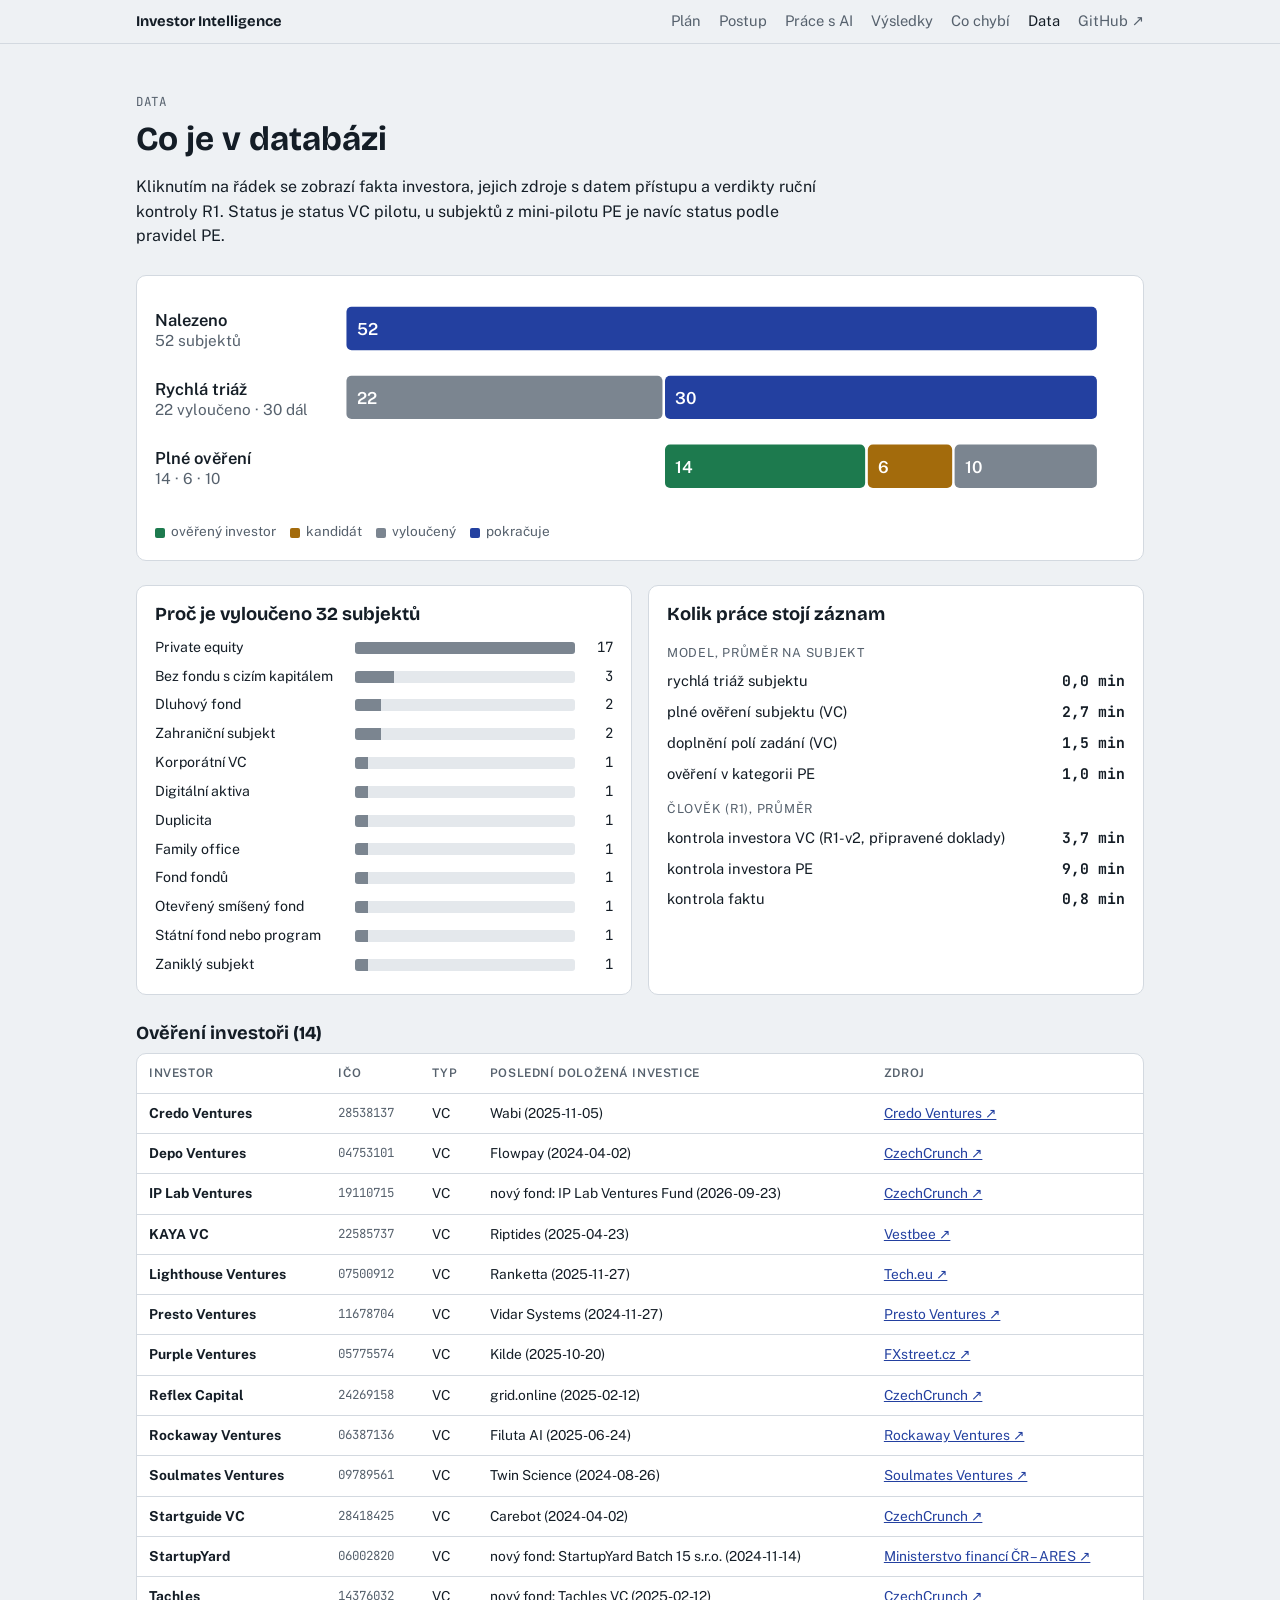
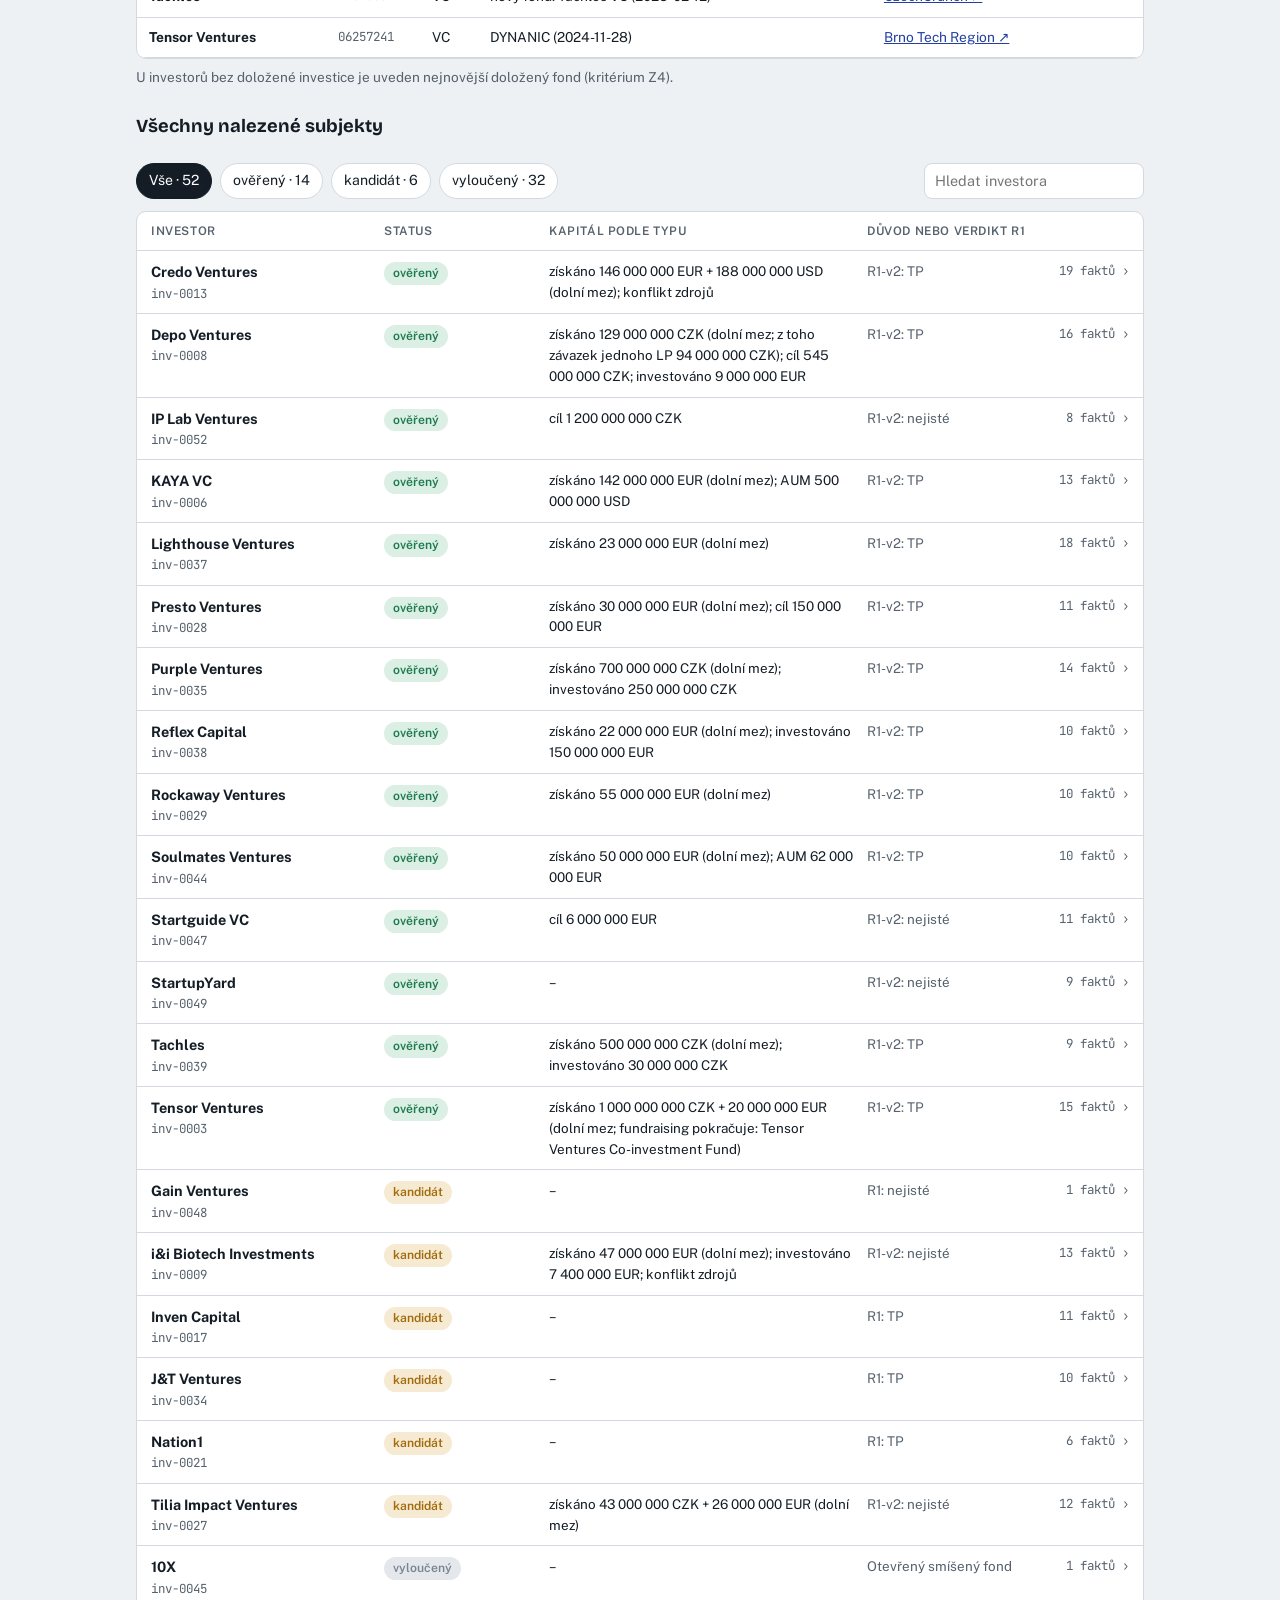
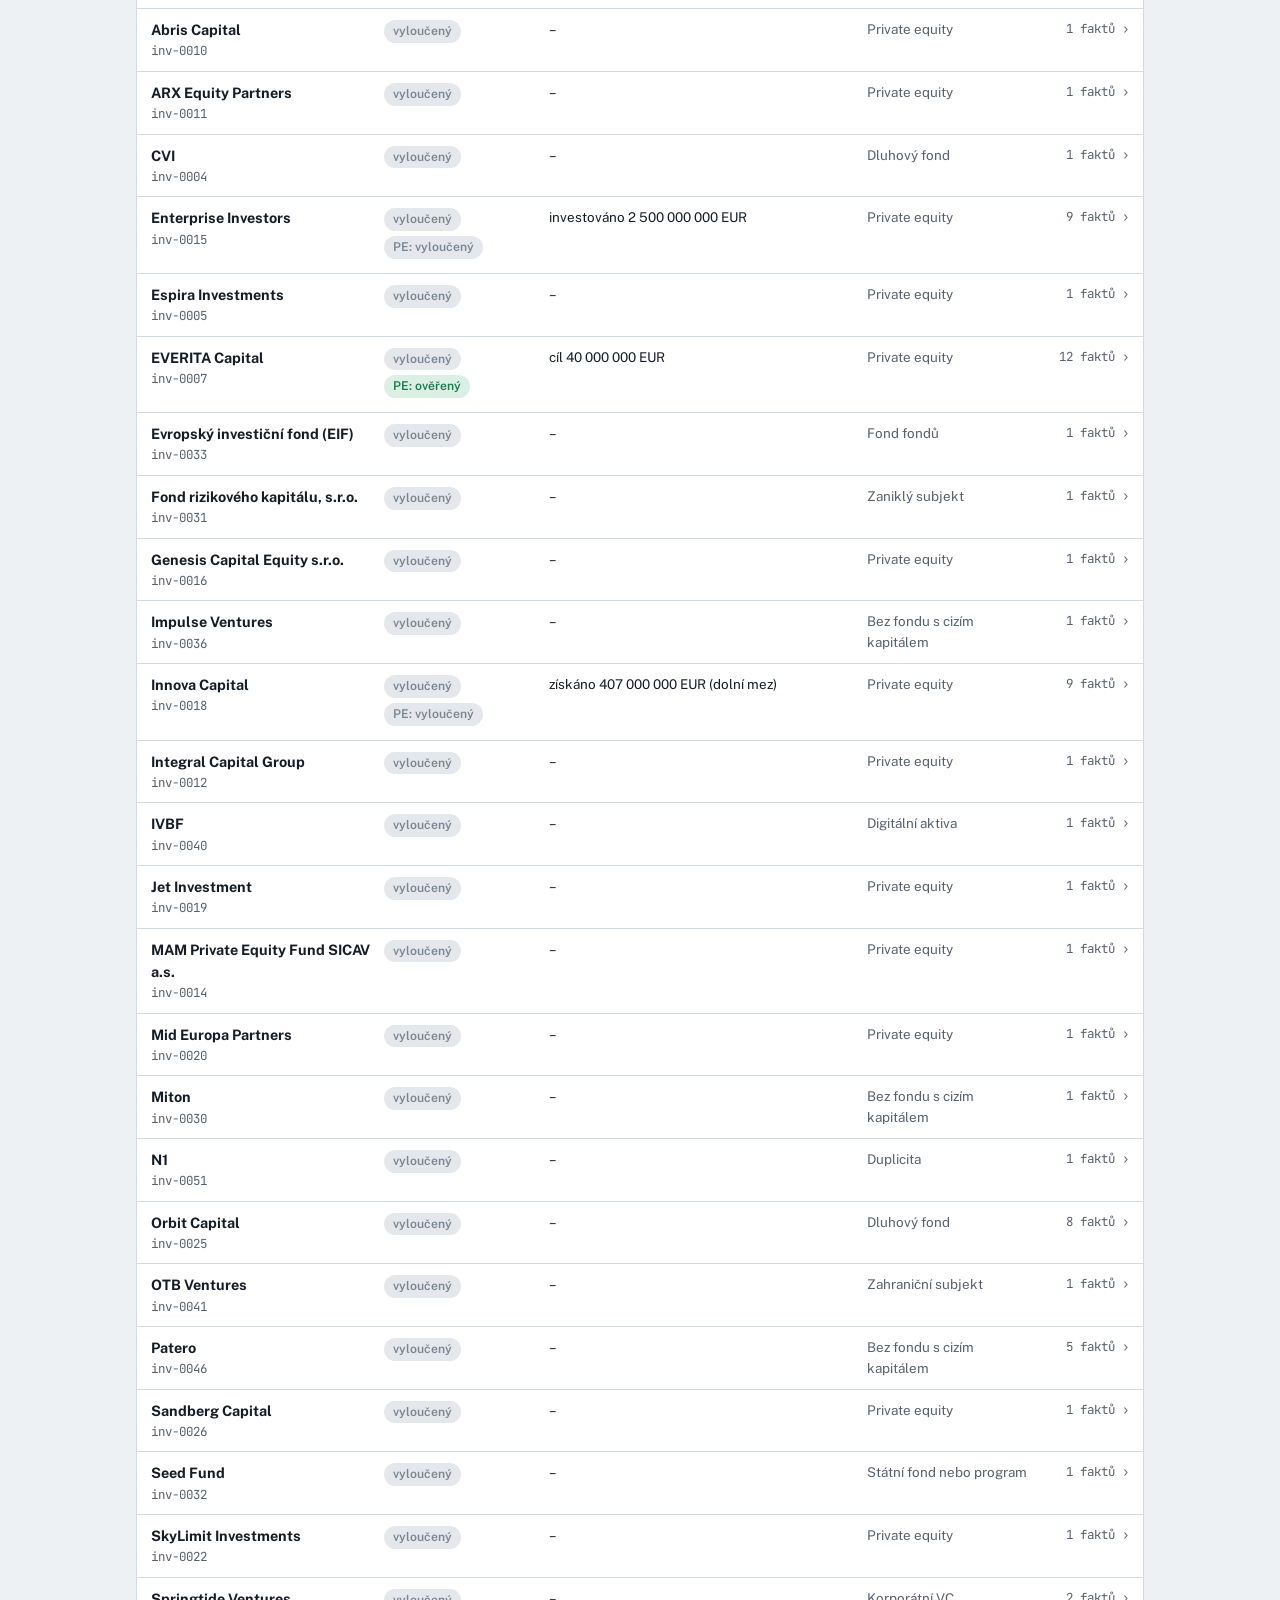
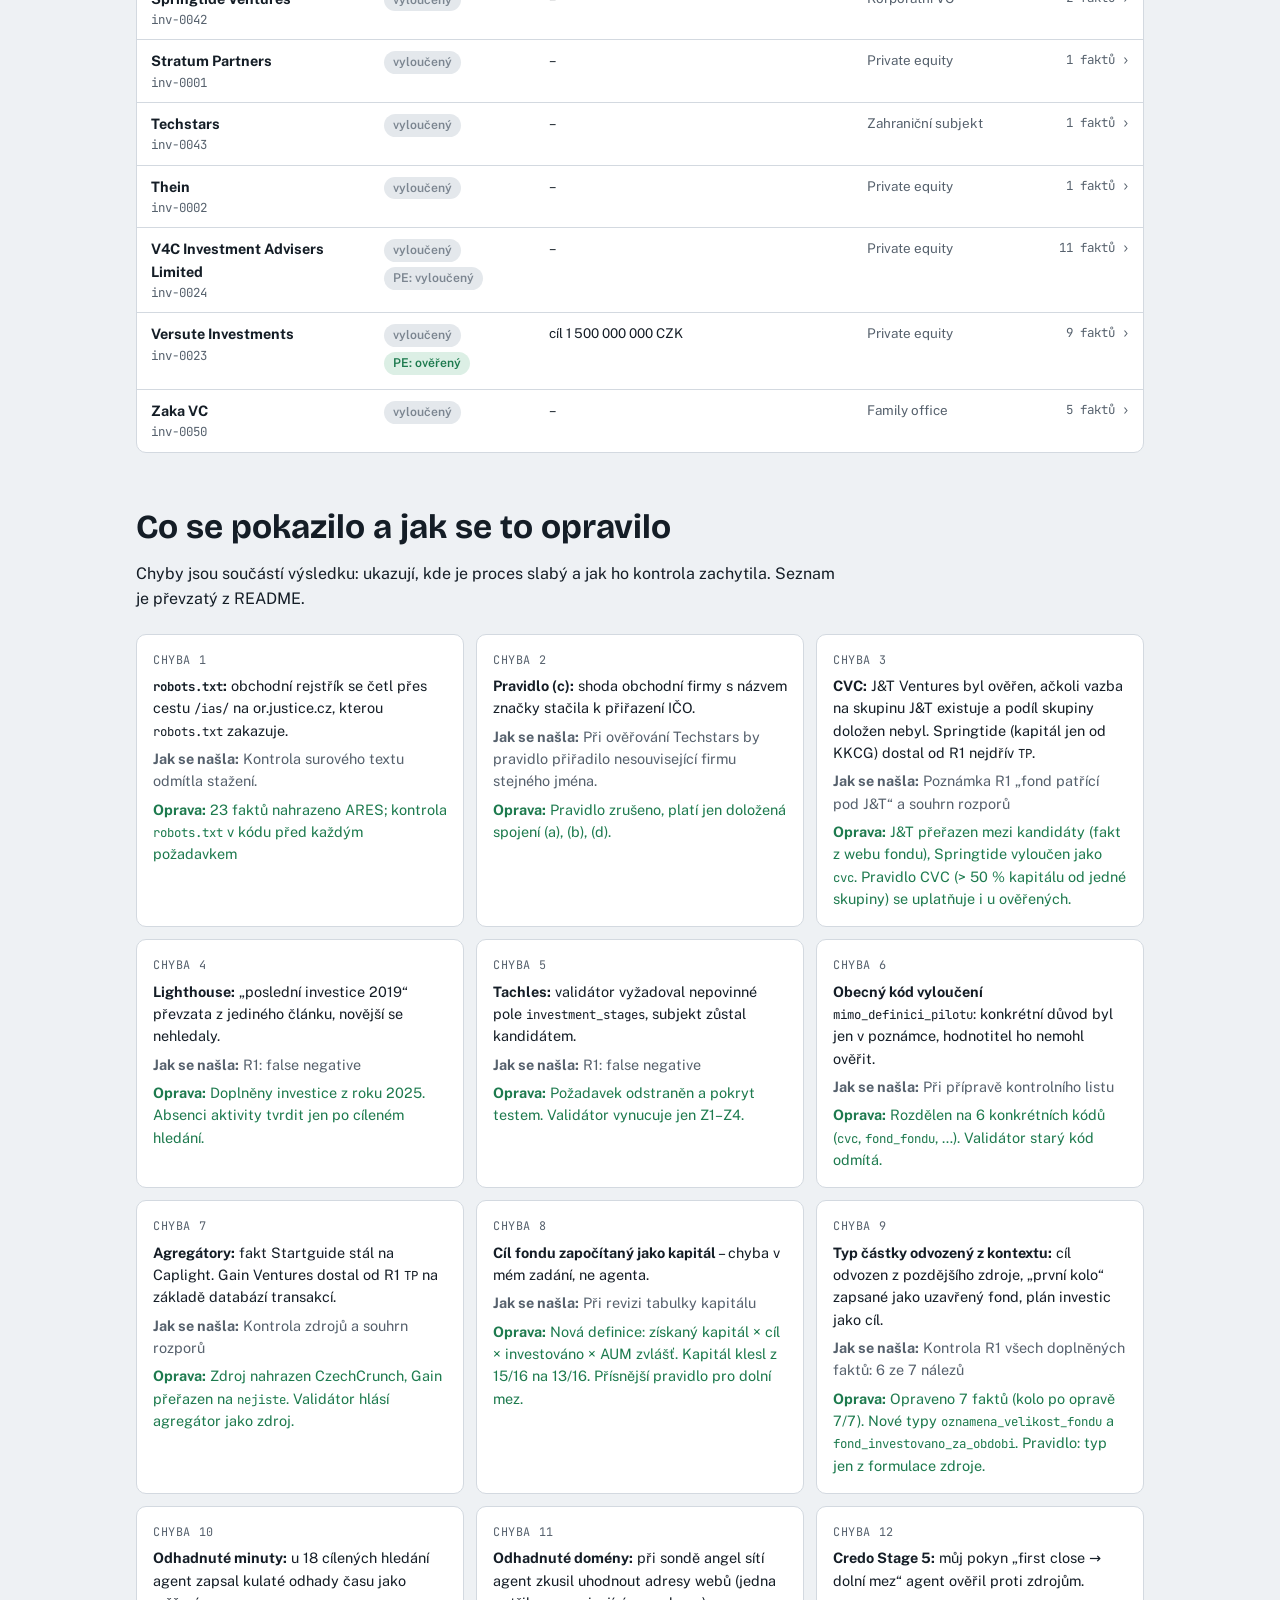
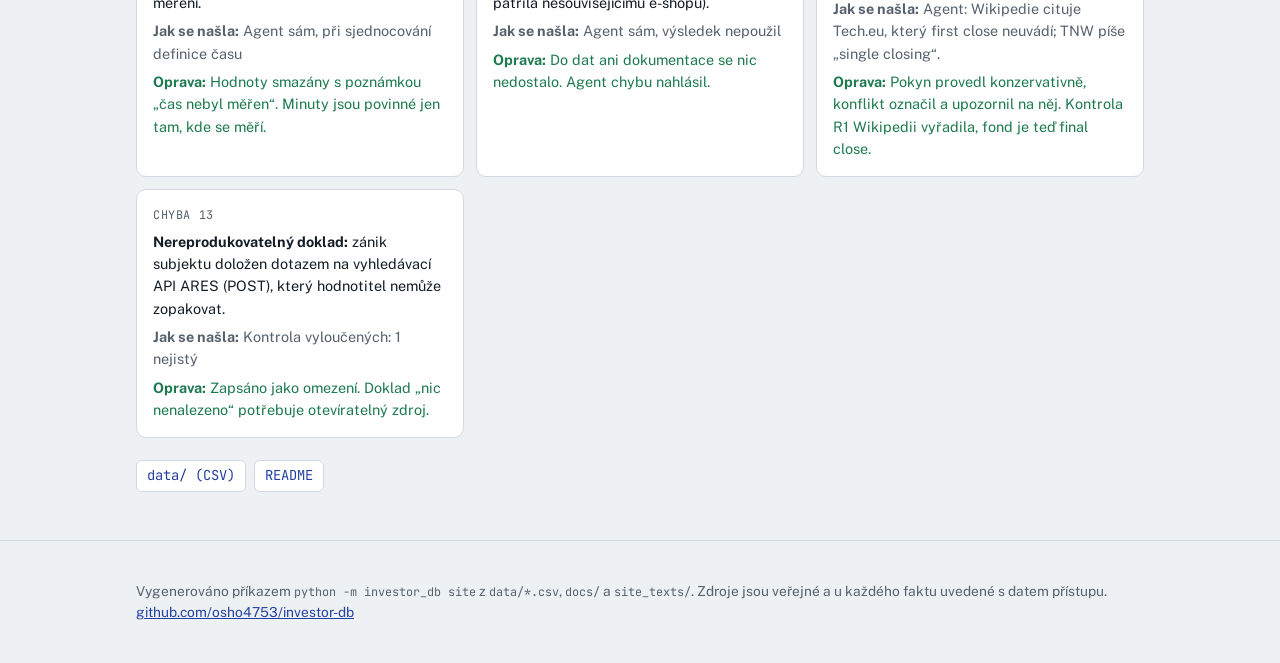
==== commit ca398740: "docs/web: čas člověka podle R1-v2 (3,7 min, kontrola připravených dokladů), 15,5 min jen jako histor" ====
--- a/site/data.html
+++ b/site/data.html
@@ -11,7 +11,7 @@
 </head>
 <body>
 <nav class="top" aria-label="Hlavní navigace"><div class="wrap"><a class="brand" href="index.html">Investor Intelligence</a><a href="index.html#plan">Plán</a><a href="index.html#postup">Postup</a><a href="index.html#ai">Práce s AI</a><a href="index.html#vysledky">Výsledky</a><a href="index.html#dalsi">Co chybí</a><a href="data.html" aria-current="page">Data</a><a href="https://github.com/osho4753/investor-db">GitHub ↗</a></div></nav>
-<section><div class="wrap"><p class="eyebrow">Data</p><h2>Co je v databázi</h2><p>Kliknutím na řádek se zobrazí fakta investora, jejich zdroje s datem přístupu a verdikty ruční kontroly R1. Status je status VC pilotu, u subjektů z mini-pilotu PE je navíc status podle pravidel PE.</p><div class="funnel" role="img" aria-label="Trychtýř: 52 nalezených subjektů, 22 vyloučeno rychlou triáží, 30 plně ověřeno."><svg viewBox="0 0 760 170"><text x="0" y="25" font-weight="600">Nalezeno</text><text x="0" y="41" class="lbl">52 subjektů</text><rect x="150.0" y="10" width="588.0" height="34" rx="4" fill="var(--accent)"/><text x="158.0" y="32" class="in">52</text><text x="0" y="79" font-weight="600">Rychlá triáž</text><text x="0" y="95" class="lbl">22 vyloučeno · 30 dál</text><rect x="150.0" y="64" width="247.6" height="34" rx="4" fill="var(--out)"/><text x="158.0" y="86" class="in">22</text><rect x="399.6" y="64" width="338.4" height="34" rx="4" fill="var(--accent)"/><text x="407.6" y="86" class="in">30</text><text x="0" y="133" font-weight="600">Plné ověření</text><text x="0" y="149" class="lbl">14 · 6 · 10</text><rect x="399.6" y="118" width="156.8" height="34" rx="4" fill="var(--ok)"/><text x="407.6" y="140" class="in">14</text><rect x="558.5" y="118" width="66.1" height="34" rx="4" fill="var(--cand)"/><text x="566.5" y="140" class="in">6</text><rect x="626.5" y="118" width="111.5" height="34" rx="4" fill="var(--out)"/><text x="634.5" y="140" class="in">10</text></svg><div class="legend"><span><i style="background:var(--ok)"></i>ověřený investor</span><span><i style="background:var(--cand)"></i>kandidát</span><span><i style="background:var(--out)"></i>vyloučený</span><span><i style="background:var(--accent)"></i>pokračuje</span></div></div><div class="grid2"><div class="panel"><h3>Proč je vyloučeno 32 subjektů</h3><div class="bars"><div class="bar"><span>Private equity</span><span class="t"><span style="width:100.0%"></span></span><span class="v">17</span></div><div class="bar"><span>Bez fondu s cizím kapitálem</span><span class="t"><span style="width:17.6%"></span></span><span class="v">3</span></div><div class="bar"><span>Dluhový fond</span><span class="t"><span style="width:11.8%"></span></span><span class="v">2</span></div><div class="bar"><span>Zahraniční subjekt</span><span class="t"><span style="width:11.8%"></span></span><span class="v">2</span></div><div class="bar"><span>Korporátní VC</span><span class="t"><span style="width:5.9%"></span></span><span class="v">1</span></div><div class="bar"><span>Digitální aktiva</span><span class="t"><span style="width:5.9%"></span></span><span class="v">1</span></div><div class="bar"><span>Duplicita</span><span class="t"><span style="width:5.9%"></span></span><span class="v">1</span></div><div class="bar"><span>Family office</span><span class="t"><span style="width:5.9%"></span></span><span class="v">1</span></div><div class="bar"><span>Fond fondů</span><span class="t"><span style="width:5.9%"></span></span><span class="v">1</span></div><div class="bar"><span>Otevřený smíšený fond</span><span class="t"><span style="width:5.9%"></span></span><span class="v">1</span></div><div class="bar"><span>Státní fond nebo program</span><span class="t"><span style="width:5.9%"></span></span><span class="v">1</span></div><div class="bar"><span>Zaniklý subjekt</span><span class="t"><span style="width:5.9%"></span></span><span class="v">1</span></div></div></div><div class="panel"><h3>Kolik práce stojí záznam</h3><div class="time"><span class="h">Model, průměr na subjekt</span><span>rychlá triáž subjektu</span><b>0,0 min</b><span>plné ověření subjektu (VC)</span><b>2,7 min</b><span>doplnění polí zadání (VC)</span><b>1,5 min</b><span>ověření v kategorii PE</span><b>1,0 min</b><span class="h">Člověk (R1), průměr</span><span>kontrola investora VC (R1)</span><b>13,9 min</b><span>kontrola investora VC (R1-v2)</span><b>3,7 min</b><span>kontrola investora PE</span><b>9,0 min</b><span>kontrola faktu</span><b>0,8 min</b></div></div></div><h3 id="overeni" class="docs">Ověření investoři (14)</h3><div class="tablewrap"><table><thead><tr><th>Investor</th><th>IČO</th><th>Typ</th><th>Poslední doložená investice</th><th>Zdroj</th></tr></thead><tbody><tr><td><b>Credo Ventures</b></td><td class="mono">28538137</td><td>VC</td><td>Wabi (2025-11-05)</td><td><a href="https://www.credoventures.com/newsroom" rel="noopener">Credo Ventures ↗</a></td></tr><tr><td><b>Depo Ventures</b></td><td class="mono">04753101</td><td>VC</td><td>Flowpay (2024-04-02)</td><td><a href="https://cc.cz/purple-presto-kaya-a-dalsi-investori-maji-apetit-startupove-fondy-nabiraji-dalsi-miliardy-korun/" rel="noopener">CzechCrunch ↗</a></td></tr><tr><td><b>IP Lab Ventures</b></td><td class="mono">19110715</td><td>VC</td><td>nový fond: IP Lab Ventures Fund (2026-09-23)</td><td><a href="https://cc.cz/vlada-posila-700-milionu-do-noveho-druhu-fondu-zameri-se-i-na-ai-ridi-ho-byvaly-sef-dame-jidlo/" rel="noopener">CzechCrunch ↗</a></td></tr><tr><td><b>KAYA VC</b></td><td class="mono">22585737</td><td>VC</td><td>Riptides (2025-04-23)</td><td><a href="https://www.vestbee.com/blog/articles/riptides-secures-3-3-m" rel="noopener">Vestbee ↗</a></td></tr><tr><td><b>Lighthouse Ventures</b></td><td class="mono">07500912</td><td>VC</td><td>Ranketta (2025-11-27)</td><td><a href="https://tech.eu/2025/11/27/ranketta-receives-eur1m-to-improve-ecommerce-brand-performance-in-ai-search/" rel="noopener">Tech.eu ↗</a></td></tr><tr><td><b>Presto Ventures</b></td><td class="mono">11678704</td><td>VC</td><td>Vidar Systems (2024-11-27)</td><td><a href="https://prestoventures.com/news" rel="noopener">Presto Ventures ↗</a></td></tr><tr><td><b>Purple Ventures</b></td><td class="mono">05775574</td><td>VC</td><td>Kilde (2025-10-20)</td><td><a href="https://www.fxstreet.cz/klicova-slova+kilde.html" rel="noopener">FXstreet.cz ↗</a></td></tr><tr><td><b>Reflex Capital</b></td><td class="mono">24269158</td><td>VC</td><td>grid.online (2025-02-12)</td><td><a href="https://cc.cz/hodne-jsem-se-ucil-a-podnikatelsky-jeste-nevyhral-rika-kratky-pro-startup-po-liftagu-ziskal-miliony/" rel="noopener">CzechCrunch ↗</a></td></tr><tr><td><b>Rockaway Ventures</b></td><td class="mono">06387136</td><td>VC</td><td>Filuta AI (2025-06-24)</td><td><a href="https://rockawayventures.com/" rel="noopener">Rockaway Ventures ↗</a></td></tr><tr><td><b>Soulmates Ventures</b></td><td class="mono">09789561</td><td>VC</td><td>Twin Science (2024-08-26)</td><td><a href="https://soulmatesventures.com/" rel="noopener">Soulmates Ventures ↗</a></td></tr><tr><td><b>Startguide VC</b></td><td class="mono">28418425</td><td>VC</td><td>Carebot (2024-04-02)</td><td><a href="https://cc.cz/purple-presto-kaya-a-dalsi-investori-maji-apetit-startupove-fondy-nabiraji-dalsi-miliardy-korun/" rel="noopener">CzechCrunch ↗</a></td></tr><tr><td><b>StartupYard</b></td><td class="mono">06002820</td><td>VC</td><td>nový fond: StartupYard Batch 15 s.r.o. (2024-11-14)</td><td><a href="https://ares.gov.cz/ekonomicke-subjekty-v-be/rest/ekonomicke-subjekty/22266852" rel="noopener">Ministerstvo financí ČR – ARES ↗</a></td></tr><tr><td><b>Tachles</b></td><td class="mono">14376032</td><td>VC</td><td>nový fond: Tachles VC (2025-02-12)</td><td><a href="https://cc.cz/cesi-v-izraeli-na-lovu-miliardovych-jednorozcu-navzdory-konfliktu-se-tu-startupum-dari-hlasi/" rel="noopener">CzechCrunch ↗</a></td></tr><tr><td><b>Tensor Ventures</b></td><td class="mono">06257241</td><td>VC</td><td>DYNANIC (2024-11-28)</td><td><a href="https://brnotechregion.eu/en/news/cipova-revoluce-z-univerzitniho-brna-tensor-ventur" rel="noopener">Brno Tech Region ↗</a></td></tr></tbody></table></div><p class="note-small">U investorů bez doložené investice je uveden nejnovější doložený fond (kritérium Z4).</p><h3 class="docs">Všechny nalezené subjekty</h3><div class="filters" role="group" aria-label="Filtr podle statusu"><button class="chip" data-f="all" aria-pressed="true">Vše · 52</button><button class="chip" data-f="overeny" aria-pressed="false">ověřený · 14</button><button class="chip" data-f="kandidat" aria-pressed="false">kandidát · 6</button><button class="chip" data-f="vyloucen" aria-pressed="false">vyloučený · 32</button><input id="q" type="search" placeholder="Hledat investora" aria-label="Hledat investora"></div><div class="invlist"><div class="invhead"><span>Investor</span><span>Status</span><span>Kapitál podle typu</span><span>Důvod nebo verdikt R1</span><span></span></div><details class="inv" data-status="overeny" data-search="credo ventures inv-0013"><summary><span class="name"><b>Credo Ventures</b><span class="mono">inv-0013</span></span><span class="st"><span class="pill ok">ověřený</span></span><span class="cap">získáno 146 000 000 EUR + 188 000 000 USD (dolní mez); konflikt zdrojů</span><span class="note">R1-v2: TP</span><span class="mono cnt">19 faktů ›</span></summary><ul class="facts"><li><span class="f">Název</span><span class="val">Credo Ventures <a href="https://www.credoventures.com/" rel="noopener">Credo Ventures ↗</a> <span class="mono">f-00023, přístup 2026-10-09</span></span><span class="badges"></span></li><li><span class="f">Web</span><span class="val">https://www.credoventures.com/ <a href="https://www.credoventures.com/" rel="noopener">Credo Ventures ↗</a> <span class="mono">f-00024, přístup 2026-10-09</span></span><span class="badges"></span></li><li><span class="f">Fáze</span><span class="val">pre-seed <a href="https://www.credoventures.com/" rel="noopener">Credo Ventures ↗</a> <span class="mono">f-00026, přístup 2026-10-09</span></span><span class="badges"></span></li><li><span class="f">Sektory</span><span class="val">bez sektorového omezení (sector agnostic) <a href="https://www.credoventures.com/" rel="noopener">Credo Ventures ↗</a> <span class="mono">f-00027, přístup 2026-10-09</span></span><span class="badges"><span class="vd spravne">R1 vzorek: správně</span></span></li><li><span class="f">Ticket od</span><span class="val">1 000 000 USD <a href="https://www.credoventures.com/" rel="noopener">Credo Ventures ↗</a> <span class="mono">f-00028, přístup 2026-10-09</span></span><span class="badges"><span class="vd spravne">R1 vzorek: správně</span></span></li><li><span class="f">Ticket do</span><span class="val">5 000 000 USD <a href="https://www.credoventures.com/" rel="noopener">Credo Ventures ↗</a> <span class="mono">f-00029, přístup 2026-10-09</span></span><span class="badges"></span></li><li><span class="f">O fondu</span><span class="val">first close 88 mil. USD v březnu 2026 · fond Credo Stage 5 <a href="https://en.wikipedia.org/wiki/Venture_capital_in_the_Czech_Republic" rel="noopener">Wikipedie ↗</a> <span class="mono">f-00030, přístup 2026-10-09</span></span><span class="badges"><span class="vd spravne">R1 vzorek: správně</span></span></li><li><span class="f">Doložená investice</span><span class="val">Wabi · k 2025-11-05 <a href="https://www.credoventures.com/newsroom" rel="noopener">Credo Ventures ↗</a> <span class="mono">f-00031, přístup 2026-10-09</span></span><span class="badges"></span></li><li><span class="f">IČO</span><span class="val">28538137 <a href="https://ares.gov.cz/ekonomicke-subjekty-v-be/rest/ekonomicke-subjekty/28538137" rel="noopener">Ministerstvo financí ČR – ARES ↗</a> <span class="mono">f-00206, přístup 2026-10-09</span></span><span class="badges"></span></li><li><span class="f">Fond uzavřen</span><span class="val">88 000 000 USD · fond Credo Stage 5 · k 2026-03-23 <a href="https://tech.eu/2026/03/23/credo-ventures-raises-88m-fund-5-to-double-down-on-pre-seed-in-cee-and-its-global-diaspora/" rel="noopener">Tech.eu ↗</a> <span class="mono">f-00266, přístup 2026-10-11</span></span><span class="badges"><span class="vd spravne">R1 po doplnění: správně</span></span></li><li><span class="f">Fond uzavřen</span><span class="val">75 000 000 EUR · fond CS4 · k 2022-10-11 <a href="https://en.ain.ua/2022/10/11/credo-ventures-closes-its-fourth-fund" rel="noopener">AIN.UA ↗</a> <span class="mono">f-00267, přístup 2026-10-12</span></span><span class="badges"><span class="vd nelze_overit">R1 po doplnění: nelze ověřit</span><span class="vd spravne">R1 po opravě: správně</span></span></li><li><span class="f">Fond uzavřen</span><span class="val">18 000 000 EUR · fond Credo 1 <a href="https://cc.cz/dalsi-tezka-vaha-na-investicnim-poli-ceske-credo-otevira-svuj-treti-fond-ve-kterem-ma-pro-startupy-25-miliardy-korun/" rel="noopener">CzechCrunch ↗</a> <span class="mono">f-00289, přístup 2026-10-11</span></span><span class="badges"><span class="vd spravne">R1 po doplnění: správně</span></span></li><li><span class="f">Fond uzavřen</span><span class="val">53 000 000 EUR · fond Credo 2 <a href="https://cc.cz/dalsi-tezka-vaha-na-investicnim-poli-ceske-credo-otevira-svuj-treti-fond-ve-kterem-ma-pro-startupy-25-miliardy-korun/" rel="noopener">CzechCrunch ↗</a> <span class="mono">f-00290, přístup 2026-10-11</span></span><span class="badges"><span class="vd spravne">R1 po doplnění: správně</span></span></li><li><span class="f">Fond uzavřen</span><span class="val">100 000 000 USD · fond Credo Stage 3 · k 2019-11-01 <a href="https://www.money.pl/gielda/fundusz-credo-ventures-planuje-zainwestowac-prawie-100-mln-usd-w-cee-6487384000940161a.html" rel="noopener">money.pl ↗</a> <span class="mono">f-00291, přístup 2026-10-11</span></span><span class="badges"><span class="vd spravne">R1 po doplnění: správně</span></span></li><li><span class="f">Počet fondů</span><span class="val">5 · k 2026-03-23 <a href="https://tech.eu/2026/03/23/credo-ventures-raises-88m-fund-5-to-double-down-on-pre-seed-in-cee-and-its-global-diaspora/" rel="noopener">Tech.eu ↗</a> <span class="mono">f-00292, přístup 2026-10-11</span></span><span class="badges"><span class="vd spravne">R1 po doplnění: správně</span></span></li><li><span class="f">First close</span><span class="val">88 000 000 USD · fond Credo Stage 5 · k 2026-03-01 <a href="https://en.wikipedia.org/wiki/Venture_capital_in_the_Czech_Republic" rel="noopener">Wikipedie ↗</a> <span class="mono">f-00295, přístup 2026-10-11</span></span><span class="badges"><span class="vd chybne">R1 po doplnění: chybně</span></span></li><li><span class="f">Final close</span><span class="val">88 000 000 USD · fond Credo Stage 5 · k 2026-03-23 <a href="https://thenextweb.com/news/credo-ventures-88m-fund" rel="noopener">TNW ↗</a> <span class="mono">f-00296, přístup 2026-10-11</span></span><span class="badges"><span class="vd spravne">R1 po doplnění: správně</span></span></li><li><span class="f">Fond uzavřen</span><span class="val">100 000 000 EUR · fond Credo Stage 3 <a href="https://cc.cz/andrej-kiska-z-credo-ventures-nejdriv-byla-slabina-ze-jsme-z-vychodni-evropy-ted-na-to-investori-v-silicon-valley-slysi/" rel="noopener">CzechCrunch ↗</a> <span class="mono">f-00297, přístup 2026-10-11</span></span><span class="badges"><span class="vd spravne">R1 po doplnění: správně</span></span></li><li><span class="f">O fondu</span><span class="val">čtvrtý vlajkový fond Credo nese označení CS4 a uzavírá se na 75 mil. EUR; first close proběhl dříve v roce 2022 · fond CS4 <a href="https://podim.org/credo-ventures-closes-4th-fund-at-e75m/" rel="noopener">Podim ↗</a> <span class="mono">f-00298, přístup 2026-10-12</span></span><span class="badges"><span class="vd spravne">R1 po opravě: správně</span></span></li></ul></details><details class="inv" data-status="overeny" data-search="depo ventures inv-0008"><summary><span class="name"><b>Depo Ventures</b><span class="mono">inv-0008</span></span><span class="st"><span class="pill ok">ověřený</span></span><span class="cap">získáno 129 000 000 CZK (dolní mez; z toho závazek jednoho LP 94 000 000 CZK); cíl 545 000 000 CZK; investováno 9 000 000 EUR</span><span class="note">R1-v2: TP</span><span class="mono cnt">16 faktů ›</span></summary><ul class="facts"><li><span class="f">Název</span><span class="val">Depo Ventures <a href="https://cvca.cz/en/depo-ventures-2/" rel="noopener">CVCA – Czech Private Equity and Venture Capital Association ↗</a> <span class="mono">f-00041, přístup 2026-10-09</span></span><span class="badges"></span></li><li><span class="f">Web</span><span class="val">https://depoventures.com/ <a href="https://depoventures.com/" rel="noopener">DEPO Ventures ↗</a> <span class="mono">f-00042, přístup 2026-10-09</span></span><span class="badges"></span></li><li><span class="f">Fáze</span><span class="val">pre-seed <a href="https://depoventures.com/" rel="noopener">DEPO Ventures ↗</a> <span class="mono">f-00044, přístup 2026-10-09</span></span><span class="badges"></span></li><li><span class="f">Sektory</span><span class="val">finanční technologie (fintech), energetika, průmysl <a href="https://depoventures.com/" rel="noopener">DEPO Ventures ↗</a> <span class="mono">f-00045, přístup 2026-10-09</span></span><span class="badges"></span></li><li><span class="f">Ticket od</span><span class="val">250 000 EUR <a href="https://depoventures.com/" rel="noopener">DEPO Ventures ↗</a> <span class="mono">f-00046, přístup 2026-10-09</span></span><span class="badges"></span></li><li><span class="f">Ticket do</span><span class="val">500 000 EUR <a href="https://depoventures.com/" rel="noopener">DEPO Ventures ↗</a> <span class="mono">f-00047, přístup 2026-10-09</span></span><span class="badges"></span></li><li><span class="f">O fondu</span><span class="val">vybrán NRI pro program Fond Ukrajina, závazek NRI 94 mil. Kč; správce DEPO Ventures Sàrl (Lucembursko) · fond DEPO Ventures One SCSp · k 2026-08-26 <a href="https://www.nrb.cz/nri-dokoncila-vyber-venture-kapitaloveho-fondu-pro-program-fond-ukrajina/" rel="noopener">Národní rozvojová banka ↗</a> <span class="mono">f-00049, přístup 2026-10-09</span></span><span class="badges"></span></li><li><span class="f">Sektory</span><span class="val">finanční technologie (fintech), energetika, průmysl, obrana a bezpečnost <a href="https://depoventures.com/" rel="noopener">DEPO Ventures ↗</a> <span class="mono">f-00205, přístup 2026-10-09</span></span><span class="badges"></span></li><li><span class="f">IČO</span><span class="val">04753101 <a href="https://ares.gov.cz/ekonomicke-subjekty-v-be/rest/ekonomicke-subjekty/04753101" rel="noopener">Ministerstvo financí ČR – ARES ↗</a> <span class="mono">f-00208, přístup 2026-10-09</span></span><span class="badges"></span></li><li><span class="f">O fondu</span><span class="val">fondový vehikl zapsaný v obchodním rejstříku 6. 8. 2021 · fond DEPO VENTURES AF II., osoba rizikového kapitálu, s.r.o. <a href="https://ares.gov.cz/ekonomicke-subjekty-v-be/rest/ekonomicke-subjekty/11726377" rel="noopener">Ministerstvo financí ČR – ARES ↗</a> <span class="mono">f-00209, přístup 2026-10-09</span></span><span class="badges"></span></li><li><span class="f">Doložená investice</span><span class="val">Flowpay · k 2024-04-02 <a href="https://cc.cz/purple-presto-kaya-a-dalsi-investori-maji-apetit-startupove-fondy-nabiraji-dalsi-miliardy-korun/" rel="noopener">CzechCrunch ↗</a> <span class="mono">f-00246, přístup 2026-10-11</span></span><span class="badges"></span></li><li><span class="f">Investováno celkem</span><span class="val">9 000 000 EUR <a href="https://depoventures.com/" rel="noopener">DEPO Ventures ↗</a> <span class="mono">f-00257, přístup 2026-10-11</span></span><span class="badges"><span class="vd spravne">R1 po doplnění: správně</span></span></li><li><span class="f">Fond uzavřen</span><span class="val">35 000 000 CZK · fond Grouport Ventures <a href="https://cc.cz/cesti-depo-ventures-oteviraji-druhy-fond-v-desitkach-milionu-prvni-investice-podpori-startup-ktery-ukazuje-data-z-kryptouctu/" rel="noopener">CzechCrunch ↗</a> <span class="mono">f-00258, přístup 2026-10-11</span></span><span class="badges"><span class="vd spravne">R1 po doplnění: správně</span></span></li><li><span class="f">Cílová velikost</span><span class="val">45 000 000 CZK · fond Depo Angels Fund II · k 2022-01-25 <a href="https://cc.cz/cesti-depo-ventures-oteviraji-druhy-fond-v-desitkach-milionu-prvni-investice-podpori-startup-ktery-ukazuje-data-z-kryptouctu/" rel="noopener">CzechCrunch ↗</a> <span class="mono">f-00259, přístup 2026-10-11</span></span><span class="badges"><span class="vd spravne">R1 po doplnění: správně</span></span></li><li><span class="f">Cílová velikost</span><span class="val">500 000 000 CZK · fond Depo Ventures – třetí andělský fond · k 2022-10-07 <a href="https://cc.cz/vice-penez-pro-nejmladsi-startupy-depo-ventures-otevira-novy-andelsky-fond-cili-na-pul-miliardy/" rel="noopener">CzechCrunch ↗</a> <span class="mono">f-00260, přístup 2026-10-11</span></span><span class="badges"><span class="vd spravne">R1 po doplnění: správně</span></span></li><li><span class="f">Závazek jednoho LP</span><span class="val">94 000 000 CZK · fond DEPO Ventures One SCSp · k 2026-08-26 <a href="https://www.nrb.cz/nri-dokoncila-vyber-venture-kapitaloveho-fondu-pro-program-fond-ukrajina/" rel="noopener">Národní rozvojová banka ↗</a> <span class="mono">f-00261, přístup 2026-10-11</span></span><span class="badges"><span class="vd spravne">R1 po doplnění: správně</span></span></li></ul></details><details class="inv" data-status="overeny" data-search="ip lab ventures inv-0052"><summary><span class="name"><b>IP Lab Ventures</b><span class="mono">inv-0052</span></span><span class="st"><span class="pill ok">ověřený</span></span><span class="cap">cíl 1 200 000 000 CZK</span><span class="note">R1-v2: nejisté</span><span class="mono cnt">8 faktů ›</span></summary><ul class="facts"><li><span class="f">Cílová velikost</span><span class="val">1 200 000 000 CZK · fond IP Lab Ventures Fund · k 2026-09-23 <a href="https://cc.cz/vlada-posila-700-milionu-do-noveho-druhu-fondu-zameri-se-i-na-ai-ridi-ho-byvaly-sef-dame-jidlo/" rel="noopener">CzechCrunch ↗</a> <span class="mono">f-00152, přístup 2026-10-09</span></span><span class="badges"></span></li><li><span class="f">O fondu</span><span class="val">investice EIF 656 mil. Kč z Národního plánu obnovy; druhý VC fond z NPO po Tensor Ventures · fond IP Lab Ventures Fund · k 2026-09-23 <a href="https://cc.cz/vlada-posila-700-milionu-do-noveho-druhu-fondu-zameri-se-i-na-ai-ridi-ho-byvaly-sef-dame-jidlo/" rel="noopener">CzechCrunch ↗</a> <span class="mono">f-00153, přístup 2026-10-09</span></span><span class="badges"></span></li><li><span class="f">Název</span><span class="val">IP Lab Ventures <a href="https://www.e15.cz/byznys/e15-a-byznys/ip-lab-ventures-sazi-na-deep-tech-z-vedeckych-napadu-chce-budovat-firmy-svetove-urovne-1431586" rel="noopener">E15 ↗</a> <span class="mono">f-00196, přístup 2026-10-09</span></span><span class="badges"></span></li><li><span class="f">IČO</span><span class="val">19110715 <a href="https://ares.gov.cz/ekonomicke-subjekty-v-be/rest/ekonomicke-subjekty-vr/19110715" rel="noopener">Ministerstvo financí ČR – ARES (veřejný rejstřík) ↗</a> <span class="mono">f-00197, přístup 2026-10-09</span></span><span class="badges"><span class="vd spravne">R1 vzorek: správně</span></span></li><li><span class="f">Fáze</span><span class="val">pre-seed <a href="https://cc.cz/vedl-dame-jidlo-ted-pomaha-dostat-napady-vedcu-do-byznysoveho-sveta-casto-nevi-jak-na-to-rika-fingl/" rel="noopener">CzechCrunch ↗</a> <span class="mono">f-00198, přístup 2026-10-09</span></span><span class="badges"></span></li><li><span class="f">Sektory</span><span class="val">deep tech, biotechnologie, průmysl, umělá inteligence (AI) <a href="https://www.e15.cz/byznys/e15-a-byznys/ip-lab-ventures-sazi-na-deep-tech-z-vedeckych-napadu-chce-budovat-firmy-svetove-urovne-1431586" rel="noopener">E15 ↗</a> <span class="mono">f-00199, přístup 2026-10-09</span></span><span class="badges"><span class="vd spravne">R1 vzorek: správně</span></span></li><li><span class="f">Závazek jednoho LP</span><span class="val">656 000 000 CZK · fond IP Lab Ventures Fund · k 2026-09-23 <a href="https://cc.cz/vlada-posila-700-milionu-do-noveho-druhu-fondu-zameri-se-i-na-ai-ridi-ho-byvaly-sef-dame-jidlo/" rel="noopener">CzechCrunch ↗</a> <span class="mono">f-00287, přístup 2026-10-11</span></span><span class="badges"><span class="vd spravne">R1 po doplnění: správně</span></span></li><li><span class="f">Ticket do</span><span class="val">1 000 000 EUR <a href="https://www.lupa.cz/aktuality/ceske-univerzitni-napady-maji-dostat-az-miliardu-na-cestu-z-laboratore-do-byznysu-vetsina-penez-jde-z-evropy/" rel="noopener">Lupa.cz ↗</a> <span class="mono">f-00288, přístup 2026-10-11</span></span><span class="badges"><span class="vd spravne">R1 po doplnění: správně</span></span></li></ul></details><details class="inv" data-status="overeny" data-search="kaya vc inv-0006"><summary><span class="name"><b>KAYA VC</b><span class="mono">inv-0006</span></span><span class="st"><span class="pill ok">ověřený</span></span><span class="cap">získáno 142 000 000 EUR (dolní mez); AUM 500 000 000 USD</span><span class="note">R1-v2: TP</span><span class="mono cnt">13 faktů ›</span></summary><ul class="facts"><li><span class="f">Název</span><span class="val">KAYA VC <a href="https://cvca.cz/en/kaya-vc-2/" rel="noopener">CVCA – Czech Private Equity and Venture Capital Association ↗</a> <span class="mono">f-00032, přístup 2026-10-09</span></span><span class="badges"><span class="vd spravne">R1 vzorek: správně</span></span></li><li><span class="f">Web</span><span class="val">https://www.kaya.vc/ <a href="https://cvca.cz/en/kaya-vc-2/" rel="noopener">CVCA – Czech Private Equity and Venture Capital Association ↗</a> <span class="mono">f-00033, přístup 2026-10-09</span></span><span class="badges"></span></li><li><span class="f">Fáze</span><span class="val">pre-seed, seed <a href="https://www.kaya.vc/" rel="noopener">KAYA ↗</a> <span class="mono">f-00035, přístup 2026-10-09</span></span><span class="badges"></span></li><li><span class="f">Ticket od</span><span class="val">1 000 000 USD <a href="https://www.kaya.vc/" rel="noopener">KAYA ↗</a> <span class="mono">f-00036, přístup 2026-10-11</span></span><span class="badges"></span></li><li><span class="f">Ticket do</span><span class="val">3 000 000 USD <a href="https://www.kaya.vc/" rel="noopener">KAYA ↗</a> <span class="mono">f-00037, přístup 2026-10-11</span></span><span class="badges"></span></li><li><span class="f">AUM</span><span class="val">500 000 000 USD <a href="https://www.kaya.vc/" rel="noopener">KAYA ↗</a> <span class="mono">f-00038, přístup 2026-10-11</span></span><span class="badges"></span></li><li><span class="f">O fondu</span><span class="val">subfond podporovaný InnovFin Equity; jako GP uveden lucemburský AIFM KAYA VC GP S.à r.l · fond ET3 <a href="https://www.kaya.vc/sustainability" rel="noopener">KAYA ↗</a> <span class="mono">f-00039, přístup 2026-10-09</span></span><span class="badges"></span></li><li><span class="f">Doložená investice</span><span class="val">Riptides · k 2025-04-23 <a href="https://www.vestbee.com/blog/articles/riptides-secures-3-3-m" rel="noopener">Vestbee ↗</a> <span class="mono">f-00040, přístup 2026-10-09</span></span><span class="badges"></span></li><li><span class="f">IČO</span><span class="val">22585737 <a href="https://ares.gov.cz/ekonomicke-subjekty-v-be/rest/ekonomicke-subjekty/22585737" rel="noopener">Ministerstvo financí ČR – ARES ↗</a> <span class="mono">f-00207, přístup 2026-10-09</span></span><span class="badges"></span></li><li><span class="f">Sektory</span><span class="val">bez sektorového omezení (sector agnostic) <a href="https://www.vestbee.com/blog/articles/kaya-secures-70-m" rel="noopener">Vestbee ↗</a> <span class="mono">f-00253, přístup 2026-10-11</span></span><span class="badges"><span class="vd spravne">R1 po doplnění: správně</span></span></li><li><span class="f">Final close</span><span class="val">72 000 000 EUR · fond KAYA Fund IV · k 2021-03-31 <a href="https://www.globalprivatecapital.org/?p=27830" rel="noopener">Global Private Capital Association (GPCA) ↗</a> <span class="mono">f-00254, přístup 2026-10-11</span></span><span class="badges"><span class="vd spravne">R1 po doplnění: správně</span></span></li><li><span class="f">Cílová velikost</span><span class="val">80 000 000 EUR · fond KAYA Fund V <a href="https://www.vestbee.com/blog/articles/kaya-secures-70-m" rel="noopener">Vestbee ↗</a> <span class="mono">f-00255, přístup 2026-10-11</span></span><span class="badges"><span class="vd spravne">R1 po doplnění: správně</span></span></li><li><span class="f">First close</span><span class="val">70 000 000 EUR · fond KAYA Fund V · k 2025-06-25 <a href="https://www.vestbee.com/blog/articles/kaya-secures-70-m" rel="noopener">Vestbee ↗</a> <span class="mono">f-00256, přístup 2026-10-11</span></span><span class="badges"><span class="vd spravne">R1 po doplnění: správně</span></span></li></ul></details><details class="inv" data-status="overeny" data-search="lighthouse ventures inv-0037"><summary><span class="name"><b>Lighthouse Ventures</b><span class="mono">inv-0037</span></span><span class="st"><span class="pill ok">ověřený</span></span><span class="cap">získáno 23 000 000 EUR (dolní mez)</span><span class="note">R1-v2: TP</span><span class="mono cnt">18 faktů ›</span></summary><ul class="facts"><li><span class="f">Fáze</span><span class="val">pre-seed <a href="https://cc.cz/cesky-fond-lighthouse-ventures-vlozil-vyssi-stovky-tisic-eur-do-brnenskeho-ai-startupu-pekat-vision/" rel="noopener">CzechCrunch ↗</a> <span class="mono">f-00137, přístup 2026-10-09</span></span><span class="badges"></span></li><li><span class="f">Ticket do</span><span class="val">1 000 000 EUR <a href="https://cc.cz/cesky-fond-lighthouse-ventures-vlozil-vyssi-stovky-tisic-eur-do-brnenskeho-ai-startupu-pekat-vision/" rel="noopener">CzechCrunch ↗</a> <span class="mono">f-00138, přístup 2026-10-09</span></span><span class="badges"></span></li><li><span class="f">O fondu</span><span class="val">fond 23 mil. EUR, z toho 15 mil. EUR od EIF (stav 2019) · fond Lighthouse Ventures · k 2019-06-07 <a href="https://cc.cz/cesky-fond-lighthouse-ventures-vlozil-vyssi-stovky-tisic-eur-do-brnenskeho-ai-startupu-pekat-vision/" rel="noopener">CzechCrunch ↗</a> <span class="mono">f-00139, přístup 2026-10-09</span></span><span class="badges"></span></li><li><span class="f">Doložená investice</span><span class="val">Pekat Vision · k 2019-06-07 <a href="https://cc.cz/cesky-fond-lighthouse-ventures-vlozil-vyssi-stovky-tisic-eur-do-brnenskeho-ai-startupu-pekat-vision/" rel="noopener">CzechCrunch ↗</a> <span class="mono">f-00189, přístup 2026-10-09</span></span><span class="badges"></span></li><li><span class="f">Název</span><span class="val">Lighthouse Ventures <a href="https://lhv.vc/" rel="noopener">Lighthouse Ventures ↗</a> <span class="mono">f-00229, přístup 2026-10-11</span></span><span class="badges"></span></li><li><span class="f">Web</span><span class="val">https://lhv.vc/ <a href="https://lhv.vc/" rel="noopener">Lighthouse Ventures ↗</a> <span class="mono">f-00230, přístup 2026-10-11</span></span><span class="badges"></span></li><li><span class="f">Fáze</span><span class="val">pre-seed, seed <a href="https://lhv.vc/" rel="noopener">Lighthouse Ventures ↗</a> <span class="mono">f-00231, přístup 2026-10-11</span></span><span class="badges"></span></li><li><span class="f">Sektory</span><span class="val">software, finanční technologie (fintech), umělá inteligence (AI) <a href="https://lhv.vc/" rel="noopener">Lighthouse Ventures ↗</a> <span class="mono">f-00232, přístup 2026-10-11</span></span><span class="badges"></span></li><li><span class="f">Ticket od</span><span class="val">200 000 EUR <a href="https://lhv.vc/" rel="noopener">Lighthouse Ventures ↗</a> <span class="mono">f-00233, přístup 2026-10-11</span></span><span class="badges"></span></li><li><span class="f">Ticket do</span><span class="val">1 000 000 EUR <a href="https://lhv.vc/" rel="noopener">Lighthouse Ventures ↗</a> <span class="mono">f-00234, přístup 2026-10-11</span></span><span class="badges"></span></li><li><span class="f">O fondu</span><span class="val">fond podporovaný a financovaný z Czech ESIF Fund of Funds (CZFoF) · fond Lighthouse Seed Fund <a href="https://lhv.vc/" rel="noopener">Lighthouse Ventures ↗</a> <span class="mono">f-00235, přístup 2026-10-11</span></span><span class="badges"></span></li><li><span class="f">O fondu</span><span class="val">nejnovější fond Fund II zahájen v roce 2024 · fond Lighthouse Ventures Fund II <a href="https://lhv.vc/" rel="noopener">Lighthouse Ventures ↗</a> <span class="mono">f-00236, přístup 2026-10-11</span></span><span class="badges"></span></li><li><span class="f">IČO</span><span class="val">07500912 <a href="https://ares.gov.cz/ekonomicke-subjekty-v-be/rest/ekonomicke-subjekty-vr/07500912" rel="noopener">Ministerstvo financí ČR – ARES (veřejný rejstřík) ↗</a> <span class="mono">f-00237, přístup 2026-10-11</span></span><span class="badges"></span></li><li><span class="f">O fondu</span><span class="val">23 mil. EUR k dispozici; správce vybrán EIF pro seedový fond se státní účastí · fond Lighthouse Ventures · k 2019-04-08 <a href="https://forbes.cz/stat-pomuze-startupum-penize-budou-rozdelovat-dva-nove-fondy/" rel="noopener">Forbes Česko ↗</a> <span class="mono">f-00238, přístup 2026-10-11</span></span><span class="badges"></span></li><li><span class="f">Doložená investice</span><span class="val">DecisionRules · k 2025-05-08 <a href="https://tech.eu/2025/05/08/decisionrules-secures-eur16-million-funding-for-cloud-native-saas-platform/" rel="noopener">Tech.eu ↗</a> <span class="mono">f-00239, přístup 2026-10-11</span></span><span class="badges"></span></li><li><span class="f">Doložená investice</span><span class="val">Ranketta · k 2025-11-27 <a href="https://tech.eu/2025/11/27/ranketta-receives-eur1m-to-improve-ecommerce-brand-performance-in-ai-search/" rel="noopener">Tech.eu ↗</a> <span class="mono">f-00240, přístup 2026-10-11</span></span><span class="badges"></span></li><li><span class="f">Fond uzavřen</span><span class="val">23 000 000 EUR · fond Lighthouse Seed Fund · k 2019-06-07 <a href="https://cc.cz/cesky-fond-lighthouse-ventures-vlozil-vyssi-stovky-tisic-eur-do-brnenskeho-ai-startupu-pekat-vision/" rel="noopener">CzechCrunch ↗</a> <span class="mono">f-00277, přístup 2026-10-11</span></span><span class="badges"><span class="vd spravne">R1 po doplnění: správně</span></span></li><li><span class="f">Závazek jednoho LP</span><span class="val">15 000 000 EUR · fond Lighthouse Seed Fund · k 2019-06-07 <a href="https://cc.cz/cesky-fond-lighthouse-ventures-vlozil-vyssi-stovky-tisic-eur-do-brnenskeho-ai-startupu-pekat-vision/" rel="noopener">CzechCrunch ↗</a> <span class="mono">f-00278, přístup 2026-10-11</span></span><span class="badges"><span class="vd spravne">R1 po doplnění: správně</span></span></li></ul></details><details class="inv" data-status="overeny" data-search="presto ventures inv-0028"><summary><span class="name"><b>Presto Ventures</b><span class="mono">inv-0028</span></span><span class="st"><span class="pill ok">ověřený</span></span><span class="cap">získáno 30 000 000 EUR (dolní mez); cíl 150 000 000 EUR</span><span class="note">R1-v2: TP</span><span class="mono cnt">11 faktů ›</span></summary><ul class="facts"><li><span class="f">Název</span><span class="val">Presto Ventures <a href="https://www.prestoventures.com/" rel="noopener">Presto Ventures ↗</a> <span class="mono">f-00101, přístup 2026-10-09</span></span><span class="badges"><span class="vd spravne">R1 vzorek: správně</span></span></li><li><span class="f">Web</span><span class="val">https://www.prestoventures.com/ <a href="https://www.prestoventures.com/" rel="noopener">Presto Ventures ↗</a> <span class="mono">f-00102, přístup 2026-10-09</span></span><span class="badges"></span></li><li><span class="f">Fáze</span><span class="val">seed, série A <a href="https://www.prestoventures.com/" rel="noopener">Presto Ventures ↗</a> <span class="mono">f-00104, přístup 2026-10-09</span></span><span class="badges"></span></li><li><span class="f">Ticket od</span><span class="val">500 000 EUR <a href="https://www.prestoventures.com/" rel="noopener">Presto Ventures ↗</a> <span class="mono">f-00105, přístup 2026-10-09</span></span><span class="badges"></span></li><li><span class="f">Ticket do</span><span class="val">5 000 000 EUR <a href="https://www.prestoventures.com/" rel="noopener">Presto Ventures ↗</a> <span class="mono">f-00106, přístup 2026-10-09</span></span><span class="badges"></span></li><li><span class="f">Cílová velikost</span><span class="val">150 000 000 EUR · fond Presto Tech Horizons · k 2024-06-26 <a href="https://www.e15.cz/byznys/burzy-a-trhy/czechoslovak-group-buduje-novy-fond-s-presto-ventures-miliardy-zamiri-do-obrany-a-bezpecnosti-1416821" rel="noopener">E15 ↗</a> <span class="mono">f-00108, přístup 2026-10-09</span></span><span class="badges"><span class="vd spravne">R1 vzorek: správně</span></span></li><li><span class="f">Doložená investice</span><span class="val">Vidar Systems · k 2024-11-27 <a href="https://prestoventures.com/news" rel="noopener">Presto Ventures ↗</a> <span class="mono">f-00109, přístup 2026-10-09</span></span><span class="badges"></span></li><li><span class="f">Sektory</span><span class="val">obrana a bezpečnost <a href="https://www.prestoventures.com/" rel="noopener">Presto Ventures ↗</a> <span class="mono">f-00202, přístup 2026-10-09</span></span><span class="badges"></span></li><li><span class="f">Velikost fondu</span><span class="val">30 000 000 EUR · fond Presto Ventures – druhý fond · k 2022-06-23 <a href="https://uadn.net/?p=38907" rel="noopener">UADN ↗</a> <span class="mono">f-00203, přístup 2026-10-09</span></span><span class="badges"></span></li><li><span class="f">IČO</span><span class="val">11678704 <a href="https://ares.gov.cz/ekonomicke-subjekty-v-be/rest/ekonomicke-subjekty/11678704" rel="noopener">Ministerstvo financí ČR – ARES ↗</a> <span class="mono">f-00215, přístup 2026-10-09</span></span><span class="badges"></span></li><li><span class="f">O fondu</span><span class="val">fond ve formě osoby rizikového kapitálu zapsaný 21. 7. 2021 · fond Presto Ventures II a.s., osoba rizikového kapitálu <a href="https://ares.gov.cz/ekonomicke-subjekty-v-be/rest/ekonomicke-subjekty/11678704" rel="noopener">Ministerstvo financí ČR – ARES ↗</a> <span class="mono">f-00216, přístup 2026-10-09</span></span><span class="badges"></span></li></ul></details><details class="inv" data-status="overeny" data-search="purple ventures inv-0035"><summary><span class="name"><b>Purple Ventures</b><span class="mono">inv-0035</span></span><span class="st"><span class="pill ok">ověřený</span></span><span class="cap">získáno 700 000 000 CZK (dolní mez); investováno 250 000 000 CZK</span><span class="note">R1-v2: TP</span><span class="mono cnt">14 faktů ›</span></summary><ul class="facts"><li><span class="f">Název</span><span class="val">Purple Ventures <a href="https://purple-ventures.com/" rel="noopener">Purple Ventures ↗</a> <span class="mono">f-00127, přístup 2026-10-09</span></span><span class="badges"><span class="vd spravne">R1 vzorek: správně</span></span></li><li><span class="f">Web</span><span class="val">https://purple-ventures.com/ <a href="https://purple-ventures.com/" rel="noopener">Purple Ventures ↗</a> <span class="mono">f-00128, přístup 2026-10-09</span></span><span class="badges"></span></li><li><span class="f">IČO</span><span class="val">05775574 <a href="https://purple-ventures.com/" rel="noopener">Purple Ventures ↗</a> <span class="mono">f-00129, přístup 2026-10-09</span></span><span class="badges"></span></li><li><span class="f">Fáze</span><span class="val">pre-seed, seed <a href="https://purple-ventures.com/" rel="noopener">Purple Ventures ↗</a> <span class="mono">f-00131, přístup 2026-10-09</span></span><span class="badges"><span class="vd spravne">R1 vzorek: správně</span></span></li><li><span class="f">Ticket od</span><span class="val">250 000 EUR <a href="https://purple-ventures.com/" rel="noopener">Purple Ventures ↗</a> <span class="mono">f-00132, přístup 2026-10-09</span></span><span class="badges"></span></li><li><span class="f">Ticket do</span><span class="val">400 000 EUR <a href="https://purple-ventures.com/" rel="noopener">Purple Ventures ↗</a> <span class="mono">f-00133, přístup 2026-10-09</span></span><span class="badges"></span></li><li><span class="f">O fondu</span><span class="val">fond kvalifikovaných investorů; podle webu závazky přes 700 mil. Kč, investováno 250 mil. Kč do 22 firem, cíl 50 firem · fond Purple Ventures 2 <a href="https://purple-ventures.com/" rel="noopener">Purple Ventures ↗</a> <span class="mono">f-00134, přístup 2026-10-09</span></span><span class="badges"></span></li><li><span class="f">Doložená investice</span><span class="val">Kilde · k 2025-10-20 <a href="https://www.fxstreet.cz/klicova-slova+kilde.html" rel="noopener">FXstreet.cz ↗</a> <span class="mono">f-00135, přístup 2026-10-09</span></span><span class="badges"></span></li><li><span class="f">IČO</span><span class="val">05775574 <a href="https://ares.gov.cz/ekonomicke-subjekty-v-be/rest/ekonomicke-subjekty/05775574" rel="noopener">Ministerstvo financí ČR – ARES ↗</a> <span class="mono">f-00220, přístup 2026-10-09</span></span><span class="badges"></span></li><li><span class="f">Sektory</span><span class="val">software, zdravotnické technologie (healthtech), energetika, kybernetická bezpečnost, média <a href="https://tech.eu/2024/06/27/purple-ventures-launches-eur40m-fund-for-early-stage-software-startups/" rel="noopener">Tech.eu ↗</a> <span class="mono">f-00272, přístup 2026-10-11</span></span><span class="badges"><span class="vd spravne">R1 po doplnění: správně</span></span></li><li><span class="f">Oznámená velikost</span><span class="val">40 000 000 EUR · fond Purple Ventures 2 · k 2024-06-27 <a href="https://tech.eu/2024/06/27/purple-ventures-launches-eur40m-fund-for-early-stage-software-startups/" rel="noopener">Tech.eu ↗</a> <span class="mono">f-00273, přístup 2026-10-12</span></span><span class="badges"><span class="vd nelze_overit">R1 po doplnění: nelze ověřit</span><span class="vd spravne">R1 po opravě: správně</span></span></li><li><span class="f">Závazek jednoho LP</span><span class="val">14 000 000 EUR · fond Purple Ventures 2 · k 2024-06-27 <a href="https://tech.eu/2024/06/27/purple-ventures-launches-eur40m-fund-for-early-stage-software-startups/" rel="noopener">Tech.eu ↗</a> <span class="mono">f-00274, přístup 2026-10-11</span></span><span class="badges"><span class="vd spravne">R1 po doplnění: správně</span></span></li><li><span class="f">Fond uzavřen</span><span class="val">700 000 000 CZK · fond Purple Ventures 2 <a href="https://purple-ventures.com/" rel="noopener">Purple Ventures ↗</a> <span class="mono">f-00275, přístup 2026-10-11</span></span><span class="badges"><span class="vd spravne">R1 po doplnění: správně</span></span></li><li><span class="f">Fond investoval</span><span class="val">250 000 000 CZK · fond Purple Ventures 2 <a href="https://purple-ventures.com/" rel="noopener">Purple Ventures ↗</a> <span class="mono">f-00276, přístup 2026-10-11</span></span><span class="badges"><span class="vd spravne">R1 po doplnění: správně</span></span></li></ul></details><details class="inv" data-status="overeny" data-search="reflex capital inv-0038"><summary><span class="name"><b>Reflex Capital</b><span class="mono">inv-0038</span></span><span class="st"><span class="pill ok">ověřený</span></span><span class="cap">získáno 22 000 000 EUR (dolní mez); investováno 150 000 000 EUR</span><span class="note">R1-v2: TP</span><span class="mono cnt">10 faktů ›</span></summary><ul class="facts"><li><span class="f">Název</span><span class="val">Reflex Capital <a href="https://www.reflexcapital.com/cs/" rel="noopener">Reflex Capital ↗</a> <span class="mono">f-00140, přístup 2026-10-09</span></span><span class="badges"></span></li><li><span class="f">Web</span><span class="val">https://www.reflexcapital.com/cs/ <a href="https://www.reflexcapital.com/cs/" rel="noopener">Reflex Capital ↗</a> <span class="mono">f-00141, přístup 2026-10-09</span></span><span class="badges"><span class="vd spravne">R1 vzorek: správně</span></span></li><li><span class="f">Fáze</span><span class="val">série A <a href="https://cc.cz/nova-sila-pro-reflex-capital-ondreje-fryce-ve-tretim-fondu-ma-na-startupy-pres-pul-miliardy/" rel="noopener">CzechCrunch ↗</a> <span class="mono">f-00143, přístup 2026-10-09</span></span><span class="badges"></span></li><li><span class="f">Ticket od</span><span class="val">1 000 000 EUR <a href="https://cc.cz/nova-sila-pro-reflex-capital-ondreje-fryce-ve-tretim-fondu-ma-na-startupy-pres-pul-miliardy/" rel="noopener">CzechCrunch ↗</a> <span class="mono">f-00144, přístup 2026-10-11</span></span><span class="badges"></span></li><li><span class="f">Ticket do</span><span class="val">2 000 000 EUR <a href="https://cc.cz/nova-sila-pro-reflex-capital-ondreje-fryce-ve-tretim-fondu-ma-na-startupy-pres-pul-miliardy/" rel="noopener">CzechCrunch ↗</a> <span class="mono">f-00145, přístup 2026-10-11</span></span><span class="badges"><span class="vd chybne">R1 vzorek: chybně</span></span></li><li><span class="f">O fondu</span><span class="val">třetí fond uzavřen na 22 mil. EUR (typ uzavření neuveden), s externími investory · fond Reflex Capital – třetí fond · k 2023-12-22 <a href="https://cc.cz/nova-sila-pro-reflex-capital-ondreje-fryce-ve-tretim-fondu-ma-na-startupy-pres-pul-miliardy/" rel="noopener">CzechCrunch ↗</a> <span class="mono">f-00146, přístup 2026-10-09</span></span><span class="badges"></span></li><li><span class="f">Doložená investice</span><span class="val">grid.online · k 2025-02-12 <a href="https://cc.cz/hodne-jsem-se-ucil-a-podnikatelsky-jeste-nevyhral-rika-kratky-pro-startup-po-liftagu-ziskal-miliony/" rel="noopener">CzechCrunch ↗</a> <span class="mono">f-00147, přístup 2026-10-13</span></span><span class="badges"></span></li><li><span class="f">Velikost fondu</span><span class="val">22 000 000 EUR · fond Reflex Capital – třetí fond · k 2023-12-22 <a href="https://cc.cz/nova-sila-pro-reflex-capital-ondreje-fryce-ve-tretim-fondu-ma-na-startupy-pres-pul-miliardy/" rel="noopener">CzechCrunch ↗</a> <span class="mono">f-00204, přístup 2026-10-09</span></span><span class="badges"></span></li><li><span class="f">IČO</span><span class="val">24269158 <a href="https://ares.gov.cz/ekonomicke-subjekty-v-be/rest/ekonomicke-subjekty/24269158" rel="noopener">Ministerstvo financí ČR – ARES ↗</a> <span class="mono">f-00221, přístup 2026-10-09</span></span><span class="badges"></span></li><li><span class="f">Investováno celkem</span><span class="val">150 000 000 EUR <a href="https://www.reflexcapital.com/cs/" rel="noopener">Reflex Capital ↗</a> <span class="mono">f-00294, přístup 2026-10-11</span></span><span class="badges"><span class="vd spravne">R1 po doplnění: správně</span></span></li></ul></details><details class="inv" data-status="overeny" data-search="rockaway ventures inv-0029"><summary><span class="name"><b>Rockaway Ventures</b><span class="mono">inv-0029</span></span><span class="st"><span class="pill ok">ověřený</span></span><span class="cap">získáno 55 000 000 EUR (dolní mez)</span><span class="note">R1-v2: TP</span><span class="mono cnt">10 faktů ›</span></summary><ul class="facts"><li><span class="f">Název</span><span class="val">Rockaway Ventures <a href="https://vestbee.com/blog/articles/rockaway-ventures-closes-55-m-fund" rel="noopener">Vestbee ↗</a> <span class="mono">f-00110, přístup 2026-10-09</span></span><span class="badges"></span></li><li><span class="f">Web</span><span class="val">https://rockawayventures.com/ <a href="https://vestbee.com/blog/articles/rockaway-ventures-closes-55-m-fund" rel="noopener">Vestbee ↗</a> <span class="mono">f-00111, přístup 2026-10-09</span></span><span class="badges"></span></li><li><span class="f">Fáze</span><span class="val">seed, série A <a href="https://rockawayventures.com/" rel="noopener">Rockaway Ventures ↗</a> <span class="mono">f-00113, přístup 2026-10-09</span></span><span class="badges"></span></li><li><span class="f">Sektory</span><span class="val">e-commerce, média, kybernetická bezpečnost, čisté technologie (cleantech, climate), nemovitostní technologie (proptech) <a href="https://rockawayventures.com/" rel="noopener">Rockaway Ventures ↗</a> <span class="mono">f-00114, přístup 2026-10-09</span></span><span class="badges"><span class="vd spravne">R1 vzorek: správně</span></span></li><li><span class="f">O fondu</span><span class="val">uzavřen na téměř 55 mil. EUR (květen 2025), typ uzavření neuveden; přibližně 25 % kapitálu od Rockaway Capital, zbytek soukromí investoři · fond Rockaway Ventures Fund II · k 2025-05-16 <a href="https://vestbee.com/blog/articles/rockaway-ventures-closes-55-m-fund" rel="noopener">Vestbee ↗</a> <span class="mono">f-00115, přístup 2026-10-09</span></span><span class="badges"></span></li><li><span class="f">Doložená investice</span><span class="val">Filuta AI · k 2025-06-24 <a href="https://rockawayventures.com/" rel="noopener">Rockaway Ventures ↗</a> <span class="mono">f-00116, přístup 2026-10-09</span></span><span class="badges"></span></li><li><span class="f">IČO</span><span class="val">06387136 <a href="https://ares.gov.cz/ekonomicke-subjekty-v-be/rest/ekonomicke-subjekty-vr/06387136" rel="noopener">Ministerstvo financí ČR – ARES (veřejný rejstřík) ↗</a> <span class="mono">f-00182, přístup 2026-10-09</span></span><span class="badges"></span></li><li><span class="f">Sektory</span><span class="val">e-commerce, média, kybernetická bezpečnost, čisté technologie (cleantech, climate), nemovitostní technologie (proptech), cestování, logistika, obrana a bezpečnost <a href="https://rockawayventures.com/" rel="noopener">Rockaway Ventures ↗</a> <span class="mono">f-00183, přístup 2026-10-09</span></span><span class="badges"></span></li><li><span class="f">IČO</span><span class="val">06387136 <a href="https://ares.gov.cz/ekonomicke-subjekty-v-be/rest/ekonomicke-subjekty/06387136" rel="noopener">Ministerstvo financí ČR – ARES ↗</a> <span class="mono">f-00217, přístup 2026-10-09</span></span><span class="badges"></span></li><li><span class="f">Fond uzavřen</span><span class="val">55 000 000 EUR · fond Rockaway Ventures Fund II · k 2025-05-14 <a href="https://cc.cz/rockaway-ventures-oznamilo-druhy-fond-na-startupy-ma-pripravene-14-miliardy-korun/" rel="noopener">CzechCrunch ↗</a> <span class="mono">f-00271, přístup 2026-10-11</span></span><span class="badges"><span class="vd spravne">R1 po doplnění: správně</span></span></li></ul></details><details class="inv" data-status="overeny" data-search="soulmates ventures inv-0044"><summary><span class="name"><b>Soulmates Ventures</b><span class="mono">inv-0044</span></span><span class="st"><span class="pill ok">ověřený</span></span><span class="cap">získáno 50 000 000 EUR (dolní mez); AUM 62 000 000 EUR</span><span class="note">R1-v2: TP</span><span class="mono cnt">10 faktů ›</span></summary><ul class="facts"><li><span class="f">Název</span><span class="val">Soulmates Ventures <a href="https://soulmatesventures.com/" rel="noopener">Soulmates Ventures ↗</a> <span class="mono">f-00155, přístup 2026-10-09</span></span><span class="badges"></span></li><li><span class="f">Web</span><span class="val">https://soulmatesventures.com/ <a href="https://soulmatesventures.com/" rel="noopener">Soulmates Ventures ↗</a> <span class="mono">f-00156, přístup 2026-10-09</span></span><span class="badges"></span></li><li><span class="f">Fáze</span><span class="val">seed, série A <a href="https://soulmatesventures.com/" rel="noopener">Soulmates Ventures ↗</a> <span class="mono">f-00158, přístup 2026-10-09</span></span><span class="badges"><span class="vd spravne">R1 vzorek: správně</span></span></li><li><span class="f">Sektory</span><span class="val">energetika, mobilita, vzdělávací technologie (edtech), zdravotnické technologie (healthtech), zemědělské technologie (agritech), čisté technologie (cleantech, climate) <a href="https://soulmatesventures.com/" rel="noopener">Soulmates Ventures ↗</a> <span class="mono">f-00159, přístup 2026-10-09</span></span><span class="badges"></span></li><li><span class="f">Ticket do</span><span class="val">3 000 000 EUR <a href="https://soulmatesventures.com/" rel="noopener">Soulmates Ventures ↗</a> <span class="mono">f-00160, přístup 2026-10-09</span></span><span class="badges"><span class="vd spravne">R1 vzorek: správně</span></span></li><li><span class="f">AUM</span><span class="val">62 000 000 EUR <a href="https://soulmatesventures.com/" rel="noopener">Soulmates Ventures ↗</a> <span class="mono">f-00161, přístup 2026-10-09</span></span><span class="badges"></span></li><li><span class="f">O fondu</span><span class="val">fond 50 mil. EUR podle SFDR čl. 9 (název a typ uzavření neuvedeny) · fond Soulmates Ventures – fond 50 mil. EUR · k 2025-03-18 <a href="https://vestbee.com/blog/articles/soulmates-ventures-raises-50-m-fund" rel="noopener">Vestbee ↗</a> <span class="mono">f-00162, přístup 2026-10-09</span></span><span class="badges"></span></li><li><span class="f">Doložená investice</span><span class="val">Twin Science · k 2024-08-26 <a href="https://soulmatesventures.com/" rel="noopener">Soulmates Ventures ↗</a> <span class="mono">f-00163, přístup 2026-10-09</span></span><span class="badges"></span></li><li><span class="f">IČO</span><span class="val">09789561 <a href="https://ares.gov.cz/ekonomicke-subjekty-v-be/rest/ekonomicke-subjekty/09789561" rel="noopener">Ministerstvo financí ČR – ARES ↗</a> <span class="mono">f-00222, přístup 2026-10-09</span></span><span class="badges"></span></li><li><span class="f">Fond uzavřen</span><span class="val">50 000 000 EUR · fond Soulmates Ventures – fond 50 mil. EUR · k 2025-03-18 <a href="https://vestbee.com/blog/articles/soulmates-ventures-raises-50-m-fund" rel="noopener">Vestbee ↗</a> <span class="mono">f-00283, přístup 2026-10-11</span></span><span class="badges"><span class="vd spravne">R1 po doplnění: správně</span></span></li></ul></details><details class="inv" data-status="overeny" data-search="startguide vc inv-0047"><summary><span class="name"><b>Startguide VC</b><span class="mono">inv-0047</span></span><span class="st"><span class="pill ok">ověřený</span></span><span class="cap">cíl 6 000 000 EUR</span><span class="note">R1-v2: nejisté</span><span class="mono cnt">11 faktů ›</span></summary><ul class="facts"><li><span class="f">Název</span><span class="val">Startguide VC <a href="https://cc.cz/purple-presto-kaya-a-dalsi-investori-maji-apetit-startupove-fondy-nabiraji-dalsi-miliardy-korun/" rel="noopener">CzechCrunch ↗</a> <span class="mono">f-00166, přístup 2026-10-09</span></span><span class="badges"></span></li><li><span class="f">Web</span><span class="val">https://www.startguide.cz/ <a href="https://www.startguide.cz/" rel="noopener">Start Guide ↗</a> <span class="mono">f-00167, přístup 2026-10-09</span></span><span class="badges"></span></li><li><span class="f">IČO</span><span class="val">28418425 <a href="https://www.startguide.cz/" rel="noopener">Start Guide ↗</a> <span class="mono">f-00168, přístup 2026-10-09</span></span><span class="badges"><span class="vd spravne">R1 vzorek: správně</span></span></li><li><span class="f">Fáze</span><span class="val">pre-seed, seed <a href="https://www.startguide.cz/" rel="noopener">Start Guide ↗</a> <span class="mono">f-00170, přístup 2026-10-09</span></span><span class="badges"></span></li><li><span class="f">Sektory</span><span class="val">zdravotnické technologie (healthtech), software, finanční technologie (fintech), kybernetická bezpečnost <a href="https://www.startguide.cz/" rel="noopener">Start Guide ↗</a> <span class="mono">f-00171, přístup 2026-10-09</span></span><span class="badges"></span></li><li><span class="f">Doložená investice</span><span class="val">Carebot · k 2024-04-02 <a href="https://cc.cz/purple-presto-kaya-a-dalsi-investori-maji-apetit-startupove-fondy-nabiraji-dalsi-miliardy-korun/" rel="noopener">CzechCrunch ↗</a> <span class="mono">f-00173, přístup 2026-10-11</span></span><span class="badges"><span class="vd spravne">R1 vzorek: správně</span></span></li><li><span class="f">IČO</span><span class="val">28418425 <a href="https://ares.gov.cz/ekonomicke-subjekty-v-be/rest/ekonomicke-subjekty/28418425" rel="noopener">Ministerstvo financí ČR – ARES ↗</a> <span class="mono">f-00223, přístup 2026-10-09</span></span><span class="badges"></span></li><li><span class="f">O fondu</span><span class="val">akciová společnost zapsaná 13. 7. 2022 na adrese značky · fond START GUIDE ONE, a.s. <a href="https://ares.gov.cz/ekonomicke-subjekty-v-be/rest/ekonomicke-subjekty/17323126" rel="noopener">Ministerstvo financí ČR – ARES ↗</a> <span class="mono">f-00224, přístup 2026-10-09</span></span><span class="badges"></span></li><li><span class="f">Cílová velikost</span><span class="val">6 000 000 EUR · fond SG One <a href="https://www.startguide.cz/sgone/" rel="noopener">Start Guide ↗</a> <span class="mono">f-00284, přístup 2026-10-11</span></span><span class="badges"><span class="vd spravne">R1 po doplnění: správně</span></span></li><li><span class="f">O fondu</span><span class="val">plánovaný objem investic 20 mil. EUR do 15 projektů v horizontu 8+2 let · fond SG Two <a href="https://www.startguide.cz/sgtwo/" rel="noopener">Start Guide ↗</a> <span class="mono">f-00285, přístup 2026-10-12</span></span><span class="badges"><span class="vd nelze_overit">R1 po doplnění: nelze ověřit</span><span class="vd spravne">R1 po opravě: správně</span></span></li><li><span class="f">Ticket do</span><span class="val">2 000 000 EUR <a href="https://www.startguide.cz/sgtwo/" rel="noopener">Start Guide ↗</a> <span class="mono">f-00286, přístup 2026-10-11</span></span><span class="badges"><span class="vd spravne">R1 po doplnění: správně</span></span></li></ul></details><details class="inv" data-status="overeny" data-search="startupyard inv-0049"><summary><span class="name"><b>StartupYard</b><span class="mono">inv-0049</span></span><span class="st"><span class="pill ok">ověřený</span></span><span class="cap">–</span><span class="note">R1-v2: nejisté</span><span class="mono cnt">9 faktů ›</span></summary><ul class="facts"><li><span class="f">Web</span><span class="val">https://startupyard.com/ <a href="https://startupyard.com/" rel="noopener">StartupYard ↗</a> <span class="mono">f-00175, přístup 2026-10-09</span></span><span class="badges"></span></li><li><span class="f">Sektory</span><span class="val">deep tech, umělá inteligence (AI), kybernetická bezpečnost <a href="https://startupyard.com/" rel="noopener">StartupYard ↗</a> <span class="mono">f-00176, přístup 2026-10-09</span></span><span class="badges"></span></li><li><span class="f">Název</span><span class="val">StartupYard <a href="https://startupyard.com/" rel="noopener">StartupYard ↗</a> <span class="mono">f-00190, přístup 2026-10-09</span></span><span class="badges"></span></li><li><span class="f">Fáze</span><span class="val">pre-seed, seed <a href="https://startupyard.com/faq/" rel="noopener">StartupYard ↗</a> <span class="mono">f-00192, přístup 2026-10-09</span></span><span class="badges"></span></li><li><span class="f">Ticket od</span><span class="val">45 000 EUR <a href="https://startupyard.com/faq/" rel="noopener">StartupYard ↗</a> <span class="mono">f-00193, přístup 2026-10-09</span></span><span class="badges"></span></li><li><span class="f">Ticket do</span><span class="val">70 000 EUR <a href="https://startupyard.com/faq/" rel="noopener">StartupYard ↗</a> <span class="mono">f-00194, přístup 2026-10-09</span></span><span class="badges"></span></li><li><span class="f">O fondu</span><span class="val">vehikl ročníku akcelerátoru zapsaný 14. 11. 2024; obdobné vehikly existují pro ročníky 5–15 · fond StartupYard Batch 15 s.r.o. <a href="https://ares.gov.cz/ekonomicke-subjekty-v-be/rest/ekonomicke-subjekty/22266852" rel="noopener">Ministerstvo financí ČR – ARES ↗</a> <span class="mono">f-00225, přístup 2026-10-09</span></span><span class="badges"></span></li><li><span class="f">IČO</span><span class="val">06002820 <a href="https://ares.gov.cz/ekonomicke-subjekty-v-be/rest/ekonomicke-subjekty/06002820" rel="noopener">Ministerstvo financí ČR – ARES ↗</a> <span class="mono">f-00227, přístup 2026-10-09</span></span><span class="badges"></span></li><li><span class="f">O fondu</span><span class="val">nový vehikl ročníku akcelerátoru; program financují soukromí investoři (Credo Ventures, Rockaway Capital Partners, business angels) · fond StartupYard Batch 15 s.r.o. · k 2024-11-14 <a href="https://ares.gov.cz/ekonomicke-subjekty-v-be/rest/ekonomicke-subjekty/22266852" rel="noopener">Ministerstvo financí ČR – ARES ↗</a> <span class="mono">f-00228, přístup 2026-10-09</span></span><span class="badges"></span></li></ul></details><details class="inv" data-status="overeny" data-search="tachles inv-0039"><summary><span class="name"><b>Tachles</b><span class="mono">inv-0039</span></span><span class="st"><span class="pill ok">ověřený</span></span><span class="cap">získáno 500 000 000 CZK (dolní mez); investováno 30 000 000 CZK</span><span class="note">R1-v2: TP</span><span class="mono cnt">9 faktů ›</span></summary><ul class="facts"><li><span class="f">Sektory</span><span class="val">kybernetická bezpečnost, software, umělá inteligence (AI) <a href="https://cc.cz/roky-hledali-startupy-pro-fond-karla-komarka-ted-rozbihaji-vlastni-v-prvni-fazi-maji-pul-miliardy/" rel="noopener">CzechCrunch ↗</a> <span class="mono">f-00148, přístup 2026-10-09</span></span><span class="badges"><span class="vd spravne">R1 vzorek: správně</span></span></li><li><span class="f">O fondu</span><span class="val">first close zhruba 0,5 mld. Kč, fond zůstává otevřen dalším investorům; pět dokončených investic · fond Tachles VC · k 2024-06-13 <a href="https://cc.cz/roky-hledali-startupy-pro-fond-karla-komarka-ted-rozbihaji-vlastni-v-prvni-fazi-maji-pul-miliardy/" rel="noopener">CzechCrunch ↗</a> <span class="mono">f-00149, přístup 2026-10-11</span></span><span class="badges"></span></li><li><span class="f">IČO</span><span class="val">14376032 <a href="https://ares.gov.cz/ekonomicke-subjekty-v-be/rest/ekonomicke-subjekty-vr/14376032" rel="noopener">Ministerstvo financí ČR – ARES (veřejný rejstřík) ↗</a> <span class="mono">f-00200, přístup 2026-10-09</span></span><span class="badges"></span></li><li><span class="f">O fondu</span><span class="val">první investiční rok 2024: sedm startupů za přibližně 30 mil. Kč · fond Tachles VC · k 2025-02-12 <a href="https://cc.cz/cesi-v-izraeli-na-lovu-miliardovych-jednorozcu-navzdory-konfliktu-se-tu-startupum-dari-hlasi/" rel="noopener">CzechCrunch ↗</a> <span class="mono">f-00201, přístup 2026-10-09</span></span><span class="badges"></span></li><li><span class="f">Název</span><span class="val">Tachles <a href="https://cc.cz/roky-hledali-startupy-pro-fond-karla-komarka-ted-rozbihaji-vlastni-v-prvni-fazi-maji-pul-miliardy/" rel="noopener">CzechCrunch ↗</a> <span class="mono">f-00247, přístup 2026-10-11</span></span><span class="badges"></span></li><li><span class="f">Web</span><span class="val">https://tachlesvc.com/ <a href="https://tachlesvc.com/team" rel="noopener">Tachles VC ↗</a> <span class="mono">f-00279, přístup 2026-10-11</span></span><span class="badges"><span class="vd spravne">R1 po doplnění: správně</span></span></li><li><span class="f">Fáze</span><span class="val">seed <a href="https://tachles.decilehub.com/submit_your_company" rel="noopener">Tachles VC (formulář na Decile Hub) ↗</a> <span class="mono">f-00280, přístup 2026-10-11</span></span><span class="badges"><span class="vd spravne">R1 po doplnění: správně</span></span></li><li><span class="f">First close</span><span class="val">500 000 000 CZK · fond Tachles VC · k 2024-06-13 <a href="https://cc.cz/roky-hledali-startupy-pro-fond-karla-komarka-ted-rozbihaji-vlastni-v-prvni-fazi-maji-pul-miliardy/" rel="noopener">CzechCrunch ↗</a> <span class="mono">f-00281, přístup 2026-10-11</span></span><span class="badges"><span class="vd spravne">R1 po doplnění: správně</span></span></li><li><span class="f">Investováno za období</span><span class="val">30 000 000 CZK · fond Tachles VC · k 2025-02-12 <a href="https://cc.cz/cesi-v-izraeli-na-lovu-miliardovych-jednorozcu-navzdory-konfliktu-se-tu-startupum-dari-hlasi/" rel="noopener">CzechCrunch ↗</a> <span class="mono">f-00282, přístup 2026-10-12</span></span><span class="badges"><span class="vd nelze_overit">R1 po doplnění: nelze ověřit</span><span class="vd spravne">R1 po opravě: správně</span></span></li></ul></details><details class="inv" data-status="overeny" data-search="tensor ventures inv-0003"><summary><span class="name"><b>Tensor Ventures</b><span class="mono">inv-0003</span></span><span class="st"><span class="pill ok">ověřený</span></span><span class="cap">získáno 1 000 000 000 CZK + 20 000 000 EUR (dolní mez; fundraising pokračuje: Tensor Ventures Co-investment Fund)</span><span class="note">R1-v2: TP</span><span class="mono cnt">15 faktů ›</span></summary><ul class="facts"><li><span class="f">Název</span><span class="val">Tensor Ventures <a href="https://tensor.ventures/" rel="noopener">Tensor Ventures ↗</a> <span class="mono">f-00058, přístup 2026-10-09</span></span><span class="badges"><span class="vd spravne">R1 vzorek: správně</span></span></li><li><span class="f">Web</span><span class="val">https://tensor.ventures/ <a href="https://tensor.ventures/" rel="noopener">Tensor Ventures ↗</a> <span class="mono">f-00059, přístup 2026-10-09</span></span><span class="badges"></span></li><li><span class="f">Fáze</span><span class="val">seed, série A <a href="https://tensor.ventures/" rel="noopener">Tensor Ventures ↗</a> <span class="mono">f-00061, přístup 2026-10-09</span></span><span class="badges"></span></li><li><span class="f">Sektory</span><span class="val">umělá inteligence (AI), biotechnologie, deep tech, čisté technologie (cleantech, climate) <a href="https://tensor.ventures/" rel="noopener">Tensor Ventures ↗</a> <span class="mono">f-00062, přístup 2026-10-09</span></span><span class="badges"></span></li><li><span class="f">Ticket od</span><span class="val">250 000 EUR <a href="https://cvca.cz/en/tensor-ventures/" rel="noopener">CVCA – Czech Private Equity and Venture Capital Association ↗</a> <span class="mono">f-00063, přístup 2026-10-09</span></span><span class="badges"><span class="vd spravne">R1 vzorek: správně</span></span></li><li><span class="f">Ticket do</span><span class="val">1 000 000 EUR <a href="https://cvca.cz/en/tensor-ventures/" rel="noopener">CVCA – Czech Private Equity and Venture Capital Association ↗</a> <span class="mono">f-00064, přístup 2026-10-09</span></span><span class="badges"></span></li><li><span class="f">O fondu</span><span class="val">fond uvedený na webu; GP Tensor Ventures GP S.à r.l. (Senningerberg, Lucembursko) · fond Tensor Ventures Fund I SCSp <a href="https://tensor.ventures/" rel="noopener">Tensor Ventures ↗</a> <span class="mono">f-00065, přístup 2026-10-09</span></span><span class="badges"></span></li><li><span class="f">Doložená investice</span><span class="val">DYNANIC · k 2024-11-28 <a href="https://brnotechregion.eu/en/news/cipova-revoluce-z-univerzitniho-brna-tensor-ventur" rel="noopener">Brno Tech Region ↗</a> <span class="mono">f-00066, přístup 2026-10-09</span></span><span class="badges"></span></li><li><span class="f">IČO</span><span class="val">06257241 <a href="https://ares.gov.cz/ekonomicke-subjekty-v-be/rest/ekonomicke-subjekty-vr/06257241" rel="noopener">Ministerstvo financí ČR – ARES (veřejný rejstřík) ↗</a> <span class="mono">f-00184, přístup 2026-10-09</span></span><span class="badges"></span></li><li><span class="f">IČO</span><span class="val">06257241 <a href="https://ares.gov.cz/ekonomicke-subjekty-v-be/rest/ekonomicke-subjekty/06257241" rel="noopener">Ministerstvo financí ČR – ARES ↗</a> <span class="mono">f-00210, přístup 2026-10-09</span></span><span class="badges"></span></li><li><span class="f">Fond uzavřen</span><span class="val">20 000 000 EUR · fond Tensor Ventures Fund I SCSp <a href="https://cc.cz/evropsky-investicni-fond-uz-vlozil-penize-do-17-ceskych-fondu-miliardovy-ted-otevira-s-tensor-ventures/" rel="noopener">CzechCrunch ↗</a> <span class="mono">f-00249, přístup 2026-10-11</span></span><span class="badges"><span class="vd spravne">R1 po doplnění: správně</span></span></li><li><span class="f">Cílová velikost</span><span class="val">50 000 000 EUR · fond Tensor Ventures Co-investment Fund · k 2024-05-15 <a href="https://cc.cz/evropsky-investicni-fond-uz-vlozil-penize-do-17-ceskych-fondu-miliardovy-ted-otevira-s-tensor-ventures/" rel="noopener">CzechCrunch ↗</a> <span class="mono">f-00250, přístup 2026-10-11</span></span><span class="badges"><span class="vd spravne">R1 po doplnění: správně</span></span></li><li><span class="f">Závazek jednoho LP</span><span class="val">20 000 000 EUR · fond Tensor Ventures Co-investment Fund · k 2024-05-15 <a href="https://cc.cz/evropsky-investicni-fond-uz-vlozil-penize-do-17-ceskych-fondu-miliardovy-ted-otevira-s-tensor-ventures/" rel="noopener">CzechCrunch ↗</a> <span class="mono">f-00251, přístup 2026-10-11</span></span><span class="badges"><span class="vd spravne">R1 po doplnění: správně</span></span></li><li><span class="f">Fond uzavřen</span><span class="val">1 000 000 000 CZK · fond Tensor Ventures Co-investment Fund · k 2025-09-18 <a href="https://forbes.cz/tensor-vybral-miliardu-a-miri-dal-cesti-investori-sazi-na-ai-i-kvantove-technologie/" rel="noopener">Forbes Česko ↗</a> <span class="mono">f-00252, přístup 2026-10-11</span></span><span class="badges"><span class="vd spravne">R1 po doplnění: správně</span></span></li><li><span class="f">Počet fondů</span><span class="val">2 · k 2025-09-18 <a href="https://forbes.cz/tensor-vybral-miliardu-a-miri-dal-cesti-investori-sazi-na-ai-i-kvantove-technologie/" rel="noopener">Forbes Česko ↗</a> <span class="mono">f-00293, přístup 2026-10-11</span></span><span class="badges"><span class="vd spravne">R1 po doplnění: správně</span></span></li></ul></details><details class="inv" data-status="kandidat" data-search="gain ventures inv-0048"><summary><span class="name"><b>Gain Ventures</b><span class="mono">inv-0048</span></span><span class="st"><span class="pill cand">kandidát</span></span><span class="cap">–</span><span class="note">R1: nejisté</span><span class="mono cnt">1 faktů ›</span></summary><ul class="facts"><li><span class="f">Doložená investice</span><span class="val">Carebot · k 2024-04-02 <a href="https://cc.cz/purple-presto-kaya-a-dalsi-investori-maji-apetit-startupove-fondy-nabiraji-dalsi-miliardy-korun/" rel="noopener">CzechCrunch ↗</a> <span class="mono">f-00174, přístup 2026-10-11</span></span><span class="badges"></span></li></ul></details><details class="inv" data-status="kandidat" data-search="i&amp;i biotech investments inv-0009"><summary><span class="name"><b>i&amp;i Biotech Investments</b><span class="mono">inv-0009</span></span><span class="st"><span class="pill cand">kandidát</span></span><span class="cap">získáno 47 000 000 EUR (dolní mez); investováno 7 400 000 EUR; konflikt zdrojů</span><span class="note">R1-v2: nejisté</span><span class="mono cnt">13 faktů ›</span></summary><ul class="facts"><li><span class="f">Název</span><span class="val">i&amp;i Biotech Investments <a href="https://cvca.cz/en/biotech-investments/" rel="noopener">CVCA – Czech Private Equity and Venture Capital Association ↗</a> <span class="mono">f-00067, přístup 2026-10-09</span></span><span class="badges"><span class="vd spravne">R1 vzorek: správně</span></span></li><li><span class="f">Web</span><span class="val">https://www.inibio.eu/ <a href="https://cvca.cz/en/biotech-investments/" rel="noopener">CVCA – Czech Private Equity and Venture Capital Association ↗</a> <span class="mono">f-00068, přístup 2026-10-09</span></span><span class="badges"></span></li><li><span class="f">Fáze</span><span class="val">pre-seed, seed <a href="https://www.inibio.eu/" rel="noopener">i&amp;i Biotech Fund ↗</a> <span class="mono">f-00070, přístup 2026-10-09</span></span><span class="badges"></span></li><li><span class="f">Sektory</span><span class="val">biotechnologie, zdravotnické technologie (healthtech) <a href="https://www.inibio.eu/" rel="noopener">i&amp;i Biotech Fund ↗</a> <span class="mono">f-00071, přístup 2026-10-11</span></span><span class="badges"><span class="vd chybne">R1 vzorek: chybně</span></span></li><li><span class="f">Ticket od</span><span class="val">150 000 EUR <a href="https://www.inibio.eu/" rel="noopener">i&amp;i Biotech Fund ↗</a> <span class="mono">f-00072, přístup 2026-10-09</span></span><span class="badges"></span></li><li><span class="f">Ticket do</span><span class="val">2 000 000 EUR <a href="https://www.inibio.eu/" rel="noopener">i&amp;i Biotech Fund ↗</a> <span class="mono">f-00073, přístup 2026-10-09</span></span><span class="badges"></span></li><li><span class="f">O fondu</span><span class="val">lucemburský fond; investiční poradce Biotech Investments s.r.o., Praha 8; EIF uveden jako partner · fond i&amp;i Biotech Fund I SCSp <a href="https://www.inibio.eu/" rel="noopener">i&amp;i Biotech Fund ↗</a> <span class="mono">f-00074, přístup 2026-10-09</span></span><span class="badges"></span></li><li><span class="f">Doložená investice</span><span class="val">Captain T Cell · k 2025-11-17 <a href="https://www.inibio.eu/" rel="noopener">i&amp;i Biotech Fund ↗</a> <span class="mono">f-00075, přístup 2026-10-09</span></span><span class="badges"></span></li><li><span class="f">IČO</span><span class="val">10885978 <a href="https://ares.gov.cz/ekonomicke-subjekty-v-be/rest/ekonomicke-subjekty/10885978" rel="noopener">Ministerstvo financí ČR – ARES ↗</a> <span class="mono">f-00211, přístup 2026-10-09</span></span><span class="badges"><span class="vd spravne">R1 vzorek: správně</span></span></li><li><span class="f">Oznámená velikost</span><span class="val">50 000 000 EUR · fond i&amp;i Biotech Fund I SCSp · k 2021-09-24 <a href="https://www.eif.org/press/all/eif-to-invest-25-million-to-support-biomedical-tech-transfer-in-central-europe" rel="noopener">European Investment Fund ↗</a> <span class="mono">f-00262, přístup 2026-10-12</span></span><span class="badges"><span class="vd nelze_overit">R1 po doplnění: nelze ověřit</span><span class="vd spravne">R1 po opravě: správně</span></span></li><li><span class="f">Závazek jednoho LP</span><span class="val">25 000 000 EUR · fond i&amp;i Biotech Fund I SCSp · k 2021-09-24 <a href="https://www.eif.org/press/all/eif-to-invest-25-million-to-support-biomedical-tech-transfer-in-central-europe" rel="noopener">European Investment Fund ↗</a> <span class="mono">f-00263, přístup 2026-10-11</span></span><span class="badges"><span class="vd spravne">R1 po doplnění: správně</span></span></li><li><span class="f">Fond uzavřen</span><span class="val">47 000 000 EUR · fond i&amp;i Biotech Fund I SCSp · k 2022-11-30 <a href="https://www.uochb.cz/en/news/451/experienced-businessmen-join-forces-with-excellent-science-invest-eur-2-million-in-the-fund-of-iocb-prague-family" rel="noopener">ÚOCHB AV ČR ↗</a> <span class="mono">f-00264, přístup 2026-10-11</span></span><span class="badges"><span class="vd spravne">R1 po doplnění: správně</span></span></li><li><span class="f">Fond investoval</span><span class="val">7 400 000 EUR · fond i&amp;i Biotech Fund I SCSp · k 2022-11-30 <a href="https://www.uochb.cz/en/news/451/experienced-businessmen-join-forces-with-excellent-science-invest-eur-2-million-in-the-fund-of-iocb-prague-family" rel="noopener">ÚOCHB AV ČR ↗</a> <span class="mono">f-00265, přístup 2026-10-11</span></span><span class="badges"><span class="vd spravne">R1 po doplnění: správně</span></span></li></ul></details><details class="inv" data-status="kandidat" data-search="inven capital inv-0017"><summary><span class="name"><b>Inven Capital</b><span class="mono">inv-0017</span></span><span class="st"><span class="pill cand">kandidát</span></span><span class="cap">–</span><span class="note">R1: TP</span><span class="mono cnt">11 faktů ›</span></summary><ul class="facts"><li><span class="f">Název</span><span class="val">Inven Capital <a href="https://cvca.cz/en/inven-capital-2/" rel="noopener">CVCA – Czech Private Equity and Venture Capital Association ↗</a> <span class="mono">f-00092, přístup 2026-10-09</span></span><span class="badges"></span></li><li><span class="f">Web</span><span class="val">https://www.invencapital.cz/ <a href="https://cvca.cz/en/inven-capital-2/" rel="noopener">CVCA – Czech Private Equity and Venture Capital Association ↗</a> <span class="mono">f-00093, přístup 2026-10-09</span></span><span class="badges"></span></li><li><span class="f">Fáze</span><span class="val">růstová fáze (growth) <a href="https://cvca.cz/en/inven-capital-2/" rel="noopener">CVCA – Czech Private Equity and Venture Capital Association ↗</a> <span class="mono">f-00095, přístup 2026-10-09</span></span><span class="badges"></span></li><li><span class="f">Sektory</span><span class="val">čisté technologie (cleantech, climate) <a href="https://www.invencapital.cz/" rel="noopener">Inven Capital ↗</a> <span class="mono">f-00096, přístup 2026-10-09</span></span><span class="badges"></span></li><li><span class="f">Ticket od</span><span class="val">2 000 000 EUR <a href="https://www.invencapital.cz/" rel="noopener">Inven Capital ↗</a> <span class="mono">f-00097, přístup 2026-10-09</span></span><span class="badges"></span></li><li><span class="f">Ticket do</span><span class="val">30 000 000 EUR <a href="https://www.invencapital.cz/" rel="noopener">Inven Capital ↗</a> <span class="mono">f-00098, přístup 2026-10-09</span></span><span class="badges"></span></li><li><span class="f">O fondu</span><span class="val">podfondy A–D; 500 mil. EUR od institucionálních investorů a globálních korporací a dalších 50 mil. EUR od EIB; patička webu uvádí © ČEZ, a. s. · fond Inven Capital, SICAV, a.s. <a href="https://www.invencapital.cz/" rel="noopener">Inven Capital ↗</a> <span class="mono">f-00099, přístup 2026-10-09</span></span><span class="badges"><span class="vd spravne">R1 vzorek: správně</span></span></li><li><span class="f">Doložená investice</span><span class="val">Ember · k 2024-03-26 <a href="https://www.invencapital.cz/" rel="noopener">Inven Capital ↗</a> <span class="mono">f-00100, přístup 2026-10-09</span></span><span class="badges"></span></li><li><span class="f">O fondu</span><span class="val">kapitál přibližně 240 mil. EUR; investoři ČEZ (mateřská společnost) a EIB s 50 mil. EUR; fond investuje i další peníze z neuvedených zdrojů · fond Inven Capital, SICAV, a.s. · k 2017-12-15 <a href="https://oenergetice.cz/spolecnosti/evropska-investicni-banka-poskytne-fondu-cez-pres-miliardu-korun-na-investice-do-inovaci" rel="noopener">oEnergetice.cz ↗</a> <span class="mono">f-00185, přístup 2026-10-09</span></span><span class="badges"></span></li><li><span class="f">O fondu</span><span class="val">od ČEZ a EIB celkem 6,3 mld. Kč (bez rozpadu) · fond Inven Capital, SICAV, a.s. · k 2021-03-30 <a href="https://oenergetice.cz/spolecnosti/investicni-fond-cez-dosud-proinvestoval-asi-34-miliardy-korun" rel="noopener">oEnergetice.cz ↗</a> <span class="mono">f-00186, přístup 2026-10-09</span></span><span class="badges"></span></li><li><span class="f">IČO</span><span class="val">02059533 <a href="https://ares.gov.cz/ekonomicke-subjekty-v-be/rest/ekonomicke-subjekty/02059533" rel="noopener">Ministerstvo financí ČR – ARES ↗</a> <span class="mono">f-00214, přístup 2026-10-09</span></span><span class="badges"><span class="vd spravne">R1 vzorek: správně</span></span></li></ul></details><details class="inv" data-status="kandidat" data-search="j&amp;t ventures inv-0034"><summary><span class="name"><b>J&amp;T Ventures</b><span class="mono">inv-0034</span></span><span class="st"><span class="pill cand">kandidát</span></span><span class="cap">–</span><span class="note">R1: TP</span><span class="mono cnt">10 faktů ›</span></summary><ul class="facts"><li><span class="f">Název</span><span class="val">J&amp;T Ventures <a href="https://www.jtventures.cz/" rel="noopener">J&amp;T Ventures ↗</a> <span class="mono">f-00118, přístup 2026-10-09</span></span><span class="badges"></span></li><li><span class="f">Web</span><span class="val">https://www.jtventures.cz/ <a href="https://www.jtventures.cz/" rel="noopener">J&amp;T Ventures ↗</a> <span class="mono">f-00119, přístup 2026-10-09</span></span><span class="badges"></span></li><li><span class="f">IČO</span><span class="val">08220867 <a href="https://www.jtventures.cz/zasady-zpracovani-osobnich-udaju" rel="noopener">J&amp;T Ventures ↗</a> <span class="mono">f-00120, přístup 2026-10-09</span></span><span class="badges"></span></li><li><span class="f">Fáze</span><span class="val">pre-seed, seed, série A <a href="https://www.jtventures.cz/" rel="noopener">J&amp;T Ventures ↗</a> <span class="mono">f-00121, přístup 2026-10-09</span></span><span class="badges"><span class="vd spravne">R1 vzorek: správně</span></span></li><li><span class="f">Sektory</span><span class="val">bez sektorového omezení (sector agnostic) <a href="https://www.jtventures.cz/" rel="noopener">J&amp;T Ventures ↗</a> <span class="mono">f-00122, přístup 2026-10-09</span></span><span class="badges"></span></li><li><span class="f">Ticket od</span><span class="val">300 000 EUR <a href="https://www.jtventures.cz/" rel="noopener">J&amp;T Ventures ↗</a> <span class="mono">f-00123, přístup 2026-10-09</span></span><span class="badges"></span></li><li><span class="f">Ticket do</span><span class="val">3 000 000 EUR <a href="https://www.jtventures.cz/" rel="noopener">J&amp;T Ventures ↗</a> <span class="mono">f-00124, přístup 2026-10-09</span></span><span class="badges"></span></li><li><span class="f">Doložená investice</span><span class="val">grid.online · k 2025-03-03 <a href="https://www.jtventures.cz/blog" rel="noopener">J&amp;T Ventures ↗</a> <span class="mono">f-00126, přístup 2026-10-09</span></span><span class="badges"></span></li><li><span class="f">O fondu</span><span class="val">fond SICAV zapsaný v obchodním rejstříku 21. 10. 2024 na adrese značky · fond J&amp;T Ventures III SICAV a.s. <a href="https://ares.gov.cz/ekonomicke-subjekty-v-be/rest/ekonomicke-subjekty/22175903" rel="noopener">Ministerstvo financí ČR – ARES ↗</a> <span class="mono">f-00219, přístup 2026-10-09</span></span><span class="badges"></span></li><li><span class="f">O fondu</span><span class="val">J&amp;T banka je ve fondu institucionálním investorem bez zvláštních práv; podíl na kapitálu neuveden · fond J&amp;T Ventures <a href="https://www.jtventures.cz/pristup" rel="noopener">J&amp;T Ventures ↗</a> <span class="mono">f-00248, přístup 2026-10-11</span></span><span class="badges"></span></li></ul></details><details class="inv" data-status="kandidat" data-search="nation1 inv-0021"><summary><span class="name"><b>Nation1</b><span class="mono">inv-0021</span></span><span class="st"><span class="pill cand">kandidát</span></span><span class="cap">–</span><span class="note">R1: TP</span><span class="mono cnt">6 faktů ›</span></summary><ul class="facts"><li><span class="f">Web</span><span class="val">https://www.nation1.vc <a href="https://cvca.cz/en/nation1-2/" rel="noopener">CVCA – Czech Private Equity and Venture Capital Association ↗</a> <span class="mono">f-00051, přístup 2026-10-09</span></span><span class="badges"></span></li><li><span class="f">Fáze</span><span class="val">pre-seed, seed <a href="https://cvca.cz/en/nation1-2/" rel="noopener">CVCA – Czech Private Equity and Venture Capital Association ↗</a> <span class="mono">f-00052, přístup 2026-10-09</span></span><span class="badges"></span></li><li><span class="f">Ticket od</span><span class="val">50 000 EUR <a href="https://cvca.cz/en/nation1-2/" rel="noopener">CVCA – Czech Private Equity and Venture Capital Association ↗</a> <span class="mono">f-00053, přístup 2026-10-09</span></span><span class="badges"></span></li><li><span class="f">Ticket do</span><span class="val">1 500 000 EUR <a href="https://cvca.cz/en/nation1-2/" rel="noopener">CVCA – Czech Private Equity and Venture Capital Association ↗</a> <span class="mono">f-00054, přístup 2026-10-09</span></span><span class="badges"></span></li><li><span class="f">Cílová velikost</span><span class="val">35 000 000 EUR · fond Nation 1 · k 2019-08-09 <a href="https://www.unquote.com/cee/official-record/3016081/nation-1-launches-debut-fund-with-a-target-of-eur35m" rel="noopener">Unquote ↗</a> <span class="mono">f-00055, přístup 2026-10-09</span></span><span class="badges"></span></li><li><span class="f">Doložená investice</span><span class="val">Paratus Health · k 2025-11-01 <a href="https://www.ellty.com/investors/prague-seed-investors" rel="noopener">Ellty ↗</a> <span class="mono">f-00056, přístup 2026-10-09</span></span><span class="badges"></span></li></ul></details><details class="inv" data-status="kandidat" data-search="tilia impact ventures inv-0027"><summary><span class="name"><b>Tilia Impact Ventures</b><span class="mono">inv-0027</span></span><span class="st"><span class="pill cand">kandidát</span></span><span class="cap">získáno 43 000 000 CZK + 26 000 000 EUR (dolní mez)</span><span class="note">R1-v2: nejisté</span><span class="mono cnt">12 faktů ›</span></summary><ul class="facts"><li><span class="f">Název</span><span class="val">Tilia Impact Ventures <a href="https://tilia.vc/" rel="noopener">Tilia Impact Ventures ↗</a> <span class="mono">f-00076, přístup 2026-10-09</span></span><span class="badges"></span></li><li><span class="f">Web</span><span class="val">https://tilia.vc/ <a href="https://tilia.vc/" rel="noopener">Tilia Impact Ventures ↗</a> <span class="mono">f-00077, přístup 2026-10-09</span></span><span class="badges"></span></li><li><span class="f">Fáze</span><span class="val">pre-seed, seed <a href="https://tilia.vc/" rel="noopener">Tilia Impact Ventures ↗</a> <span class="mono">f-00079, přístup 2026-10-09</span></span><span class="badges"></span></li><li><span class="f">Sektory</span><span class="val">bez sektorového omezení (sector agnostic) <a href="https://tilia.vc/" rel="noopener">Tilia Impact Ventures ↗</a> <span class="mono">f-00080, přístup 2026-10-09</span></span><span class="badges"></span></li><li><span class="f">Ticket od</span><span class="val">300 000 EUR <a href="https://tilia.vc/" rel="noopener">Tilia Impact Ventures ↗</a> <span class="mono">f-00081, přístup 2026-10-09</span></span><span class="badges"><span class="vd nelze_overit">R1 vzorek: nelze ověřit</span></span></li><li><span class="f">Ticket do</span><span class="val">1 200 000 EUR <a href="https://tilia.vc/" rel="noopener">Tilia Impact Ventures ↗</a> <span class="mono">f-00082, přístup 2026-10-09</span></span><span class="badges"></span></li><li><span class="f">Doložená investice</span><span class="val">Flox Intelligence · k 2026-02-01 <a href="https://funding.tech.eu/investors/Tilia%20Impact%20Ventures" rel="noopener">Tech.eu ↗</a> <span class="mono">f-00084, přístup 2026-10-09</span></span><span class="badges"></span></li><li><span class="f">IČO</span><span class="val">17621615 <a href="https://ares.gov.cz/ekonomicke-subjekty-v-be/rest/ekonomicke-subjekty/17621615" rel="noopener">Ministerstvo financí ČR – ARES ↗</a> <span class="mono">f-00212, přístup 2026-10-09</span></span><span class="badges"></span></li><li><span class="f">O fondu</span><span class="val">fondový vehikl zapsaný v obchodním rejstříku 19. 12. 2022 na adrese značky · fond Tilia Impact Ventures, osoba rizikového kapitálu, s.r.o. <a href="https://ares.gov.cz/ekonomicke-subjekty-v-be/rest/ekonomicke-subjekty/17848911" rel="noopener">Ministerstvo financí ČR – ARES ↗</a> <span class="mono">f-00213, přístup 2026-10-09</span></span><span class="badges"></span></li><li><span class="f">Fond uzavřen</span><span class="val">26 000 000 EUR · fond Tilia Impact Seed Fund · k 2023-09-21 <a href="https://cc.cz/cesky-fond-urceny-na-investice-se-spolecenskymi-dopady-ma-dalsich-600-milionu-podporili-ho-winkler-ci-barta/" rel="noopener">CzechCrunch ↗</a> <span class="mono">f-00268, přístup 2026-10-11</span></span><span class="badges"><span class="vd spravne">R1 po doplnění: správně</span></span></li><li><span class="f">Cílová velikost</span><span class="val">32 000 000 EUR · fond Tilia Impact Seed Fund · k 2023-09-21 <a href="https://cc.cz/cesky-fond-urceny-na-investice-se-spolecenskymi-dopady-ma-dalsich-600-milionu-podporili-ho-winkler-ci-barta/" rel="noopener">CzechCrunch ↗</a> <span class="mono">f-00269, přístup 2026-10-11</span></span><span class="badges"><span class="vd spravne">R1 po doplnění: správně</span></span></li><li><span class="f">First close</span><span class="val">43 000 000 CZK · fond Tilia Impact Ventures – první fond · k 2018-11-28 <a href="https://cc.cz/silke-horakova-a-petr-vitek-z-noveho-tilia-impact-ventures-chybel-nam-rizikovy-kapital-pro-socialni-inovace/" rel="noopener">CzechCrunch ↗</a> <span class="mono">f-00270, přístup 2026-10-12</span></span><span class="badges"><span class="vd chybne">R1 po doplnění: chybně</span><span class="vd spravne">R1 po opravě: správně</span></span></li></ul></details><details class="inv" data-status="vyloucen" data-search="10x inv-0045"><summary><span class="name"><b>10X</b><span class="mono">inv-0045</span></span><span class="st"><span class="pill out">vyloučený</span></span><span class="cap">–</span><span class="note">Otevřený smíšený fond</span><span class="mono cnt">1 faktů ›</span></summary><ul class="facts"><li><span class="f">Důvod vyloučení</span><span class="val">Otevřený smíšený fond <a href="https://cc.cz/koukal-pod-ruce-ppf-jt-i-pente-z-milionu-korun-po-dvaceti-letech-spravuje-miliardu-a-otevira-fond/" rel="noopener">CzechCrunch ↗</a> <span class="mono">f-00164, přístup 2026-10-09</span></span><span class="badges"><span class="vd spravne">R1 vzorek: správně</span></span></li></ul></details><details class="inv" data-status="vyloucen" data-search="abris capital inv-0010"><summary><span class="name"><b>Abris Capital</b><span class="mono">inv-0010</span></span><span class="st"><span class="pill out">vyloučený</span></span><span class="cap">–</span><span class="note">Private equity</span><span class="mono cnt">1 faktů ›</span></summary><ul class="facts"><li><span class="f">Důvod vyloučení</span><span class="val">Private equity <a href="https://cvca.cz/en/category/full-members/" rel="noopener">CVCA – Czech Private Equity and Venture Capital Association ↗</a> <span class="mono">f-00006, přístup 2026-10-09</span></span><span class="badges"></span></li></ul></details><details class="inv" data-status="vyloucen" data-search="arx equity partners inv-0011"><summary><span class="name"><b>ARX Equity Partners</b><span class="mono">inv-0011</span></span><span class="st"><span class="pill out">vyloučený</span></span><span class="cap">–</span><span class="note">Private equity</span><span class="mono cnt">1 faktů ›</span></summary><ul class="facts"><li><span class="f">Důvod vyloučení</span><span class="val">Private equity <a href="https://cvca.cz/en/category/full-members/" rel="noopener">CVCA – Czech Private Equity and Venture Capital Association ↗</a> <span class="mono">f-00007, přístup 2026-10-09</span></span><span class="badges"></span></li></ul></details><details class="inv" data-status="vyloucen" data-search="cvi inv-0004"><summary><span class="name"><b>CVI</b><span class="mono">inv-0004</span></span><span class="st"><span class="pill out">vyloučený</span></span><span class="cap">–</span><span class="note">Dluhový fond</span><span class="mono cnt">1 faktů ›</span></summary><ul class="facts"><li><span class="f">Důvod vyloučení</span><span class="val">Dluhový fond <a href="https://cvca.cz/en/category/full-members/" rel="noopener">CVCA – Czech Private Equity and Venture Capital Association ↗</a> <span class="mono">f-00003, přístup 2026-10-09</span></span><span class="badges"><span class="vd nelze_overit">R1 vzorek: nelze ověřit</span></span></li></ul></details><details class="inv" data-status="vyloucen" data-search="enterprise investors inv-0015"><summary><span class="name"><b>Enterprise Investors</b><span class="mono">inv-0015</span></span><span class="st"><span class="pill out">vyloučený</span> <span class="pill out">PE: vyloučený</span></span><span class="cap">investováno 2 500 000 000 EUR</span><span class="note">Private equity</span><span class="mono cnt">9 faktů ›</span></summary><ul class="facts"><li><span class="f">Důvod vyloučení</span><span class="val">Private equity <a href="https://cvca.cz/en/category/full-members/" rel="noopener">CVCA – Czech Private Equity and Venture Capital Association ↗</a> <span class="mono">f-00010, přístup 2026-10-09</span></span><span class="badges"></span></li><li><span class="f">Web</span><span class="val">https://www.ei.com.pl/ <a href="https://www.ei.com.pl/en/about/" rel="noopener">Enterprise Investors ↗</a> <span class="mono">f-00310, přístup 2026-10-12</span></span><span class="badges"></span></li><li><span class="f">Důvod vyloučení</span><span class="val">Zahraniční subjekt <a href="https://cvca.cz/en/category/full-members/" rel="noopener">CVCA – Czech Private Equity and Venture Capital Association ↗</a> <span class="mono">f-00311, přístup 2026-10-12</span></span><span class="badges"></span></li><li><span class="f">Sektory</span><span class="val">telekomunikace, média a technologie (TMT), finanční služby (financial services), spotřebitelské produkty a služby, služby pro firmy (business services), zdravotní péče a služby (healthcare), maloobchod (retail), průmysl <a href="https://www.ei.com.pl/en/about/" rel="noopener">Enterprise Investors ↗</a> <span class="mono">f-00312, přístup 2026-10-12</span></span><span class="badges"></span></li><li><span class="f">Fáze</span><span class="val">odkup většinového nebo kontrolního podílu (buyout, MBO, MBI, LBO), růstový kapitál do zralé firmy (growth equity, expansion capital) <a href="https://www.ei.com.pl/en/about/" rel="noopener">Enterprise Investors ↗</a> <span class="mono">f-00313, přístup 2026-10-12</span></span><span class="badges"></span></li><li><span class="f">Ticket od</span><span class="val">20 000 000 EUR <a href="https://www.ei.com.pl/en/about/" rel="noopener">Enterprise Investors ↗</a> <span class="mono">f-00314, přístup 2026-10-12</span></span><span class="badges"></span></li><li><span class="f">Ticket do</span><span class="val">75 000 000 EUR <a href="https://www.ei.com.pl/en/about/" rel="noopener">Enterprise Investors ↗</a> <span class="mono">f-00315, přístup 2026-10-12</span></span><span class="badges"></span></li><li><span class="f">Investováno celkem</span><span class="val">2 500 000 000 EUR <a href="https://www.ei.com.pl/en/about/" rel="noopener">Enterprise Investors ↗</a> <span class="mono">f-00316, přístup 2026-10-12</span></span><span class="badges"></span></li><li><span class="f">Počet fondů</span><span class="val">10 <a href="https://www.ei.com.pl/en/about/" rel="noopener">Enterprise Investors ↗</a> <span class="mono">f-00317, přístup 2026-10-12</span></span><span class="badges"></span></li></ul></details><details class="inv" data-status="vyloucen" data-search="espira investments inv-0005"><summary><span class="name"><b>Espira Investments</b><span class="mono">inv-0005</span></span><span class="st"><span class="pill out">vyloučený</span></span><span class="cap">–</span><span class="note">Private equity</span><span class="mono cnt">1 faktů ›</span></summary><ul class="facts"><li><span class="f">Důvod vyloučení</span><span class="val">Private equity <a href="https://cvca.cz/en/category/full-members/" rel="noopener">CVCA – Czech Private Equity and Venture Capital Association ↗</a> <span class="mono">f-00004, přístup 2026-10-09</span></span><span class="badges"></span></li></ul></details><details class="inv" data-status="vyloucen" data-search="everita capital inv-0007"><summary><span class="name"><b>EVERITA Capital</b><span class="mono">inv-0007</span></span><span class="st"><span class="pill out">vyloučený</span> <span class="pill ok">PE: ověřený</span></span><span class="cap">cíl 40 000 000 EUR</span><span class="note">Private equity</span><span class="mono cnt">12 faktů ›</span></summary><ul class="facts"><li><span class="f">Důvod vyloučení</span><span class="val">Private equity <a href="https://cvca.cz/en/category/full-members/" rel="noopener">CVCA – Czech Private Equity and Venture Capital Association ↗</a> <span class="mono">f-00005, přístup 2026-10-09</span></span><span class="badges"></span></li><li><span class="f">IČO</span><span class="val">19067097 <a href="https://ares.gov.cz/ekonomicke-subjekty-v-be/rest/ekonomicke-subjekty/19067097" rel="noopener">Ministerstvo financí ČR – ARES ↗</a> <span class="mono">f-00299, přístup 2026-10-12</span></span><span class="badges"></span></li><li><span class="f">Název</span><span class="val">EVERITA Capital <a href="https://everitacap.com/" rel="noopener">EVERITA Capital ↗</a> <span class="mono">f-00300, přístup 2026-10-12</span></span><span class="badges"></span></li><li><span class="f">Web</span><span class="val">https://everitacap.com/ <a href="https://everitacap.com/" rel="noopener">EVERITA Capital ↗</a> <span class="mono">f-00301, přístup 2026-10-12</span></span><span class="badges"></span></li><li><span class="f">Sektory</span><span class="val">zdravotní péče a služby (healthcare), vzdělávací služby (education), průmysl, spotřebitelské produkty a služby, služby pro firmy (business services) <a href="https://everitacap.com/" rel="noopener">EVERITA Capital ↗</a> <span class="mono">f-00302, přístup 2026-10-12</span></span><span class="badges"></span></li><li><span class="f">Fáze</span><span class="val">růstový kapitál do zralé firmy (growth equity, expansion capital) <a href="https://everitacap.com/news/everita-capital-vstupuje-do-spolecnosti-clintrial-a-podpori-rozvoj-klinickych-hodnoceni-v-cr" rel="noopener">EVERITA Capital ↗</a> <span class="mono">f-00303, přístup 2026-10-12</span></span><span class="badges"></span></li><li><span class="f">Ticket od</span><span class="val">2 000 000 EUR <a href="https://cvca.cz/en/category/full-members/" rel="noopener">CVCA – Czech Private Equity and Venture Capital Association ↗</a> <span class="mono">f-00304, přístup 2026-10-12</span></span><span class="badges"></span></li><li><span class="f">Ticket do</span><span class="val">5 000 000 EUR <a href="https://cvca.cz/en/category/full-members/" rel="noopener">CVCA – Czech Private Equity and Venture Capital Association ↗</a> <span class="mono">f-00305, přístup 2026-10-12</span></span><span class="badges"></span></li><li><span class="f">Cílová velikost</span><span class="val">40 000 000 EUR · fond Everita Fund I · k 2025-10-12 <a href="https://everitacap.com/news/novy-fond-everita-emilie-mamajove-a-marka-jojice-podporily-rsj-i-fond-ze-staje-j-t-zameri-se-na-podniky-v-cesku-i-na-balkane" rel="noopener">EVERITA Capital (převzatý článek Hospodářských novin) ↗</a> <span class="mono">f-00306, přístup 2026-10-12</span></span><span class="badges"></span></li><li><span class="f">O fondu</span><span class="val">EIF schválil investici 20 mil. EUR do EVERITA Fund jako kotevní investor · fond Everita Fund I · k 2024-12-27 <a href="https://everitacap.com/news/european-investment-fund-approves-eur-20-million-investment-in-everita-fund" rel="noopener">EVERITA Capital ↗</a> <span class="mono">f-00307, přístup 2026-10-12</span></span><span class="badges"></span></li><li><span class="f">Doložená investice</span><span class="val">CLINTRIAL s.r.o. · k 2026-08-31 <a href="https://everitacap.com/news/everita-capital-vstupuje-do-spolecnosti-clintrial-a-podpori-rozvoj-klinickych-hodnoceni-v-cr" rel="noopener">EVERITA Capital ↗</a> <span class="mono">f-00308, přístup 2026-10-12</span></span><span class="badges"></span></li><li><span class="f">Doložená investice</span><span class="val">Pekarna Hrstić · k 2026-03-31 <a href="https://everitacap.com/news/everita-capital-invests-in-the-expansion-of-pekarna-hrstic-from-split" rel="noopener">EVERITA Capital ↗</a> <span class="mono">f-00309, přístup 2026-10-12</span></span><span class="badges"></span></li></ul></details><details class="inv" data-status="vyloucen" data-search="evropský investiční fond (eif) inv-0033"><summary><span class="name"><b>Evropský investiční fond (EIF)</b><span class="mono">inv-0033</span></span><span class="st"><span class="pill out">vyloučený</span></span><span class="cap">–</span><span class="note">Fond fondů</span><span class="mono cnt">1 faktů ›</span></summary><ul class="facts"><li><span class="f">Důvod vyloučení</span><span class="val">Fond fondů <a href="https://en.wikipedia.org/wiki/Venture_capital_in_the_Czech_Republic" rel="noopener">Wikipedie ↗</a> <span class="mono">f-00021, přístup 2026-10-09</span></span><span class="badges"><span class="vd spravne">R1 vzorek: správně</span></span></li></ul></details><details class="inv" data-status="vyloucen" data-search="fond rizikového kapitálu, s.r.o. inv-0031"><summary><span class="name"><b>Fond rizikového kapitálu, s.r.o.</b><span class="mono">inv-0031</span></span><span class="st"><span class="pill out">vyloučený</span></span><span class="cap">–</span><span class="note">Zaniklý subjekt</span><span class="mono cnt">1 faktů ›</span></summary><ul class="facts"><li><span class="f">Důvod vyloučení</span><span class="val">Zaniklý subjekt <a href="https://ares.gov.cz/ekonomicke-subjekty-v-be/rest/ekonomicke-subjekty/vyhledat" rel="noopener">Ministerstvo financí ČR – ARES ↗</a> <span class="mono">f-00218, přístup 2026-10-09</span></span><span class="badges"></span></li></ul></details><details class="inv" data-status="vyloucen" data-search="genesis capital equity s.r.o. inv-0016"><summary><span class="name"><b>Genesis Capital Equity s.r.o.</b><span class="mono">inv-0016</span></span><span class="st"><span class="pill out">vyloučený</span></span><span class="cap">–</span><span class="note">Private equity</span><span class="mono cnt">1 faktů ›</span></summary><ul class="facts"><li><span class="f">Důvod vyloučení</span><span class="val">Private equity <a href="https://cvca.cz/en/category/full-members/" rel="noopener">CVCA – Czech Private Equity and Venture Capital Association ↗</a> <span class="mono">f-00011, přístup 2026-10-09</span></span><span class="badges"></span></li></ul></details><details class="inv" data-status="vyloucen" data-search="impulse ventures inv-0036"><summary><span class="name"><b>Impulse Ventures</b><span class="mono">inv-0036</span></span><span class="st"><span class="pill out">vyloučený</span></span><span class="cap">–</span><span class="note">Bez fondu s cizím kapitálem</span><span class="mono cnt">1 faktů ›</span></summary><ul class="facts"><li><span class="f">Důvod vyloučení</span><span class="val">Bez fondu s cizím kapitálem <a href="https://www.seznamzpravy.cz/clanek/novy-cesky-fond-nabizi-ctyri-miliardy-pro-technologicke-nadsence-118740" rel="noopener">Seznam Zprávy ↗</a> <span class="mono">f-00136, přístup 2026-10-09</span></span><span class="badges"></span></li></ul></details><details class="inv" data-status="vyloucen" data-search="innova capital inv-0018"><summary><span class="name"><b>Innova Capital</b><span class="mono">inv-0018</span></span><span class="st"><span class="pill out">vyloučený</span> <span class="pill out">PE: vyloučený</span></span><span class="cap">získáno 407 000 000 EUR (dolní mez)</span><span class="note">Private equity</span><span class="mono cnt">9 faktů ›</span></summary><ul class="facts"><li><span class="f">Důvod vyloučení</span><span class="val">Private equity <a href="https://cvca.cz/en/category/full-members/" rel="noopener">CVCA – Czech Private Equity and Venture Capital Association ↗</a> <span class="mono">f-00012, přístup 2026-10-09</span></span><span class="badges"></span></li><li><span class="f">Web</span><span class="val">https://innovacap.com/ <a href="https://innovacap.com/contact" rel="noopener">Innova Capital ↗</a> <span class="mono">f-00318, přístup 2026-10-12</span></span><span class="badges"></span></li><li><span class="f">Důvod vyloučení</span><span class="val">Zahraniční subjekt <a href="https://innovacap.com/contact" rel="noopener">Innova Capital ↗</a> <span class="mono">f-00319, přístup 2026-10-12</span></span><span class="badges"></span></li><li><span class="f">Sektory</span><span class="val">finanční služby (financial services), telekomunikace, média a technologie (TMT), služby pro firmy (business services), stavebnictví (construction), průmysl, energetika, zdravotní péče a služby (healthcare) <a href="https://cvca.cz/en/category/full-members/" rel="noopener">CVCA – Czech Private Equity and Venture Capital Association ↗</a> <span class="mono">f-00320, přístup 2026-10-12</span></span><span class="badges"></span></li><li><span class="f">Fáze</span><span class="val">odkup většinového nebo kontrolního podílu (buyout, MBO, MBI, LBO) <a href="https://innovacap.com/about-innova/our-strategy-i-philosophy" rel="noopener">Innova Capital ↗</a> <span class="mono">f-00321, přístup 2026-10-12</span></span><span class="badges"></span></li><li><span class="f">Ticket od</span><span class="val">25 000 000 EUR <a href="https://innovacap.com/about-innova/our-strategy-i-philosophy" rel="noopener">Innova Capital ↗</a> <span class="mono">f-00322, přístup 2026-10-12</span></span><span class="badges"></span></li><li><span class="f">Ticket do</span><span class="val">40 000 000 EUR <a href="https://innovacap.com/about-innova/our-strategy-i-philosophy" rel="noopener">Innova Capital ↗</a> <span class="mono">f-00323, přístup 2026-10-12</span></span><span class="badges"></span></li><li><span class="f">Fond uzavřen</span><span class="val">407 000 000 EUR · fond Innova/7 · k 2024-04-01 <a href="https://innovacap.com/our-investments/funds/" rel="noopener">Innova Capital ↗</a> <span class="mono">f-00324, přístup 2026-10-12</span></span><span class="badges"></span></li><li><span class="f">Počet fondů</span><span class="val">7 · k 2024-04-01 <a href="https://innovacap.com/our-investments/funds/" rel="noopener">Innova Capital ↗</a> <span class="mono">f-00325, přístup 2026-10-12</span></span><span class="badges"></span></li></ul></details><details class="inv" data-status="vyloucen" data-search="integral capital group inv-0012"><summary><span class="name"><b>Integral Capital Group</b><span class="mono">inv-0012</span></span><span class="st"><span class="pill out">vyloučený</span></span><span class="cap">–</span><span class="note">Private equity</span><span class="mono cnt">1 faktů ›</span></summary><ul class="facts"><li><span class="f">Důvod vyloučení</span><span class="val">Private equity <a href="https://cvca.cz/en/category/full-members/" rel="noopener">CVCA – Czech Private Equity and Venture Capital Association ↗</a> <span class="mono">f-00008, přístup 2026-10-09</span></span><span class="badges"></span></li></ul></details><details class="inv" data-status="vyloucen" data-search="ivbf inv-0040"><summary><span class="name"><b>IVBF</b><span class="mono">inv-0040</span></span><span class="st"><span class="pill out">vyloučený</span></span><span class="cap">–</span><span class="note">Digitální aktiva</span><span class="mono cnt">1 faktů ›</span></summary><ul class="facts"><li><span class="f">Důvod vyloučení</span><span class="val">Digitální aktiva <a href="https://www.e15.cz/kryptomeny/do-sveta-kryptomen-vstupuje-dalsi-cesky-miliardar-ondrej-tomek-rozjizdi-novy-fond-1411749" rel="noopener">E15 ↗</a> <span class="mono">f-00150, přístup 2026-10-09</span></span><span class="badges"></span></li></ul></details><details class="inv" data-status="vyloucen" data-search="jet investment inv-0019"><summary><span class="name"><b>Jet Investment</b><span class="mono">inv-0019</span></span><span class="st"><span class="pill out">vyloučený</span></span><span class="cap">–</span><span class="note">Private equity</span><span class="mono cnt">1 faktů ›</span></summary><ul class="facts"><li><span class="f">Důvod vyloučení</span><span class="val">Private equity <a href="https://cvca.cz/en/category/full-members/" rel="noopener">CVCA – Czech Private Equity and Venture Capital Association ↗</a> <span class="mono">f-00013, přístup 2026-10-09</span></span><span class="badges"></span></li></ul></details><details class="inv" data-status="vyloucen" data-search="mam private equity fund sicav a.s. inv-0014"><summary><span class="name"><b>MAM Private Equity Fund SICAV a.s.</b><span class="mono">inv-0014</span></span><span class="st"><span class="pill out">vyloučený</span></span><span class="cap">–</span><span class="note">Private equity</span><span class="mono cnt">1 faktů ›</span></summary><ul class="facts"><li><span class="f">Důvod vyloučení</span><span class="val">Private equity <a href="https://cvca.cz/en/category/full-members/" rel="noopener">CVCA – Czech Private Equity and Venture Capital Association ↗</a> <span class="mono">f-00009, přístup 2026-10-09</span></span><span class="badges"></span></li></ul></details><details class="inv" data-status="vyloucen" data-search="mid europa partners inv-0020"><summary><span class="name"><b>Mid Europa Partners</b><span class="mono">inv-0020</span></span><span class="st"><span class="pill out">vyloučený</span></span><span class="cap">–</span><span class="note">Private equity</span><span class="mono cnt">1 faktů ›</span></summary><ul class="facts"><li><span class="f">Důvod vyloučení</span><span class="val">Private equity <a href="https://cvca.cz/en/category/full-members/" rel="noopener">CVCA – Czech Private Equity and Venture Capital Association ↗</a> <span class="mono">f-00014, přístup 2026-10-09</span></span><span class="badges"></span></li></ul></details><details class="inv" data-status="vyloucen" data-search="miton inv-0030"><summary><span class="name"><b>Miton</b><span class="mono">inv-0030</span></span><span class="st"><span class="pill out">vyloučený</span></span><span class="cap">–</span><span class="note">Bez fondu s cizím kapitálem</span><span class="mono cnt">1 faktů ›</span></summary><ul class="facts"><li><span class="f">Důvod vyloučení</span><span class="val">Bez fondu s cizím kapitálem <a href="https://en.wikipedia.org/wiki/Venture_capital_in_the_Czech_Republic" rel="noopener">Wikipedie ↗</a> <span class="mono">f-00019, přístup 2026-10-09</span></span><span class="badges"></span></li></ul></details><details class="inv" data-status="vyloucen" data-search="n1 inv-0051"><summary><span class="name"><b>N1</b><span class="mono">inv-0051</span></span><span class="st"><span class="pill out">vyloučený</span></span><span class="cap">–</span><span class="note">Duplicita</span><span class="mono cnt">1 faktů ›</span></summary><ul class="facts"><li><span class="f">Důvod vyloučení</span><span class="val">Duplicita <a href="https://www.ellty.com/investors/prague-seed-investors" rel="noopener">Ellty ↗</a> <span class="mono">f-00057, přístup 2026-10-09</span></span><span class="badges"></span></li></ul></details><details class="inv" data-status="vyloucen" data-search="orbit capital inv-0025"><summary><span class="name"><b>Orbit Capital</b><span class="mono">inv-0025</span></span><span class="st"><span class="pill out">vyloučený</span></span><span class="cap">–</span><span class="note">Dluhový fond</span><span class="mono cnt">8 faktů ›</span></summary><ul class="facts"><li><span class="f">Web</span><span class="val">https://www.orbitcapital.com/ <a href="https://cvca.cz/en/orbit-capital-2/" rel="noopener">CVCA – Czech Private Equity and Venture Capital Association ↗</a> <span class="mono">f-00085, přístup 2026-10-09</span></span><span class="badges"></span></li><li><span class="f">Fáze</span><span class="val">růstová fáze (growth) <a href="https://cvca.cz/en/orbit-capital-2/" rel="noopener">CVCA – Czech Private Equity and Venture Capital Association ↗</a> <span class="mono">f-00086, přístup 2026-10-09</span></span><span class="badges"></span></li><li><span class="f">Sektory</span><span class="val">software <a href="https://cvca.cz/en/orbit-capital-2/" rel="noopener">CVCA – Czech Private Equity and Venture Capital Association ↗</a> <span class="mono">f-00087, přístup 2026-10-09</span></span><span class="badges"></span></li><li><span class="f">Ticket od</span><span class="val">6 000 000 EUR <a href="https://cvca.cz/en/orbit-capital-2/" rel="noopener">CVCA – Czech Private Equity and Venture Capital Association ↗</a> <span class="mono">f-00088, přístup 2026-10-09</span></span><span class="badges"></span></li><li><span class="f">Ticket do</span><span class="val">15 000 000 EUR <a href="https://cvca.cz/en/orbit-capital-2/" rel="noopener">CVCA – Czech Private Equity and Venture Capital Association ↗</a> <span class="mono">f-00089, přístup 2026-10-09</span></span><span class="badges"><span class="vd spravne">R1 vzorek: správně</span></span></li><li><span class="f">Cílová velikost</span><span class="val">200 000 000 EUR · fond Orbit Capital Growth Equity <a href="https://cvca.cz/en/orbit-capital-2/" rel="noopener">CVCA – Czech Private Equity and Venture Capital Association ↗</a> <span class="mono">f-00090, přístup 2026-10-09</span></span><span class="badges"><span class="vd spravne">R1 vzorek: správně</span></span></li><li><span class="f">O fondu</span><span class="val">second closing 107 mil. EUR nad původní cíl; dluhové (nezřeďující) financování, ticket 3–15 mil. EUR · fond Growth Debt Fund II · k 2026-07-02 <a href="https://tech.eu/2026/07/02/orbit-capital-closes-eur107m-venture-debt-fund-for-cee-scaleups/" rel="noopener">Tech.eu ↗</a> <span class="mono">f-00091, přístup 2026-10-09</span></span><span class="badges"></span></li><li><span class="f">Důvod vyloučení</span><span class="val">Dluhový fond <a href="https://tech.eu/2026/07/02/orbit-capital-closes-eur107m-venture-debt-fund-for-cee-scaleups/" rel="noopener">Tech.eu ↗</a> <span class="mono">f-00187, přístup 2026-10-11</span></span><span class="badges"><span class="vd spravne">R1 vzorek: správně</span></span></li></ul></details><details class="inv" data-status="vyloucen" data-search="otb ventures inv-0041"><summary><span class="name"><b>OTB Ventures</b><span class="mono">inv-0041</span></span><span class="st"><span class="pill out">vyloučený</span></span><span class="cap">–</span><span class="note">Zahraniční subjekt</span><span class="mono cnt">1 faktů ›</span></summary><ul class="facts"><li><span class="f">Důvod vyloučení</span><span class="val">Zahraniční subjekt <a href="https://cc.cz/purple-presto-kaya-a-dalsi-investori-maji-apetit-startupove-fondy-nabiraji-dalsi-miliardy-korun/" rel="noopener">CzechCrunch ↗</a> <span class="mono">f-00022, přístup 2026-10-09</span></span><span class="badges"></span></li></ul></details><details class="inv" data-status="vyloucen" data-search="patero inv-0046"><summary><span class="name"><b>Patero</b><span class="mono">inv-0046</span></span><span class="st"><span class="pill out">vyloučený</span></span><span class="cap">–</span><span class="note">Bez fondu s cizím kapitálem</span><span class="mono cnt">5 faktů ›</span></summary><ul class="facts"><li><span class="f">Doložená investice</span><span class="val">Flowpay · k 2024-03-20 <a href="https://cc.cz/diky-ai-dela-financovani-firem-dostupnejsi-a-rychlejsi-nez-v-bance-cesky-flowpay-ted-nabral-50-milionu/" rel="noopener">CzechCrunch ↗</a> <span class="mono">f-00165, přístup 2026-10-09</span></span><span class="badges"></span></li><li><span class="f">Název</span><span class="val">Patero <a href="https://patero.cz/" rel="noopener">Patero ↗</a> <span class="mono">f-00242, přístup 2026-10-11</span></span><span class="badges"></span></li><li><span class="f">Web</span><span class="val">https://patero.cz/ <a href="https://patero.cz/" rel="noopener">Patero ↗</a> <span class="mono">f-00243, přístup 2026-10-11</span></span><span class="badges"></span></li><li><span class="f">IČO</span><span class="val">03928446 <a href="https://ares.gov.cz/ekonomicke-subjekty-v-be/rest/ekonomicke-subjekty-vr/03928446" rel="noopener">Ministerstvo financí ČR – ARES (veřejný rejstřík) ↗</a> <span class="mono">f-00244, přístup 2026-10-11</span></span><span class="badges"></span></li><li><span class="f">Důvod vyloučení</span><span class="val">Bez fondu s cizím kapitálem <a href="https://ares.gov.cz/ekonomicke-subjekty-v-be/rest/ekonomicke-subjekty-vr/03928446" rel="noopener">Ministerstvo financí ČR – ARES (veřejný rejstřík) ↗</a> <span class="mono">f-00245, přístup 2026-10-11</span></span><span class="badges"></span></li></ul></details><details class="inv" data-status="vyloucen" data-search="sandberg capital inv-0026"><summary><span class="name"><b>Sandberg Capital</b><span class="mono">inv-0026</span></span><span class="st"><span class="pill out">vyloučený</span></span><span class="cap">–</span><span class="note">Private equity</span><span class="mono cnt">1 faktů ›</span></summary><ul class="facts"><li><span class="f">Důvod vyloučení</span><span class="val">Private equity <a href="https://cvca.cz/en/category/full-members/" rel="noopener">CVCA – Czech Private Equity and Venture Capital Association ↗</a> <span class="mono">f-00018, přístup 2026-10-09</span></span><span class="badges"></span></li></ul></details><details class="inv" data-status="vyloucen" data-search="seed fund inv-0032"><summary><span class="name"><b>Seed Fund</b><span class="mono">inv-0032</span></span><span class="st"><span class="pill out">vyloučený</span></span><span class="cap">–</span><span class="note">Státní fond nebo program</span><span class="mono cnt">1 faktů ›</span></summary><ul class="facts"><li><span class="f">Důvod vyloučení</span><span class="val">Státní fond nebo program <a href="https://en.wikipedia.org/wiki/Venture_capital_in_the_Czech_Republic" rel="noopener">Wikipedie ↗</a> <span class="mono">f-00020, přístup 2026-10-09</span></span><span class="badges"></span></li></ul></details><details class="inv" data-status="vyloucen" data-search="skylimit investments inv-0022"><summary><span class="name"><b>SkyLimit Investments</b><span class="mono">inv-0022</span></span><span class="st"><span class="pill out">vyloučený</span></span><span class="cap">–</span><span class="note">Private equity</span><span class="mono cnt">1 faktů ›</span></summary><ul class="facts"><li><span class="f">Důvod vyloučení</span><span class="val">Private equity <a href="https://cvca.cz/en/category/full-members/" rel="noopener">CVCA – Czech Private Equity and Venture Capital Association ↗</a> <span class="mono">f-00015, přístup 2026-10-09</span></span><span class="badges"></span></li></ul></details><details class="inv" data-status="vyloucen" data-search="springtide ventures inv-0042"><summary><span class="name"><b>Springtide Ventures</b><span class="mono">inv-0042</span></span><span class="st"><span class="pill out">vyloučený</span></span><span class="cap">–</span><span class="note">Korporátní VC</span><span class="mono cnt">2 faktů ›</span></summary><ul class="facts"><li><span class="f">Důvod vyloučení</span><span class="val">Korporátní VC <a href="https://cc.cz/purple-presto-kaya-a-dalsi-investori-maji-apetit-startupove-fondy-nabiraji-dalsi-miliardy-korun/" rel="noopener">CzechCrunch ↗</a> <span class="mono">f-00151, přístup 2026-10-11</span></span><span class="badges"></span></li><li><span class="f">Důvod vyloučení</span><span class="val">Korporátní VC <a href="https://forbes.cz/pocitame-s-uspechem-kazde-nasi-firmy-rika-manazer-komarkova-vc-fondu/" rel="noopener">Forbes Česko ↗</a> <span class="mono">f-00241, přístup 2026-10-11</span></span><span class="badges"></span></li></ul></details><details class="inv" data-status="vyloucen" data-search="stratum partners inv-0001"><summary><span class="name"><b>Stratum Partners</b><span class="mono">inv-0001</span></span><span class="st"><span class="pill out">vyloučený</span></span><span class="cap">–</span><span class="note">Private equity</span><span class="mono cnt">1 faktů ›</span></summary><ul class="facts"><li><span class="f">Důvod vyloučení</span><span class="val">Private equity <a href="https://cvca.cz/en/category/full-members/" rel="noopener">CVCA – Czech Private Equity and Venture Capital Association ↗</a> <span class="mono">f-00001, přístup 2026-10-09</span></span><span class="badges"><span class="vd spravne">R1 vzorek: správně</span></span></li></ul></details><details class="inv" data-status="vyloucen" data-search="techstars inv-0043"><summary><span class="name"><b>Techstars</b><span class="mono">inv-0043</span></span><span class="st"><span class="pill out">vyloučený</span></span><span class="cap">–</span><span class="note">Zahraniční subjekt</span><span class="mono cnt">1 faktů ›</span></summary><ul class="facts"><li><span class="f">Důvod vyloučení</span><span class="val">Zahraniční subjekt <a href="https://www.techstars.com/about" rel="noopener">Techstars ↗</a> <span class="mono">f-00154, přístup 2026-10-09</span></span><span class="badges"></span></li></ul></details><details class="inv" data-status="vyloucen" data-search="thein inv-0002"><summary><span class="name"><b>Thein</b><span class="mono">inv-0002</span></span><span class="st"><span class="pill out">vyloučený</span></span><span class="cap">–</span><span class="note">Private equity</span><span class="mono cnt">1 faktů ›</span></summary><ul class="facts"><li><span class="f">Důvod vyloučení</span><span class="val">Private equity <a href="https://cvca.cz/en/category/full-members/" rel="noopener">CVCA – Czech Private Equity and Venture Capital Association ↗</a> <span class="mono">f-00002, přístup 2026-10-09</span></span><span class="badges"></span></li></ul></details><details class="inv" data-status="vyloucen" data-search="v4c investment advisers limited inv-0024"><summary><span class="name"><b>V4C Investment Advisers Limited</b><span class="mono">inv-0024</span></span><span class="st"><span class="pill out">vyloučený</span> <span class="pill out">PE: vyloučený</span></span><span class="cap">–</span><span class="note">Private equity</span><span class="mono cnt">11 faktů ›</span></summary><ul class="facts"><li><span class="f">Důvod vyloučení</span><span class="val">Private equity <a href="https://cvca.cz/en/category/full-members/" rel="noopener">CVCA – Czech Private Equity and Venture Capital Association ↗</a> <span class="mono">f-00017, přístup 2026-10-09</span></span><span class="badges"></span></li><li><span class="f">Název</span><span class="val">Value4Capital (V4C) <a href="https://www.value4capital.com/contact" rel="noopener">Value4Capital ↗</a> <span class="mono">f-00334, přístup 2026-10-12</span></span><span class="badges"></span></li><li><span class="f">Web</span><span class="val">https://www.value4capital.com/ <a href="https://www.value4capital.com/contact" rel="noopener">Value4Capital ↗</a> <span class="mono">f-00335, přístup 2026-10-12</span></span><span class="badges"></span></li><li><span class="f">Důvod vyloučení</span><span class="val">Zahraniční subjekt <a href="https://www.value4capital.com/contact" rel="noopener">Value4Capital ↗</a> <span class="mono">f-00336, přístup 2026-10-12</span></span><span class="badges"></span></li><li><span class="f">Sektory</span><span class="val">software, e-commerce, služby pro firmy (business services) <a href="https://www.value4capital.com/what-we-do/investment-strategy" rel="noopener">Value4Capital ↗</a> <span class="mono">f-00337, přístup 2026-10-12</span></span><span class="badges"></span></li><li><span class="f">Fáze</span><span class="val">odkup většinového nebo kontrolního podílu (buyout, MBO, MBI, LBO) <a href="https://www.value4capital.com/investments/our-funds" rel="noopener">Value4Capital ↗</a> <span class="mono">f-00338, přístup 2026-10-12</span></span><span class="badges"></span></li><li><span class="f">Ticket od</span><span class="val">7 000 000 EUR <a href="https://www.value4capital.com/what-we-do/investment-strategy" rel="noopener">Value4Capital ↗</a> <span class="mono">f-00339, přístup 2026-10-12</span></span><span class="badges"></span></li><li><span class="f">Ticket do</span><span class="val">15 000 000 EUR <a href="https://www.value4capital.com/what-we-do/investment-strategy" rel="noopener">Value4Capital ↗</a> <span class="mono">f-00340, přístup 2026-10-12</span></span><span class="badges"></span></li><li><span class="f">Oznámená velikost</span><span class="val">91 000 000 EUR · fond V4C Poland Plus Fund <a href="https://www.value4capital.com/investments/our-funds" rel="noopener">Value4Capital ↗</a> <span class="mono">f-00341, přístup 2026-10-12</span></span><span class="badges"></span></li><li><span class="f">Oznámená velikost</span><span class="val">128 000 000 EUR · fond V4C Poland Plus Fund II <a href="https://www.value4capital.com/investments/our-funds" rel="noopener">Value4Capital ↗</a> <span class="mono">f-00342, přístup 2026-10-12</span></span><span class="badges"></span></li><li><span class="f">Počet fondů</span><span class="val">3 <a href="https://www.value4capital.com/investments/our-funds" rel="noopener">Value4Capital ↗</a> <span class="mono">f-00343, přístup 2026-10-12</span></span><span class="badges"></span></li></ul></details><details class="inv" data-status="vyloucen" data-search="versute investments inv-0023"><summary><span class="name"><b>Versute Investments</b><span class="mono">inv-0023</span></span><span class="st"><span class="pill out">vyloučený</span> <span class="pill ok">PE: ověřený</span></span><span class="cap">cíl 1 500 000 000 CZK</span><span class="note">Private equity</span><span class="mono cnt">9 faktů ›</span></summary><ul class="facts"><li><span class="f">Důvod vyloučení</span><span class="val">Private equity <a href="https://cvca.cz/en/category/full-members/" rel="noopener">CVCA – Czech Private Equity and Venture Capital Association ↗</a> <span class="mono">f-00016, přístup 2026-10-09</span></span><span class="badges"></span></li><li><span class="f">IČO</span><span class="val">03965953 <a href="https://ares.gov.cz/ekonomicke-subjekty-v-be/rest/ekonomicke-subjekty/03965953" rel="noopener">Ministerstvo financí ČR – ARES ↗</a> <span class="mono">f-00326, přístup 2026-10-12</span></span><span class="badges"></span></li><li><span class="f">Web</span><span class="val">https://versute.cz/ <a href="https://versute.cz/cs_cz/kontakt/" rel="noopener">Versute Investments ↗</a> <span class="mono">f-00327, přístup 2026-10-12</span></span><span class="badges"></span></li><li><span class="f">Sektory</span><span class="val">bez sektorového omezení (sector agnostic) <a href="https://versute.cz/cs_cz/sluzby/private-equity/" rel="noopener">Versute Investments ↗</a> <span class="mono">f-00328, přístup 2026-10-12</span></span><span class="badges"></span></li><li><span class="f">Fáze</span><span class="val">růstový kapitál do zralé firmy (growth equity, expansion capital), odkup většinového nebo kontrolního podílu (buyout, MBO, MBI, LBO) <a href="https://versute.cz/cs_cz/sluzby/private-equity/" rel="noopener">Versute Investments ↗</a> <span class="mono">f-00329, přístup 2026-10-12</span></span><span class="badges"></span></li><li><span class="f">Ticket od</span><span class="val">1 000 000 EUR <a href="https://cvca.cz/en/category/full-members/" rel="noopener">CVCA – Czech Private Equity and Venture Capital Association ↗</a> <span class="mono">f-00330, přístup 2026-10-12</span></span><span class="badges"></span></li><li><span class="f">Ticket do</span><span class="val">5 000 000 EUR <a href="https://cvca.cz/en/category/full-members/" rel="noopener">CVCA – Czech Private Equity and Venture Capital Association ↗</a> <span class="mono">f-00331, přístup 2026-10-12</span></span><span class="badges"></span></li><li><span class="f">Cílová velikost</span><span class="val">1 500 000 000 CZK · fond VERSUTE Private Equity Fund Otevřený <a href="https://versute.cz/cs_cz/versute-fund/" rel="noopener">Versute Investments ↗</a> <span class="mono">f-00332, přístup 2026-10-12</span></span><span class="badges"></span></li><li><span class="f">Doložená investice</span><span class="val">Unipap · k 2025-09-24 <a href="https://forbes.cz/zabaleno-pardubicky-unipap-kupuji-za-stovky-milionu-dva-ceske-private-equity-fondy/" rel="noopener">Forbes Česko ↗</a> <span class="mono">f-00333, přístup 2026-10-12</span></span><span class="badges"></span></li></ul></details><details class="inv" data-status="vyloucen" data-search="zaka vc inv-0050"><summary><span class="name"><b>Zaka VC</b><span class="mono">inv-0050</span></span><span class="st"><span class="pill out">vyloučený</span></span><span class="cap">–</span><span class="note">Family office</span><span class="mono cnt">5 faktů ›</span></summary><ul class="facts"><li><span class="f">Fáze</span><span class="val">pre-seed, seed <a href="https://en.ain.ua/2024/03/11/zaka-vc-invests-in-eigen-therapeutics" rel="noopener">AIN.UA ↗</a> <span class="mono">f-00178, přístup 2026-10-09</span></span><span class="badges"><span class="vd spravne">R1 vzorek: správně</span></span></li><li><span class="f">Sektory</span><span class="val">biotechnologie <a href="https://en.ain.ua/2024/03/11/zaka-vc-invests-in-eigen-therapeutics" rel="noopener">AIN.UA ↗</a> <span class="mono">f-00179, přístup 2026-10-09</span></span><span class="badges"></span></li><li><span class="f">Doložená investice</span><span class="val">Eigen Therapeutics · k 2024-03-11 <a href="https://en.ain.ua/2024/03/11/zaka-vc-invests-in-eigen-therapeutics" rel="noopener">AIN.UA ↗</a> <span class="mono">f-00181, přístup 2026-10-09</span></span><span class="badges"><span class="vd spravne">R1 vzorek: správně</span></span></li><li><span class="f">Důvod vyloučení</span><span class="val">Family office <a href="https://en.ain.ua/2024/03/11/zaka-vc-invests-in-eigen-therapeutics" rel="noopener">AIN.UA ↗</a> <span class="mono">f-00188, přístup 2026-10-09</span></span><span class="badges"></span></li><li><span class="f">O fondu</span><span class="val">osoba rizikového kapitálu zapsaná 25. 4. 2024 · fond ZAKA VC I, osoba rizikového kapitálu, a.s. <a href="https://ares.gov.cz/ekonomicke-subjekty-v-be/rest/ekonomicke-subjekty/21514992" rel="noopener">Ministerstvo financí ČR – ARES ↗</a> <span class="mono">f-00226, přístup 2026-10-09</span></span><span class="badges"></span></li></ul></details></div><h2 id="chyby" class="spaced">Co se pokazilo a jak se to opravilo</h2><p>Chyby jsou součástí výsledku: ukazují, kde je proces slabý a jak ho kontrola zachytila. Seznam je převzatý z README.</p><div class="stories"><div class="story"><span class="k">chyba 1</span><p><b><code>robots.txt</code>:</b> obchodní rejstřík se četl přes cestu <code>/ias/</code> na or.justice.cz, kterou <code>robots.txt</code> zakazuje.</p><p class="found"><b>Jak se našla:</b> Kontrola surového textu odmítla stažení.</p><p class="fix"><b>Oprava:</b> 23 faktů nahrazeno ARES; kontrola <code>robots.txt</code> v kódu před každým požadavkem</p></div><div class="story"><span class="k">chyba 2</span><p><b>Pravidlo (c):</b> shoda obchodní firmy s názvem značky stačila k přiřazení IČO.</p><p class="found"><b>Jak se našla:</b> Při ověřování Techstars by pravidlo přiřadilo nesouvisející firmu stejného jména.</p><p class="fix"><b>Oprava:</b> Pravidlo zrušeno, platí jen doložená spojení (a), (b), (d).</p></div><div class="story"><span class="k">chyba 3</span><p><b>CVC:</b> J&amp;T Ventures byl ověřen, ačkoli vazba na skupinu J&amp;T existuje a podíl skupiny doložen nebyl. Springtide (kapitál jen od KKCG) dostal od R1 nejdřív <code>TP</code>.</p><p class="found"><b>Jak se našla:</b> Poznámka R1 „fond patřící pod J&amp;T“ a souhrn rozporů</p><p class="fix"><b>Oprava:</b> J&amp;T přeřazen mezi kandidáty (fakt z webu fondu), Springtide vyloučen jako <code>cvc</code>. Pravidlo CVC (&gt; 50 % kapitálu od jedné skupiny) se uplatňuje i u ověřených.</p></div><div class="story"><span class="k">chyba 4</span><p><b>Lighthouse:</b> „poslední investice 2019“ převzata z jediného článku, novější se nehledaly.</p><p class="found"><b>Jak se našla:</b> R1: false negative</p><p class="fix"><b>Oprava:</b> Doplněny investice z roku 2025. Absenci aktivity tvrdit jen po cíleném hledání.</p></div><div class="story"><span class="k">chyba 5</span><p><b>Tachles:</b> validátor vyžadoval nepovinné pole <code>investment_stages</code>, subjekt zůstal kandidátem.</p><p class="found"><b>Jak se našla:</b> R1: false negative</p><p class="fix"><b>Oprava:</b> Požadavek odstraněn a pokryt testem. Validátor vynucuje jen Z1–Z4.</p></div><div class="story"><span class="k">chyba 6</span><p><b>Obecný kód vyloučení</b> <code>mimo_definici_pilotu</code>: konkrétní důvod byl jen v poznámce, hodnotitel ho nemohl ověřit.</p><p class="found"><b>Jak se našla:</b> Při přípravě kontrolního listu</p><p class="fix"><b>Oprava:</b> Rozdělen na 6 konkrétních kódů (<code>cvc</code>, <code>fond_fondu</code>, …). Validátor starý kód odmítá.</p></div><div class="story"><span class="k">chyba 7</span><p><b>Agregátory:</b> fakt Startguide stál na Caplight. Gain Ventures dostal od R1 <code>TP</code> na základě databází transakcí.</p><p class="found"><b>Jak se našla:</b> Kontrola zdrojů a souhrn rozporů</p><p class="fix"><b>Oprava:</b> Zdroj nahrazen CzechCrunch, Gain přeřazen na <code>nejiste</code>. Validátor hlásí agregátor jako zdroj.</p></div><div class="story"><span class="k">chyba 8</span><p><b>Cíl fondu započítaný jako kapitál</b> – chyba v mém zadání, ne agenta.</p><p class="found"><b>Jak se našla:</b> Při revizi tabulky kapitálu</p><p class="fix"><b>Oprava:</b> Nová definice: získaný kapitál × cíl × investováno × AUM zvlášť. Kapitál klesl z 15/16 na 13/16. Přísnější pravidlo pro dolní mez.</p></div><div class="story"><span class="k">chyba 9</span><p><b>Typ částky odvozený z kontextu:</b> cíl odvozen z pozdějšího zdroje, „první kolo“ zapsané jako uzavřený fond, plán investic jako cíl.</p><p class="found"><b>Jak se našla:</b> Kontrola R1 všech doplněných faktů: 6 ze 7 nálezů</p><p class="fix"><b>Oprava:</b> Opraveno 7 faktů (kolo po opravě 7/7). Nové typy <code>oznamena_velikost_fondu</code> a <code>fond_investovano_za_obdobi</code>. Pravidlo: typ jen z formulace zdroje.</p></div><div class="story"><span class="k">chyba 10</span><p><b>Odhadnuté minuty:</b> u 18 cílených hledání agent zapsal kulaté odhady času jako měření.</p><p class="found"><b>Jak se našla:</b> Agent sám, při sjednocování definice času</p><p class="fix"><b>Oprava:</b> Hodnoty smazány s poznámkou „čas nebyl měřen“. Minuty jsou povinné jen tam, kde se měří.</p></div><div class="story"><span class="k">chyba 11</span><p><b>Odhadnuté domény:</b> při sondě angel sítí agent zkusil uhodnout adresy webů (jedna patřila nesouvisejícímu e-shopu).</p><p class="found"><b>Jak se našla:</b> Agent sám, výsledek nepoužil</p><p class="fix"><b>Oprava:</b> Do dat ani dokumentace se nic nedostalo. Agent chybu nahlásil.</p></div><div class="story"><span class="k">chyba 12</span><p><b>Credo Stage 5:</b> můj pokyn „first close → dolní mez“ agent ověřil proti zdrojům.</p><p class="found"><b>Jak se našla:</b> Agent: Wikipedie cituje Tech.eu, který first close neuvádí; TNW píše „single closing“.</p><p class="fix"><b>Oprava:</b> Pokyn provedl konzervativně, konflikt označil a upozornil na něj. Kontrola R1 Wikipedii vyřadila, fond je teď final close.</p></div><div class="story"><span class="k">chyba 13</span><p><b>Nereprodukovatelný doklad:</b> zánik subjektu doložen dotazem na vyhledávací API ARES (POST), který hodnotitel nemůže zopakovat.</p><p class="found"><b>Jak se našla:</b> Kontrola vyloučených: 1 nejistý</p><p class="fix"><b>Oprava:</b> Zapsáno jako omezení. Doklad „nic nenalezeno“ potřebuje otevíratelný zdroj.</p></div></div><div class="links"><a href="https://github.com/osho4753/investor-db/tree/main/data">data/ (CSV)</a><a href="https://github.com/osho4753/investor-db/blob/main/README.md">README</a></div></div></section>
+<section><div class="wrap"><p class="eyebrow">Data</p><h2>Co je v databázi</h2><p>Kliknutím na řádek se zobrazí fakta investora, jejich zdroje s datem přístupu a verdikty ruční kontroly R1. Status je status VC pilotu, u subjektů z mini-pilotu PE je navíc status podle pravidel PE.</p><div class="funnel" role="img" aria-label="Trychtýř: 52 nalezených subjektů, 22 vyloučeno rychlou triáží, 30 plně ověřeno."><svg viewBox="0 0 760 170"><text x="0" y="25" font-weight="600">Nalezeno</text><text x="0" y="41" class="lbl">52 subjektů</text><rect x="150.0" y="10" width="588.0" height="34" rx="4" fill="var(--accent)"/><text x="158.0" y="32" class="in">52</text><text x="0" y="79" font-weight="600">Rychlá triáž</text><text x="0" y="95" class="lbl">22 vyloučeno · 30 dál</text><rect x="150.0" y="64" width="247.6" height="34" rx="4" fill="var(--out)"/><text x="158.0" y="86" class="in">22</text><rect x="399.6" y="64" width="338.4" height="34" rx="4" fill="var(--accent)"/><text x="407.6" y="86" class="in">30</text><text x="0" y="133" font-weight="600">Plné ověření</text><text x="0" y="149" class="lbl">14 · 6 · 10</text><rect x="399.6" y="118" width="156.8" height="34" rx="4" fill="var(--ok)"/><text x="407.6" y="140" class="in">14</text><rect x="558.5" y="118" width="66.1" height="34" rx="4" fill="var(--cand)"/><text x="566.5" y="140" class="in">6</text><rect x="626.5" y="118" width="111.5" height="34" rx="4" fill="var(--out)"/><text x="634.5" y="140" class="in">10</text></svg><div class="legend"><span><i style="background:var(--ok)"></i>ověřený investor</span><span><i style="background:var(--cand)"></i>kandidát</span><span><i style="background:var(--out)"></i>vyloučený</span><span><i style="background:var(--accent)"></i>pokračuje</span></div></div><div class="grid2"><div class="panel"><h3>Proč je vyloučeno 32 subjektů</h3><div class="bars"><div class="bar"><span>Private equity</span><span class="t"><span style="width:100.0%"></span></span><span class="v">17</span></div><div class="bar"><span>Bez fondu s cizím kapitálem</span><span class="t"><span style="width:17.6%"></span></span><span class="v">3</span></div><div class="bar"><span>Dluhový fond</span><span class="t"><span style="width:11.8%"></span></span><span class="v">2</span></div><div class="bar"><span>Zahraniční subjekt</span><span class="t"><span style="width:11.8%"></span></span><span class="v">2</span></div><div class="bar"><span>Korporátní VC</span><span class="t"><span style="width:5.9%"></span></span><span class="v">1</span></div><div class="bar"><span>Digitální aktiva</span><span class="t"><span style="width:5.9%"></span></span><span class="v">1</span></div><div class="bar"><span>Duplicita</span><span class="t"><span style="width:5.9%"></span></span><span class="v">1</span></div><div class="bar"><span>Family office</span><span class="t"><span style="width:5.9%"></span></span><span class="v">1</span></div><div class="bar"><span>Fond fondů</span><span class="t"><span style="width:5.9%"></span></span><span class="v">1</span></div><div class="bar"><span>Otevřený smíšený fond</span><span class="t"><span style="width:5.9%"></span></span><span class="v">1</span></div><div class="bar"><span>Státní fond nebo program</span><span class="t"><span style="width:5.9%"></span></span><span class="v">1</span></div><div class="bar"><span>Zaniklý subjekt</span><span class="t"><span style="width:5.9%"></span></span><span class="v">1</span></div></div></div><div class="panel"><h3>Kolik práce stojí záznam</h3><div class="time"><span class="h">Model, průměr na subjekt</span><span>rychlá triáž subjektu</span><b>0,0 min</b><span>plné ověření subjektu (VC)</span><b>2,7 min</b><span>doplnění polí zadání (VC)</span><b>1,5 min</b><span>ověření v kategorii PE</span><b>1,0 min</b><span class="h">Člověk (R1), průměr</span><span>kontrola investora VC (R1-v2, připravené doklady)</span><b>3,7 min</b><span>kontrola investora PE</span><b>9,0 min</b><span>kontrola faktu</span><b>0,8 min</b></div></div></div><h3 id="overeni" class="docs">Ověření investoři (14)</h3><div class="tablewrap"><table><thead><tr><th>Investor</th><th>IČO</th><th>Typ</th><th>Poslední doložená investice</th><th>Zdroj</th></tr></thead><tbody><tr><td><b>Credo Ventures</b></td><td class="mono">28538137</td><td>VC</td><td>Wabi (2025-11-05)</td><td><a href="https://www.credoventures.com/newsroom" rel="noopener">Credo Ventures ↗</a></td></tr><tr><td><b>Depo Ventures</b></td><td class="mono">04753101</td><td>VC</td><td>Flowpay (2024-04-02)</td><td><a href="https://cc.cz/purple-presto-kaya-a-dalsi-investori-maji-apetit-startupove-fondy-nabiraji-dalsi-miliardy-korun/" rel="noopener">CzechCrunch ↗</a></td></tr><tr><td><b>IP Lab Ventures</b></td><td class="mono">19110715</td><td>VC</td><td>nový fond: IP Lab Ventures Fund (2026-09-23)</td><td><a href="https://cc.cz/vlada-posila-700-milionu-do-noveho-druhu-fondu-zameri-se-i-na-ai-ridi-ho-byvaly-sef-dame-jidlo/" rel="noopener">CzechCrunch ↗</a></td></tr><tr><td><b>KAYA VC</b></td><td class="mono">22585737</td><td>VC</td><td>Riptides (2025-04-23)</td><td><a href="https://www.vestbee.com/blog/articles/riptides-secures-3-3-m" rel="noopener">Vestbee ↗</a></td></tr><tr><td><b>Lighthouse Ventures</b></td><td class="mono">07500912</td><td>VC</td><td>Ranketta (2025-11-27)</td><td><a href="https://tech.eu/2025/11/27/ranketta-receives-eur1m-to-improve-ecommerce-brand-performance-in-ai-search/" rel="noopener">Tech.eu ↗</a></td></tr><tr><td><b>Presto Ventures</b></td><td class="mono">11678704</td><td>VC</td><td>Vidar Systems (2024-11-27)</td><td><a href="https://prestoventures.com/news" rel="noopener">Presto Ventures ↗</a></td></tr><tr><td><b>Purple Ventures</b></td><td class="mono">05775574</td><td>VC</td><td>Kilde (2025-10-20)</td><td><a href="https://www.fxstreet.cz/klicova-slova+kilde.html" rel="noopener">FXstreet.cz ↗</a></td></tr><tr><td><b>Reflex Capital</b></td><td class="mono">24269158</td><td>VC</td><td>grid.online (2025-02-12)</td><td><a href="https://cc.cz/hodne-jsem-se-ucil-a-podnikatelsky-jeste-nevyhral-rika-kratky-pro-startup-po-liftagu-ziskal-miliony/" rel="noopener">CzechCrunch ↗</a></td></tr><tr><td><b>Rockaway Ventures</b></td><td class="mono">06387136</td><td>VC</td><td>Filuta AI (2025-06-24)</td><td><a href="https://rockawayventures.com/" rel="noopener">Rockaway Ventures ↗</a></td></tr><tr><td><b>Soulmates Ventures</b></td><td class="mono">09789561</td><td>VC</td><td>Twin Science (2024-08-26)</td><td><a href="https://soulmatesventures.com/" rel="noopener">Soulmates Ventures ↗</a></td></tr><tr><td><b>Startguide VC</b></td><td class="mono">28418425</td><td>VC</td><td>Carebot (2024-04-02)</td><td><a href="https://cc.cz/purple-presto-kaya-a-dalsi-investori-maji-apetit-startupove-fondy-nabiraji-dalsi-miliardy-korun/" rel="noopener">CzechCrunch ↗</a></td></tr><tr><td><b>StartupYard</b></td><td class="mono">06002820</td><td>VC</td><td>nový fond: StartupYard Batch 15 s.r.o. (2024-11-14)</td><td><a href="https://ares.gov.cz/ekonomicke-subjekty-v-be/rest/ekonomicke-subjekty/22266852" rel="noopener">Ministerstvo financí ČR – ARES ↗</a></td></tr><tr><td><b>Tachles</b></td><td class="mono">14376032</td><td>VC</td><td>nový fond: Tachles VC (2025-02-12)</td><td><a href="https://cc.cz/cesi-v-izraeli-na-lovu-miliardovych-jednorozcu-navzdory-konfliktu-se-tu-startupum-dari-hlasi/" rel="noopener">CzechCrunch ↗</a></td></tr><tr><td><b>Tensor Ventures</b></td><td class="mono">06257241</td><td>VC</td><td>DYNANIC (2024-11-28)</td><td><a href="https://brnotechregion.eu/en/news/cipova-revoluce-z-univerzitniho-brna-tensor-ventur" rel="noopener">Brno Tech Region ↗</a></td></tr></tbody></table></div><p class="note-small">U investorů bez doložené investice je uveden nejnovější doložený fond (kritérium Z4).</p><h3 class="docs">Všechny nalezené subjekty</h3><div class="filters" role="group" aria-label="Filtr podle statusu"><button class="chip" data-f="all" aria-pressed="true">Vše · 52</button><button class="chip" data-f="overeny" aria-pressed="false">ověřený · 14</button><button class="chip" data-f="kandidat" aria-pressed="false">kandidát · 6</button><button class="chip" data-f="vyloucen" aria-pressed="false">vyloučený · 32</button><input id="q" type="search" placeholder="Hledat investora" aria-label="Hledat investora"></div><div class="invlist"><div class="invhead"><span>Investor</span><span>Status</span><span>Kapitál podle typu</span><span>Důvod nebo verdikt R1</span><span></span></div><details class="inv" data-status="overeny" data-search="credo ventures inv-0013"><summary><span class="name"><b>Credo Ventures</b><span class="mono">inv-0013</span></span><span class="st"><span class="pill ok">ověřený</span></span><span class="cap">získáno 146 000 000 EUR + 188 000 000 USD (dolní mez); konflikt zdrojů</span><span class="note">R1-v2: TP</span><span class="mono cnt">19 faktů ›</span></summary><ul class="facts"><li><span class="f">Název</span><span class="val">Credo Ventures <a href="https://www.credoventures.com/" rel="noopener">Credo Ventures ↗</a> <span class="mono">f-00023, přístup 2026-10-09</span></span><span class="badges"></span></li><li><span class="f">Web</span><span class="val">https://www.credoventures.com/ <a href="https://www.credoventures.com/" rel="noopener">Credo Ventures ↗</a> <span class="mono">f-00024, přístup 2026-10-09</span></span><span class="badges"></span></li><li><span class="f">Fáze</span><span class="val">pre-seed <a href="https://www.credoventures.com/" rel="noopener">Credo Ventures ↗</a> <span class="mono">f-00026, přístup 2026-10-09</span></span><span class="badges"></span></li><li><span class="f">Sektory</span><span class="val">bez sektorového omezení (sector agnostic) <a href="https://www.credoventures.com/" rel="noopener">Credo Ventures ↗</a> <span class="mono">f-00027, přístup 2026-10-09</span></span><span class="badges"><span class="vd spravne">R1 vzorek: správně</span></span></li><li><span class="f">Ticket od</span><span class="val">1 000 000 USD <a href="https://www.credoventures.com/" rel="noopener">Credo Ventures ↗</a> <span class="mono">f-00028, přístup 2026-10-09</span></span><span class="badges"><span class="vd spravne">R1 vzorek: správně</span></span></li><li><span class="f">Ticket do</span><span class="val">5 000 000 USD <a href="https://www.credoventures.com/" rel="noopener">Credo Ventures ↗</a> <span class="mono">f-00029, přístup 2026-10-09</span></span><span class="badges"></span></li><li><span class="f">O fondu</span><span class="val">first close 88 mil. USD v březnu 2026 · fond Credo Stage 5 <a href="https://en.wikipedia.org/wiki/Venture_capital_in_the_Czech_Republic" rel="noopener">Wikipedie ↗</a> <span class="mono">f-00030, přístup 2026-10-09</span></span><span class="badges"><span class="vd spravne">R1 vzorek: správně</span></span></li><li><span class="f">Doložená investice</span><span class="val">Wabi · k 2025-11-05 <a href="https://www.credoventures.com/newsroom" rel="noopener">Credo Ventures ↗</a> <span class="mono">f-00031, přístup 2026-10-09</span></span><span class="badges"></span></li><li><span class="f">IČO</span><span class="val">28538137 <a href="https://ares.gov.cz/ekonomicke-subjekty-v-be/rest/ekonomicke-subjekty/28538137" rel="noopener">Ministerstvo financí ČR – ARES ↗</a> <span class="mono">f-00206, přístup 2026-10-09</span></span><span class="badges"></span></li><li><span class="f">Fond uzavřen</span><span class="val">88 000 000 USD · fond Credo Stage 5 · k 2026-03-23 <a href="https://tech.eu/2026/03/23/credo-ventures-raises-88m-fund-5-to-double-down-on-pre-seed-in-cee-and-its-global-diaspora/" rel="noopener">Tech.eu ↗</a> <span class="mono">f-00266, přístup 2026-10-11</span></span><span class="badges"><span class="vd spravne">R1 po doplnění: správně</span></span></li><li><span class="f">Fond uzavřen</span><span class="val">75 000 000 EUR · fond CS4 · k 2022-10-11 <a href="https://en.ain.ua/2022/10/11/credo-ventures-closes-its-fourth-fund" rel="noopener">AIN.UA ↗</a> <span class="mono">f-00267, přístup 2026-10-12</span></span><span class="badges"><span class="vd nelze_overit">R1 po doplnění: nelze ověřit</span><span class="vd spravne">R1 po opravě: správně</span></span></li><li><span class="f">Fond uzavřen</span><span class="val">18 000 000 EUR · fond Credo 1 <a href="https://cc.cz/dalsi-tezka-vaha-na-investicnim-poli-ceske-credo-otevira-svuj-treti-fond-ve-kterem-ma-pro-startupy-25-miliardy-korun/" rel="noopener">CzechCrunch ↗</a> <span class="mono">f-00289, přístup 2026-10-11</span></span><span class="badges"><span class="vd spravne">R1 po doplnění: správně</span></span></li><li><span class="f">Fond uzavřen</span><span class="val">53 000 000 EUR · fond Credo 2 <a href="https://cc.cz/dalsi-tezka-vaha-na-investicnim-poli-ceske-credo-otevira-svuj-treti-fond-ve-kterem-ma-pro-startupy-25-miliardy-korun/" rel="noopener">CzechCrunch ↗</a> <span class="mono">f-00290, přístup 2026-10-11</span></span><span class="badges"><span class="vd spravne">R1 po doplnění: správně</span></span></li><li><span class="f">Fond uzavřen</span><span class="val">100 000 000 USD · fond Credo Stage 3 · k 2019-11-01 <a href="https://www.money.pl/gielda/fundusz-credo-ventures-planuje-zainwestowac-prawie-100-mln-usd-w-cee-6487384000940161a.html" rel="noopener">money.pl ↗</a> <span class="mono">f-00291, přístup 2026-10-11</span></span><span class="badges"><span class="vd spravne">R1 po doplnění: správně</span></span></li><li><span class="f">Počet fondů</span><span class="val">5 · k 2026-03-23 <a href="https://tech.eu/2026/03/23/credo-ventures-raises-88m-fund-5-to-double-down-on-pre-seed-in-cee-and-its-global-diaspora/" rel="noopener">Tech.eu ↗</a> <span class="mono">f-00292, přístup 2026-10-11</span></span><span class="badges"><span class="vd spravne">R1 po doplnění: správně</span></span></li><li><span class="f">First close</span><span class="val">88 000 000 USD · fond Credo Stage 5 · k 2026-03-01 <a href="https://en.wikipedia.org/wiki/Venture_capital_in_the_Czech_Republic" rel="noopener">Wikipedie ↗</a> <span class="mono">f-00295, přístup 2026-10-11</span></span><span class="badges"><span class="vd chybne">R1 po doplnění: chybně</span></span></li><li><span class="f">Final close</span><span class="val">88 000 000 USD · fond Credo Stage 5 · k 2026-03-23 <a href="https://thenextweb.com/news/credo-ventures-88m-fund" rel="noopener">TNW ↗</a> <span class="mono">f-00296, přístup 2026-10-11</span></span><span class="badges"><span class="vd spravne">R1 po doplnění: správně</span></span></li><li><span class="f">Fond uzavřen</span><span class="val">100 000 000 EUR · fond Credo Stage 3 <a href="https://cc.cz/andrej-kiska-z-credo-ventures-nejdriv-byla-slabina-ze-jsme-z-vychodni-evropy-ted-na-to-investori-v-silicon-valley-slysi/" rel="noopener">CzechCrunch ↗</a> <span class="mono">f-00297, přístup 2026-10-11</span></span><span class="badges"><span class="vd spravne">R1 po doplnění: správně</span></span></li><li><span class="f">O fondu</span><span class="val">čtvrtý vlajkový fond Credo nese označení CS4 a uzavírá se na 75 mil. EUR; first close proběhl dříve v roce 2022 · fond CS4 <a href="https://podim.org/credo-ventures-closes-4th-fund-at-e75m/" rel="noopener">Podim ↗</a> <span class="mono">f-00298, přístup 2026-10-12</span></span><span class="badges"><span class="vd spravne">R1 po opravě: správně</span></span></li></ul></details><details class="inv" data-status="overeny" data-search="depo ventures inv-0008"><summary><span class="name"><b>Depo Ventures</b><span class="mono">inv-0008</span></span><span class="st"><span class="pill ok">ověřený</span></span><span class="cap">získáno 129 000 000 CZK (dolní mez; z toho závazek jednoho LP 94 000 000 CZK); cíl 545 000 000 CZK; investováno 9 000 000 EUR</span><span class="note">R1-v2: TP</span><span class="mono cnt">16 faktů ›</span></summary><ul class="facts"><li><span class="f">Název</span><span class="val">Depo Ventures <a href="https://cvca.cz/en/depo-ventures-2/" rel="noopener">CVCA – Czech Private Equity and Venture Capital Association ↗</a> <span class="mono">f-00041, přístup 2026-10-09</span></span><span class="badges"></span></li><li><span class="f">Web</span><span class="val">https://depoventures.com/ <a href="https://depoventures.com/" rel="noopener">DEPO Ventures ↗</a> <span class="mono">f-00042, přístup 2026-10-09</span></span><span class="badges"></span></li><li><span class="f">Fáze</span><span class="val">pre-seed <a href="https://depoventures.com/" rel="noopener">DEPO Ventures ↗</a> <span class="mono">f-00044, přístup 2026-10-09</span></span><span class="badges"></span></li><li><span class="f">Sektory</span><span class="val">finanční technologie (fintech), energetika, průmysl <a href="https://depoventures.com/" rel="noopener">DEPO Ventures ↗</a> <span class="mono">f-00045, přístup 2026-10-09</span></span><span class="badges"></span></li><li><span class="f">Ticket od</span><span class="val">250 000 EUR <a href="https://depoventures.com/" rel="noopener">DEPO Ventures ↗</a> <span class="mono">f-00046, přístup 2026-10-09</span></span><span class="badges"></span></li><li><span class="f">Ticket do</span><span class="val">500 000 EUR <a href="https://depoventures.com/" rel="noopener">DEPO Ventures ↗</a> <span class="mono">f-00047, přístup 2026-10-09</span></span><span class="badges"></span></li><li><span class="f">O fondu</span><span class="val">vybrán NRI pro program Fond Ukrajina, závazek NRI 94 mil. Kč; správce DEPO Ventures Sàrl (Lucembursko) · fond DEPO Ventures One SCSp · k 2026-08-26 <a href="https://www.nrb.cz/nri-dokoncila-vyber-venture-kapitaloveho-fondu-pro-program-fond-ukrajina/" rel="noopener">Národní rozvojová banka ↗</a> <span class="mono">f-00049, přístup 2026-10-09</span></span><span class="badges"></span></li><li><span class="f">Sektory</span><span class="val">finanční technologie (fintech), energetika, průmysl, obrana a bezpečnost <a href="https://depoventures.com/" rel="noopener">DEPO Ventures ↗</a> <span class="mono">f-00205, přístup 2026-10-09</span></span><span class="badges"></span></li><li><span class="f">IČO</span><span class="val">04753101 <a href="https://ares.gov.cz/ekonomicke-subjekty-v-be/rest/ekonomicke-subjekty/04753101" rel="noopener">Ministerstvo financí ČR – ARES ↗</a> <span class="mono">f-00208, přístup 2026-10-09</span></span><span class="badges"></span></li><li><span class="f">O fondu</span><span class="val">fondový vehikl zapsaný v obchodním rejstříku 6. 8. 2021 · fond DEPO VENTURES AF II., osoba rizikového kapitálu, s.r.o. <a href="https://ares.gov.cz/ekonomicke-subjekty-v-be/rest/ekonomicke-subjekty/11726377" rel="noopener">Ministerstvo financí ČR – ARES ↗</a> <span class="mono">f-00209, přístup 2026-10-09</span></span><span class="badges"></span></li><li><span class="f">Doložená investice</span><span class="val">Flowpay · k 2024-04-02 <a href="https://cc.cz/purple-presto-kaya-a-dalsi-investori-maji-apetit-startupove-fondy-nabiraji-dalsi-miliardy-korun/" rel="noopener">CzechCrunch ↗</a> <span class="mono">f-00246, přístup 2026-10-11</span></span><span class="badges"></span></li><li><span class="f">Investováno celkem</span><span class="val">9 000 000 EUR <a href="https://depoventures.com/" rel="noopener">DEPO Ventures ↗</a> <span class="mono">f-00257, přístup 2026-10-11</span></span><span class="badges"><span class="vd spravne">R1 po doplnění: správně</span></span></li><li><span class="f">Fond uzavřen</span><span class="val">35 000 000 CZK · fond Grouport Ventures <a href="https://cc.cz/cesti-depo-ventures-oteviraji-druhy-fond-v-desitkach-milionu-prvni-investice-podpori-startup-ktery-ukazuje-data-z-kryptouctu/" rel="noopener">CzechCrunch ↗</a> <span class="mono">f-00258, přístup 2026-10-11</span></span><span class="badges"><span class="vd spravne">R1 po doplnění: správně</span></span></li><li><span class="f">Cílová velikost</span><span class="val">45 000 000 CZK · fond Depo Angels Fund II · k 2022-01-25 <a href="https://cc.cz/cesti-depo-ventures-oteviraji-druhy-fond-v-desitkach-milionu-prvni-investice-podpori-startup-ktery-ukazuje-data-z-kryptouctu/" rel="noopener">CzechCrunch ↗</a> <span class="mono">f-00259, přístup 2026-10-11</span></span><span class="badges"><span class="vd spravne">R1 po doplnění: správně</span></span></li><li><span class="f">Cílová velikost</span><span class="val">500 000 000 CZK · fond Depo Ventures – třetí andělský fond · k 2022-10-07 <a href="https://cc.cz/vice-penez-pro-nejmladsi-startupy-depo-ventures-otevira-novy-andelsky-fond-cili-na-pul-miliardy/" rel="noopener">CzechCrunch ↗</a> <span class="mono">f-00260, přístup 2026-10-11</span></span><span class="badges"><span class="vd spravne">R1 po doplnění: správně</span></span></li><li><span class="f">Závazek jednoho LP</span><span class="val">94 000 000 CZK · fond DEPO Ventures One SCSp · k 2026-08-26 <a href="https://www.nrb.cz/nri-dokoncila-vyber-venture-kapitaloveho-fondu-pro-program-fond-ukrajina/" rel="noopener">Národní rozvojová banka ↗</a> <span class="mono">f-00261, přístup 2026-10-11</span></span><span class="badges"><span class="vd spravne">R1 po doplnění: správně</span></span></li></ul></details><details class="inv" data-status="overeny" data-search="ip lab ventures inv-0052"><summary><span class="name"><b>IP Lab Ventures</b><span class="mono">inv-0052</span></span><span class="st"><span class="pill ok">ověřený</span></span><span class="cap">cíl 1 200 000 000 CZK</span><span class="note">R1-v2: nejisté</span><span class="mono cnt">8 faktů ›</span></summary><ul class="facts"><li><span class="f">Cílová velikost</span><span class="val">1 200 000 000 CZK · fond IP Lab Ventures Fund · k 2026-09-23 <a href="https://cc.cz/vlada-posila-700-milionu-do-noveho-druhu-fondu-zameri-se-i-na-ai-ridi-ho-byvaly-sef-dame-jidlo/" rel="noopener">CzechCrunch ↗</a> <span class="mono">f-00152, přístup 2026-10-09</span></span><span class="badges"></span></li><li><span class="f">O fondu</span><span class="val">investice EIF 656 mil. Kč z Národního plánu obnovy; druhý VC fond z NPO po Tensor Ventures · fond IP Lab Ventures Fund · k 2026-09-23 <a href="https://cc.cz/vlada-posila-700-milionu-do-noveho-druhu-fondu-zameri-se-i-na-ai-ridi-ho-byvaly-sef-dame-jidlo/" rel="noopener">CzechCrunch ↗</a> <span class="mono">f-00153, přístup 2026-10-09</span></span><span class="badges"></span></li><li><span class="f">Název</span><span class="val">IP Lab Ventures <a href="https://www.e15.cz/byznys/e15-a-byznys/ip-lab-ventures-sazi-na-deep-tech-z-vedeckych-napadu-chce-budovat-firmy-svetove-urovne-1431586" rel="noopener">E15 ↗</a> <span class="mono">f-00196, přístup 2026-10-09</span></span><span class="badges"></span></li><li><span class="f">IČO</span><span class="val">19110715 <a href="https://ares.gov.cz/ekonomicke-subjekty-v-be/rest/ekonomicke-subjekty-vr/19110715" rel="noopener">Ministerstvo financí ČR – ARES (veřejný rejstřík) ↗</a> <span class="mono">f-00197, přístup 2026-10-09</span></span><span class="badges"><span class="vd spravne">R1 vzorek: správně</span></span></li><li><span class="f">Fáze</span><span class="val">pre-seed <a href="https://cc.cz/vedl-dame-jidlo-ted-pomaha-dostat-napady-vedcu-do-byznysoveho-sveta-casto-nevi-jak-na-to-rika-fingl/" rel="noopener">CzechCrunch ↗</a> <span class="mono">f-00198, přístup 2026-10-09</span></span><span class="badges"></span></li><li><span class="f">Sektory</span><span class="val">deep tech, biotechnologie, průmysl, umělá inteligence (AI) <a href="https://www.e15.cz/byznys/e15-a-byznys/ip-lab-ventures-sazi-na-deep-tech-z-vedeckych-napadu-chce-budovat-firmy-svetove-urovne-1431586" rel="noopener">E15 ↗</a> <span class="mono">f-00199, přístup 2026-10-09</span></span><span class="badges"><span class="vd spravne">R1 vzorek: správně</span></span></li><li><span class="f">Závazek jednoho LP</span><span class="val">656 000 000 CZK · fond IP Lab Ventures Fund · k 2026-09-23 <a href="https://cc.cz/vlada-posila-700-milionu-do-noveho-druhu-fondu-zameri-se-i-na-ai-ridi-ho-byvaly-sef-dame-jidlo/" rel="noopener">CzechCrunch ↗</a> <span class="mono">f-00287, přístup 2026-10-11</span></span><span class="badges"><span class="vd spravne">R1 po doplnění: správně</span></span></li><li><span class="f">Ticket do</span><span class="val">1 000 000 EUR <a href="https://www.lupa.cz/aktuality/ceske-univerzitni-napady-maji-dostat-az-miliardu-na-cestu-z-laboratore-do-byznysu-vetsina-penez-jde-z-evropy/" rel="noopener">Lupa.cz ↗</a> <span class="mono">f-00288, přístup 2026-10-11</span></span><span class="badges"><span class="vd spravne">R1 po doplnění: správně</span></span></li></ul></details><details class="inv" data-status="overeny" data-search="kaya vc inv-0006"><summary><span class="name"><b>KAYA VC</b><span class="mono">inv-0006</span></span><span class="st"><span class="pill ok">ověřený</span></span><span class="cap">získáno 142 000 000 EUR (dolní mez); AUM 500 000 000 USD</span><span class="note">R1-v2: TP</span><span class="mono cnt">13 faktů ›</span></summary><ul class="facts"><li><span class="f">Název</span><span class="val">KAYA VC <a href="https://cvca.cz/en/kaya-vc-2/" rel="noopener">CVCA – Czech Private Equity and Venture Capital Association ↗</a> <span class="mono">f-00032, přístup 2026-10-09</span></span><span class="badges"><span class="vd spravne">R1 vzorek: správně</span></span></li><li><span class="f">Web</span><span class="val">https://www.kaya.vc/ <a href="https://cvca.cz/en/kaya-vc-2/" rel="noopener">CVCA – Czech Private Equity and Venture Capital Association ↗</a> <span class="mono">f-00033, přístup 2026-10-09</span></span><span class="badges"></span></li><li><span class="f">Fáze</span><span class="val">pre-seed, seed <a href="https://www.kaya.vc/" rel="noopener">KAYA ↗</a> <span class="mono">f-00035, přístup 2026-10-09</span></span><span class="badges"></span></li><li><span class="f">Ticket od</span><span class="val">1 000 000 USD <a href="https://www.kaya.vc/" rel="noopener">KAYA ↗</a> <span class="mono">f-00036, přístup 2026-10-11</span></span><span class="badges"></span></li><li><span class="f">Ticket do</span><span class="val">3 000 000 USD <a href="https://www.kaya.vc/" rel="noopener">KAYA ↗</a> <span class="mono">f-00037, přístup 2026-10-11</span></span><span class="badges"></span></li><li><span class="f">AUM</span><span class="val">500 000 000 USD <a href="https://www.kaya.vc/" rel="noopener">KAYA ↗</a> <span class="mono">f-00038, přístup 2026-10-11</span></span><span class="badges"></span></li><li><span class="f">O fondu</span><span class="val">subfond podporovaný InnovFin Equity; jako GP uveden lucemburský AIFM KAYA VC GP S.à r.l · fond ET3 <a href="https://www.kaya.vc/sustainability" rel="noopener">KAYA ↗</a> <span class="mono">f-00039, přístup 2026-10-09</span></span><span class="badges"></span></li><li><span class="f">Doložená investice</span><span class="val">Riptides · k 2025-04-23 <a href="https://www.vestbee.com/blog/articles/riptides-secures-3-3-m" rel="noopener">Vestbee ↗</a> <span class="mono">f-00040, přístup 2026-10-09</span></span><span class="badges"></span></li><li><span class="f">IČO</span><span class="val">22585737 <a href="https://ares.gov.cz/ekonomicke-subjekty-v-be/rest/ekonomicke-subjekty/22585737" rel="noopener">Ministerstvo financí ČR – ARES ↗</a> <span class="mono">f-00207, přístup 2026-10-09</span></span><span class="badges"></span></li><li><span class="f">Sektory</span><span class="val">bez sektorového omezení (sector agnostic) <a href="https://www.vestbee.com/blog/articles/kaya-secures-70-m" rel="noopener">Vestbee ↗</a> <span class="mono">f-00253, přístup 2026-10-11</span></span><span class="badges"><span class="vd spravne">R1 po doplnění: správně</span></span></li><li><span class="f">Final close</span><span class="val">72 000 000 EUR · fond KAYA Fund IV · k 2021-03-31 <a href="https://www.globalprivatecapital.org/?p=27830" rel="noopener">Global Private Capital Association (GPCA) ↗</a> <span class="mono">f-00254, přístup 2026-10-11</span></span><span class="badges"><span class="vd spravne">R1 po doplnění: správně</span></span></li><li><span class="f">Cílová velikost</span><span class="val">80 000 000 EUR · fond KAYA Fund V <a href="https://www.vestbee.com/blog/articles/kaya-secures-70-m" rel="noopener">Vestbee ↗</a> <span class="mono">f-00255, přístup 2026-10-11</span></span><span class="badges"><span class="vd spravne">R1 po doplnění: správně</span></span></li><li><span class="f">First close</span><span class="val">70 000 000 EUR · fond KAYA Fund V · k 2025-06-25 <a href="https://www.vestbee.com/blog/articles/kaya-secures-70-m" rel="noopener">Vestbee ↗</a> <span class="mono">f-00256, přístup 2026-10-11</span></span><span class="badges"><span class="vd spravne">R1 po doplnění: správně</span></span></li></ul></details><details class="inv" data-status="overeny" data-search="lighthouse ventures inv-0037"><summary><span class="name"><b>Lighthouse Ventures</b><span class="mono">inv-0037</span></span><span class="st"><span class="pill ok">ověřený</span></span><span class="cap">získáno 23 000 000 EUR (dolní mez)</span><span class="note">R1-v2: TP</span><span class="mono cnt">18 faktů ›</span></summary><ul class="facts"><li><span class="f">Fáze</span><span class="val">pre-seed <a href="https://cc.cz/cesky-fond-lighthouse-ventures-vlozil-vyssi-stovky-tisic-eur-do-brnenskeho-ai-startupu-pekat-vision/" rel="noopener">CzechCrunch ↗</a> <span class="mono">f-00137, přístup 2026-10-09</span></span><span class="badges"></span></li><li><span class="f">Ticket do</span><span class="val">1 000 000 EUR <a href="https://cc.cz/cesky-fond-lighthouse-ventures-vlozil-vyssi-stovky-tisic-eur-do-brnenskeho-ai-startupu-pekat-vision/" rel="noopener">CzechCrunch ↗</a> <span class="mono">f-00138, přístup 2026-10-09</span></span><span class="badges"></span></li><li><span class="f">O fondu</span><span class="val">fond 23 mil. EUR, z toho 15 mil. EUR od EIF (stav 2019) · fond Lighthouse Ventures · k 2019-06-07 <a href="https://cc.cz/cesky-fond-lighthouse-ventures-vlozil-vyssi-stovky-tisic-eur-do-brnenskeho-ai-startupu-pekat-vision/" rel="noopener">CzechCrunch ↗</a> <span class="mono">f-00139, přístup 2026-10-09</span></span><span class="badges"></span></li><li><span class="f">Doložená investice</span><span class="val">Pekat Vision · k 2019-06-07 <a href="https://cc.cz/cesky-fond-lighthouse-ventures-vlozil-vyssi-stovky-tisic-eur-do-brnenskeho-ai-startupu-pekat-vision/" rel="noopener">CzechCrunch ↗</a> <span class="mono">f-00189, přístup 2026-10-09</span></span><span class="badges"></span></li><li><span class="f">Název</span><span class="val">Lighthouse Ventures <a href="https://lhv.vc/" rel="noopener">Lighthouse Ventures ↗</a> <span class="mono">f-00229, přístup 2026-10-11</span></span><span class="badges"></span></li><li><span class="f">Web</span><span class="val">https://lhv.vc/ <a href="https://lhv.vc/" rel="noopener">Lighthouse Ventures ↗</a> <span class="mono">f-00230, přístup 2026-10-11</span></span><span class="badges"></span></li><li><span class="f">Fáze</span><span class="val">pre-seed, seed <a href="https://lhv.vc/" rel="noopener">Lighthouse Ventures ↗</a> <span class="mono">f-00231, přístup 2026-10-11</span></span><span class="badges"></span></li><li><span class="f">Sektory</span><span class="val">software, finanční technologie (fintech), umělá inteligence (AI) <a href="https://lhv.vc/" rel="noopener">Lighthouse Ventures ↗</a> <span class="mono">f-00232, přístup 2026-10-11</span></span><span class="badges"></span></li><li><span class="f">Ticket od</span><span class="val">200 000 EUR <a href="https://lhv.vc/" rel="noopener">Lighthouse Ventures ↗</a> <span class="mono">f-00233, přístup 2026-10-11</span></span><span class="badges"></span></li><li><span class="f">Ticket do</span><span class="val">1 000 000 EUR <a href="https://lhv.vc/" rel="noopener">Lighthouse Ventures ↗</a> <span class="mono">f-00234, přístup 2026-10-11</span></span><span class="badges"></span></li><li><span class="f">O fondu</span><span class="val">fond podporovaný a financovaný z Czech ESIF Fund of Funds (CZFoF) · fond Lighthouse Seed Fund <a href="https://lhv.vc/" rel="noopener">Lighthouse Ventures ↗</a> <span class="mono">f-00235, přístup 2026-10-11</span></span><span class="badges"></span></li><li><span class="f">O fondu</span><span class="val">nejnovější fond Fund II zahájen v roce 2024 · fond Lighthouse Ventures Fund II <a href="https://lhv.vc/" rel="noopener">Lighthouse Ventures ↗</a> <span class="mono">f-00236, přístup 2026-10-11</span></span><span class="badges"></span></li><li><span class="f">IČO</span><span class="val">07500912 <a href="https://ares.gov.cz/ekonomicke-subjekty-v-be/rest/ekonomicke-subjekty-vr/07500912" rel="noopener">Ministerstvo financí ČR – ARES (veřejný rejstřík) ↗</a> <span class="mono">f-00237, přístup 2026-10-11</span></span><span class="badges"></span></li><li><span class="f">O fondu</span><span class="val">23 mil. EUR k dispozici; správce vybrán EIF pro seedový fond se státní účastí · fond Lighthouse Ventures · k 2019-04-08 <a href="https://forbes.cz/stat-pomuze-startupum-penize-budou-rozdelovat-dva-nove-fondy/" rel="noopener">Forbes Česko ↗</a> <span class="mono">f-00238, přístup 2026-10-11</span></span><span class="badges"></span></li><li><span class="f">Doložená investice</span><span class="val">DecisionRules · k 2025-05-08 <a href="https://tech.eu/2025/05/08/decisionrules-secures-eur16-million-funding-for-cloud-native-saas-platform/" rel="noopener">Tech.eu ↗</a> <span class="mono">f-00239, přístup 2026-10-11</span></span><span class="badges"></span></li><li><span class="f">Doložená investice</span><span class="val">Ranketta · k 2025-11-27 <a href="https://tech.eu/2025/11/27/ranketta-receives-eur1m-to-improve-ecommerce-brand-performance-in-ai-search/" rel="noopener">Tech.eu ↗</a> <span class="mono">f-00240, přístup 2026-10-11</span></span><span class="badges"></span></li><li><span class="f">Fond uzavřen</span><span class="val">23 000 000 EUR · fond Lighthouse Seed Fund · k 2019-06-07 <a href="https://cc.cz/cesky-fond-lighthouse-ventures-vlozil-vyssi-stovky-tisic-eur-do-brnenskeho-ai-startupu-pekat-vision/" rel="noopener">CzechCrunch ↗</a> <span class="mono">f-00277, přístup 2026-10-11</span></span><span class="badges"><span class="vd spravne">R1 po doplnění: správně</span></span></li><li><span class="f">Závazek jednoho LP</span><span class="val">15 000 000 EUR · fond Lighthouse Seed Fund · k 2019-06-07 <a href="https://cc.cz/cesky-fond-lighthouse-ventures-vlozil-vyssi-stovky-tisic-eur-do-brnenskeho-ai-startupu-pekat-vision/" rel="noopener">CzechCrunch ↗</a> <span class="mono">f-00278, přístup 2026-10-11</span></span><span class="badges"><span class="vd spravne">R1 po doplnění: správně</span></span></li></ul></details><details class="inv" data-status="overeny" data-search="presto ventures inv-0028"><summary><span class="name"><b>Presto Ventures</b><span class="mono">inv-0028</span></span><span class="st"><span class="pill ok">ověřený</span></span><span class="cap">získáno 30 000 000 EUR (dolní mez); cíl 150 000 000 EUR</span><span class="note">R1-v2: TP</span><span class="mono cnt">11 faktů ›</span></summary><ul class="facts"><li><span class="f">Název</span><span class="val">Presto Ventures <a href="https://www.prestoventures.com/" rel="noopener">Presto Ventures ↗</a> <span class="mono">f-00101, přístup 2026-10-09</span></span><span class="badges"><span class="vd spravne">R1 vzorek: správně</span></span></li><li><span class="f">Web</span><span class="val">https://www.prestoventures.com/ <a href="https://www.prestoventures.com/" rel="noopener">Presto Ventures ↗</a> <span class="mono">f-00102, přístup 2026-10-09</span></span><span class="badges"></span></li><li><span class="f">Fáze</span><span class="val">seed, série A <a href="https://www.prestoventures.com/" rel="noopener">Presto Ventures ↗</a> <span class="mono">f-00104, přístup 2026-10-09</span></span><span class="badges"></span></li><li><span class="f">Ticket od</span><span class="val">500 000 EUR <a href="https://www.prestoventures.com/" rel="noopener">Presto Ventures ↗</a> <span class="mono">f-00105, přístup 2026-10-09</span></span><span class="badges"></span></li><li><span class="f">Ticket do</span><span class="val">5 000 000 EUR <a href="https://www.prestoventures.com/" rel="noopener">Presto Ventures ↗</a> <span class="mono">f-00106, přístup 2026-10-09</span></span><span class="badges"></span></li><li><span class="f">Cílová velikost</span><span class="val">150 000 000 EUR · fond Presto Tech Horizons · k 2024-06-26 <a href="https://www.e15.cz/byznys/burzy-a-trhy/czechoslovak-group-buduje-novy-fond-s-presto-ventures-miliardy-zamiri-do-obrany-a-bezpecnosti-1416821" rel="noopener">E15 ↗</a> <span class="mono">f-00108, přístup 2026-10-09</span></span><span class="badges"><span class="vd spravne">R1 vzorek: správně</span></span></li><li><span class="f">Doložená investice</span><span class="val">Vidar Systems · k 2024-11-27 <a href="https://prestoventures.com/news" rel="noopener">Presto Ventures ↗</a> <span class="mono">f-00109, přístup 2026-10-09</span></span><span class="badges"></span></li><li><span class="f">Sektory</span><span class="val">obrana a bezpečnost <a href="https://www.prestoventures.com/" rel="noopener">Presto Ventures ↗</a> <span class="mono">f-00202, přístup 2026-10-09</span></span><span class="badges"></span></li><li><span class="f">Velikost fondu</span><span class="val">30 000 000 EUR · fond Presto Ventures – druhý fond · k 2022-06-23 <a href="https://uadn.net/?p=38907" rel="noopener">UADN ↗</a> <span class="mono">f-00203, přístup 2026-10-09</span></span><span class="badges"></span></li><li><span class="f">IČO</span><span class="val">11678704 <a href="https://ares.gov.cz/ekonomicke-subjekty-v-be/rest/ekonomicke-subjekty/11678704" rel="noopener">Ministerstvo financí ČR – ARES ↗</a> <span class="mono">f-00215, přístup 2026-10-09</span></span><span class="badges"></span></li><li><span class="f">O fondu</span><span class="val">fond ve formě osoby rizikového kapitálu zapsaný 21. 7. 2021 · fond Presto Ventures II a.s., osoba rizikového kapitálu <a href="https://ares.gov.cz/ekonomicke-subjekty-v-be/rest/ekonomicke-subjekty/11678704" rel="noopener">Ministerstvo financí ČR – ARES ↗</a> <span class="mono">f-00216, přístup 2026-10-09</span></span><span class="badges"></span></li></ul></details><details class="inv" data-status="overeny" data-search="purple ventures inv-0035"><summary><span class="name"><b>Purple Ventures</b><span class="mono">inv-0035</span></span><span class="st"><span class="pill ok">ověřený</span></span><span class="cap">získáno 700 000 000 CZK (dolní mez); investováno 250 000 000 CZK</span><span class="note">R1-v2: TP</span><span class="mono cnt">14 faktů ›</span></summary><ul class="facts"><li><span class="f">Název</span><span class="val">Purple Ventures <a href="https://purple-ventures.com/" rel="noopener">Purple Ventures ↗</a> <span class="mono">f-00127, přístup 2026-10-09</span></span><span class="badges"><span class="vd spravne">R1 vzorek: správně</span></span></li><li><span class="f">Web</span><span class="val">https://purple-ventures.com/ <a href="https://purple-ventures.com/" rel="noopener">Purple Ventures ↗</a> <span class="mono">f-00128, přístup 2026-10-09</span></span><span class="badges"></span></li><li><span class="f">IČO</span><span class="val">05775574 <a href="https://purple-ventures.com/" rel="noopener">Purple Ventures ↗</a> <span class="mono">f-00129, přístup 2026-10-09</span></span><span class="badges"></span></li><li><span class="f">Fáze</span><span class="val">pre-seed, seed <a href="https://purple-ventures.com/" rel="noopener">Purple Ventures ↗</a> <span class="mono">f-00131, přístup 2026-10-09</span></span><span class="badges"><span class="vd spravne">R1 vzorek: správně</span></span></li><li><span class="f">Ticket od</span><span class="val">250 000 EUR <a href="https://purple-ventures.com/" rel="noopener">Purple Ventures ↗</a> <span class="mono">f-00132, přístup 2026-10-09</span></span><span class="badges"></span></li><li><span class="f">Ticket do</span><span class="val">400 000 EUR <a href="https://purple-ventures.com/" rel="noopener">Purple Ventures ↗</a> <span class="mono">f-00133, přístup 2026-10-09</span></span><span class="badges"></span></li><li><span class="f">O fondu</span><span class="val">fond kvalifikovaných investorů; podle webu závazky přes 700 mil. Kč, investováno 250 mil. Kč do 22 firem, cíl 50 firem · fond Purple Ventures 2 <a href="https://purple-ventures.com/" rel="noopener">Purple Ventures ↗</a> <span class="mono">f-00134, přístup 2026-10-09</span></span><span class="badges"></span></li><li><span class="f">Doložená investice</span><span class="val">Kilde · k 2025-10-20 <a href="https://www.fxstreet.cz/klicova-slova+kilde.html" rel="noopener">FXstreet.cz ↗</a> <span class="mono">f-00135, přístup 2026-10-09</span></span><span class="badges"></span></li><li><span class="f">IČO</span><span class="val">05775574 <a href="https://ares.gov.cz/ekonomicke-subjekty-v-be/rest/ekonomicke-subjekty/05775574" rel="noopener">Ministerstvo financí ČR – ARES ↗</a> <span class="mono">f-00220, přístup 2026-10-09</span></span><span class="badges"></span></li><li><span class="f">Sektory</span><span class="val">software, zdravotnické technologie (healthtech), energetika, kybernetická bezpečnost, média <a href="https://tech.eu/2024/06/27/purple-ventures-launches-eur40m-fund-for-early-stage-software-startups/" rel="noopener">Tech.eu ↗</a> <span class="mono">f-00272, přístup 2026-10-11</span></span><span class="badges"><span class="vd spravne">R1 po doplnění: správně</span></span></li><li><span class="f">Oznámená velikost</span><span class="val">40 000 000 EUR · fond Purple Ventures 2 · k 2024-06-27 <a href="https://tech.eu/2024/06/27/purple-ventures-launches-eur40m-fund-for-early-stage-software-startups/" rel="noopener">Tech.eu ↗</a> <span class="mono">f-00273, přístup 2026-10-12</span></span><span class="badges"><span class="vd nelze_overit">R1 po doplnění: nelze ověřit</span><span class="vd spravne">R1 po opravě: správně</span></span></li><li><span class="f">Závazek jednoho LP</span><span class="val">14 000 000 EUR · fond Purple Ventures 2 · k 2024-06-27 <a href="https://tech.eu/2024/06/27/purple-ventures-launches-eur40m-fund-for-early-stage-software-startups/" rel="noopener">Tech.eu ↗</a> <span class="mono">f-00274, přístup 2026-10-11</span></span><span class="badges"><span class="vd spravne">R1 po doplnění: správně</span></span></li><li><span class="f">Fond uzavřen</span><span class="val">700 000 000 CZK · fond Purple Ventures 2 <a href="https://purple-ventures.com/" rel="noopener">Purple Ventures ↗</a> <span class="mono">f-00275, přístup 2026-10-11</span></span><span class="badges"><span class="vd spravne">R1 po doplnění: správně</span></span></li><li><span class="f">Fond investoval</span><span class="val">250 000 000 CZK · fond Purple Ventures 2 <a href="https://purple-ventures.com/" rel="noopener">Purple Ventures ↗</a> <span class="mono">f-00276, přístup 2026-10-11</span></span><span class="badges"><span class="vd spravne">R1 po doplnění: správně</span></span></li></ul></details><details class="inv" data-status="overeny" data-search="reflex capital inv-0038"><summary><span class="name"><b>Reflex Capital</b><span class="mono">inv-0038</span></span><span class="st"><span class="pill ok">ověřený</span></span><span class="cap">získáno 22 000 000 EUR (dolní mez); investováno 150 000 000 EUR</span><span class="note">R1-v2: TP</span><span class="mono cnt">10 faktů ›</span></summary><ul class="facts"><li><span class="f">Název</span><span class="val">Reflex Capital <a href="https://www.reflexcapital.com/cs/" rel="noopener">Reflex Capital ↗</a> <span class="mono">f-00140, přístup 2026-10-09</span></span><span class="badges"></span></li><li><span class="f">Web</span><span class="val">https://www.reflexcapital.com/cs/ <a href="https://www.reflexcapital.com/cs/" rel="noopener">Reflex Capital ↗</a> <span class="mono">f-00141, přístup 2026-10-09</span></span><span class="badges"><span class="vd spravne">R1 vzorek: správně</span></span></li><li><span class="f">Fáze</span><span class="val">série A <a href="https://cc.cz/nova-sila-pro-reflex-capital-ondreje-fryce-ve-tretim-fondu-ma-na-startupy-pres-pul-miliardy/" rel="noopener">CzechCrunch ↗</a> <span class="mono">f-00143, přístup 2026-10-09</span></span><span class="badges"></span></li><li><span class="f">Ticket od</span><span class="val">1 000 000 EUR <a href="https://cc.cz/nova-sila-pro-reflex-capital-ondreje-fryce-ve-tretim-fondu-ma-na-startupy-pres-pul-miliardy/" rel="noopener">CzechCrunch ↗</a> <span class="mono">f-00144, přístup 2026-10-11</span></span><span class="badges"></span></li><li><span class="f">Ticket do</span><span class="val">2 000 000 EUR <a href="https://cc.cz/nova-sila-pro-reflex-capital-ondreje-fryce-ve-tretim-fondu-ma-na-startupy-pres-pul-miliardy/" rel="noopener">CzechCrunch ↗</a> <span class="mono">f-00145, přístup 2026-10-11</span></span><span class="badges"><span class="vd chybne">R1 vzorek: chybně</span></span></li><li><span class="f">O fondu</span><span class="val">třetí fond uzavřen na 22 mil. EUR (typ uzavření neuveden), s externími investory · fond Reflex Capital – třetí fond · k 2023-12-22 <a href="https://cc.cz/nova-sila-pro-reflex-capital-ondreje-fryce-ve-tretim-fondu-ma-na-startupy-pres-pul-miliardy/" rel="noopener">CzechCrunch ↗</a> <span class="mono">f-00146, přístup 2026-10-09</span></span><span class="badges"></span></li><li><span class="f">Doložená investice</span><span class="val">grid.online · k 2025-02-12 <a href="https://cc.cz/hodne-jsem-se-ucil-a-podnikatelsky-jeste-nevyhral-rika-kratky-pro-startup-po-liftagu-ziskal-miliony/" rel="noopener">CzechCrunch ↗</a> <span class="mono">f-00147, přístup 2026-10-13</span></span><span class="badges"></span></li><li><span class="f">Velikost fondu</span><span class="val">22 000 000 EUR · fond Reflex Capital – třetí fond · k 2023-12-22 <a href="https://cc.cz/nova-sila-pro-reflex-capital-ondreje-fryce-ve-tretim-fondu-ma-na-startupy-pres-pul-miliardy/" rel="noopener">CzechCrunch ↗</a> <span class="mono">f-00204, přístup 2026-10-09</span></span><span class="badges"></span></li><li><span class="f">IČO</span><span class="val">24269158 <a href="https://ares.gov.cz/ekonomicke-subjekty-v-be/rest/ekonomicke-subjekty/24269158" rel="noopener">Ministerstvo financí ČR – ARES ↗</a> <span class="mono">f-00221, přístup 2026-10-09</span></span><span class="badges"></span></li><li><span class="f">Investováno celkem</span><span class="val">150 000 000 EUR <a href="https://www.reflexcapital.com/cs/" rel="noopener">Reflex Capital ↗</a> <span class="mono">f-00294, přístup 2026-10-11</span></span><span class="badges"><span class="vd spravne">R1 po doplnění: správně</span></span></li></ul></details><details class="inv" data-status="overeny" data-search="rockaway ventures inv-0029"><summary><span class="name"><b>Rockaway Ventures</b><span class="mono">inv-0029</span></span><span class="st"><span class="pill ok">ověřený</span></span><span class="cap">získáno 55 000 000 EUR (dolní mez)</span><span class="note">R1-v2: TP</span><span class="mono cnt">10 faktů ›</span></summary><ul class="facts"><li><span class="f">Název</span><span class="val">Rockaway Ventures <a href="https://vestbee.com/blog/articles/rockaway-ventures-closes-55-m-fund" rel="noopener">Vestbee ↗</a> <span class="mono">f-00110, přístup 2026-10-09</span></span><span class="badges"></span></li><li><span class="f">Web</span><span class="val">https://rockawayventures.com/ <a href="https://vestbee.com/blog/articles/rockaway-ventures-closes-55-m-fund" rel="noopener">Vestbee ↗</a> <span class="mono">f-00111, přístup 2026-10-09</span></span><span class="badges"></span></li><li><span class="f">Fáze</span><span class="val">seed, série A <a href="https://rockawayventures.com/" rel="noopener">Rockaway Ventures ↗</a> <span class="mono">f-00113, přístup 2026-10-09</span></span><span class="badges"></span></li><li><span class="f">Sektory</span><span class="val">e-commerce, média, kybernetická bezpečnost, čisté technologie (cleantech, climate), nemovitostní technologie (proptech) <a href="https://rockawayventures.com/" rel="noopener">Rockaway Ventures ↗</a> <span class="mono">f-00114, přístup 2026-10-09</span></span><span class="badges"><span class="vd spravne">R1 vzorek: správně</span></span></li><li><span class="f">O fondu</span><span class="val">uzavřen na téměř 55 mil. EUR (květen 2025), typ uzavření neuveden; přibližně 25 % kapitálu od Rockaway Capital, zbytek soukromí investoři · fond Rockaway Ventures Fund II · k 2025-05-16 <a href="https://vestbee.com/blog/articles/rockaway-ventures-closes-55-m-fund" rel="noopener">Vestbee ↗</a> <span class="mono">f-00115, přístup 2026-10-09</span></span><span class="badges"></span></li><li><span class="f">Doložená investice</span><span class="val">Filuta AI · k 2025-06-24 <a href="https://rockawayventures.com/" rel="noopener">Rockaway Ventures ↗</a> <span class="mono">f-00116, přístup 2026-10-09</span></span><span class="badges"></span></li><li><span class="f">IČO</span><span class="val">06387136 <a href="https://ares.gov.cz/ekonomicke-subjekty-v-be/rest/ekonomicke-subjekty-vr/06387136" rel="noopener">Ministerstvo financí ČR – ARES (veřejný rejstřík) ↗</a> <span class="mono">f-00182, přístup 2026-10-09</span></span><span class="badges"></span></li><li><span class="f">Sektory</span><span class="val">e-commerce, média, kybernetická bezpečnost, čisté technologie (cleantech, climate), nemovitostní technologie (proptech), cestování, logistika, obrana a bezpečnost <a href="https://rockawayventures.com/" rel="noopener">Rockaway Ventures ↗</a> <span class="mono">f-00183, přístup 2026-10-09</span></span><span class="badges"></span></li><li><span class="f">IČO</span><span class="val">06387136 <a href="https://ares.gov.cz/ekonomicke-subjekty-v-be/rest/ekonomicke-subjekty/06387136" rel="noopener">Ministerstvo financí ČR – ARES ↗</a> <span class="mono">f-00217, přístup 2026-10-09</span></span><span class="badges"></span></li><li><span class="f">Fond uzavřen</span><span class="val">55 000 000 EUR · fond Rockaway Ventures Fund II · k 2025-05-14 <a href="https://cc.cz/rockaway-ventures-oznamilo-druhy-fond-na-startupy-ma-pripravene-14-miliardy-korun/" rel="noopener">CzechCrunch ↗</a> <span class="mono">f-00271, přístup 2026-10-11</span></span><span class="badges"><span class="vd spravne">R1 po doplnění: správně</span></span></li></ul></details><details class="inv" data-status="overeny" data-search="soulmates ventures inv-0044"><summary><span class="name"><b>Soulmates Ventures</b><span class="mono">inv-0044</span></span><span class="st"><span class="pill ok">ověřený</span></span><span class="cap">získáno 50 000 000 EUR (dolní mez); AUM 62 000 000 EUR</span><span class="note">R1-v2: TP</span><span class="mono cnt">10 faktů ›</span></summary><ul class="facts"><li><span class="f">Název</span><span class="val">Soulmates Ventures <a href="https://soulmatesventures.com/" rel="noopener">Soulmates Ventures ↗</a> <span class="mono">f-00155, přístup 2026-10-09</span></span><span class="badges"></span></li><li><span class="f">Web</span><span class="val">https://soulmatesventures.com/ <a href="https://soulmatesventures.com/" rel="noopener">Soulmates Ventures ↗</a> <span class="mono">f-00156, přístup 2026-10-09</span></span><span class="badges"></span></li><li><span class="f">Fáze</span><span class="val">seed, série A <a href="https://soulmatesventures.com/" rel="noopener">Soulmates Ventures ↗</a> <span class="mono">f-00158, přístup 2026-10-09</span></span><span class="badges"><span class="vd spravne">R1 vzorek: správně</span></span></li><li><span class="f">Sektory</span><span class="val">energetika, mobilita, vzdělávací technologie (edtech), zdravotnické technologie (healthtech), zemědělské technologie (agritech), čisté technologie (cleantech, climate) <a href="https://soulmatesventures.com/" rel="noopener">Soulmates Ventures ↗</a> <span class="mono">f-00159, přístup 2026-10-09</span></span><span class="badges"></span></li><li><span class="f">Ticket do</span><span class="val">3 000 000 EUR <a href="https://soulmatesventures.com/" rel="noopener">Soulmates Ventures ↗</a> <span class="mono">f-00160, přístup 2026-10-09</span></span><span class="badges"><span class="vd spravne">R1 vzorek: správně</span></span></li><li><span class="f">AUM</span><span class="val">62 000 000 EUR <a href="https://soulmatesventures.com/" rel="noopener">Soulmates Ventures ↗</a> <span class="mono">f-00161, přístup 2026-10-09</span></span><span class="badges"></span></li><li><span class="f">O fondu</span><span class="val">fond 50 mil. EUR podle SFDR čl. 9 (název a typ uzavření neuvedeny) · fond Soulmates Ventures – fond 50 mil. EUR · k 2025-03-18 <a href="https://vestbee.com/blog/articles/soulmates-ventures-raises-50-m-fund" rel="noopener">Vestbee ↗</a> <span class="mono">f-00162, přístup 2026-10-09</span></span><span class="badges"></span></li><li><span class="f">Doložená investice</span><span class="val">Twin Science · k 2024-08-26 <a href="https://soulmatesventures.com/" rel="noopener">Soulmates Ventures ↗</a> <span class="mono">f-00163, přístup 2026-10-09</span></span><span class="badges"></span></li><li><span class="f">IČO</span><span class="val">09789561 <a href="https://ares.gov.cz/ekonomicke-subjekty-v-be/rest/ekonomicke-subjekty/09789561" rel="noopener">Ministerstvo financí ČR – ARES ↗</a> <span class="mono">f-00222, přístup 2026-10-09</span></span><span class="badges"></span></li><li><span class="f">Fond uzavřen</span><span class="val">50 000 000 EUR · fond Soulmates Ventures – fond 50 mil. EUR · k 2025-03-18 <a href="https://vestbee.com/blog/articles/soulmates-ventures-raises-50-m-fund" rel="noopener">Vestbee ↗</a> <span class="mono">f-00283, přístup 2026-10-11</span></span><span class="badges"><span class="vd spravne">R1 po doplnění: správně</span></span></li></ul></details><details class="inv" data-status="overeny" data-search="startguide vc inv-0047"><summary><span class="name"><b>Startguide VC</b><span class="mono">inv-0047</span></span><span class="st"><span class="pill ok">ověřený</span></span><span class="cap">cíl 6 000 000 EUR</span><span class="note">R1-v2: nejisté</span><span class="mono cnt">11 faktů ›</span></summary><ul class="facts"><li><span class="f">Název</span><span class="val">Startguide VC <a href="https://cc.cz/purple-presto-kaya-a-dalsi-investori-maji-apetit-startupove-fondy-nabiraji-dalsi-miliardy-korun/" rel="noopener">CzechCrunch ↗</a> <span class="mono">f-00166, přístup 2026-10-09</span></span><span class="badges"></span></li><li><span class="f">Web</span><span class="val">https://www.startguide.cz/ <a href="https://www.startguide.cz/" rel="noopener">Start Guide ↗</a> <span class="mono">f-00167, přístup 2026-10-09</span></span><span class="badges"></span></li><li><span class="f">IČO</span><span class="val">28418425 <a href="https://www.startguide.cz/" rel="noopener">Start Guide ↗</a> <span class="mono">f-00168, přístup 2026-10-09</span></span><span class="badges"><span class="vd spravne">R1 vzorek: správně</span></span></li><li><span class="f">Fáze</span><span class="val">pre-seed, seed <a href="https://www.startguide.cz/" rel="noopener">Start Guide ↗</a> <span class="mono">f-00170, přístup 2026-10-09</span></span><span class="badges"></span></li><li><span class="f">Sektory</span><span class="val">zdravotnické technologie (healthtech), software, finanční technologie (fintech), kybernetická bezpečnost <a href="https://www.startguide.cz/" rel="noopener">Start Guide ↗</a> <span class="mono">f-00171, přístup 2026-10-09</span></span><span class="badges"></span></li><li><span class="f">Doložená investice</span><span class="val">Carebot · k 2024-04-02 <a href="https://cc.cz/purple-presto-kaya-a-dalsi-investori-maji-apetit-startupove-fondy-nabiraji-dalsi-miliardy-korun/" rel="noopener">CzechCrunch ↗</a> <span class="mono">f-00173, přístup 2026-10-11</span></span><span class="badges"><span class="vd spravne">R1 vzorek: správně</span></span></li><li><span class="f">IČO</span><span class="val">28418425 <a href="https://ares.gov.cz/ekonomicke-subjekty-v-be/rest/ekonomicke-subjekty/28418425" rel="noopener">Ministerstvo financí ČR – ARES ↗</a> <span class="mono">f-00223, přístup 2026-10-09</span></span><span class="badges"></span></li><li><span class="f">O fondu</span><span class="val">akciová společnost zapsaná 13. 7. 2022 na adrese značky · fond START GUIDE ONE, a.s. <a href="https://ares.gov.cz/ekonomicke-subjekty-v-be/rest/ekonomicke-subjekty/17323126" rel="noopener">Ministerstvo financí ČR – ARES ↗</a> <span class="mono">f-00224, přístup 2026-10-09</span></span><span class="badges"></span></li><li><span class="f">Cílová velikost</span><span class="val">6 000 000 EUR · fond SG One <a href="https://www.startguide.cz/sgone/" rel="noopener">Start Guide ↗</a> <span class="mono">f-00284, přístup 2026-10-11</span></span><span class="badges"><span class="vd spravne">R1 po doplnění: správně</span></span></li><li><span class="f">O fondu</span><span class="val">plánovaný objem investic 20 mil. EUR do 15 projektů v horizontu 8+2 let · fond SG Two <a href="https://www.startguide.cz/sgtwo/" rel="noopener">Start Guide ↗</a> <span class="mono">f-00285, přístup 2026-10-12</span></span><span class="badges"><span class="vd nelze_overit">R1 po doplnění: nelze ověřit</span><span class="vd spravne">R1 po opravě: správně</span></span></li><li><span class="f">Ticket do</span><span class="val">2 000 000 EUR <a href="https://www.startguide.cz/sgtwo/" rel="noopener">Start Guide ↗</a> <span class="mono">f-00286, přístup 2026-10-11</span></span><span class="badges"><span class="vd spravne">R1 po doplnění: správně</span></span></li></ul></details><details class="inv" data-status="overeny" data-search="startupyard inv-0049"><summary><span class="name"><b>StartupYard</b><span class="mono">inv-0049</span></span><span class="st"><span class="pill ok">ověřený</span></span><span class="cap">–</span><span class="note">R1-v2: nejisté</span><span class="mono cnt">9 faktů ›</span></summary><ul class="facts"><li><span class="f">Web</span><span class="val">https://startupyard.com/ <a href="https://startupyard.com/" rel="noopener">StartupYard ↗</a> <span class="mono">f-00175, přístup 2026-10-09</span></span><span class="badges"></span></li><li><span class="f">Sektory</span><span class="val">deep tech, umělá inteligence (AI), kybernetická bezpečnost <a href="https://startupyard.com/" rel="noopener">StartupYard ↗</a> <span class="mono">f-00176, přístup 2026-10-09</span></span><span class="badges"></span></li><li><span class="f">Název</span><span class="val">StartupYard <a href="https://startupyard.com/" rel="noopener">StartupYard ↗</a> <span class="mono">f-00190, přístup 2026-10-09</span></span><span class="badges"></span></li><li><span class="f">Fáze</span><span class="val">pre-seed, seed <a href="https://startupyard.com/faq/" rel="noopener">StartupYard ↗</a> <span class="mono">f-00192, přístup 2026-10-09</span></span><span class="badges"></span></li><li><span class="f">Ticket od</span><span class="val">45 000 EUR <a href="https://startupyard.com/faq/" rel="noopener">StartupYard ↗</a> <span class="mono">f-00193, přístup 2026-10-09</span></span><span class="badges"></span></li><li><span class="f">Ticket do</span><span class="val">70 000 EUR <a href="https://startupyard.com/faq/" rel="noopener">StartupYard ↗</a> <span class="mono">f-00194, přístup 2026-10-09</span></span><span class="badges"></span></li><li><span class="f">O fondu</span><span class="val">vehikl ročníku akcelerátoru zapsaný 14. 11. 2024; obdobné vehikly existují pro ročníky 5–15 · fond StartupYard Batch 15 s.r.o. <a href="https://ares.gov.cz/ekonomicke-subjekty-v-be/rest/ekonomicke-subjekty/22266852" rel="noopener">Ministerstvo financí ČR – ARES ↗</a> <span class="mono">f-00225, přístup 2026-10-09</span></span><span class="badges"></span></li><li><span class="f">IČO</span><span class="val">06002820 <a href="https://ares.gov.cz/ekonomicke-subjekty-v-be/rest/ekonomicke-subjekty/06002820" rel="noopener">Ministerstvo financí ČR – ARES ↗</a> <span class="mono">f-00227, přístup 2026-10-09</span></span><span class="badges"></span></li><li><span class="f">O fondu</span><span class="val">nový vehikl ročníku akcelerátoru; program financují soukromí investoři (Credo Ventures, Rockaway Capital Partners, business angels) · fond StartupYard Batch 15 s.r.o. · k 2024-11-14 <a href="https://ares.gov.cz/ekonomicke-subjekty-v-be/rest/ekonomicke-subjekty/22266852" rel="noopener">Ministerstvo financí ČR – ARES ↗</a> <span class="mono">f-00228, přístup 2026-10-09</span></span><span class="badges"></span></li></ul></details><details class="inv" data-status="overeny" data-search="tachles inv-0039"><summary><span class="name"><b>Tachles</b><span class="mono">inv-0039</span></span><span class="st"><span class="pill ok">ověřený</span></span><span class="cap">získáno 500 000 000 CZK (dolní mez); investováno 30 000 000 CZK</span><span class="note">R1-v2: TP</span><span class="mono cnt">9 faktů ›</span></summary><ul class="facts"><li><span class="f">Sektory</span><span class="val">kybernetická bezpečnost, software, umělá inteligence (AI) <a href="https://cc.cz/roky-hledali-startupy-pro-fond-karla-komarka-ted-rozbihaji-vlastni-v-prvni-fazi-maji-pul-miliardy/" rel="noopener">CzechCrunch ↗</a> <span class="mono">f-00148, přístup 2026-10-09</span></span><span class="badges"><span class="vd spravne">R1 vzorek: správně</span></span></li><li><span class="f">O fondu</span><span class="val">first close zhruba 0,5 mld. Kč, fond zůstává otevřen dalším investorům; pět dokončených investic · fond Tachles VC · k 2024-06-13 <a href="https://cc.cz/roky-hledali-startupy-pro-fond-karla-komarka-ted-rozbihaji-vlastni-v-prvni-fazi-maji-pul-miliardy/" rel="noopener">CzechCrunch ↗</a> <span class="mono">f-00149, přístup 2026-10-11</span></span><span class="badges"></span></li><li><span class="f">IČO</span><span class="val">14376032 <a href="https://ares.gov.cz/ekonomicke-subjekty-v-be/rest/ekonomicke-subjekty-vr/14376032" rel="noopener">Ministerstvo financí ČR – ARES (veřejný rejstřík) ↗</a> <span class="mono">f-00200, přístup 2026-10-09</span></span><span class="badges"></span></li><li><span class="f">O fondu</span><span class="val">první investiční rok 2024: sedm startupů za přibližně 30 mil. Kč · fond Tachles VC · k 2025-02-12 <a href="https://cc.cz/cesi-v-izraeli-na-lovu-miliardovych-jednorozcu-navzdory-konfliktu-se-tu-startupum-dari-hlasi/" rel="noopener">CzechCrunch ↗</a> <span class="mono">f-00201, přístup 2026-10-09</span></span><span class="badges"></span></li><li><span class="f">Název</span><span class="val">Tachles <a href="https://cc.cz/roky-hledali-startupy-pro-fond-karla-komarka-ted-rozbihaji-vlastni-v-prvni-fazi-maji-pul-miliardy/" rel="noopener">CzechCrunch ↗</a> <span class="mono">f-00247, přístup 2026-10-11</span></span><span class="badges"></span></li><li><span class="f">Web</span><span class="val">https://tachlesvc.com/ <a href="https://tachlesvc.com/team" rel="noopener">Tachles VC ↗</a> <span class="mono">f-00279, přístup 2026-10-11</span></span><span class="badges"><span class="vd spravne">R1 po doplnění: správně</span></span></li><li><span class="f">Fáze</span><span class="val">seed <a href="https://tachles.decilehub.com/submit_your_company" rel="noopener">Tachles VC (formulář na Decile Hub) ↗</a> <span class="mono">f-00280, přístup 2026-10-11</span></span><span class="badges"><span class="vd spravne">R1 po doplnění: správně</span></span></li><li><span class="f">First close</span><span class="val">500 000 000 CZK · fond Tachles VC · k 2024-06-13 <a href="https://cc.cz/roky-hledali-startupy-pro-fond-karla-komarka-ted-rozbihaji-vlastni-v-prvni-fazi-maji-pul-miliardy/" rel="noopener">CzechCrunch ↗</a> <span class="mono">f-00281, přístup 2026-10-11</span></span><span class="badges"><span class="vd spravne">R1 po doplnění: správně</span></span></li><li><span class="f">Investováno za období</span><span class="val">30 000 000 CZK · fond Tachles VC · k 2025-02-12 <a href="https://cc.cz/cesi-v-izraeli-na-lovu-miliardovych-jednorozcu-navzdory-konfliktu-se-tu-startupum-dari-hlasi/" rel="noopener">CzechCrunch ↗</a> <span class="mono">f-00282, přístup 2026-10-12</span></span><span class="badges"><span class="vd nelze_overit">R1 po doplnění: nelze ověřit</span><span class="vd spravne">R1 po opravě: správně</span></span></li></ul></details><details class="inv" data-status="overeny" data-search="tensor ventures inv-0003"><summary><span class="name"><b>Tensor Ventures</b><span class="mono">inv-0003</span></span><span class="st"><span class="pill ok">ověřený</span></span><span class="cap">získáno 1 000 000 000 CZK + 20 000 000 EUR (dolní mez; fundraising pokračuje: Tensor Ventures Co-investment Fund)</span><span class="note">R1-v2: TP</span><span class="mono cnt">15 faktů ›</span></summary><ul class="facts"><li><span class="f">Název</span><span class="val">Tensor Ventures <a href="https://tensor.ventures/" rel="noopener">Tensor Ventures ↗</a> <span class="mono">f-00058, přístup 2026-10-09</span></span><span class="badges"><span class="vd spravne">R1 vzorek: správně</span></span></li><li><span class="f">Web</span><span class="val">https://tensor.ventures/ <a href="https://tensor.ventures/" rel="noopener">Tensor Ventures ↗</a> <span class="mono">f-00059, přístup 2026-10-09</span></span><span class="badges"></span></li><li><span class="f">Fáze</span><span class="val">seed, série A <a href="https://tensor.ventures/" rel="noopener">Tensor Ventures ↗</a> <span class="mono">f-00061, přístup 2026-10-09</span></span><span class="badges"></span></li><li><span class="f">Sektory</span><span class="val">umělá inteligence (AI), biotechnologie, deep tech, čisté technologie (cleantech, climate) <a href="https://tensor.ventures/" rel="noopener">Tensor Ventures ↗</a> <span class="mono">f-00062, přístup 2026-10-09</span></span><span class="badges"></span></li><li><span class="f">Ticket od</span><span class="val">250 000 EUR <a href="https://cvca.cz/en/tensor-ventures/" rel="noopener">CVCA – Czech Private Equity and Venture Capital Association ↗</a> <span class="mono">f-00063, přístup 2026-10-09</span></span><span class="badges"><span class="vd spravne">R1 vzorek: správně</span></span></li><li><span class="f">Ticket do</span><span class="val">1 000 000 EUR <a href="https://cvca.cz/en/tensor-ventures/" rel="noopener">CVCA – Czech Private Equity and Venture Capital Association ↗</a> <span class="mono">f-00064, přístup 2026-10-09</span></span><span class="badges"></span></li><li><span class="f">O fondu</span><span class="val">fond uvedený na webu; GP Tensor Ventures GP S.à r.l. (Senningerberg, Lucembursko) · fond Tensor Ventures Fund I SCSp <a href="https://tensor.ventures/" rel="noopener">Tensor Ventures ↗</a> <span class="mono">f-00065, přístup 2026-10-09</span></span><span class="badges"></span></li><li><span class="f">Doložená investice</span><span class="val">DYNANIC · k 2024-11-28 <a href="https://brnotechregion.eu/en/news/cipova-revoluce-z-univerzitniho-brna-tensor-ventur" rel="noopener">Brno Tech Region ↗</a> <span class="mono">f-00066, přístup 2026-10-09</span></span><span class="badges"></span></li><li><span class="f">IČO</span><span class="val">06257241 <a href="https://ares.gov.cz/ekonomicke-subjekty-v-be/rest/ekonomicke-subjekty-vr/06257241" rel="noopener">Ministerstvo financí ČR – ARES (veřejný rejstřík) ↗</a> <span class="mono">f-00184, přístup 2026-10-09</span></span><span class="badges"></span></li><li><span class="f">IČO</span><span class="val">06257241 <a href="https://ares.gov.cz/ekonomicke-subjekty-v-be/rest/ekonomicke-subjekty/06257241" rel="noopener">Ministerstvo financí ČR – ARES ↗</a> <span class="mono">f-00210, přístup 2026-10-09</span></span><span class="badges"></span></li><li><span class="f">Fond uzavřen</span><span class="val">20 000 000 EUR · fond Tensor Ventures Fund I SCSp <a href="https://cc.cz/evropsky-investicni-fond-uz-vlozil-penize-do-17-ceskych-fondu-miliardovy-ted-otevira-s-tensor-ventures/" rel="noopener">CzechCrunch ↗</a> <span class="mono">f-00249, přístup 2026-10-11</span></span><span class="badges"><span class="vd spravne">R1 po doplnění: správně</span></span></li><li><span class="f">Cílová velikost</span><span class="val">50 000 000 EUR · fond Tensor Ventures Co-investment Fund · k 2024-05-15 <a href="https://cc.cz/evropsky-investicni-fond-uz-vlozil-penize-do-17-ceskych-fondu-miliardovy-ted-otevira-s-tensor-ventures/" rel="noopener">CzechCrunch ↗</a> <span class="mono">f-00250, přístup 2026-10-11</span></span><span class="badges"><span class="vd spravne">R1 po doplnění: správně</span></span></li><li><span class="f">Závazek jednoho LP</span><span class="val">20 000 000 EUR · fond Tensor Ventures Co-investment Fund · k 2024-05-15 <a href="https://cc.cz/evropsky-investicni-fond-uz-vlozil-penize-do-17-ceskych-fondu-miliardovy-ted-otevira-s-tensor-ventures/" rel="noopener">CzechCrunch ↗</a> <span class="mono">f-00251, přístup 2026-10-11</span></span><span class="badges"><span class="vd spravne">R1 po doplnění: správně</span></span></li><li><span class="f">Fond uzavřen</span><span class="val">1 000 000 000 CZK · fond Tensor Ventures Co-investment Fund · k 2025-09-18 <a href="https://forbes.cz/tensor-vybral-miliardu-a-miri-dal-cesti-investori-sazi-na-ai-i-kvantove-technologie/" rel="noopener">Forbes Česko ↗</a> <span class="mono">f-00252, přístup 2026-10-11</span></span><span class="badges"><span class="vd spravne">R1 po doplnění: správně</span></span></li><li><span class="f">Počet fondů</span><span class="val">2 · k 2025-09-18 <a href="https://forbes.cz/tensor-vybral-miliardu-a-miri-dal-cesti-investori-sazi-na-ai-i-kvantove-technologie/" rel="noopener">Forbes Česko ↗</a> <span class="mono">f-00293, přístup 2026-10-11</span></span><span class="badges"><span class="vd spravne">R1 po doplnění: správně</span></span></li></ul></details><details class="inv" data-status="kandidat" data-search="gain ventures inv-0048"><summary><span class="name"><b>Gain Ventures</b><span class="mono">inv-0048</span></span><span class="st"><span class="pill cand">kandidát</span></span><span class="cap">–</span><span class="note">R1: nejisté</span><span class="mono cnt">1 faktů ›</span></summary><ul class="facts"><li><span class="f">Doložená investice</span><span class="val">Carebot · k 2024-04-02 <a href="https://cc.cz/purple-presto-kaya-a-dalsi-investori-maji-apetit-startupove-fondy-nabiraji-dalsi-miliardy-korun/" rel="noopener">CzechCrunch ↗</a> <span class="mono">f-00174, přístup 2026-10-11</span></span><span class="badges"></span></li></ul></details><details class="inv" data-status="kandidat" data-search="i&amp;i biotech investments inv-0009"><summary><span class="name"><b>i&amp;i Biotech Investments</b><span class="mono">inv-0009</span></span><span class="st"><span class="pill cand">kandidát</span></span><span class="cap">získáno 47 000 000 EUR (dolní mez); investováno 7 400 000 EUR; konflikt zdrojů</span><span class="note">R1-v2: nejisté</span><span class="mono cnt">13 faktů ›</span></summary><ul class="facts"><li><span class="f">Název</span><span class="val">i&amp;i Biotech Investments <a href="https://cvca.cz/en/biotech-investments/" rel="noopener">CVCA – Czech Private Equity and Venture Capital Association ↗</a> <span class="mono">f-00067, přístup 2026-10-09</span></span><span class="badges"><span class="vd spravne">R1 vzorek: správně</span></span></li><li><span class="f">Web</span><span class="val">https://www.inibio.eu/ <a href="https://cvca.cz/en/biotech-investments/" rel="noopener">CVCA – Czech Private Equity and Venture Capital Association ↗</a> <span class="mono">f-00068, přístup 2026-10-09</span></span><span class="badges"></span></li><li><span class="f">Fáze</span><span class="val">pre-seed, seed <a href="https://www.inibio.eu/" rel="noopener">i&amp;i Biotech Fund ↗</a> <span class="mono">f-00070, přístup 2026-10-09</span></span><span class="badges"></span></li><li><span class="f">Sektory</span><span class="val">biotechnologie, zdravotnické technologie (healthtech) <a href="https://www.inibio.eu/" rel="noopener">i&amp;i Biotech Fund ↗</a> <span class="mono">f-00071, přístup 2026-10-11</span></span><span class="badges"><span class="vd chybne">R1 vzorek: chybně</span></span></li><li><span class="f">Ticket od</span><span class="val">150 000 EUR <a href="https://www.inibio.eu/" rel="noopener">i&amp;i Biotech Fund ↗</a> <span class="mono">f-00072, přístup 2026-10-09</span></span><span class="badges"></span></li><li><span class="f">Ticket do</span><span class="val">2 000 000 EUR <a href="https://www.inibio.eu/" rel="noopener">i&amp;i Biotech Fund ↗</a> <span class="mono">f-00073, přístup 2026-10-09</span></span><span class="badges"></span></li><li><span class="f">O fondu</span><span class="val">lucemburský fond; investiční poradce Biotech Investments s.r.o., Praha 8; EIF uveden jako partner · fond i&amp;i Biotech Fund I SCSp <a href="https://www.inibio.eu/" rel="noopener">i&amp;i Biotech Fund ↗</a> <span class="mono">f-00074, přístup 2026-10-09</span></span><span class="badges"></span></li><li><span class="f">Doložená investice</span><span class="val">Captain T Cell · k 2025-11-17 <a href="https://www.inibio.eu/" rel="noopener">i&amp;i Biotech Fund ↗</a> <span class="mono">f-00075, přístup 2026-10-09</span></span><span class="badges"></span></li><li><span class="f">IČO</span><span class="val">10885978 <a href="https://ares.gov.cz/ekonomicke-subjekty-v-be/rest/ekonomicke-subjekty/10885978" rel="noopener">Ministerstvo financí ČR – ARES ↗</a> <span class="mono">f-00211, přístup 2026-10-09</span></span><span class="badges"><span class="vd spravne">R1 vzorek: správně</span></span></li><li><span class="f">Oznámená velikost</span><span class="val">50 000 000 EUR · fond i&amp;i Biotech Fund I SCSp · k 2021-09-24 <a href="https://www.eif.org/press/all/eif-to-invest-25-million-to-support-biomedical-tech-transfer-in-central-europe" rel="noopener">European Investment Fund ↗</a> <span class="mono">f-00262, přístup 2026-10-12</span></span><span class="badges"><span class="vd nelze_overit">R1 po doplnění: nelze ověřit</span><span class="vd spravne">R1 po opravě: správně</span></span></li><li><span class="f">Závazek jednoho LP</span><span class="val">25 000 000 EUR · fond i&amp;i Biotech Fund I SCSp · k 2021-09-24 <a href="https://www.eif.org/press/all/eif-to-invest-25-million-to-support-biomedical-tech-transfer-in-central-europe" rel="noopener">European Investment Fund ↗</a> <span class="mono">f-00263, přístup 2026-10-11</span></span><span class="badges"><span class="vd spravne">R1 po doplnění: správně</span></span></li><li><span class="f">Fond uzavřen</span><span class="val">47 000 000 EUR · fond i&amp;i Biotech Fund I SCSp · k 2022-11-30 <a href="https://www.uochb.cz/en/news/451/experienced-businessmen-join-forces-with-excellent-science-invest-eur-2-million-in-the-fund-of-iocb-prague-family" rel="noopener">ÚOCHB AV ČR ↗</a> <span class="mono">f-00264, přístup 2026-10-11</span></span><span class="badges"><span class="vd spravne">R1 po doplnění: správně</span></span></li><li><span class="f">Fond investoval</span><span class="val">7 400 000 EUR · fond i&amp;i Biotech Fund I SCSp · k 2022-11-30 <a href="https://www.uochb.cz/en/news/451/experienced-businessmen-join-forces-with-excellent-science-invest-eur-2-million-in-the-fund-of-iocb-prague-family" rel="noopener">ÚOCHB AV ČR ↗</a> <span class="mono">f-00265, přístup 2026-10-11</span></span><span class="badges"><span class="vd spravne">R1 po doplnění: správně</span></span></li></ul></details><details class="inv" data-status="kandidat" data-search="inven capital inv-0017"><summary><span class="name"><b>Inven Capital</b><span class="mono">inv-0017</span></span><span class="st"><span class="pill cand">kandidát</span></span><span class="cap">–</span><span class="note">R1: TP</span><span class="mono cnt">11 faktů ›</span></summary><ul class="facts"><li><span class="f">Název</span><span class="val">Inven Capital <a href="https://cvca.cz/en/inven-capital-2/" rel="noopener">CVCA – Czech Private Equity and Venture Capital Association ↗</a> <span class="mono">f-00092, přístup 2026-10-09</span></span><span class="badges"></span></li><li><span class="f">Web</span><span class="val">https://www.invencapital.cz/ <a href="https://cvca.cz/en/inven-capital-2/" rel="noopener">CVCA – Czech Private Equity and Venture Capital Association ↗</a> <span class="mono">f-00093, přístup 2026-10-09</span></span><span class="badges"></span></li><li><span class="f">Fáze</span><span class="val">růstová fáze (growth) <a href="https://cvca.cz/en/inven-capital-2/" rel="noopener">CVCA – Czech Private Equity and Venture Capital Association ↗</a> <span class="mono">f-00095, přístup 2026-10-09</span></span><span class="badges"></span></li><li><span class="f">Sektory</span><span class="val">čisté technologie (cleantech, climate) <a href="https://www.invencapital.cz/" rel="noopener">Inven Capital ↗</a> <span class="mono">f-00096, přístup 2026-10-09</span></span><span class="badges"></span></li><li><span class="f">Ticket od</span><span class="val">2 000 000 EUR <a href="https://www.invencapital.cz/" rel="noopener">Inven Capital ↗</a> <span class="mono">f-00097, přístup 2026-10-09</span></span><span class="badges"></span></li><li><span class="f">Ticket do</span><span class="val">30 000 000 EUR <a href="https://www.invencapital.cz/" rel="noopener">Inven Capital ↗</a> <span class="mono">f-00098, přístup 2026-10-09</span></span><span class="badges"></span></li><li><span class="f">O fondu</span><span class="val">podfondy A–D; 500 mil. EUR od institucionálních investorů a globálních korporací a dalších 50 mil. EUR od EIB; patička webu uvádí © ČEZ, a. s. · fond Inven Capital, SICAV, a.s. <a href="https://www.invencapital.cz/" rel="noopener">Inven Capital ↗</a> <span class="mono">f-00099, přístup 2026-10-09</span></span><span class="badges"><span class="vd spravne">R1 vzorek: správně</span></span></li><li><span class="f">Doložená investice</span><span class="val">Ember · k 2024-03-26 <a href="https://www.invencapital.cz/" rel="noopener">Inven Capital ↗</a> <span class="mono">f-00100, přístup 2026-10-09</span></span><span class="badges"></span></li><li><span class="f">O fondu</span><span class="val">kapitál přibližně 240 mil. EUR; investoři ČEZ (mateřská společnost) a EIB s 50 mil. EUR; fond investuje i další peníze z neuvedených zdrojů · fond Inven Capital, SICAV, a.s. · k 2017-12-15 <a href="https://oenergetice.cz/spolecnosti/evropska-investicni-banka-poskytne-fondu-cez-pres-miliardu-korun-na-investice-do-inovaci" rel="noopener">oEnergetice.cz ↗</a> <span class="mono">f-00185, přístup 2026-10-09</span></span><span class="badges"></span></li><li><span class="f">O fondu</span><span class="val">od ČEZ a EIB celkem 6,3 mld. Kč (bez rozpadu) · fond Inven Capital, SICAV, a.s. · k 2021-03-30 <a href="https://oenergetice.cz/spolecnosti/investicni-fond-cez-dosud-proinvestoval-asi-34-miliardy-korun" rel="noopener">oEnergetice.cz ↗</a> <span class="mono">f-00186, přístup 2026-10-09</span></span><span class="badges"></span></li><li><span class="f">IČO</span><span class="val">02059533 <a href="https://ares.gov.cz/ekonomicke-subjekty-v-be/rest/ekonomicke-subjekty/02059533" rel="noopener">Ministerstvo financí ČR – ARES ↗</a> <span class="mono">f-00214, přístup 2026-10-09</span></span><span class="badges"><span class="vd spravne">R1 vzorek: správně</span></span></li></ul></details><details class="inv" data-status="kandidat" data-search="j&amp;t ventures inv-0034"><summary><span class="name"><b>J&amp;T Ventures</b><span class="mono">inv-0034</span></span><span class="st"><span class="pill cand">kandidát</span></span><span class="cap">–</span><span class="note">R1: TP</span><span class="mono cnt">10 faktů ›</span></summary><ul class="facts"><li><span class="f">Název</span><span class="val">J&amp;T Ventures <a href="https://www.jtventures.cz/" rel="noopener">J&amp;T Ventures ↗</a> <span class="mono">f-00118, přístup 2026-10-09</span></span><span class="badges"></span></li><li><span class="f">Web</span><span class="val">https://www.jtventures.cz/ <a href="https://www.jtventures.cz/" rel="noopener">J&amp;T Ventures ↗</a> <span class="mono">f-00119, přístup 2026-10-09</span></span><span class="badges"></span></li><li><span class="f">IČO</span><span class="val">08220867 <a href="https://www.jtventures.cz/zasady-zpracovani-osobnich-udaju" rel="noopener">J&amp;T Ventures ↗</a> <span class="mono">f-00120, přístup 2026-10-09</span></span><span class="badges"></span></li><li><span class="f">Fáze</span><span class="val">pre-seed, seed, série A <a href="https://www.jtventures.cz/" rel="noopener">J&amp;T Ventures ↗</a> <span class="mono">f-00121, přístup 2026-10-09</span></span><span class="badges"><span class="vd spravne">R1 vzorek: správně</span></span></li><li><span class="f">Sektory</span><span class="val">bez sektorového omezení (sector agnostic) <a href="https://www.jtventures.cz/" rel="noopener">J&amp;T Ventures ↗</a> <span class="mono">f-00122, přístup 2026-10-09</span></span><span class="badges"></span></li><li><span class="f">Ticket od</span><span class="val">300 000 EUR <a href="https://www.jtventures.cz/" rel="noopener">J&amp;T Ventures ↗</a> <span class="mono">f-00123, přístup 2026-10-09</span></span><span class="badges"></span></li><li><span class="f">Ticket do</span><span class="val">3 000 000 EUR <a href="https://www.jtventures.cz/" rel="noopener">J&amp;T Ventures ↗</a> <span class="mono">f-00124, přístup 2026-10-09</span></span><span class="badges"></span></li><li><span class="f">Doložená investice</span><span class="val">grid.online · k 2025-03-03 <a href="https://www.jtventures.cz/blog" rel="noopener">J&amp;T Ventures ↗</a> <span class="mono">f-00126, přístup 2026-10-09</span></span><span class="badges"></span></li><li><span class="f">O fondu</span><span class="val">fond SICAV zapsaný v obchodním rejstříku 21. 10. 2024 na adrese značky · fond J&amp;T Ventures III SICAV a.s. <a href="https://ares.gov.cz/ekonomicke-subjekty-v-be/rest/ekonomicke-subjekty/22175903" rel="noopener">Ministerstvo financí ČR – ARES ↗</a> <span class="mono">f-00219, přístup 2026-10-09</span></span><span class="badges"></span></li><li><span class="f">O fondu</span><span class="val">J&amp;T banka je ve fondu institucionálním investorem bez zvláštních práv; podíl na kapitálu neuveden · fond J&amp;T Ventures <a href="https://www.jtventures.cz/pristup" rel="noopener">J&amp;T Ventures ↗</a> <span class="mono">f-00248, přístup 2026-10-11</span></span><span class="badges"></span></li></ul></details><details class="inv" data-status="kandidat" data-search="nation1 inv-0021"><summary><span class="name"><b>Nation1</b><span class="mono">inv-0021</span></span><span class="st"><span class="pill cand">kandidát</span></span><span class="cap">–</span><span class="note">R1: TP</span><span class="mono cnt">6 faktů ›</span></summary><ul class="facts"><li><span class="f">Web</span><span class="val">https://www.nation1.vc <a href="https://cvca.cz/en/nation1-2/" rel="noopener">CVCA – Czech Private Equity and Venture Capital Association ↗</a> <span class="mono">f-00051, přístup 2026-10-09</span></span><span class="badges"></span></li><li><span class="f">Fáze</span><span class="val">pre-seed, seed <a href="https://cvca.cz/en/nation1-2/" rel="noopener">CVCA – Czech Private Equity and Venture Capital Association ↗</a> <span class="mono">f-00052, přístup 2026-10-09</span></span><span class="badges"></span></li><li><span class="f">Ticket od</span><span class="val">50 000 EUR <a href="https://cvca.cz/en/nation1-2/" rel="noopener">CVCA – Czech Private Equity and Venture Capital Association ↗</a> <span class="mono">f-00053, přístup 2026-10-09</span></span><span class="badges"></span></li><li><span class="f">Ticket do</span><span class="val">1 500 000 EUR <a href="https://cvca.cz/en/nation1-2/" rel="noopener">CVCA – Czech Private Equity and Venture Capital Association ↗</a> <span class="mono">f-00054, přístup 2026-10-09</span></span><span class="badges"></span></li><li><span class="f">Cílová velikost</span><span class="val">35 000 000 EUR · fond Nation 1 · k 2019-08-09 <a href="https://www.unquote.com/cee/official-record/3016081/nation-1-launches-debut-fund-with-a-target-of-eur35m" rel="noopener">Unquote ↗</a> <span class="mono">f-00055, přístup 2026-10-09</span></span><span class="badges"></span></li><li><span class="f">Doložená investice</span><span class="val">Paratus Health · k 2025-11-01 <a href="https://www.ellty.com/investors/prague-seed-investors" rel="noopener">Ellty ↗</a> <span class="mono">f-00056, přístup 2026-10-09</span></span><span class="badges"></span></li></ul></details><details class="inv" data-status="kandidat" data-search="tilia impact ventures inv-0027"><summary><span class="name"><b>Tilia Impact Ventures</b><span class="mono">inv-0027</span></span><span class="st"><span class="pill cand">kandidát</span></span><span class="cap">získáno 43 000 000 CZK + 26 000 000 EUR (dolní mez)</span><span class="note">R1-v2: nejisté</span><span class="mono cnt">12 faktů ›</span></summary><ul class="facts"><li><span class="f">Název</span><span class="val">Tilia Impact Ventures <a href="https://tilia.vc/" rel="noopener">Tilia Impact Ventures ↗</a> <span class="mono">f-00076, přístup 2026-10-09</span></span><span class="badges"></span></li><li><span class="f">Web</span><span class="val">https://tilia.vc/ <a href="https://tilia.vc/" rel="noopener">Tilia Impact Ventures ↗</a> <span class="mono">f-00077, přístup 2026-10-09</span></span><span class="badges"></span></li><li><span class="f">Fáze</span><span class="val">pre-seed, seed <a href="https://tilia.vc/" rel="noopener">Tilia Impact Ventures ↗</a> <span class="mono">f-00079, přístup 2026-10-09</span></span><span class="badges"></span></li><li><span class="f">Sektory</span><span class="val">bez sektorového omezení (sector agnostic) <a href="https://tilia.vc/" rel="noopener">Tilia Impact Ventures ↗</a> <span class="mono">f-00080, přístup 2026-10-09</span></span><span class="badges"></span></li><li><span class="f">Ticket od</span><span class="val">300 000 EUR <a href="https://tilia.vc/" rel="noopener">Tilia Impact Ventures ↗</a> <span class="mono">f-00081, přístup 2026-10-09</span></span><span class="badges"><span class="vd nelze_overit">R1 vzorek: nelze ověřit</span></span></li><li><span class="f">Ticket do</span><span class="val">1 200 000 EUR <a href="https://tilia.vc/" rel="noopener">Tilia Impact Ventures ↗</a> <span class="mono">f-00082, přístup 2026-10-09</span></span><span class="badges"></span></li><li><span class="f">Doložená investice</span><span class="val">Flox Intelligence · k 2026-02-01 <a href="https://funding.tech.eu/investors/Tilia%20Impact%20Ventures" rel="noopener">Tech.eu ↗</a> <span class="mono">f-00084, přístup 2026-10-09</span></span><span class="badges"></span></li><li><span class="f">IČO</span><span class="val">17621615 <a href="https://ares.gov.cz/ekonomicke-subjekty-v-be/rest/ekonomicke-subjekty/17621615" rel="noopener">Ministerstvo financí ČR – ARES ↗</a> <span class="mono">f-00212, přístup 2026-10-09</span></span><span class="badges"></span></li><li><span class="f">O fondu</span><span class="val">fondový vehikl zapsaný v obchodním rejstříku 19. 12. 2022 na adrese značky · fond Tilia Impact Ventures, osoba rizikového kapitálu, s.r.o. <a href="https://ares.gov.cz/ekonomicke-subjekty-v-be/rest/ekonomicke-subjekty/17848911" rel="noopener">Ministerstvo financí ČR – ARES ↗</a> <span class="mono">f-00213, přístup 2026-10-09</span></span><span class="badges"></span></li><li><span class="f">Fond uzavřen</span><span class="val">26 000 000 EUR · fond Tilia Impact Seed Fund · k 2023-09-21 <a href="https://cc.cz/cesky-fond-urceny-na-investice-se-spolecenskymi-dopady-ma-dalsich-600-milionu-podporili-ho-winkler-ci-barta/" rel="noopener">CzechCrunch ↗</a> <span class="mono">f-00268, přístup 2026-10-11</span></span><span class="badges"><span class="vd spravne">R1 po doplnění: správně</span></span></li><li><span class="f">Cílová velikost</span><span class="val">32 000 000 EUR · fond Tilia Impact Seed Fund · k 2023-09-21 <a href="https://cc.cz/cesky-fond-urceny-na-investice-se-spolecenskymi-dopady-ma-dalsich-600-milionu-podporili-ho-winkler-ci-barta/" rel="noopener">CzechCrunch ↗</a> <span class="mono">f-00269, přístup 2026-10-11</span></span><span class="badges"><span class="vd spravne">R1 po doplnění: správně</span></span></li><li><span class="f">First close</span><span class="val">43 000 000 CZK · fond Tilia Impact Ventures – první fond · k 2018-11-28 <a href="https://cc.cz/silke-horakova-a-petr-vitek-z-noveho-tilia-impact-ventures-chybel-nam-rizikovy-kapital-pro-socialni-inovace/" rel="noopener">CzechCrunch ↗</a> <span class="mono">f-00270, přístup 2026-10-12</span></span><span class="badges"><span class="vd chybne">R1 po doplnění: chybně</span><span class="vd spravne">R1 po opravě: správně</span></span></li></ul></details><details class="inv" data-status="vyloucen" data-search="10x inv-0045"><summary><span class="name"><b>10X</b><span class="mono">inv-0045</span></span><span class="st"><span class="pill out">vyloučený</span></span><span class="cap">–</span><span class="note">Otevřený smíšený fond</span><span class="mono cnt">1 faktů ›</span></summary><ul class="facts"><li><span class="f">Důvod vyloučení</span><span class="val">Otevřený smíšený fond <a href="https://cc.cz/koukal-pod-ruce-ppf-jt-i-pente-z-milionu-korun-po-dvaceti-letech-spravuje-miliardu-a-otevira-fond/" rel="noopener">CzechCrunch ↗</a> <span class="mono">f-00164, přístup 2026-10-09</span></span><span class="badges"><span class="vd spravne">R1 vzorek: správně</span></span></li></ul></details><details class="inv" data-status="vyloucen" data-search="abris capital inv-0010"><summary><span class="name"><b>Abris Capital</b><span class="mono">inv-0010</span></span><span class="st"><span class="pill out">vyloučený</span></span><span class="cap">–</span><span class="note">Private equity</span><span class="mono cnt">1 faktů ›</span></summary><ul class="facts"><li><span class="f">Důvod vyloučení</span><span class="val">Private equity <a href="https://cvca.cz/en/category/full-members/" rel="noopener">CVCA – Czech Private Equity and Venture Capital Association ↗</a> <span class="mono">f-00006, přístup 2026-10-09</span></span><span class="badges"></span></li></ul></details><details class="inv" data-status="vyloucen" data-search="arx equity partners inv-0011"><summary><span class="name"><b>ARX Equity Partners</b><span class="mono">inv-0011</span></span><span class="st"><span class="pill out">vyloučený</span></span><span class="cap">–</span><span class="note">Private equity</span><span class="mono cnt">1 faktů ›</span></summary><ul class="facts"><li><span class="f">Důvod vyloučení</span><span class="val">Private equity <a href="https://cvca.cz/en/category/full-members/" rel="noopener">CVCA – Czech Private Equity and Venture Capital Association ↗</a> <span class="mono">f-00007, přístup 2026-10-09</span></span><span class="badges"></span></li></ul></details><details class="inv" data-status="vyloucen" data-search="cvi inv-0004"><summary><span class="name"><b>CVI</b><span class="mono">inv-0004</span></span><span class="st"><span class="pill out">vyloučený</span></span><span class="cap">–</span><span class="note">Dluhový fond</span><span class="mono cnt">1 faktů ›</span></summary><ul class="facts"><li><span class="f">Důvod vyloučení</span><span class="val">Dluhový fond <a href="https://cvca.cz/en/category/full-members/" rel="noopener">CVCA – Czech Private Equity and Venture Capital Association ↗</a> <span class="mono">f-00003, přístup 2026-10-09</span></span><span class="badges"><span class="vd nelze_overit">R1 vzorek: nelze ověřit</span></span></li></ul></details><details class="inv" data-status="vyloucen" data-search="enterprise investors inv-0015"><summary><span class="name"><b>Enterprise Investors</b><span class="mono">inv-0015</span></span><span class="st"><span class="pill out">vyloučený</span> <span class="pill out">PE: vyloučený</span></span><span class="cap">investováno 2 500 000 000 EUR</span><span class="note">Private equity</span><span class="mono cnt">9 faktů ›</span></summary><ul class="facts"><li><span class="f">Důvod vyloučení</span><span class="val">Private equity <a href="https://cvca.cz/en/category/full-members/" rel="noopener">CVCA – Czech Private Equity and Venture Capital Association ↗</a> <span class="mono">f-00010, přístup 2026-10-09</span></span><span class="badges"></span></li><li><span class="f">Web</span><span class="val">https://www.ei.com.pl/ <a href="https://www.ei.com.pl/en/about/" rel="noopener">Enterprise Investors ↗</a> <span class="mono">f-00310, přístup 2026-10-12</span></span><span class="badges"></span></li><li><span class="f">Důvod vyloučení</span><span class="val">Zahraniční subjekt <a href="https://cvca.cz/en/category/full-members/" rel="noopener">CVCA – Czech Private Equity and Venture Capital Association ↗</a> <span class="mono">f-00311, přístup 2026-10-12</span></span><span class="badges"></span></li><li><span class="f">Sektory</span><span class="val">telekomunikace, média a technologie (TMT), finanční služby (financial services), spotřebitelské produkty a služby, služby pro firmy (business services), zdravotní péče a služby (healthcare), maloobchod (retail), průmysl <a href="https://www.ei.com.pl/en/about/" rel="noopener">Enterprise Investors ↗</a> <span class="mono">f-00312, přístup 2026-10-12</span></span><span class="badges"></span></li><li><span class="f">Fáze</span><span class="val">odkup většinového nebo kontrolního podílu (buyout, MBO, MBI, LBO), růstový kapitál do zralé firmy (growth equity, expansion capital) <a href="https://www.ei.com.pl/en/about/" rel="noopener">Enterprise Investors ↗</a> <span class="mono">f-00313, přístup 2026-10-12</span></span><span class="badges"></span></li><li><span class="f">Ticket od</span><span class="val">20 000 000 EUR <a href="https://www.ei.com.pl/en/about/" rel="noopener">Enterprise Investors ↗</a> <span class="mono">f-00314, přístup 2026-10-12</span></span><span class="badges"></span></li><li><span class="f">Ticket do</span><span class="val">75 000 000 EUR <a href="https://www.ei.com.pl/en/about/" rel="noopener">Enterprise Investors ↗</a> <span class="mono">f-00315, přístup 2026-10-12</span></span><span class="badges"></span></li><li><span class="f">Investováno celkem</span><span class="val">2 500 000 000 EUR <a href="https://www.ei.com.pl/en/about/" rel="noopener">Enterprise Investors ↗</a> <span class="mono">f-00316, přístup 2026-10-12</span></span><span class="badges"></span></li><li><span class="f">Počet fondů</span><span class="val">10 <a href="https://www.ei.com.pl/en/about/" rel="noopener">Enterprise Investors ↗</a> <span class="mono">f-00317, přístup 2026-10-12</span></span><span class="badges"></span></li></ul></details><details class="inv" data-status="vyloucen" data-search="espira investments inv-0005"><summary><span class="name"><b>Espira Investments</b><span class="mono">inv-0005</span></span><span class="st"><span class="pill out">vyloučený</span></span><span class="cap">–</span><span class="note">Private equity</span><span class="mono cnt">1 faktů ›</span></summary><ul class="facts"><li><span class="f">Důvod vyloučení</span><span class="val">Private equity <a href="https://cvca.cz/en/category/full-members/" rel="noopener">CVCA – Czech Private Equity and Venture Capital Association ↗</a> <span class="mono">f-00004, přístup 2026-10-09</span></span><span class="badges"></span></li></ul></details><details class="inv" data-status="vyloucen" data-search="everita capital inv-0007"><summary><span class="name"><b>EVERITA Capital</b><span class="mono">inv-0007</span></span><span class="st"><span class="pill out">vyloučený</span> <span class="pill ok">PE: ověřený</span></span><span class="cap">cíl 40 000 000 EUR</span><span class="note">Private equity</span><span class="mono cnt">12 faktů ›</span></summary><ul class="facts"><li><span class="f">Důvod vyloučení</span><span class="val">Private equity <a href="https://cvca.cz/en/category/full-members/" rel="noopener">CVCA – Czech Private Equity and Venture Capital Association ↗</a> <span class="mono">f-00005, přístup 2026-10-09</span></span><span class="badges"></span></li><li><span class="f">IČO</span><span class="val">19067097 <a href="https://ares.gov.cz/ekonomicke-subjekty-v-be/rest/ekonomicke-subjekty/19067097" rel="noopener">Ministerstvo financí ČR – ARES ↗</a> <span class="mono">f-00299, přístup 2026-10-12</span></span><span class="badges"></span></li><li><span class="f">Název</span><span class="val">EVERITA Capital <a href="https://everitacap.com/" rel="noopener">EVERITA Capital ↗</a> <span class="mono">f-00300, přístup 2026-10-12</span></span><span class="badges"></span></li><li><span class="f">Web</span><span class="val">https://everitacap.com/ <a href="https://everitacap.com/" rel="noopener">EVERITA Capital ↗</a> <span class="mono">f-00301, přístup 2026-10-12</span></span><span class="badges"></span></li><li><span class="f">Sektory</span><span class="val">zdravotní péče a služby (healthcare), vzdělávací služby (education), průmysl, spotřebitelské produkty a služby, služby pro firmy (business services) <a href="https://everitacap.com/" rel="noopener">EVERITA Capital ↗</a> <span class="mono">f-00302, přístup 2026-10-12</span></span><span class="badges"></span></li><li><span class="f">Fáze</span><span class="val">růstový kapitál do zralé firmy (growth equity, expansion capital) <a href="https://everitacap.com/news/everita-capital-vstupuje-do-spolecnosti-clintrial-a-podpori-rozvoj-klinickych-hodnoceni-v-cr" rel="noopener">EVERITA Capital ↗</a> <span class="mono">f-00303, přístup 2026-10-12</span></span><span class="badges"></span></li><li><span class="f">Ticket od</span><span class="val">2 000 000 EUR <a href="https://cvca.cz/en/category/full-members/" rel="noopener">CVCA – Czech Private Equity and Venture Capital Association ↗</a> <span class="mono">f-00304, přístup 2026-10-12</span></span><span class="badges"></span></li><li><span class="f">Ticket do</span><span class="val">5 000 000 EUR <a href="https://cvca.cz/en/category/full-members/" rel="noopener">CVCA – Czech Private Equity and Venture Capital Association ↗</a> <span class="mono">f-00305, přístup 2026-10-12</span></span><span class="badges"></span></li><li><span class="f">Cílová velikost</span><span class="val">40 000 000 EUR · fond Everita Fund I · k 2025-10-12 <a href="https://everitacap.com/news/novy-fond-everita-emilie-mamajove-a-marka-jojice-podporily-rsj-i-fond-ze-staje-j-t-zameri-se-na-podniky-v-cesku-i-na-balkane" rel="noopener">EVERITA Capital (převzatý článek Hospodářských novin) ↗</a> <span class="mono">f-00306, přístup 2026-10-12</span></span><span class="badges"></span></li><li><span class="f">O fondu</span><span class="val">EIF schválil investici 20 mil. EUR do EVERITA Fund jako kotevní investor · fond Everita Fund I · k 2024-12-27 <a href="https://everitacap.com/news/european-investment-fund-approves-eur-20-million-investment-in-everita-fund" rel="noopener">EVERITA Capital ↗</a> <span class="mono">f-00307, přístup 2026-10-12</span></span><span class="badges"></span></li><li><span class="f">Doložená investice</span><span class="val">CLINTRIAL s.r.o. · k 2026-08-31 <a href="https://everitacap.com/news/everita-capital-vstupuje-do-spolecnosti-clintrial-a-podpori-rozvoj-klinickych-hodnoceni-v-cr" rel="noopener">EVERITA Capital ↗</a> <span class="mono">f-00308, přístup 2026-10-12</span></span><span class="badges"></span></li><li><span class="f">Doložená investice</span><span class="val">Pekarna Hrstić · k 2026-03-31 <a href="https://everitacap.com/news/everita-capital-invests-in-the-expansion-of-pekarna-hrstic-from-split" rel="noopener">EVERITA Capital ↗</a> <span class="mono">f-00309, přístup 2026-10-12</span></span><span class="badges"></span></li></ul></details><details class="inv" data-status="vyloucen" data-search="evropský investiční fond (eif) inv-0033"><summary><span class="name"><b>Evropský investiční fond (EIF)</b><span class="mono">inv-0033</span></span><span class="st"><span class="pill out">vyloučený</span></span><span class="cap">–</span><span class="note">Fond fondů</span><span class="mono cnt">1 faktů ›</span></summary><ul class="facts"><li><span class="f">Důvod vyloučení</span><span class="val">Fond fondů <a href="https://en.wikipedia.org/wiki/Venture_capital_in_the_Czech_Republic" rel="noopener">Wikipedie ↗</a> <span class="mono">f-00021, přístup 2026-10-09</span></span><span class="badges"><span class="vd spravne">R1 vzorek: správně</span></span></li></ul></details><details class="inv" data-status="vyloucen" data-search="fond rizikového kapitálu, s.r.o. inv-0031"><summary><span class="name"><b>Fond rizikového kapitálu, s.r.o.</b><span class="mono">inv-0031</span></span><span class="st"><span class="pill out">vyloučený</span></span><span class="cap">–</span><span class="note">Zaniklý subjekt</span><span class="mono cnt">1 faktů ›</span></summary><ul class="facts"><li><span class="f">Důvod vyloučení</span><span class="val">Zaniklý subjekt <a href="https://ares.gov.cz/ekonomicke-subjekty-v-be/rest/ekonomicke-subjekty/vyhledat" rel="noopener">Ministerstvo financí ČR – ARES ↗</a> <span class="mono">f-00218, přístup 2026-10-09</span></span><span class="badges"></span></li></ul></details><details class="inv" data-status="vyloucen" data-search="genesis capital equity s.r.o. inv-0016"><summary><span class="name"><b>Genesis Capital Equity s.r.o.</b><span class="mono">inv-0016</span></span><span class="st"><span class="pill out">vyloučený</span></span><span class="cap">–</span><span class="note">Private equity</span><span class="mono cnt">1 faktů ›</span></summary><ul class="facts"><li><span class="f">Důvod vyloučení</span><span class="val">Private equity <a href="https://cvca.cz/en/category/full-members/" rel="noopener">CVCA – Czech Private Equity and Venture Capital Association ↗</a> <span class="mono">f-00011, přístup 2026-10-09</span></span><span class="badges"></span></li></ul></details><details class="inv" data-status="vyloucen" data-search="impulse ventures inv-0036"><summary><span class="name"><b>Impulse Ventures</b><span class="mono">inv-0036</span></span><span class="st"><span class="pill out">vyloučený</span></span><span class="cap">–</span><span class="note">Bez fondu s cizím kapitálem</span><span class="mono cnt">1 faktů ›</span></summary><ul class="facts"><li><span class="f">Důvod vyloučení</span><span class="val">Bez fondu s cizím kapitálem <a href="https://www.seznamzpravy.cz/clanek/novy-cesky-fond-nabizi-ctyri-miliardy-pro-technologicke-nadsence-118740" rel="noopener">Seznam Zprávy ↗</a> <span class="mono">f-00136, přístup 2026-10-09</span></span><span class="badges"></span></li></ul></details><details class="inv" data-status="vyloucen" data-search="innova capital inv-0018"><summary><span class="name"><b>Innova Capital</b><span class="mono">inv-0018</span></span><span class="st"><span class="pill out">vyloučený</span> <span class="pill out">PE: vyloučený</span></span><span class="cap">získáno 407 000 000 EUR (dolní mez)</span><span class="note">Private equity</span><span class="mono cnt">9 faktů ›</span></summary><ul class="facts"><li><span class="f">Důvod vyloučení</span><span class="val">Private equity <a href="https://cvca.cz/en/category/full-members/" rel="noopener">CVCA – Czech Private Equity and Venture Capital Association ↗</a> <span class="mono">f-00012, přístup 2026-10-09</span></span><span class="badges"></span></li><li><span class="f">Web</span><span class="val">https://innovacap.com/ <a href="https://innovacap.com/contact" rel="noopener">Innova Capital ↗</a> <span class="mono">f-00318, přístup 2026-10-12</span></span><span class="badges"></span></li><li><span class="f">Důvod vyloučení</span><span class="val">Zahraniční subjekt <a href="https://innovacap.com/contact" rel="noopener">Innova Capital ↗</a> <span class="mono">f-00319, přístup 2026-10-12</span></span><span class="badges"></span></li><li><span class="f">Sektory</span><span class="val">finanční služby (financial services), telekomunikace, média a technologie (TMT), služby pro firmy (business services), stavebnictví (construction), průmysl, energetika, zdravotní péče a služby (healthcare) <a href="https://cvca.cz/en/category/full-members/" rel="noopener">CVCA – Czech Private Equity and Venture Capital Association ↗</a> <span class="mono">f-00320, přístup 2026-10-12</span></span><span class="badges"></span></li><li><span class="f">Fáze</span><span class="val">odkup většinového nebo kontrolního podílu (buyout, MBO, MBI, LBO) <a href="https://innovacap.com/about-innova/our-strategy-i-philosophy" rel="noopener">Innova Capital ↗</a> <span class="mono">f-00321, přístup 2026-10-12</span></span><span class="badges"></span></li><li><span class="f">Ticket od</span><span class="val">25 000 000 EUR <a href="https://innovacap.com/about-innova/our-strategy-i-philosophy" rel="noopener">Innova Capital ↗</a> <span class="mono">f-00322, přístup 2026-10-12</span></span><span class="badges"></span></li><li><span class="f">Ticket do</span><span class="val">40 000 000 EUR <a href="https://innovacap.com/about-innova/our-strategy-i-philosophy" rel="noopener">Innova Capital ↗</a> <span class="mono">f-00323, přístup 2026-10-12</span></span><span class="badges"></span></li><li><span class="f">Fond uzavřen</span><span class="val">407 000 000 EUR · fond Innova/7 · k 2024-04-01 <a href="https://innovacap.com/our-investments/funds/" rel="noopener">Innova Capital ↗</a> <span class="mono">f-00324, přístup 2026-10-12</span></span><span class="badges"></span></li><li><span class="f">Počet fondů</span><span class="val">7 · k 2024-04-01 <a href="https://innovacap.com/our-investments/funds/" rel="noopener">Innova Capital ↗</a> <span class="mono">f-00325, přístup 2026-10-12</span></span><span class="badges"></span></li></ul></details><details class="inv" data-status="vyloucen" data-search="integral capital group inv-0012"><summary><span class="name"><b>Integral Capital Group</b><span class="mono">inv-0012</span></span><span class="st"><span class="pill out">vyloučený</span></span><span class="cap">–</span><span class="note">Private equity</span><span class="mono cnt">1 faktů ›</span></summary><ul class="facts"><li><span class="f">Důvod vyloučení</span><span class="val">Private equity <a href="https://cvca.cz/en/category/full-members/" rel="noopener">CVCA – Czech Private Equity and Venture Capital Association ↗</a> <span class="mono">f-00008, přístup 2026-10-09</span></span><span class="badges"></span></li></ul></details><details class="inv" data-status="vyloucen" data-search="ivbf inv-0040"><summary><span class="name"><b>IVBF</b><span class="mono">inv-0040</span></span><span class="st"><span class="pill out">vyloučený</span></span><span class="cap">–</span><span class="note">Digitální aktiva</span><span class="mono cnt">1 faktů ›</span></summary><ul class="facts"><li><span class="f">Důvod vyloučení</span><span class="val">Digitální aktiva <a href="https://www.e15.cz/kryptomeny/do-sveta-kryptomen-vstupuje-dalsi-cesky-miliardar-ondrej-tomek-rozjizdi-novy-fond-1411749" rel="noopener">E15 ↗</a> <span class="mono">f-00150, přístup 2026-10-09</span></span><span class="badges"></span></li></ul></details><details class="inv" data-status="vyloucen" data-search="jet investment inv-0019"><summary><span class="name"><b>Jet Investment</b><span class="mono">inv-0019</span></span><span class="st"><span class="pill out">vyloučený</span></span><span class="cap">–</span><span class="note">Private equity</span><span class="mono cnt">1 faktů ›</span></summary><ul class="facts"><li><span class="f">Důvod vyloučení</span><span class="val">Private equity <a href="https://cvca.cz/en/category/full-members/" rel="noopener">CVCA – Czech Private Equity and Venture Capital Association ↗</a> <span class="mono">f-00013, přístup 2026-10-09</span></span><span class="badges"></span></li></ul></details><details class="inv" data-status="vyloucen" data-search="mam private equity fund sicav a.s. inv-0014"><summary><span class="name"><b>MAM Private Equity Fund SICAV a.s.</b><span class="mono">inv-0014</span></span><span class="st"><span class="pill out">vyloučený</span></span><span class="cap">–</span><span class="note">Private equity</span><span class="mono cnt">1 faktů ›</span></summary><ul class="facts"><li><span class="f">Důvod vyloučení</span><span class="val">Private equity <a href="https://cvca.cz/en/category/full-members/" rel="noopener">CVCA – Czech Private Equity and Venture Capital Association ↗</a> <span class="mono">f-00009, přístup 2026-10-09</span></span><span class="badges"></span></li></ul></details><details class="inv" data-status="vyloucen" data-search="mid europa partners inv-0020"><summary><span class="name"><b>Mid Europa Partners</b><span class="mono">inv-0020</span></span><span class="st"><span class="pill out">vyloučený</span></span><span class="cap">–</span><span class="note">Private equity</span><span class="mono cnt">1 faktů ›</span></summary><ul class="facts"><li><span class="f">Důvod vyloučení</span><span class="val">Private equity <a href="https://cvca.cz/en/category/full-members/" rel="noopener">CVCA – Czech Private Equity and Venture Capital Association ↗</a> <span class="mono">f-00014, přístup 2026-10-09</span></span><span class="badges"></span></li></ul></details><details class="inv" data-status="vyloucen" data-search="miton inv-0030"><summary><span class="name"><b>Miton</b><span class="mono">inv-0030</span></span><span class="st"><span class="pill out">vyloučený</span></span><span class="cap">–</span><span class="note">Bez fondu s cizím kapitálem</span><span class="mono cnt">1 faktů ›</span></summary><ul class="facts"><li><span class="f">Důvod vyloučení</span><span class="val">Bez fondu s cizím kapitálem <a href="https://en.wikipedia.org/wiki/Venture_capital_in_the_Czech_Republic" rel="noopener">Wikipedie ↗</a> <span class="mono">f-00019, přístup 2026-10-09</span></span><span class="badges"></span></li></ul></details><details class="inv" data-status="vyloucen" data-search="n1 inv-0051"><summary><span class="name"><b>N1</b><span class="mono">inv-0051</span></span><span class="st"><span class="pill out">vyloučený</span></span><span class="cap">–</span><span class="note">Duplicita</span><span class="mono cnt">1 faktů ›</span></summary><ul class="facts"><li><span class="f">Důvod vyloučení</span><span class="val">Duplicita <a href="https://www.ellty.com/investors/prague-seed-investors" rel="noopener">Ellty ↗</a> <span class="mono">f-00057, přístup 2026-10-09</span></span><span class="badges"></span></li></ul></details><details class="inv" data-status="vyloucen" data-search="orbit capital inv-0025"><summary><span class="name"><b>Orbit Capital</b><span class="mono">inv-0025</span></span><span class="st"><span class="pill out">vyloučený</span></span><span class="cap">–</span><span class="note">Dluhový fond</span><span class="mono cnt">8 faktů ›</span></summary><ul class="facts"><li><span class="f">Web</span><span class="val">https://www.orbitcapital.com/ <a href="https://cvca.cz/en/orbit-capital-2/" rel="noopener">CVCA – Czech Private Equity and Venture Capital Association ↗</a> <span class="mono">f-00085, přístup 2026-10-09</span></span><span class="badges"></span></li><li><span class="f">Fáze</span><span class="val">růstová fáze (growth) <a href="https://cvca.cz/en/orbit-capital-2/" rel="noopener">CVCA – Czech Private Equity and Venture Capital Association ↗</a> <span class="mono">f-00086, přístup 2026-10-09</span></span><span class="badges"></span></li><li><span class="f">Sektory</span><span class="val">software <a href="https://cvca.cz/en/orbit-capital-2/" rel="noopener">CVCA – Czech Private Equity and Venture Capital Association ↗</a> <span class="mono">f-00087, přístup 2026-10-09</span></span><span class="badges"></span></li><li><span class="f">Ticket od</span><span class="val">6 000 000 EUR <a href="https://cvca.cz/en/orbit-capital-2/" rel="noopener">CVCA – Czech Private Equity and Venture Capital Association ↗</a> <span class="mono">f-00088, přístup 2026-10-09</span></span><span class="badges"></span></li><li><span class="f">Ticket do</span><span class="val">15 000 000 EUR <a href="https://cvca.cz/en/orbit-capital-2/" rel="noopener">CVCA – Czech Private Equity and Venture Capital Association ↗</a> <span class="mono">f-00089, přístup 2026-10-09</span></span><span class="badges"><span class="vd spravne">R1 vzorek: správně</span></span></li><li><span class="f">Cílová velikost</span><span class="val">200 000 000 EUR · fond Orbit Capital Growth Equity <a href="https://cvca.cz/en/orbit-capital-2/" rel="noopener">CVCA – Czech Private Equity and Venture Capital Association ↗</a> <span class="mono">f-00090, přístup 2026-10-09</span></span><span class="badges"><span class="vd spravne">R1 vzorek: správně</span></span></li><li><span class="f">O fondu</span><span class="val">second closing 107 mil. EUR nad původní cíl; dluhové (nezřeďující) financování, ticket 3–15 mil. EUR · fond Growth Debt Fund II · k 2026-07-02 <a href="https://tech.eu/2026/07/02/orbit-capital-closes-eur107m-venture-debt-fund-for-cee-scaleups/" rel="noopener">Tech.eu ↗</a> <span class="mono">f-00091, přístup 2026-10-09</span></span><span class="badges"></span></li><li><span class="f">Důvod vyloučení</span><span class="val">Dluhový fond <a href="https://tech.eu/2026/07/02/orbit-capital-closes-eur107m-venture-debt-fund-for-cee-scaleups/" rel="noopener">Tech.eu ↗</a> <span class="mono">f-00187, přístup 2026-10-11</span></span><span class="badges"><span class="vd spravne">R1 vzorek: správně</span></span></li></ul></details><details class="inv" data-status="vyloucen" data-search="otb ventures inv-0041"><summary><span class="name"><b>OTB Ventures</b><span class="mono">inv-0041</span></span><span class="st"><span class="pill out">vyloučený</span></span><span class="cap">–</span><span class="note">Zahraniční subjekt</span><span class="mono cnt">1 faktů ›</span></summary><ul class="facts"><li><span class="f">Důvod vyloučení</span><span class="val">Zahraniční subjekt <a href="https://cc.cz/purple-presto-kaya-a-dalsi-investori-maji-apetit-startupove-fondy-nabiraji-dalsi-miliardy-korun/" rel="noopener">CzechCrunch ↗</a> <span class="mono">f-00022, přístup 2026-10-09</span></span><span class="badges"></span></li></ul></details><details class="inv" data-status="vyloucen" data-search="patero inv-0046"><summary><span class="name"><b>Patero</b><span class="mono">inv-0046</span></span><span class="st"><span class="pill out">vyloučený</span></span><span class="cap">–</span><span class="note">Bez fondu s cizím kapitálem</span><span class="mono cnt">5 faktů ›</span></summary><ul class="facts"><li><span class="f">Doložená investice</span><span class="val">Flowpay · k 2024-03-20 <a href="https://cc.cz/diky-ai-dela-financovani-firem-dostupnejsi-a-rychlejsi-nez-v-bance-cesky-flowpay-ted-nabral-50-milionu/" rel="noopener">CzechCrunch ↗</a> <span class="mono">f-00165, přístup 2026-10-09</span></span><span class="badges"></span></li><li><span class="f">Název</span><span class="val">Patero <a href="https://patero.cz/" rel="noopener">Patero ↗</a> <span class="mono">f-00242, přístup 2026-10-11</span></span><span class="badges"></span></li><li><span class="f">Web</span><span class="val">https://patero.cz/ <a href="https://patero.cz/" rel="noopener">Patero ↗</a> <span class="mono">f-00243, přístup 2026-10-11</span></span><span class="badges"></span></li><li><span class="f">IČO</span><span class="val">03928446 <a href="https://ares.gov.cz/ekonomicke-subjekty-v-be/rest/ekonomicke-subjekty-vr/03928446" rel="noopener">Ministerstvo financí ČR – ARES (veřejný rejstřík) ↗</a> <span class="mono">f-00244, přístup 2026-10-11</span></span><span class="badges"></span></li><li><span class="f">Důvod vyloučení</span><span class="val">Bez fondu s cizím kapitálem <a href="https://ares.gov.cz/ekonomicke-subjekty-v-be/rest/ekonomicke-subjekty-vr/03928446" rel="noopener">Ministerstvo financí ČR – ARES (veřejný rejstřík) ↗</a> <span class="mono">f-00245, přístup 2026-10-11</span></span><span class="badges"></span></li></ul></details><details class="inv" data-status="vyloucen" data-search="sandberg capital inv-0026"><summary><span class="name"><b>Sandberg Capital</b><span class="mono">inv-0026</span></span><span class="st"><span class="pill out">vyloučený</span></span><span class="cap">–</span><span class="note">Private equity</span><span class="mono cnt">1 faktů ›</span></summary><ul class="facts"><li><span class="f">Důvod vyloučení</span><span class="val">Private equity <a href="https://cvca.cz/en/category/full-members/" rel="noopener">CVCA – Czech Private Equity and Venture Capital Association ↗</a> <span class="mono">f-00018, přístup 2026-10-09</span></span><span class="badges"></span></li></ul></details><details class="inv" data-status="vyloucen" data-search="seed fund inv-0032"><summary><span class="name"><b>Seed Fund</b><span class="mono">inv-0032</span></span><span class="st"><span class="pill out">vyloučený</span></span><span class="cap">–</span><span class="note">Státní fond nebo program</span><span class="mono cnt">1 faktů ›</span></summary><ul class="facts"><li><span class="f">Důvod vyloučení</span><span class="val">Státní fond nebo program <a href="https://en.wikipedia.org/wiki/Venture_capital_in_the_Czech_Republic" rel="noopener">Wikipedie ↗</a> <span class="mono">f-00020, přístup 2026-10-09</span></span><span class="badges"></span></li></ul></details><details class="inv" data-status="vyloucen" data-search="skylimit investments inv-0022"><summary><span class="name"><b>SkyLimit Investments</b><span class="mono">inv-0022</span></span><span class="st"><span class="pill out">vyloučený</span></span><span class="cap">–</span><span class="note">Private equity</span><span class="mono cnt">1 faktů ›</span></summary><ul class="facts"><li><span class="f">Důvod vyloučení</span><span class="val">Private equity <a href="https://cvca.cz/en/category/full-members/" rel="noopener">CVCA – Czech Private Equity and Venture Capital Association ↗</a> <span class="mono">f-00015, přístup 2026-10-09</span></span><span class="badges"></span></li></ul></details><details class="inv" data-status="vyloucen" data-search="springtide ventures inv-0042"><summary><span class="name"><b>Springtide Ventures</b><span class="mono">inv-0042</span></span><span class="st"><span class="pill out">vyloučený</span></span><span class="cap">–</span><span class="note">Korporátní VC</span><span class="mono cnt">2 faktů ›</span></summary><ul class="facts"><li><span class="f">Důvod vyloučení</span><span class="val">Korporátní VC <a href="https://cc.cz/purple-presto-kaya-a-dalsi-investori-maji-apetit-startupove-fondy-nabiraji-dalsi-miliardy-korun/" rel="noopener">CzechCrunch ↗</a> <span class="mono">f-00151, přístup 2026-10-11</span></span><span class="badges"></span></li><li><span class="f">Důvod vyloučení</span><span class="val">Korporátní VC <a href="https://forbes.cz/pocitame-s-uspechem-kazde-nasi-firmy-rika-manazer-komarkova-vc-fondu/" rel="noopener">Forbes Česko ↗</a> <span class="mono">f-00241, přístup 2026-10-11</span></span><span class="badges"></span></li></ul></details><details class="inv" data-status="vyloucen" data-search="stratum partners inv-0001"><summary><span class="name"><b>Stratum Partners</b><span class="mono">inv-0001</span></span><span class="st"><span class="pill out">vyloučený</span></span><span class="cap">–</span><span class="note">Private equity</span><span class="mono cnt">1 faktů ›</span></summary><ul class="facts"><li><span class="f">Důvod vyloučení</span><span class="val">Private equity <a href="https://cvca.cz/en/category/full-members/" rel="noopener">CVCA – Czech Private Equity and Venture Capital Association ↗</a> <span class="mono">f-00001, přístup 2026-10-09</span></span><span class="badges"><span class="vd spravne">R1 vzorek: správně</span></span></li></ul></details><details class="inv" data-status="vyloucen" data-search="techstars inv-0043"><summary><span class="name"><b>Techstars</b><span class="mono">inv-0043</span></span><span class="st"><span class="pill out">vyloučený</span></span><span class="cap">–</span><span class="note">Zahraniční subjekt</span><span class="mono cnt">1 faktů ›</span></summary><ul class="facts"><li><span class="f">Důvod vyloučení</span><span class="val">Zahraniční subjekt <a href="https://www.techstars.com/about" rel="noopener">Techstars ↗</a> <span class="mono">f-00154, přístup 2026-10-09</span></span><span class="badges"></span></li></ul></details><details class="inv" data-status="vyloucen" data-search="thein inv-0002"><summary><span class="name"><b>Thein</b><span class="mono">inv-0002</span></span><span class="st"><span class="pill out">vyloučený</span></span><span class="cap">–</span><span class="note">Private equity</span><span class="mono cnt">1 faktů ›</span></summary><ul class="facts"><li><span class="f">Důvod vyloučení</span><span class="val">Private equity <a href="https://cvca.cz/en/category/full-members/" rel="noopener">CVCA – Czech Private Equity and Venture Capital Association ↗</a> <span class="mono">f-00002, přístup 2026-10-09</span></span><span class="badges"></span></li></ul></details><details class="inv" data-status="vyloucen" data-search="v4c investment advisers limited inv-0024"><summary><span class="name"><b>V4C Investment Advisers Limited</b><span class="mono">inv-0024</span></span><span class="st"><span class="pill out">vyloučený</span> <span class="pill out">PE: vyloučený</span></span><span class="cap">–</span><span class="note">Private equity</span><span class="mono cnt">11 faktů ›</span></summary><ul class="facts"><li><span class="f">Důvod vyloučení</span><span class="val">Private equity <a href="https://cvca.cz/en/category/full-members/" rel="noopener">CVCA – Czech Private Equity and Venture Capital Association ↗</a> <span class="mono">f-00017, přístup 2026-10-09</span></span><span class="badges"></span></li><li><span class="f">Název</span><span class="val">Value4Capital (V4C) <a href="https://www.value4capital.com/contact" rel="noopener">Value4Capital ↗</a> <span class="mono">f-00334, přístup 2026-10-12</span></span><span class="badges"></span></li><li><span class="f">Web</span><span class="val">https://www.value4capital.com/ <a href="https://www.value4capital.com/contact" rel="noopener">Value4Capital ↗</a> <span class="mono">f-00335, přístup 2026-10-12</span></span><span class="badges"></span></li><li><span class="f">Důvod vyloučení</span><span class="val">Zahraniční subjekt <a href="https://www.value4capital.com/contact" rel="noopener">Value4Capital ↗</a> <span class="mono">f-00336, přístup 2026-10-12</span></span><span class="badges"></span></li><li><span class="f">Sektory</span><span class="val">software, e-commerce, služby pro firmy (business services) <a href="https://www.value4capital.com/what-we-do/investment-strategy" rel="noopener">Value4Capital ↗</a> <span class="mono">f-00337, přístup 2026-10-12</span></span><span class="badges"></span></li><li><span class="f">Fáze</span><span class="val">odkup většinového nebo kontrolního podílu (buyout, MBO, MBI, LBO) <a href="https://www.value4capital.com/investments/our-funds" rel="noopener">Value4Capital ↗</a> <span class="mono">f-00338, přístup 2026-10-12</span></span><span class="badges"></span></li><li><span class="f">Ticket od</span><span class="val">7 000 000 EUR <a href="https://www.value4capital.com/what-we-do/investment-strategy" rel="noopener">Value4Capital ↗</a> <span class="mono">f-00339, přístup 2026-10-12</span></span><span class="badges"></span></li><li><span class="f">Ticket do</span><span class="val">15 000 000 EUR <a href="https://www.value4capital.com/what-we-do/investment-strategy" rel="noopener">Value4Capital ↗</a> <span class="mono">f-00340, přístup 2026-10-12</span></span><span class="badges"></span></li><li><span class="f">Oznámená velikost</span><span class="val">91 000 000 EUR · fond V4C Poland Plus Fund <a href="https://www.value4capital.com/investments/our-funds" rel="noopener">Value4Capital ↗</a> <span class="mono">f-00341, přístup 2026-10-12</span></span><span class="badges"></span></li><li><span class="f">Oznámená velikost</span><span class="val">128 000 000 EUR · fond V4C Poland Plus Fund II <a href="https://www.value4capital.com/investments/our-funds" rel="noopener">Value4Capital ↗</a> <span class="mono">f-00342, přístup 2026-10-12</span></span><span class="badges"></span></li><li><span class="f">Počet fondů</span><span class="val">3 <a href="https://www.value4capital.com/investments/our-funds" rel="noopener">Value4Capital ↗</a> <span class="mono">f-00343, přístup 2026-10-12</span></span><span class="badges"></span></li></ul></details><details class="inv" data-status="vyloucen" data-search="versute investments inv-0023"><summary><span class="name"><b>Versute Investments</b><span class="mono">inv-0023</span></span><span class="st"><span class="pill out">vyloučený</span> <span class="pill ok">PE: ověřený</span></span><span class="cap">cíl 1 500 000 000 CZK</span><span class="note">Private equity</span><span class="mono cnt">9 faktů ›</span></summary><ul class="facts"><li><span class="f">Důvod vyloučení</span><span class="val">Private equity <a href="https://cvca.cz/en/category/full-members/" rel="noopener">CVCA – Czech Private Equity and Venture Capital Association ↗</a> <span class="mono">f-00016, přístup 2026-10-09</span></span><span class="badges"></span></li><li><span class="f">IČO</span><span class="val">03965953 <a href="https://ares.gov.cz/ekonomicke-subjekty-v-be/rest/ekonomicke-subjekty/03965953" rel="noopener">Ministerstvo financí ČR – ARES ↗</a> <span class="mono">f-00326, přístup 2026-10-12</span></span><span class="badges"></span></li><li><span class="f">Web</span><span class="val">https://versute.cz/ <a href="https://versute.cz/cs_cz/kontakt/" rel="noopener">Versute Investments ↗</a> <span class="mono">f-00327, přístup 2026-10-12</span></span><span class="badges"></span></li><li><span class="f">Sektory</span><span class="val">bez sektorového omezení (sector agnostic) <a href="https://versute.cz/cs_cz/sluzby/private-equity/" rel="noopener">Versute Investments ↗</a> <span class="mono">f-00328, přístup 2026-10-12</span></span><span class="badges"></span></li><li><span class="f">Fáze</span><span class="val">růstový kapitál do zralé firmy (growth equity, expansion capital), odkup většinového nebo kontrolního podílu (buyout, MBO, MBI, LBO) <a href="https://versute.cz/cs_cz/sluzby/private-equity/" rel="noopener">Versute Investments ↗</a> <span class="mono">f-00329, přístup 2026-10-12</span></span><span class="badges"></span></li><li><span class="f">Ticket od</span><span class="val">1 000 000 EUR <a href="https://cvca.cz/en/category/full-members/" rel="noopener">CVCA – Czech Private Equity and Venture Capital Association ↗</a> <span class="mono">f-00330, přístup 2026-10-12</span></span><span class="badges"></span></li><li><span class="f">Ticket do</span><span class="val">5 000 000 EUR <a href="https://cvca.cz/en/category/full-members/" rel="noopener">CVCA – Czech Private Equity and Venture Capital Association ↗</a> <span class="mono">f-00331, přístup 2026-10-12</span></span><span class="badges"></span></li><li><span class="f">Cílová velikost</span><span class="val">1 500 000 000 CZK · fond VERSUTE Private Equity Fund Otevřený <a href="https://versute.cz/cs_cz/versute-fund/" rel="noopener">Versute Investments ↗</a> <span class="mono">f-00332, přístup 2026-10-12</span></span><span class="badges"></span></li><li><span class="f">Doložená investice</span><span class="val">Unipap · k 2025-09-24 <a href="https://forbes.cz/zabaleno-pardubicky-unipap-kupuji-za-stovky-milionu-dva-ceske-private-equity-fondy/" rel="noopener">Forbes Česko ↗</a> <span class="mono">f-00333, přístup 2026-10-12</span></span><span class="badges"></span></li></ul></details><details class="inv" data-status="vyloucen" data-search="zaka vc inv-0050"><summary><span class="name"><b>Zaka VC</b><span class="mono">inv-0050</span></span><span class="st"><span class="pill out">vyloučený</span></span><span class="cap">–</span><span class="note">Family office</span><span class="mono cnt">5 faktů ›</span></summary><ul class="facts"><li><span class="f">Fáze</span><span class="val">pre-seed, seed <a href="https://en.ain.ua/2024/03/11/zaka-vc-invests-in-eigen-therapeutics" rel="noopener">AIN.UA ↗</a> <span class="mono">f-00178, přístup 2026-10-09</span></span><span class="badges"><span class="vd spravne">R1 vzorek: správně</span></span></li><li><span class="f">Sektory</span><span class="val">biotechnologie <a href="https://en.ain.ua/2024/03/11/zaka-vc-invests-in-eigen-therapeutics" rel="noopener">AIN.UA ↗</a> <span class="mono">f-00179, přístup 2026-10-09</span></span><span class="badges"></span></li><li><span class="f">Doložená investice</span><span class="val">Eigen Therapeutics · k 2024-03-11 <a href="https://en.ain.ua/2024/03/11/zaka-vc-invests-in-eigen-therapeutics" rel="noopener">AIN.UA ↗</a> <span class="mono">f-00181, přístup 2026-10-09</span></span><span class="badges"><span class="vd spravne">R1 vzorek: správně</span></span></li><li><span class="f">Důvod vyloučení</span><span class="val">Family office <a href="https://en.ain.ua/2024/03/11/zaka-vc-invests-in-eigen-therapeutics" rel="noopener">AIN.UA ↗</a> <span class="mono">f-00188, přístup 2026-10-09</span></span><span class="badges"></span></li><li><span class="f">O fondu</span><span class="val">osoba rizikového kapitálu zapsaná 25. 4. 2024 · fond ZAKA VC I, osoba rizikového kapitálu, a.s. <a href="https://ares.gov.cz/ekonomicke-subjekty-v-be/rest/ekonomicke-subjekty/21514992" rel="noopener">Ministerstvo financí ČR – ARES ↗</a> <span class="mono">f-00226, přístup 2026-10-09</span></span><span class="badges"></span></li></ul></details></div><h2 id="chyby" class="spaced">Co se pokazilo a jak se to opravilo</h2><p>Chyby jsou součástí výsledku: ukazují, kde je proces slabý a jak ho kontrola zachytila. Seznam je převzatý z README.</p><div class="stories"><div class="story"><span class="k">chyba 1</span><p><b><code>robots.txt</code>:</b> obchodní rejstřík se četl přes cestu <code>/ias/</code> na or.justice.cz, kterou <code>robots.txt</code> zakazuje.</p><p class="found"><b>Jak se našla:</b> Kontrola surového textu odmítla stažení.</p><p class="fix"><b>Oprava:</b> 23 faktů nahrazeno ARES; kontrola <code>robots.txt</code> v kódu před každým požadavkem</p></div><div class="story"><span class="k">chyba 2</span><p><b>Pravidlo (c):</b> shoda obchodní firmy s názvem značky stačila k přiřazení IČO.</p><p class="found"><b>Jak se našla:</b> Při ověřování Techstars by pravidlo přiřadilo nesouvisející firmu stejného jména.</p><p class="fix"><b>Oprava:</b> Pravidlo zrušeno, platí jen doložená spojení (a), (b), (d).</p></div><div class="story"><span class="k">chyba 3</span><p><b>CVC:</b> J&amp;T Ventures byl ověřen, ačkoli vazba na skupinu J&amp;T existuje a podíl skupiny doložen nebyl. Springtide (kapitál jen od KKCG) dostal od R1 nejdřív <code>TP</code>.</p><p class="found"><b>Jak se našla:</b> Poznámka R1 „fond patřící pod J&amp;T“ a souhrn rozporů</p><p class="fix"><b>Oprava:</b> J&amp;T přeřazen mezi kandidáty (fakt z webu fondu), Springtide vyloučen jako <code>cvc</code>. Pravidlo CVC (&gt; 50 % kapitálu od jedné skupiny) se uplatňuje i u ověřených.</p></div><div class="story"><span class="k">chyba 4</span><p><b>Lighthouse:</b> „poslední investice 2019“ převzata z jediného článku, novější se nehledaly.</p><p class="found"><b>Jak se našla:</b> R1: false negative</p><p class="fix"><b>Oprava:</b> Doplněny investice z roku 2025. Absenci aktivity tvrdit jen po cíleném hledání.</p></div><div class="story"><span class="k">chyba 5</span><p><b>Tachles:</b> validátor vyžadoval nepovinné pole <code>investment_stages</code>, subjekt zůstal kandidátem.</p><p class="found"><b>Jak se našla:</b> R1: false negative</p><p class="fix"><b>Oprava:</b> Požadavek odstraněn a pokryt testem. Validátor vynucuje jen Z1–Z4.</p></div><div class="story"><span class="k">chyba 6</span><p><b>Obecný kód vyloučení</b> <code>mimo_definici_pilotu</code>: konkrétní důvod byl jen v poznámce, hodnotitel ho nemohl ověřit.</p><p class="found"><b>Jak se našla:</b> Při přípravě kontrolního listu</p><p class="fix"><b>Oprava:</b> Rozdělen na 6 konkrétních kódů (<code>cvc</code>, <code>fond_fondu</code>, …). Validátor starý kód odmítá.</p></div><div class="story"><span class="k">chyba 7</span><p><b>Agregátory:</b> fakt Startguide stál na Caplight. Gain Ventures dostal od R1 <code>TP</code> na základě databází transakcí.</p><p class="found"><b>Jak se našla:</b> Kontrola zdrojů a souhrn rozporů</p><p class="fix"><b>Oprava:</b> Zdroj nahrazen CzechCrunch, Gain přeřazen na <code>nejiste</code>. Validátor hlásí agregátor jako zdroj.</p></div><div class="story"><span class="k">chyba 8</span><p><b>Cíl fondu započítaný jako kapitál</b> – chyba v mém zadání, ne agenta.</p><p class="found"><b>Jak se našla:</b> Při revizi tabulky kapitálu</p><p class="fix"><b>Oprava:</b> Nová definice: získaný kapitál × cíl × investováno × AUM zvlášť. Kapitál klesl z 15/16 na 13/16. Přísnější pravidlo pro dolní mez.</p></div><div class="story"><span class="k">chyba 9</span><p><b>Typ částky odvozený z kontextu:</b> cíl odvozen z pozdějšího zdroje, „první kolo“ zapsané jako uzavřený fond, plán investic jako cíl.</p><p class="found"><b>Jak se našla:</b> Kontrola R1 všech doplněných faktů: 6 ze 7 nálezů</p><p class="fix"><b>Oprava:</b> Opraveno 7 faktů (kolo po opravě 7/7). Nové typy <code>oznamena_velikost_fondu</code> a <code>fond_investovano_za_obdobi</code>. Pravidlo: typ jen z formulace zdroje.</p></div><div class="story"><span class="k">chyba 10</span><p><b>Odhadnuté minuty:</b> u 18 cílených hledání agent zapsal kulaté odhady času jako měření.</p><p class="found"><b>Jak se našla:</b> Agent sám, při sjednocování definice času</p><p class="fix"><b>Oprava:</b> Hodnoty smazány s poznámkou „čas nebyl měřen“. Minuty jsou povinné jen tam, kde se měří.</p></div><div class="story"><span class="k">chyba 11</span><p><b>Odhadnuté domény:</b> při sondě angel sítí agent zkusil uhodnout adresy webů (jedna patřila nesouvisejícímu e-shopu).</p><p class="found"><b>Jak se našla:</b> Agent sám, výsledek nepoužil</p><p class="fix"><b>Oprava:</b> Do dat ani dokumentace se nic nedostalo. Agent chybu nahlásil.</p></div><div class="story"><span class="k">chyba 12</span><p><b>Credo Stage 5:</b> můj pokyn „first close → dolní mez“ agent ověřil proti zdrojům.</p><p class="found"><b>Jak se našla:</b> Agent: Wikipedie cituje Tech.eu, který first close neuvádí; TNW píše „single closing“.</p><p class="fix"><b>Oprava:</b> Pokyn provedl konzervativně, konflikt označil a upozornil na něj. Kontrola R1 Wikipedii vyřadila, fond je teď final close.</p></div><div class="story"><span class="k">chyba 13</span><p><b>Nereprodukovatelný doklad:</b> zánik subjektu doložen dotazem na vyhledávací API ARES (POST), který hodnotitel nemůže zopakovat.</p><p class="found"><b>Jak se našla:</b> Kontrola vyloučených: 1 nejistý</p><p class="fix"><b>Oprava:</b> Zapsáno jako omezení. Doklad „nic nenalezeno“ potřebuje otevíratelný zdroj.</p></div></div><div class="links"><a href="https://github.com/osho4753/investor-db/tree/main/data">data/ (CSV)</a><a href="https://github.com/osho4753/investor-db/blob/main/README.md">README</a></div></div></section>
 <footer><div class="wrap">Vygenerováno příkazem <code>python -m investor_db site</code> z <code>data/*.csv</code>, <code>docs/</code> a <code>site_texts/</code>. Zdroje jsou veřejné a u každého faktu uvedené s datem přístupu. <a href="https://github.com/osho4753/investor-db">github.com/osho4753/investor-db</a></div></footer>
 <script src="app.js"></script>
 </body>
